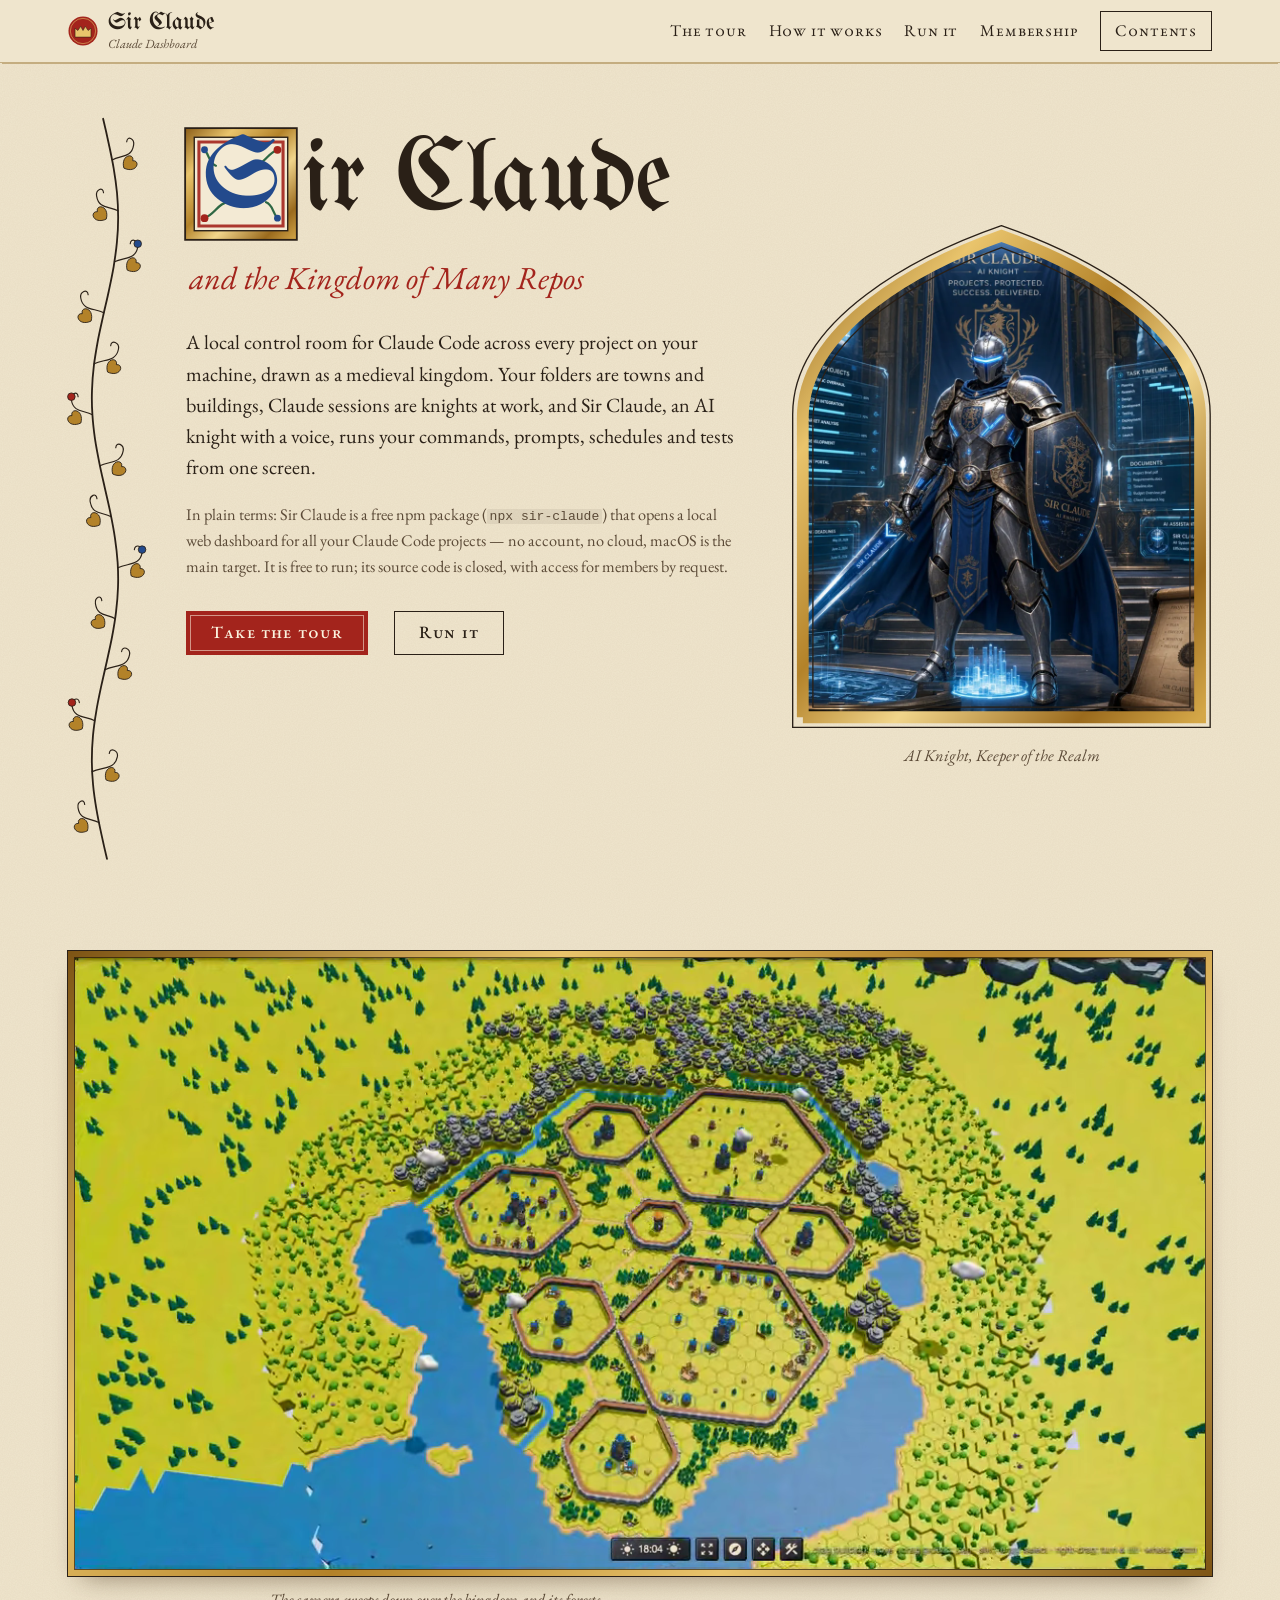
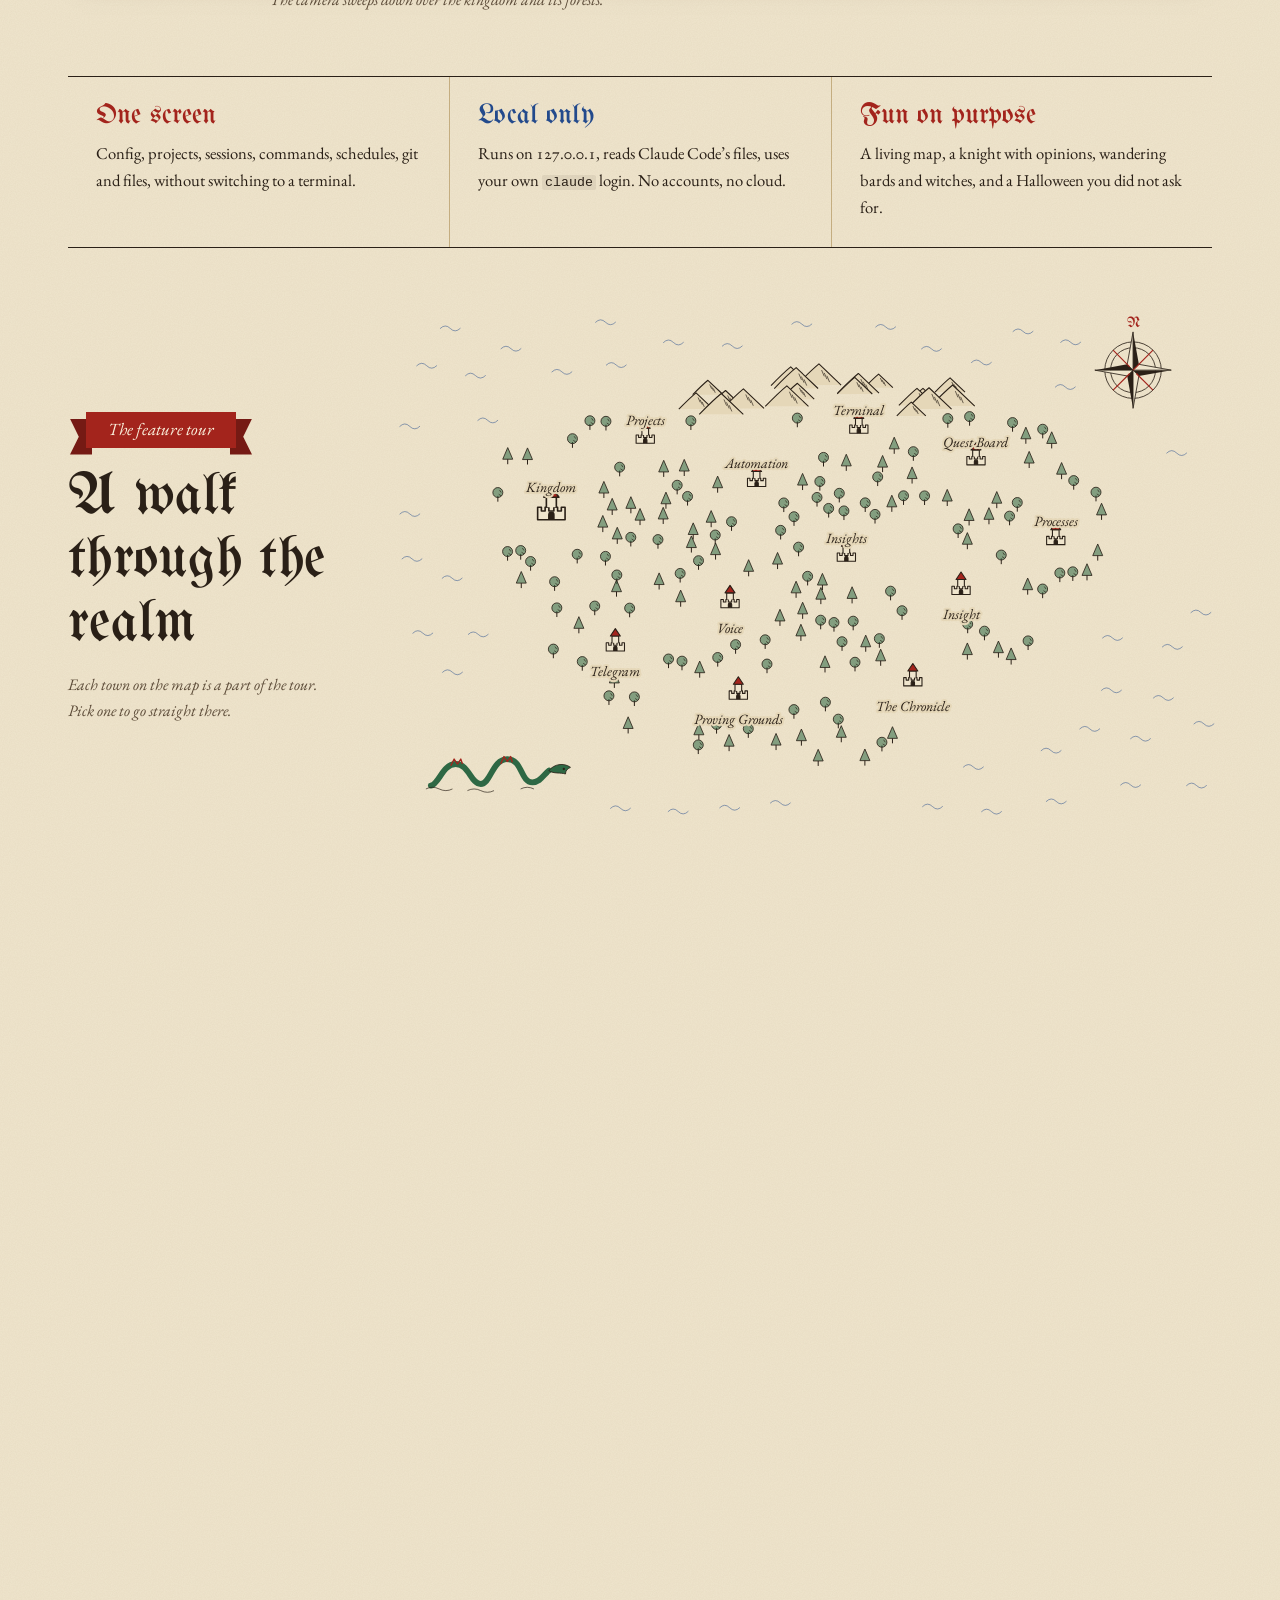
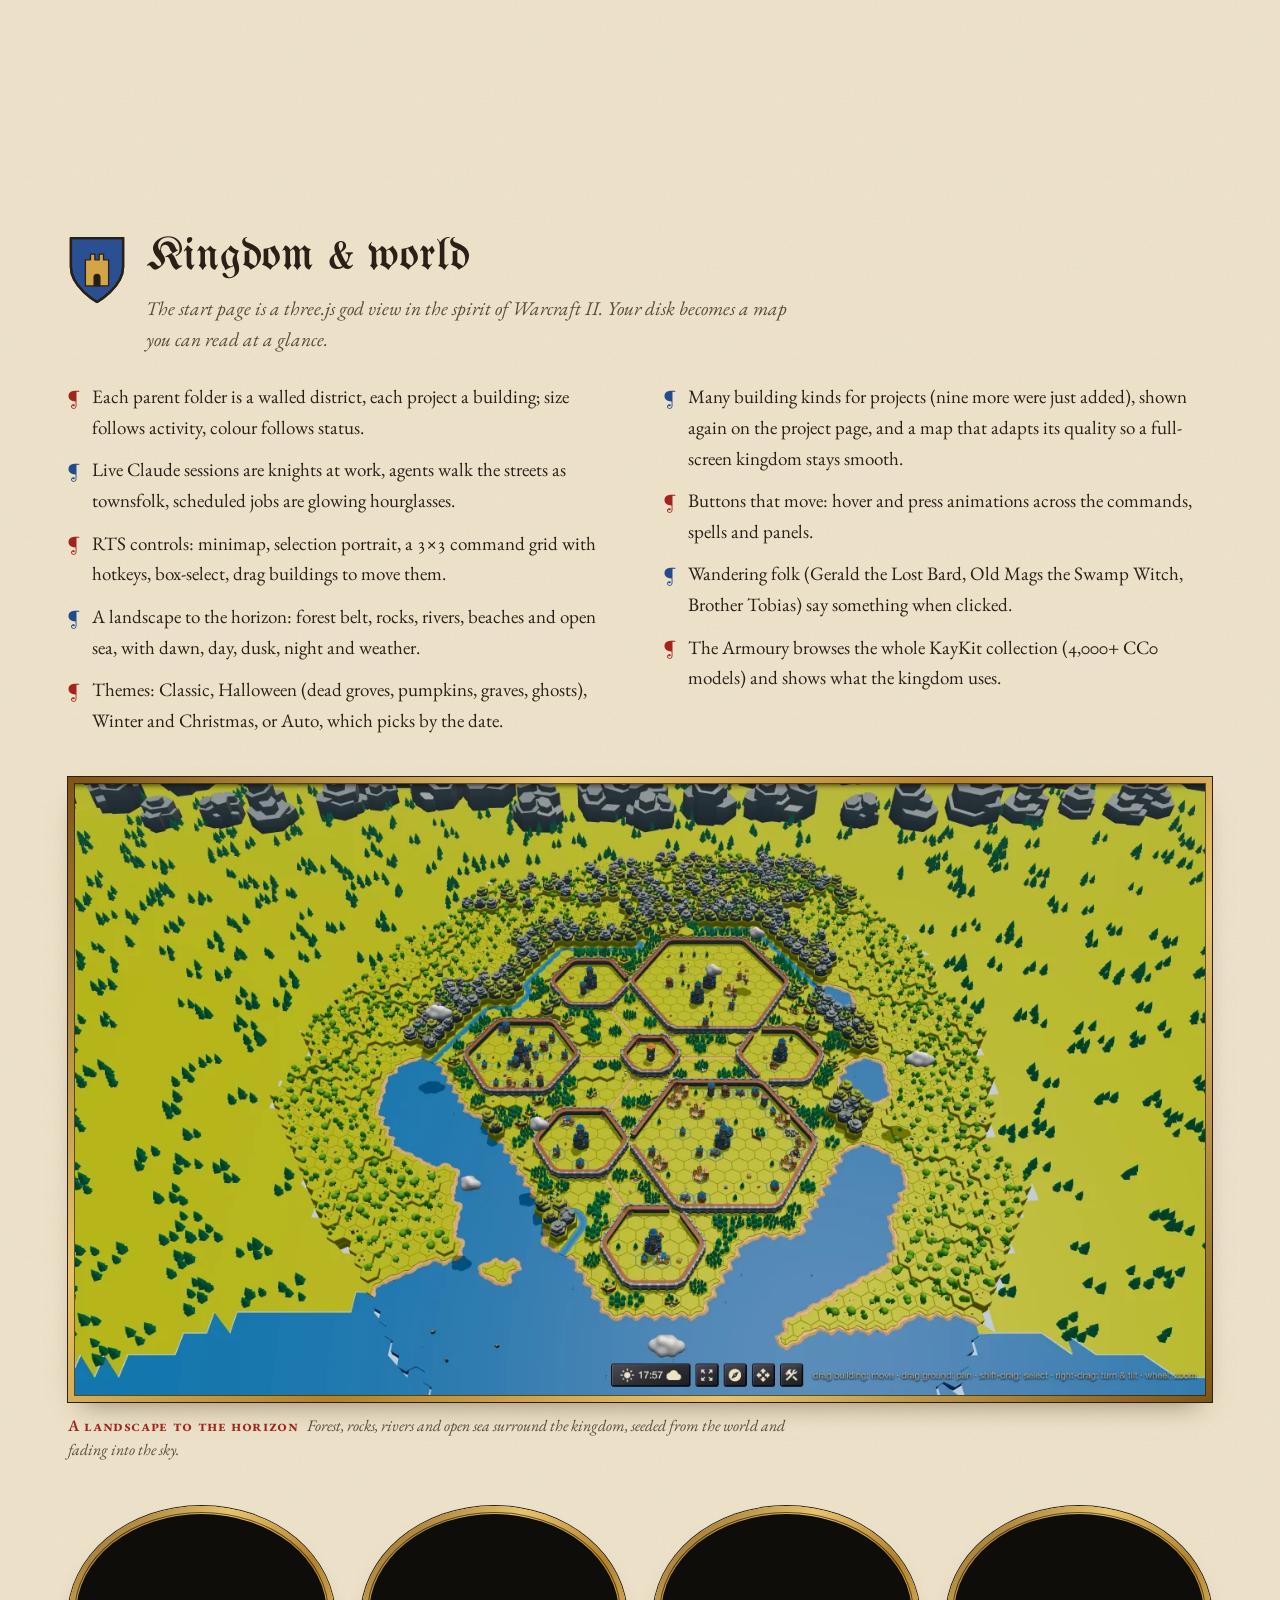
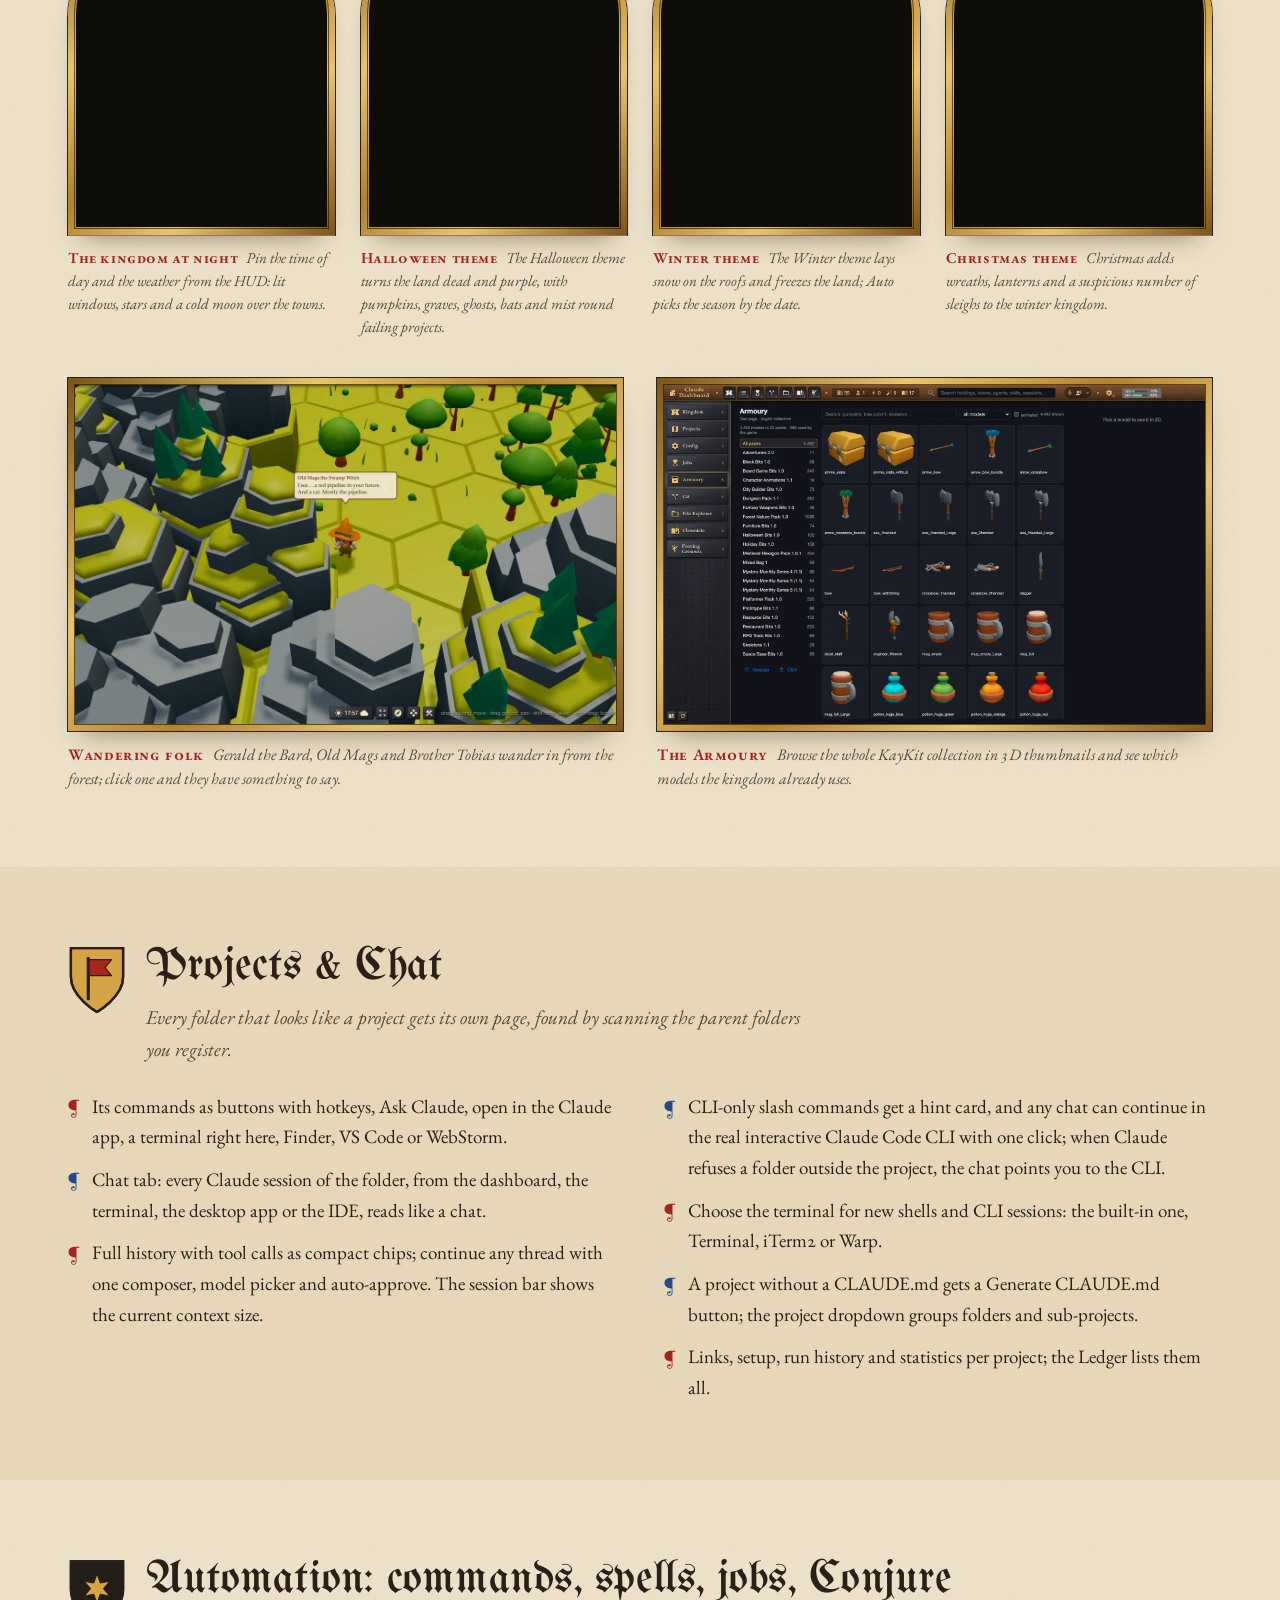
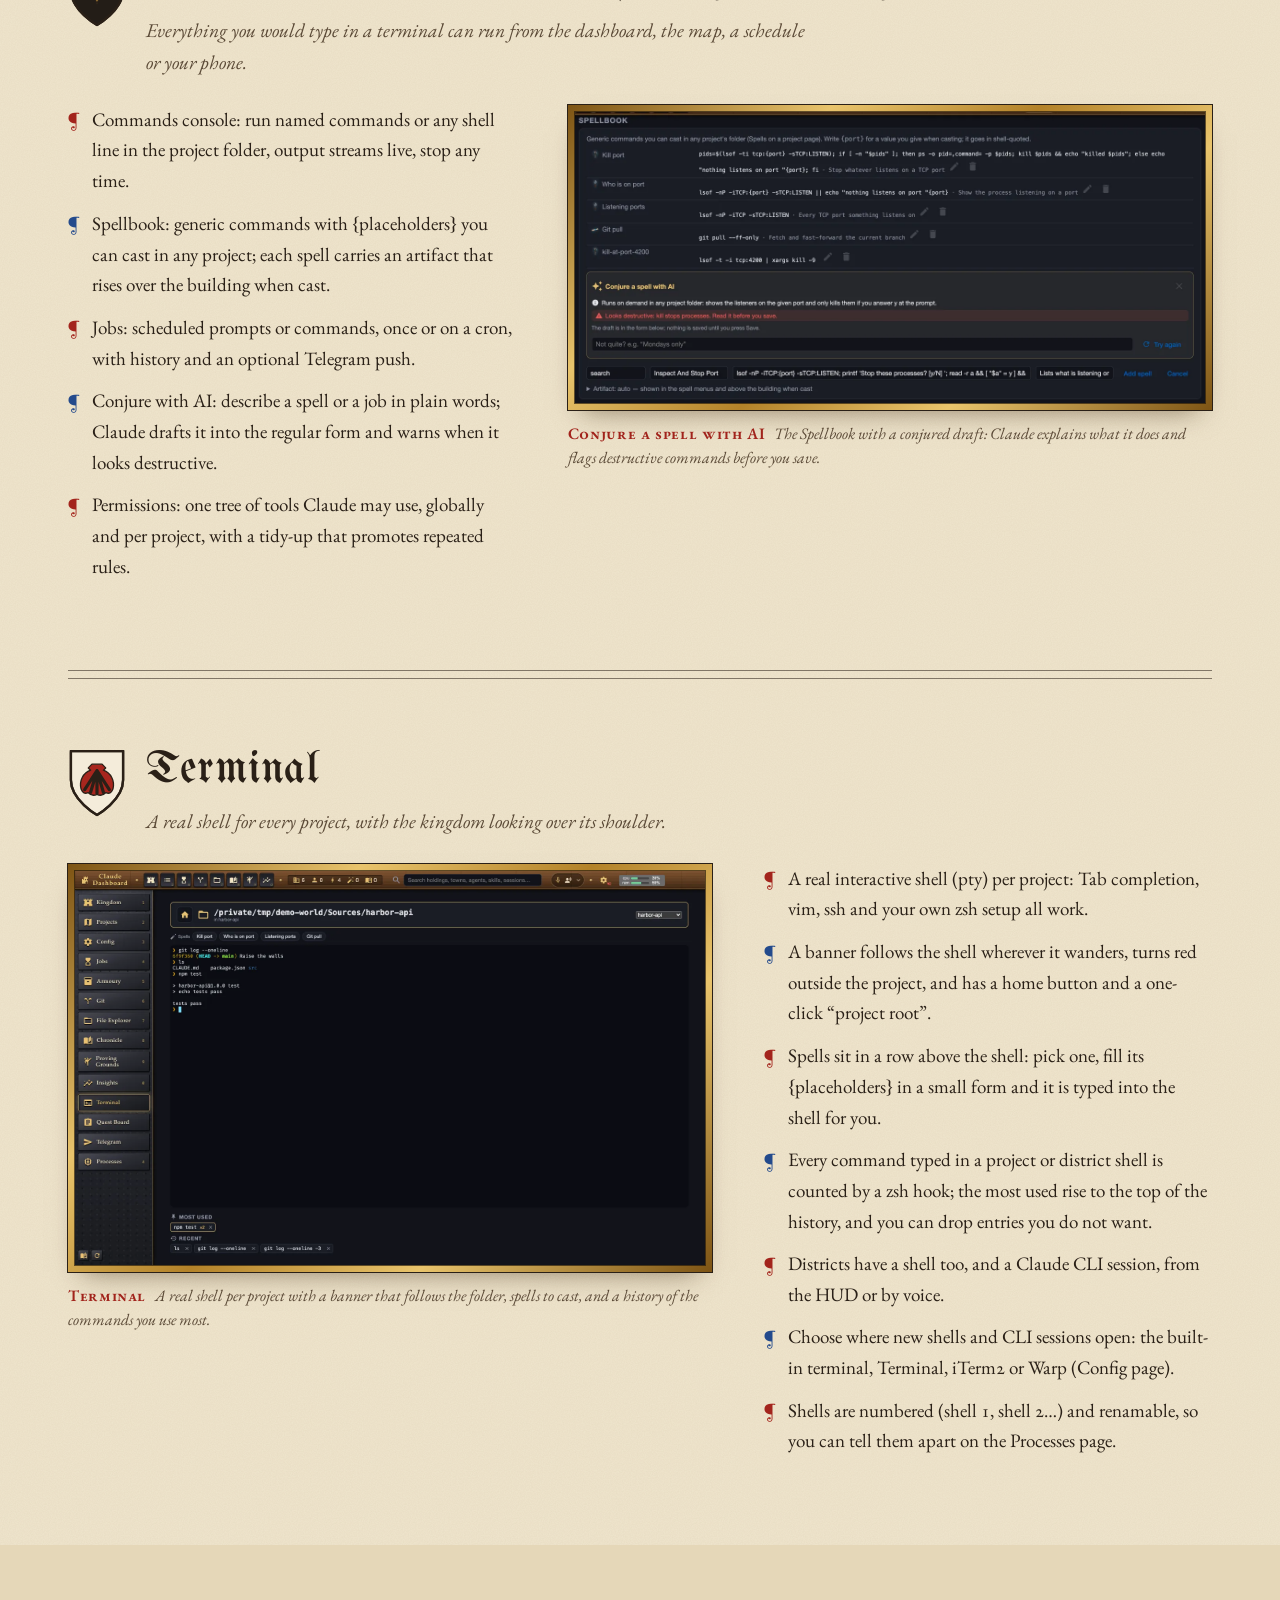
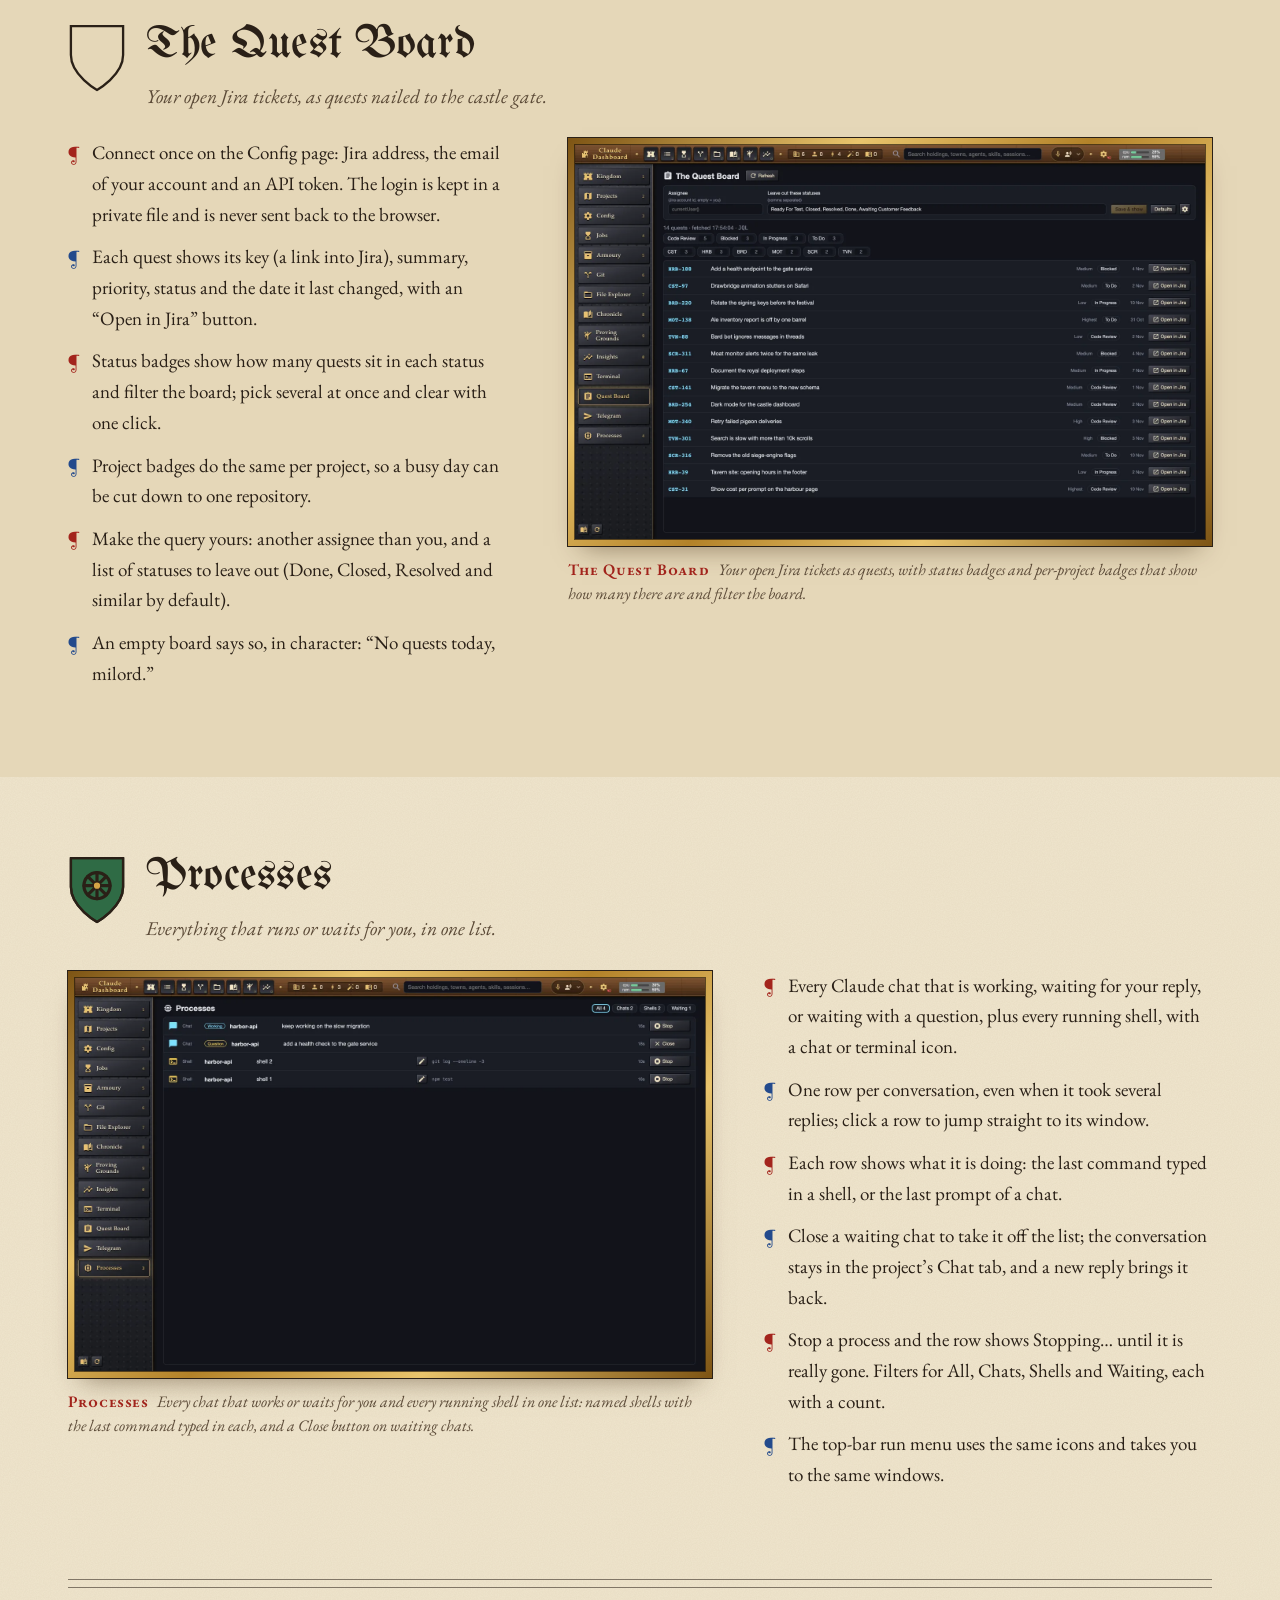
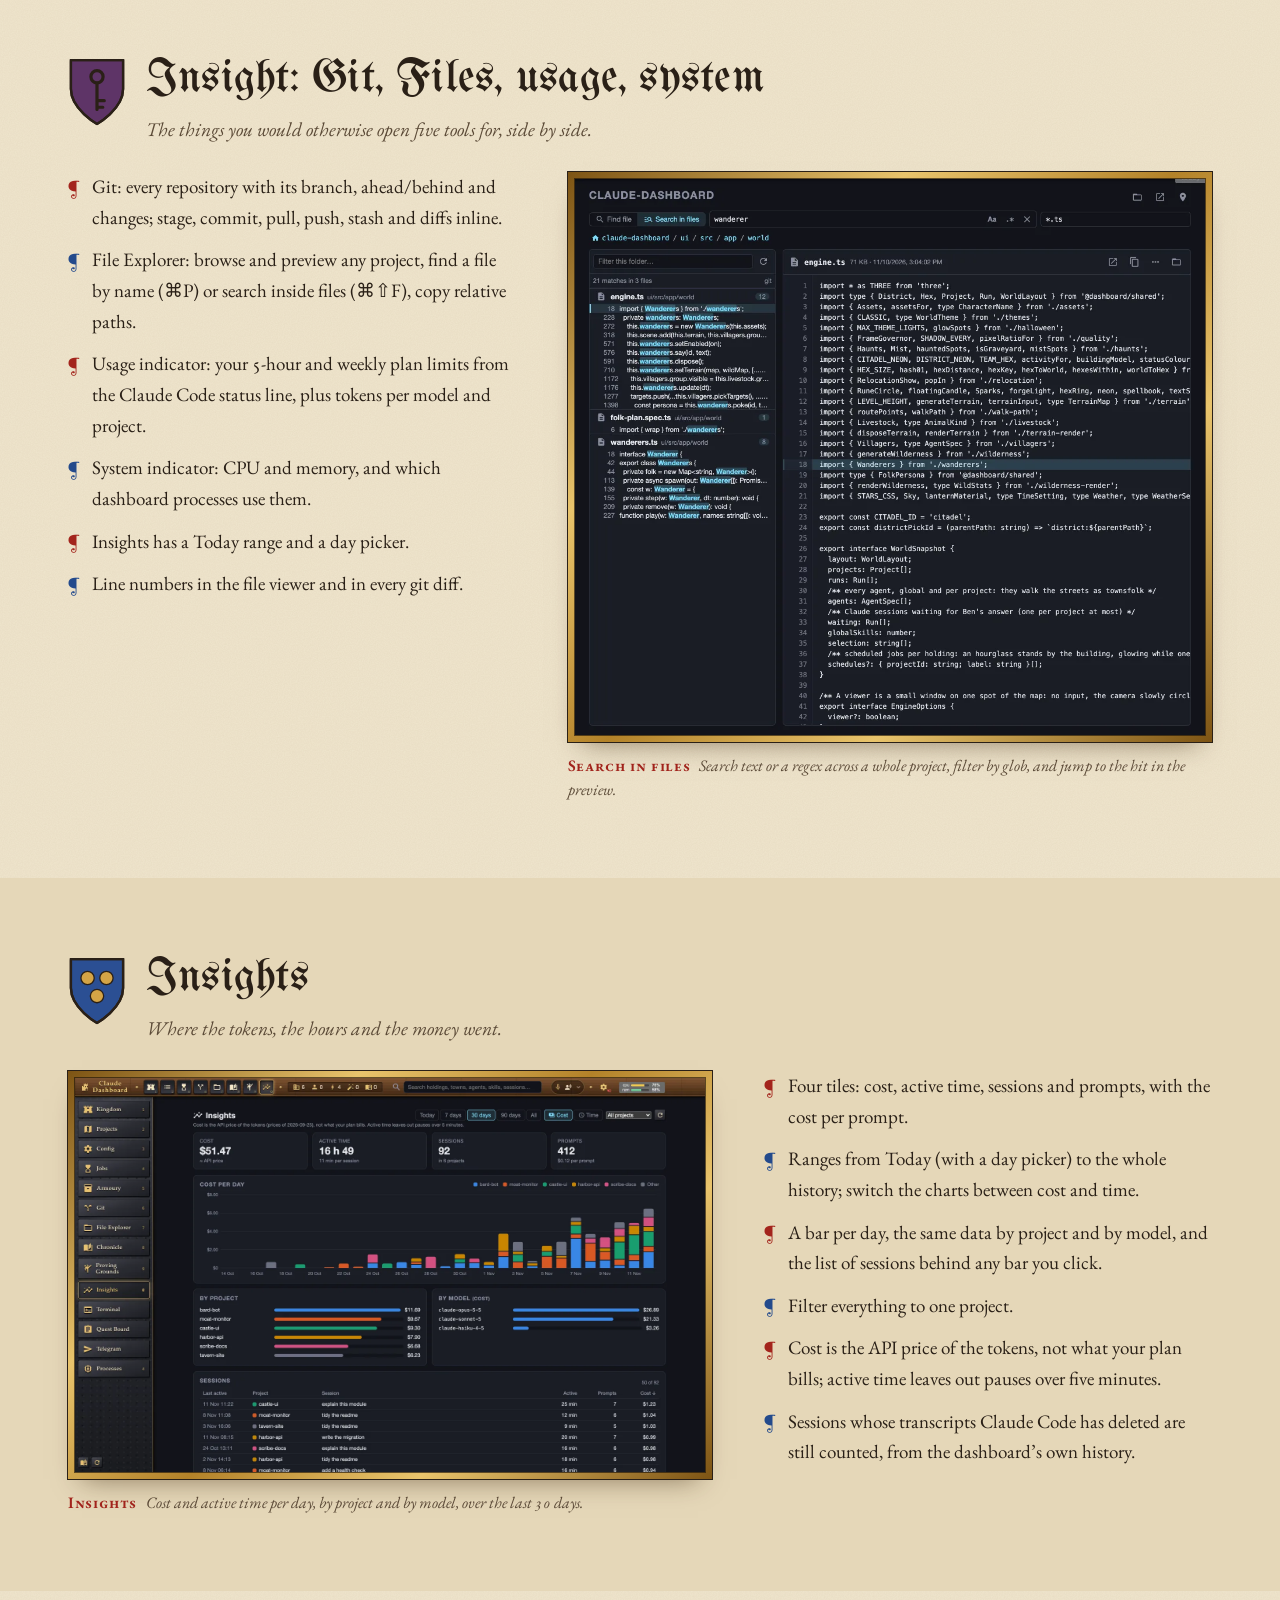
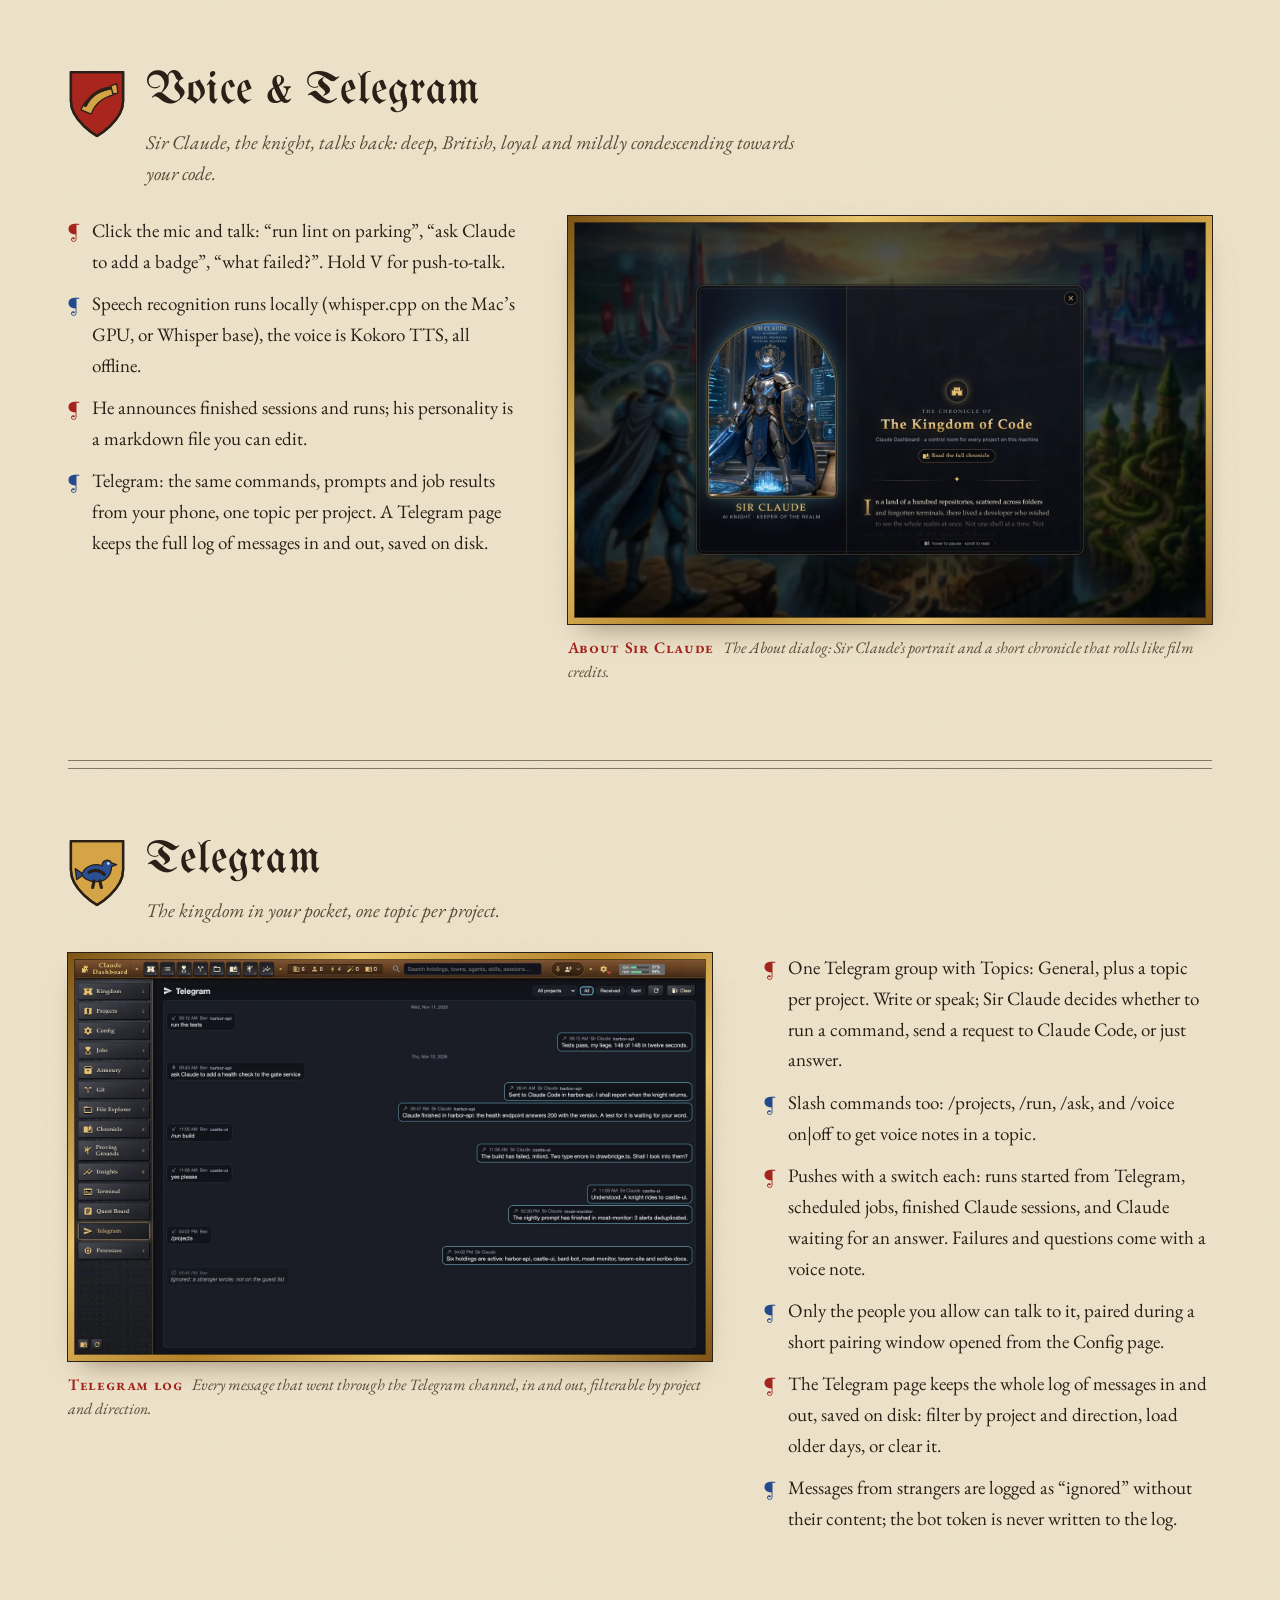
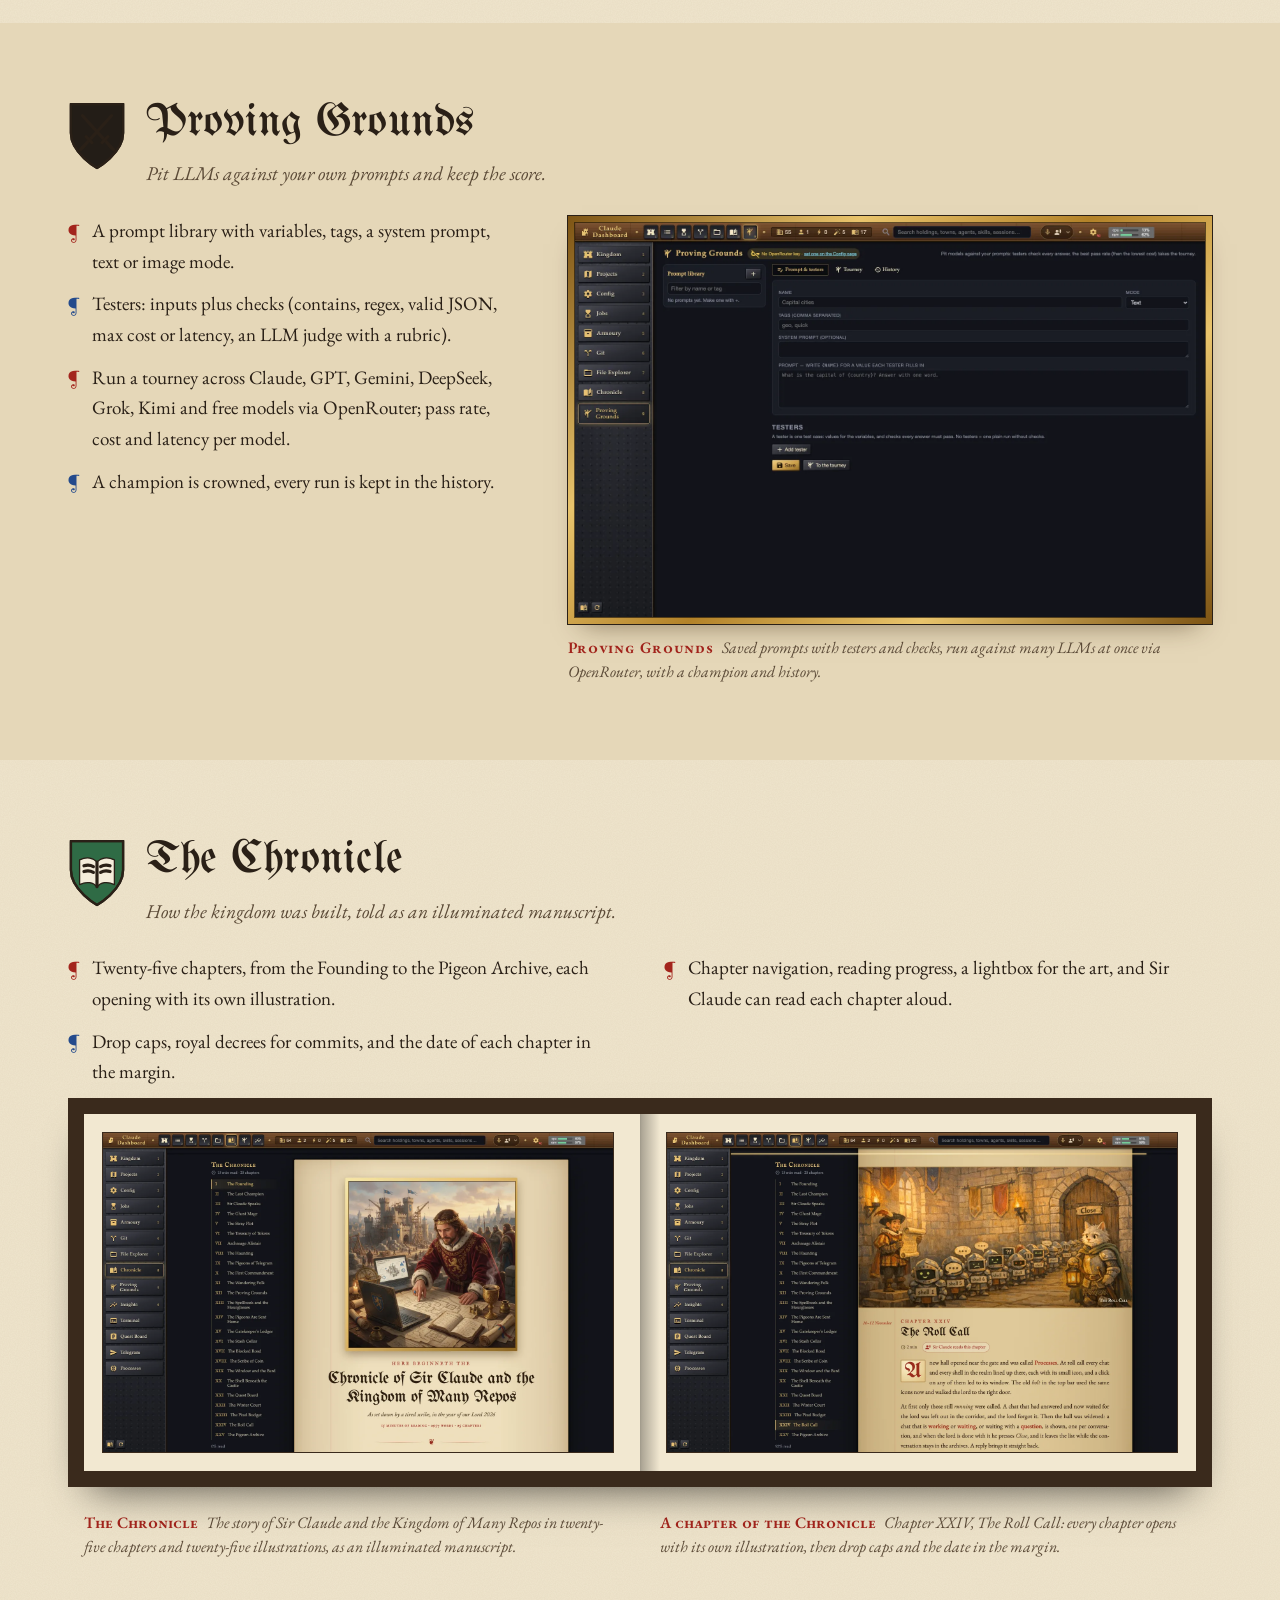
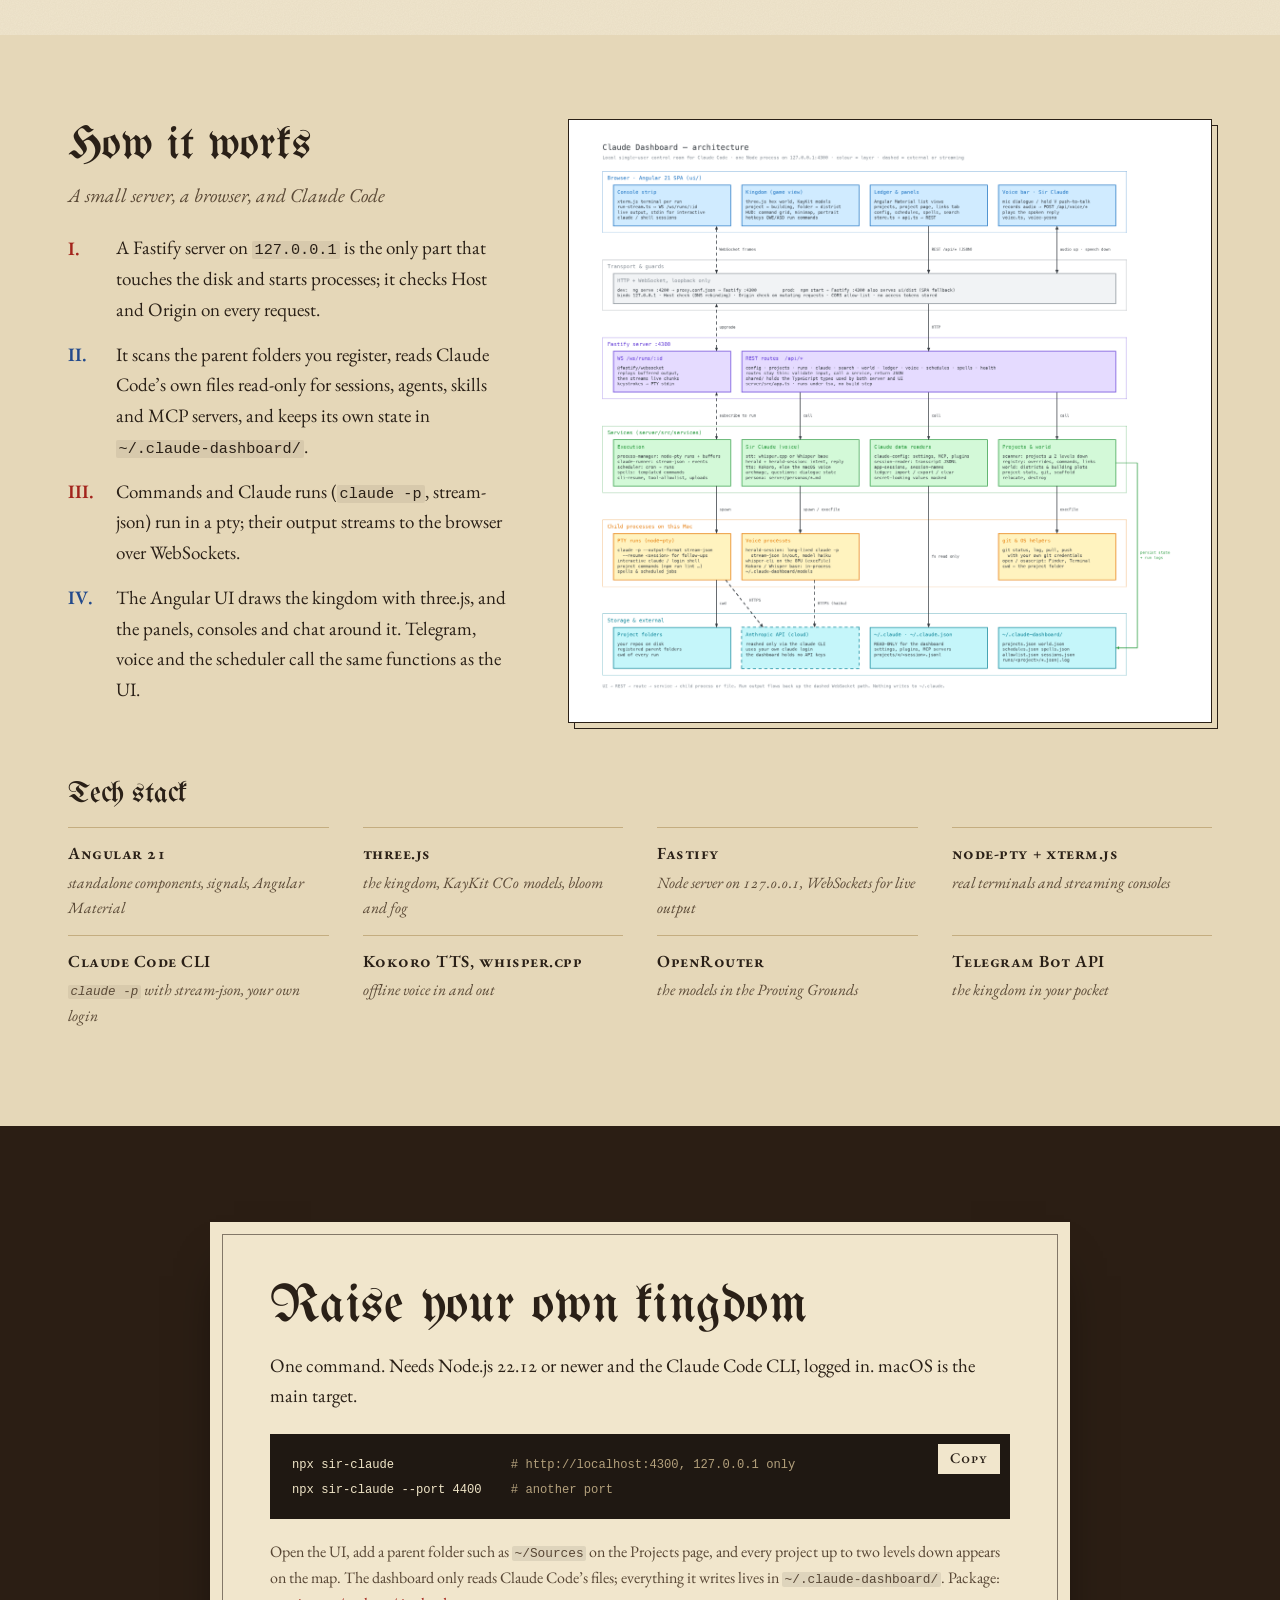
==== index.html @ 517670e6 "Keep the knight portrait fully opaque while it colours in The fade made the largest image count as p" ====
<!doctype html>
<html lang="en">
<head>
<meta charset="utf-8">
<meta name="viewport" content="width=device-width, initial-scale=1, viewport-fit=cover">
<!-- Google Tag Manager -->
<script>(function(w,d,s,l,i){w[l]=w[l]||[];w[l].push({'gtm.start':
new Date().getTime(),event:'gtm.js'});var f=d.getElementsByTagName(s)[0],
j=d.createElement(s),dl=l!='dataLayer'?'&l='+l:'';j.async=true;j.src=
'https://www.googletagmanager.com/gtm.js?id='+i+dl;f.parentNode.insertBefore(j,f);
})(window,document,'script','dataLayer','GTM-P9X2JVQN');</script>
<!-- End Google Tag Manager -->
<title>Sir Claude — A Local Dashboard for Claude Code Projects</title>
<meta name="description" content="Sir Claude is a free local dashboard for Claude Code: manage every project, session, terminal and schedule from one screen, drawn as a medieval kingdom.">
<link rel="canonical" href="https://bc3.github.io/sir-claude-website/">
<link rel="icon" href="favicon.svg" type="image/svg+xml">
<meta property="og:type" content="website">
<meta property="og:title" content="Sir Claude — A Local Dashboard for Claude Code Projects">
<meta property="og:description" content="Sir Claude is a free local dashboard for Claude Code: manage every project, session, terminal and schedule from one screen, drawn as a medieval kingdom.">
<meta property="og:url" content="https://bc3.github.io/sir-claude-website/">
<meta property="og:image" content="https://bc3.github.io/sir-claude-website/img/sir-claude.webp">
<meta property="og:image:width" content="1000">
<meta property="og:image:height" content="1000">
<meta property="og:image:alt" content="Sir Claude, the AI knight, in blue and silver armour">
<meta name="twitter:card" content="summary_large_image">
<meta name="twitter:title" content="Sir Claude — A Local Dashboard for Claude Code Projects">
<meta name="twitter:description" content="Sir Claude is a free local dashboard for Claude Code: manage every project, session, terminal and schedule from one screen, drawn as a medieval kingdom.">
<meta name="twitter:image" content="https://bc3.github.io/sir-claude-website/img/sir-claude.webp">
<script type="application/ld+json">
{
  "@context": "https://schema.org",
  "@graph": [
    {
      "@type": "Organization",
      "@id": "https://bc3.github.io/sir-claude-website/#organization",
      "name": "bc3",
      "url": "https://bc3.github.io/sir-claude-website/",
      "sameAs": [
        "https://github.com/bc3",
        "https://www.instagram.com/sirclaude.dev/"
      ]
    },
    {
      "@type": "Person",
      "@id": "https://bc3.github.io/sir-claude-website/#ben-croughs",
      "name": "Ben Croughs"
    },
    {
      "@type": "WebSite",
      "@id": "https://bc3.github.io/sir-claude-website/#website",
      "url": "https://bc3.github.io/sir-claude-website/",
      "name": "Sir Claude",
      "publisher": { "@id": "https://bc3.github.io/sir-claude-website/#organization" }
    },
    {
      "@type": "SoftwareApplication",
      "name": "Sir Claude",
      "alternateName": "Sir Claude and the Kingdom of Many Repos",
      "url": "https://bc3.github.io/sir-claude-website/",
      "description": "A free, local dashboard for managing every Claude Code project on your machine from one screen, rendered as a browser-based medieval kingdom. Runs on 127.0.0.1 only, with no cloud account required.",
      "applicationCategory": "DeveloperApplication",
      "operatingSystem": "macOS",
      "downloadUrl": "https://www.npmjs.com/package/sir-claude",
      "image": "https://bc3.github.io/sir-claude-website/img/sir-claude.webp",
      "author": { "@id": "https://bc3.github.io/sir-claude-website/#ben-croughs" },
      "publisher": { "@id": "https://bc3.github.io/sir-claude-website/#organization" },
      "offers": {
        "@type": "Offer",
        "price": "0",
        "priceCurrency": "USD",
        "availability": "https://schema.org/InStock"
      }
    }
  ]
}
</script>
<meta name="theme-color" content="#efe5cd" media="(prefers-color-scheme: light)">
<meta name="theme-color" content="#17110b" media="(prefers-color-scheme: dark)">
<link rel="preconnect" href="https://fonts.googleapis.com">
<link rel="preconnect" href="https://fonts.gstatic.com" crossorigin>
<link href="https://fonts.googleapis.com/css2?family=EB+Garamond:ital,wght@0,400;0,500;0,600;1,400&amp;family=UnifrakturMaguntia&amp;display=swap" rel="stylesheet">
<style>
:root {
  --vellum: #efe5cd;
  --vellum-2: #e5d7b8;
  --vellum-3: #dccba6;
  --ink: #2a2017;
  --ink-soft: #5b4a37;
  --red: #a3241c;
  --blue: #234a8c;
  --green: #2e6844;
  --gold: #b38229;
  --gold-hi: #e9c46c;
  --gold-lo: #7d5414;
  --line: #c4ad80;
  --oak: #2b1e14;
  --oak-2: #3a2a1c;
  --code-bg: #1f1812;
  --code-ink: #f1e6c8;
  --code-dim: #b3a07c;
  --plate-shadow: 0 1px 0 rgba(255,255,255,.4), 0 14px 26px -14px rgba(60,38,12,.55);
  color-scheme: light;
}
@media (prefers-color-scheme: dark) {
  :root:not([data-theme="light"]) {
    --vellum: #17110b; --vellum-2: #1f1710; --vellum-3: #2a2016; --ink: #ecdfc2; --ink-soft: #bba985;
    --red: #e3664f; --blue: #93b2e8; --green: #7dbb8f; --gold: #d8aa4c; --gold-hi: #f3d27e; --gold-lo: #8f6418;
    --line: #4b3b26; --oak: #0e0a06; --oak-2: #1a130c; --code-bg: #0c0906;
    --plate-shadow: 0 16px 30px -12px rgba(0,0,0,.8);
    color-scheme: dark;
  }
}
:root[data-theme="dark"] {
  --vellum: #17110b; --vellum-2: #1f1710; --vellum-3: #2a2016; --ink: #ecdfc2; --ink-soft: #bba985;
  --red: #e3664f; --blue: #93b2e8; --green: #7dbb8f; --gold: #d8aa4c; --gold-hi: #f3d27e; --gold-lo: #8f6418;
  --line: #4b3b26; --oak: #0e0a06; --oak-2: #1a130c; --code-bg: #0c0906;
  --plate-shadow: 0 16px 30px -12px rgba(0,0,0,.8);
  color-scheme: dark;
}

*, *::before, *::after { box-sizing: border-box; }
html { scroll-behavior: smooth; scroll-padding-top: 76px; -webkit-text-size-adjust: 100%; }
body {
  margin: 0; color: var(--ink); background-color: var(--vellum);
  /* vellum grain: a tiny SVG noise tile */
  background-image: url("data:image/svg+xml,%3Csvg xmlns='http://www.w3.org/2000/svg' width='180' height='180'%3E%3Cfilter id='n'%3E%3CfeTurbulence type='fractalNoise' baseFrequency='.85' numOctaves='2' stitchTiles='stitch'/%3E%3CfeColorMatrix values='0 0 0 0 .35 0 0 0 0 .25 0 0 0 0 .12 0 0 0 .09 0'/%3E%3C/filter%3E%3Crect width='180' height='180' filter='url(%23n)'/%3E%3C/svg%3E");
  font: 400 19px/1.62 "EB Garamond", Garamond, "Times New Roman", serif;
  font-feature-settings: "kern", "liga", "onum";
  -webkit-font-smoothing: antialiased;
  overflow-x: clip;
}
img, video { max-width: 100%; height: auto; display: block; }
a { color: var(--red); text-decoration-thickness: 1px; text-underline-offset: .18em; }
a:hover { color: var(--blue); }
:focus-visible { outline: 2px solid var(--blue); outline-offset: 3px; }
h1, h2, h3 { margin: 0; font-weight: 400; line-height: 1.08; }
h2 { font-family: "UnifrakturMaguntia", "Old English Text MT", serif; font-size: clamp(2rem, 3.6vw, 2.9rem); letter-spacing: .005em; }
code, pre { font-family: ui-monospace, "SF Mono", Menlo, Consolas, monospace; font-size: .8em; }
:not(pre) > code { background: color-mix(in srgb, var(--ink) 7%, transparent); padding: 0 .2em; border-radius: 2px; }
.wrap { max-width: 1200px; margin: 0 auto; padding: 0 28px; }
.skip { position: absolute; left: 12px; top: -60px; z-index: 50; background: var(--ink); color: var(--vellum); padding: 8px 14px; }
.skip:focus { top: 10px; }

/* ---------- running head ---------- */
.runhead { position: sticky; top: 0; z-index: 20; background: var(--vellum); border-bottom: 1px solid var(--line); box-shadow: 0 3px 0 -2px var(--line); }
.runhead .wrap { display: flex; align-items: center; gap: 24px; height: 62px; }
.brand { display: flex; align-items: center; gap: 10px; color: var(--ink); text-decoration: none; line-height: 1; }
.brand svg { width: 30px; height: 30px; flex: none; }
.brand b { font: 400 1.5rem/1 "UnifrakturMaguntia", serif; display: block; }
.brand small { display: block; font-style: italic; font-size: .78rem; color: var(--ink-soft); margin-top: 3px; }
.runhead nav { margin-left: auto; display: flex; align-items: center; gap: 22px; }
.runhead nav > a { color: var(--ink); text-decoration: none; font-variant: small-caps; letter-spacing: .05em; font-size: 1.02rem; }
.runhead nav > a:hover, .runhead nav > a[aria-current="true"] { color: var(--red); }
.toc { position: relative; }
.toc summary { list-style: none; cursor: pointer; font-variant: small-caps; letter-spacing: .05em; font-size: 1.02rem; padding: 6px 14px; border: 1px solid var(--ink); color: var(--ink); user-select: none; }
.toc summary::-webkit-details-marker { display: none; }
.toc[open] summary, .toc summary:hover { background: var(--ink); color: var(--vellum); }
.toc-panel { position: absolute; right: 0; top: calc(100% + 10px); width: min(560px, calc(100vw - 32px)); background: var(--vellum); border: 1px solid var(--ink); box-shadow: 6px 6px 0 -1px var(--vellum-3), 6px 6px 0 0 var(--ink); padding: 22px 26px 18px; }
.toc-panel p { margin: 0 0 10px; font-family: "UnifrakturMaguntia", serif; font-size: 1.5rem; color: var(--red); }
.toc-panel ul { list-style: none; margin: 0; padding: 0; columns: 2; column-gap: 28px; }
.toc-panel li { break-inside: avoid; }
.toc-panel a { display: block; padding: 4px 0 4px 14px; color: var(--ink); text-decoration: none; position: relative; }
.toc-panel a:hover { color: var(--red); }
.toc-panel a[aria-current="true"] { color: var(--red); }
.toc-panel a[aria-current="true"]::before { content: ""; position: absolute; left: 0; top: .55em; width: 6px; height: .9em; background: var(--red); transform: skewY(-24deg); }

/* ---------- opening folio (hero) ---------- */
.opening { position: relative; overflow: hidden; }
.opening .wrap { position: relative; display: grid; grid-template-columns: 74px minmax(0, 1.2fr) minmax(0, .9fr); gap: 0 44px; padding-top: 64px; padding-bottom: 84px; }
.vine { grid-row: 1 / span 2; width: 74px; height: 100%; min-height: 560px; overflow: visible; }
.v-stem, .v-tendril { fill: none; stroke: var(--ink); stroke-width: 2.2; stroke-linecap: round; }
.v-tendril { stroke-width: 1.4; }
.v-leaf path { fill: var(--gold); stroke: var(--ink); stroke-width: 1; }
.v-berry circle { stroke: var(--ink); stroke-width: 1; }
.b-red { fill: var(--red); } .b-blue { fill: var(--blue); }
.incipit h1 { position: relative; font: 400 clamp(3.4rem, 8vw, 7.4rem)/.92 "UnifrakturMaguntia", serif; letter-spacing: -.005em; display: flex; align-items: flex-start; gap: .08em; margin-left: -.02em; }
.incipit h1 .t { position: relative; padding-top: .08em; }
.incipit h1 .cap { position: absolute; left: -1.151em; top: 0; width: 1.113em; height: 1.113em; display: grid; place-items: center; padding-bottom: .08em; line-height: 1; color: #234a8c; }
.initial { position: relative; flex: none; display: block; width: 1.06em; height: 1.06em; margin-right: -.04em; font-size: 1.05em; line-height: 1; overflow: hidden; }
.initial svg { position: absolute; inset: 0; width: 100%; height: 100%; }
.gild { fill: url(#gold-leaf); }
.initial::after { content: ""; position: absolute; inset: 0; background: linear-gradient(115deg, transparent 30%, rgba(255,250,225,.75) 46%, transparent 62%); transform: translateX(-130%); pointer-events: none; }
.incipit .sub { display: block; font: italic 400 clamp(1.35rem, 2.5vw, 2rem)/1.2 "EB Garamond", serif; color: var(--red); margin: 18px 0 0 .1em; }
.metaphor { font-size: 1.26rem; line-height: 1.55; margin: 30px 0 18px; max-width: 32em; }
.plain { color: var(--ink-soft); font-size: 1.02rem; max-width: 34em; margin: 0 0 30px; }
.cta { display: flex; flex-wrap: wrap; align-items: center; gap: 14px 26px; }
.btn { display: inline-block; padding: 12px 24px 13px; font: 500 1.08rem/1 "EB Garamond", serif; font-variant: small-caps; letter-spacing: .07em; text-decoration: none; color: var(--ink); border: 1px solid var(--ink); background: transparent; cursor: pointer; transition: background .2s, color .2s, transform .2s; }
.btn:hover { background: var(--ink); color: var(--vellum); }
.btn.red { background: #a3241c; border-color: #a3241c; color: #fbf3df; box-shadow: inset 0 0 0 3px #a3241c, inset 0 0 0 4px rgba(251,243,223,.55); }
.btn.red:hover { background: var(--ink); border-color: var(--ink); box-shadow: inset 0 0 0 3px var(--ink), inset 0 0 0 4px rgba(251,243,223,.4); color: #fbf3df; }
.cmd { display: inline-flex; align-items: center; gap: 10px; font-size: 1rem; color: var(--ink-soft); }
.cmd code { font-size: .95rem; color: var(--ink); }
.miniature { grid-column: 3; grid-row: 1 / span 2; align-self: center; margin: 0; justify-self: end; width: min(100%, 430px); }
.arch { position: relative; aspect-ratio: 5 / 6; }
.arch img { position: absolute; inset: 14px; width: calc(100% - 28px); height: calc(100% - 28px); object-fit: cover; object-position: 50% 30%; clip-path: url(#arch-clip); }
.arch .frame { position: absolute; inset: 0; width: 100%; height: 100%; overflow: visible; }
.frame .f-gold { fill: none; stroke: url(#gold-leaf); stroke-width: 7; }
.frame .f-ink { fill: none; stroke: var(--ink); stroke-width: .8; }
.frame .f-dots circle { fill: var(--vellum); stroke: var(--ink); stroke-width: .8; }
.miniature figcaption { text-align: center; font-style: italic; color: var(--ink-soft); margin-top: 14px; font-size: 1.02rem; }
.candle { display: none; }

/* ---------- flyover + three virtues ---------- */
.flyover { margin: 0 auto; }
.flyover .plate { margin: 0; }
.flyover figcaption { text-align: center; }
.virtues { display: grid; grid-template-columns: repeat(3, minmax(0, 1fr)); gap: 0; margin: 64px 0 24px; border-top: 1px solid var(--ink); border-bottom: 1px solid var(--ink); }
.virtues > div { padding: 24px 28px 26px; }
.virtues > div + div { border-left: 1px solid var(--line); }
.virtues h2 { font: 400 1.75rem/1.1 "UnifrakturMaguntia", serif; margin-bottom: 8px; }
.virtues > div:nth-child(2) h2 { color: var(--blue); }
.virtues > div:nth-child(odd) h2 { color: var(--red); }
.virtues p { margin: 0; font-size: 1.04rem; }

/* ---------- plates (screenshots as framed miniatures) ---------- */
.plate { margin: 0; }
.plate > a { display: block; position: relative; padding: 7px; background: linear-gradient(135deg, var(--gold-lo), var(--gold-hi) 28%, var(--gold) 50%, var(--gold-hi) 72%, var(--gold-lo)); box-shadow: var(--plate-shadow); outline: 1px solid var(--ink); outline-offset: 0; }
.plate > a::after { content: ""; position: absolute; inset: 6px; border: 1px solid rgba(30,20,10,.65); pointer-events: none; }
.plate img, .plate video { width: 100%; background: #0f0d0a; }
.plate figcaption { margin-top: 12px; font-size: 1rem; line-height: 1.5; color: var(--ink-soft); font-style: italic; max-width: 46em; }
.plate figcaption strong { font-style: normal; font-weight: 600; font-variant: small-caps; letter-spacing: .04em; color: var(--red); margin-right: .35em; }

/* ---------- the walk (map) ---------- */
.walk { position: relative; }
.walk-stick { display: grid; grid-template-columns: minmax(0, .5fr) minmax(0, 1.5fr); gap: 36px; align-items: center; padding-top: 60px; padding-bottom: 40px; }
.walk h2 { font-size: clamp(2.4rem, 4.6vw, 3.8rem); }
.ribbon { --c: #a3241c; position: relative; display: inline-block; margin: 0 0 18px 18px; padding: 7px 22px 8px; background: var(--c); color: #fbf3df; font-style: italic; font-size: 1.08rem; line-height: 1.2; }
.ribbon::before, .ribbon::after { content: ""; position: absolute; top: 7px; bottom: -7px; width: 22px; background: color-mix(in srgb, var(--c) 72%, #000); z-index: -1; }
.ribbon::before { left: -16px; clip-path: polygon(0 0, 100% 0, 100% 100%, 0 100%, 40% 50%); }
.ribbon::after { right: -16px; clip-path: polygon(0 0, 100% 0, 60% 50%, 100% 100%, 0 100%); }
.ribbon-wrap { position: relative; z-index: 0; display: inline-block; }
.blue-ribbon { --c: #234a8c; }
.walk .hint { margin: 16px 0 0; color: var(--ink-soft); font-style: italic; font-size: 1rem; max-width: 18em; }
.map { width: 100%; height: auto; overflow: visible; font-family: "EB Garamond", serif; }
.m-land { fill: var(--vellum-2); fill-opacity: var(--coast, 1); }
.m-coast { fill: none; stroke: var(--ink); stroke-width: 2; stroke-linejoin: round; stroke-dasharray: 1; stroke-dashoffset: calc(1 - var(--coast, 1)); }
.m-coast-rings path { fill: none; stroke: var(--ink); stroke-width: .7; opacity: calc(.45 * var(--coast, 1)); }
.m-coast-rings path + path { opacity: calc(.22 * var(--coast, 1)); }
.m-sea path { fill: none; stroke: var(--blue); stroke-width: 1.1; stroke-linecap: round; opacity: .55; }
.m-river { fill: none; stroke: var(--blue); stroke-width: 2.4; stroke-linecap: round; stroke-dasharray: 1; stroke-dashoffset: calc(1 - var(--coast, 1)); opacity: .8; }
.m-hills path { fill: var(--vellum-2); stroke: var(--ink); stroke-width: 1.3; stroke-linejoin: round; }
.m-hills .h, .h { fill: none; stroke: var(--ink); stroke-width: .8; }
.m-trees { opacity: var(--trees, 1); }
.t-crown { fill: var(--green); fill-opacity: .55; stroke: var(--ink); stroke-width: 1; }
.t-trunk { stroke: var(--ink); stroke-width: 1.2; }
.m-road { fill: none; stroke: var(--red); stroke-width: 2.6; stroke-dasharray: 7 6; stroke-linecap: round; }
.m-road-reveal { fill: none; stroke: #fff; stroke-width: 12; stroke-dasharray: 1; stroke-dashoffset: calc(1 - var(--road, 1)); }
.m-town use { fill: var(--vellum); stroke: var(--ink); stroke-width: 1.3; stroke-linejoin: round; }
.c-roof { fill: var(--red); }
.c-door { fill: var(--ink); }
.m-town text { font-size: 17px; font-style: italic; fill: var(--ink); text-anchor: middle; stroke: var(--vellum-2); stroke-width: 5px; stroke-linejoin: round; }
.m-town:hover text, .m-town:focus-visible text { fill: var(--red); }
.m-town:focus-visible { outline: none; }
.m-town:focus-visible use { stroke: var(--blue); stroke-width: 2.4; }
.m-rose circle { fill: none; stroke: var(--ink); stroke-width: 1; }
.r-a { fill: var(--ink); } .r-b { fill: var(--vellum); stroke: var(--ink); stroke-width: 1; } .r-c { fill: none; stroke: var(--red); stroke-width: 1.4; }
.m-rose text { font-size: 18px; text-anchor: middle; fill: var(--red); font-family: "UnifrakturMaguntia", serif; }
.s-body { fill: none; stroke: var(--green); stroke-width: 7; stroke-linecap: round; }
.s-head { fill: var(--green); stroke: var(--ink); stroke-width: 1; }
.s-fin { fill: none; stroke: var(--red); stroke-width: 1.6; stroke-linejoin: round; }
.s-eye { fill: var(--ink); }

/* ---------- folios (feature sections) ---------- */
.folio { padding: 76px 0; position: relative; }
.folio + .folio::before { content: ""; position: absolute; top: 0; left: 50%; width: min(1144px, calc(100% - 56px)); transform: translateX(-50%); height: 9px; background:
  linear-gradient(var(--ink), var(--ink)) top / 100% 1px no-repeat,
  linear-gradient(var(--ink), var(--ink)) bottom / 100% 1px no-repeat; opacity: .55; }
.fhead { display: grid; grid-template-columns: 58px minmax(0, 1fr); gap: 4px 20px; align-items: start; margin-bottom: 26px; }
.shield { width: 58px; height: 70px; grid-row: 1 / span 2; margin-top: 2px; overflow: visible; }
.shield .field { stroke: var(--ink); stroke-width: 1.6; }
.shield .charge { stroke: var(--ink); stroke-width: .9; stroke-linejoin: round; }
.shield .line { fill: none; stroke-width: 2.2; stroke-linecap: round; }
.fhead .lead { grid-column: 2; margin: 6px 0 0; font-size: 1.22rem; font-style: italic; color: var(--ink-soft); max-width: 34em; }
.feats { list-style: none; margin: 0; padding: 0; }
.feats li { position: relative; padding-left: 1.25em; margin: 0 0 .62em; }
.feats li::before { content: "¶"; position: absolute; left: 0; top: -.02em; font-weight: 600; color: var(--red); }
.feats li:nth-child(even)::before { color: var(--blue); }
.feats.two { columns: 2 330px; column-gap: 48px; }
.feats.two li { break-inside: avoid; }
.split { display: grid; grid-template-columns: minmax(0, .82fr) minmax(0, 1.18fr); gap: 52px; align-items: start; }
.split.flip { grid-template-columns: minmax(0, 1.18fr) minmax(0, .82fr); }
.split.flip > .plate { order: -1; }
.split > .plate { position: sticky; top: 96px; }
.folio.tinted { background: var(--vellum-2); }
.folio.tinted + .folio::before, .folio.tinted::before { display: none; }

/* kingdom */
.kingdom .feats { margin-bottom: 40px; }
.hours { display: grid; grid-template-columns: repeat(4, minmax(0, 1fr)); gap: 26px; margin: 44px 0 40px; }
.hours .plate > a { border-radius: 50% 50% 0 0 / 34% 34% 0 0; outline: none; padding: 8px; box-shadow: var(--plate-shadow), 0 0 0 1px var(--ink); }
.hours .plate > a::after { border-radius: 50% 50% 0 0 / 32% 32% 0 0; }
.hours .plate img { border-radius: 50% 50% 0 0 / 32% 32% 0 0; aspect-ratio: 4 / 5; object-fit: cover; }
.hours figcaption { font-size: .95rem; }
.pair { display: grid; grid-template-columns: repeat(2, minmax(0, 1fr)); gap: 34px; }
.pair img { aspect-ratio: 16 / 10; object-fit: cover; object-position: top; }

/* projects (text only) */
.projects .feats { columns: 2 330px; column-gap: 48px; }
.projects .feats li { break-inside: avoid; }

/* chronicle: an open book */
.book { position: relative; margin-top: 10px; perspective: 2400px; }
.spread { position: relative; display: grid; grid-template-columns: 1fr 1fr; padding: 16px; background: var(--oak-2); box-shadow: 0 22px 40px -22px rgba(0,0,0,.7); }
.spread::after { content: ""; position: absolute; top: 16px; bottom: 16px; left: 50%; width: 40px; transform: translateX(-50%); background: linear-gradient(90deg, transparent, rgba(0,0,0,.28) 45%, rgba(0,0,0,.34) 50%, rgba(0,0,0,.28) 55%, transparent); pointer-events: none; z-index: 3; }
.page { position: relative; background: #f2e8d1; padding: 18px; min-width: 0; }
.page.left { padding-right: 26px; }
.page.right { padding-left: 26px; }
.page img { width: 100%; border: 1px solid #3a2a1c; }
.book-caps { display: grid; grid-template-columns: 1fr 1fr; gap: 40px; padding: 14px 16px 0; }
.book .cap { margin: 10px 0 0; font-size: 1rem; font-style: italic; color: var(--ink-soft); line-height: 1.5; }
.book .cap strong { font-style: normal; font-weight: 600; font-variant: small-caps; color: var(--red); margin-right: .3em; }
.page a { color: inherit; }
.leaf { position: absolute; top: 16px; bottom: 16px; left: 50%; width: calc(50% - 16px); transform-origin: left center; transform-style: preserve-3d; transform: rotateY(-180deg); z-index: 4; }
.leaf-face { position: absolute; inset: 0; backface-visibility: hidden; -webkit-backface-visibility: hidden; background: #f2e8d1; }
.leaf-front { display: grid; place-items: center; padding: 24px; text-align: center; color: #2a2017; }
.leaf-front .lf-title { font: 400 clamp(2.2rem, 4vw, 3.4rem)/1 "UnifrakturMaguntia", serif; }
.leaf-front .lf-border { position: absolute; inset: 14px; border: 1px solid #2a2017; box-shadow: inset 0 0 0 5px #f2e8d1, inset 0 0 0 6px #a3241c; }
.leaf-back { transform: rotateY(180deg); padding: 18px 26px 18px 18px; }
.leaf-back img { width: 100%; border: 1px solid #3a2a1c; }
.page.under { display: grid; place-items: center; }
.page.under svg { width: 70px; opacity: .5; }

/* how it works */
.how { padding: 84px 0; background: var(--vellum-2); }
.how .split { align-items: center; }
.how h2 { margin-bottom: 8px; }
.how ol { list-style: none; counter-reset: s; margin: 22px 0 0; padding: 0; }
.how ol li { counter-increment: s; position: relative; padding-left: 2.5em; margin-bottom: 14px; }
.how ol li::before { content: counter(s, upper-roman) "."; position: absolute; left: 0; top: .02em; color: var(--red); font-weight: 600; font-variant: small-caps; }
.how ol li:nth-child(even)::before { color: var(--blue); }
.diagram { display: block; background: #fff; padding: 12px; border: 1px solid var(--ink); box-shadow: 6px 6px 0 -1px var(--vellum-2), 6px 6px 0 0 var(--ink); }
.stack-h { margin: 56px 0 18px; font: 400 1.9rem/1 "UnifrakturMaguntia", serif; }
.stack { display: grid; grid-template-columns: repeat(4, minmax(0, 1fr)); gap: 0 34px; margin: 0; }
.stack div { padding: 12px 0 14px; border-top: 1px solid var(--line); }
.stack dt { font-weight: 600; font-variant: small-caps; letter-spacing: .03em; font-size: 1.06rem; }
.stack dd { margin: 2px 0 0; color: var(--ink-soft); font-size: .98rem; font-style: italic; }

/* install: a charter on the oak table */
.install { background: var(--oak); color: #efe3c6; padding: 96px 0 120px; position: relative; }
.charter { position: relative; max-width: 860px; margin: 0 auto; background: #f1e6cc; color: #2a2017; padding: 52px 60px 70px; box-shadow: 0 30px 50px -24px rgba(0,0,0,.9); }
.charter::before { content: ""; position: absolute; inset: 12px; border: 1px solid rgba(42,32,23,.55); pointer-events: none; }
.charter h2 { color: #2a2017; font-size: clamp(2.3rem, 4.4vw, 3.4rem); margin: 4px 0 14px; }
.charter > p { margin: 0 0 16px; }
.charter a { color: #a3241c; }
.charter :not(pre) > code { background: rgba(42,32,23,.09); }
.charter .note { color: #574634; font-size: 1rem; }
.charter .ribbon { margin-bottom: 0; }
.term { position: relative; margin: 22px 0 20px; }
pre { margin: 0; background: var(--code-bg); color: var(--code-ink); padding: 18px 22px; overflow-x: auto; line-height: 1.6; }
pre .c { color: var(--code-dim); }
.copy { position: absolute; top: 10px; right: 10px; font: 500 .92rem/1 "EB Garamond", serif; font-variant: small-caps; letter-spacing: .06em; padding: 7px 12px 8px; background: #f1e6cc; color: #2a2017; border: 0; cursor: pointer; }
.copy:hover { background: #e9c46c; }
details.src { margin-top: 22px; }
details.src summary { cursor: pointer; font-style: italic; color: #574634; }
details.src pre { margin-top: 12px; }
.pendant { position: absolute; left: 50%; bottom: -132px; width: 170px; margin-left: -85px; height: 212px; pointer-events: none; }
.pendant svg { width: 100%; height: 100%; overflow: visible; }
.seal-swing { transform-origin: 60px 0; }
.cord { fill: none; stroke: #2e6844; stroke-width: 3; }
.cord + .cord { stroke: #a3241c; }

/* membership */
.member { padding: 170px 0 96px; text-align: left; }
.member .wrap { display: grid; grid-template-columns: minmax(0, 1fr) minmax(0, 1fr); gap: 44px; align-items: end; }
.member h2 { font-size: clamp(2.4rem, 4.8vw, 3.9rem); margin: 6px 0 0; }
.member p { margin: 0 0 22px; font-size: 1.18rem; max-width: 30em; }
.member .cta { gap: 12px 14px; }

/* colophon */
.colophon { border-top: 1px solid var(--ink); padding: 40px 0 56px; text-align: center; color: var(--ink-soft); font-size: 1rem; }
.colophon .fin { display: block; width: 42px; margin: 0 auto 16px; }
.colophon p { margin: 4px 0; }

/* ---------- responsive ---------- */
@media (max-width: 1100px) {
  .stack { grid-template-columns: repeat(2, minmax(0, 1fr)); }
  .hours { grid-template-columns: repeat(2, minmax(0, 1fr)); }
}
@media (max-width: 900px) {
  body { font-size: 18px; }
  .wrap { padding: 0 20px; }
  .runhead nav > a { display: none; }
  .opening .wrap { grid-template-columns: minmax(0, 1fr); padding-top: 30px; padding-bottom: 56px; }
  .vine { display: none; }
  .miniature { grid-column: 1; grid-row: 1; justify-self: center; width: min(100%, 290px); margin-bottom: 30px; }
  .incipit { grid-column: 1; }
  .metaphor { font-size: 1.14rem; }
  .virtues { grid-template-columns: minmax(0, 1fr); margin-top: 44px; }
  .virtues > div + div { border-left: 0; border-top: 1px solid var(--line); }
  .virtues > div { padding: 20px 4px; }
  .walk-stick { grid-template-columns: minmax(0, 1fr); gap: 20px; padding-top: 56px; padding-bottom: 24px; }
  .m-town text { display: none; }
  .split, .split.flip { grid-template-columns: minmax(0, 1fr); gap: 30px; }
  .split.flip > .plate { order: 0; }
  .split > .plate { position: static; }
  .folio { padding: 56px 0; }
  .fhead { grid-template-columns: 44px minmax(0, 1fr); gap: 2px 14px; }
  .shield { width: 44px; height: 54px; }
  .fhead .lead { grid-column: 1 / -1; font-size: 1.1rem; margin-top: 12px; }
  .pair { grid-template-columns: minmax(0, 1fr); }
  .hours { gap: 18px; }
  .spread { grid-template-columns: minmax(0, 1fr); padding: 10px; }
  .spread::after, .leaf, .page.under { display: none; }
  .page.left, .page.right { padding: 14px; }
  .page.right { border-top: 1px solid #c8b48c; }
  .no-leaf-mobile { order: -1; }
  .book-caps { grid-template-columns: minmax(0, 1fr); gap: 10px; padding: 12px 0 0; }
  .stack { grid-template-columns: minmax(0, 1fr); }
  .install { padding: 64px 0 110px; }
  .charter { padding: 36px 22px 60px; }
  .copy { position: static; display: block; margin: 8px 0 0 auto; }
  .copy[hidden] { display: none; }
  .member { padding: 120px 0 72px; }
  .member .wrap { grid-template-columns: minmax(0, 1fr); gap: 10px; }
}
@media (min-width: 901px) {
  .walk { height: 165vh; }
  .walk-stick { position: sticky; top: max(70px, calc(50vh - 330px)); padding-top: 30px; padding-bottom: 10px; }
  .no-leaf-mobile { display: none; }
}

/* ---------- motion (only when the reader has not asked for less) ---------- */
@media (prefers-reduced-motion: no-preference) {
  .js .v-stem { stroke-dasharray: 1; stroke-dashoffset: 1; animation: ink 2.6s cubic-bezier(.45,.1,.3,1) .2s forwards; }
  .js .v-tendril { stroke-dasharray: 1; stroke-dashoffset: 1; animation: ink .9s ease-out var(--d) forwards; }
  .js .v-leaf path, .js .v-berry circle { transform: scale(0); transform-box: fill-box; transform-origin: 50% 100%; animation: bud .6s cubic-bezier(.3,1.6,.5,1) calc(var(--d) + .25s) forwards; }
  .js .v-berry circle { transform-origin: 50% 50%; }
  .js .initial::after { animation: sheen 1.6s ease-in-out 1.1s 1 forwards; }
  .js .initial .gild-wrap { animation: gild 1.2s ease-out .35s both; }
  .js .incipit h1 .t, .js .incipit .sub { animation: inkin 1.2s ease-out both; }
  .js .incipit .sub { animation-delay: .5s; }
  .js .miniature .f-gold { stroke-dasharray: 1; stroke-dashoffset: 1; animation: ink 2.2s ease-in-out .4s forwards; }
  .js .miniature img { animation: wash 2.4s ease-out .5s both; }

  .js [data-reveal="paint"]:not(.is-in) img { filter: grayscale(1) sepia(.55) contrast(1.15) brightness(1.06); }
  .js [data-reveal="paint"] img { transition: filter 1.6s ease-out .15s; }
  .js .hours .plate:not(.is-in) > a { clip-path: inset(0 0 100% 0); }
  .js .hours .plate > a { transition: clip-path 1.1s cubic-bezier(.6,.05,.25,1) var(--d, 0s); }
  .js .shield:not(.is-in) .field { fill-opacity: 0; }
  .js .shield:not(.is-in) .charge { opacity: 0; transform: translateY(-4px); }
  .js .shield .field { transition: fill-opacity .7s ease-out; }
  .js .shield .charge { transition: opacity .5s ease-out .45s, transform .5s ease-out .45s; }
  .js .shield .outline { stroke-dasharray: 1; stroke-dashoffset: 1; transition: stroke-dashoffset 1s ease-out; }
  .js .shield.is-in .outline { stroke-dashoffset: 0; }
  .js .ribbon-wrap:not(.is-in) .ribbon { clip-path: inset(0 50% 0 50%); }
  .js .ribbon-wrap .ribbon { transition: clip-path .9s cubic-bezier(.6,.05,.25,1); }
  .js .ribbon-wrap:not(.is-in) .ribbon::before { transform: translateX(14px) scaleX(.2); }
  .js .ribbon-wrap:not(.is-in) .ribbon::after { transform: translateX(-14px) scaleX(.2); }
  .js .ribbon-wrap .ribbon::before, .js .ribbon-wrap .ribbon::after { transition: transform .5s ease-out .7s; }
  .js .m-town { opacity: 0; transition: opacity .4s ease-out; }
  .js .m-town.on { opacity: 1; }
  .js .m-town use { transform-box: fill-box; transform-origin: 50% 100%; }
  .js .m-town.on use { animation: rise .55s cubic-bezier(.3,1.5,.5,1); }

  .js .book:not(.is-in) .leaf { transform: rotateY(0deg); }
  .js .book .leaf { transition: transform 1.9s cubic-bezier(.55,.05,.25,1) .35s; }
  .js .book .leaf-front::after { content: ""; position: absolute; inset: 0; background: linear-gradient(90deg, rgba(0,0,0,0), rgba(0,0,0,.25)); opacity: 0; transition: opacity 1s ease-in .4s; pointer-events: none; }
  .js .book.is-in .leaf-front::after { opacity: 1; }

  .js .pendant:not(.is-in) .seal { transform: translateY(-60px) scale(1.7); opacity: 0; }
  .js .pendant:not(.is-in) .cords { opacity: 0; }
  .js .pendant .cords { transition: opacity .4s ease-out .2s; }
  .js .pendant .seal { transform-box: view-box; transform-origin: 60px 104px; transition: transform .38s cubic-bezier(.7,0,.9,.6) .5s, opacity .2s linear .5s; }
  .js .pendant.is-in .seal-swing { animation: swing 2.6s ease-out .95s; }
  .js .pendant.is-in .seal-press { animation: press .5s ease-out .88s; }

  .candle { animation: flicker 5s steps(40) infinite; }
}
.candle { position: absolute; top: -10%; right: -8%; width: 64vw; height: 120%; pointer-events: none; background: radial-gradient(closest-side, rgba(255,170,70,.12), rgba(255,170,70,0)); }
@media (prefers-color-scheme: dark) { :root:not([data-theme="light"]) .candle { display: block; } }
:root[data-theme="dark"] .candle { display: block; }
@media (prefers-reduced-motion: reduce) { html { scroll-behavior: auto; } }

@keyframes ink { to { stroke-dashoffset: 0; } }
@keyframes bud { to { transform: scale(1); } }
@keyframes sheen { from { transform: translateX(-130%); } to { transform: translateX(130%); } }
@keyframes gild { from { opacity: 0; } to { opacity: 1; } }
@keyframes inkin { from { opacity: 0; filter: blur(3px); } to { opacity: 1; filter: blur(0); } }
@keyframes wash { from { filter: grayscale(1) sepia(.6) contrast(1.15); } to { filter: none; } }
@keyframes rise { from { transform: translateY(6px) scale(.6); } to { transform: none; } }
@keyframes swing { 0% { transform: rotate(0); } 20% { transform: rotate(7deg); } 45% { transform: rotate(-4.5deg); } 70% { transform: rotate(2deg); } 100% { transform: rotate(0); } }
@keyframes press { 0% { transform: scale(1); } 35% { transform: scale(.93, .9); } 100% { transform: scale(1); } }
@keyframes flicker { 0%, 100% { opacity: .85; } 12% { opacity: 1; } 19% { opacity: .78; } 33% { opacity: .95; } 47% { opacity: .82; } 61% { opacity: 1; } 74% { opacity: .88; } 88% { opacity: .97; } }
</style>
</head>
<body>
<!-- Google Tag Manager (noscript) -->
<noscript><iframe src="https://www.googletagmanager.com/ns.html?id=GTM-P9X2JVQN"
height="0" width="0" style="display:none;visibility:hidden"></iframe></noscript>
<!-- End Google Tag Manager (noscript) -->
<a class="skip" href="#main">Skip to the content</a>

<svg width="0" height="0" style="position:absolute" aria-hidden="true" focusable="false">
  <defs>
    <linearGradient id="gold-leaf" x1="0" y1="0" x2="1" y2="1">
      <stop offset="0" stop-color="#8a5d17"/><stop offset=".22" stop-color="#e9c46c"/><stop offset=".45" stop-color="#b38229"/><stop offset=".62" stop-color="#f1d58b"/><stop offset=".85" stop-color="#9a6a1d"/><stop offset="1" stop-color="#d4a748"/>
    </linearGradient>
    <clipPath id="arch-clip" clipPathUnits="objectBoundingBox"><path d="M0 1V.36C0 .16 .3 .05 .5 0C.7 .05 1 .16 1 .36V1Z"/></clipPath>
  </defs>
</svg>

<header class="runhead">
  <div class="wrap">
    <a class="brand" href="#top" aria-label="Sir Claude, back to the top">
      <svg viewBox="0 0 64 64" aria-hidden="true"><circle cx="32" cy="32" r="31" fill="#a3241c"/><circle cx="32" cy="32" r="27" fill="none" stroke="#e9c46c" stroke-width="1.2"/><path d="M15 45V26l6 5 6-9 5 9 5-9 6 9 6-5v19z" fill="#e9c46c" stroke="#2a2017" stroke-width="1.2" stroke-linejoin="round"/></svg>
      <span><b>Sir Claude</b><small>Claude Dashboard</small></span>
    </a>
    <nav aria-label="Sections">
      <a href="#tour">The tour</a>
      <a href="#how">How it works</a>
      <a href="#install">Run it</a>
      <a href="#membership">Membership</a>
      <details class="toc">
        <summary>Contents</summary>
        <div class="toc-panel">
          <p>Contents</p>
          <ul>
            <li><a href="#kingdom">Kingdom &amp; world</a></li>
            <li><a href="#projects">Projects &amp; Chat</a></li>
            <li><a href="#automation">Automation</a></li>
            <li><a href="#terminal">Terminal</a></li>
            <li><a href="#quests">Quest Board</a></li>
            <li><a href="#processes">Processes</a></li>
            <li><a href="#insight">Insight</a></li>
            <li><a href="#insights">Insights</a></li>
            <li><a href="#voice">Voice &amp; Telegram</a></li>
            <li><a href="#telegram">Telegram</a></li>
            <li><a href="#proving-grounds">Proving Grounds</a></li>
            <li><a href="#chronicle">The Chronicle</a></li>
            <li><a href="#how">How it works</a></li>
            <li><a href="#install">Run it</a></li>
            <li><a href="#membership">Membership</a></li>
          </ul>
        </div>
      </details>
    </nav>
  </div>
</header>

<section class="opening" id="top" aria-labelledby="title">
  <div class="candle" aria-hidden="true"></div>
  <div class="wrap">
    <svg class="vine" viewBox="0 0 90 900" preserveAspectRatio="xMidYMin slice" aria-hidden="true" focusable="false"><path class="v-stem" d="M42.7 -10C43.9 -5 47.4 10 49.5 20C51.6 30 53.8 40 55.5 50C57.2 60 58.6 70 59.6 80C60.5 90 61 100 61 110C61 120 60.5 130 59.5 140C58.6 150 57.1 160 55.5 170C53.8 180 51.6 190 49.5 200C47.4 210 44.9 220 42.7 230C40.5 240 38.2 250 36.3 260C34.5 270 32.7 280 31.5 290C30.3 300 29.5 310 29.2 320C28.8 330 29 340 29.7 350C30.3 360 31.5 370 32.9 380C34.4 390 36.4 400 38.4 410C40.4 420 42.8 430 45 440C47.3 450 49.7 460 51.7 470C53.7 480 55.7 490 57.1 500C58.6 510 59.7 520 60.4 530C61 540 61.2 550 60.8 560C60.5 570 59.6 580 58.4 590C57.2 600 55.5 610 53.6 620C51.7 630 49.4 640 47.2 650C45 660 42.6 670 40.4 680C38.3 690 36.1 700 34.5 710C32.8 720 31.3 730 30.4 740C29.5 750 29 760 29 770C29 780 29.5 790 30.5 800C31.4 810 32.9 820 34.6 830C36.3 840 38.4 850 40.6 860C42.7 870 46.2 885 47.4 890" pathLength="1"/><path class="v-tendril" d="M53.7 40c10.5 -6 23.5 -2 26.1 -18c1.3 -8 -7.8 -12 -8.4 -4" pathLength="1" style="--d:0.37s"/><path class="v-tendril" d="M60.9 102c-10.4 -6 -23.5 -2 -26.1 -18c-1.3 -8 7.8 -12 8.4 -4" pathLength="1" style="--d:0.48s"/><path class="v-tendril" d="M56.5 164c11.3 -6 25.5 -2 28.3 -18c1.4 -8 -8.5 -12 -9.1 -4" pathLength="1" style="--d:0.59s"/><path class="v-tendril" d="M43.6 226c-11.3 -6 -25.3 -2 -28.1 -18c-1.4 -8 8.4 -12 9 -4" pathLength="1" style="--d:0.70s"/><path class="v-tendril" d="M31.8 288c11.8 -6 26.7 -2 29.6 -18c1.5 -8 -8.9 -12 -9.5 -4" pathLength="1" style="--d:0.81s"/><path class="v-tendril" d="M29.7 350c-10.2 -6 -23 -2 -25.6 -18c-1.3 -8 7.7 -12 8.2 -4" pathLength="1" style="--d:0.92s"/><path class="v-tendril" d="M38.8 412c11.3 -6 25.4 -2 28.3 -18c1.4 -8 -8.5 -12 -9 -4" pathLength="1" style="--d:1.03s"/><path class="v-tendril" d="M52.5 474c-10.2 -6 -22.9 -2 -25.5 -18c-1.3 -8 7.6 -12 8.2 -4" pathLength="1" style="--d:1.14s"/><path class="v-tendril" d="M60.7 536c11.8 -6 26.5 -2 29.4 -18c1.5 -8 -8.8 -12 -9.4 -4" pathLength="1" style="--d:1.25s"/><path class="v-tendril" d="M57.4 598c-9.6 -6 -21.6 -2 -24 -18c-1.2 -8 7.2 -12 7.7 -4" pathLength="1" style="--d:1.36s"/><path class="v-tendril" d="M44.9 660c11.9 -6 26.9 -2 29.9 -18c1.5 -8 -9 -12 -9.6 -4" pathLength="1" style="--d:1.47s"/><path class="v-tendril" d="M32.6 722c-11.1 -6 -25 -2 -27.7 -18c-1.4 -8 8.3 -12 8.9 -4" pathLength="1" style="--d:1.58s"/><path class="v-tendril" d="M29.3 784c12.3 -6 27.6 -2 30.7 -18c1.5 -8 -9.2 -12 -9.8 -4" pathLength="1" style="--d:1.69s"/><path class="v-tendril" d="M37.6 846c-10.2 -6 -22.9 -2 -25.4 -18c-1.3 -8 7.6 -12 8.1 -4" pathLength="1" style="--d:1.80s"/><g class="v-leaf" style="--d:0.77s" transform="translate(68 50) rotate(50)"><path d="M0 0c-7 -3 -11 -10 -7 -15c2 -2 5 -2 7 1c2 -3 5 -3 7 -1c4 5 0 12 -7 15z"/></g><g class="v-leaf" style="--d:0.88s" transform="translate(46.5 112) rotate(-50)"><path d="M0 0c-7 -3 -11 -10 -7 -15c2 -2 5 -2 7 1c2 -3 5 -3 7 -1c4 5 0 12 -7 15z"/></g><g class="v-berry" style="--d:1.19s" transform="translate(84.8 142)"><circle r="4.6" class="b-blue"/></g><g class="v-leaf" style="--d:0.99s" transform="translate(72 174) rotate(50)"><path d="M0 0c-7 -3 -11 -10 -7 -15c2 -2 5 -2 7 1c2 -3 5 -3 7 -1c4 5 0 12 -7 15z"/></g><g class="v-leaf" style="--d:1.10s" transform="translate(28.1 236) rotate(-50)"><path d="M0 0c-7 -3 -11 -10 -7 -15c2 -2 5 -2 7 1c2 -3 5 -3 7 -1c4 5 0 12 -7 15z"/></g><g class="v-leaf" style="--d:1.21s" transform="translate(48.1 298) rotate(50)"><path d="M0 0c-7 -3 -11 -10 -7 -15c2 -2 5 -2 7 1c2 -3 5 -3 7 -1c4 5 0 12 -7 15z"/></g><g class="v-berry" style="--d:1.52s" transform="translate(4.1 328)"><circle r="4.6" class="b-red"/></g><g class="v-leaf" style="--d:1.32s" transform="translate(15.6 360) rotate(-50)"><path d="M0 0c-7 -3 -11 -10 -7 -15c2 -2 5 -2 7 1c2 -3 5 -3 7 -1c4 5 0 12 -7 15z"/></g><g class="v-leaf" style="--d:1.43s" transform="translate(54.4 422) rotate(50)"><path d="M0 0c-7 -3 -11 -10 -7 -15c2 -2 5 -2 7 1c2 -3 5 -3 7 -1c4 5 0 12 -7 15z"/></g><g class="v-leaf" style="--d:1.54s" transform="translate(38.5 484) rotate(-50)"><path d="M0 0c-7 -3 -11 -10 -7 -15c2 -2 5 -2 7 1c2 -3 5 -3 7 -1c4 5 0 12 -7 15z"/></g><g class="v-berry" style="--d:1.85s" transform="translate(90.1 514)"><circle r="4.6" class="b-blue"/></g><g class="v-leaf" style="--d:1.65s" transform="translate(76.9 546) rotate(50)"><path d="M0 0c-7 -3 -11 -10 -7 -15c2 -2 5 -2 7 1c2 -3 5 -3 7 -1c4 5 0 12 -7 15z"/></g><g class="v-leaf" style="--d:1.76s" transform="translate(44.1 608) rotate(-50)"><path d="M0 0c-7 -3 -11 -10 -7 -15c2 -2 5 -2 7 1c2 -3 5 -3 7 -1c4 5 0 12 -7 15z"/></g><g class="v-leaf" style="--d:1.87s" transform="translate(61.4 670) rotate(50)"><path d="M0 0c-7 -3 -11 -10 -7 -15c2 -2 5 -2 7 1c2 -3 5 -3 7 -1c4 5 0 12 -7 15z"/></g><g class="v-berry" style="--d:2.18s" transform="translate(4.8 700)"><circle r="4.6" class="b-red"/></g><g class="v-leaf" style="--d:1.98s" transform="translate(17.3 732) rotate(-50)"><path d="M0 0c-7 -3 -11 -10 -7 -15c2 -2 5 -2 7 1c2 -3 5 -3 7 -1c4 5 0 12 -7 15z"/></g><g class="v-leaf" style="--d:2.09s" transform="translate(46.2 794) rotate(50)"><path d="M0 0c-7 -3 -11 -10 -7 -15c2 -2 5 -2 7 1c2 -3 5 -3 7 -1c4 5 0 12 -7 15z"/></g><g class="v-leaf" style="--d:2.20s" transform="translate(23.6 856) rotate(-50)"><path d="M0 0c-7 -3 -11 -10 -7 -15c2 -2 5 -2 7 1c2 -3 5 -3 7 -1c4 5 0 12 -7 15z"/></g></svg>
    <div class="incipit">
      <h1 id="title"><span class="initial" aria-hidden="true"><svg viewBox="0 0 100 100"><g class="gild-wrap"><rect class="gild" x="1" y="1" width="98" height="98"/><rect x="9" y="9" width="82" height="82" fill="#f3ead4" stroke="#2a2017" stroke-width="1.2"/><path d="M9 9h82v82H9z" fill="none" stroke="#a3241c" stroke-width="3" transform="translate(5 5) scale(.9)" opacity=".9"/><path d="M18 80c10-4 12-14 22-14M82 20c-10 4-12 14-22 14M18 20c5 6 4 12 10 14M82 80c-5-6-4-12-10-14" fill="none" stroke="#2e6844" stroke-width="2" stroke-linecap="round"/><circle cx="18" cy="80" r="3.4" fill="#a3241c"/><circle cx="82" cy="20" r="3.4" fill="#a3241c"/><circle cx="18" cy="20" r="3" fill="#234a8c"/><circle cx="82" cy="80" r="3" fill="#234a8c"/><rect x="1" y="1" width="98" height="98" fill="none" stroke="#2a2017" stroke-width="1.6"/></g></svg></span><span class="t"><span class="cap">S</span>ir Claude</span></h1>
      <p class="sub">and the Kingdom of Many Repos</p>
      <p class="metaphor">A local control room for Claude Code across every project on your machine, drawn as a medieval kingdom. Your folders are towns and buildings, Claude sessions are knights at work, and Sir Claude, an AI knight with a voice, runs your commands, prompts, schedules and tests from one screen.</p>
      <p class="plain">In plain terms: Sir Claude is a free npm package (<code>npx sir-claude</code>) that opens a local web dashboard for all your Claude Code projects — no account, no cloud, macOS is the main target. It is free to run; its source code is closed, with access for members by request.</p>
      <div class="cta">
        <a class="btn red" href="#tour">Take the tour</a>
        <a class="btn" href="#install">Run it</a>
      </div>
    </div>
    <figure class="miniature">
      <div class="arch">
        <img src="img/sir-claude.webp" alt="Sir Claude, the AI knight, in blue and silver armour" width="1000" height="1000" fetchpriority="high">
        <svg class="frame" viewBox="0 0 250 300" preserveAspectRatio="none" aria-hidden="true">
          <path class="f-gold" d="M7 293V115C7 60 80 23 125 7C170 23 243 60 243 115V293Z" pathLength="1"/>
          <path class="f-ink" d="M1 299V113C1 56 76 18 125 1C174 18 249 56 249 113V299Z"/>
          <path class="f-ink" d="M13 287V117C13 64 84 29 125 14C166 29 237 64 237 117V287Z"/>
        </svg>
      </div>
      <figcaption>AI Knight, Keeper of the Realm</figcaption>
    </figure>
  </div>
</section>

<main id="main">
  <div class="wrap">
    <figure class="plate flyover" data-reveal="paint">
      <a href="screenshots/flyover.webm" target="_blank" rel="noopener" aria-label="Open the kingdom flyover video">
        <video class="flyover-video" muted loop playsinline preload="none" poster="screenshots/landscape-day.webp" width="1364" height="738">
          <source src="screenshots/flyover.webm" type="video/webm">
        </video>
      </a>
      <figcaption>The camera sweeps down over the kingdom and its forests.</figcaption>
    </figure>

    <div class="virtues">
      <div><h2>One screen</h2><p>Config, projects, sessions, commands, schedules, git and files, without switching to a terminal.</p></div>
      <div><h2>Local only</h2><p>Runs on 127.0.0.1, reads Claude Code’s files, uses your own <code>claude</code> login. No accounts, no cloud.</p></div>
      <div><h2>Fun on purpose</h2><p>A living map, a knight with opinions, wandering bards and witches, and a Halloween you did not ask for.</p></div>
    </div>
  </div>

  <section class="walk" id="tour" aria-labelledby="tour-h">
    <div class="wrap walk-stick">
      <div>
        <div class="ribbon-wrap" data-reveal><p class="ribbon">The feature tour</p></div>
        <h2 id="tour-h">A walk through the realm</h2>
        <p class="hint">Each town on the map is a part of the tour. Pick one to go straight there.</p>
      </div>
      <svg class="map" viewBox="0 0 1000 640" role="group" aria-labelledby="map-t">
<title id="map-t">A hand-drawn map of the kingdom with a road that visits each part of the tour</title>
<defs>
<symbol id="m-tree" overflow="visible"><path class="t-trunk" d="M0 0v-7"/><circle class="t-crown" cx="0" cy="-11" r="6"/><path class="h" d="M2 -14l2 3M1 -9l3 2"/></symbol>
<symbol id="m-tree2" overflow="visible"><path class="t-crown" d="M0 -20L6 -6H-6Z"/><path class="t-trunk" d="M0 -6v6"/></symbol>
<symbol id="m-castle" overflow="visible"><path class="c-wall" d="M-11 0v-10h3v3h3v-3h3v3h4v-3h3v3h3v-3h3V0Z"/><path class="c-wall" d="M-4 -10v-8h8v8"/><path class="c-roof" d="M-6 -18L0 -27L6 -18Z"/><path class="c-door" d="M-2 0v-4a2 2 0 0 1 4 0v4"/></symbol>
<mask id="m-road-mask" maskUnits="userSpaceOnUse"><path class="m-road-reveal" d="M205 262C223.8 246.7 276.8 176.7 318 170C359.2 163.3 409.2 224 452 222C494.8 220 531 162.3 575 158C619 153.7 676.5 173.7 716 196C755.5 218.3 815 266 812 292C809 318 740 348.7 698 352C656 355.3 606.3 309.3 560 312C513.7 314.7 466.3 350 420 368C373.7 386 280.3 401.7 282 420C283.7 438.3 370.3 471 430 478C489.7 485 605 464.7 640 462" pathLength="1"/></mask>
</defs>
<g class="m-sea"><path d="M840.9 513.7q6 -6 12 0t12 0"/><path d="M945.5 181.8q6 -6 12 0t12 0"/><path d="M868.3 404.3q6 -6 12 0t12 0"/><path d="M22.6 149.7q6 -6 12 0t12 0"/><path d="M940.3 415q6 -6 12 0t12 0"/><path d="M700.9 559.6q6 -6 12 0t12 0"/><path d="M205.7 84.1q6 -6 12 0t12 0"/><path d="M339.9 48.7q6 -6 12 0t12 0"/><path d="M760.6 35.4q6 -6 12 0t12 0"/><path d="M116.5 142.5q6 -6 12 0t12 0"/><path d="M74 445.6q6 -6 12 0t12 0"/><path d="M800.6 601q6 -6 12 0t12 0"/><path d="M929.5 476.5q6 -6 12 0t12 0"/><path d="M494.4 26.6q6 -6 12 0t12 0"/><path d="M710.5 72.8q6 -6 12 0t12 0"/><path d="M71.3 31.8q6 -6 12 0t12 0"/><path d="M73.6 332.4q6 -6 12 0t12 0"/><path d="M969.4 581.9q6 -6 12 0t12 0"/><path d="M258.2 24.4q6 -6 12 0t12 0"/><path d="M890.1 581.2q6 -6 12 0t12 0"/><path d="M974.7 373.7q6 -6 12 0t12 0"/><path d="M144.4 56.2q6 -6 12 0t12 0"/><path d="M811.5 102.3q6 -6 12 0t12 0"/><path d="M105 400q6 -6 12 0t12 0"/><path d="M276.2 609.3q6 -6 12 0t12 0"/><path d="M38.3 398.5q6 -6 12 0t12 0"/><path d="M794.4 539.9q6 -6 12 0t12 0"/><path d="M410.7 53q6 -6 12 0t12 0"/><path d="M978.3 507.7q6 -6 12 0t12 0"/><path d="M407.6 608.6q6 -6 12 0t12 0"/><path d="M345.6 613.1q6 -6 12 0t12 0"/><path d="M25.3 309.1q6 -6 12 0t12 0"/><path d="M650.4 56.4q6 -6 12 0t12 0"/><path d="M651.7 607.2q6 -6 12 0t12 0"/><path d="M43 76.7q6 -6 12 0t12 0"/><path d="M867 467.3q6 -6 12 0t12 0"/><path d="M902 525.5q6 -6 12 0t12 0"/><path d="M468.6 602.9q6 -6 12 0t12 0"/><path d="M817.9 48.5q6 -6 12 0t12 0"/><path d="M595.3 30q6 -6 12 0t12 0"/><path d="M722.7 613.3q6 -6 12 0t12 0"/><path d="M271.1 75.9q6 -6 12 0t12 0"/><path d="M22.7 255.1q6 -6 12 0t12 0"/><path d="M101.7 88.6q6 -6 12 0t12 0"/></g>
<g class="m-coast-rings"><path d="M955.1 318C948 326.4 945.6 334.3 939.2 342C932.7 349.6 926.1 357.2 916.4 363.8C906.6 370.4 891.5 375.9 880.8 381.6C870.1 387.2 858 391.7 852.3 397.8C846.6 404 845.9 410.5 846.4 418.5C846.9 426.5 855.7 437.5 855.4 445.7C855.1 454 850.4 461.5 844.6 468.1C838.8 474.7 830 480.4 820.6 485.2C811.3 490 800.2 494.1 788.6 497.1C777 500.1 763.5 501.6 751.2 503.2C738.8 504.9 724.1 503.4 714.5 506.9C704.9 510.4 699.3 516.1 693.7 524.4C688.2 532.6 686.9 546.3 681.1 556.4C675.2 566.4 668.3 577.6 658.8 584.8C649.4 592 636.2 594.2 624.5 599.5C612.8 604.9 601.6 614.8 588.4 616.7C575.3 618.6 559.5 614.9 545.6 610.8C531.7 606.7 517.9 596.7 505 592C492.1 587.4 480.8 583.9 468.3 583C455.8 582.1 443 585.6 430 586.5C417 587.4 404.3 587.1 390.2 588.5C376.1 589.9 358.2 596.6 345.4 594.9C332.5 593.1 324.2 582.7 313.1 577.9C301.9 573 290 569.8 278.6 565.5C267.3 561.3 254.9 557.9 244.9 552.5C235 547.1 225.6 540.7 219.1 533.1C212.7 525.4 211.3 514.5 206.3 506.6C201.4 498.6 195 492.1 189.5 485.2C183.9 478.2 179.6 471 172.9 464.8C166.2 458.5 157.3 453.5 149.2 447.7C141.1 441.9 128.4 437.1 124.1 430.1C119.9 423.1 122.9 413.7 123.5 405.7C124.1 397.6 127.9 389.3 127.8 381.8C127.6 374.3 126.6 367.5 122.6 360.6C118.7 353.6 109 347.2 103.9 340.2C98.8 333.1 97.7 325.7 92 318C86.2 310.3 74.3 302.2 69.3 293.9C64.4 285.7 67.9 277.9 62.2 268.7C56.6 259.5 40.6 248.5 35.6 238.6C30.7 228.7 28.7 218.1 32.5 209.4C36.3 200.7 48.1 193.4 58.3 186.5C68.4 179.6 80.9 173.4 93.4 168C105.9 162.5 122.5 159.3 133.3 153.7C144 148 149.4 140.5 157.8 134.1C166.2 127.6 174 120.8 183.6 115.1C193.1 109.4 203.5 103.9 215.2 99.9C226.8 95.9 240.2 93.2 253.4 91.1C266.6 89.1 281.6 89.4 294.2 87.5C306.9 85.7 317.8 82.6 329.4 80.2C341 77.8 351.7 73.8 363.9 73.2C376.1 72.6 390.5 76.8 402.6 76.6C414.6 76.4 425.2 75.2 436.3 71.9C447.3 68.6 457.3 61.1 468.8 56.7C480.2 52.3 492.4 49 505 45.5C517.6 41.9 531.3 36.3 544.1 35.7C557 35.1 570.7 37.1 582.2 41.8C593.6 46.4 602.4 58.3 612.9 63.8C623.4 69.3 633.8 72.2 645.1 74.9C656.5 77.6 669.3 77.6 680.9 79.8C692.6 82.1 704.1 84.9 715.1 88.2C726.1 91.6 736.2 96 746.8 100C757.4 104 766.9 108.7 778.6 112.2C790.3 115.7 803.9 117.8 817.1 121C830.2 124.2 846 126.5 857.6 131.2C869.1 136 879.7 142.2 886.2 149.5C892.8 156.8 891.6 167.3 896.9 175.2C902.1 183 909.7 189.5 917.7 196.5C925.8 203.5 935.2 209.9 945 216.9C954.8 223.9 969.5 230.3 976.4 238.2C983.4 246.2 985.9 255.5 986.7 264.4C987.6 273.3 987 282.7 981.7 291.7C976.4 300.6 962.2 309.6 955.1 318Z"/><path d="M976.5 318C969.1 326.8 966.6 335.1 959.9 343.1C953.1 351.1 946.2 359.1 936 366C925.8 372.9 909.9 378.7 898.7 384.6C887.5 390.5 874.9 395.2 868.9 401.6C862.8 408.1 862.1 414.9 862.7 423.3C863.2 431.7 872.4 443.1 872.1 451.8C871.8 460.5 866.8 468.4 860.7 475.3C854.7 482.1 845.4 488.1 835.7 493.2C825.9 498.2 814.3 502.4 802.1 505.6C790 508.7 775.8 510.3 762.9 512C750 513.8 734.5 512.2 724.5 515.9C714.5 519.6 708.6 525.6 702.7 534.2C696.9 542.9 695.5 557.2 689.4 567.7C683.4 578.3 676 590 666.1 597.5C656.3 605.1 642.5 607.4 630.2 612.9C617.9 618.5 606.2 629 592.4 630.9C578.6 632.9 562.1 629.1 547.5 624.7C532.9 620.4 518.5 609.9 505 605.1C491.5 600.2 479.6 596.6 466.5 595.6C453.4 594.7 440.1 598.3 426.4 599.3C412.8 600.2 399.5 599.9 384.7 601.4C370 602.8 351.3 609.9 337.8 608C324.3 606.2 315.6 595.3 303.9 590.2C292.3 585.1 279.7 581.8 267.8 577.3C255.9 572.9 243 569.3 232.6 563.6C222.2 558 212.3 551.3 205.5 543.3C198.8 535.3 197.3 523.9 192.1 515.5C186.9 507.2 180.3 500.4 174.4 493.1C168.6 485.8 164.2 478.3 157.1 471.8C150.1 465.2 140.8 459.9 132.3 453.9C123.7 447.8 110.5 442.8 106 435.5C101.5 428.1 104.7 418.3 105.3 409.8C106 401.4 110 392.7 109.8 384.8C109.7 377 108.6 369.9 104.4 362.6C100.3 355.3 90.2 348.6 84.8 341.2C79.5 333.8 78.4 326.1 72.3 318C66.3 309.9 53.8 301.4 48.6 292.8C43.4 284.2 47 276 41.2 266.4C35.3 256.7 18.5 245.2 13.3 234.8C8.1 224.5 6 213.4 10 204.3C13.9 195.2 26.4 187.5 37 180.2C47.6 173 60.7 166.6 73.8 160.8C86.9 155.1 104.3 151.8 115.6 145.8C126.8 139.9 132.5 132 141.2 125.3C150 118.6 158.2 111.4 168.2 105.4C178.3 99.4 189.2 93.7 201.4 89.5C213.5 85.4 227.6 82.5 241.4 80.3C255.2 78.2 270.9 78.5 284.2 76.6C297.5 74.7 308.8 71.4 321 68.9C333.2 66.4 344.4 62.2 357.2 61.6C370 61 385 65.4 397.7 65.1C410.3 64.9 421.4 63.7 433 60.2C444.6 56.7 455.1 48.9 467.1 44.3C479.1 39.7 491.8 36.2 505 32.5C518.2 28.8 532.5 22.9 546 22.2C559.5 21.6 573.8 23.7 585.8 28.6C597.8 33.5 607 45.9 618 51.7C629 57.5 639.9 60.5 651.8 63.3C663.7 66.1 677.1 66.2 689.3 68.5C701.5 70.8 713.6 73.8 725.1 77.3C736.6 80.8 747.2 85.4 758.3 89.6C769.4 93.8 779.3 98.7 791.6 102.4C803.9 106 818.1 108.3 831.9 111.6C845.7 114.9 862.3 117.4 874.4 122.3C886.4 127.3 897.5 133.8 904.4 141.5C911.2 149.1 910.1 160.1 915.6 168.4C921.1 176.6 929 183.4 937.4 190.7C945.8 198 955.7 204.8 965.9 212.1C976.2 219.4 991.6 226.2 998.9 234.5C1006.2 242.7 1008.8 252.5 1009.7 261.8C1010.6 271.1 1009.9 281.1 1004.4 290.4C998.9 299.8 983.9 309.2 976.5 318Z"/></g>
<path class="m-land" d="M933.7 318C926.9 326 924.6 333.6 918.5 340.8C912.4 348.1 906.1 355.3 896.8 361.6C887.5 367.9 873.1 373.1 862.9 378.5C852.7 383.9 841.2 388.1 835.8 394C830.3 399.9 829.7 406.1 830.2 413.7C830.7 421.3 839 431.8 838.7 439.6C838.4 447.5 833.9 454.7 828.4 461C822.9 467.2 814.5 472.7 805.6 477.2C796.7 481.8 786.1 485.7 775.1 488.5C764.1 491.4 751.2 492.8 739.4 494.4C727.7 496 713.6 494.5 704.5 497.9C695.4 501.3 690.1 506.7 684.8 514.6C679.4 522.4 678.2 535.4 672.7 545C667.1 554.6 660.5 565.3 651.5 572.1C642.5 579 630 581.1 618.8 586.1C607.6 591.2 597 600.7 584.5 602.5C571.9 604.3 556.9 600.8 543.6 596.9C530.4 592.9 517.3 583.4 505 579C492.7 574.6 481.9 571.3 470 570.4C458.1 569.5 446 572.8 433.6 573.7C421.2 574.6 409.1 574.3 395.7 575.6C382.2 576.9 365.2 583.4 353 581.7C340.7 580 332.8 570.1 322.2 565.5C311.6 560.8 300.2 557.8 289.4 553.8C278.6 549.7 266.8 546.5 257.3 541.3C247.9 536.2 238.9 530.1 232.7 522.8C226.6 515.6 225.3 505.2 220.5 497.6C215.8 490 209.8 483.8 204.5 477.2C199.2 470.6 195.1 463.7 188.8 457.8C182.4 451.9 173.9 447 166.1 441.5C158.4 436 146.4 431.5 142.3 424.8C138.2 418.1 141.1 409.2 141.7 401.5C142.2 393.8 145.9 385.9 145.7 378.8C145.6 371.6 144.6 365.2 140.8 358.5C137 351.9 127.9 345.9 123 339.1C118.1 332.3 117.1 325.3 111.7 318C106.2 310.7 94.8 302.9 90.1 295.1C85.3 287.3 88.7 279.8 83.3 271.1C78 262.3 62.7 251.8 58 242.4C53.2 233 51.4 222.9 55 214.6C58.6 206.3 69.9 199.3 79.5 192.7C89.2 186.2 101.1 180.3 113 175.1C124.9 169.9 140.7 166.9 151 161.5C161.2 156.1 166.3 148.9 174.3 142.8C182.3 136.7 189.8 130.1 198.9 124.7C208 119.3 217.9 114.1 229 110.3C240 106.5 252.8 103.9 265.4 101.9C277.9 100 292.2 100.2 304.3 98.5C316.3 96.8 326.7 93.8 337.7 91.5C348.8 89.3 359 85.5 370.6 84.9C382.2 84.3 395.9 88.3 407.4 88.1C418.9 87.9 429 86.8 439.5 83.6C450.1 80.5 459.6 73.4 470.5 69.2C481.4 65 493 61.8 505 58.4C517 55.1 530 49.7 542.3 49.1C554.5 48.5 567.6 50.4 578.5 54.9C589.4 59.4 597.8 70.6 607.8 75.9C617.7 81.2 627.7 83.9 638.5 86.5C649.3 89 661.4 89.1 672.5 91.2C683.6 93.3 694.6 96 705.1 99.2C715.6 102.4 725.2 106.6 735.3 110.4C745.4 114.2 754.4 118.6 765.6 122C776.7 125.3 789.7 127.3 802.2 130.4C814.8 133.4 829.8 135.6 840.8 140.1C851.8 144.6 861.8 150.5 868.1 157.5C874.3 164.5 873.2 174.5 878.2 182C883.2 189.4 890.4 195.7 898.1 202.3C905.7 208.9 914.7 215.1 924 221.7C933.3 228.3 947.4 234.5 954 242C960.6 249.6 963 258.4 963.8 266.9C964.6 275.4 964 284.4 959 292.9C954 301.4 940.4 310 933.7 318Z"/>
<path class="m-coast" d="M933.7 318C926.9 326 924.6 333.6 918.5 340.8C912.4 348.1 906.1 355.3 896.8 361.6C887.5 367.9 873.1 373.1 862.9 378.5C852.7 383.9 841.2 388.1 835.8 394C830.3 399.9 829.7 406.1 830.2 413.7C830.7 421.3 839 431.8 838.7 439.6C838.4 447.5 833.9 454.7 828.4 461C822.9 467.2 814.5 472.7 805.6 477.2C796.7 481.8 786.1 485.7 775.1 488.5C764.1 491.4 751.2 492.8 739.4 494.4C727.7 496 713.6 494.5 704.5 497.9C695.4 501.3 690.1 506.7 684.8 514.6C679.4 522.4 678.2 535.4 672.7 545C667.1 554.6 660.5 565.3 651.5 572.1C642.5 579 630 581.1 618.8 586.1C607.6 591.2 597 600.7 584.5 602.5C571.9 604.3 556.9 600.8 543.6 596.9C530.4 592.9 517.3 583.4 505 579C492.7 574.6 481.9 571.3 470 570.4C458.1 569.5 446 572.8 433.6 573.7C421.2 574.6 409.1 574.3 395.7 575.6C382.2 576.9 365.2 583.4 353 581.7C340.7 580 332.8 570.1 322.2 565.5C311.6 560.8 300.2 557.8 289.4 553.8C278.6 549.7 266.8 546.5 257.3 541.3C247.9 536.2 238.9 530.1 232.7 522.8C226.6 515.6 225.3 505.2 220.5 497.6C215.8 490 209.8 483.8 204.5 477.2C199.2 470.6 195.1 463.7 188.8 457.8C182.4 451.9 173.9 447 166.1 441.5C158.4 436 146.4 431.5 142.3 424.8C138.2 418.1 141.1 409.2 141.7 401.5C142.2 393.8 145.9 385.9 145.7 378.8C145.6 371.6 144.6 365.2 140.8 358.5C137 351.9 127.9 345.9 123 339.1C118.1 332.3 117.1 325.3 111.7 318C106.2 310.7 94.8 302.9 90.1 295.1C85.3 287.3 88.7 279.8 83.3 271.1C78 262.3 62.7 251.8 58 242.4C53.2 233 51.4 222.9 55 214.6C58.6 206.3 69.9 199.3 79.5 192.7C89.2 186.2 101.1 180.3 113 175.1C124.9 169.9 140.7 166.9 151 161.5C161.2 156.1 166.3 148.9 174.3 142.8C182.3 136.7 189.8 130.1 198.9 124.7C208 119.3 217.9 114.1 229 110.3C240 106.5 252.8 103.9 265.4 101.9C277.9 100 292.2 100.2 304.3 98.5C316.3 96.8 326.7 93.8 337.7 91.5C348.8 89.3 359 85.5 370.6 84.9C382.2 84.3 395.9 88.3 407.4 88.1C418.9 87.9 429 86.8 439.5 83.6C450.1 80.5 459.6 73.4 470.5 69.2C481.4 65 493 61.8 505 58.4C517 55.1 530 49.7 542.3 49.1C554.5 48.5 567.6 50.4 578.5 54.9C589.4 59.4 597.8 70.6 607.8 75.9C617.7 81.2 627.7 83.9 638.5 86.5C649.3 89 661.4 89.1 672.5 91.2C683.6 93.3 694.6 96 705.1 99.2C715.6 102.4 725.2 106.6 735.3 110.4C745.4 114.2 754.4 118.6 765.6 122C776.7 125.3 789.7 127.3 802.2 130.4C814.8 133.4 829.8 135.6 840.8 140.1C851.8 144.6 861.8 150.5 868.1 157.5C874.3 164.5 873.2 174.5 878.2 182C883.2 189.4 890.4 195.7 898.1 202.3C905.7 208.9 914.7 215.1 924 221.7C933.3 228.3 947.4 234.5 954 242C960.6 249.6 963 258.4 963.8 266.9C964.6 275.4 964 284.4 959 292.9C954 301.4 940.4 310 933.7 318Z" pathLength="1"/>
<path class="m-river" d="M600 128C602 135 605.3 153 612 170C618.7 187 631.7 214.7 640 230C648.3 245.3 652 256.7 662 262C672 267.3 685 255.7 700 262C715 268.3 737 285.3 752 300C767 314.7 780 333.7 790 350C800 366.3 803.7 384.7 812 398C820.3 411.3 835.3 424.7 840 430" pathLength="1"/>
<g class="m-hills"><path d="M500.2 100Q517.6 82.2 527 74.5Q537.7 84.7 553.7 100"/><path class="h" d="M530.2 81.9l3.2 7.6"/><path class="h" d="M533.4 85.3l3.2 7.6"/><path class="h" d="M536.6 88.8l3.2 7.6"/><path d="M469.3 100.5Q484.7 84.8 493 78Q502.5 87 516.7 100.5"/><path class="h" d="M495.9 84.5l2.8 6.8"/><path class="h" d="M498.7 87.6l2.8 6.8"/><path class="h" d="M501.5 90.7l2.8 6.8"/><path d="M476.5 102.8Q490.1 88.9 497.4 83Q505.7 90.9 518.2 102.8"/><path class="h" d="M499.9 88.7l2.5 5.9"/><path class="h" d="M502.4 91.4l2.5 5.9"/><path class="h" d="M504.9 94.1l2.5 5.9"/><path d="M581.7 103.1Q592.8 91.7 598.8 86.8Q605.7 93.3 616 103.1"/><path class="h" d="M600.9 91.4l2.1 4.9"/><path class="h" d="M603 93.7l2.1 4.9"/><path class="h" d="M605 95.9l2.1 4.9"/><path d="M473.2 104.1Q490.3 86.5 499.6 79Q510.2 89 526 104.1"/><path class="h" d="M502.8 86.2l3.2 7.5"/><path class="h" d="M505.9 89.7l3.2 7.5"/><path class="h" d="M509.1 93.1l3.2 7.5"/><path d="M666.7 108.4Q678.5 96.4 684.8 91.3Q692 98.1 702.8 108.4"/><path class="h" d="M686.9 96.2l2.2 5.1"/><path class="h" d="M689.1 98.5l2.2 5.1"/><path class="h" d="M691.2 100.9l2.2 5.1"/><path d="M549.5 109.6Q565.7 93.1 574.4 86Q584.4 95.5 599.3 109.6"/><path class="h" d="M577.4 92.8l3 7.1"/><path class="h" d="M580.4 96l3 7.1"/><path class="h" d="M583.4 99.3l3 7.1"/><path d="M549 110.7Q562.7 96.7 570.1 90.7Q578.5 98.7 591.2 110.7"/><path class="h" d="M572.6 96.5l2.5 6"/><path class="h" d="M575.1 99.2l2.5 6"/><path class="h" d="M577.7 102l2.5 6"/><path d="M375.1 111.6Q387 99.4 393.4 94.2Q400.8 101.2 411.8 111.6"/><path class="h" d="M395.6 99.2l2.2 5.2"/><path class="h" d="M397.8 101.6l2.2 5.2"/><path class="h" d="M400 104l2.2 5.2"/><path d="M481 116.9Q494.1 103.5 501.1 97.8Q509.2 105.4 521.3 116.9"/><path class="h" d="M503.6 103.3l2.4 5.7"/><path class="h" d="M506 105.9l2.4 5.7"/><path class="h" d="M508.4 108.5l2.4 5.7"/><path d="M634.6 120.6Q646 108.9 652.2 103.9Q659.3 110.6 669.9 120.6"/><path class="h" d="M654.3 108.7l2.1 5"/><path class="h" d="M656.5 111l2.1 5"/><path class="h" d="M658.6 113.3l2.1 5"/><path d="M623.2 124.5Q637.4 110.1 645 103.9Q653.7 112.1 666.7 124.5"/><path class="h" d="M647.6 109.8l2.6 6.2"/><path class="h" d="M650.2 112.6l2.6 6.2"/><path class="h" d="M652.8 115.5l2.6 6.2"/><path d="M661.4 125.2Q678.7 107.5 687.9 99.9Q698.6 110 714.5 125.2"/><path class="h" d="M691.1 107.2l3.2 7.6"/><path class="h" d="M694.3 110.7l3.2 7.6"/><path class="h" d="M697.5 114.1l3.2 7.6"/><path d="M462.4 125.6Q479.3 108.3 488.4 100.9Q498.8 110.8 514.4 125.6"/><path class="h" d="M491.5 108l3.1 7.4"/><path class="h" d="M494.7 111.4l3.1 7.4"/><path class="h" d="M497.8 114.8l3.1 7.4"/><path d="M392.8 127.2Q407 112.7 414.6 106.5Q423.3 114.8 436.3 127.2"/><path class="h" d="M417.2 112.5l2.6 6.2"/><path class="h" d="M419.8 115.3l2.6 6.2"/><path class="h" d="M422.4 118.1l2.6 6.2"/><path d="M411.3 128.1Q427.4 111.6 436.1 104.5Q446 113.9 460.9 128.1"/><path class="h" d="M439 111.3l3 7.1"/><path class="h" d="M442 114.5l3 7.1"/><path class="h" d="M445 117.8l3 7.1"/><path d="M358.4 128.9Q371.9 115.2 379.1 109.3Q387.4 117.2 399.8 128.9"/><path class="h" d="M381.6 114.9l2.5 5.9"/><path class="h" d="M384.1 117.6l2.5 5.9"/><path class="h" d="M386.5 120.3l2.5 5.9"/><path d="M632.5 128.9Q650.1 110.9 659.5 103.2Q670.4 113.5 686.6 128.9"/><path class="h" d="M662.8 110.6l3.2 7.7"/><path class="h" d="M666 114.2l3.2 7.7"/><path class="h" d="M669.3 117.7l3.2 7.7"/><path d="M383 135.2Q400.2 117.6 409.5 110.1Q420.1 120.1 436 135.2"/><path class="h" d="M412.7 117.3l3.2 7.5"/><path class="h" d="M415.8 120.7l3.2 7.5"/><path class="h" d="M419 124.2l3.2 7.5"/><path d="M620.7 137.1Q632 125.5 638.1 120.5Q645.1 127.1 655.6 137.1"/><path class="h" d="M640.2 125.3l2.1 5"/><path class="h" d="M642.3 127.6l2.1 5"/><path class="h" d="M644.4 129.8l2.1 5"/></g>
<g class="m-trees"><use href="#m-tree" x="708.3" y="148.9"/><use href="#m-tree" x="501" y="150.7"/><use href="#m-tree" x="682.1" y="151.3"/><use href="#m-tree" x="251.4" y="153.9"/><use href="#m-tree" x="372.9" y="154"/><use href="#m-tree" x="270.7" y="154.6"/><use href="#m-tree" x="760" y="156.1"/><use href="#m-tree" x="796.3" y="164.1"/><use href="#m-tree2" x="776" y="170.6"/><use href="#m-tree" x="230.4" y="175.5"/><use href="#m-tree2" x="807.1" y="176.2"/><use href="#m-tree2" x="617.6" y="182.7"/><use href="#m-tree" x="640.6" y="191.1"/><use href="#m-tree2" x="152.5" y="195.2"/><use href="#m-tree2" x="176.3" y="195.6"/><use href="#m-tree" x="532.5" y="198"/><use href="#m-tree2" x="780" y="199.8"/><use href="#m-tree2" x="559.9" y="203.2"/><use href="#m-tree2" x="603.6" y="204.7"/><use href="#m-tree2" x="364.9" y="209.4"/><use href="#m-tree" x="287.2" y="209.8"/><use href="#m-tree2" x="340.2" y="210.5"/><use href="#m-tree2" x="819" y="213.2"/><use href="#m-tree2" x="639.1" y="218.5"/><use href="#m-tree" x="597.7" y="221.5"/><use href="#m-tree" x="833.6" y="225.9"/><use href="#m-tree2" x="507.3" y="226.3"/><use href="#m-tree" x="528.1" y="227"/><use href="#m-tree2" x="405.1" y="229.5"/><use href="#m-tree" x="356.4" y="231.5"/><use href="#m-tree2" x="268.2" y="235.9"/><use href="#m-tree" x="860.4" y="239.9"/><use href="#m-tree" x="140.6" y="240.3"/><use href="#m-tree" x="551.5" y="241.2"/><use href="#m-tree" x="628.8" y="244.2"/><use href="#m-tree" x="654.1" y="244.3"/><use href="#m-tree" x="368.9" y="245"/><use href="#m-tree2" x="681.4" y="245.5"/><use href="#m-tree" x="524.7" y="246.2"/><use href="#m-tree2" x="741" y="248.1"/><use href="#m-tree2" x="342.9" y="248.8"/><use href="#m-tree" x="765.7" y="252.3"/><use href="#m-tree2" x="614.7" y="252.5"/><use href="#m-tree" x="582.7" y="252.7"/><use href="#m-tree" x="484.7" y="252.8"/><use href="#m-tree2" x="300.7" y="254.3"/><use href="#m-tree2" x="278.2" y="256.3"/><use href="#m-tree" x="538.7" y="259.4"/><use href="#m-tree2" x="867.1" y="262.2"/><use href="#m-tree" x="557.1" y="262.4"/><use href="#m-tree" x="594.5" y="266.6"/><use href="#m-tree2" x="339.6" y="267.1"/><use href="#m-tree2" x="731.6" y="267.5"/><use href="#m-tree2" x="311.7" y="268.5"/><use href="#m-tree" x="756.4" y="268.7"/><use href="#m-tree2" x="707.7" y="268.9"/><use href="#m-tree" x="497" y="269.4"/><use href="#m-tree2" x="397.3" y="271"/><use href="#m-tree" x="421.8" y="275.4"/><use href="#m-tree2" x="266.9" y="276.9"/><use href="#m-tree" x="694.5" y="284"/><use href="#m-tree2" x="375.7" y="285.8"/><use href="#m-tree" x="480.9" y="285.8"/><use href="#m-tree2" x="284.3" y="291.1"/><use href="#m-tree" x="402.2" y="291.4"/><use href="#m-tree" x="300.6" y="294.2"/><use href="#m-tree" x="333.3" y="296.9"/><use href="#m-tree2" x="705.6" y="297.5"/><use href="#m-tree2" x="373.5" y="301.5"/><use href="#m-tree" x="502.5" y="306"/><use href="#m-tree2" x="402.6" y="310"/><use href="#m-tree" x="168.1" y="310.1"/><use href="#m-tree2" x="862.5" y="311.2"/><use href="#m-tree" x="152.3" y="311.3"/><use href="#m-tree" x="236.1" y="314.6"/><use href="#m-tree" x="746.4" y="315.5"/><use href="#m-tree" x="270.1" y="317.1"/><use href="#m-tree2" x="477.2" y="321.4"/><use href="#m-tree" x="382.1" y="322.3"/><use href="#m-tree" x="180" y="323.3"/><use href="#m-tree2" x="442.4" y="330.1"/><use href="#m-tree2" x="849.6" y="335"/><use href="#m-tree" x="832.5" y="335.7"/><use href="#m-tree" x="816.9" y="337.1"/><use href="#m-tree" x="360" y="337.6"/><use href="#m-tree" x="283.8" y="339.5"/><use href="#m-tree" x="513.4" y="341.1"/><use href="#m-tree2" x="168.8" y="344.3"/><use href="#m-tree2" x="334.7" y="346"/><use href="#m-tree2" x="531.2" y="346.6"/><use href="#m-tree" x="208.9" y="347.6"/><use href="#m-tree2" x="778.2" y="352.2"/><use href="#m-tree2" x="283.4" y="354.6"/><use href="#m-tree2" x="499.5" y="356"/><use href="#m-tree" x="796.2" y="356.4"/><use href="#m-tree" x="613.2" y="359"/><use href="#m-tree2" x="566.9" y="362.7"/><use href="#m-tree2" x="529.3" y="363.6"/><use href="#m-tree2" x="360.6" y="366.7"/><use href="#m-tree" x="257.2" y="376.9"/><use href="#m-tree" x="211.6" y="379.1"/><use href="#m-tree" x="299.2" y="379.4"/><use href="#m-tree2" x="507.4" y="381.3"/><use href="#m-tree" x="627" y="382.5"/><use href="#m-tree2" x="480.1" y="389.8"/><use href="#m-tree" x="529.1" y="393.9"/><use href="#m-tree" x="568.2" y="395.1"/><use href="#m-tree" x="545.1" y="396.7"/><use href="#m-tree" x="706" y="398.6"/><use href="#m-tree2" x="238.1" y="398.7"/><use href="#m-tree" x="726.2" y="407.1"/><use href="#m-tree2" x="505.3" y="407.8"/><use href="#m-tree" x="599.7" y="416.1"/><use href="#m-tree" x="462.3" y="417.5"/><use href="#m-tree" x="778.7" y="418.8"/><use href="#m-tree" x="554.8" y="419.8"/><use href="#m-tree2" x="583.3" y="420.9"/><use href="#m-tree" x="426.7" y="423.3"/><use href="#m-tree2" x="743" y="428"/><use href="#m-tree" x="207.4" y="428.7"/><use href="#m-tree2" x="705.6" y="430.3"/><use href="#m-tree2" x="758.3" y="436.3"/><use href="#m-tree2" x="601.3" y="437.8"/><use href="#m-tree" x="405.2" y="438.8"/><use href="#m-tree" x="346" y="440.6"/><use href="#m-tree" x="362.2" y="443.2"/><use href="#m-tree" x="242.2" y="443.7"/><use href="#m-tree" x="570.4" y="444.5"/><use href="#m-tree2" x="534.3" y="445.8"/><use href="#m-tree" x="464.5" y="446.7"/><use href="#m-tree2" x="383.5" y="452.1"/><use href="#m-tree2" x="280.8" y="464.4"/><use href="#m-tree" x="274.3" y="484.9"/><use href="#m-tree" x="304.9" y="486.2"/><use href="#m-tree" x="534.8" y="492.6"/><use href="#m-tree" x="496.9" y="501.5"/><use href="#m-tree" x="550.3" y="513"/><use href="#m-tree2" x="297.4" y="519.2"/><use href="#m-tree" x="403.8" y="519.4"/><use href="#m-tree" x="442" y="524.5"/><use href="#m-tree2" x="382.5" y="526.8"/><use href="#m-tree2" x="553.9" y="529.8"/><use href="#m-tree2" x="615.5" y="531.1"/><use href="#m-tree2" x="505.9" y="533.9"/><use href="#m-tree2" x="475.4" y="539.2"/><use href="#m-tree2" x="418.9" y="540.5"/><use href="#m-tree" x="602.8" y="540.8"/><use href="#m-tree" x="381.8" y="544"/><use href="#m-tree2" x="582.3" y="557.9"/><use href="#m-tree2" x="526.1" y="558.3"/></g>
<path class="m-road" d="M205 262C223.8 246.7 276.8 176.7 318 170C359.2 163.3 409.2 224 452 222C494.8 220 531 162.3 575 158C619 153.7 676.5 173.7 716 196C755.5 218.3 815 266 812 292C809 318 740 348.7 698 352C656 355.3 606.3 309.3 560 312C513.7 314.7 466.3 350 420 368C373.7 386 280.3 401.7 282 420C283.7 438.3 370.3 471 430 478C489.7 485 605 464.7 640 462" mask="url(#m-road-mask)"/>
<g class="m-towns"><a class="m-town" href="#kingdom" aria-label="Kingdom" data-at="0"><g transform="translate(205 262) scale(1.5)"><use href="#m-castle"/></g><text x="205" y="229" paint-order="stroke">Kingdom</text></a><a class="m-town" href="#projects" aria-label="Projects" data-at="0.088"><g transform="translate(318 170) scale(1)"><use href="#m-castle"/></g><text x="318" y="148" paint-order="stroke">Projects</text></a><a class="m-town" href="#automation" aria-label="Automation" data-at="0.175"><g transform="translate(452 222) scale(1)"><use href="#m-castle"/></g><text x="452" y="200" paint-order="stroke">Automation</text></a><a class="m-town" href="#terminal" aria-label="Terminal" data-at="0.259"><g transform="translate(575 158) scale(1)"><use href="#m-castle"/></g><text x="575" y="136" paint-order="stroke">Terminal</text></a><a class="m-town" href="#quests" aria-label="Quest Board" data-at="0.347"><g transform="translate(716 196) scale(1)"><use href="#m-castle"/></g><text x="716" y="174" paint-order="stroke">Quest Board</text></a><a class="m-town" href="#processes" aria-label="Processes" data-at="0.431"><g transform="translate(812 292) scale(1)"><use href="#m-castle"/></g><text x="812" y="270" paint-order="stroke">Processes</text></a><a class="m-town" href="#insight" aria-label="Insight" data-at="0.511"><g transform="translate(698 352) scale(1)"><use href="#m-castle"/></g><text x="698" y="382" paint-order="stroke">Insight</text></a><a class="m-town" href="#insights" aria-label="Insights" data-at="0.597"><g transform="translate(560 312) scale(1)"><use href="#m-castle"/></g><text x="560" y="290" paint-order="stroke">Insights</text></a><a class="m-town" href="#voice" aria-label="Voice" data-at="0.688"><g transform="translate(420 368) scale(1)"><use href="#m-castle"/></g><text x="420" y="398" paint-order="stroke">Voice</text></a><a class="m-town" href="#telegram" aria-label="Telegram" data-at="0.777"><g transform="translate(282 420) scale(1)"><use href="#m-castle"/></g><text x="282" y="450" paint-order="stroke">Telegram</text></a><a class="m-town" href="#proving-grounds" aria-label="Proving Grounds" data-at="0.874"><g transform="translate(430 478) scale(1)"><use href="#m-castle"/></g><text x="430" y="508" paint-order="stroke">Proving Grounds</text></a><a class="m-town" href="#chronicle" aria-label="The Chronicle" data-at="1"><g transform="translate(640 462) scale(1)"><use href="#m-castle"/></g><text x="640" y="492" paint-order="stroke">The Chronicle</text></a></g>
<g class="m-rose" transform="translate(905 82)"><circle r="34"/><circle r="27"/><path class="r-a" d="M0 -46L7 -7L0 0Z M0 46L-7 7L0 0Z M46 0L7 7L0 0Z M-46 0L-7 -7L0 0Z"/><path class="r-b" d="M0 -46L-7 -7L0 0Z M0 46L7 7L0 0Z M46 0L7 -7L0 0Z M-46 0L-7 7L0 0Z"/><path class="r-c" d="M24 -24L4 -4L0 0Z M-24 24L-4 4Z M24 24L4 4Z M-24 -24L-4 -4Z"/><text y="-52">N</text></g>
<g class="m-serpent" transform="translate(60 560)"><path class="s-body" d="M0 22c10 -2 14 -26 30 -26s18 24 30 24 14 -30 32 -30 16 28 30 28c10 0 14 -10 20 -14"/><path class="s-head" d="M142 4c6 -8 18 -10 26 -4c-4 2 -6 4 -6 8c-6 -2 -14 0 -20 -4z"/><path class="s-fin" d="M24 -2l4 -8l4 6l4 -6l2 6M84 -4l4 -9l4 6l4 -6l2 7"/><circle class="s-eye" cx="160" cy="2" r="1.4"/><path class="h" d="M-6 26q8 -4 16 0t16 0M44 28q8 -4 16 0t16 0M108 26q8 -4 16 0"/></g>
</svg>
    </div>
  </section>

  <section class="folio kingdom" id="kingdom">
    <div class="wrap">
      <header class="fhead">
        <svg class="shield" data-reveal viewBox="0 0 40 48" aria-hidden="true" focusable="false"><path class="field" fill="#2b4f93" d="M2 2H38V22C38 36 20 46 20 46S2 36 2 22Z"/><path class="charge" fill="#d4a446" d="M12 35V17h3.5v-4h3v4h3v-4h3v4H28v18Z"/><path class="charge" fill="#231d17" d="M18 35v-6a2 2 0 0 1 4 0v6Z"/><path class="outline" fill="none" stroke="currentColor" stroke-width="1.6" stroke-linejoin="round" pathLength="1" d="M2 2H38V22C38 36 20 46 20 46S2 36 2 22Z"/></svg>
        <h2>Kingdom &amp; world</h2>
        <p class="lead">The start page is a three.js god view in the spirit of Warcraft II. Your disk becomes a map you can read at a glance.</p>
      </header>
      <ul class="feats two"><li>Each parent folder is a walled district, each project a building; size follows activity, colour follows status.</li><li>Live Claude sessions are knights at work, agents walk the streets as townsfolk, scheduled jobs are glowing hourglasses.</li><li>RTS controls: minimap, selection portrait, a 3×3 command grid with hotkeys, box-select, drag buildings to move them.</li><li>A landscape to the horizon: forest belt, rocks, rivers, beaches and open sea, with dawn, day, dusk, night and weather.</li><li>Themes: Classic, Halloween (dead groves, pumpkins, graves, ghosts), Winter and Christmas, or Auto, which picks by the date.</li><li>Many building kinds for projects (nine more were just added), shown again on the project page, and a map that adapts its quality so a full-screen kingdom stays smooth.</li><li>Buttons that move: hover and press animations across the commands, spells and panels.</li><li>Wandering folk (Gerald the Lost Bard, Old Mags the Swamp Witch, Brother Tobias) say something when clicked.</li><li>The Armoury browses the whole KayKit collection (4,000+ CC0 models) and shows what the kingdom uses.</li></ul>
      <figure class="plate" data-reveal="paint">
          <a href="screenshots/landscape-day.webp" target="_blank" rel="noopener"><img src="screenshots/landscape-day.webp" alt="A landscape to the horizon" width="1364" height="738" loading="lazy" decoding="async"></a>
          <figcaption><strong>A landscape to the horizon</strong> Forest, rocks, rivers and open sea surround the kingdom, seeded from the world and fading into the sky.</figcaption>
        </figure>
      <div class="hours">
        <figure class="plate" data-reveal="paint" style="--d:0s">
          <a href="screenshots/kingdom-night.webp" target="_blank" rel="noopener"><img src="screenshots/kingdom-night.webp" alt="The kingdom at night" width="1364" height="738" loading="lazy" decoding="async"></a>
          <figcaption><strong>The kingdom at night</strong> Pin the time of day and the weather from the HUD: lit windows, stars and a cold moon over the towns.</figcaption>
        </figure>
        <figure class="plate" data-reveal="paint" style="--d:.15s">
          <a href="screenshots/kingdom-halloween.webp" target="_blank" rel="noopener"><img src="screenshots/kingdom-halloween.webp" alt="Halloween theme" width="1364" height="738" loading="lazy" decoding="async"></a>
          <figcaption><strong>Halloween theme</strong> The Halloween theme turns the land dead and purple, with pumpkins, graves, ghosts, bats and mist round failing projects.</figcaption>
        </figure>
        <figure class="plate" data-reveal="paint" style="--d:.3s">
          <a href="screenshots/kingdom-winter.webp" target="_blank" rel="noopener"><img src="screenshots/kingdom-winter.webp" alt="Winter theme" width="1364" height="738" loading="lazy" decoding="async"></a>
          <figcaption><strong>Winter theme</strong> The Winter theme lays snow on the roofs and freezes the land; Auto picks the season by the date.</figcaption>
        </figure>
        <figure class="plate" data-reveal="paint" style="--d:.45s">
          <a href="screenshots/kingdom-christmas.webp" target="_blank" rel="noopener"><img src="screenshots/kingdom-christmas.webp" alt="Christmas theme" width="1364" height="738" loading="lazy" decoding="async"></a>
          <figcaption><strong>Christmas theme</strong> Christmas adds wreaths, lanterns and a suspicious number of sleighs to the winter kingdom.</figcaption>
        </figure>
      </div>
      <div class="pair">
        <figure class="plate" data-reveal="paint">
          <a href="screenshots/folk-bubble.webp" target="_blank" rel="noopener"><img src="screenshots/folk-bubble.webp" alt="Wandering folk" width="1364" height="738" loading="lazy" decoding="async"></a>
          <figcaption><strong>Wandering folk</strong> Gerald the Bard, Old Mags and Brother Tobias wander in from the forest; click one and they have something to say.</figcaption>
        </figure>
        <figure class="plate" data-reveal="paint">
          <a href="screenshots/armoury.webp" target="_blank" rel="noopener"><img src="screenshots/armoury.webp" alt="The Armoury" width="1600" height="1000" loading="lazy" decoding="async"></a>
          <figcaption><strong>The Armoury</strong> Browse the whole KayKit collection in 3D thumbnails and see which models the kingdom already uses.</figcaption>
        </figure>
      </div>
    </div>
  </section>

  <section class="folio tinted projects" id="projects">
    <div class="wrap">
      <header class="fhead">
        <svg class="shield" data-reveal viewBox="0 0 40 48" aria-hidden="true" focusable="false"><path class="field" fill="#d4a446" d="M2 2H38V22C38 36 20 46 20 46S2 36 2 22Z"/><path class="charge line" stroke="#231d17" d="M14 9v28"/><path class="charge" fill="#a8261e" d="M14.5 10H30l-4.5 5.5L30 21H14.5Z"/><path class="outline" fill="none" stroke="currentColor" stroke-width="1.6" stroke-linejoin="round" pathLength="1" d="M2 2H38V22C38 36 20 46 20 46S2 36 2 22Z"/></svg>
        <h2>Projects &amp; Chat</h2>
        <p class="lead">Every folder that looks like a project gets its own page, found by scanning the parent folders you register.</p>
      </header>
      <ul class="feats"><li>Its commands as buttons with hotkeys, Ask Claude, open in the Claude app, a terminal right here, Finder, VS Code or WebStorm.</li><li>Chat tab: every Claude session of the folder, from the dashboard, the terminal, the desktop app or the IDE, reads like a chat.</li><li>Full history with tool calls as compact chips; continue any thread with one composer, model picker and auto-approve. The session bar shows the current context size.</li><li>CLI-only slash commands get a hint card, and any chat can continue in the real interactive Claude Code CLI with one click; when Claude refuses a folder outside the project, the chat points you to the CLI.</li><li>Choose the terminal for new shells and CLI sessions: the built-in one, Terminal, iTerm2 or Warp.</li><li>A project without a CLAUDE.md gets a Generate CLAUDE.md button; the project dropdown groups folders and sub-projects.</li><li>Links, setup, run history and statistics per project; the Ledger lists them all.</li></ul>
    </div>
  </section>

  <section class="folio" id="automation">
    <div class="wrap">
      <header class="fhead">
        <svg class="shield" data-reveal viewBox="0 0 40 48" aria-hidden="true" focusable="false"><path class="field" fill="#231d17" d="M2 2H38V22C38 36 20 46 20 46S2 36 2 22Z"/><path class="charge" fill="#d4a446" d="M20.0 10.5L22.3 17.0L29.1 15.8L24.6 21.0L29.1 26.3L22.3 25.0L20.0 31.5L17.7 25.0L10.9 26.3L15.4 21.0L10.9 15.8L17.7 17.0Z"/><path class="outline" fill="none" stroke="currentColor" stroke-width="1.6" stroke-linejoin="round" pathLength="1" d="M2 2H38V22C38 36 20 46 20 46S2 36 2 22Z"/></svg>
        <h2>Automation: commands, spells, jobs, Conjure</h2>
        <p class="lead">Everything you would type in a terminal can run from the dashboard, the map, a schedule or your phone.</p>
      </header>
      <div class="split">
        <ul class="feats"><li>Commands console: run named commands or any shell line in the project folder, output streams live, stop any time.</li><li>Spellbook: generic commands with {placeholders} you can cast in any project; each spell carries an artifact that rises over the building when cast.</li><li>Jobs: scheduled prompts or commands, once or on a cron, with history and an optional Telegram push.</li><li>Conjure with AI: describe a spell or a job in plain words; Claude drafts it into the regular form and warns when it looks destructive.</li><li>Permissions: one tree of tools Claude may use, globally and per project, with a tidy-up that promotes repeated rules.</li></ul>
        <figure class="plate" data-reveal="paint">
          <a href="screenshots/spellbook-conjure-crop.webp" target="_blank" rel="noopener"><img src="screenshots/spellbook-conjure-crop.webp" alt="Conjure a spell with AI" width="1368" height="632" loading="lazy" decoding="async"></a>
          <figcaption><strong>Conjure a spell with AI</strong> The Spellbook with a conjured draft: Claude explains what it does and flags destructive commands before you save.</figcaption>
        </figure>
      </div>
    </div>
  </section>

  <section class="folio" id="terminal">
    <div class="wrap">
      <header class="fhead">
        <svg class="shield" data-reveal viewBox="0 0 40 48" aria-hidden="true" focusable="false"><path class="field" fill="#f4ecda" d="M2 2H38V22C38 36 20 46 20 46S2 36 2 22Z"/><path class="charge" fill="#a8261e" d="M16.5 11h7l2.5 2.6-1.6 1.6C29.5 17 32.5 22.5 31 28.2Q29.4 32.2 26.2 30.6Q23.3 33.6 20 31.8Q16.7 33.6 13.8 30.6Q10.6 32.2 9 28.2C7.5 22.5 10.5 17 15.6 15.2L14 13.6Z"/><path class="charge line" stroke="#f4ecda" stroke-width="1" d="M20 15.5L11.5 28.6M20 15.5L15.6 30.4M20 15.5V31M20 15.5L24.4 30.4M20 15.5L28.5 28.6"/><path class="outline" fill="none" stroke="currentColor" stroke-width="1.6" stroke-linejoin="round" pathLength="1" d="M2 2H38V22C38 36 20 46 20 46S2 36 2 22Z"/></svg>
        <h2>Terminal</h2>
        <p class="lead">A real shell for every project, with the kingdom looking over its shoulder.</p>
      </header>
      <div class="split flip">
        <ul class="feats"><li>A real interactive shell (pty) per project: Tab completion, vim, ssh and your own zsh setup all work.</li><li>A banner follows the shell wherever it wanders, turns red outside the project, and has a home button and a one-click “project root”.</li><li>Spells sit in a row above the shell: pick one, fill its {placeholders} in a small form and it is typed into the shell for you.</li><li>Every command typed in a project or district shell is counted by a zsh hook; the most used rise to the top of the history, and you can drop entries you do not want.</li><li>Districts have a shell too, and a Claude CLI session, from the HUD or by voice.</li><li>Choose where new shells and CLI sessions open: the built-in terminal, Terminal, iTerm2 or Warp (Config page).</li><li>Shells are numbered (shell 1, shell 2…) and renamable, so you can tell them apart on the Processes page.</li></ul>
        <figure class="plate" data-reveal="paint">
          <a href="screenshots/terminal.webp" target="_blank" rel="noopener"><img src="screenshots/terminal.webp" alt="Terminal" width="1600" height="1000" loading="lazy" decoding="async"></a>
          <figcaption><strong>Terminal</strong> A real shell per project with a banner that follows the folder, spells to cast, and a history of the commands you use most.</figcaption>
        </figure>
      </div>
    </div>
  </section>

  <section class="folio tinted" id="quests">
    <div class="wrap">
      <header class="fhead">
        <svg class="shield" data-reveal viewBox="0 0 40 48" aria-hidden="true" focusable="false"><path class="field" fill="#a8261e" d="M2 2H38V22C38 36 20 46 20 46S2 36 2 22Z"/><path class="charge" fill="#f4ecda" d="M17.5 8h5v9h9v5h-9v15h-5V22h-9v-5h9z"/><path class="outline" fill="none" stroke="currentColor" stroke-width="1.6" stroke-linejoin="round" pathLength="1" d="M2 2H38V22C38 36 20 46 20 46S2 36 2 22Z"/></svg>
        <h2>The Quest Board</h2>
        <p class="lead">Your open Jira tickets, as quests nailed to the castle gate.</p>
      </header>
      <div class="split">
        <ul class="feats"><li>Connect once on the Config page: Jira address, the email of your account and an API token. The login is kept in a private file and is never sent back to the browser.</li><li>Each quest shows its key (a link into Jira), summary, priority, status and the date it last changed, with an “Open in Jira” button.</li><li>Status badges show how many quests sit in each status and filter the board; pick several at once and clear with one click.</li><li>Project badges do the same per project, so a busy day can be cut down to one repository.</li><li>Make the query yours: another assignee than you, and a list of statuses to leave out (Done, Closed, Resolved and similar by default).</li><li>An empty board says so, in character: “No quests today, milord.”</li></ul>
        <figure class="plate" data-reveal="paint">
          <a href="screenshots/quests.webp" target="_blank" rel="noopener"><img src="screenshots/quests.webp" alt="The Quest Board" width="1600" height="1000" loading="lazy" decoding="async"></a>
          <figcaption><strong>The Quest Board</strong> Your open Jira tickets as quests, with status badges and per-project badges that show how many there are and filter the board.</figcaption>
        </figure>
      </div>
    </div>
  </section>

  <section class="folio" id="processes">
    <div class="wrap">
      <header class="fhead">
        <svg class="shield" data-reveal viewBox="0 0 40 48" aria-hidden="true" focusable="false"><path class="field" fill="#2f6b45" d="M2 2H38V22C38 36 20 46 20 46S2 36 2 22Z"/><circle class="charge line" stroke="#d4a446" stroke-width="2.4" cx="20" cy="21" r="9"/><path class="charge line" stroke="#d4a446" stroke-width="1.8" d="M22.5 21.0L29.0 21.0M21.8 22.8L26.4 27.4M20.0 23.5L20.0 30.0M18.2 22.8L13.6 27.4M17.5 21.0L11.0 21.0M18.2 19.2L13.6 14.6M20.0 18.5L20.0 12.0M21.8 19.2L26.4 14.6"/><circle class="charge" fill="#d4a446" cx="20" cy="21" r="2.6"/><path class="outline" fill="none" stroke="currentColor" stroke-width="1.6" stroke-linejoin="round" pathLength="1" d="M2 2H38V22C38 36 20 46 20 46S2 36 2 22Z"/></svg>
        <h2>Processes</h2>
        <p class="lead">Everything that runs or waits for you, in one list.</p>
      </header>
      <div class="split flip">
        <ul class="feats"><li>Every Claude chat that is working, waiting for your reply, or waiting with a question, plus every running shell, with a chat or terminal icon.</li><li>One row per conversation, even when it took several replies; click a row to jump straight to its window.</li><li>Each row shows what it is doing: the last command typed in a shell, or the last prompt of a chat.</li><li>Close a waiting chat to take it off the list; the conversation stays in the project’s Chat tab, and a new reply brings it back.</li><li>Stop a process and the row shows Stopping… until it is really gone. Filters for All, Chats, Shells and Waiting, each with a count.</li><li>The top-bar run menu uses the same icons and takes you to the same windows.</li></ul>
        <figure class="plate" data-reveal="paint">
          <a href="screenshots/processes.webp" target="_blank" rel="noopener"><img src="screenshots/processes.webp" alt="Processes" width="1600" height="1000" loading="lazy" decoding="async"></a>
          <figcaption><strong>Processes</strong> Every chat that works or waits for you and every running shell in one list: named shells with the last command typed in each, and a Close button on waiting chats.</figcaption>
        </figure>
      </div>
    </div>
  </section>

  <section class="folio" id="insight">
    <div class="wrap">
      <header class="fhead">
        <svg class="shield" data-reveal viewBox="0 0 40 48" aria-hidden="true" focusable="false"><path class="field" fill="#5e3467" d="M2 2H38V22C38 36 20 46 20 46S2 36 2 22Z"/><circle class="charge line" stroke="#f4ecda" stroke-width="2.6" cx="20" cy="13.5" r="4.2"/><path class="charge line" stroke="#f4ecda" stroke-width="2.6" d="M20 18v18M20 30h5M20 34.5h4"/><path class="outline" fill="none" stroke="currentColor" stroke-width="1.6" stroke-linejoin="round" pathLength="1" d="M2 2H38V22C38 36 20 46 20 46S2 36 2 22Z"/></svg>
        <h2>Insight: Git, Files, usage, system</h2>
        <p class="lead">The things you would otherwise open five tools for, side by side.</p>
      </header>
      <div class="split">
        <ul class="feats"><li>Git: every repository with its branch, ahead/behind and changes; stage, commit, pull, push, stash and diffs inline.</li><li>File Explorer: browse and preview any project, find a file by name (⌘P) or search inside files (⌘⇧F), copy relative paths.</li><li>Usage indicator: your 5-hour and weekly plan limits from the Claude Code status line, plus tokens per model and project.</li><li>System indicator: CPU and memory, and which dashboard processes use them.</li><li>Insights has a Today range and a day picker.</li><li>Line numbers in the file viewer and in every git diff.</li></ul>
        <figure class="plate" data-reveal="paint">
          <a href="screenshots/files-search-crop.webp" target="_blank" rel="noopener"><img src="screenshots/files-search-crop.webp" alt="Search in files" width="1080" height="952" loading="lazy" decoding="async"></a>
          <figcaption><strong>Search in files</strong> Search text or a regex across a whole project, filter by glob, and jump to the hit in the preview.</figcaption>
        </figure>
      </div>
    </div>
  </section>

  <section class="folio tinted" id="insights">
    <div class="wrap">
      <header class="fhead">
        <svg class="shield" data-reveal viewBox="0 0 40 48" aria-hidden="true" focusable="false"><path class="field" fill="#2b4f93" d="M2 2H38V22C38 36 20 46 20 46S2 36 2 22Z"/><circle class="charge" fill="#d4a446" cx="13.5" cy="15" r="4.6"/><circle class="charge" fill="#d4a446" cx="26.5" cy="15" r="4.6"/><circle class="charge" fill="#d4a446" cx="20" cy="27.5" r="4.6"/><path class="outline" fill="none" stroke="currentColor" stroke-width="1.6" stroke-linejoin="round" pathLength="1" d="M2 2H38V22C38 36 20 46 20 46S2 36 2 22Z"/></svg>
        <h2>Insights</h2>
        <p class="lead">Where the tokens, the hours and the money went.</p>
      </header>
      <div class="split flip">
        <ul class="feats"><li>Four tiles: cost, active time, sessions and prompts, with the cost per prompt.</li><li>Ranges from Today (with a day picker) to the whole history; switch the charts between cost and time.</li><li>A bar per day, the same data by project and by model, and the list of sessions behind any bar you click.</li><li>Filter everything to one project.</li><li>Cost is the API price of the tokens, not what your plan bills; active time leaves out pauses over five minutes.</li><li>Sessions whose transcripts Claude Code has deleted are still counted, from the dashboard’s own history.</li></ul>
        <figure class="plate" data-reveal="paint">
          <a href="screenshots/insights.webp" target="_blank" rel="noopener"><img src="screenshots/insights.webp" alt="Insights" width="1600" height="1000" loading="lazy" decoding="async"></a>
          <figcaption><strong>Insights</strong> Cost and active time per day, by project and by model, over the last 30 days.</figcaption>
        </figure>
      </div>
    </div>
  </section>

  <section class="folio" id="voice">
    <div class="wrap">
      <header class="fhead">
        <svg class="shield" data-reveal viewBox="0 0 40 48" aria-hidden="true" focusable="false"><path class="field" fill="#a8261e" d="M2 2H38V22C38 36 20 46 20 46S2 36 2 22Z"/><path class="charge" fill="#d4a446" d="M9 28c3-9 13-13 21-15l1.5 4.5c-7 2-13 6-15.5 13.5z"/><path class="charge" fill="#d4a446" d="M29.5 11.5l4 -1.5 1 6.5-3.5 .6z"/><path class="charge line" stroke="#d4a446" stroke-width="1.2" d="M12 25c4 -8 10 -11 17-12"/><path class="outline" fill="none" stroke="currentColor" stroke-width="1.6" stroke-linejoin="round" pathLength="1" d="M2 2H38V22C38 36 20 46 20 46S2 36 2 22Z"/></svg>
        <h2>Voice &amp; Telegram</h2>
        <p class="lead">Sir Claude, the knight, talks back: deep, British, loyal and mildly condescending towards your code.</p>
      </header>
      <div class="split">
        <ul class="feats"><li>Click the mic and talk: “run lint on parking”, “ask Claude to add a badge”, “what failed?”. Hold V for push-to-talk.</li><li>Speech recognition runs locally (whisper.cpp on the Mac’s GPU, or Whisper base), the voice is Kokoro TTS, all offline.</li><li>He announces finished sessions and runs; his personality is a markdown file you can edit.</li><li>Telegram: the same commands, prompts and job results from your phone, one topic per project. A Telegram page keeps the full log of messages in and out, saved on disk.</li></ul>
        <figure class="plate" data-reveal="paint">
          <a href="screenshots/about.webp" target="_blank" rel="noopener"><img src="screenshots/about.webp" alt="About Sir Claude" width="1600" height="1000" loading="lazy" decoding="async"></a>
          <figcaption><strong>About Sir Claude</strong> The About dialog: Sir Claude’s portrait and a short chronicle that rolls like film credits.</figcaption>
        </figure>
      </div>
    </div>
  </section>

  <section class="folio" id="telegram">
    <div class="wrap">
      <header class="fhead">
        <svg class="shield" data-reveal viewBox="0 0 40 48" aria-hidden="true" focusable="false"><path class="field" fill="#d4a446" d="M2 2H38V22C38 36 20 46 20 46S2 36 2 22Z"/><path class="charge" fill="#2b4f93" d="M11 25L5 21L6 28.5Z"/><path class="charge" fill="#2b4f93" d="M9.5 25C11.5 19 18.5 17 23.5 19C23.5 15 28.5 14 30 17L33.5 18.2L30 19.6C30 25.5 26 30 20 30C15 30 11 28 9.5 25Z"/><path class="charge line" stroke="#f4ecda" stroke-width="1.1" d="M14.5 23.5C18 21.5 22 22 25 25"/><path class="charge line" stroke="#2b4f93" stroke-width="1.4" d="M18 29.5l-1 4.5M22 29.5l1 4.5"/><circle cx="27.8" cy="17.4" r=".9" fill="#f4ecda"/><path class="outline" fill="none" stroke="currentColor" stroke-width="1.6" stroke-linejoin="round" pathLength="1" d="M2 2H38V22C38 36 20 46 20 46S2 36 2 22Z"/></svg>
        <h2>Telegram</h2>
        <p class="lead">The kingdom in your pocket, one topic per project.</p>
      </header>
      <div class="split flip">
        <ul class="feats"><li>One Telegram group with Topics: General, plus a topic per project. Write or speak; Sir Claude decides whether to run a command, send a request to Claude Code, or just answer.</li><li>Slash commands too: /projects, /run, /ask, and /voice on|off to get voice notes in a topic.</li><li>Pushes with a switch each: runs started from Telegram, scheduled jobs, finished Claude sessions, and Claude waiting for an answer. Failures and questions come with a voice note.</li><li>Only the people you allow can talk to it, paired during a short pairing window opened from the Config page.</li><li>The Telegram page keeps the whole log of messages in and out, saved on disk: filter by project and direction, load older days, or clear it.</li><li>Messages from strangers are logged as “ignored” without their content; the bot token is never written to the log.</li></ul>
        <figure class="plate" data-reveal="paint">
          <a href="screenshots/telegram.webp" target="_blank" rel="noopener"><img src="screenshots/telegram.webp" alt="Telegram log" width="1600" height="1000" loading="lazy" decoding="async"></a>
          <figcaption><strong>Telegram log</strong> Every message that went through the Telegram channel, in and out, filterable by project and direction.</figcaption>
        </figure>
      </div>
    </div>
  </section>

  <section class="folio tinted" id="proving-grounds">
    <div class="wrap">
      <header class="fhead">
        <svg class="shield" data-reveal viewBox="0 0 40 48" aria-hidden="true" focusable="false"><path class="field" fill="#231d17" d="M2 2H38V22C38 36 20 46 20 46S2 36 2 22Z"/><path class="charge line" stroke="#f4ecda" stroke-width="2.2" d="M10 10L30 32M30 10L10 32"/><path class="charge line" stroke="#d4a446" stroke-width="2.4" d="M23.5 28.5l4-4M16.5 28.5l-4-4"/><path class="charge line" stroke="#d4a446" stroke-width="2.6" d="M29 31l2.4 2.4M11 31l-2.4 2.4"/><path class="outline" fill="none" stroke="currentColor" stroke-width="1.6" stroke-linejoin="round" pathLength="1" d="M2 2H38V22C38 36 20 46 20 46S2 36 2 22Z"/></svg>
        <h2>Proving Grounds</h2>
        <p class="lead">Pit LLMs against your own prompts and keep the score.</p>
      </header>
      <div class="split">
        <ul class="feats"><li>A prompt library with variables, tags, a system prompt, text or image mode.</li><li>Testers: inputs plus checks (contains, regex, valid JSON, max cost or latency, an LLM judge with a rubric).</li><li>Run a tourney across Claude, GPT, Gemini, DeepSeek, Grok, Kimi and free models via OpenRouter; pass rate, cost and latency per model.</li><li>A champion is crowned, every run is kept in the history.</li></ul>
        <figure class="plate" data-reveal="paint">
          <a href="screenshots/proving-grounds.webp" target="_blank" rel="noopener"><img src="screenshots/proving-grounds.webp" alt="Proving Grounds" width="1600" height="1000" loading="lazy" decoding="async"></a>
          <figcaption><strong>Proving Grounds</strong> Saved prompts with testers and checks, run against many LLMs at once via OpenRouter, with a champion and history.</figcaption>
        </figure>
      </div>
    </div>
  </section>

  <section class="folio" id="chronicle">
    <div class="wrap">
      <header class="fhead">
        <svg class="shield" data-reveal viewBox="0 0 40 48" aria-hidden="true" focusable="false"><path class="field" fill="#2f6b45" d="M2 2H38V22C38 36 20 46 20 46S2 36 2 22Z"/><path class="charge" fill="#f4ecda" d="M8 15c5-2.5 9.5-1.5 12 1.5 2.5-3 7-4 12-1.5v17c-5-2.5-9.5-1.5-12 1.5-2.5-3-7-4-12-1.5z"/><path class="charge line" stroke="#231d17" stroke-width="1" d="M20 16.5v17M11 19c2.5-.8 4.5-.6 6.5.6M11 23c2.5-.8 4.5-.6 6.5.6M22.5 19.6c2-1.2 4-1.4 6.5-.6M22.5 23.6c2-1.2 4-1.4 6.5-.6"/><path class="outline" fill="none" stroke="currentColor" stroke-width="1.6" stroke-linejoin="round" pathLength="1" d="M2 2H38V22C38 36 20 46 20 46S2 36 2 22Z"/></svg>
        <h2>The Chronicle</h2>
        <p class="lead">How the kingdom was built, told as an illuminated manuscript.</p>
      </header>
      <ul class="feats two"><li>Twenty-five chapters, from the Founding to the Pigeon Archive, each opening with its own illustration.</li><li>Drop caps, royal decrees for commits, and the date of each chapter in the margin.</li><li>Chapter navigation, reading progress, a lightbox for the art, and Sir Claude can read each chapter aloud.</li></ul>
      <div class="book" data-reveal>
        <div class="spread">
          <div class="page left under" aria-hidden="true"><svg viewBox="0 0 60 60"><path d="M30 6c4 10 14 14 24 14-10 4-14 14-14 24-4-10-14-14-24-14 10-4 14-14 14-24z" fill="none" stroke="#2a2017" stroke-width="1.2"/><circle cx="30" cy="30" r="4" fill="#a3241c"/></svg></div>
          <div class="page right">
            <a href="screenshots/chronicle-chapter.webp" target="_blank" rel="noopener"><img src="screenshots/chronicle-chapter.webp" alt="A chapter of the Chronicle" width="1600" height="1000" loading="lazy" decoding="async"></a>
          </div>
          <div class="leaf">
            <div class="leaf-face leaf-front" aria-hidden="true"><span class="lf-border"></span><span class="lf-title">The Chronicle</span></div>
            <div class="leaf-face leaf-back">
              <a href="screenshots/chronicle.webp" target="_blank" rel="noopener"><img src="screenshots/chronicle.webp" alt="The Chronicle" width="1600" height="1000" loading="lazy" decoding="async"></a>
            </div>
          </div>
          <div class="page left no-leaf-mobile">
            <a href="screenshots/chronicle.webp" target="_blank" rel="noopener"><img src="screenshots/chronicle.webp" alt="The Chronicle" width="1600" height="1000" loading="lazy" decoding="async"></a>
          </div>
        </div>
        <div class="book-caps">
          <p class="cap"><strong>The Chronicle</strong> The story of Sir Claude and the Kingdom of Many Repos in twenty-five chapters and twenty-five illustrations, as an illuminated manuscript.</p>
          <p class="cap"><strong>A chapter of the Chronicle</strong> Chapter XXIV, The Roll Call: every chapter opens with its own illustration, then drop caps and the date in the margin.</p>
        </div>
      </div>
    </div>
  </section>

  <section class="how" id="how">
    <div class="wrap">
      <div class="split">
        <div>
          <h2>How it works</h2>
          <p class="lead" style="font-style:italic;color:var(--ink-soft);font-size:1.22rem;margin:0">A small server, a browser, and Claude Code</p>
          <ol>
            <li>A Fastify server on <code>127.0.0.1</code> is the only part that touches the disk and starts processes; it checks Host and Origin on every request.</li>
            <li>It scans the parent folders you register, reads Claude Code’s own files read-only for sessions, agents, skills and MCP servers, and keeps its own state in <code>~/.claude-dashboard/</code>.</li>
            <li>Commands and Claude runs (<code>claude -p</code>, stream-json) run in a pty; their output streams to the browser over WebSockets.</li>
            <li>The Angular UI draws the kingdom with three.js, and the panels, consoles and chat around it. Telegram, voice and the scheduler call the same functions as the UI.</li>
          </ol>
        </div>
        <a class="diagram" href="architecture.png" target="_blank" rel="noopener"><img src="architecture.png" alt="Architecture: browser UI, Fastify server, Claude Code CLI, the file system, Telegram and the voice models" loading="lazy" decoding="async" width="2600" height="2431"></a>
      </div>
      <h3 class="stack-h">Tech stack</h3>
      <dl class="stack">
        <div><dt>Angular 21</dt><dd>standalone components, signals, Angular Material</dd></div>
        <div><dt>three.js</dt><dd>the kingdom, KayKit CC0 models, bloom and fog</dd></div>
        <div><dt>Fastify</dt><dd>Node server on 127.0.0.1, WebSockets for live output</dd></div>
        <div><dt>node-pty + xterm.js</dt><dd>real terminals and streaming consoles</dd></div>
        <div><dt>Claude Code CLI</dt><dd><code>claude -p</code> with stream-json, your own login</dd></div>
        <div><dt>Kokoro TTS, whisper.cpp</dt><dd>offline voice in and out</dd></div>
        <div><dt>OpenRouter</dt><dd>the models in the Proving Grounds</dd></div>
        <div><dt>Telegram Bot API</dt><dd>the kingdom in your pocket</dd></div>
      </dl>
    </div>
  </section>

  <section class="install" id="install">
    <div class="wrap">
      <div class="charter">
        <h2>Raise your own kingdom</h2>
        <p>One command. Needs Node.js 22.12 or newer and the Claude Code CLI, logged in. macOS is the main target.</p>
        <div class="term">
<pre tabindex="0"><code>npx sir-claude                <span class="c"># http://localhost:4300, 127.0.0.1 only</span>
npx sir-claude --port 4400    <span class="c"># another port</span></code></pre>
          <button class="copy" type="button" data-copy="npx sir-claude" hidden>Copy</button>
        </div>
        <p class="note">Open the UI, add a parent folder such as <code>~/Sources</code> on the Projects page, and every project up to two levels down appears on the map. The dashboard only reads Claude Code’s files; everything it writes lives in <code>~/.claude-dashboard/</code>. Package: <a href="https://www.npmjs.com/package/sir-claude">npmjs.com/package/sir-claude</a>.</p>
        <details class="src">
          <summary>Working on the dashboard itself? Run it from a clone</summary>
<pre tabindex="0"><code>npm install          <span class="c"># once; node-pty ships macOS prebuilds</span>
npm run kit          <span class="c"># once; downloads the KayKit models (CC0) for the map</span>
npm run dev          <span class="c"># server on http://127.0.0.1:4300, UI on http://localhost:4200</span>

<span class="c"># optional</span>
brew install whisper-cpp &amp;&amp; npm run voice-models   <span class="c"># the best speech recognition</span>
npm run build &amp;&amp; npm start                          <span class="c"># one port: http://localhost:4300</span>
npm run install-service                            <span class="c"># keep it running as a launchd service</span></code></pre>
        </details>
        <div class="pendant" data-reveal aria-hidden="true">
          <svg viewBox="0 0 120 150">
            <g class="cords"><path class="cord" d="M52 0C50 30 54 60 56 80"/><path class="cord" d="M68 0C70 30 66 60 64 80"/></g>
            <g class="seal-swing"><g class="seal"><g class="seal-press" style="transform-box:fill-box;transform-origin:center">
              <path d="M60 62c13-1 26 6 30 18 5 12 3 26-6 35-8 9-22 12-34 9-12-3-22-12-24-24-2-11 2-22 10-30 7-6 15-8 24-8z" fill="#8f1d17"/>
              <path d="M60 66c11 0 22 6 25 16 4 11 1 22-7 29-8 7-20 9-30 6-10-3-17-11-18-21-1-10 4-19 11-24 6-5 12-6 19-6z" fill="#a8261e"/>
              <circle cx="59" cy="94" r="22" fill="none" stroke="#7a1712" stroke-width="2.2"/>
              <circle cx="59" cy="94" r="18.5" fill="none" stroke="#c2453a" stroke-width=".9" opacity=".8"/>
              <path d="M46 103V88l4.5 4 4.5-7 4 7 4-7 4.5 7 4.5-4v15z" fill="#7a1712" stroke="#c2453a" stroke-width=".7" stroke-linejoin="round"/>
              <path d="M44 74c6-4 14-5 20-3" fill="none" stroke="#d9665a" stroke-width="2" stroke-linecap="round" opacity=".55"/>
            </g></g></g>
          </svg>
        </div>
      </div>
    </div>
  </section>

  <section class="member" id="membership">
    <div class="wrap">
      <div>
        <div class="ribbon-wrap" data-reveal><p class="ribbon blue-ribbon">Join the round table</p></div>
        <h2>Become a member</h2>
      </div>
      <div>
        <p>Sir Claude is closed source, but members get access to the code on GitHub. Send a raven by whichever means you prefer.</p>
        <div class="cta">
          <a class="btn red" href="https://www.instagram.com/sirclaude.dev/">DM on Instagram</a>
          <a class="btn" href="https://github.com/bc3">Find us on GitHub</a>
          <a class="btn" href="mailto:ben.croughs@telenet.be">Send a letter</a>
        </div>
      </div>
    </div>
  </section>
</main>

<footer class="colophon">
  <div class="wrap">
    <svg class="fin" viewBox="0 0 42 20" aria-hidden="true"><path d="M2 10h12M28 10h12" stroke="currentColor" stroke-width="1"/><path d="M21 2c3 4 6 6 10 8-4 2-7 4-10 8-3-4-6-6-10-8 4-2 7-4 10-8z" fill="#a3241c"/></svg>
    <p>Built by Ben Croughs with Claude Code.</p>
    <p>Art: KayKit by Kay Lousberg (CC0). Fonts: UnifrakturMaguntia and EB Garamond.</p>
    <p><a href="llms.txt">llms.txt</a></p>
  </div>
</footer>

<script>
(function () {
  var d = document, root = d.documentElement;
  root.classList.add('js');
  var reduce = window.matchMedia('(prefers-reduced-motion: reduce)').matches;

  // Reveal once, when a piece comes into view.
  var items = d.querySelectorAll('[data-reveal]');
  if (reduce || !('IntersectionObserver' in window)) {
    items.forEach(function (el) { el.classList.add('is-in'); });
  } else {
    var io = new IntersectionObserver(function (entries) {
      entries.forEach(function (e) {
        if (e.isIntersecting) { e.target.classList.add('is-in'); io.unobserve(e.target); }
      });
    }, { rootMargin: '0px 0px -14% 0px', threshold: 0.15 });
    items.forEach(function (el) { io.observe(el); });
  }

  // The map: the coast is inked first, then the road is drawn town by town as you scroll.
  var walk = d.querySelector('.walk'), map = walk && walk.querySelector('.map');
  if (map) {
    var stick = walk.querySelector('.walk-stick');
    var towns = [].slice.call(map.querySelectorAll('.m-town'));
    var clamp = function (v) { return v < 0 ? 0 : v > 1 ? 1 : v; };
    var paint = function (p) {
      var coast = clamp(p / 0.22), road = clamp((p - 0.16) / 0.74);
      map.style.setProperty('--coast', coast.toFixed(4));
      map.style.setProperty('--trees', clamp((p - 0.08) / 0.2).toFixed(3));
      map.style.setProperty('--road', road.toFixed(4));
      towns.forEach(function (t) { t.classList.toggle('on', road >= parseFloat(t.getAttribute('data-at')) - 0.001 && p > 0.12); });
    };
    if (reduce) { paint(1); }
    else {
      var queued = false;
      var update = function () {
        queued = false;
        var r = walk.getBoundingClientRect(), vh = window.innerHeight, p;
        if (getComputedStyle(stick).position === 'sticky') p = -r.top / Math.max(1, r.height - vh);
        else p = (vh * 0.95 - r.top) / (r.height * 1.0);
        paint(clamp(p * 1.08));
      };
      var onScroll = function () { if (!queued) { queued = true; requestAnimationFrame(update); } };
      window.addEventListener('scroll', onScroll, { passive: true });
      window.addEventListener('resize', onScroll);
      update();
    }
  }

  // The flyover only plays while it is on screen, and never for readers who asked for less motion.
  var vid = d.querySelector('.flyover-video');
  if (vid) {
    if (reduce || !('IntersectionObserver' in window)) { vid.setAttribute('controls', ''); }
    else {
      new IntersectionObserver(function (entries) {
        entries.forEach(function (e) {
          if (e.isIntersecting) { if (vid.preload !== 'auto') vid.preload = 'auto'; var pr = vid.play(); if (pr && pr.catch) pr.catch(function () {}); }
          else vid.pause();
        });
      }, { threshold: 0.25 }).observe(vid);
    }
  }

  // Contents: close after a choice, on Escape, or on a click elsewhere; mark the section you are in.
  var toc = d.querySelector('.toc');
  if (toc) {
    toc.addEventListener('click', function (e) { if (e.target.closest('.toc-panel a')) toc.removeAttribute('open'); });
    d.addEventListener('keydown', function (e) { if (e.key === 'Escape' && toc.open) { toc.removeAttribute('open'); toc.querySelector('summary').focus(); } });
    d.addEventListener('click', function (e) { if (toc.open && !toc.contains(e.target)) toc.removeAttribute('open'); });
    var links = [].slice.call(d.querySelectorAll('.runhead a[href^="#"]'));
    var secs = links.map(function (a) { return d.getElementById(a.getAttribute('href').slice(1)); }).filter(Boolean);
    if ('IntersectionObserver' in window) {
      var so = new IntersectionObserver(function (entries) {
        entries.forEach(function (e) {
          if (!e.isIntersecting) return;
          var id = e.target.id;
          links.forEach(function (a) {
            var on = a.getAttribute('href') === '#' + id;
            if (on) a.setAttribute('aria-current', 'true'); else a.removeAttribute('aria-current');
          });
        });
      }, { rootMargin: '-40% 0px -55% 0px' });
      secs.forEach(function (s) { so.observe(s); });
    }
  }

  // Copy the install command.
  var copy = d.querySelector('.copy');
  if (copy && navigator.clipboard) {
    copy.hidden = false;
    copy.addEventListener('click', function () {
      navigator.clipboard.writeText(copy.getAttribute('data-copy')).then(function () {
        copy.textContent = 'Copied';
        setTimeout(function () { copy.textContent = 'Copy'; }, 1800);
      });
    });
  }
})();
</script>
</body>
</html>
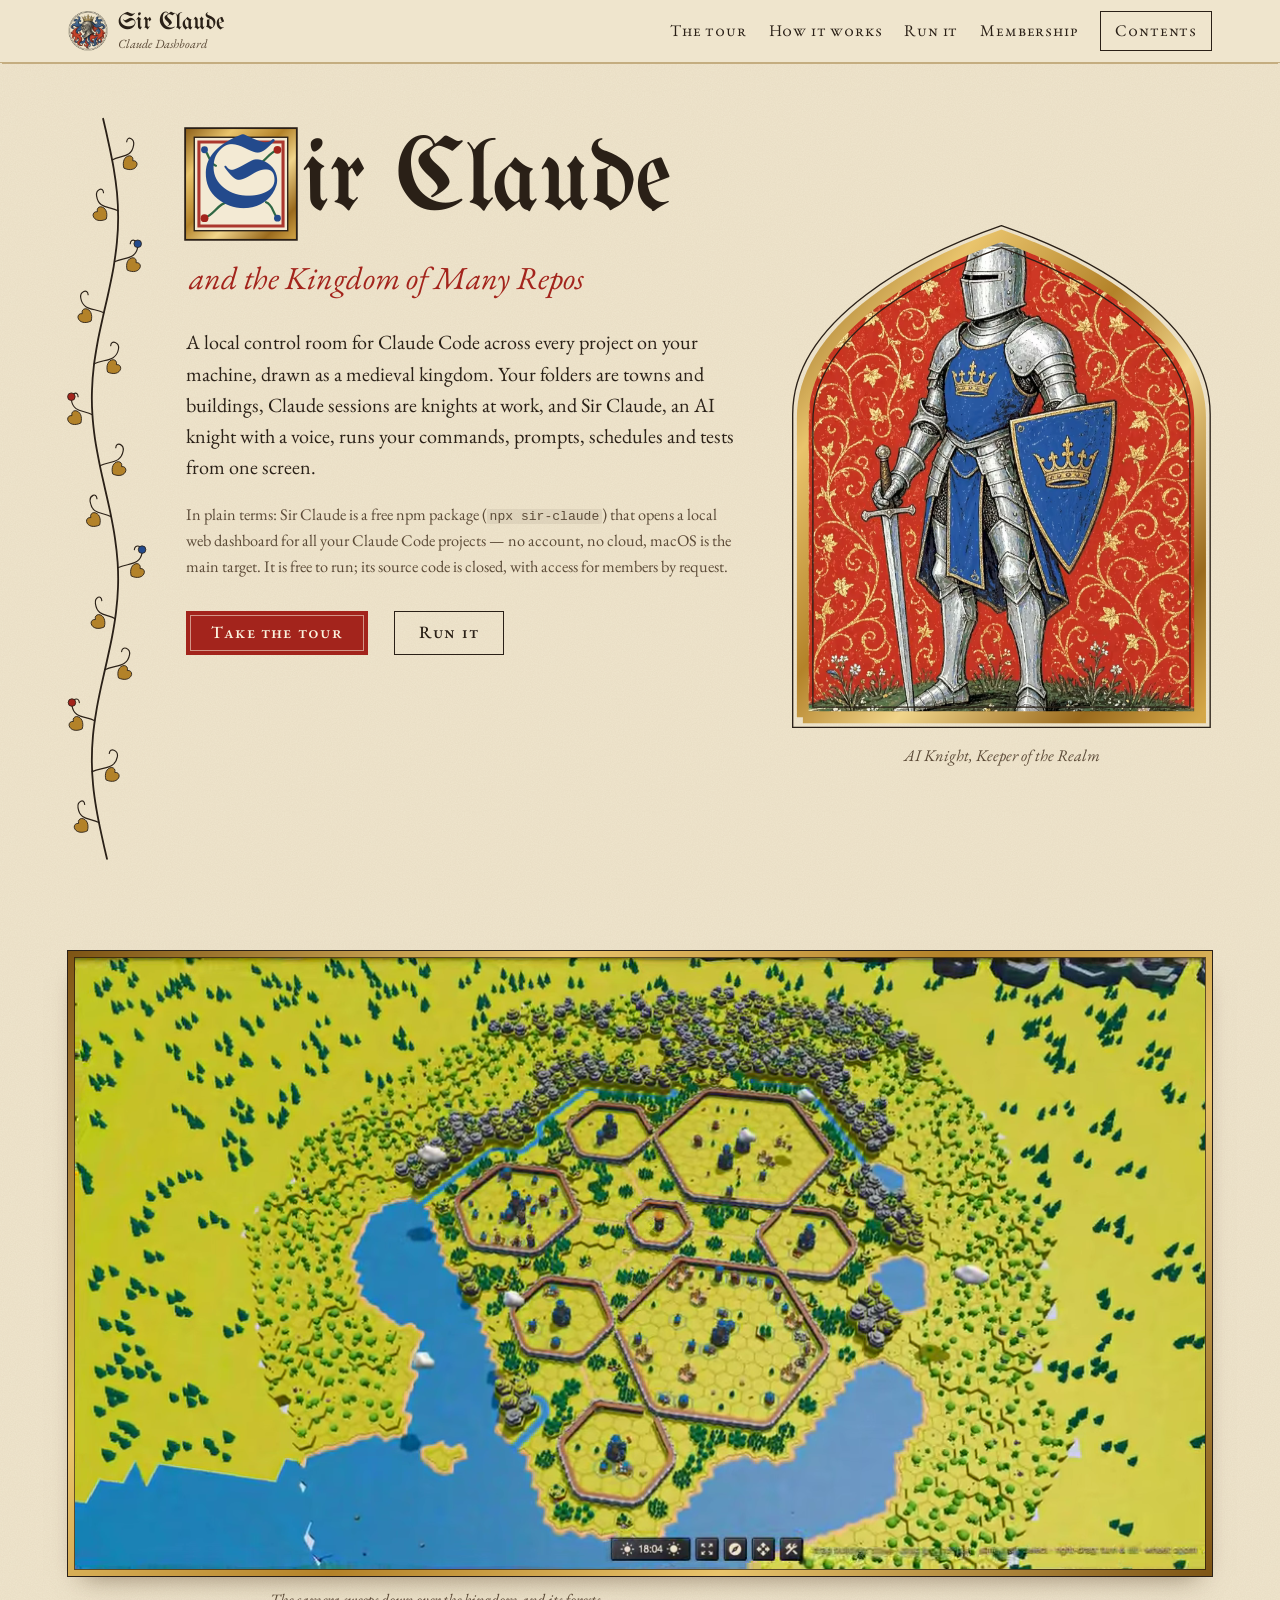
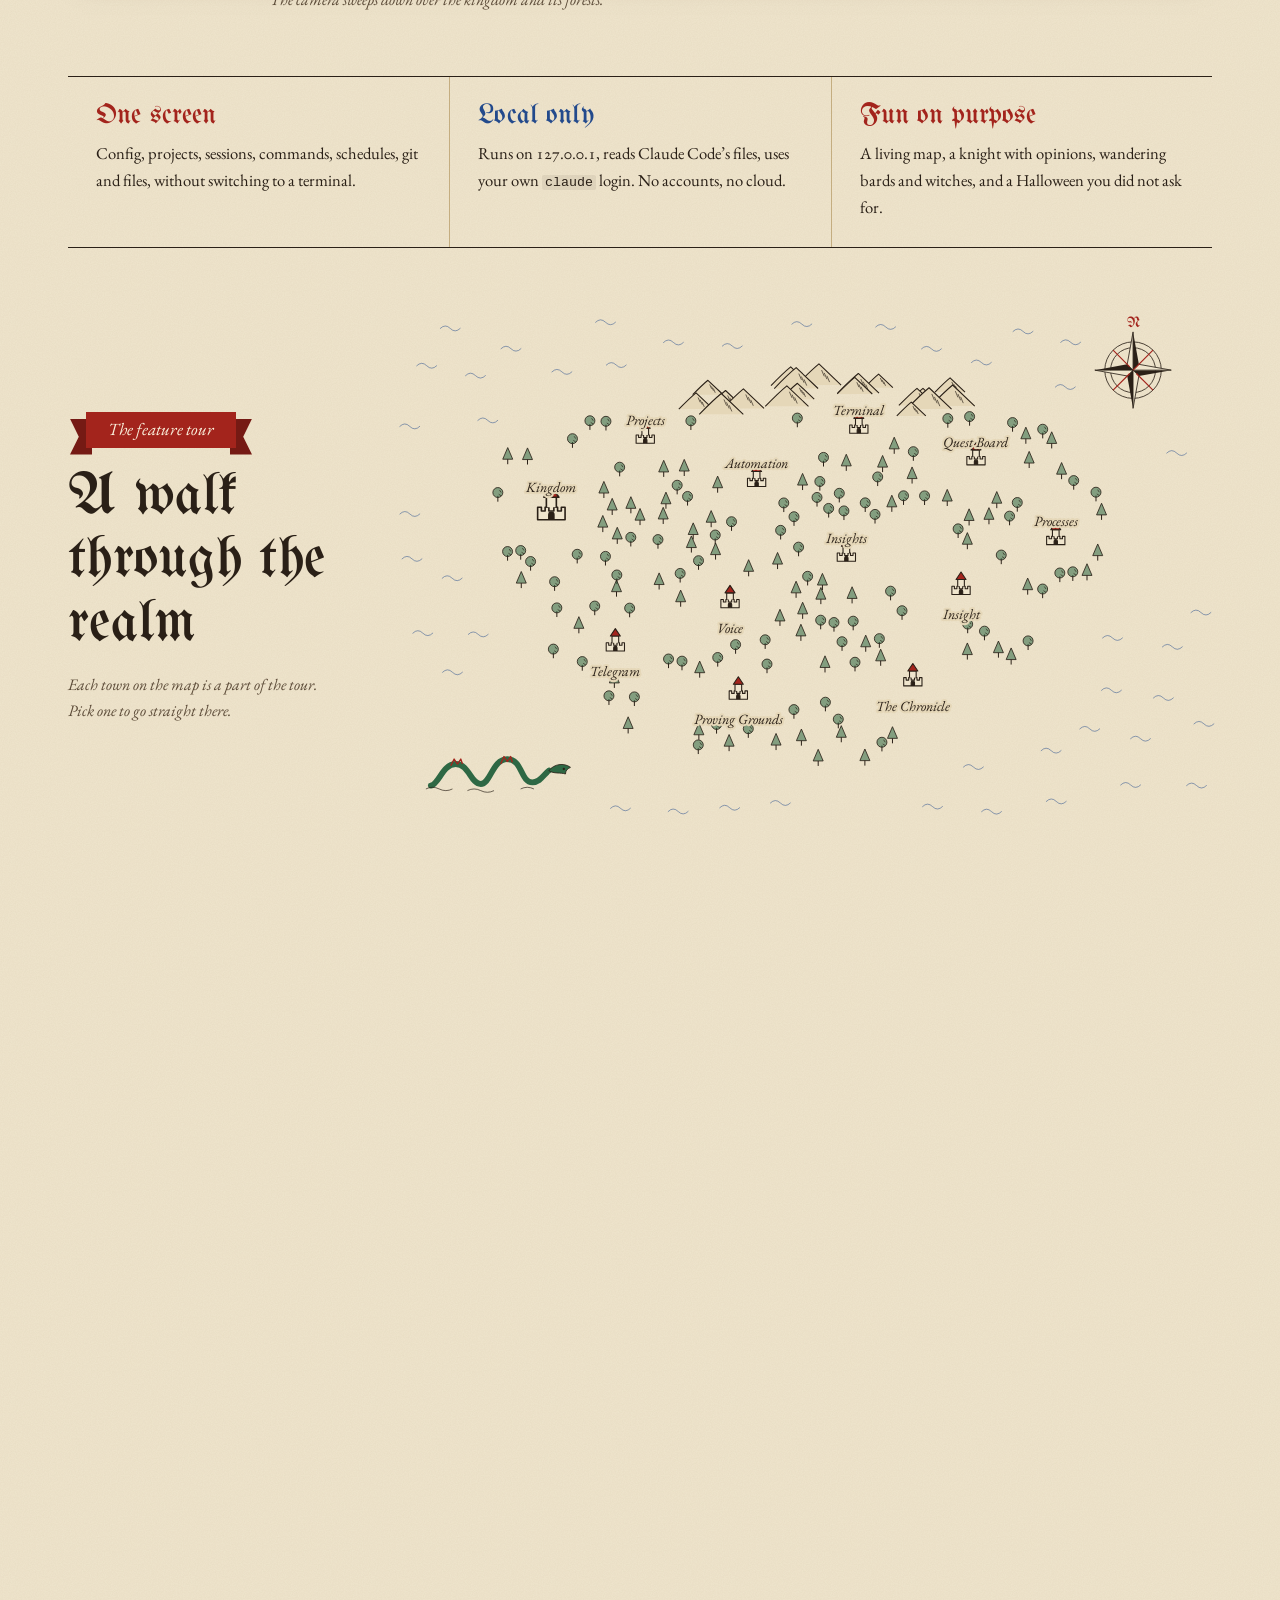
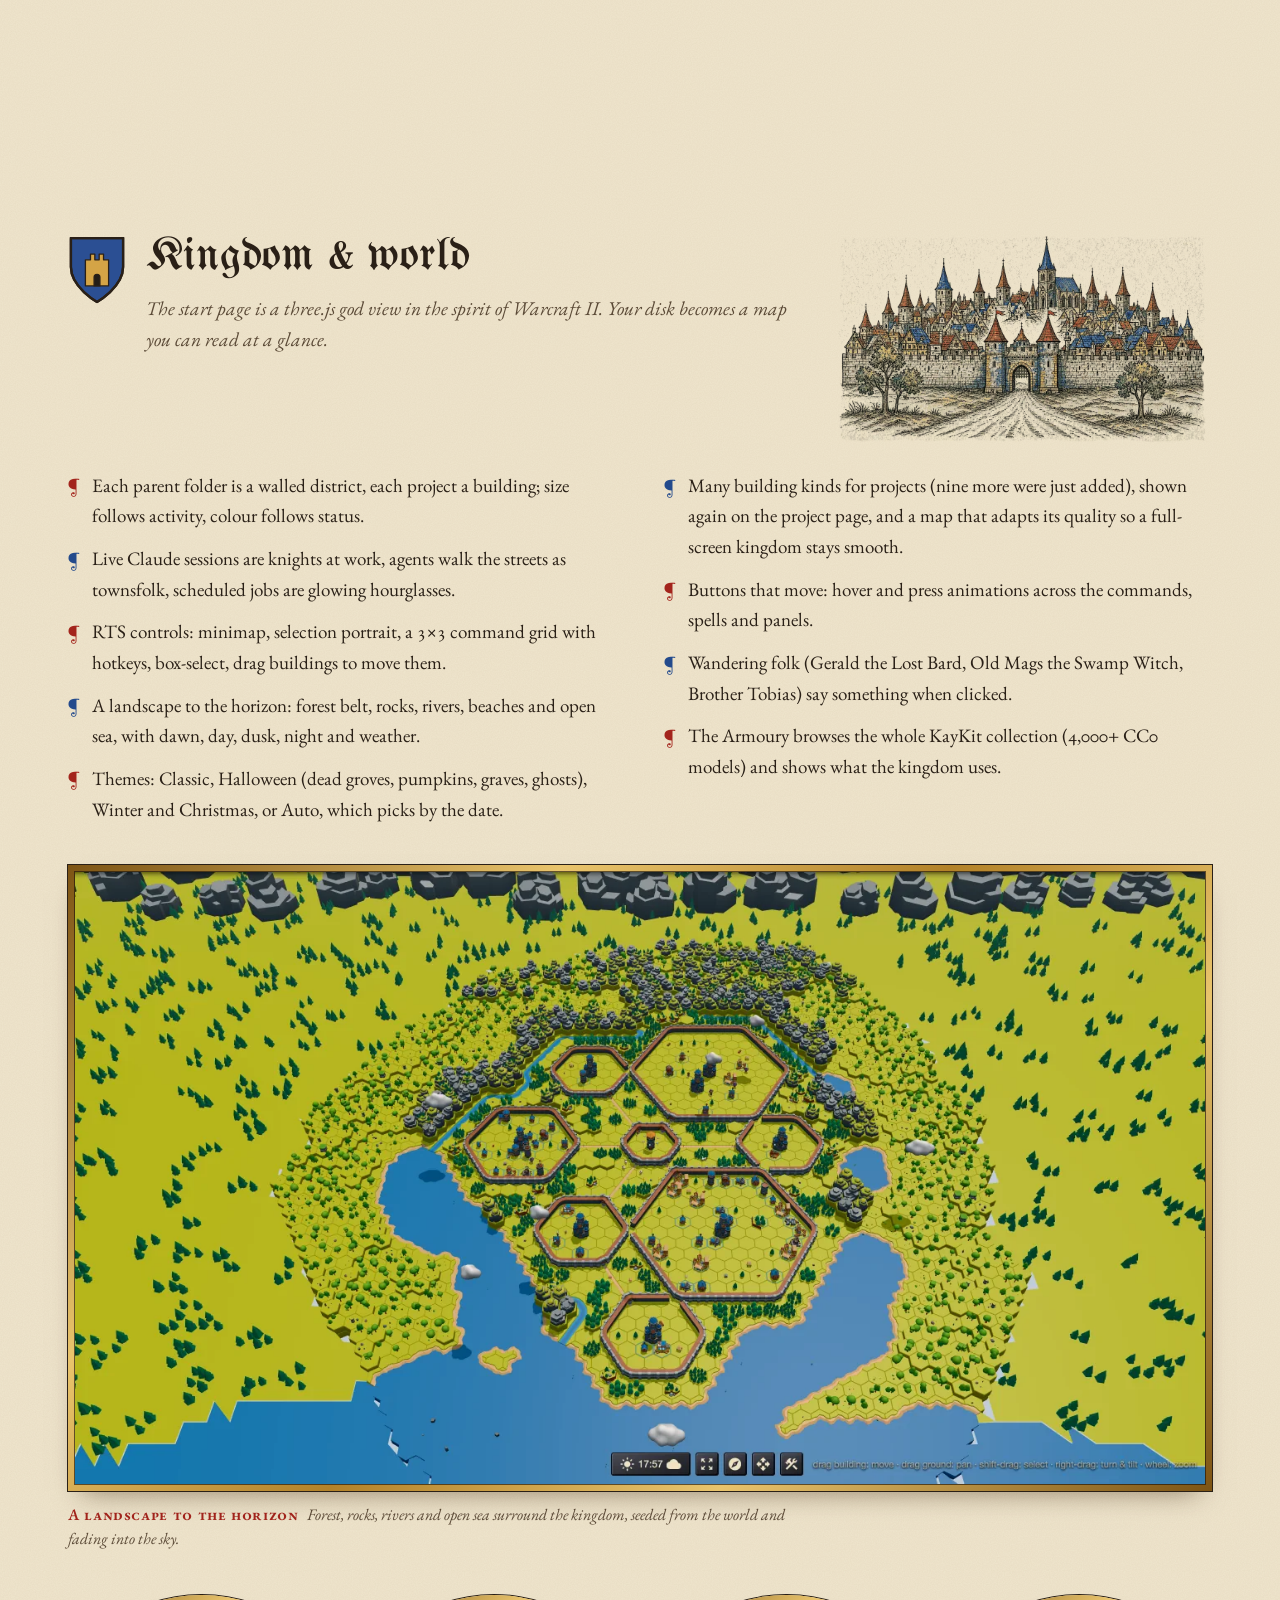
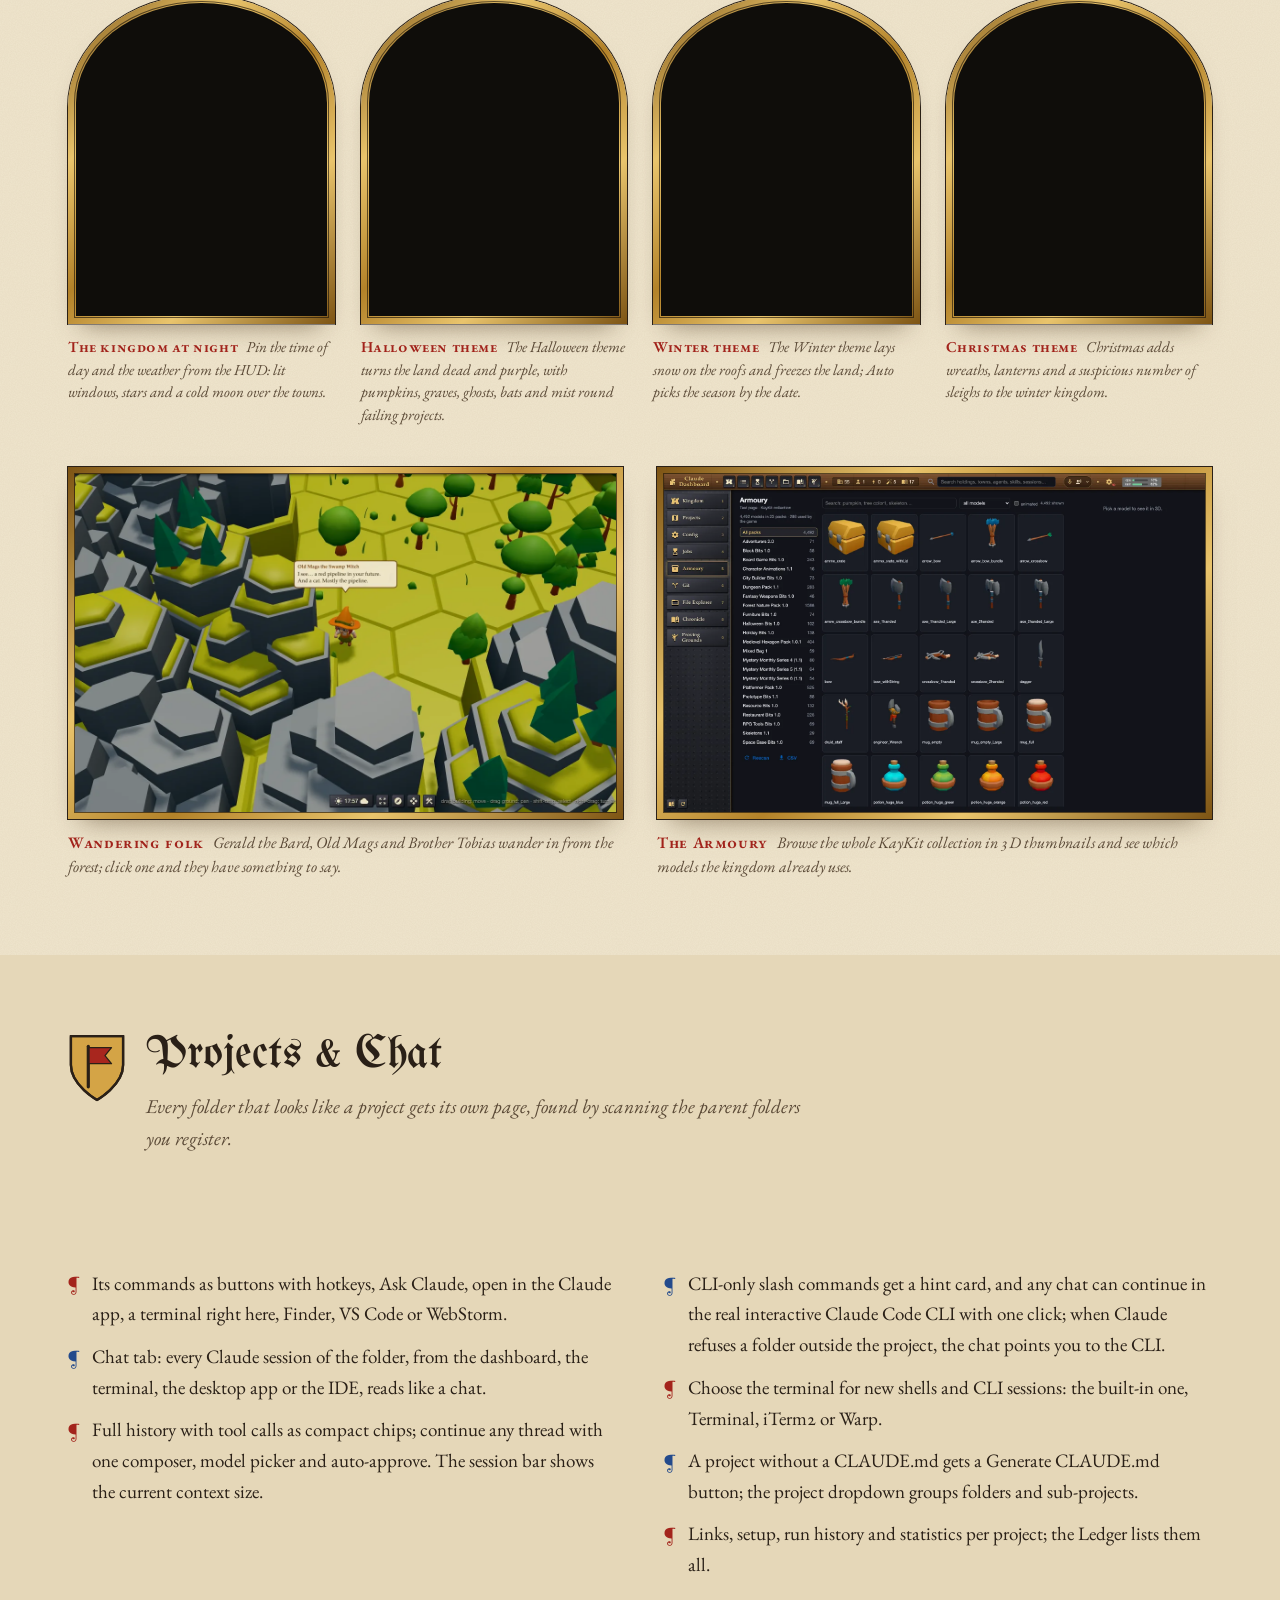
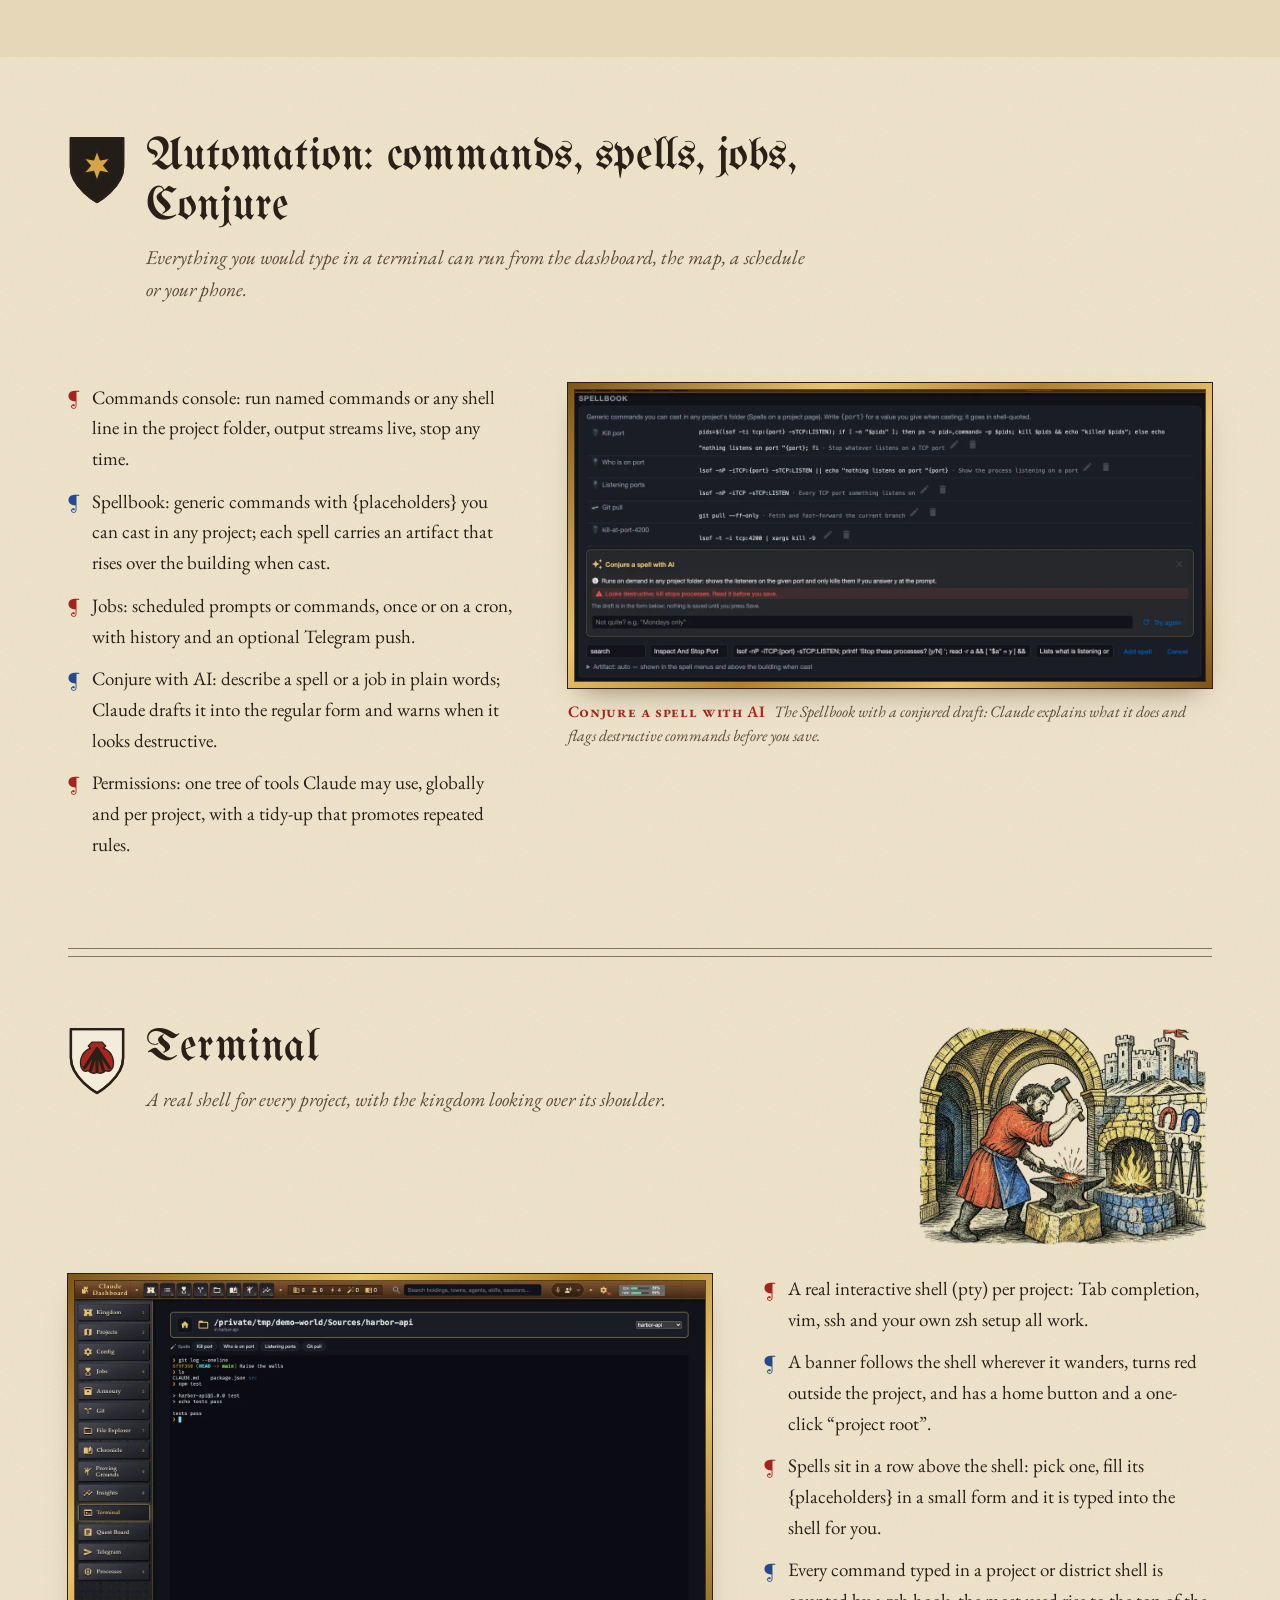
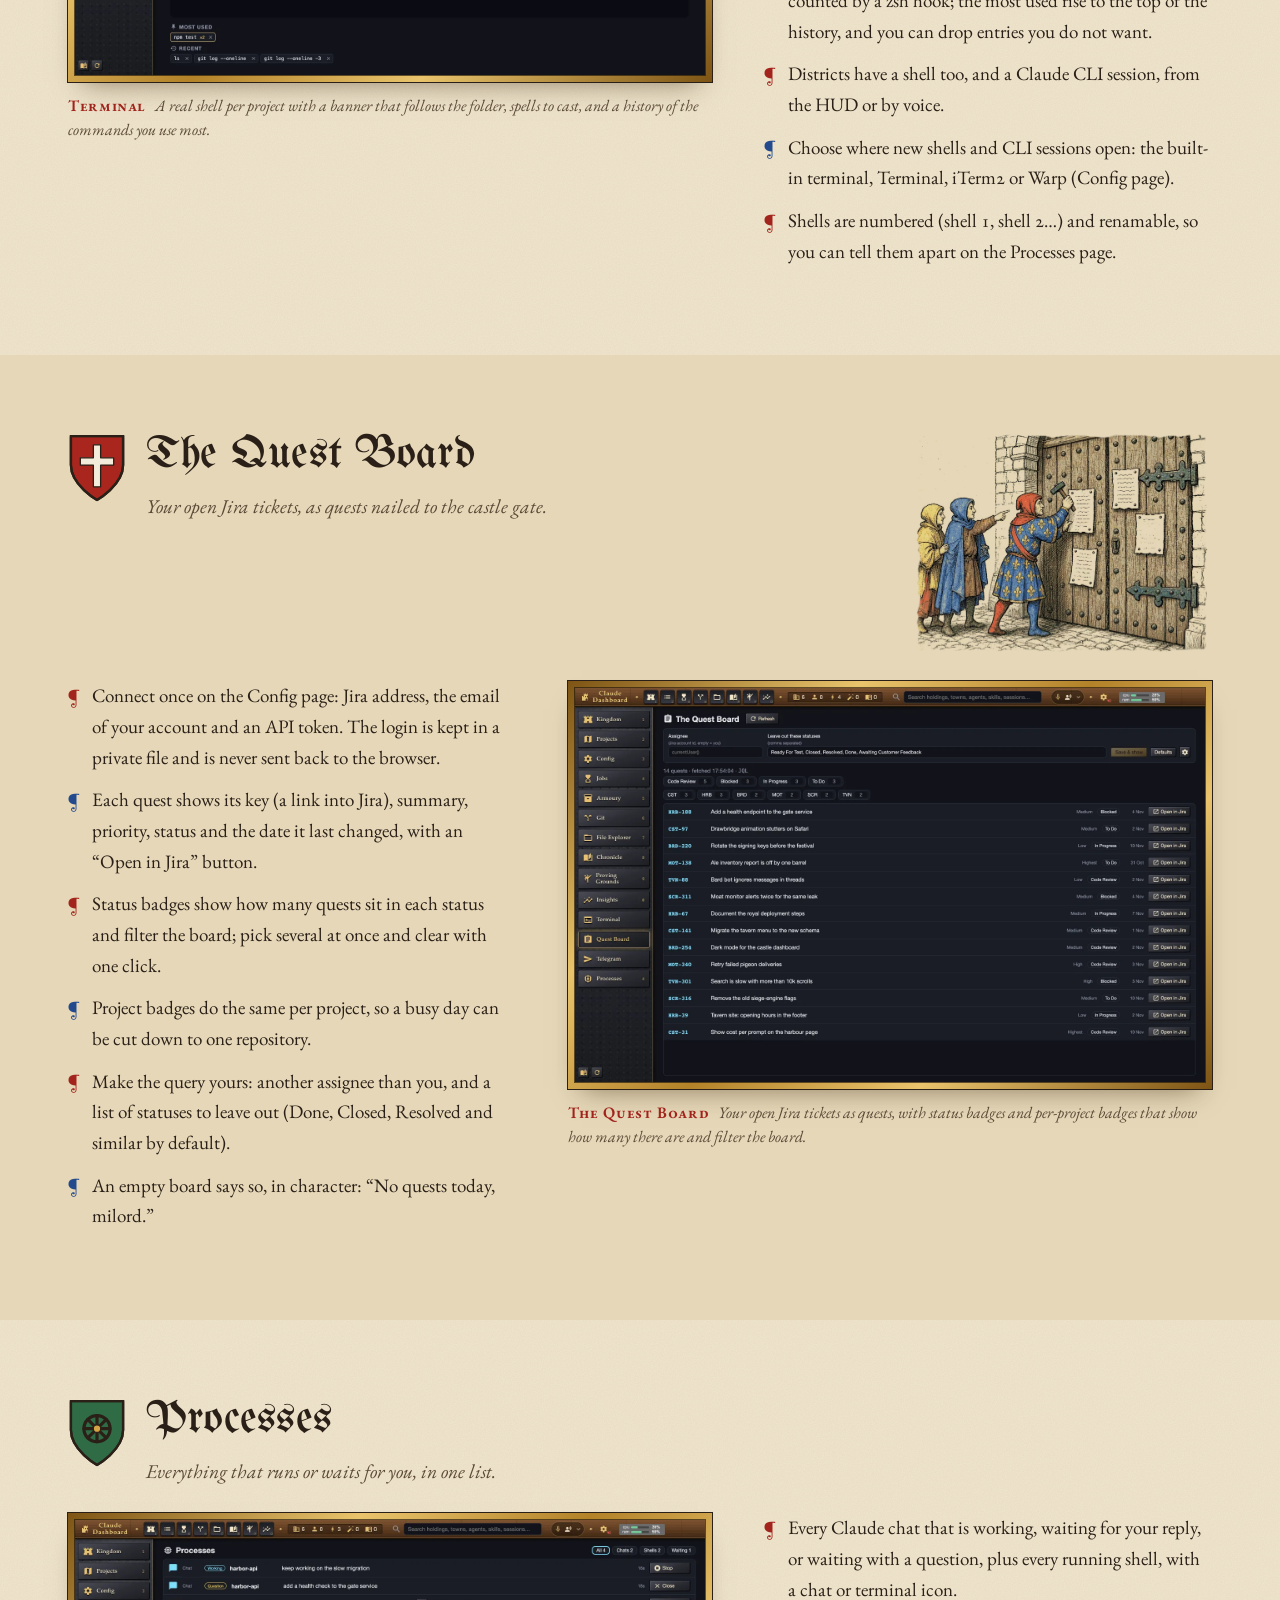
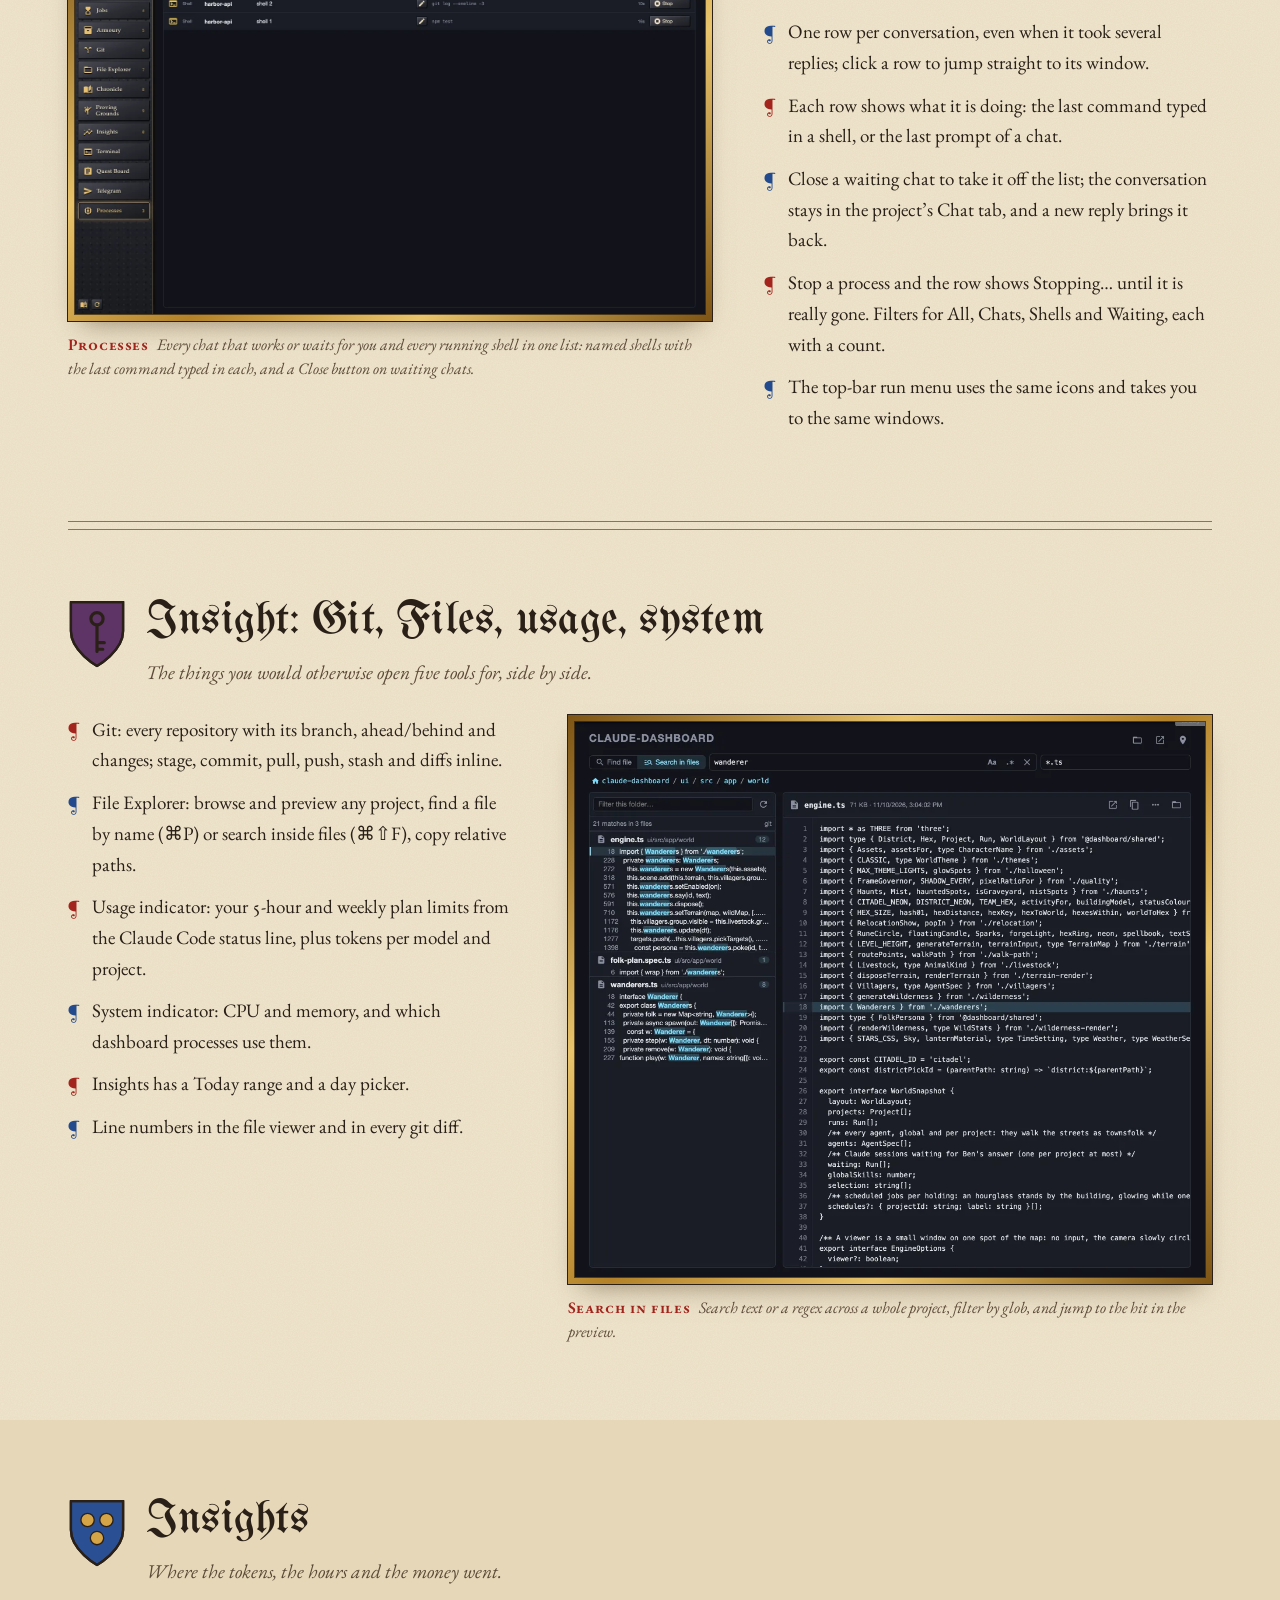
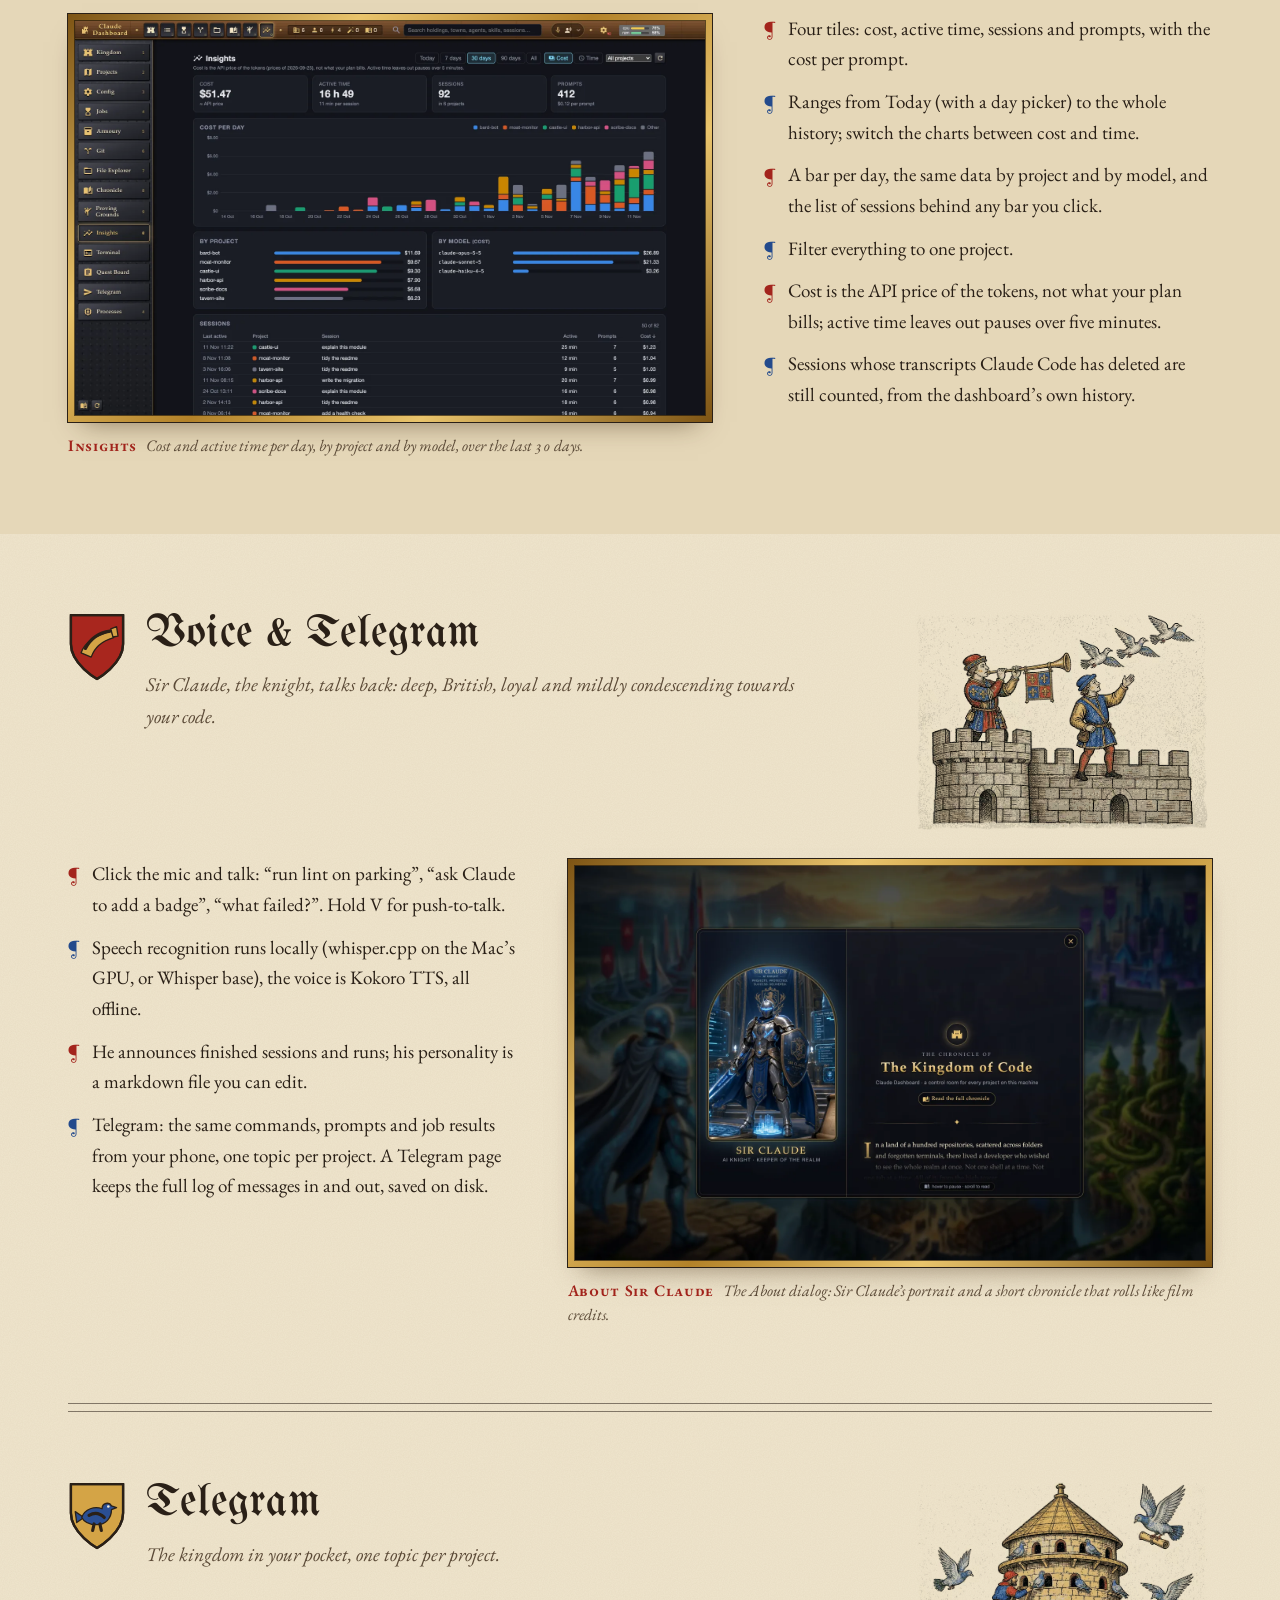
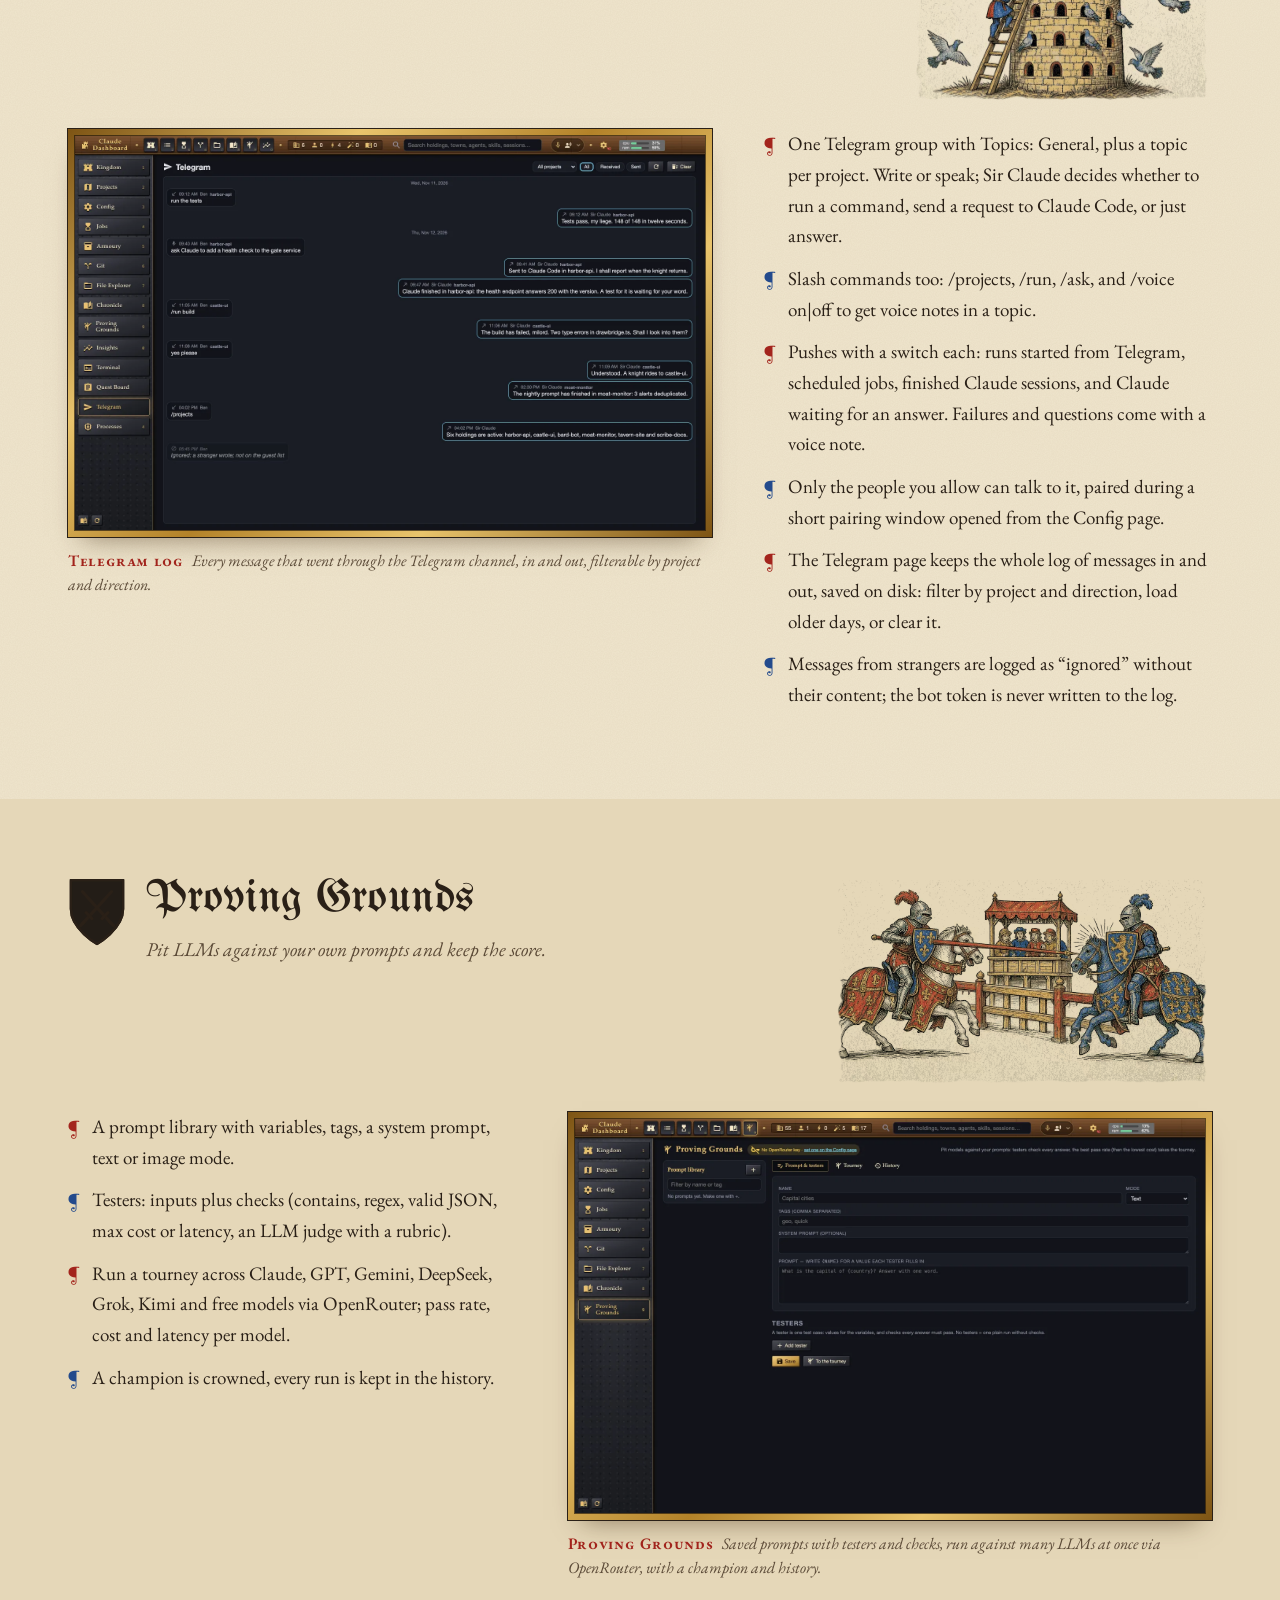
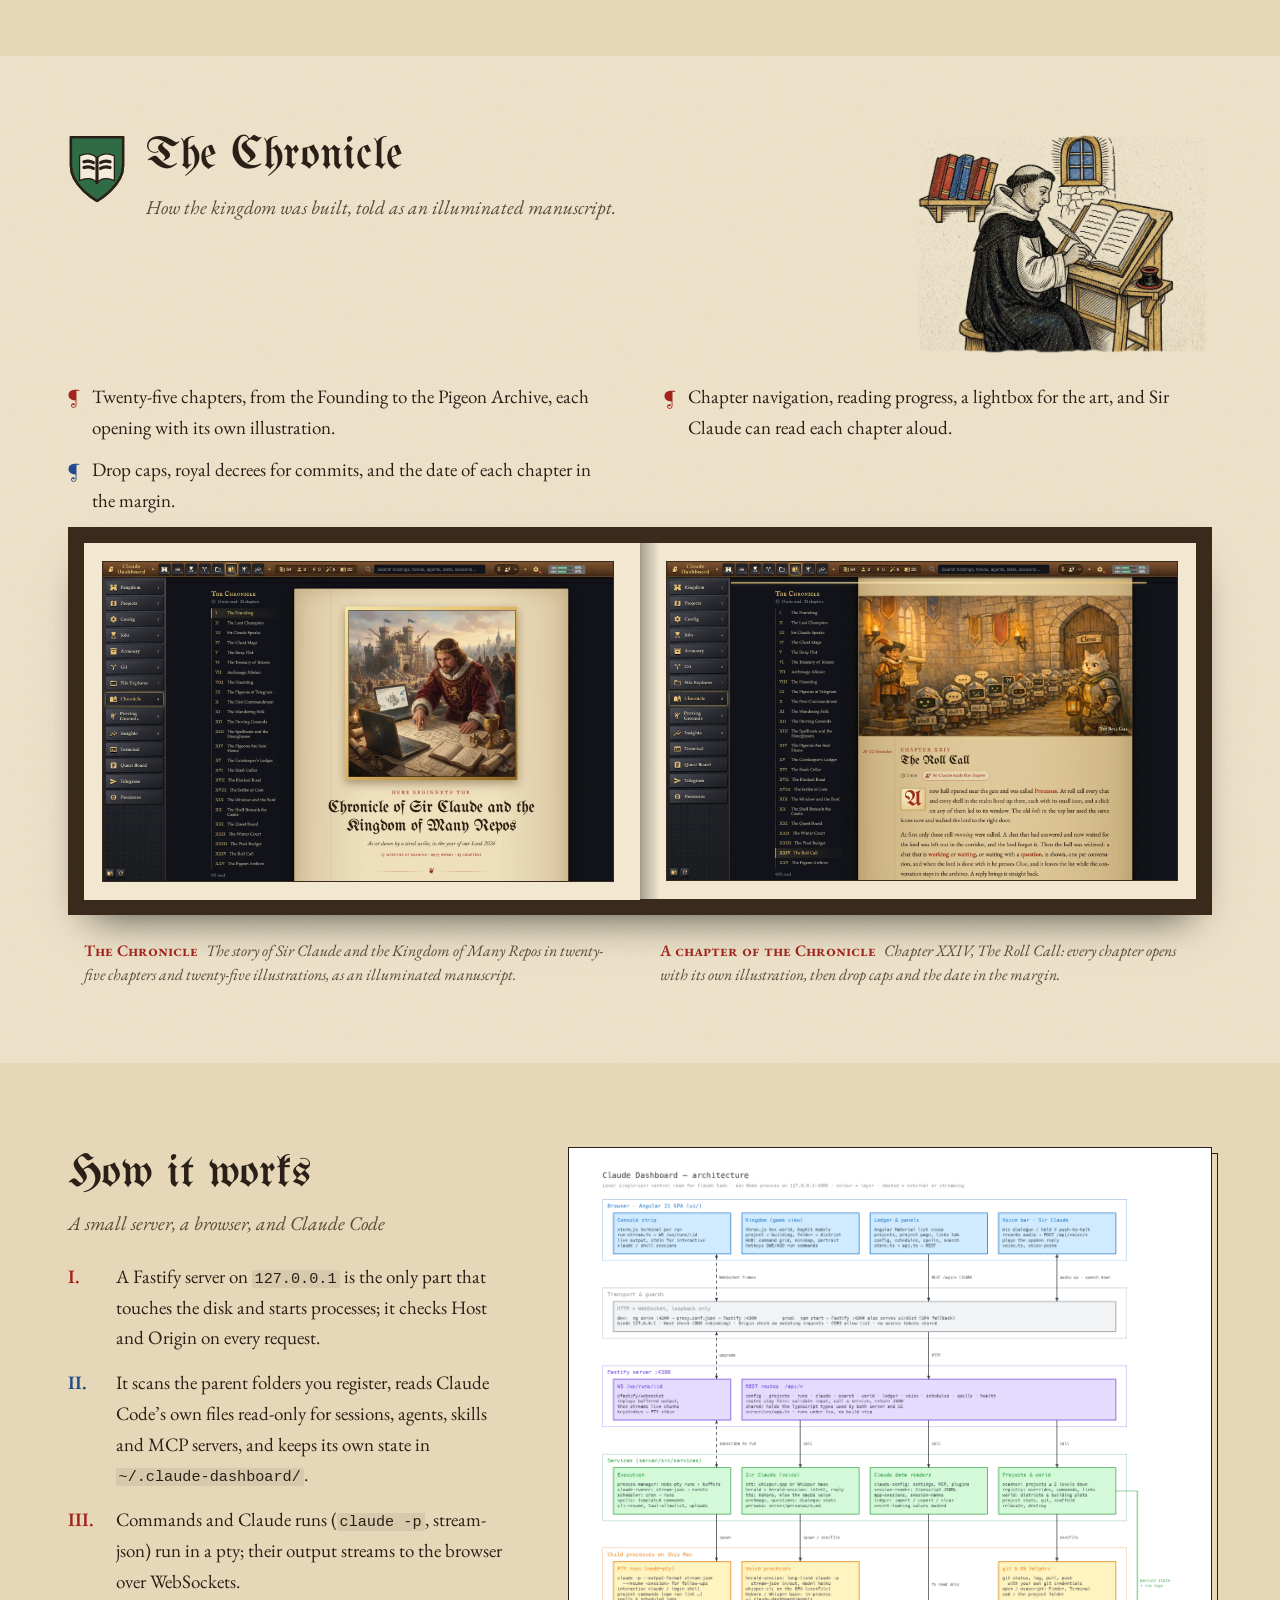
==== commit 4ded0d7a: "Generated period illustrations: hero miniature, emblem and section scenes Woodcut and manuscript-sty" ====
--- a/index.html
+++ b/index.html
@@ -74,12 +74,13 @@
   ]
 }
 </script>
-<meta name="theme-color" content="#efe5cd" media="(prefers-color-scheme: light)">
-<meta name="theme-color" content="#17110b" media="(prefers-color-scheme: dark)">
+<meta name="color-scheme" content="light only">
+<meta name="theme-color" content="#efe5cd">
 <link rel="preconnect" href="https://fonts.googleapis.com">
 <link rel="preconnect" href="https://fonts.gstatic.com" crossorigin>
 <link href="https://fonts.googleapis.com/css2?family=EB+Garamond:ital,wght@0,400;0,500;0,600;1,400&amp;family=UnifrakturMaguntia&amp;display=swap" rel="stylesheet">
 <style>
+
 :root {
   --vellum: #efe5cd;
   --vellum-2: #e5d7b8;
@@ -99,23 +100,7 @@
   --code-ink: #f1e6c8;
   --code-dim: #b3a07c;
   --plate-shadow: 0 1px 0 rgba(255,255,255,.4), 0 14px 26px -14px rgba(60,38,12,.55);
-  color-scheme: light;
-}
-@media (prefers-color-scheme: dark) {
-  :root:not([data-theme="light"]) {
-    --vellum: #17110b; --vellum-2: #1f1710; --vellum-3: #2a2016; --ink: #ecdfc2; --ink-soft: #bba985;
-    --red: #e3664f; --blue: #93b2e8; --green: #7dbb8f; --gold: #d8aa4c; --gold-hi: #f3d27e; --gold-lo: #8f6418;
-    --line: #4b3b26; --oak: #0e0a06; --oak-2: #1a130c; --code-bg: #0c0906;
-    --plate-shadow: 0 16px 30px -12px rgba(0,0,0,.8);
-    color-scheme: dark;
-  }
-}
-:root[data-theme="dark"] {
-  --vellum: #17110b; --vellum-2: #1f1710; --vellum-3: #2a2016; --ink: #ecdfc2; --ink-soft: #bba985;
-  --red: #e3664f; --blue: #93b2e8; --green: #7dbb8f; --gold: #d8aa4c; --gold-hi: #f3d27e; --gold-lo: #8f6418;
-  --line: #4b3b26; --oak: #0e0a06; --oak-2: #1a130c; --code-bg: #0c0906;
-  --plate-shadow: 0 16px 30px -12px rgba(0,0,0,.8);
-  color-scheme: dark;
+  color-scheme: light only;
 }
 
 *, *::before, *::after { box-sizing: border-box; }
@@ -198,7 +183,6 @@
 .frame .f-ink { fill: none; stroke: var(--ink); stroke-width: .8; }
 .frame .f-dots circle { fill: var(--vellum); stroke: var(--ink); stroke-width: .8; }
 .miniature figcaption { text-align: center; font-style: italic; color: var(--ink-soft); margin-top: 14px; font-size: 1.02rem; }
-.candle { display: none; }
 
 /* ---------- flyover + three virtues ---------- */
 .flyover { margin: 0 auto; }
@@ -211,6 +195,18 @@
 .virtues > div:nth-child(2) h2 { color: var(--blue); }
 .virtues > div:nth-child(odd) h2 { color: var(--red); }
 .virtues p { margin: 0; font-size: 1.04rem; }
+
+/* ---------- generated scenes, printed onto the vellum ---------- */
+.scene { margin: 0; }
+.scene img { display: block; width: 100%; height: auto; mix-blend-mode: multiply; }
+.fhead .scene { grid-column: 3; grid-row: 1 / span 3; align-self: center; width: 300px; justify-self: end; }
+.fhead .scene.wide { width: 380px; }
+.fhead:has(.scene) { grid-template-columns: 58px minmax(0, 1fr) auto; column-gap: 20px; }
+.fhead:has(.scene) .lead { grid-column: 2; }
+.charter .headpiece { width: min(100%, 520px); margin: -12px auto 18px; }
+.member .scene { margin-top: 26px; max-width: 520px; }
+.brand .emblem { width: 40px; height: 40px; mix-blend-mode: multiply; flex: none; }
+.colophon .emblem { display: block; width: 92px; height: 92px; margin: 0 auto 14px; mix-blend-mode: multiply; }
 
 /* ---------- plates (screenshots as framed miniatures) ---------- */
 .plate { margin: 0; }
@@ -396,7 +392,11 @@
   .folio { padding: 56px 0; }
   .fhead { grid-template-columns: 44px minmax(0, 1fr); gap: 2px 14px; }
   .shield { width: 44px; height: 54px; }
-  .fhead .lead { grid-column: 1 / -1; font-size: 1.1rem; margin-top: 12px; }
+  .fhead .lead, .fhead:has(.scene) .lead { grid-column: 1 / -1; font-size: 1.1rem; margin-top: 12px; }
+  .fhead:has(.scene) { grid-template-columns: 44px minmax(0, 1fr); }
+  .fhead .scene, .fhead .scene.wide { grid-column: 1 / -1; grid-row: 1; width: min(100%, 440px); justify-self: center; margin-bottom: 14px; }
+  .member .scene { margin: 18px auto 6px; }
+  .fhead:has(.scene) .shield { grid-row: 2; }
   .pair { grid-template-columns: minmax(0, 1fr); }
   .hours { gap: 18px; }
   .spread { grid-template-columns: minmax(0, 1fr); padding: 10px; }
@@ -430,6 +430,8 @@
   .js .incipit h1 .t, .js .incipit .sub { animation: inkin 1.2s ease-out both; }
   .js .incipit .sub { animation-delay: .5s; }
   .js .miniature .f-gold { stroke-dasharray: 1; stroke-dashoffset: 1; animation: ink 2.2s ease-in-out .4s forwards; }
+  .js .scene:not(.is-in) img { clip-path: inset(0 100% 0 0); filter: grayscale(1) contrast(1.5) brightness(1.15); }
+  .js .scene img { transition: clip-path 1.5s cubic-bezier(.5,.1,.3,1), filter 1.6s ease-out 1.1s; }
   .js .miniature img { animation: wash 2.4s ease-out .5s both; }
 
   .js [data-reveal="paint"]:not(.is-in) img { filter: grayscale(1) sepia(.55) contrast(1.15) brightness(1.06); }
@@ -464,11 +466,7 @@
   .js .pendant.is-in .seal-swing { animation: swing 2.6s ease-out .95s; }
   .js .pendant.is-in .seal-press { animation: press .5s ease-out .88s; }
 
-  .candle { animation: flicker 5s steps(40) infinite; }
 }
-.candle { position: absolute; top: -10%; right: -8%; width: 64vw; height: 120%; pointer-events: none; background: radial-gradient(closest-side, rgba(255,170,70,.12), rgba(255,170,70,0)); }
-@media (prefers-color-scheme: dark) { :root:not([data-theme="light"]) .candle { display: block; } }
-:root[data-theme="dark"] .candle { display: block; }
 @media (prefers-reduced-motion: reduce) { html { scroll-behavior: auto; } }
 
 @keyframes ink { to { stroke-dashoffset: 0; } }
@@ -480,7 +478,6 @@
 @keyframes rise { from { transform: translateY(6px) scale(.6); } to { transform: none; } }
 @keyframes swing { 0% { transform: rotate(0); } 20% { transform: rotate(7deg); } 45% { transform: rotate(-4.5deg); } 70% { transform: rotate(2deg); } 100% { transform: rotate(0); } }
 @keyframes press { 0% { transform: scale(1); } 35% { transform: scale(.93, .9); } 100% { transform: scale(1); } }
-@keyframes flicker { 0%, 100% { opacity: .85; } 12% { opacity: 1; } 19% { opacity: .78; } 33% { opacity: .95; } 47% { opacity: .82; } 61% { opacity: 1; } 74% { opacity: .88; } 88% { opacity: .97; } }
 </style>
 </head>
 <body>
@@ -502,7 +499,7 @@
 <header class="runhead">
   <div class="wrap">
     <a class="brand" href="#top" aria-label="Sir Claude, back to the top">
-      <svg viewBox="0 0 64 64" aria-hidden="true"><circle cx="32" cy="32" r="31" fill="#a3241c"/><circle cx="32" cy="32" r="27" fill="none" stroke="#e9c46c" stroke-width="1.2"/><path d="M15 45V26l6 5 6-9 5 9 5-9 6 9 6-5v19z" fill="#e9c46c" stroke="#2a2017" stroke-width="1.2" stroke-linejoin="round"/></svg>
+      <img class="emblem" src="img/art/emblem.webp" alt="" width="256" height="256">
       <span><b>Sir Claude</b><small>Claude Dashboard</small></span>
     </a>
     <nav aria-label="Sections">
@@ -538,7 +535,6 @@
 </header>
 
 <section class="opening" id="top" aria-labelledby="title">
-  <div class="candle" aria-hidden="true"></div>
   <div class="wrap">
     <svg class="vine" viewBox="0 0 90 900" preserveAspectRatio="xMidYMin slice" aria-hidden="true" focusable="false"><path class="v-stem" d="M42.7 -10C43.9 -5 47.4 10 49.5 20C51.6 30 53.8 40 55.5 50C57.2 60 58.6 70 59.6 80C60.5 90 61 100 61 110C61 120 60.5 130 59.5 140C58.6 150 57.1 160 55.5 170C53.8 180 51.6 190 49.5 200C47.4 210 44.9 220 42.7 230C40.5 240 38.2 250 36.3 260C34.5 270 32.7 280 31.5 290C30.3 300 29.5 310 29.2 320C28.8 330 29 340 29.7 350C30.3 360 31.5 370 32.9 380C34.4 390 36.4 400 38.4 410C40.4 420 42.8 430 45 440C47.3 450 49.7 460 51.7 470C53.7 480 55.7 490 57.1 500C58.6 510 59.7 520 60.4 530C61 540 61.2 550 60.8 560C60.5 570 59.6 580 58.4 590C57.2 600 55.5 610 53.6 620C51.7 630 49.4 640 47.2 650C45 660 42.6 670 40.4 680C38.3 690 36.1 700 34.5 710C32.8 720 31.3 730 30.4 740C29.5 750 29 760 29 770C29 780 29.5 790 30.5 800C31.4 810 32.9 820 34.6 830C36.3 840 38.4 850 40.6 860C42.7 870 46.2 885 47.4 890" pathLength="1"/><path class="v-tendril" d="M53.7 40c10.5 -6 23.5 -2 26.1 -18c1.3 -8 -7.8 -12 -8.4 -4" pathLength="1" style="--d:0.37s"/><path class="v-tendril" d="M60.9 102c-10.4 -6 -23.5 -2 -26.1 -18c-1.3 -8 7.8 -12 8.4 -4" pathLength="1" style="--d:0.48s"/><path class="v-tendril" d="M56.5 164c11.3 -6 25.5 -2 28.3 -18c1.4 -8 -8.5 -12 -9.1 -4" pathLength="1" style="--d:0.59s"/><path class="v-tendril" d="M43.6 226c-11.3 -6 -25.3 -2 -28.1 -18c-1.4 -8 8.4 -12 9 -4" pathLength="1" style="--d:0.70s"/><path class="v-tendril" d="M31.8 288c11.8 -6 26.7 -2 29.6 -18c1.5 -8 -8.9 -12 -9.5 -4" pathLength="1" style="--d:0.81s"/><path class="v-tendril" d="M29.7 350c-10.2 -6 -23 -2 -25.6 -18c-1.3 -8 7.7 -12 8.2 -4" pathLength="1" style="--d:0.92s"/><path class="v-tendril" d="M38.8 412c11.3 -6 25.4 -2 28.3 -18c1.4 -8 -8.5 -12 -9 -4" pathLength="1" style="--d:1.03s"/><path class="v-tendril" d="M52.5 474c-10.2 -6 -22.9 -2 -25.5 -18c-1.3 -8 7.6 -12 8.2 -4" pathLength="1" style="--d:1.14s"/><path class="v-tendril" d="M60.7 536c11.8 -6 26.5 -2 29.4 -18c1.5 -8 -8.8 -12 -9.4 -4" pathLength="1" style="--d:1.25s"/><path class="v-tendril" d="M57.4 598c-9.6 -6 -21.6 -2 -24 -18c-1.2 -8 7.2 -12 7.7 -4" pathLength="1" style="--d:1.36s"/><path class="v-tendril" d="M44.9 660c11.9 -6 26.9 -2 29.9 -18c1.5 -8 -9 -12 -9.6 -4" pathLength="1" style="--d:1.47s"/><path class="v-tendril" d="M32.6 722c-11.1 -6 -25 -2 -27.7 -18c-1.4 -8 8.3 -12 8.9 -4" pathLength="1" style="--d:1.58s"/><path class="v-tendril" d="M29.3 784c12.3 -6 27.6 -2 30.7 -18c1.5 -8 -9.2 -12 -9.8 -4" pathLength="1" style="--d:1.69s"/><path class="v-tendril" d="M37.6 846c-10.2 -6 -22.9 -2 -25.4 -18c-1.3 -8 7.6 -12 8.1 -4" pathLength="1" style="--d:1.80s"/><g class="v-leaf" style="--d:0.77s" transform="translate(68 50) rotate(50)"><path d="M0 0c-7 -3 -11 -10 -7 -15c2 -2 5 -2 7 1c2 -3 5 -3 7 -1c4 5 0 12 -7 15z"/></g><g class="v-leaf" style="--d:0.88s" transform="translate(46.5 112) rotate(-50)"><path d="M0 0c-7 -3 -11 -10 -7 -15c2 -2 5 -2 7 1c2 -3 5 -3 7 -1c4 5 0 12 -7 15z"/></g><g class="v-berry" style="--d:1.19s" transform="translate(84.8 142)"><circle r="4.6" class="b-blue"/></g><g class="v-leaf" style="--d:0.99s" transform="translate(72 174) rotate(50)"><path d="M0 0c-7 -3 -11 -10 -7 -15c2 -2 5 -2 7 1c2 -3 5 -3 7 -1c4 5 0 12 -7 15z"/></g><g class="v-leaf" style="--d:1.10s" transform="translate(28.1 236) rotate(-50)"><path d="M0 0c-7 -3 -11 -10 -7 -15c2 -2 5 -2 7 1c2 -3 5 -3 7 -1c4 5 0 12 -7 15z"/></g><g class="v-leaf" style="--d:1.21s" transform="translate(48.1 298) rotate(50)"><path d="M0 0c-7 -3 -11 -10 -7 -15c2 -2 5 -2 7 1c2 -3 5 -3 7 -1c4 5 0 12 -7 15z"/></g><g class="v-berry" style="--d:1.52s" transform="translate(4.1 328)"><circle r="4.6" class="b-red"/></g><g class="v-leaf" style="--d:1.32s" transform="translate(15.6 360) rotate(-50)"><path d="M0 0c-7 -3 -11 -10 -7 -15c2 -2 5 -2 7 1c2 -3 5 -3 7 -1c4 5 0 12 -7 15z"/></g><g class="v-leaf" style="--d:1.43s" transform="translate(54.4 422) rotate(50)"><path d="M0 0c-7 -3 -11 -10 -7 -15c2 -2 5 -2 7 1c2 -3 5 -3 7 -1c4 5 0 12 -7 15z"/></g><g class="v-leaf" style="--d:1.54s" transform="translate(38.5 484) rotate(-50)"><path d="M0 0c-7 -3 -11 -10 -7 -15c2 -2 5 -2 7 1c2 -3 5 -3 7 -1c4 5 0 12 -7 15z"/></g><g class="v-berry" style="--d:1.85s" transform="translate(90.1 514)"><circle r="4.6" class="b-blue"/></g><g class="v-leaf" style="--d:1.65s" transform="translate(76.9 546) rotate(50)"><path d="M0 0c-7 -3 -11 -10 -7 -15c2 -2 5 -2 7 1c2 -3 5 -3 7 -1c4 5 0 12 -7 15z"/></g><g class="v-leaf" style="--d:1.76s" transform="translate(44.1 608) rotate(-50)"><path d="M0 0c-7 -3 -11 -10 -7 -15c2 -2 5 -2 7 1c2 -3 5 -3 7 -1c4 5 0 12 -7 15z"/></g><g class="v-leaf" style="--d:1.87s" transform="translate(61.4 670) rotate(50)"><path d="M0 0c-7 -3 -11 -10 -7 -15c2 -2 5 -2 7 1c2 -3 5 -3 7 -1c4 5 0 12 -7 15z"/></g><g class="v-berry" style="--d:2.18s" transform="translate(4.8 700)"><circle r="4.6" class="b-red"/></g><g class="v-leaf" style="--d:1.98s" transform="translate(17.3 732) rotate(-50)"><path d="M0 0c-7 -3 -11 -10 -7 -15c2 -2 5 -2 7 1c2 -3 5 -3 7 -1c4 5 0 12 -7 15z"/></g><g class="v-leaf" style="--d:2.09s" transform="translate(46.2 794) rotate(50)"><path d="M0 0c-7 -3 -11 -10 -7 -15c2 -2 5 -2 7 1c2 -3 5 -3 7 -1c4 5 0 12 -7 15z"/></g><g class="v-leaf" style="--d:2.20s" transform="translate(23.6 856) rotate(-50)"><path d="M0 0c-7 -3 -11 -10 -7 -15c2 -2 5 -2 7 1c2 -3 5 -3 7 -1c4 5 0 12 -7 15z"/></g></svg>
     <div class="incipit">
@@ -553,7 +549,7 @@
     </div>
     <figure class="miniature">
       <div class="arch">
-        <img src="img/sir-claude.webp" alt="Sir Claude, the AI knight, in blue and silver armour" width="1000" height="1000" fetchpriority="high">
+        <picture><source srcset="img/art/hero-knight.avif" type="image/avif"><img src="img/art/hero-knight.webp" alt="Sir Claude painted as a manuscript miniature: a knight in silver armour with a blue surcoat and shield bearing a gold crown, on a red ground of gold vines" width="640" height="873" fetchpriority="high"></picture>
         <svg class="frame" viewBox="0 0 250 300" preserveAspectRatio="none" aria-hidden="true">
           <path class="f-gold" d="M7 293V115C7 60 80 23 125 7C170 23 243 60 243 115V293Z" pathLength="1"/>
           <path class="f-ink" d="M1 299V113C1 56 76 18 125 1C174 18 249 56 249 113V299Z"/>
@@ -617,6 +613,7 @@
     <div class="wrap">
       <header class="fhead">
         <svg class="shield" data-reveal viewBox="0 0 40 48" aria-hidden="true" focusable="false"><path class="field" fill="#2b4f93" d="M2 2H38V22C38 36 20 46 20 46S2 36 2 22Z"/><path class="charge" fill="#d4a446" d="M12 35V17h3.5v-4h3v4h3v-4h3v4H28v18Z"/><path class="charge" fill="#231d17" d="M18 35v-6a2 2 0 0 1 4 0v6Z"/><path class="outline" fill="none" stroke="currentColor" stroke-width="1.6" stroke-linejoin="round" pathLength="1" d="M2 2H38V22C38 36 20 46 20 46S2 36 2 22Z"/></svg>
+        <figure class="scene wide" data-reveal><picture><source srcset="img/art/town.avif" type="image/avif"><img src="img/art/town.webp" alt="" width="1040" height="579" loading="lazy" decoding="async"></picture></figure>
         <h2>Kingdom &amp; world</h2>
         <p class="lead">The start page is a three.js god view in the spirit of Warcraft II. Your disk becomes a map you can read at a glance.</p>
       </header>
@@ -660,6 +657,7 @@
     <div class="wrap">
       <header class="fhead">
         <svg class="shield" data-reveal viewBox="0 0 40 48" aria-hidden="true" focusable="false"><path class="field" fill="#d4a446" d="M2 2H38V22C38 36 20 46 20 46S2 36 2 22Z"/><path class="charge line" stroke="#231d17" d="M14 9v28"/><path class="charge" fill="#a8261e" d="M14.5 10H30l-4.5 5.5L30 21H14.5Z"/><path class="outline" fill="none" stroke="currentColor" stroke-width="1.6" stroke-linejoin="round" pathLength="1" d="M2 2H38V22C38 36 20 46 20 46S2 36 2 22Z"/></svg>
+        <figure class="scene wide" data-reveal><picture><source srcset="img/art/street.avif" type="image/avif"><img src="img/art/street.webp" alt="" width="1040" height="579" loading="lazy" decoding="async"></picture></figure>
         <h2>Projects &amp; Chat</h2>
         <p class="lead">Every folder that looks like a project gets its own page, found by scanning the parent folders you register.</p>
       </header>
@@ -671,6 +669,7 @@
     <div class="wrap">
       <header class="fhead">
         <svg class="shield" data-reveal viewBox="0 0 40 48" aria-hidden="true" focusable="false"><path class="field" fill="#231d17" d="M2 2H38V22C38 36 20 46 20 46S2 36 2 22Z"/><path class="charge" fill="#d4a446" d="M20.0 10.5L22.3 17.0L29.1 15.8L24.6 21.0L29.1 26.3L22.3 25.0L20.0 31.5L17.7 25.0L10.9 26.3L15.4 21.0L10.9 15.8L17.7 17.0Z"/><path class="outline" fill="none" stroke="currentColor" stroke-width="1.6" stroke-linejoin="round" pathLength="1" d="M2 2H38V22C38 36 20 46 20 46S2 36 2 22Z"/></svg>
+        <figure class="scene" data-reveal><picture><source srcset="img/art/spellbook.avif" type="image/avif"><img src="img/art/spellbook.webp" alt="" width="720" height="537" loading="lazy" decoding="async"></picture></figure>
         <h2>Automation: commands, spells, jobs, Conjure</h2>
         <p class="lead">Everything you would type in a terminal can run from the dashboard, the map, a schedule or your phone.</p>
       </header>
@@ -688,6 +687,7 @@
     <div class="wrap">
       <header class="fhead">
         <svg class="shield" data-reveal viewBox="0 0 40 48" aria-hidden="true" focusable="false"><path class="field" fill="#f4ecda" d="M2 2H38V22C38 36 20 46 20 46S2 36 2 22Z"/><path class="charge" fill="#a8261e" d="M16.5 11h7l2.5 2.6-1.6 1.6C29.5 17 32.5 22.5 31 28.2Q29.4 32.2 26.2 30.6Q23.3 33.6 20 31.8Q16.7 33.6 13.8 30.6Q10.6 32.2 9 28.2C7.5 22.5 10.5 17 15.6 15.2L14 13.6Z"/><path class="charge line" stroke="#f4ecda" stroke-width="1" d="M20 15.5L11.5 28.6M20 15.5L15.6 30.4M20 15.5V31M20 15.5L24.4 30.4M20 15.5L28.5 28.6"/><path class="outline" fill="none" stroke="currentColor" stroke-width="1.6" stroke-linejoin="round" pathLength="1" d="M2 2H38V22C38 36 20 46 20 46S2 36 2 22Z"/></svg>
+        <figure class="scene" data-reveal><picture><source srcset="img/art/forge.avif" type="image/avif"><img src="img/art/forge.webp" alt="" width="720" height="537" loading="lazy" decoding="async"></picture></figure>
         <h2>Terminal</h2>
         <p class="lead">A real shell for every project, with the kingdom looking over its shoulder.</p>
       </header>
@@ -705,6 +705,7 @@
     <div class="wrap">
       <header class="fhead">
         <svg class="shield" data-reveal viewBox="0 0 40 48" aria-hidden="true" focusable="false"><path class="field" fill="#a8261e" d="M2 2H38V22C38 36 20 46 20 46S2 36 2 22Z"/><path class="charge" fill="#f4ecda" d="M17.5 8h5v9h9v5h-9v15h-5V22h-9v-5h9z"/><path class="outline" fill="none" stroke="currentColor" stroke-width="1.6" stroke-linejoin="round" pathLength="1" d="M2 2H38V22C38 36 20 46 20 46S2 36 2 22Z"/></svg>
+        <figure class="scene" data-reveal><picture><source srcset="img/art/quests.avif" type="image/avif"><img src="img/art/quests.webp" alt="" width="720" height="537" loading="lazy" decoding="async"></picture></figure>
         <h2>The Quest Board</h2>
         <p class="lead">Your open Jira tickets, as quests nailed to the castle gate.</p>
       </header>
@@ -773,6 +774,7 @@
     <div class="wrap">
       <header class="fhead">
         <svg class="shield" data-reveal viewBox="0 0 40 48" aria-hidden="true" focusable="false"><path class="field" fill="#a8261e" d="M2 2H38V22C38 36 20 46 20 46S2 36 2 22Z"/><path class="charge" fill="#d4a446" d="M9 28c3-9 13-13 21-15l1.5 4.5c-7 2-13 6-15.5 13.5z"/><path class="charge" fill="#d4a446" d="M29.5 11.5l4 -1.5 1 6.5-3.5 .6z"/><path class="charge line" stroke="#d4a446" stroke-width="1.2" d="M12 25c4 -8 10 -11 17-12"/><path class="outline" fill="none" stroke="currentColor" stroke-width="1.6" stroke-linejoin="round" pathLength="1" d="M2 2H38V22C38 36 20 46 20 46S2 36 2 22Z"/></svg>
+        <figure class="scene" data-reveal><picture><source srcset="img/art/herald.avif" type="image/avif"><img src="img/art/herald.webp" alt="" width="720" height="537" loading="lazy" decoding="async"></picture></figure>
         <h2>Voice &amp; Telegram</h2>
         <p class="lead">Sir Claude, the knight, talks back: deep, British, loyal and mildly condescending towards your code.</p>
       </header>
@@ -790,6 +792,7 @@
     <div class="wrap">
       <header class="fhead">
         <svg class="shield" data-reveal viewBox="0 0 40 48" aria-hidden="true" focusable="false"><path class="field" fill="#d4a446" d="M2 2H38V22C38 36 20 46 20 46S2 36 2 22Z"/><path class="charge" fill="#2b4f93" d="M11 25L5 21L6 28.5Z"/><path class="charge" fill="#2b4f93" d="M9.5 25C11.5 19 18.5 17 23.5 19C23.5 15 28.5 14 30 17L33.5 18.2L30 19.6C30 25.5 26 30 20 30C15 30 11 28 9.5 25Z"/><path class="charge line" stroke="#f4ecda" stroke-width="1.1" d="M14.5 23.5C18 21.5 22 22 25 25"/><path class="charge line" stroke="#2b4f93" stroke-width="1.4" d="M18 29.5l-1 4.5M22 29.5l1 4.5"/><circle cx="27.8" cy="17.4" r=".9" fill="#f4ecda"/><path class="outline" fill="none" stroke="currentColor" stroke-width="1.6" stroke-linejoin="round" pathLength="1" d="M2 2H38V22C38 36 20 46 20 46S2 36 2 22Z"/></svg>
+        <figure class="scene" data-reveal><picture><source srcset="img/art/dovecote.avif" type="image/avif"><img src="img/art/dovecote.webp" alt="" width="720" height="537" loading="lazy" decoding="async"></picture></figure>
         <h2>Telegram</h2>
         <p class="lead">The kingdom in your pocket, one topic per project.</p>
       </header>
@@ -807,6 +810,7 @@
     <div class="wrap">
       <header class="fhead">
         <svg class="shield" data-reveal viewBox="0 0 40 48" aria-hidden="true" focusable="false"><path class="field" fill="#231d17" d="M2 2H38V22C38 36 20 46 20 46S2 36 2 22Z"/><path class="charge line" stroke="#f4ecda" stroke-width="2.2" d="M10 10L30 32M30 10L10 32"/><path class="charge line" stroke="#d4a446" stroke-width="2.4" d="M23.5 28.5l4-4M16.5 28.5l-4-4"/><path class="charge line" stroke="#d4a446" stroke-width="2.6" d="M29 31l2.4 2.4M11 31l-2.4 2.4"/><path class="outline" fill="none" stroke="currentColor" stroke-width="1.6" stroke-linejoin="round" pathLength="1" d="M2 2H38V22C38 36 20 46 20 46S2 36 2 22Z"/></svg>
+        <figure class="scene wide" data-reveal><picture><source srcset="img/art/tourney.avif" type="image/avif"><img src="img/art/tourney.webp" alt="" width="1040" height="579" loading="lazy" decoding="async"></picture></figure>
         <h2>Proving Grounds</h2>
         <p class="lead">Pit LLMs against your own prompts and keep the score.</p>
       </header>
@@ -824,6 +828,7 @@
     <div class="wrap">
       <header class="fhead">
         <svg class="shield" data-reveal viewBox="0 0 40 48" aria-hidden="true" focusable="false"><path class="field" fill="#2f6b45" d="M2 2H38V22C38 36 20 46 20 46S2 36 2 22Z"/><path class="charge" fill="#f4ecda" d="M8 15c5-2.5 9.5-1.5 12 1.5 2.5-3 7-4 12-1.5v17c-5-2.5-9.5-1.5-12 1.5-2.5-3-7-4-12-1.5z"/><path class="charge line" stroke="#231d17" stroke-width="1" d="M20 16.5v17M11 19c2.5-.8 4.5-.6 6.5.6M11 23c2.5-.8 4.5-.6 6.5.6M22.5 19.6c2-1.2 4-1.4 6.5-.6M22.5 23.6c2-1.2 4-1.4 6.5-.6"/><path class="outline" fill="none" stroke="currentColor" stroke-width="1.6" stroke-linejoin="round" pathLength="1" d="M2 2H38V22C38 36 20 46 20 46S2 36 2 22Z"/></svg>
+        <figure class="scene" data-reveal><picture><source srcset="img/art/scriptorium.avif" type="image/avif"><img src="img/art/scriptorium.webp" alt="" width="720" height="537" loading="lazy" decoding="async"></picture></figure>
         <h2>The Chronicle</h2>
         <p class="lead">How the kingdom was built, told as an illuminated manuscript.</p>
       </header>
@@ -884,6 +889,7 @@
   <section class="install" id="install">
     <div class="wrap">
       <div class="charter">
+        <figure class="scene headpiece" data-reveal><picture><source srcset="img/art/road.avif" type="image/avif"><img src="img/art/road.webp" alt="" width="1040" height="579" loading="lazy" decoding="async"></picture></figure>
         <h2>Raise your own kingdom</h2>
         <p>One command. Needs Node.js 22.12 or newer and the Claude Code CLI, logged in. macOS is the main target.</p>
         <div class="term">
@@ -925,6 +931,7 @@
       <div>
         <div class="ribbon-wrap" data-reveal><p class="ribbon blue-ribbon">Join the round table</p></div>
         <h2>Become a member</h2>
+        <figure class="scene wide" data-reveal><picture><source srcset="img/art/roundtable.avif" type="image/avif"><img src="img/art/roundtable.webp" alt="" width="1040" height="579" loading="lazy" decoding="async"></picture></figure>
       </div>
       <div>
         <p>Sir Claude is closed source, but members get access to the code on GitHub. Send a raven by whichever means you prefer.</p>
@@ -941,8 +948,10 @@
 <footer class="colophon">
   <div class="wrap">
     <svg class="fin" viewBox="0 0 42 20" aria-hidden="true"><path d="M2 10h12M28 10h12" stroke="currentColor" stroke-width="1"/><path d="M21 2c3 4 6 6 10 8-4 2-7 4-10 8-3-4-6-6-10-8 4-2 7-4 10-8z" fill="#a3241c"/></svg>
+    <img class="emblem" src="img/art/emblem.webp" alt="" width="256" height="256" loading="lazy" decoding="async">
     <p>Built by Ben Croughs with Claude Code.</p>
     <p>Art: KayKit by Kay Lousberg (CC0). Fonts: UnifrakturMaguntia and EB Garamond.</p>
+    <p>The knight, the emblem and the scenes on this page are generated images, recoloured and trimmed to sit on the vellum.</p>
     <p><a href="llms.txt">llms.txt</a></p>
   </div>
 </footer>
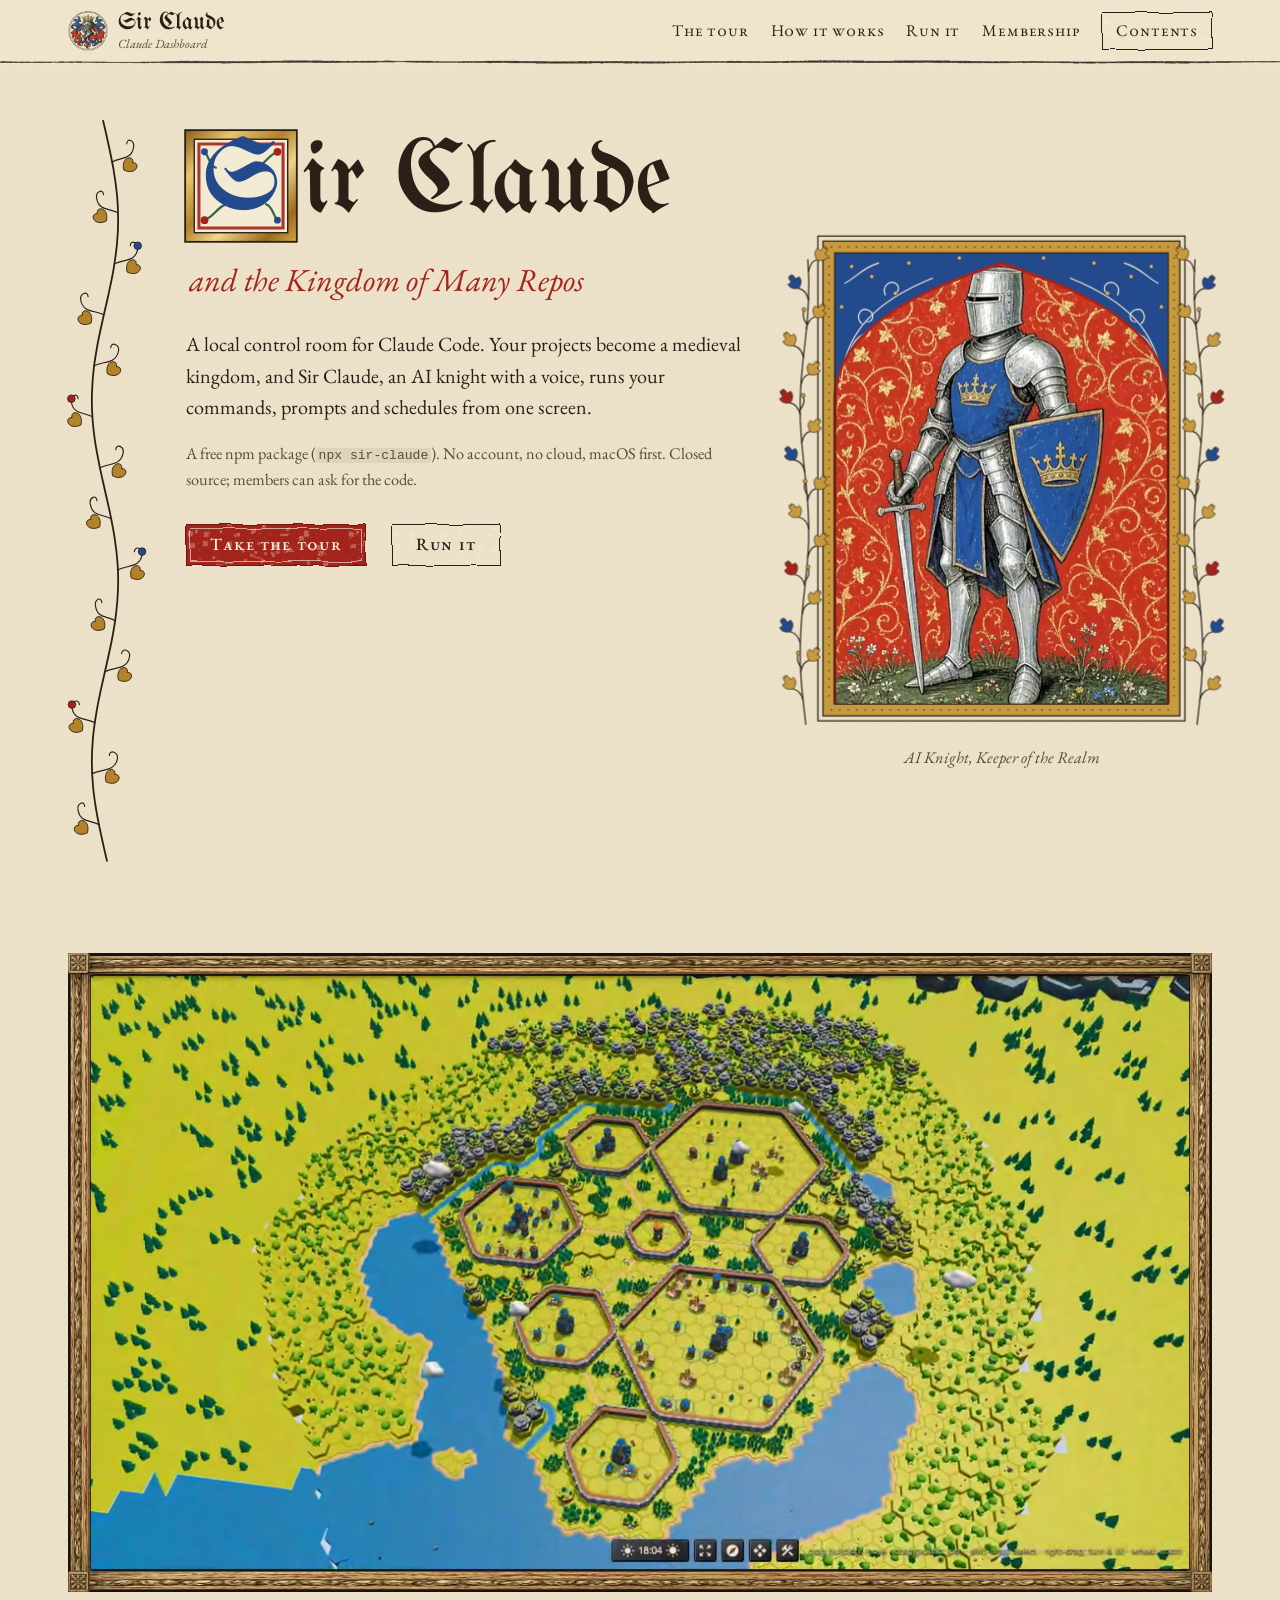
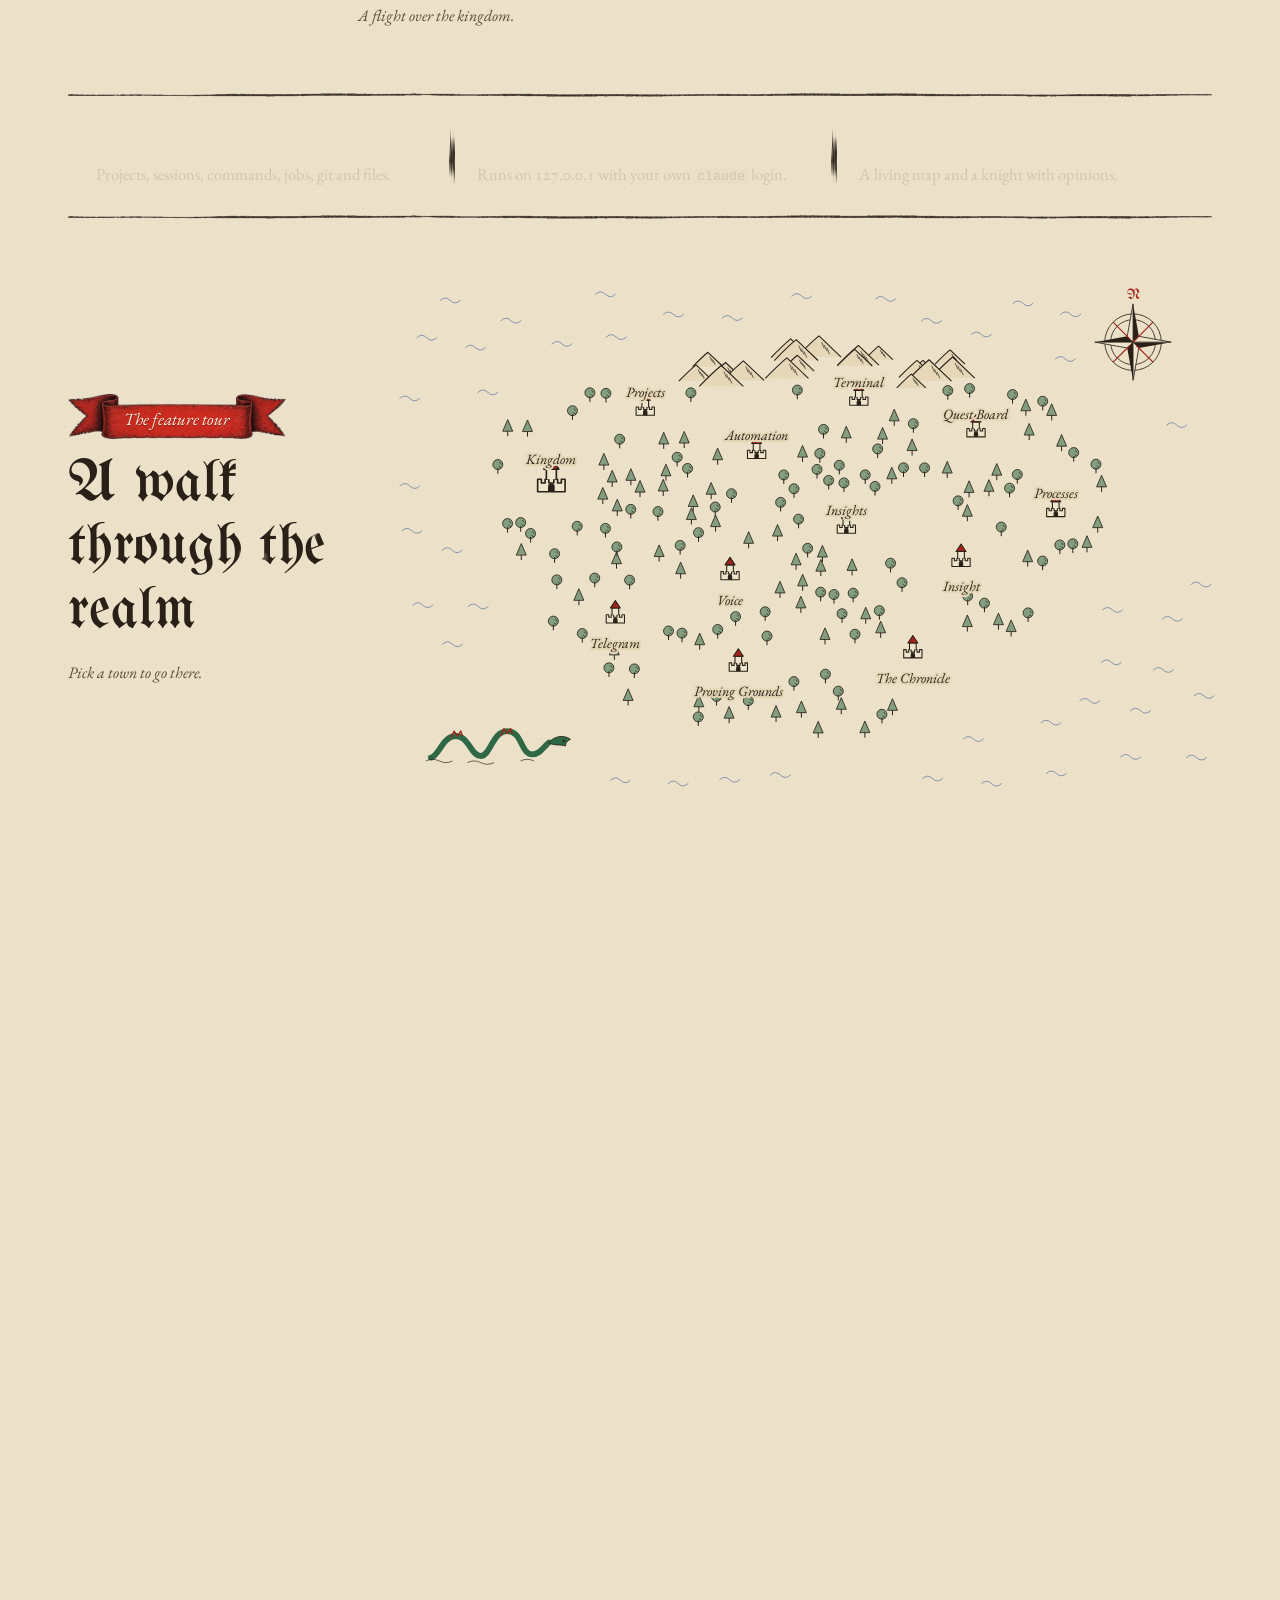
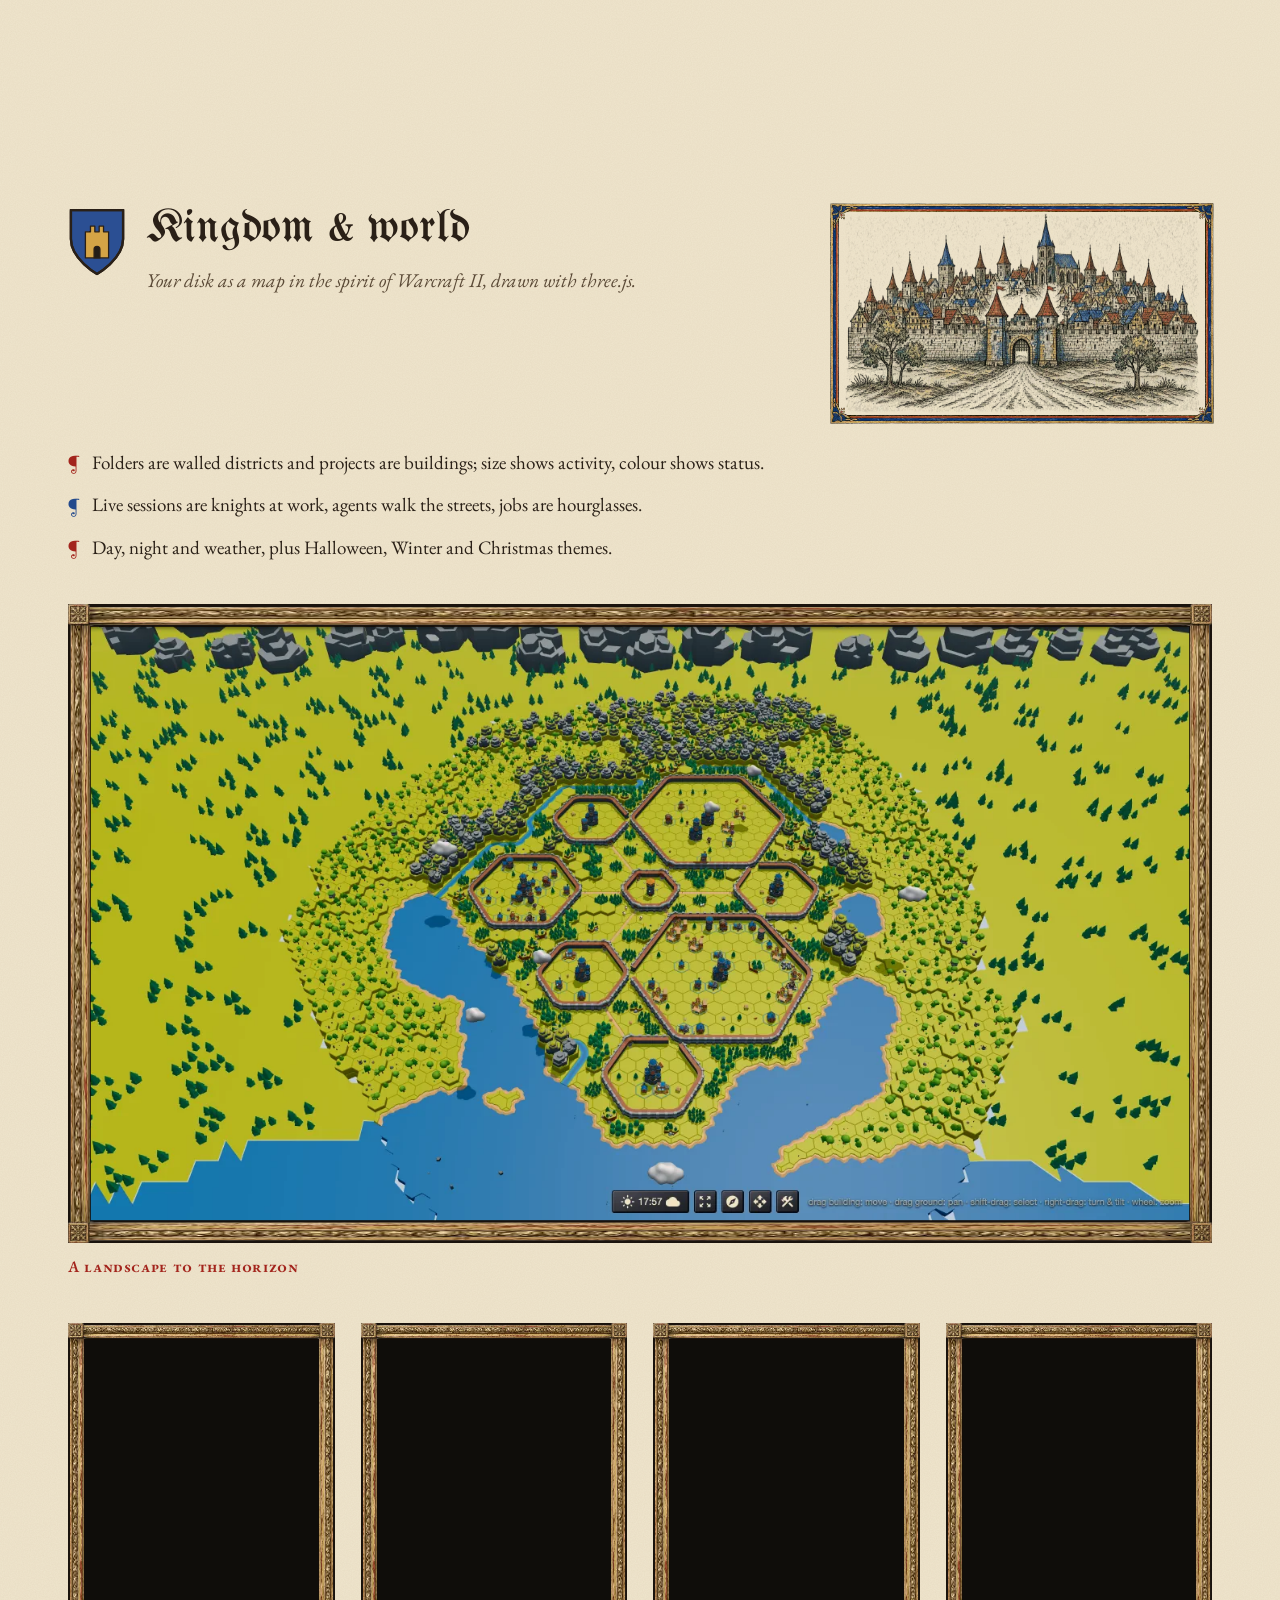
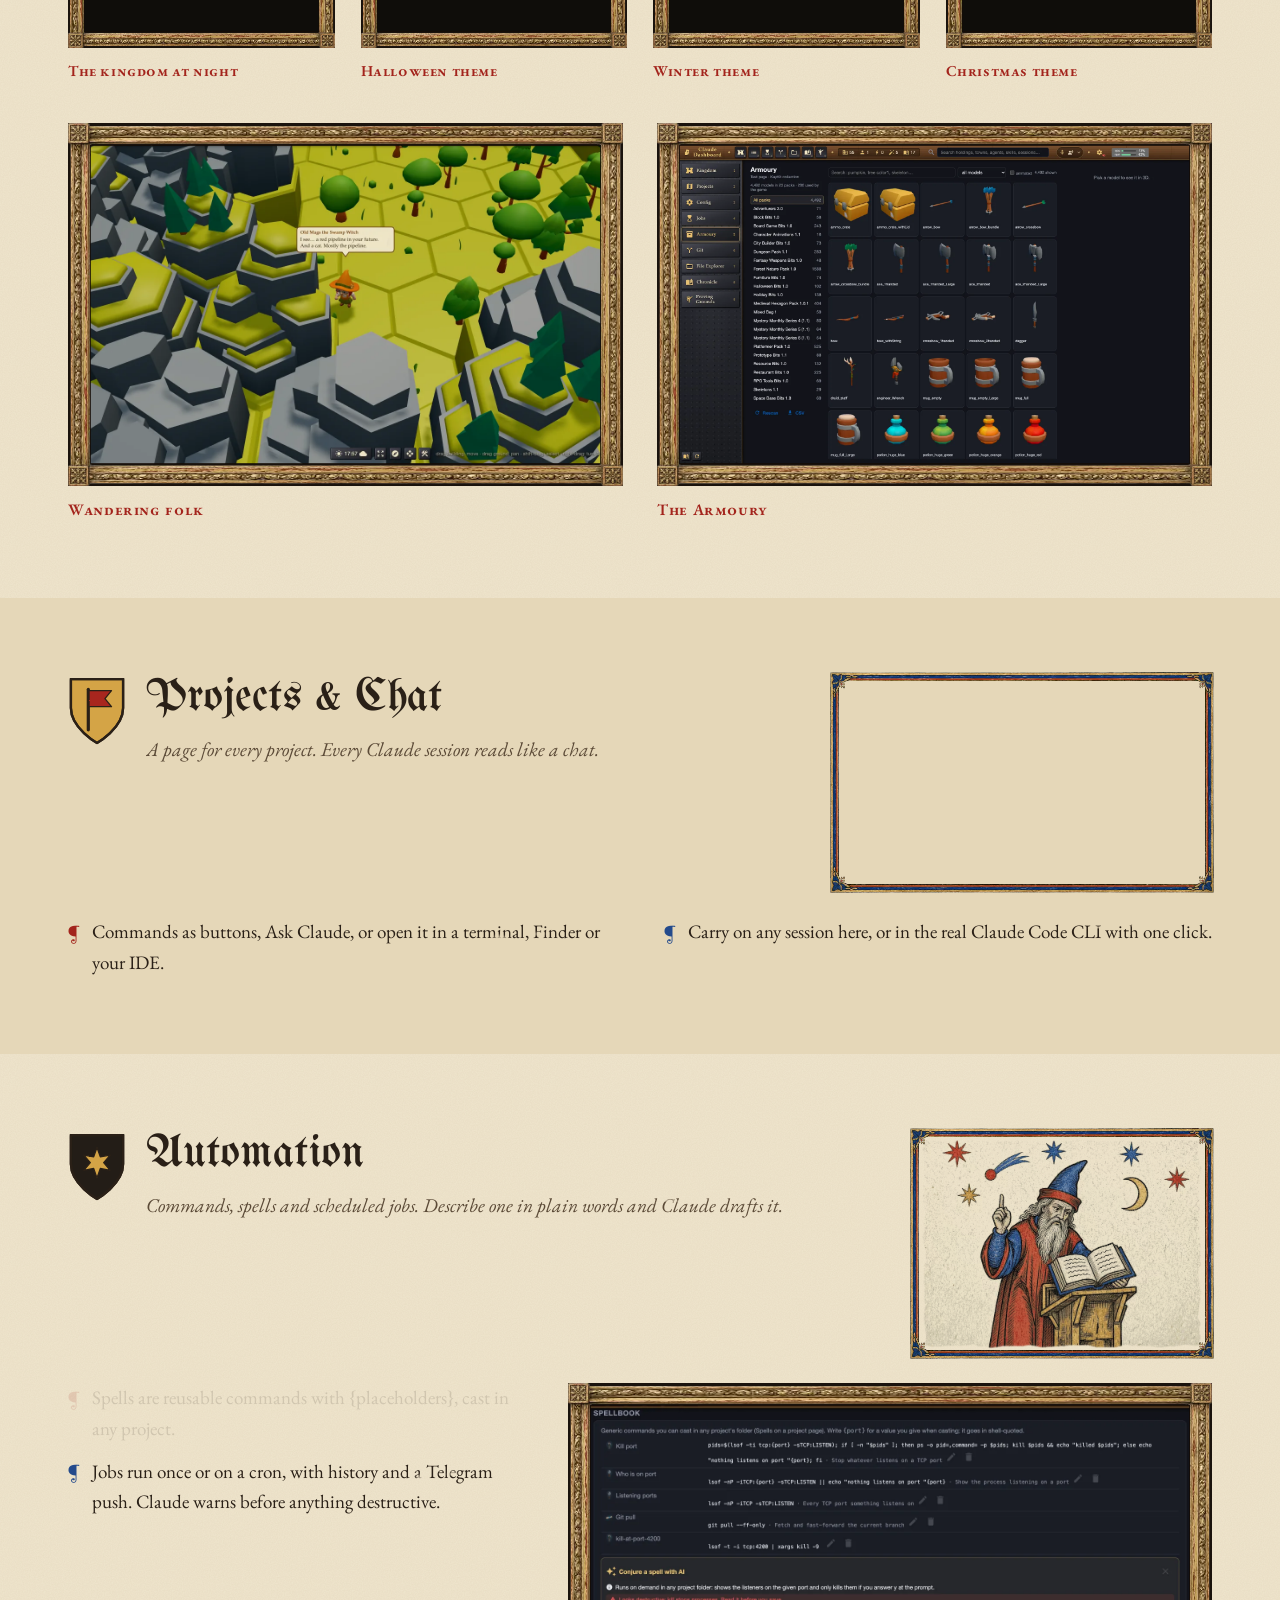
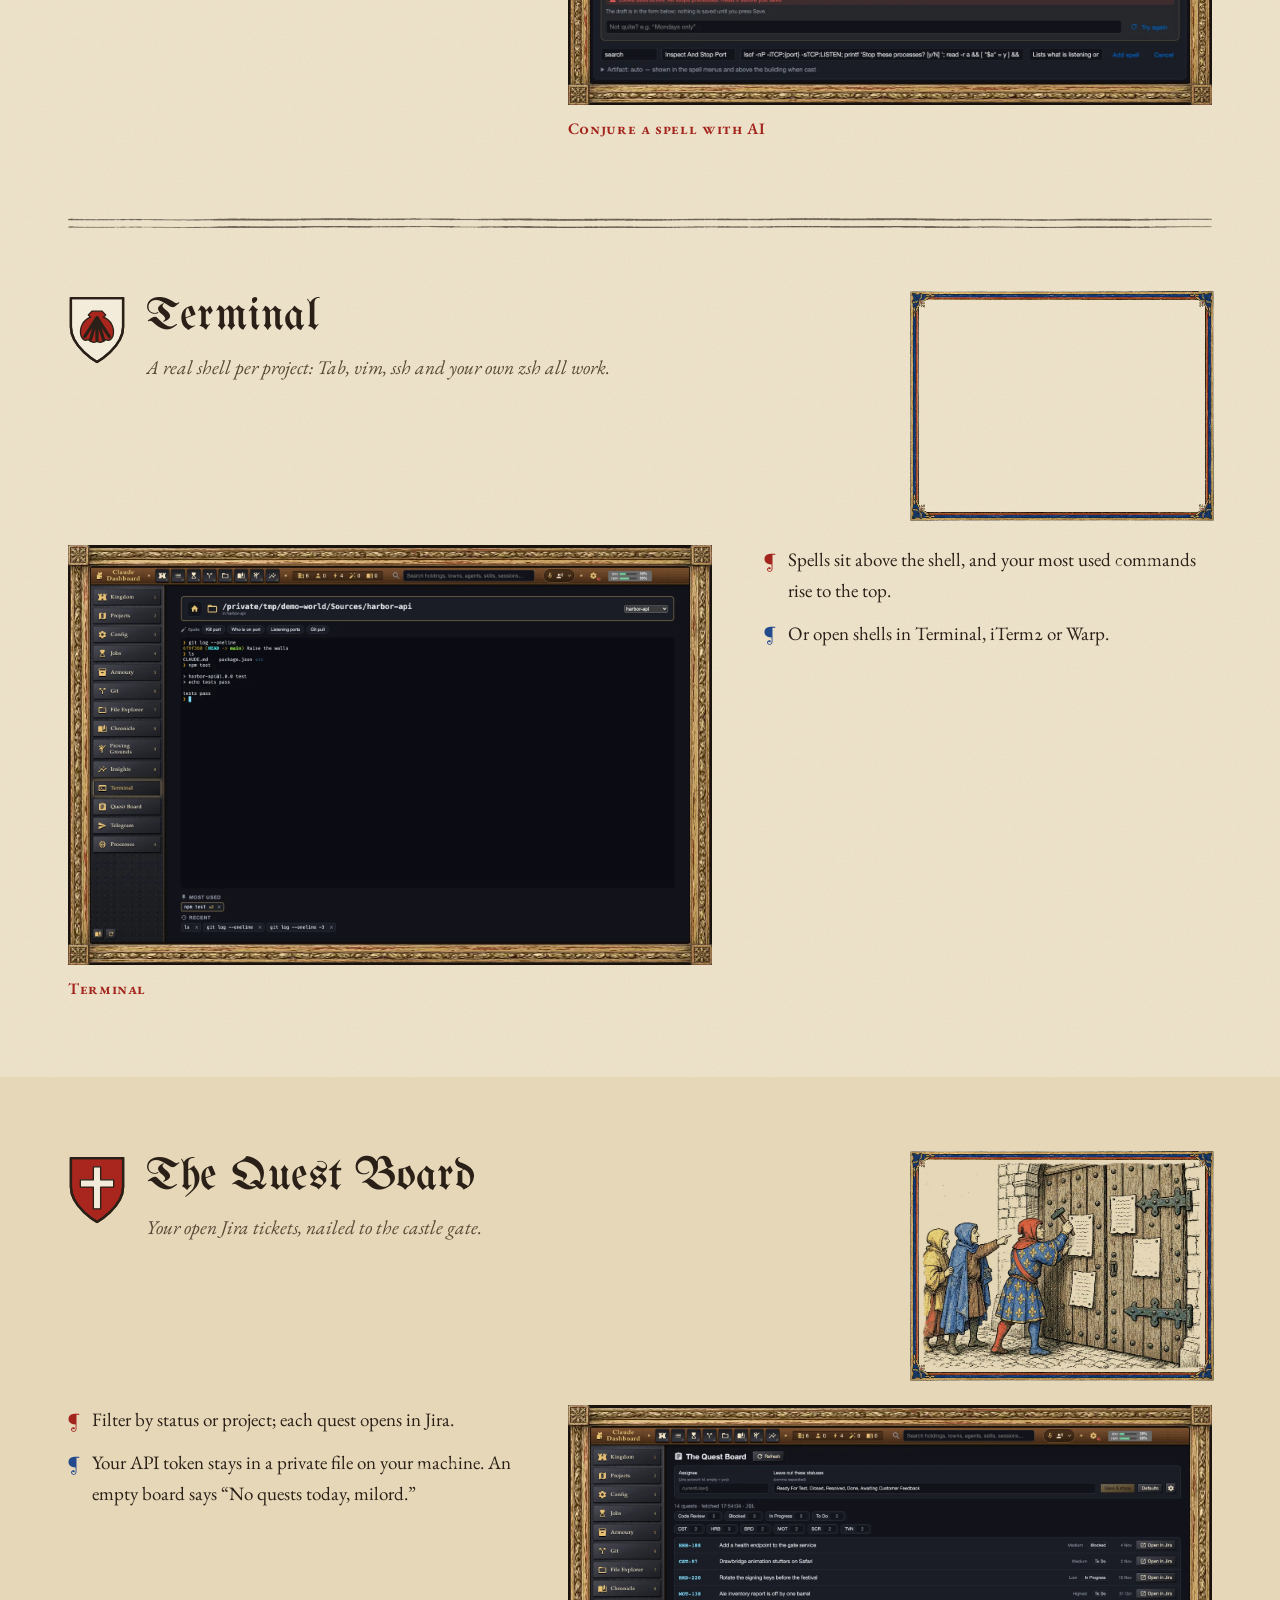
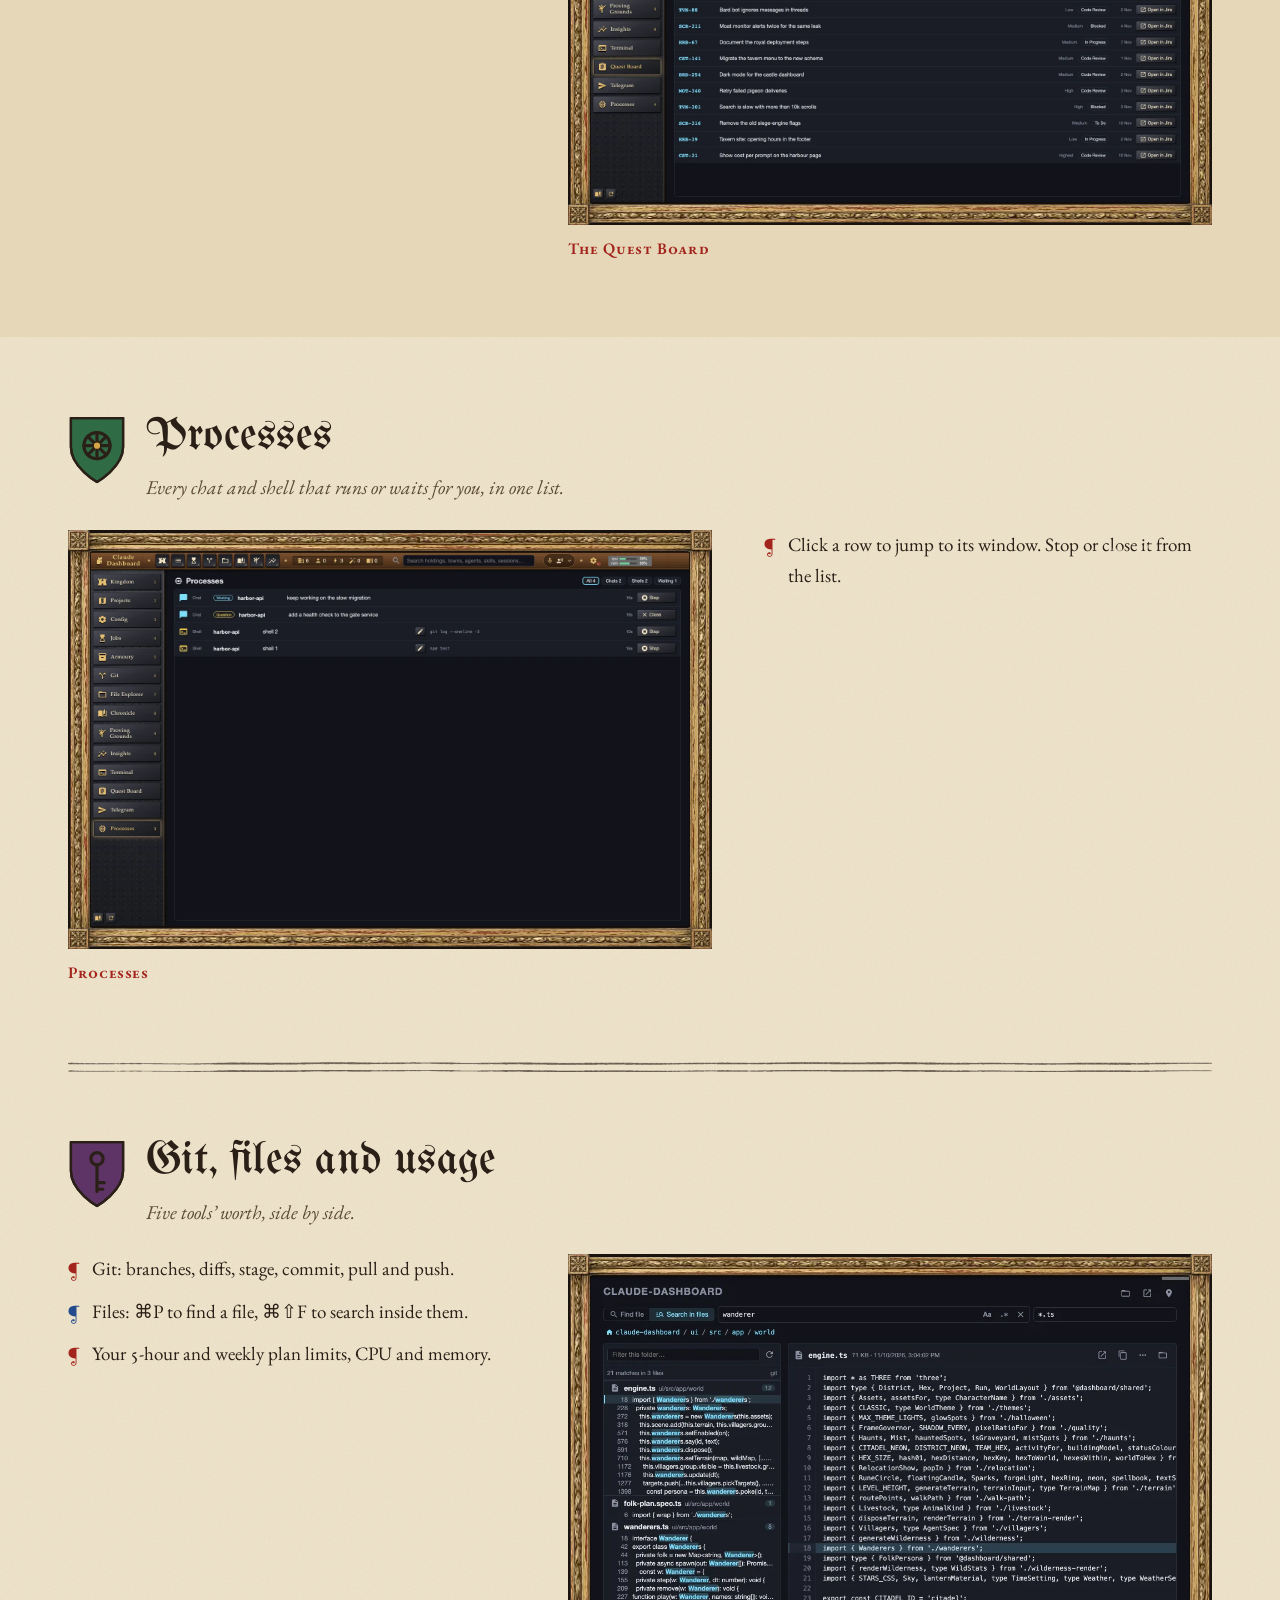
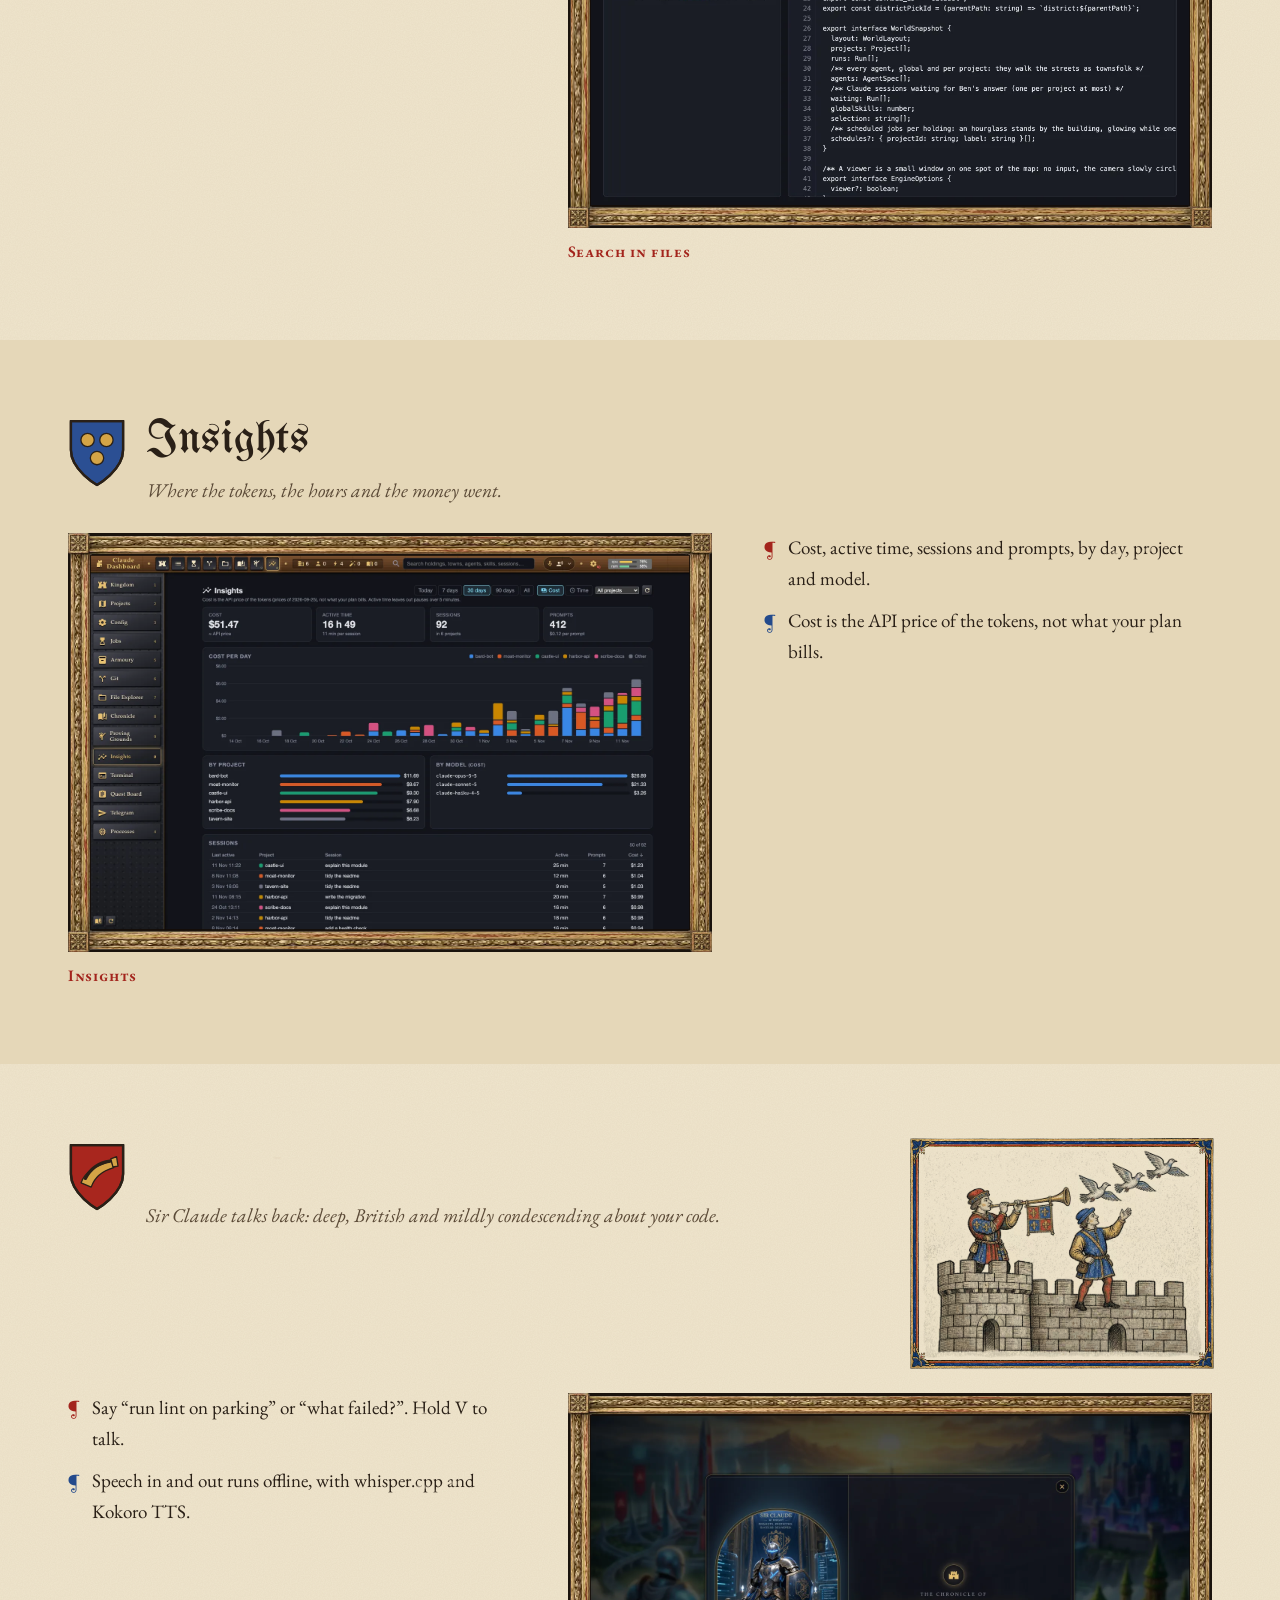
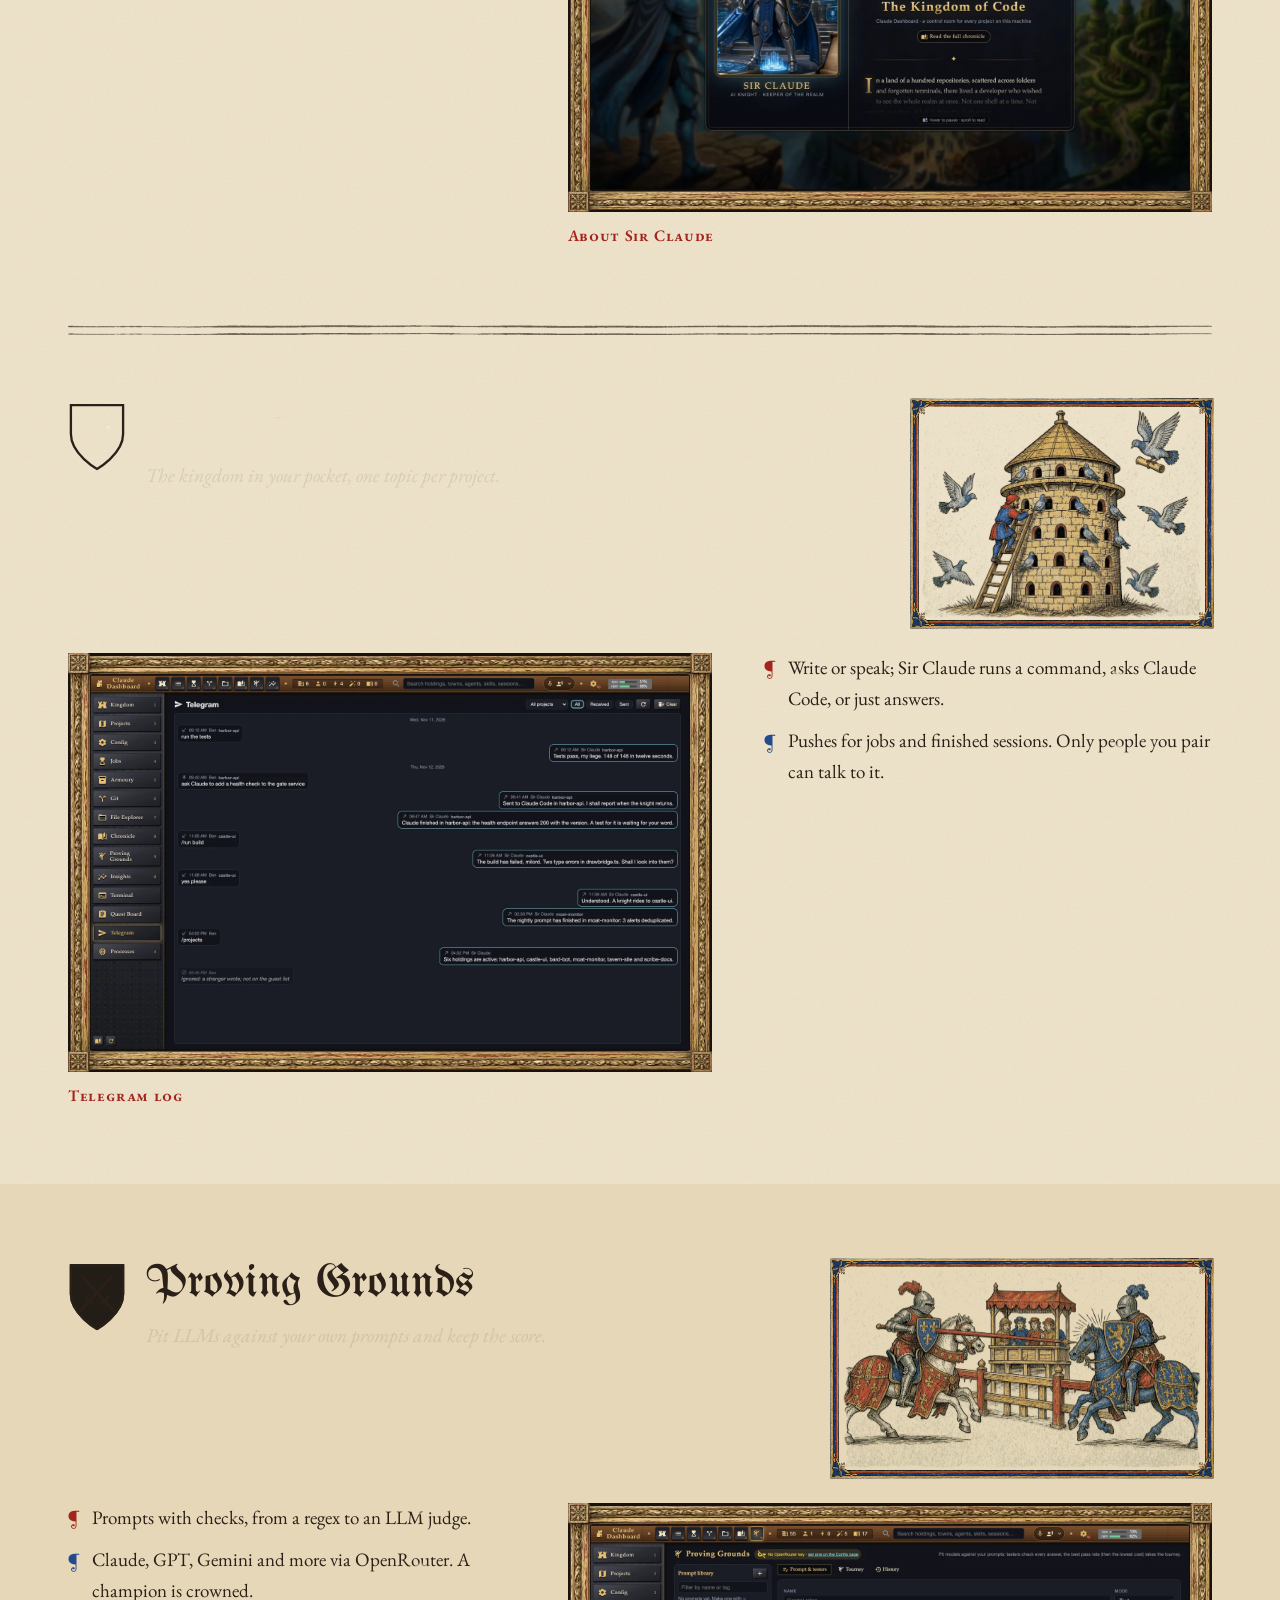
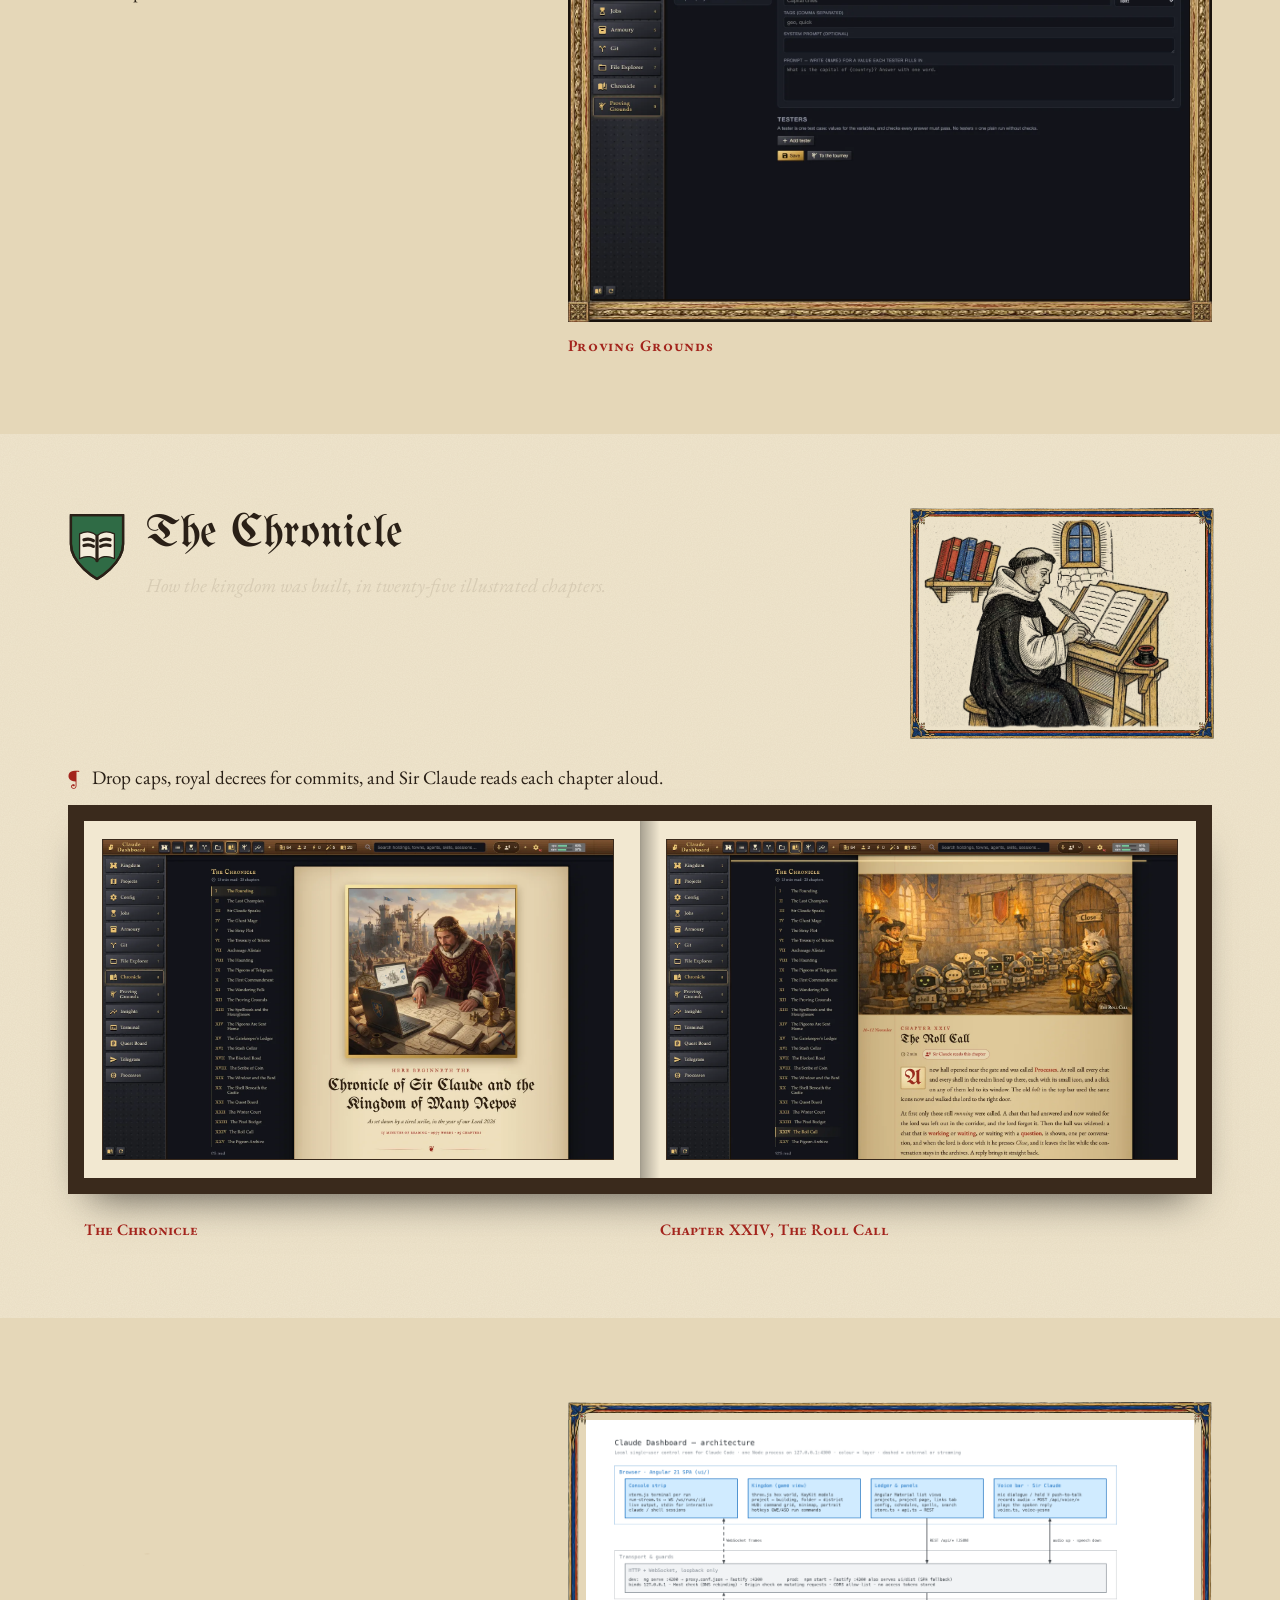
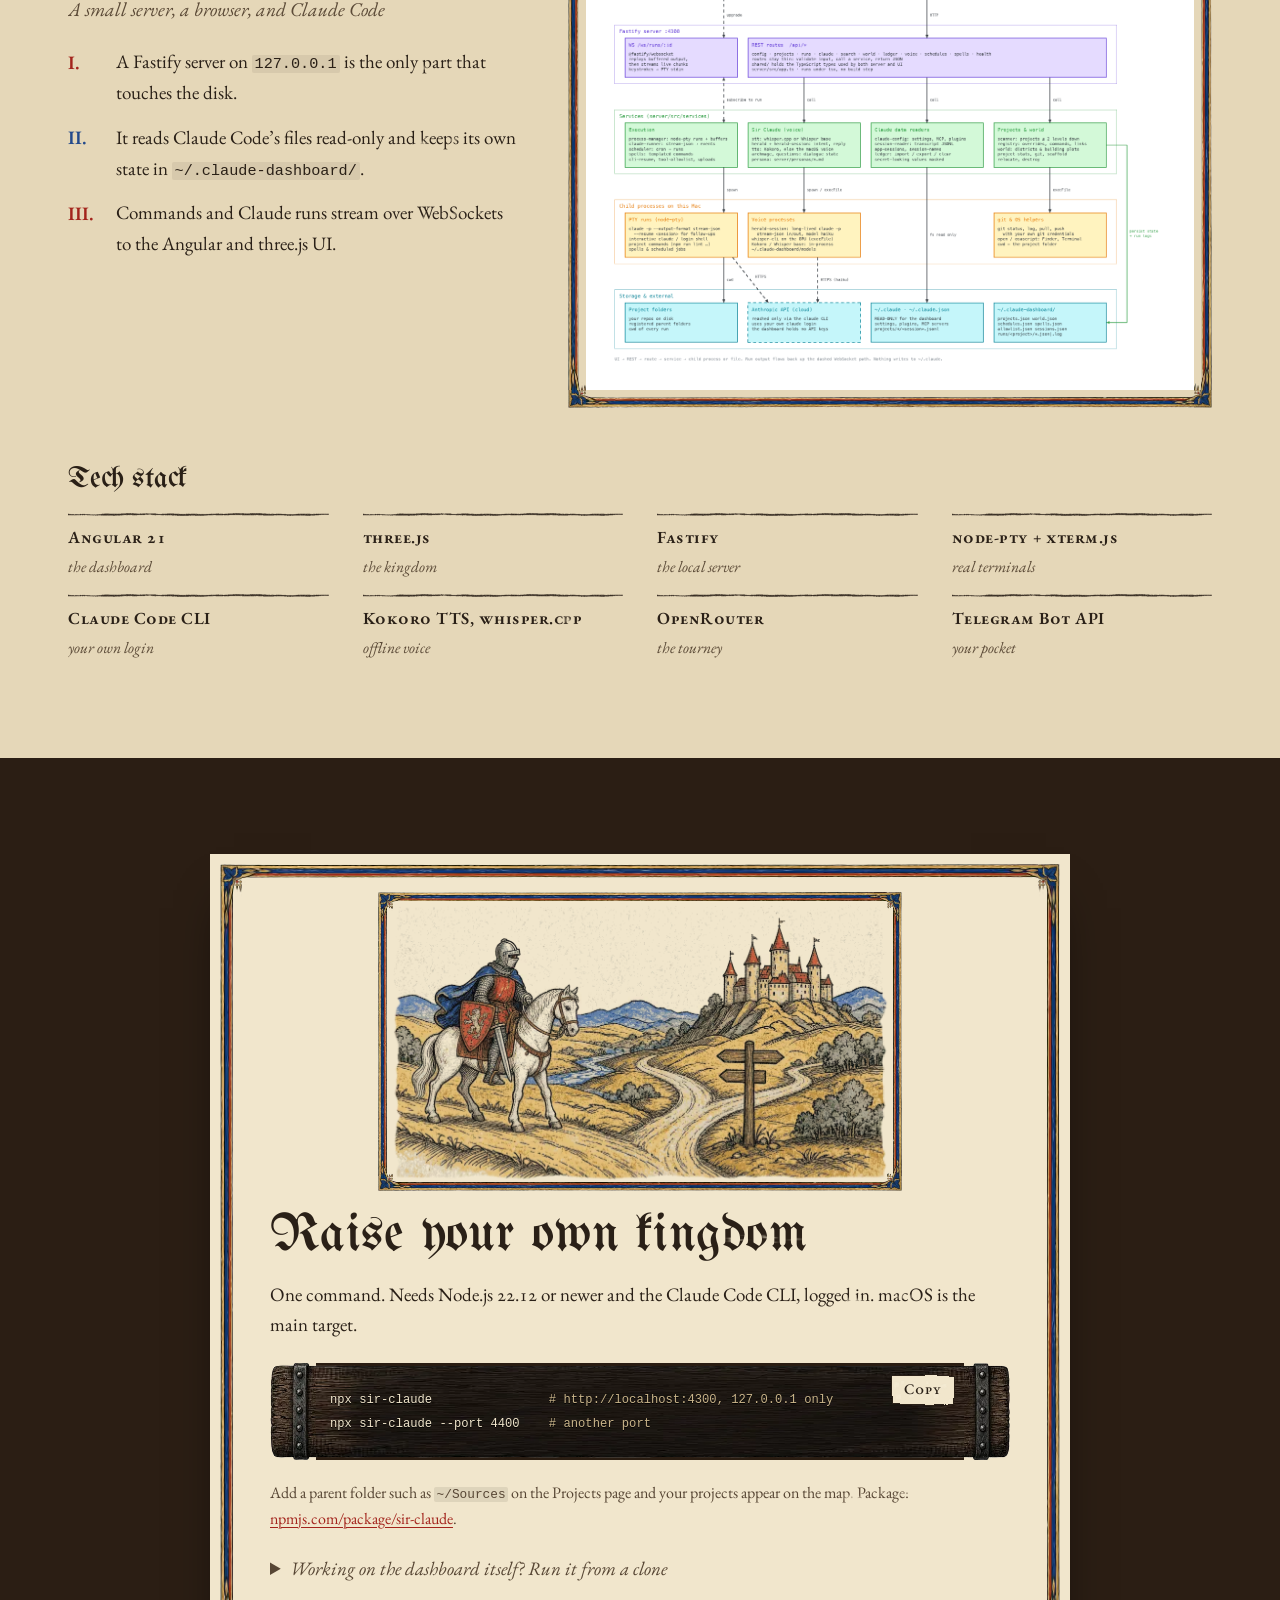
==== commit 69285d2e: "Hero frame drawn by an illuminator; worn period UI; ink-on-vellum text; copy cut by more than half -" ====
--- a/index.html
+++ b/index.html
@@ -74,6 +74,7 @@
   ]
 }
 </script>
+<link rel="preload" as="image" imagesrcset="img/art/hero-knight-420.avif 420w, img/art/hero-knight.avif 640w" imagesizes="(max-width: 900px) 230px, 340px" type="image/avif" fetchpriority="high">
 <meta name="color-scheme" content="light only">
 <meta name="theme-color" content="#efe5cd">
 <link rel="preconnect" href="https://fonts.googleapis.com">
@@ -82,6 +83,7 @@
 <style>
 
 :root {
+  --late-bg: transparent;
   --vellum: #efe5cd;
   --vellum-2: #e5d7b8;
   --vellum-3: #dccba6;
@@ -127,7 +129,7 @@
 .skip:focus { top: 10px; }
 
 /* ---------- running head ---------- */
-.runhead { position: sticky; top: 0; z-index: 20; background: var(--vellum); border-bottom: 1px solid var(--line); box-shadow: 0 3px 0 -2px var(--line); }
+.runhead { position: sticky; top: 0; z-index: 20; background: var(--vellum) url(img/ui/rule.webp) left bottom / 100% 6px no-repeat; padding-bottom: 3px; }
 .runhead .wrap { display: flex; align-items: center; gap: 24px; height: 62px; }
 .brand { display: flex; align-items: center; gap: 10px; color: var(--ink); text-decoration: none; line-height: 1; }
 .brand svg { width: 30px; height: 30px; flex: none; }
@@ -137,17 +139,18 @@
 .runhead nav > a { color: var(--ink); text-decoration: none; font-variant: small-caps; letter-spacing: .05em; font-size: 1.02rem; }
 .runhead nav > a:hover, .runhead nav > a[aria-current="true"] { color: var(--red); }
 .toc { position: relative; }
-.toc summary { list-style: none; cursor: pointer; font-variant: small-caps; letter-spacing: .05em; font-size: 1.02rem; padding: 6px 14px; border: 1px solid var(--ink); color: var(--ink); user-select: none; }
+.toc summary { list-style: none; cursor: pointer; font-variant: small-caps; letter-spacing: .05em; font-size: 1.02rem; padding: 6px 14px; color: var(--ink); user-select: none; position: relative; isolation: isolate; }
 .toc summary::-webkit-details-marker { display: none; }
-.toc[open] summary, .toc summary:hover { background: var(--ink); color: var(--vellum); }
-.toc-panel { position: absolute; right: 0; top: calc(100% + 10px); width: min(560px, calc(100vw - 32px)); background: var(--vellum); border: 1px solid var(--ink); box-shadow: 6px 6px 0 -1px var(--vellum-3), 6px 6px 0 0 var(--ink); padding: 22px 26px 18px; }
+.toc[open] summary, .toc summary:hover { color: var(--vellum); }
+.toc[open] summary::before, .toc summary:hover::before { background-color: var(--ink); }
+.toc-panel { position: absolute; right: 0; top: calc(100% + 10px); width: min(560px, calc(100vw - 32px)); background: var(--vellum); background-clip: padding-box; border: 16px solid transparent; border-image: var(--late-off, url(img/ui/frame-illum.webp) 52 / 16px stretch); padding: 10px 14px 8px; }
 .toc-panel p { margin: 0 0 10px; font-family: "UnifrakturMaguntia", serif; font-size: 1.5rem; color: var(--red); }
 .toc-panel ul { list-style: none; margin: 0; padding: 0; columns: 2; column-gap: 28px; }
 .toc-panel li { break-inside: avoid; }
 .toc-panel a { display: block; padding: 4px 0 4px 14px; color: var(--ink); text-decoration: none; position: relative; }
 .toc-panel a:hover { color: var(--red); }
 .toc-panel a[aria-current="true"] { color: var(--red); }
-.toc-panel a[aria-current="true"]::before { content: ""; position: absolute; left: 0; top: .55em; width: 6px; height: .9em; background: var(--red); transform: skewY(-24deg); }
+.toc-panel a[aria-current="true"]::before { content: "¶"; position: absolute; left: -2px; top: 4px; color: var(--red); font-weight: 600; }
 
 /* ---------- opening folio (hero) ---------- */
 .opening { position: relative; overflow: hidden; }
@@ -169,35 +172,52 @@
 .metaphor { font-size: 1.26rem; line-height: 1.55; margin: 30px 0 18px; max-width: 32em; }
 .plain { color: var(--ink-soft); font-size: 1.02rem; max-width: 34em; margin: 0 0 30px; }
 .cta { display: flex; flex-wrap: wrap; align-items: center; gap: 14px 26px; }
-.btn { display: inline-block; padding: 12px 24px 13px; font: 500 1.08rem/1 "EB Garamond", serif; font-variant: small-caps; letter-spacing: .07em; text-decoration: none; color: var(--ink); border: 1px solid var(--ink); background: transparent; cursor: pointer; transition: background .2s, color .2s, transform .2s; }
-.btn:hover { background: var(--ink); color: var(--vellum); }
-.btn.red { background: #a3241c; border-color: #a3241c; color: #fbf3df; box-shadow: inset 0 0 0 3px #a3241c, inset 0 0 0 4px rgba(251,243,223,.55); }
-.btn.red:hover { background: var(--ink); border-color: var(--ink); box-shadow: inset 0 0 0 3px var(--ink), inset 0 0 0 4px rgba(251,243,223,.4); color: #fbf3df; }
+.btn { position: relative; isolation: isolate; display: inline-block; padding: 12px 24px 13px; font: 500 1.08rem/1 "EB Garamond", serif; font-variant: small-caps; letter-spacing: .07em; text-decoration: none; color: var(--ink); border: 0; background: none; cursor: pointer; transition: color .2s; }
+.btn::before, .toc summary::before, .copy::before { content: ""; position: absolute; inset: 0; z-index: -1; background: transparent url(img/ui/worn.webp) 0 0 / 160px; border: 1.8px solid var(--ink); filter: url(#rough); transition: background-color .2s; }
+.btn:hover { color: var(--vellum); }
+.btn:hover::before { background-color: var(--ink); }
+.btn.red { color: #fbf3df; }
+.btn.red::before { background-color: #a3241c; border-color: #6e1610; }
+.btn.red::after { content: ""; position: absolute; inset: 4px; z-index: -1; border: 1px solid rgba(251,243,223,.6); filter: url(#rough); }
+.btn.red:hover::before { background-color: var(--ink); border-color: var(--ink); }
 .cmd { display: inline-flex; align-items: center; gap: 10px; font-size: 1rem; color: var(--ink-soft); }
 .cmd code { font-size: .95rem; color: var(--ink); }
 .miniature { grid-column: 3; grid-row: 1 / span 2; align-self: center; margin: 0; justify-self: end; width: min(100%, 430px); }
 .arch { position: relative; aspect-ratio: 5 / 6; }
-.arch img { position: absolute; inset: 14px; width: calc(100% - 28px); height: calc(100% - 28px); object-fit: cover; object-position: 50% 30%; clip-path: url(#arch-clip); }
-.arch .frame { position: absolute; inset: 0; width: 100%; height: 100%; overflow: visible; }
-.frame .f-gold { fill: none; stroke: url(#gold-leaf); stroke-width: 7; }
-.frame .f-ink { fill: none; stroke: var(--ink); stroke-width: .8; }
-.frame .f-dots circle { fill: var(--vellum); stroke: var(--ink); stroke-width: .8; }
+.arch picture { position: absolute; left: 10.4%; top: 7.333%; width: 79.2%; height: 87.333%; clip-path: url(#arch-clip); overflow: hidden; }
+.arch img { transform: translateY(calc(var(--hp, 0) * 18px)) scale(1.05); will-change: transform; display: block; width: 100%; height: 100%; object-fit: cover; object-position: 50% 22%; }
+.arch .frame { position: absolute; inset: 0; width: 100%; height: 100%; overflow: visible; pointer-events: none; }
+.h-gold { fill: #c79a3e; }
+.h-pounce { fill: none; stroke: #7d561a; stroke-width: 1.1; stroke-linecap: round; stroke-dasharray: 0 5; opacity: .75; }
+.h-burnish { fill: #fbeab0; opacity: 0; mix-blend-mode: soft-light; }
+.h-lapis { fill: #234a8c; }
+.h-pen path { fill: none; stroke: #f3ead4; stroke-width: .7; stroke-linecap: round; }
+.h-gdot circle { fill: #e2c27a; stroke: #5b3f12; stroke-width: .3; }
+.h-red { fill: none; stroke: #a3241c; stroke-width: 1.7; }
+.h-rule path { fill: none; stroke: #2a2017; stroke-width: .75; stroke-linejoin: miter; }
+.h-ivy path { fill: none; stroke: #2a2017; stroke-width: .7; stroke-linecap: round; }
+.h-ivy .h-leaf { stroke: #2a2017; stroke-width: .35; fill: #c79a3e; }
+.h-ivy .h-leaf.b { fill: #234a8c; }
+.h-ivy .h-leaf.r { fill: #a3241c; }
+.h-berry { fill: #c79a3e; stroke: #2a2017; stroke-width: .3; }
 .miniature figcaption { text-align: center; font-style: italic; color: var(--ink-soft); margin-top: 14px; font-size: 1.02rem; }
 
 /* ---------- flyover + three virtues ---------- */
 .flyover { margin: 0 auto; }
 .flyover .plate { margin: 0; }
 .flyover figcaption { text-align: center; }
-.virtues { display: grid; grid-template-columns: repeat(3, minmax(0, 1fr)); gap: 0; margin: 64px 0 24px; border-top: 1px solid var(--ink); border-bottom: 1px solid var(--ink); }
+.virtues { display: grid; grid-template-columns: repeat(3, minmax(0, 1fr)); gap: 0; margin: 64px 0 24px; background: url(img/ui/rule.webp) left top / 100% 6px no-repeat, url(img/ui/rule.webp) left bottom / 100% 6px no-repeat; padding: 6px 0; }
 .virtues > div { padding: 24px 28px 26px; }
-.virtues > div + div { border-left: 1px solid var(--line); }
+.virtues > div + div { background: url(img/ui/rule.webp) left center / 6px 70% no-repeat; }
 .virtues h2 { font: 400 1.75rem/1.1 "UnifrakturMaguntia", serif; margin-bottom: 8px; }
 .virtues > div:nth-child(2) h2 { color: var(--blue); }
 .virtues > div:nth-child(odd) h2 { color: var(--red); }
 .virtues p { margin: 0; font-size: 1.04rem; }
 
 /* ---------- generated scenes, printed onto the vellum ---------- */
-.scene { margin: 0; }
+.scene { margin: 0; position: relative; }
+.scene::after { content: ""; position: absolute; inset: -2px; border: 15px solid transparent; border-image: var(--late-off, url(img/ui/frame-illum.webp) 52 / 15px stretch); pointer-events: none; }
+.scene picture { display: block; padding: 6px; }
 .scene img { display: block; width: 100%; height: auto; mix-blend-mode: multiply; }
 .fhead .scene { grid-column: 3; grid-row: 1 / span 3; align-self: center; width: 300px; justify-self: end; }
 .fhead .scene.wide { width: 380px; }
@@ -210,8 +230,8 @@
 
 /* ---------- plates (screenshots as framed miniatures) ---------- */
 .plate { margin: 0; }
-.plate > a { display: block; position: relative; padding: 7px; background: linear-gradient(135deg, var(--gold-lo), var(--gold-hi) 28%, var(--gold) 50%, var(--gold-hi) 72%, var(--gold-lo)); box-shadow: var(--plate-shadow); outline: 1px solid var(--ink); outline-offset: 0; }
-.plate > a::after { content: ""; position: absolute; inset: 6px; border: 1px solid rgba(30,20,10,.65); pointer-events: none; }
+.plate > a { display: block; position: relative; border: 22px solid transparent; border-image: var(--late-off, url(img/ui/frame-gilt.webp) 60 / 22px stretch); background: #1a130d; }
+.plate > a::after { content: ""; position: absolute; inset: 0; box-shadow: inset 0 0 0 1px rgba(20,12,6,.8); pointer-events: none; }
 .plate img, .plate video { width: 100%; background: #0f0d0a; }
 .plate figcaption { margin-top: 12px; font-size: 1rem; line-height: 1.5; color: var(--ink-soft); font-style: italic; max-width: 46em; }
 .plate figcaption strong { font-style: normal; font-weight: 600; font-variant: small-caps; letter-spacing: .04em; color: var(--red); margin-right: .35em; }
@@ -220,12 +240,9 @@
 .walk { position: relative; }
 .walk-stick { display: grid; grid-template-columns: minmax(0, .5fr) minmax(0, 1.5fr); gap: 36px; align-items: center; padding-top: 60px; padding-bottom: 40px; }
 .walk h2 { font-size: clamp(2.4rem, 4.6vw, 3.8rem); }
-.ribbon { --c: #a3241c; position: relative; display: inline-block; margin: 0 0 18px 18px; padding: 7px 22px 8px; background: var(--c); color: #fbf3df; font-style: italic; font-size: 1.08rem; line-height: 1.2; }
-.ribbon::before, .ribbon::after { content: ""; position: absolute; top: 7px; bottom: -7px; width: 22px; background: color-mix(in srgb, var(--c) 72%, #000); z-index: -1; }
-.ribbon::before { left: -16px; clip-path: polygon(0 0, 100% 0, 100% 100%, 0 100%, 40% 50%); }
-.ribbon::after { right: -16px; clip-path: polygon(0 0, 100% 0, 60% 50%, 100% 100%, 0 100%); }
+.ribbon { --img: url(img/ui/ribbon-red.webp); position: relative; display: inline-block; margin: 0 0 14px; padding: 15px 6px 9px; border-style: solid; border-width: 0 50px; border-color: transparent; border-image: var(--late-off, var(--img) 0 124 fill / 0 50px stretch); background-color: var(--late-bg, transparent); color: #fbf3df; font-style: italic; font-size: 1.08rem; line-height: 1.2; text-shadow: 0 1px 0 rgba(60,10,6,.6); }
 .ribbon-wrap { position: relative; z-index: 0; display: inline-block; }
-.blue-ribbon { --c: #234a8c; }
+.blue-ribbon { --img: url(img/ui/ribbon-blue.webp); text-shadow: 0 1px 0 rgba(8,20,50,.6); }
 .walk .hint { margin: 16px 0 0; color: var(--ink-soft); font-style: italic; font-size: 1rem; max-width: 18em; }
 .map { width: 100%; height: auto; overflow: visible; font-family: "EB Garamond", serif; }
 .m-land { fill: var(--vellum-2); fill-opacity: var(--coast, 1); }
@@ -258,11 +275,9 @@
 
 /* ---------- folios (feature sections) ---------- */
 .folio { padding: 76px 0; position: relative; }
-.folio + .folio::before { content: ""; position: absolute; top: 0; left: 50%; width: min(1144px, calc(100% - 56px)); transform: translateX(-50%); height: 9px; background:
-  linear-gradient(var(--ink), var(--ink)) top / 100% 1px no-repeat,
-  linear-gradient(var(--ink), var(--ink)) bottom / 100% 1px no-repeat; opacity: .55; }
+.folio + .folio::before { content: ""; position: absolute; top: 0; left: 50%; width: min(1144px, calc(100% - 56px)); transform: translateX(-50%); height: 12px; background: url(img/ui/rule.webp) left top / 100% 5px no-repeat, url(img/ui/rule.webp) right bottom / 100% 4px no-repeat; opacity: .75; }
 .fhead { display: grid; grid-template-columns: 58px minmax(0, 1fr); gap: 4px 20px; align-items: start; margin-bottom: 26px; }
-.shield { width: 58px; height: 70px; grid-row: 1 / span 2; margin-top: 2px; overflow: visible; }
+.shield { filter: url(#worn-edge); width: 58px; height: 70px; grid-row: 1 / span 2; margin-top: 2px; overflow: visible; }
 .shield .field { stroke: var(--ink); stroke-width: 1.6; }
 .shield .charge { stroke: var(--ink); stroke-width: .9; stroke-linejoin: round; }
 .shield .line { fill: none; stroke-width: 2.2; stroke-linecap: round; }
@@ -283,9 +298,9 @@
 /* kingdom */
 .kingdom .feats { margin-bottom: 40px; }
 .hours { display: grid; grid-template-columns: repeat(4, minmax(0, 1fr)); gap: 26px; margin: 44px 0 40px; }
-.hours .plate > a { border-radius: 50% 50% 0 0 / 34% 34% 0 0; outline: none; padding: 8px; box-shadow: var(--plate-shadow), 0 0 0 1px var(--ink); }
-.hours .plate > a::after { border-radius: 50% 50% 0 0 / 32% 32% 0 0; }
-.hours .plate img { border-radius: 50% 50% 0 0 / 32% 32% 0 0; aspect-ratio: 4 / 5; object-fit: cover; }
+.hours .plate > a { border-width: 16px; border-image-width: 16px; }
+
+.hours .plate img { aspect-ratio: 4 / 5; object-fit: cover; }
 .hours figcaption { font-size: .95rem; }
 .pair { display: grid; grid-template-columns: repeat(2, minmax(0, 1fr)); gap: 34px; }
 .pair img { aspect-ratio: 16 / 10; object-fit: cover; object-position: top; }
@@ -310,7 +325,7 @@
 .leaf-face { position: absolute; inset: 0; backface-visibility: hidden; -webkit-backface-visibility: hidden; background: #f2e8d1; }
 .leaf-front { display: grid; place-items: center; padding: 24px; text-align: center; color: #2a2017; }
 .leaf-front .lf-title { font: 400 clamp(2.2rem, 4vw, 3.4rem)/1 "UnifrakturMaguntia", serif; }
-.leaf-front .lf-border { position: absolute; inset: 14px; border: 1px solid #2a2017; box-shadow: inset 0 0 0 5px #f2e8d1, inset 0 0 0 6px #a3241c; }
+.leaf-front .lf-border { position: absolute; inset: 14px; border: 18px solid transparent; border-image: var(--late-off, url(img/ui/frame-illum.webp) 52 / 18px stretch); }
 .leaf-back { transform: rotateY(180deg); padding: 18px 26px 18px 18px; }
 .leaf-back img { width: 100%; border: 1px solid #3a2a1c; }
 .page.under { display: grid; place-items: center; }
@@ -320,21 +335,22 @@
 .how { padding: 84px 0; background: var(--vellum-2); }
 .how .split { align-items: center; }
 .how h2 { margin-bottom: 8px; }
+.how-lead { font-style: italic; color: var(--ink-soft); font-size: 1.22rem; margin: 0; }
 .how ol { list-style: none; counter-reset: s; margin: 22px 0 0; padding: 0; }
 .how ol li { counter-increment: s; position: relative; padding-left: 2.5em; margin-bottom: 14px; }
 .how ol li::before { content: counter(s, upper-roman) "."; position: absolute; left: 0; top: .02em; color: var(--red); font-weight: 600; font-variant: small-caps; }
 .how ol li:nth-child(even)::before { color: var(--blue); }
-.diagram { display: block; background: #fff; padding: 12px; border: 1px solid var(--ink); box-shadow: 6px 6px 0 -1px var(--vellum-2), 6px 6px 0 0 var(--ink); }
+.diagram { display: block; background: #fff; background-clip: padding-box; padding: 8px; border: 18px solid transparent; border-image: var(--late-off, url(img/ui/frame-illum.webp) 52 / 18px stretch); }
 .stack-h { margin: 56px 0 18px; font: 400 1.9rem/1 "UnifrakturMaguntia", serif; }
 .stack { display: grid; grid-template-columns: repeat(4, minmax(0, 1fr)); gap: 0 34px; margin: 0; }
-.stack div { padding: 12px 0 14px; border-top: 1px solid var(--line); }
+.stack div { padding: 12px 0 14px; background: url(img/ui/rule.webp) left top / 100% 5px no-repeat; }
 .stack dt { font-weight: 600; font-variant: small-caps; letter-spacing: .03em; font-size: 1.06rem; }
 .stack dd { margin: 2px 0 0; color: var(--ink-soft); font-size: .98rem; font-style: italic; }
 
 /* install: a charter on the oak table */
 .install { background: var(--oak); color: #efe3c6; padding: 96px 0 120px; position: relative; }
 .charter { position: relative; max-width: 860px; margin: 0 auto; background: #f1e6cc; color: #2a2017; padding: 52px 60px 70px; box-shadow: 0 30px 50px -24px rgba(0,0,0,.9); }
-.charter::before { content: ""; position: absolute; inset: 12px; border: 1px solid rgba(42,32,23,.55); pointer-events: none; }
+.charter::before { content: ""; position: absolute; inset: 10px; border: 22px solid transparent; border-image: var(--late-off, url(img/ui/frame-illum.webp) 52 / 22px stretch); pointer-events: none; }
 .charter h2 { color: #2a2017; font-size: clamp(2.3rem, 4.4vw, 3.4rem); margin: 4px 0 14px; }
 .charter > p { margin: 0 0 16px; }
 .charter a { color: #a3241c; }
@@ -343,27 +359,28 @@
 .charter .ribbon { margin-bottom: 0; }
 .term { position: relative; margin: 22px 0 20px; }
 pre { margin: 0; background: var(--code-bg); color: var(--code-ink); padding: 18px 22px; overflow-x: auto; line-height: 1.6; }
+.charter pre { background: #2a1d12; background-clip: padding-box; color: #f1e6cc; border-style: solid; border-color: #2a1d12; border-width: 0 46px; border-image: var(--late-off, url(img/ui/oak.webp) 0 96 fill / 0 46px stretch); padding: 24px 14px; text-shadow: 0 1px 0 #000; }
+.charter pre .c { color: #c9b48a; }
 pre .c { color: var(--code-dim); }
-.copy { position: absolute; top: 10px; right: 10px; font: 500 .92rem/1 "EB Garamond", serif; font-variant: small-caps; letter-spacing: .06em; padding: 7px 12px 8px; background: #f1e6cc; color: #2a2017; border: 0; cursor: pointer; }
-.copy:hover { background: #e9c46c; }
+.copy { position: absolute; top: 12px; right: 56px; isolation: isolate; font: 500 .92rem/1 "EB Garamond", serif; font-variant: small-caps; letter-spacing: .06em; padding: 7px 12px 8px; background: none; color: #2a2017; border: 0; cursor: pointer; }
+.copy::before { background-color: #f1e6cc; }
+.copy:hover::before { background-color: #e9c46c; }
 details.src { margin-top: 22px; }
 details.src summary { cursor: pointer; font-style: italic; color: #574634; }
 details.src pre { margin-top: 12px; }
-.pendant { position: absolute; left: 50%; bottom: -132px; width: 170px; margin-left: -85px; height: 212px; pointer-events: none; }
-.pendant svg { width: 100%; height: 100%; overflow: visible; }
-.seal-swing { transform-origin: 60px 0; }
-.cord { fill: none; stroke: #2e6844; stroke-width: 3; }
-.cord + .cord { stroke: #a3241c; }
+.pendant { position: absolute; left: 50%; bottom: -150px; width: 132px; margin-left: -66px; pointer-events: none; }
+.seal-img { display: block; width: 100%; height: auto; }
+.seal-swing { display: block; transform-origin: 50% 0; }
 
 /* membership */
 .member { padding: 170px 0 96px; text-align: left; }
-.member .wrap { display: grid; grid-template-columns: minmax(0, 1fr) minmax(0, 1fr); gap: 44px; align-items: end; }
+.member .wrap { display: grid; grid-template-columns: minmax(0, 1fr) minmax(0, 1fr); gap: 44px; align-items: center; }
 .member h2 { font-size: clamp(2.4rem, 4.8vw, 3.9rem); margin: 6px 0 0; }
 .member p { margin: 0 0 22px; font-size: 1.18rem; max-width: 30em; }
 .member .cta { gap: 12px 14px; }
 
 /* colophon */
-.colophon { border-top: 1px solid var(--ink); padding: 40px 0 56px; text-align: center; color: var(--ink-soft); font-size: 1rem; }
+.colophon { background: url(img/ui/rule.webp) left top / 100% 6px no-repeat; padding: 40px 0 56px; text-align: center; color: var(--ink-soft); font-size: 1rem; }
 .colophon .fin { display: block; width: 42px; margin: 0 auto 16px; }
 .colophon p { margin: 4px 0; }
 
@@ -407,8 +424,12 @@
   .book-caps { grid-template-columns: minmax(0, 1fr); gap: 10px; padding: 12px 0 0; }
   .stack { grid-template-columns: minmax(0, 1fr); }
   .install { padding: 64px 0 110px; }
-  .charter { padding: 36px 22px 60px; }
-  .copy { position: static; display: block; margin: 8px 0 0 auto; }
+  .charter { padding: 38px 30px 64px; }
+  .charter::before { inset: 6px; border-width: 14px; border-image-width: 14px; }
+  .copy { position: relative; display: block; margin: 10px 0 0 auto; right: auto; top: auto; }
+  .plate > a { border-width: 14px; border-image-width: 14px; }
+  .charter pre { border-width: 0 30px; border-image-width: 0 30px; padding: 20px 10px; }
+  .ribbon { border-width: 0 42px; border-image-width: 0 42px; }
   .copy[hidden] { display: none; }
   .member { padding: 120px 0 72px; }
   .member .wrap { grid-template-columns: minmax(0, 1fr); gap: 10px; }
@@ -418,6 +439,10 @@
   .walk-stick { position: sticky; top: max(70px, calc(50vh - 330px)); padding-top: 30px; padding-bottom: 10px; }
   .no-leaf-mobile { display: none; }
 }
+
+html.js:not(.late) { --late-off: none; }
+html.js:not(.late) .ribbon { background-color: #a3241c; }
+html.js:not(.late) .blue-ribbon { background-color: #234a8c; }
 
 /* ---------- motion (only when the reader has not asked for less) ---------- */
 @media (prefers-reduced-motion: no-preference) {
@@ -429,10 +454,32 @@
   .js .initial .gild-wrap { animation: gild 1.2s ease-out .35s both; }
   .js .incipit h1 .t, .js .incipit .sub { animation: inkin 1.2s ease-out both; }
   .js .incipit .sub { animation-delay: .5s; }
-  .js .miniature .f-gold { stroke-dasharray: 1; stroke-dashoffset: 1; animation: ink 2.2s ease-in-out .4s forwards; }
+  /* writing: headings are penned left to right in fresh iron-gall ink that darkens as it dries;
+     other text surfaces from a faint ghost like a palimpsest, soaking in through blotches. Once each. */
+  .js .ink-pen, .js .ink-soak { -webkit-mask-repeat: no-repeat; mask-repeat: no-repeat; -webkit-mask-size: 300% 100%; mask-size: 300% 100%; -webkit-mask-position: 0 0; mask-position: 0 0; }
+  .js .ink-pen { -webkit-mask-image: url(img/ui/pen.webp); mask-image: url(img/ui/pen.webp); transition: -webkit-mask-position 1.5s cubic-bezier(.55,.1,.35,1), mask-position 1.5s cubic-bezier(.55,.1,.35,1), color 2.8s ease-out .9s; }
+  .js .ink-pen:not(.is-in) { -webkit-mask-position: 100% 0; mask-position: 100% 0; color: #8a4a22; }
+  .js .ink-soak { -webkit-mask-image: url(img/ui/soak.webp); mask-image: url(img/ui/soak.webp); transition: -webkit-mask-position 2.2s cubic-bezier(.4,.1,.3,1) var(--dl, .2s), mask-position 2.2s cubic-bezier(.4,.1,.3,1) var(--dl, .2s), filter 1.4s ease-out calc(var(--dl, .2s) + .4s); }
+  .js .ink-soak:not(.is-in) { -webkit-mask-position: 100% 0; mask-position: 100% 0; filter: blur(.7px); }
+  .js .ink-soak.is-in { filter: none; }
+  /* hero miniature: the illuminator rules the frame in ink, lays the gold, paints the lapis and penwork,
+     burnishes the gold once, and the ivy grows up the margins. Then it stays still. */
+  .js .h-rule path, .js .h-red, .js .h-pen path, .js .h-ivy path { stroke-dasharray: 1; stroke-dashoffset: 1; }
+  .js .h-rule path { animation: ink 1.1s cubic-bezier(.5,.05,.3,1) .15s forwards; }
+  .js .h-rule path:nth-child(2) { animation-delay: .35s; }
+  .js .h-rule path:nth-child(3) { animation-delay: .55s; }
+  .js .h-red { animation: ink 1.2s cubic-bezier(.5,.05,.3,1) .7s forwards; }
+  .js .h-gold, .js .h-pounce { opacity: 0; animation: lay .7s ease-out 1.05s forwards; }
+  .js .h-pounce { animation-delay: 1.5s; }
+  .js .h-lapis { opacity: 0; animation: lay .6s ease-out 1.35s forwards; }
+  .js .h-gdot { opacity: 0; animation: lay .4s ease-out 2.1s forwards; }
+  .js .h-pen path { animation: ink .9s ease-out 1.75s forwards; }
+  .js .h-burnish { animation: burnish 1.5s cubic-bezier(.45,.05,.35,1) 2.25s 1 both; }
+  .js .h-ivy path { animation: ink 1.3s ease-out calc(1.2s + var(--t) * 1.4s) forwards; }
+  .js .h-leaf, .js .h-berry { transform: scale(0); transform-box: fill-box; transform-origin: 50% 100%; animation: bud .5s cubic-bezier(.3,1.5,.5,1) calc(1.5s + var(--t) * 1.5s) forwards; }
+  .js .h-berry { transform-origin: 50% 50%; }
   .js .scene:not(.is-in) img { clip-path: inset(0 100% 0 0); filter: grayscale(1) contrast(1.5) brightness(1.15); }
   .js .scene img { transition: clip-path 1.5s cubic-bezier(.5,.1,.3,1), filter 1.6s ease-out 1.1s; }
-  .js .miniature img { animation: wash 2.4s ease-out .5s both; }
 
   .js [data-reveal="paint"]:not(.is-in) img { filter: grayscale(1) sepia(.55) contrast(1.15) brightness(1.06); }
   .js [data-reveal="paint"] img { transition: filter 1.6s ease-out .15s; }
@@ -446,9 +493,6 @@
   .js .shield.is-in .outline { stroke-dashoffset: 0; }
   .js .ribbon-wrap:not(.is-in) .ribbon { clip-path: inset(0 50% 0 50%); }
   .js .ribbon-wrap .ribbon { transition: clip-path .9s cubic-bezier(.6,.05,.25,1); }
-  .js .ribbon-wrap:not(.is-in) .ribbon::before { transform: translateX(14px) scaleX(.2); }
-  .js .ribbon-wrap:not(.is-in) .ribbon::after { transform: translateX(-14px) scaleX(.2); }
-  .js .ribbon-wrap .ribbon::before, .js .ribbon-wrap .ribbon::after { transition: transform .5s ease-out .7s; }
   .js .m-town { opacity: 0; transition: opacity .4s ease-out; }
   .js .m-town.on { opacity: 1; }
   .js .m-town use { transform-box: fill-box; transform-origin: 50% 100%; }
@@ -459,16 +503,20 @@
   .js .book .leaf-front::after { content: ""; position: absolute; inset: 0; background: linear-gradient(90deg, rgba(0,0,0,0), rgba(0,0,0,.25)); opacity: 0; transition: opacity 1s ease-in .4s; pointer-events: none; }
   .js .book.is-in .leaf-front::after { opacity: 1; }
 
-  .js .pendant:not(.is-in) .seal { transform: translateY(-60px) scale(1.7); opacity: 0; }
-  .js .pendant:not(.is-in) .cords { opacity: 0; }
-  .js .pendant .cords { transition: opacity .4s ease-out .2s; }
-  .js .pendant .seal { transform-box: view-box; transform-origin: 60px 104px; transition: transform .38s cubic-bezier(.7,0,.9,.6) .5s, opacity .2s linear .5s; }
-  .js .pendant.is-in .seal-swing { animation: swing 2.6s ease-out .95s; }
-  .js .pendant.is-in .seal-press { animation: press .5s ease-out .88s; }
-
+  .js .pendant:not(.is-in) .seal-img { transform: translateY(-46px) scale(1.25); opacity: 0; }
+  .js .pendant .seal-img { transform-origin: 50% 70%; transition: transform .42s cubic-bezier(.7,0,.9,.6) .3s, opacity .25s linear .3s; }
+  .js .pendant.is-in .seal-swing { animation: swing 2.6s ease-out .75s; }
+
+}
+@media (prefers-reduced-motion: no-preference) and (max-width: 900px) {
+  /* phones: the frame is ruled and gilded, the ivy is simply there */
+  .js .h-ivy path, .js .h-leaf, .js .h-berry { animation: none; stroke-dashoffset: 0; transform: none; }
+  .js .h-burnish { animation: none; }
 }
 @media (prefers-reduced-motion: reduce) { html { scroll-behavior: auto; } }
 
+@keyframes lay { to { opacity: 1; } }
+@keyframes burnish { 0% { opacity: 0; transform: translateX(0); } 15% { opacity: .9; } 85% { opacity: .9; } 100% { opacity: 0; transform: translateX(380px); } }
 @keyframes ink { to { stroke-dashoffset: 0; } }
 @keyframes bud { to { transform: scale(1); } }
 @keyframes sheen { from { transform: translateX(-130%); } to { transform: translateX(130%); } }
@@ -492,7 +540,17 @@
     <linearGradient id="gold-leaf" x1="0" y1="0" x2="1" y2="1">
       <stop offset="0" stop-color="#8a5d17"/><stop offset=".22" stop-color="#e9c46c"/><stop offset=".45" stop-color="#b38229"/><stop offset=".62" stop-color="#f1d58b"/><stop offset=".85" stop-color="#9a6a1d"/><stop offset="1" stop-color="#d4a748"/>
     </linearGradient>
-    <clipPath id="arch-clip" clipPathUnits="objectBoundingBox"><path d="M0 1V.36C0 .16 .3 .05 .5 0C.7 .05 1 .16 1 .36V1Z"/></clipPath>
+    <clipPath id="arch-clip" clipPathUnits="objectBoundingBox"><path d="M0 1V.313C0 .13 .323 .046 .5 0C.677 .046 1 .13 1 .313V1Z"/></clipPath>
+    <filter id="rough" x="-6%" y="-20%" width="112%" height="140%" color-interpolation-filters="sRGB">
+      <feTurbulence type="fractalNoise" baseFrequency=".04" numOctaves="2" seed="4" result="lo"/>
+      <feDisplacementMap in="SourceGraphic" in2="lo" scale="5" xChannelSelector="R" yChannelSelector="G" result="w"/>
+      <feTurbulence type="fractalNoise" baseFrequency=".8" numOctaves="1" seed="9" result="hi"/>
+      <feDisplacementMap in="w" in2="hi" scale="1.1" xChannelSelector="R" yChannelSelector="G"/>
+    </filter>
+    <filter id="worn-edge" x="-4%" y="-4%" width="108%" height="108%" color-interpolation-filters="sRGB">
+      <feTurbulence type="fractalNoise" baseFrequency=".7" numOctaves="1" seed="3" result="hi"/>
+      <feDisplacementMap in="SourceGraphic" in2="hi" scale="1.6" xChannelSelector="R" yChannelSelector="G"/>
+    </filter>
   </defs>
 </svg>
 
@@ -540,8 +598,8 @@
     <div class="incipit">
       <h1 id="title"><span class="initial" aria-hidden="true"><svg viewBox="0 0 100 100"><g class="gild-wrap"><rect class="gild" x="1" y="1" width="98" height="98"/><rect x="9" y="9" width="82" height="82" fill="#f3ead4" stroke="#2a2017" stroke-width="1.2"/><path d="M9 9h82v82H9z" fill="none" stroke="#a3241c" stroke-width="3" transform="translate(5 5) scale(.9)" opacity=".9"/><path d="M18 80c10-4 12-14 22-14M82 20c-10 4-12 14-22 14M18 20c5 6 4 12 10 14M82 80c-5-6-4-12-10-14" fill="none" stroke="#2e6844" stroke-width="2" stroke-linecap="round"/><circle cx="18" cy="80" r="3.4" fill="#a3241c"/><circle cx="82" cy="20" r="3.4" fill="#a3241c"/><circle cx="18" cy="20" r="3" fill="#234a8c"/><circle cx="82" cy="80" r="3" fill="#234a8c"/><rect x="1" y="1" width="98" height="98" fill="none" stroke="#2a2017" stroke-width="1.6"/></g></svg></span><span class="t"><span class="cap">S</span>ir Claude</span></h1>
       <p class="sub">and the Kingdom of Many Repos</p>
-      <p class="metaphor">A local control room for Claude Code across every project on your machine, drawn as a medieval kingdom. Your folders are towns and buildings, Claude sessions are knights at work, and Sir Claude, an AI knight with a voice, runs your commands, prompts, schedules and tests from one screen.</p>
-      <p class="plain">In plain terms: Sir Claude is a free npm package (<code>npx sir-claude</code>) that opens a local web dashboard for all your Claude Code projects — no account, no cloud, macOS is the main target. It is free to run; its source code is closed, with access for members by request.</p>
+      <p class="metaphor">A local control room for Claude Code. Your projects become a medieval kingdom, and Sir Claude, an AI knight with a voice, runs your commands, prompts and schedules from one screen.</p>
+      <p class="plain">A free npm package (<code>npx sir-claude</code>). No account, no cloud, macOS first. Closed source; members can ask for the code.</p>
       <div class="cta">
         <a class="btn red" href="#tour">Take the tour</a>
         <a class="btn" href="#install">Run it</a>
@@ -549,12 +607,8 @@
     </div>
     <figure class="miniature">
       <div class="arch">
-        <picture><source srcset="img/art/hero-knight.avif" type="image/avif"><img src="img/art/hero-knight.webp" alt="Sir Claude painted as a manuscript miniature: a knight in silver armour with a blue surcoat and shield bearing a gold crown, on a red ground of gold vines" width="640" height="873" fetchpriority="high"></picture>
-        <svg class="frame" viewBox="0 0 250 300" preserveAspectRatio="none" aria-hidden="true">
-          <path class="f-gold" d="M7 293V115C7 60 80 23 125 7C170 23 243 60 243 115V293Z" pathLength="1"/>
-          <path class="f-ink" d="M1 299V113C1 56 76 18 125 1C174 18 249 56 249 113V299Z"/>
-          <path class="f-ink" d="M13 287V117C13 64 84 29 125 14C166 29 237 64 237 117V287Z"/>
-        </svg>
+        <picture><source srcset="img/art/hero-knight-420.avif 420w, img/art/hero-knight.avif 640w" sizes="(max-width: 900px) 230px, 340px" type="image/avif"><img src="img/art/hero-knight.webp" srcset="img/art/hero-knight-420.webp 420w, img/art/hero-knight.webp 640w" sizes="(max-width: 900px) 230px, 340px" alt="Sir Claude painted as a manuscript miniature: a knight in silver armour with a blue surcoat and shield bearing a gold crown, on a red ground of gold vines" width="640" height="873" fetchpriority="high"></picture>
+        <svg class="frame" viewBox="0 0 250 300" aria-hidden="true" focusable="false"><defs><path id="h-lf" d="M0 0c-2.6-1-4.4-3.4-3.6-5.6c.9.3 1.8.2 2.4-.4c-.6-1.2-.2-2.6.9-3.2c.5 1 .9 1.1 .3 1.1c.6 0 .3-.1.8-1.1c1.1.6 1.5 2 .9 3.2c.6.6 1.5.7 2.4.4c.8 2.2-1 4.6-3.6 5.6z"/><clipPath id="h-gold-clip"><path d="M19 9H231V291H19ZM26 16V284H224V16Z" clip-rule="evenodd"/></clipPath></defs><path class="h-gold" d="M19 9H231V291H19ZM26 16V284H224V16Z" fill-rule="evenodd"/><path class="h-pounce" d="M24 12.5H226M24 287.5H226M22.5 19V283M227.5 19V283"/><g clip-path="url(#h-gold-clip)"><path class="h-burnish" d="M-60 -20h26l-90 340h-26z"/></g><path class="h-lapis" d="M26 16H224V104C224 56 160 34 125 22C90 34 26 56 26 104Z"/><g class="h-pen"><path d="M30 92C32 62 52 44 84 31" pathLength="1"/><path d="M42 58c-4-4 -1-10 4-8c4 2 3 7 -1 7" pathLength="1"/><path d="M56 41c-2-5 2-9 6-7c3 2 2 6 -1 6" pathLength="1"/><path d="M32 34c6-3 10-9 20-12" pathLength="1"/><path d="M35 76c1-6 4-10 9-12" pathLength="1"/><path d="M220 92C218 62 198 44 166 31" pathLength="1"/><path d="M208 58c4-4 1-10 -4-8c-4 2 -3 7 1 7" pathLength="1"/><path d="M194 41c2-5 -2-9 -6-7c-3 2 -2 6 1 6" pathLength="1"/><path d="M218 34c-6-3 -10-9 -20-12" pathLength="1"/><path d="M215 76c-1-6 -4-10 -9-12" pathLength="1"/></g><g class="h-gdot"><circle cx="36" cy="24" r="1.1"/><circle cx="214" cy="24" r="1.1"/><circle cx="70" cy="22" r="1.1"/><circle cx="180" cy="22" r="1.1"/><circle cx="100" cy="19" r="1.1"/><circle cx="150" cy="19" r="1.1"/><circle cx="30" cy="48" r="1.1"/><circle cx="220" cy="48" r="1.1"/><circle cx="48" cy="30" r="1.1"/><circle cx="202" cy="30" r="1.1"/><circle cx="40" cy="88" r="1.1"/><circle cx="210" cy="88" r="1.1"/><circle cx="62" cy="40" r="1.1"/><circle cx="188" cy="40" r="1.1"/></g><path class="h-red" d="M26 284V104C26 56 90 34 125 22C160 34 224 56 224 104V284" pathLength="1"/><g class="h-rule"><path d="M16 6H234V294H16Z" pathLength="1"/><path d="M19 9H231V291H19Z" pathLength="1"/><path d="M26 16H224V284H26Z" pathLength="1"/></g><g class="h-ivy"><path d="M8.8 296 7.4 284 6.2 272 5.5 260 5.5 248 6.1 236 7.2 224 8.5 212 9.7 200 10.5 188 10.5 176 9.9 164 8.8 152 7.5 140 6.3 128 5.5 116 5.4 104 6 92 7.1 80 8.5 68 9.7 56 10.4 44 10.6 32 10 20" pathLength="1" style="--t:0.00"/><path d="M7.2 282Q6 276 1.2 275" pathLength="1" style="--t:0.05"/><path d="M5.8 265Q6.8 259 10.8 258" pathLength="1" style="--t:0.11"/><path d="M5.8 262c-1.5-2 -2.5-5 -1.5-8" pathLength="1" style="--t:0.11"/><path d="M5.5 248Q4.3 242 -0.5 241" pathLength="1" style="--t:0.18"/><path d="M6.5 231Q7.5 225 11.5 224" pathLength="1" style="--t:0.24"/><path d="M8.3 214Q7.1 208 2.3 207" pathLength="1" style="--t:0.30"/><path d="M8.3 211c1.8-2 3-5 1.8-8" pathLength="1" style="--t:0.30"/><path d="M10 197Q11 191 15 190" pathLength="1" style="--t:0.37"/><path d="M10.6 180Q9.4 174 4.6 173" pathLength="1" style="--t:0.43"/><path d="M9.9 163Q10.9 157 14.9 156" pathLength="1" style="--t:0.49"/><path d="M9.9 160c-1.5-2 -2.5-5 -1.5-8" pathLength="1" style="--t:0.49"/><path d="M8.2 146Q7 140 2.2 139" pathLength="1" style="--t:0.56"/><path d="M6.4 129Q7.4 123 11.4 122" pathLength="1" style="--t:0.62"/><path d="M5.4 112Q4.2 106 -0.6 105" pathLength="1" style="--t:0.68"/><path d="M5.4 109c1.8-2 3-5 1.8-8" pathLength="1" style="--t:0.68"/><path d="M5.8 95Q6.8 89 10.8 88" pathLength="1" style="--t:0.74"/><path d="M7.4 78Q6.2 72 1.4 71" pathLength="1" style="--t:0.81"/><path d="M9.2 61Q10.2 55 14.2 54" pathLength="1" style="--t:0.87"/><path d="M9.2 58c-1.5-2 -2.5-5 -1.5-8" pathLength="1" style="--t:0.87"/><path d="M10.4 44Q9.2 38 4.4 37" pathLength="1" style="--t:0.93"/><path d="M10.4 27Q11.4 21 15.4 20" pathLength="1" style="--t:1.00"/><path d="M241.2 296 242.6 284 243.8 272 244.5 260 244.5 248 243.9 236 242.8 224 241.5 212 240.3 200 239.5 188 239.5 176 240.1 164 241.2 152 242.5 140 243.7 128 244.5 116 244.6 104 244 92 242.9 80 241.5 68 240.3 56 239.6 44 239.4 32 240 20" pathLength="1" style="--t:0.00"/><path d="M242.8 282Q244 276 248.8 275" pathLength="1" style="--t:0.05"/><path d="M244.2 265Q243.2 259 239.2 258" pathLength="1" style="--t:0.11"/><path d="M244.2 262c1.5-2 2.5-5 1.5-8" pathLength="1" style="--t:0.11"/><path d="M244.5 248Q245.7 242 250.5 241" pathLength="1" style="--t:0.18"/><path d="M243.5 231Q242.5 225 238.5 224" pathLength="1" style="--t:0.24"/><path d="M241.7 214Q242.9 208 247.7 207" pathLength="1" style="--t:0.30"/><path d="M241.7 211c-1.8-2 -3-5 -1.8-8" pathLength="1" style="--t:0.30"/><path d="M240 197Q239 191 235 190" pathLength="1" style="--t:0.37"/><path d="M239.4 180Q240.6 174 245.4 173" pathLength="1" style="--t:0.43"/><path d="M240.1 163Q239.1 157 235.1 156" pathLength="1" style="--t:0.49"/><path d="M240.1 160c1.5-2 2.5-5 1.5-8" pathLength="1" style="--t:0.49"/><path d="M241.8 146Q243 140 247.8 139" pathLength="1" style="--t:0.56"/><path d="M243.6 129Q242.6 123 238.6 122" pathLength="1" style="--t:0.62"/><path d="M244.6 112Q245.8 106 250.6 105" pathLength="1" style="--t:0.68"/><path d="M244.6 109c-1.8-2 -3-5 -1.8-8" pathLength="1" style="--t:0.68"/><path d="M244.2 95Q243.2 89 239.2 88" pathLength="1" style="--t:0.74"/><path d="M242.6 78Q243.8 72 248.6 71" pathLength="1" style="--t:0.81"/><path d="M240.8 61Q239.8 55 235.8 54" pathLength="1" style="--t:0.87"/><path d="M240.8 58c1.5-2 2.5-5 1.5-8" pathLength="1" style="--t:0.87"/><path d="M239.6 44Q240.8 38 245.6 37" pathLength="1" style="--t:0.93"/><path d="M239.6 27Q238.6 21 234.6 20" pathLength="1" style="--t:1.00"/><g transform="translate(1.2 275) rotate(-35)"><use class="h-leaf g" style="--t:0.05" href="#h-lf"/></g><g transform="translate(10.8 258) rotate(35)"><use class="h-leaf g" style="--t:0.11" href="#h-lf"/></g><g transform="translate(4.3 253.6)"><circle class="h-berry" style="--t:0.11" r="1.2"/></g><g transform="translate(-0.5 241) rotate(-35)"><use class="h-leaf b" style="--t:0.18" href="#h-lf"/></g><g transform="translate(11.5 224) rotate(35)"><use class="h-leaf g" style="--t:0.24" href="#h-lf"/></g><g transform="translate(2.3 207) rotate(-35)"><use class="h-leaf r" style="--t:0.30" href="#h-lf"/></g><g transform="translate(10.1 202.6)"><circle class="h-berry" style="--t:0.30" r="1.2"/></g><g transform="translate(15 190) rotate(35)"><use class="h-leaf g" style="--t:0.37" href="#h-lf"/></g><g transform="translate(4.6 173) rotate(-35)"><use class="h-leaf g" style="--t:0.43" href="#h-lf"/></g><g transform="translate(14.9 156) rotate(35)"><use class="h-leaf g" style="--t:0.49" href="#h-lf"/></g><g transform="translate(8.4 151.6)"><circle class="h-berry" style="--t:0.49" r="1.2"/></g><g transform="translate(2.2 139) rotate(-35)"><use class="h-leaf b" style="--t:0.56" href="#h-lf"/></g><g transform="translate(11.4 122) rotate(35)"><use class="h-leaf g" style="--t:0.62" href="#h-lf"/></g><g transform="translate(-0.6 105) rotate(-35)"><use class="h-leaf r" style="--t:0.68" href="#h-lf"/></g><g transform="translate(7.2 100.6)"><circle class="h-berry" style="--t:0.68" r="1.2"/></g><g transform="translate(10.8 88) rotate(35)"><use class="h-leaf g" style="--t:0.74" href="#h-lf"/></g><g transform="translate(1.4 71) rotate(-35)"><use class="h-leaf g" style="--t:0.81" href="#h-lf"/></g><g transform="translate(14.2 54) rotate(35)"><use class="h-leaf g" style="--t:0.87" href="#h-lf"/></g><g transform="translate(7.7 49.6)"><circle class="h-berry" style="--t:0.87" r="1.2"/></g><g transform="translate(4.4 37) rotate(-35)"><use class="h-leaf b" style="--t:0.93" href="#h-lf"/></g><g transform="translate(15.4 20) rotate(35)"><use class="h-leaf g" style="--t:1.00" href="#h-lf"/></g><g transform="translate(248.8 275) rotate(35)"><use class="h-leaf g" style="--t:0.05" href="#h-lf"/></g><g transform="translate(239.2 258) rotate(-35)"><use class="h-leaf g" style="--t:0.11" href="#h-lf"/></g><g transform="translate(245.7 253.6)"><circle class="h-berry" style="--t:0.11" r="1.2"/></g><g transform="translate(250.5 241) rotate(35)"><use class="h-leaf b" style="--t:0.18" href="#h-lf"/></g><g transform="translate(238.5 224) rotate(-35)"><use class="h-leaf g" style="--t:0.24" href="#h-lf"/></g><g transform="translate(247.7 207) rotate(35)"><use class="h-leaf r" style="--t:0.30" href="#h-lf"/></g><g transform="translate(239.9 202.6)"><circle class="h-berry" style="--t:0.30" r="1.2"/></g><g transform="translate(235 190) rotate(-35)"><use class="h-leaf g" style="--t:0.37" href="#h-lf"/></g><g transform="translate(245.4 173) rotate(35)"><use class="h-leaf g" style="--t:0.43" href="#h-lf"/></g><g transform="translate(235.1 156) rotate(-35)"><use class="h-leaf g" style="--t:0.49" href="#h-lf"/></g><g transform="translate(241.6 151.6)"><circle class="h-berry" style="--t:0.49" r="1.2"/></g><g transform="translate(247.8 139) rotate(35)"><use class="h-leaf b" style="--t:0.56" href="#h-lf"/></g><g transform="translate(238.6 122) rotate(-35)"><use class="h-leaf g" style="--t:0.62" href="#h-lf"/></g><g transform="translate(250.6 105) rotate(35)"><use class="h-leaf r" style="--t:0.68" href="#h-lf"/></g><g transform="translate(242.8 100.6)"><circle class="h-berry" style="--t:0.68" r="1.2"/></g><g transform="translate(239.2 88) rotate(-35)"><use class="h-leaf g" style="--t:0.74" href="#h-lf"/></g><g transform="translate(248.6 71) rotate(35)"><use class="h-leaf g" style="--t:0.81" href="#h-lf"/></g><g transform="translate(235.8 54) rotate(-35)"><use class="h-leaf g" style="--t:0.87" href="#h-lf"/></g><g transform="translate(242.3 49.6)"><circle class="h-berry" style="--t:0.87" r="1.2"/></g><g transform="translate(245.6 37) rotate(35)"><use class="h-leaf b" style="--t:0.93" href="#h-lf"/></g><g transform="translate(234.6 20) rotate(-35)"><use class="h-leaf g" style="--t:1.00" href="#h-lf"/></g></g></svg>
       </div>
       <figcaption>AI Knight, Keeper of the Realm</figcaption>
     </figure>
@@ -569,13 +623,13 @@
           <source src="screenshots/flyover.webm" type="video/webm">
         </video>
       </a>
-      <figcaption>The camera sweeps down over the kingdom and its forests.</figcaption>
+      <figcaption>A flight over the kingdom.</figcaption>
     </figure>
 
     <div class="virtues">
-      <div><h2>One screen</h2><p>Config, projects, sessions, commands, schedules, git and files, without switching to a terminal.</p></div>
-      <div><h2>Local only</h2><p>Runs on 127.0.0.1, reads Claude Code’s files, uses your own <code>claude</code> login. No accounts, no cloud.</p></div>
-      <div><h2>Fun on purpose</h2><p>A living map, a knight with opinions, wandering bards and witches, and a Halloween you did not ask for.</p></div>
+      <div><h2>One screen</h2><p>Projects, sessions, commands, jobs, git and files.</p></div>
+      <div><h2>Local only</h2><p>Runs on 127.0.0.1 with your own <code>claude</code> login.</p></div>
+      <div><h2>Fun on purpose</h2><p>A living map and a knight with opinions.</p></div>
     </div>
   </div>
 
@@ -584,7 +638,7 @@
       <div>
         <div class="ribbon-wrap" data-reveal><p class="ribbon">The feature tour</p></div>
         <h2 id="tour-h">A walk through the realm</h2>
-        <p class="hint">Each town on the map is a part of the tour. Pick one to go straight there.</p>
+        <p class="hint">Pick a town to go there.</p>
       </div>
       <svg class="map" viewBox="0 0 1000 640" role="group" aria-labelledby="map-t">
 <title id="map-t">A hand-drawn map of the kingdom with a road that visits each part of the tour</title>
@@ -615,39 +669,39 @@
         <svg class="shield" data-reveal viewBox="0 0 40 48" aria-hidden="true" focusable="false"><path class="field" fill="#2b4f93" d="M2 2H38V22C38 36 20 46 20 46S2 36 2 22Z"/><path class="charge" fill="#d4a446" d="M12 35V17h3.5v-4h3v4h3v-4h3v4H28v18Z"/><path class="charge" fill="#231d17" d="M18 35v-6a2 2 0 0 1 4 0v6Z"/><path class="outline" fill="none" stroke="currentColor" stroke-width="1.6" stroke-linejoin="round" pathLength="1" d="M2 2H38V22C38 36 20 46 20 46S2 36 2 22Z"/></svg>
         <figure class="scene wide" data-reveal><picture><source srcset="img/art/town.avif" type="image/avif"><img src="img/art/town.webp" alt="" width="1040" height="579" loading="lazy" decoding="async"></picture></figure>
         <h2>Kingdom &amp; world</h2>
-        <p class="lead">The start page is a three.js god view in the spirit of Warcraft II. Your disk becomes a map you can read at a glance.</p>
+        <p class="lead">Your disk as a map in the spirit of Warcraft II, drawn with three.js.</p>
       </header>
-      <ul class="feats two"><li>Each parent folder is a walled district, each project a building; size follows activity, colour follows status.</li><li>Live Claude sessions are knights at work, agents walk the streets as townsfolk, scheduled jobs are glowing hourglasses.</li><li>RTS controls: minimap, selection portrait, a 3×3 command grid with hotkeys, box-select, drag buildings to move them.</li><li>A landscape to the horizon: forest belt, rocks, rivers, beaches and open sea, with dawn, day, dusk, night and weather.</li><li>Themes: Classic, Halloween (dead groves, pumpkins, graves, ghosts), Winter and Christmas, or Auto, which picks by the date.</li><li>Many building kinds for projects (nine more were just added), shown again on the project page, and a map that adapts its quality so a full-screen kingdom stays smooth.</li><li>Buttons that move: hover and press animations across the commands, spells and panels.</li><li>Wandering folk (Gerald the Lost Bard, Old Mags the Swamp Witch, Brother Tobias) say something when clicked.</li><li>The Armoury browses the whole KayKit collection (4,000+ CC0 models) and shows what the kingdom uses.</li></ul>
+      <ul class="feats"><li>Folders are walled districts and projects are buildings; size shows activity, colour shows status.</li><li>Live sessions are knights at work, agents walk the streets, jobs are hourglasses.</li><li>Day, night and weather, plus Halloween, Winter and Christmas themes.</li></ul>
       <figure class="plate" data-reveal="paint">
           <a href="screenshots/landscape-day.webp" target="_blank" rel="noopener"><img src="screenshots/landscape-day.webp" alt="A landscape to the horizon" width="1364" height="738" loading="lazy" decoding="async"></a>
-          <figcaption><strong>A landscape to the horizon</strong> Forest, rocks, rivers and open sea surround the kingdom, seeded from the world and fading into the sky.</figcaption>
+          <figcaption><strong>A landscape to the horizon</strong> </figcaption>
         </figure>
       <div class="hours">
         <figure class="plate" data-reveal="paint" style="--d:0s">
           <a href="screenshots/kingdom-night.webp" target="_blank" rel="noopener"><img src="screenshots/kingdom-night.webp" alt="The kingdom at night" width="1364" height="738" loading="lazy" decoding="async"></a>
-          <figcaption><strong>The kingdom at night</strong> Pin the time of day and the weather from the HUD: lit windows, stars and a cold moon over the towns.</figcaption>
+          <figcaption><strong>The kingdom at night</strong> </figcaption>
         </figure>
         <figure class="plate" data-reveal="paint" style="--d:.15s">
           <a href="screenshots/kingdom-halloween.webp" target="_blank" rel="noopener"><img src="screenshots/kingdom-halloween.webp" alt="Halloween theme" width="1364" height="738" loading="lazy" decoding="async"></a>
-          <figcaption><strong>Halloween theme</strong> The Halloween theme turns the land dead and purple, with pumpkins, graves, ghosts, bats and mist round failing projects.</figcaption>
+          <figcaption><strong>Halloween theme</strong> </figcaption>
         </figure>
         <figure class="plate" data-reveal="paint" style="--d:.3s">
           <a href="screenshots/kingdom-winter.webp" target="_blank" rel="noopener"><img src="screenshots/kingdom-winter.webp" alt="Winter theme" width="1364" height="738" loading="lazy" decoding="async"></a>
-          <figcaption><strong>Winter theme</strong> The Winter theme lays snow on the roofs and freezes the land; Auto picks the season by the date.</figcaption>
+          <figcaption><strong>Winter theme</strong> </figcaption>
         </figure>
         <figure class="plate" data-reveal="paint" style="--d:.45s">
           <a href="screenshots/kingdom-christmas.webp" target="_blank" rel="noopener"><img src="screenshots/kingdom-christmas.webp" alt="Christmas theme" width="1364" height="738" loading="lazy" decoding="async"></a>
-          <figcaption><strong>Christmas theme</strong> Christmas adds wreaths, lanterns and a suspicious number of sleighs to the winter kingdom.</figcaption>
+          <figcaption><strong>Christmas theme</strong> </figcaption>
         </figure>
       </div>
       <div class="pair">
         <figure class="plate" data-reveal="paint">
           <a href="screenshots/folk-bubble.webp" target="_blank" rel="noopener"><img src="screenshots/folk-bubble.webp" alt="Wandering folk" width="1364" height="738" loading="lazy" decoding="async"></a>
-          <figcaption><strong>Wandering folk</strong> Gerald the Bard, Old Mags and Brother Tobias wander in from the forest; click one and they have something to say.</figcaption>
+          <figcaption><strong>Wandering folk</strong> </figcaption>
         </figure>
         <figure class="plate" data-reveal="paint">
           <a href="screenshots/armoury.webp" target="_blank" rel="noopener"><img src="screenshots/armoury.webp" alt="The Armoury" width="1600" height="1000" loading="lazy" decoding="async"></a>
-          <figcaption><strong>The Armoury</strong> Browse the whole KayKit collection in 3D thumbnails and see which models the kingdom already uses.</figcaption>
+          <figcaption><strong>The Armoury</strong> </figcaption>
         </figure>
       </div>
     </div>
@@ -659,9 +713,9 @@
         <svg class="shield" data-reveal viewBox="0 0 40 48" aria-hidden="true" focusable="false"><path class="field" fill="#d4a446" d="M2 2H38V22C38 36 20 46 20 46S2 36 2 22Z"/><path class="charge line" stroke="#231d17" d="M14 9v28"/><path class="charge" fill="#a8261e" d="M14.5 10H30l-4.5 5.5L30 21H14.5Z"/><path class="outline" fill="none" stroke="currentColor" stroke-width="1.6" stroke-linejoin="round" pathLength="1" d="M2 2H38V22C38 36 20 46 20 46S2 36 2 22Z"/></svg>
         <figure class="scene wide" data-reveal><picture><source srcset="img/art/street.avif" type="image/avif"><img src="img/art/street.webp" alt="" width="1040" height="579" loading="lazy" decoding="async"></picture></figure>
         <h2>Projects &amp; Chat</h2>
-        <p class="lead">Every folder that looks like a project gets its own page, found by scanning the parent folders you register.</p>
+        <p class="lead">A page for every project. Every Claude session reads like a chat.</p>
       </header>
-      <ul class="feats"><li>Its commands as buttons with hotkeys, Ask Claude, open in the Claude app, a terminal right here, Finder, VS Code or WebStorm.</li><li>Chat tab: every Claude session of the folder, from the dashboard, the terminal, the desktop app or the IDE, reads like a chat.</li><li>Full history with tool calls as compact chips; continue any thread with one composer, model picker and auto-approve. The session bar shows the current context size.</li><li>CLI-only slash commands get a hint card, and any chat can continue in the real interactive Claude Code CLI with one click; when Claude refuses a folder outside the project, the chat points you to the CLI.</li><li>Choose the terminal for new shells and CLI sessions: the built-in one, Terminal, iTerm2 or Warp.</li><li>A project without a CLAUDE.md gets a Generate CLAUDE.md button; the project dropdown groups folders and sub-projects.</li><li>Links, setup, run history and statistics per project; the Ledger lists them all.</li></ul>
+      <ul class="feats"><li>Commands as buttons, Ask Claude, or open it in a terminal, Finder or your IDE.</li><li>Carry on any session here, or in the real Claude Code CLI with one click.</li></ul>
     </div>
   </section>
 
@@ -670,14 +724,14 @@
       <header class="fhead">
         <svg class="shield" data-reveal viewBox="0 0 40 48" aria-hidden="true" focusable="false"><path class="field" fill="#231d17" d="M2 2H38V22C38 36 20 46 20 46S2 36 2 22Z"/><path class="charge" fill="#d4a446" d="M20.0 10.5L22.3 17.0L29.1 15.8L24.6 21.0L29.1 26.3L22.3 25.0L20.0 31.5L17.7 25.0L10.9 26.3L15.4 21.0L10.9 15.8L17.7 17.0Z"/><path class="outline" fill="none" stroke="currentColor" stroke-width="1.6" stroke-linejoin="round" pathLength="1" d="M2 2H38V22C38 36 20 46 20 46S2 36 2 22Z"/></svg>
         <figure class="scene" data-reveal><picture><source srcset="img/art/spellbook.avif" type="image/avif"><img src="img/art/spellbook.webp" alt="" width="720" height="537" loading="lazy" decoding="async"></picture></figure>
-        <h2>Automation: commands, spells, jobs, Conjure</h2>
-        <p class="lead">Everything you would type in a terminal can run from the dashboard, the map, a schedule or your phone.</p>
+        <h2>Automation</h2>
+        <p class="lead">Commands, spells and scheduled jobs. Describe one in plain words and Claude drafts it.</p>
       </header>
       <div class="split">
-        <ul class="feats"><li>Commands console: run named commands or any shell line in the project folder, output streams live, stop any time.</li><li>Spellbook: generic commands with {placeholders} you can cast in any project; each spell carries an artifact that rises over the building when cast.</li><li>Jobs: scheduled prompts or commands, once or on a cron, with history and an optional Telegram push.</li><li>Conjure with AI: describe a spell or a job in plain words; Claude drafts it into the regular form and warns when it looks destructive.</li><li>Permissions: one tree of tools Claude may use, globally and per project, with a tidy-up that promotes repeated rules.</li></ul>
+        <ul class="feats"><li>Spells are reusable commands with {placeholders}, cast in any project.</li><li>Jobs run once or on a cron, with history and a Telegram push. Claude warns before anything destructive.</li></ul>
         <figure class="plate" data-reveal="paint">
           <a href="screenshots/spellbook-conjure-crop.webp" target="_blank" rel="noopener"><img src="screenshots/spellbook-conjure-crop.webp" alt="Conjure a spell with AI" width="1368" height="632" loading="lazy" decoding="async"></a>
-          <figcaption><strong>Conjure a spell with AI</strong> The Spellbook with a conjured draft: Claude explains what it does and flags destructive commands before you save.</figcaption>
+          <figcaption><strong>Conjure a spell with AI</strong> </figcaption>
         </figure>
       </div>
     </div>
@@ -689,13 +743,13 @@
         <svg class="shield" data-reveal viewBox="0 0 40 48" aria-hidden="true" focusable="false"><path class="field" fill="#f4ecda" d="M2 2H38V22C38 36 20 46 20 46S2 36 2 22Z"/><path class="charge" fill="#a8261e" d="M16.5 11h7l2.5 2.6-1.6 1.6C29.5 17 32.5 22.5 31 28.2Q29.4 32.2 26.2 30.6Q23.3 33.6 20 31.8Q16.7 33.6 13.8 30.6Q10.6 32.2 9 28.2C7.5 22.5 10.5 17 15.6 15.2L14 13.6Z"/><path class="charge line" stroke="#f4ecda" stroke-width="1" d="M20 15.5L11.5 28.6M20 15.5L15.6 30.4M20 15.5V31M20 15.5L24.4 30.4M20 15.5L28.5 28.6"/><path class="outline" fill="none" stroke="currentColor" stroke-width="1.6" stroke-linejoin="round" pathLength="1" d="M2 2H38V22C38 36 20 46 20 46S2 36 2 22Z"/></svg>
         <figure class="scene" data-reveal><picture><source srcset="img/art/forge.avif" type="image/avif"><img src="img/art/forge.webp" alt="" width="720" height="537" loading="lazy" decoding="async"></picture></figure>
         <h2>Terminal</h2>
-        <p class="lead">A real shell for every project, with the kingdom looking over its shoulder.</p>
+        <p class="lead">A real shell per project: Tab, vim, ssh and your own zsh all work.</p>
       </header>
       <div class="split flip">
-        <ul class="feats"><li>A real interactive shell (pty) per project: Tab completion, vim, ssh and your own zsh setup all work.</li><li>A banner follows the shell wherever it wanders, turns red outside the project, and has a home button and a one-click “project root”.</li><li>Spells sit in a row above the shell: pick one, fill its {placeholders} in a small form and it is typed into the shell for you.</li><li>Every command typed in a project or district shell is counted by a zsh hook; the most used rise to the top of the history, and you can drop entries you do not want.</li><li>Districts have a shell too, and a Claude CLI session, from the HUD or by voice.</li><li>Choose where new shells and CLI sessions open: the built-in terminal, Terminal, iTerm2 or Warp (Config page).</li><li>Shells are numbered (shell 1, shell 2…) and renamable, so you can tell them apart on the Processes page.</li></ul>
+        <ul class="feats"><li>Spells sit above the shell, and your most used commands rise to the top.</li><li>Or open shells in Terminal, iTerm2 or Warp.</li></ul>
         <figure class="plate" data-reveal="paint">
           <a href="screenshots/terminal.webp" target="_blank" rel="noopener"><img src="screenshots/terminal.webp" alt="Terminal" width="1600" height="1000" loading="lazy" decoding="async"></a>
-          <figcaption><strong>Terminal</strong> A real shell per project with a banner that follows the folder, spells to cast, and a history of the commands you use most.</figcaption>
+          <figcaption><strong>Terminal</strong> </figcaption>
         </figure>
       </div>
     </div>
@@ -707,13 +761,13 @@
         <svg class="shield" data-reveal viewBox="0 0 40 48" aria-hidden="true" focusable="false"><path class="field" fill="#a8261e" d="M2 2H38V22C38 36 20 46 20 46S2 36 2 22Z"/><path class="charge" fill="#f4ecda" d="M17.5 8h5v9h9v5h-9v15h-5V22h-9v-5h9z"/><path class="outline" fill="none" stroke="currentColor" stroke-width="1.6" stroke-linejoin="round" pathLength="1" d="M2 2H38V22C38 36 20 46 20 46S2 36 2 22Z"/></svg>
         <figure class="scene" data-reveal><picture><source srcset="img/art/quests.avif" type="image/avif"><img src="img/art/quests.webp" alt="" width="720" height="537" loading="lazy" decoding="async"></picture></figure>
         <h2>The Quest Board</h2>
-        <p class="lead">Your open Jira tickets, as quests nailed to the castle gate.</p>
+        <p class="lead">Your open Jira tickets, nailed to the castle gate.</p>
       </header>
       <div class="split">
-        <ul class="feats"><li>Connect once on the Config page: Jira address, the email of your account and an API token. The login is kept in a private file and is never sent back to the browser.</li><li>Each quest shows its key (a link into Jira), summary, priority, status and the date it last changed, with an “Open in Jira” button.</li><li>Status badges show how many quests sit in each status and filter the board; pick several at once and clear with one click.</li><li>Project badges do the same per project, so a busy day can be cut down to one repository.</li><li>Make the query yours: another assignee than you, and a list of statuses to leave out (Done, Closed, Resolved and similar by default).</li><li>An empty board says so, in character: “No quests today, milord.”</li></ul>
+        <ul class="feats"><li>Filter by status or project; each quest opens in Jira.</li><li>Your API token stays in a private file on your machine. An empty board says “No quests today, milord.”</li></ul>
         <figure class="plate" data-reveal="paint">
           <a href="screenshots/quests.webp" target="_blank" rel="noopener"><img src="screenshots/quests.webp" alt="The Quest Board" width="1600" height="1000" loading="lazy" decoding="async"></a>
-          <figcaption><strong>The Quest Board</strong> Your open Jira tickets as quests, with status badges and per-project badges that show how many there are and filter the board.</figcaption>
+          <figcaption><strong>The Quest Board</strong> </figcaption>
         </figure>
       </div>
     </div>
@@ -724,13 +778,13 @@
       <header class="fhead">
         <svg class="shield" data-reveal viewBox="0 0 40 48" aria-hidden="true" focusable="false"><path class="field" fill="#2f6b45" d="M2 2H38V22C38 36 20 46 20 46S2 36 2 22Z"/><circle class="charge line" stroke="#d4a446" stroke-width="2.4" cx="20" cy="21" r="9"/><path class="charge line" stroke="#d4a446" stroke-width="1.8" d="M22.5 21.0L29.0 21.0M21.8 22.8L26.4 27.4M20.0 23.5L20.0 30.0M18.2 22.8L13.6 27.4M17.5 21.0L11.0 21.0M18.2 19.2L13.6 14.6M20.0 18.5L20.0 12.0M21.8 19.2L26.4 14.6"/><circle class="charge" fill="#d4a446" cx="20" cy="21" r="2.6"/><path class="outline" fill="none" stroke="currentColor" stroke-width="1.6" stroke-linejoin="round" pathLength="1" d="M2 2H38V22C38 36 20 46 20 46S2 36 2 22Z"/></svg>
         <h2>Processes</h2>
-        <p class="lead">Everything that runs or waits for you, in one list.</p>
+        <p class="lead">Every chat and shell that runs or waits for you, in one list.</p>
       </header>
       <div class="split flip">
-        <ul class="feats"><li>Every Claude chat that is working, waiting for your reply, or waiting with a question, plus every running shell, with a chat or terminal icon.</li><li>One row per conversation, even when it took several replies; click a row to jump straight to its window.</li><li>Each row shows what it is doing: the last command typed in a shell, or the last prompt of a chat.</li><li>Close a waiting chat to take it off the list; the conversation stays in the project’s Chat tab, and a new reply brings it back.</li><li>Stop a process and the row shows Stopping… until it is really gone. Filters for All, Chats, Shells and Waiting, each with a count.</li><li>The top-bar run menu uses the same icons and takes you to the same windows.</li></ul>
+        <ul class="feats"><li>Click a row to jump to its window. Stop or close it from the list.</li></ul>
         <figure class="plate" data-reveal="paint">
           <a href="screenshots/processes.webp" target="_blank" rel="noopener"><img src="screenshots/processes.webp" alt="Processes" width="1600" height="1000" loading="lazy" decoding="async"></a>
-          <figcaption><strong>Processes</strong> Every chat that works or waits for you and every running shell in one list: named shells with the last command typed in each, and a Close button on waiting chats.</figcaption>
+          <figcaption><strong>Processes</strong> </figcaption>
         </figure>
       </div>
     </div>
@@ -740,14 +794,14 @@
     <div class="wrap">
       <header class="fhead">
         <svg class="shield" data-reveal viewBox="0 0 40 48" aria-hidden="true" focusable="false"><path class="field" fill="#5e3467" d="M2 2H38V22C38 36 20 46 20 46S2 36 2 22Z"/><circle class="charge line" stroke="#f4ecda" stroke-width="2.6" cx="20" cy="13.5" r="4.2"/><path class="charge line" stroke="#f4ecda" stroke-width="2.6" d="M20 18v18M20 30h5M20 34.5h4"/><path class="outline" fill="none" stroke="currentColor" stroke-width="1.6" stroke-linejoin="round" pathLength="1" d="M2 2H38V22C38 36 20 46 20 46S2 36 2 22Z"/></svg>
-        <h2>Insight: Git, Files, usage, system</h2>
-        <p class="lead">The things you would otherwise open five tools for, side by side.</p>
+        <h2>Git, files and usage</h2>
+        <p class="lead">Five tools’ worth, side by side.</p>
       </header>
       <div class="split">
-        <ul class="feats"><li>Git: every repository with its branch, ahead/behind and changes; stage, commit, pull, push, stash and diffs inline.</li><li>File Explorer: browse and preview any project, find a file by name (⌘P) or search inside files (⌘⇧F), copy relative paths.</li><li>Usage indicator: your 5-hour and weekly plan limits from the Claude Code status line, plus tokens per model and project.</li><li>System indicator: CPU and memory, and which dashboard processes use them.</li><li>Insights has a Today range and a day picker.</li><li>Line numbers in the file viewer and in every git diff.</li></ul>
+        <ul class="feats"><li>Git: branches, diffs, stage, commit, pull and push.</li><li>Files: ⌘P to find a file, ⌘⇧F to search inside them.</li><li>Your 5-hour and weekly plan limits, CPU and memory.</li></ul>
         <figure class="plate" data-reveal="paint">
           <a href="screenshots/files-search-crop.webp" target="_blank" rel="noopener"><img src="screenshots/files-search-crop.webp" alt="Search in files" width="1080" height="952" loading="lazy" decoding="async"></a>
-          <figcaption><strong>Search in files</strong> Search text or a regex across a whole project, filter by glob, and jump to the hit in the preview.</figcaption>
+          <figcaption><strong>Search in files</strong> </figcaption>
         </figure>
       </div>
     </div>
@@ -761,10 +815,10 @@
         <p class="lead">Where the tokens, the hours and the money went.</p>
       </header>
       <div class="split flip">
-        <ul class="feats"><li>Four tiles: cost, active time, sessions and prompts, with the cost per prompt.</li><li>Ranges from Today (with a day picker) to the whole history; switch the charts between cost and time.</li><li>A bar per day, the same data by project and by model, and the list of sessions behind any bar you click.</li><li>Filter everything to one project.</li><li>Cost is the API price of the tokens, not what your plan bills; active time leaves out pauses over five minutes.</li><li>Sessions whose transcripts Claude Code has deleted are still counted, from the dashboard’s own history.</li></ul>
+        <ul class="feats"><li>Cost, active time, sessions and prompts, by day, project and model.</li><li>Cost is the API price of the tokens, not what your plan bills.</li></ul>
         <figure class="plate" data-reveal="paint">
           <a href="screenshots/insights.webp" target="_blank" rel="noopener"><img src="screenshots/insights.webp" alt="Insights" width="1600" height="1000" loading="lazy" decoding="async"></a>
-          <figcaption><strong>Insights</strong> Cost and active time per day, by project and by model, over the last 30 days.</figcaption>
+          <figcaption><strong>Insights</strong> </figcaption>
         </figure>
       </div>
     </div>
@@ -776,13 +830,13 @@
         <svg class="shield" data-reveal viewBox="0 0 40 48" aria-hidden="true" focusable="false"><path class="field" fill="#a8261e" d="M2 2H38V22C38 36 20 46 20 46S2 36 2 22Z"/><path class="charge" fill="#d4a446" d="M9 28c3-9 13-13 21-15l1.5 4.5c-7 2-13 6-15.5 13.5z"/><path class="charge" fill="#d4a446" d="M29.5 11.5l4 -1.5 1 6.5-3.5 .6z"/><path class="charge line" stroke="#d4a446" stroke-width="1.2" d="M12 25c4 -8 10 -11 17-12"/><path class="outline" fill="none" stroke="currentColor" stroke-width="1.6" stroke-linejoin="round" pathLength="1" d="M2 2H38V22C38 36 20 46 20 46S2 36 2 22Z"/></svg>
         <figure class="scene" data-reveal><picture><source srcset="img/art/herald.avif" type="image/avif"><img src="img/art/herald.webp" alt="" width="720" height="537" loading="lazy" decoding="async"></picture></figure>
         <h2>Voice &amp; Telegram</h2>
-        <p class="lead">Sir Claude, the knight, talks back: deep, British, loyal and mildly condescending towards your code.</p>
+        <p class="lead">Sir Claude talks back: deep, British and mildly condescending about your code.</p>
       </header>
       <div class="split">
-        <ul class="feats"><li>Click the mic and talk: “run lint on parking”, “ask Claude to add a badge”, “what failed?”. Hold V for push-to-talk.</li><li>Speech recognition runs locally (whisper.cpp on the Mac’s GPU, or Whisper base), the voice is Kokoro TTS, all offline.</li><li>He announces finished sessions and runs; his personality is a markdown file you can edit.</li><li>Telegram: the same commands, prompts and job results from your phone, one topic per project. A Telegram page keeps the full log of messages in and out, saved on disk.</li></ul>
+        <ul class="feats"><li>Say “run lint on parking” or “what failed?”. Hold V to talk.</li><li>Speech in and out runs offline, with whisper.cpp and Kokoro TTS.</li></ul>
         <figure class="plate" data-reveal="paint">
           <a href="screenshots/about.webp" target="_blank" rel="noopener"><img src="screenshots/about.webp" alt="About Sir Claude" width="1600" height="1000" loading="lazy" decoding="async"></a>
-          <figcaption><strong>About Sir Claude</strong> The About dialog: Sir Claude’s portrait and a short chronicle that rolls like film credits.</figcaption>
+          <figcaption><strong>About Sir Claude</strong> </figcaption>
         </figure>
       </div>
     </div>
@@ -797,10 +851,10 @@
         <p class="lead">The kingdom in your pocket, one topic per project.</p>
       </header>
       <div class="split flip">
-        <ul class="feats"><li>One Telegram group with Topics: General, plus a topic per project. Write or speak; Sir Claude decides whether to run a command, send a request to Claude Code, or just answer.</li><li>Slash commands too: /projects, /run, /ask, and /voice on|off to get voice notes in a topic.</li><li>Pushes with a switch each: runs started from Telegram, scheduled jobs, finished Claude sessions, and Claude waiting for an answer. Failures and questions come with a voice note.</li><li>Only the people you allow can talk to it, paired during a short pairing window opened from the Config page.</li><li>The Telegram page keeps the whole log of messages in and out, saved on disk: filter by project and direction, load older days, or clear it.</li><li>Messages from strangers are logged as “ignored” without their content; the bot token is never written to the log.</li></ul>
+        <ul class="feats"><li>Write or speak; Sir Claude runs a command, asks Claude Code, or just answers.</li><li>Pushes for jobs and finished sessions. Only people you pair can talk to it.</li></ul>
         <figure class="plate" data-reveal="paint">
           <a href="screenshots/telegram.webp" target="_blank" rel="noopener"><img src="screenshots/telegram.webp" alt="Telegram log" width="1600" height="1000" loading="lazy" decoding="async"></a>
-          <figcaption><strong>Telegram log</strong> Every message that went through the Telegram channel, in and out, filterable by project and direction.</figcaption>
+          <figcaption><strong>Telegram log</strong> </figcaption>
         </figure>
       </div>
     </div>
@@ -815,10 +869,10 @@
         <p class="lead">Pit LLMs against your own prompts and keep the score.</p>
       </header>
       <div class="split">
-        <ul class="feats"><li>A prompt library with variables, tags, a system prompt, text or image mode.</li><li>Testers: inputs plus checks (contains, regex, valid JSON, max cost or latency, an LLM judge with a rubric).</li><li>Run a tourney across Claude, GPT, Gemini, DeepSeek, Grok, Kimi and free models via OpenRouter; pass rate, cost and latency per model.</li><li>A champion is crowned, every run is kept in the history.</li></ul>
+        <ul class="feats"><li>Prompts with checks, from a regex to an LLM judge.</li><li>Claude, GPT, Gemini and more via OpenRouter. A champion is crowned.</li></ul>
         <figure class="plate" data-reveal="paint">
           <a href="screenshots/proving-grounds.webp" target="_blank" rel="noopener"><img src="screenshots/proving-grounds.webp" alt="Proving Grounds" width="1600" height="1000" loading="lazy" decoding="async"></a>
-          <figcaption><strong>Proving Grounds</strong> Saved prompts with testers and checks, run against many LLMs at once via OpenRouter, with a champion and history.</figcaption>
+          <figcaption><strong>Proving Grounds</strong> </figcaption>
         </figure>
       </div>
     </div>
@@ -830,9 +884,9 @@
         <svg class="shield" data-reveal viewBox="0 0 40 48" aria-hidden="true" focusable="false"><path class="field" fill="#2f6b45" d="M2 2H38V22C38 36 20 46 20 46S2 36 2 22Z"/><path class="charge" fill="#f4ecda" d="M8 15c5-2.5 9.5-1.5 12 1.5 2.5-3 7-4 12-1.5v17c-5-2.5-9.5-1.5-12 1.5-2.5-3-7-4-12-1.5z"/><path class="charge line" stroke="#231d17" stroke-width="1" d="M20 16.5v17M11 19c2.5-.8 4.5-.6 6.5.6M11 23c2.5-.8 4.5-.6 6.5.6M22.5 19.6c2-1.2 4-1.4 6.5-.6M22.5 23.6c2-1.2 4-1.4 6.5-.6"/><path class="outline" fill="none" stroke="currentColor" stroke-width="1.6" stroke-linejoin="round" pathLength="1" d="M2 2H38V22C38 36 20 46 20 46S2 36 2 22Z"/></svg>
         <figure class="scene" data-reveal><picture><source srcset="img/art/scriptorium.avif" type="image/avif"><img src="img/art/scriptorium.webp" alt="" width="720" height="537" loading="lazy" decoding="async"></picture></figure>
         <h2>The Chronicle</h2>
-        <p class="lead">How the kingdom was built, told as an illuminated manuscript.</p>
+        <p class="lead">How the kingdom was built, in twenty-five illustrated chapters.</p>
       </header>
-      <ul class="feats two"><li>Twenty-five chapters, from the Founding to the Pigeon Archive, each opening with its own illustration.</li><li>Drop caps, royal decrees for commits, and the date of each chapter in the margin.</li><li>Chapter navigation, reading progress, a lightbox for the art, and Sir Claude can read each chapter aloud.</li></ul>
+      <ul class="feats"><li>Drop caps, royal decrees for commits, and Sir Claude reads each chapter aloud.</li></ul>
       <div class="book" data-reveal>
         <div class="spread">
           <div class="page left under" aria-hidden="true"><svg viewBox="0 0 60 60"><path d="M30 6c4 10 14 14 24 14-10 4-14 14-14 24-4-10-14-14-24-14 10-4 14-14 14-24z" fill="none" stroke="#2a2017" stroke-width="1.2"/><circle cx="30" cy="30" r="4" fill="#a3241c"/></svg></div>
@@ -850,8 +904,8 @@
           </div>
         </div>
         <div class="book-caps">
-          <p class="cap"><strong>The Chronicle</strong> The story of Sir Claude and the Kingdom of Many Repos in twenty-five chapters and twenty-five illustrations, as an illuminated manuscript.</p>
-          <p class="cap"><strong>A chapter of the Chronicle</strong> Chapter XXIV, The Roll Call: every chapter opens with its own illustration, then drop caps and the date in the margin.</p>
+          <p class="cap"><strong>The Chronicle</strong></p>
+          <p class="cap"><strong>Chapter XXIV, The Roll Call</strong></p>
         </div>
       </div>
     </div>
@@ -862,26 +916,25 @@
       <div class="split">
         <div>
           <h2>How it works</h2>
-          <p class="lead" style="font-style:italic;color:var(--ink-soft);font-size:1.22rem;margin:0">A small server, a browser, and Claude Code</p>
+          <p class="lead how-lead">A small server, a browser, and Claude Code</p>
           <ol>
-            <li>A Fastify server on <code>127.0.0.1</code> is the only part that touches the disk and starts processes; it checks Host and Origin on every request.</li>
-            <li>It scans the parent folders you register, reads Claude Code’s own files read-only for sessions, agents, skills and MCP servers, and keeps its own state in <code>~/.claude-dashboard/</code>.</li>
-            <li>Commands and Claude runs (<code>claude -p</code>, stream-json) run in a pty; their output streams to the browser over WebSockets.</li>
-            <li>The Angular UI draws the kingdom with three.js, and the panels, consoles and chat around it. Telegram, voice and the scheduler call the same functions as the UI.</li>
+            <li>A Fastify server on <code>127.0.0.1</code> is the only part that touches the disk.</li>
+            <li>It reads Claude Code’s files read-only and keeps its own state in <code>~/.claude-dashboard/</code>.</li>
+            <li>Commands and Claude runs stream over WebSockets to the Angular and three.js UI.</li>
           </ol>
         </div>
         <a class="diagram" href="architecture.png" target="_blank" rel="noopener"><img src="architecture.png" alt="Architecture: browser UI, Fastify server, Claude Code CLI, the file system, Telegram and the voice models" loading="lazy" decoding="async" width="2600" height="2431"></a>
       </div>
       <h3 class="stack-h">Tech stack</h3>
       <dl class="stack">
-        <div><dt>Angular 21</dt><dd>standalone components, signals, Angular Material</dd></div>
-        <div><dt>three.js</dt><dd>the kingdom, KayKit CC0 models, bloom and fog</dd></div>
-        <div><dt>Fastify</dt><dd>Node server on 127.0.0.1, WebSockets for live output</dd></div>
-        <div><dt>node-pty + xterm.js</dt><dd>real terminals and streaming consoles</dd></div>
-        <div><dt>Claude Code CLI</dt><dd><code>claude -p</code> with stream-json, your own login</dd></div>
-        <div><dt>Kokoro TTS, whisper.cpp</dt><dd>offline voice in and out</dd></div>
-        <div><dt>OpenRouter</dt><dd>the models in the Proving Grounds</dd></div>
-        <div><dt>Telegram Bot API</dt><dd>the kingdom in your pocket</dd></div>
+        <div><dt>Angular 21</dt><dd>the dashboard</dd></div>
+        <div><dt>three.js</dt><dd>the kingdom</dd></div>
+        <div><dt>Fastify</dt><dd>the local server</dd></div>
+        <div><dt>node-pty + xterm.js</dt><dd>real terminals</dd></div>
+        <div><dt>Claude Code CLI</dt><dd>your own login</dd></div>
+        <div><dt>Kokoro TTS, whisper.cpp</dt><dd>offline voice</dd></div>
+        <div><dt>OpenRouter</dt><dd>the tourney</dd></div>
+        <div><dt>Telegram Bot API</dt><dd>your pocket</dd></div>
       </dl>
     </div>
   </section>
@@ -897,7 +950,7 @@
 npx sir-claude --port 4400    <span class="c"># another port</span></code></pre>
           <button class="copy" type="button" data-copy="npx sir-claude" hidden>Copy</button>
         </div>
-        <p class="note">Open the UI, add a parent folder such as <code>~/Sources</code> on the Projects page, and every project up to two levels down appears on the map. The dashboard only reads Claude Code’s files; everything it writes lives in <code>~/.claude-dashboard/</code>. Package: <a href="https://www.npmjs.com/package/sir-claude">npmjs.com/package/sir-claude</a>.</p>
+        <p class="note">Add a parent folder such as <code>~/Sources</code> on the Projects page and your projects appear on the map. Package: <a href="https://www.npmjs.com/package/sir-claude">npmjs.com/package/sir-claude</a>.</p>
         <details class="src">
           <summary>Working on the dashboard itself? Run it from a clone</summary>
 <pre tabindex="0"><code>npm install          <span class="c"># once; node-pty ships macOS prebuilds</span>
@@ -909,19 +962,7 @@
 npm run build &amp;&amp; npm start                          <span class="c"># one port: http://localhost:4300</span>
 npm run install-service                            <span class="c"># keep it running as a launchd service</span></code></pre>
         </details>
-        <div class="pendant" data-reveal aria-hidden="true">
-          <svg viewBox="0 0 120 150">
-            <g class="cords"><path class="cord" d="M52 0C50 30 54 60 56 80"/><path class="cord" d="M68 0C70 30 66 60 64 80"/></g>
-            <g class="seal-swing"><g class="seal"><g class="seal-press" style="transform-box:fill-box;transform-origin:center">
-              <path d="M60 62c13-1 26 6 30 18 5 12 3 26-6 35-8 9-22 12-34 9-12-3-22-12-24-24-2-11 2-22 10-30 7-6 15-8 24-8z" fill="#8f1d17"/>
-              <path d="M60 66c11 0 22 6 25 16 4 11 1 22-7 29-8 7-20 9-30 6-10-3-17-11-18-21-1-10 4-19 11-24 6-5 12-6 19-6z" fill="#a8261e"/>
-              <circle cx="59" cy="94" r="22" fill="none" stroke="#7a1712" stroke-width="2.2"/>
-              <circle cx="59" cy="94" r="18.5" fill="none" stroke="#c2453a" stroke-width=".9" opacity=".8"/>
-              <path d="M46 103V88l4.5 4 4.5-7 4 7 4-7 4.5 7 4.5-4v15z" fill="#7a1712" stroke="#c2453a" stroke-width=".7" stroke-linejoin="round"/>
-              <path d="M44 74c6-4 14-5 20-3" fill="none" stroke="#d9665a" stroke-width="2" stroke-linecap="round" opacity=".55"/>
-            </g></g></g>
-          </svg>
-        </div>
+        <div class="pendant" data-reveal aria-hidden="true"><span class="seal-swing"><img class="seal-img" src="img/ui/seal.webp" alt="" width="360" height="526" loading="lazy" decoding="async"></span></div>
       </div>
     </div>
   </section>
@@ -934,7 +975,7 @@
         <figure class="scene wide" data-reveal><picture><source srcset="img/art/roundtable.avif" type="image/avif"><img src="img/art/roundtable.webp" alt="" width="1040" height="579" loading="lazy" decoding="async"></picture></figure>
       </div>
       <div>
-        <p>Sir Claude is closed source, but members get access to the code on GitHub. Send a raven by whichever means you prefer.</p>
+        <p>Members get the code on GitHub. Send a raven.</p>
         <div class="cta">
           <a class="btn red" href="https://www.instagram.com/sirclaude.dev/">DM on Instagram</a>
           <a class="btn" href="https://github.com/bc3">Find us on GitHub</a>
@@ -951,7 +992,7 @@
     <img class="emblem" src="img/art/emblem.webp" alt="" width="256" height="256" loading="lazy" decoding="async">
     <p>Built by Ben Croughs with Claude Code.</p>
     <p>Art: KayKit by Kay Lousberg (CC0). Fonts: UnifrakturMaguntia and EB Garamond.</p>
-    <p>The knight, the emblem and the scenes on this page are generated images, recoloured and trimmed to sit on the vellum.</p>
+    <p>Pictures, frames, ribbon and seal: generated images, recoloured for the vellum.</p>
     <p><a href="llms.txt">llms.txt</a></p>
   </div>
 </footer>
@@ -962,18 +1003,36 @@
   root.classList.add('js');
   var reduce = window.matchMedia('(prefers-reduced-motion: reduce)').matches;
 
+  var io = null;
   // Reveal once, when a piece comes into view.
   var items = d.querySelectorAll('[data-reveal]');
   if (reduce || !('IntersectionObserver' in window)) {
     items.forEach(function (el) { el.classList.add('is-in'); });
   } else {
-    var io = new IntersectionObserver(function (entries) {
+    io = new IntersectionObserver(function (entries) {
       entries.forEach(function (e) {
         if (e.isIntersecting) { e.target.classList.add('is-in'); io.unobserve(e.target); }
       });
     }, { rootMargin: '0px 0px -14% 0px', threshold: 0.15 });
     items.forEach(function (el) { io.observe(el); });
   }
+
+  // Writing: headings are penned, other text soaks into the vellum (see CSS). Tagged here so
+  // without JS, or with reduced motion, everything is simply on the page.
+  var inkUp = function () {
+    if (reduce || !('IntersectionObserver' in window)) return;
+    var tag = function (sel, cls) { d.querySelectorAll(sel).forEach(function (el) { if (el.getBoundingClientRect().top < window.innerHeight) return; el.classList.add(cls); el.setAttribute('data-reveal', ''); if (io) io.observe(el); }); };
+    tag('.incipit .sub, main h2, .charter h2, .member h2, .book-caps strong', 'ink-pen');
+    tag('.fhead .lead, .how-lead, .virtues p, .walk .hint, .charter > p, .member p, .stack div, .how ol li', 'ink-soak');
+    d.querySelectorAll('.feats').forEach(function (ul) {
+      if (ul.getBoundingClientRect().top < window.innerHeight) return;
+      [].forEach.call(ul.children, function (li, i) { li.classList.add('ink-soak'); if (io) io.observe(li); li.setAttribute('data-reveal', ''); li.style.setProperty('--dl', (0.15 + i * 0.22).toFixed(2) + 's'); });
+    });
+  };
+
+  // The frames, ribbons and oak load after the page itself, so the knight paints first.
+  var late = function () { root.classList.add('late'); inkUp(); };
+  if (d.readyState === 'complete') late(); else window.addEventListener('load', late);
 
   // The map: the coast is inked first, then the road is drawn town by town as you scroll.
   var walk = d.querySelector('.walk'), map = walk && walk.querySelector('.map');
@@ -1005,6 +1064,14 @@
     }
   }
 
+  // The knight sits a little deeper than his frame as the page scrolls (wide screens only).
+  var mini = d.querySelector('.miniature');
+  if (mini && !reduce && window.matchMedia('(min-width: 901px)').matches) {
+    var hq = false;
+    var hp = function () { hq = false; var y = window.scrollY; if (y < 900) mini.style.setProperty('--hp', Math.min(1, y / 700).toFixed(3)); };
+    window.addEventListener('scroll', function () { if (!hq) { hq = true; requestAnimationFrame(hp); } }, { passive: true });
+  }
+
   // The flyover only plays while it is on screen, and never for readers who asked for less motion.
   var vid = d.querySelector('.flyover-video');
   if (vid) {
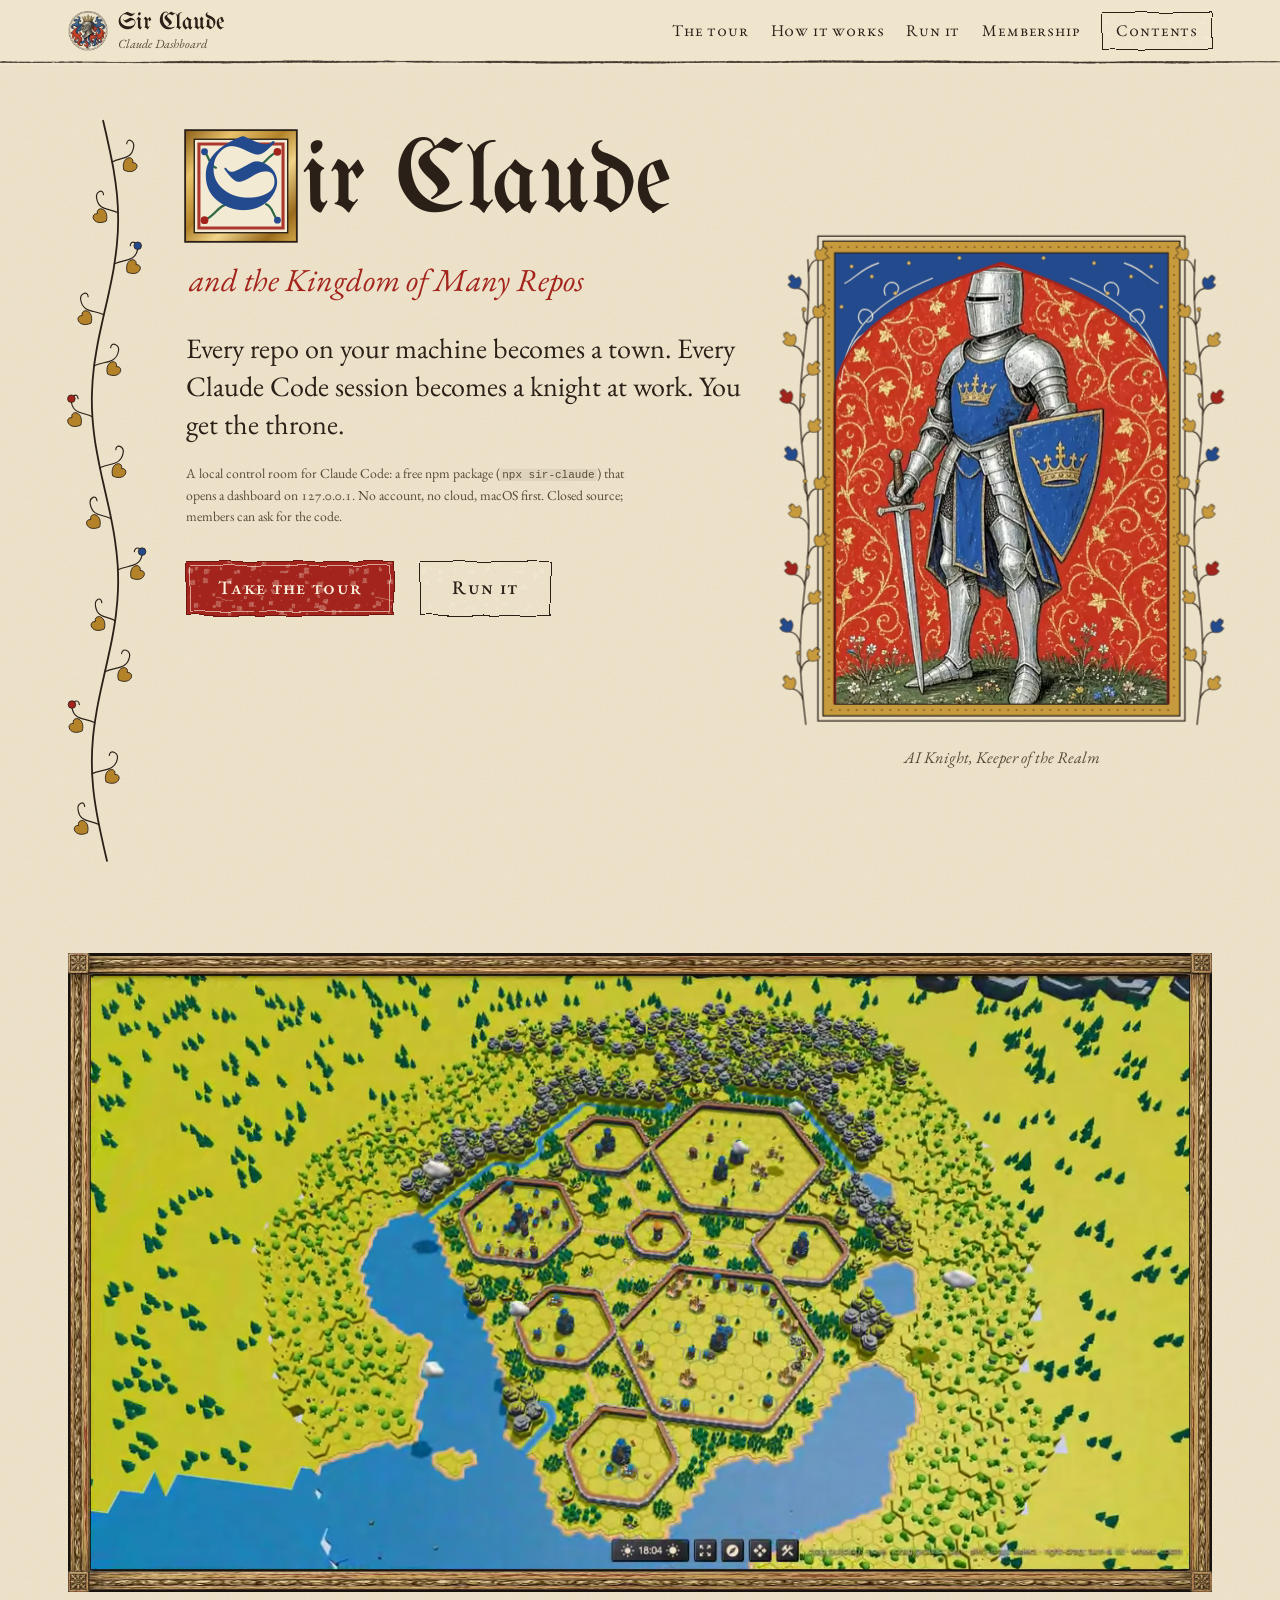
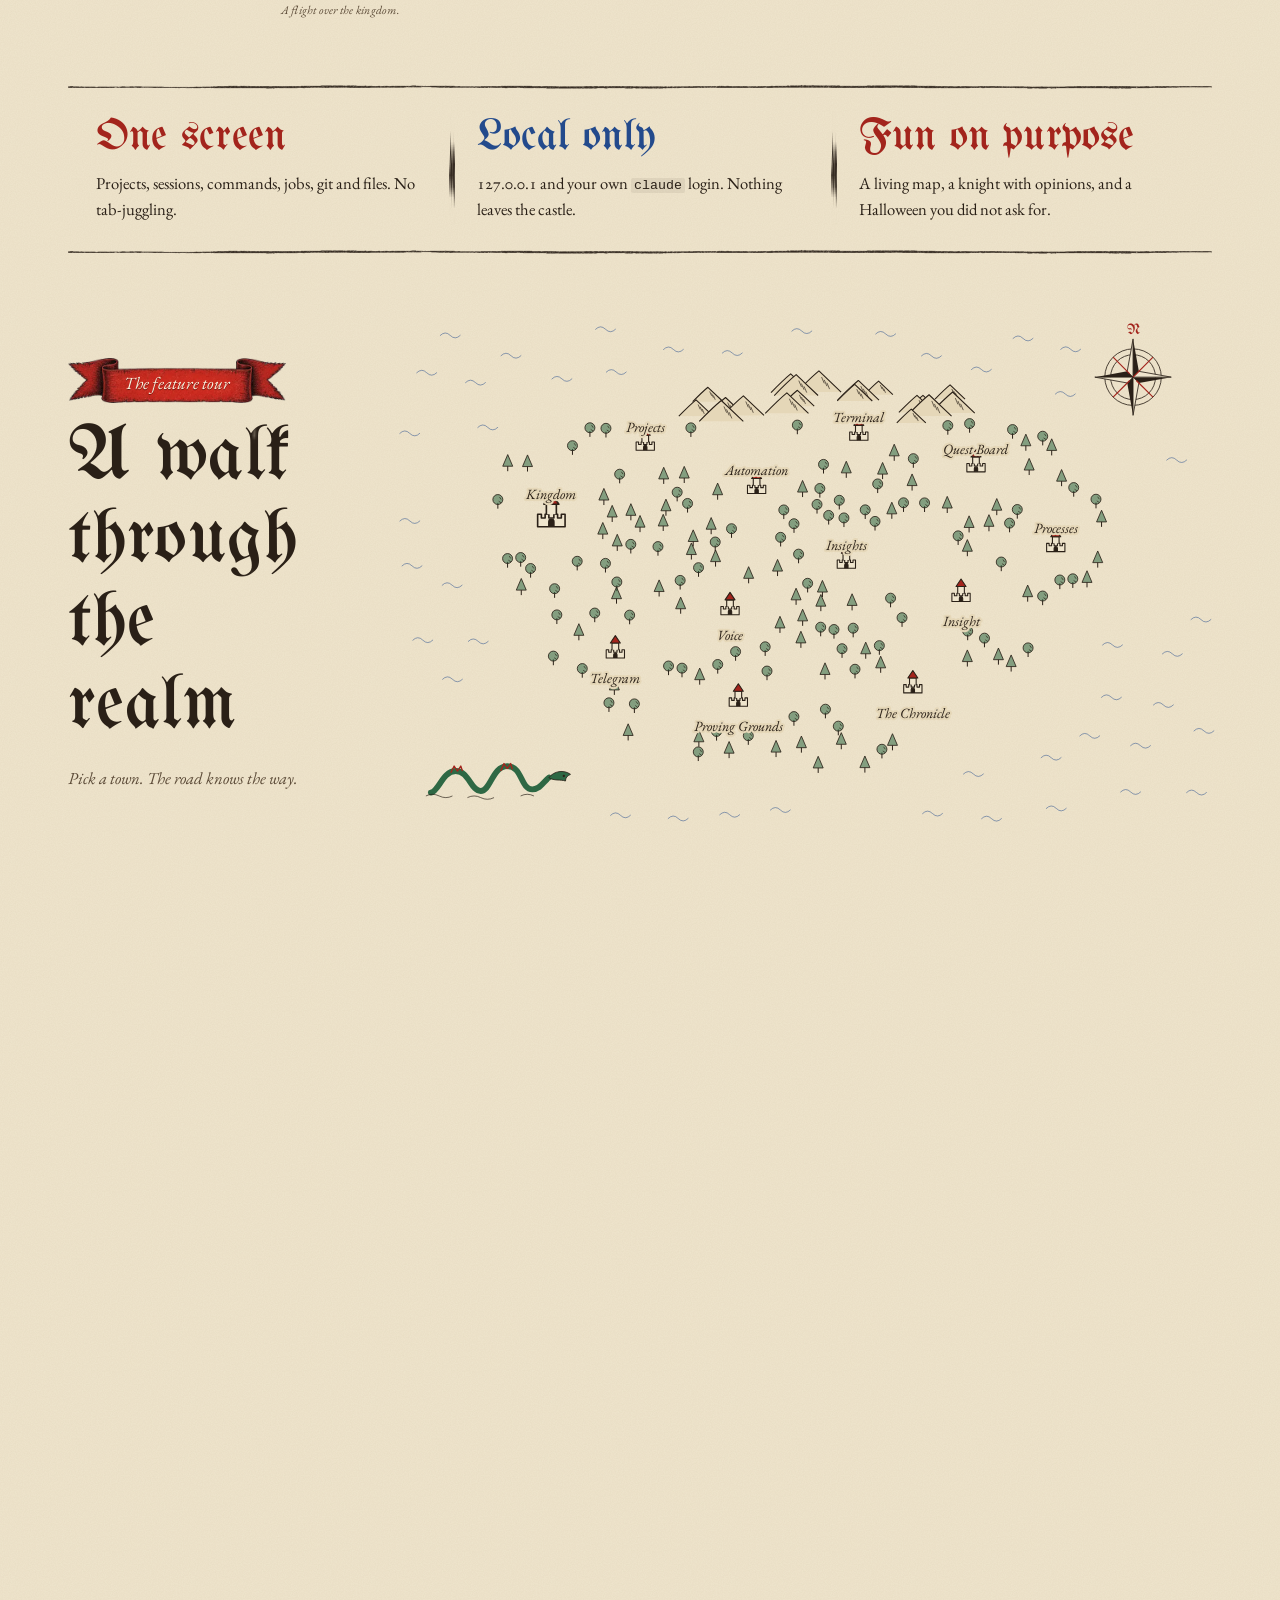
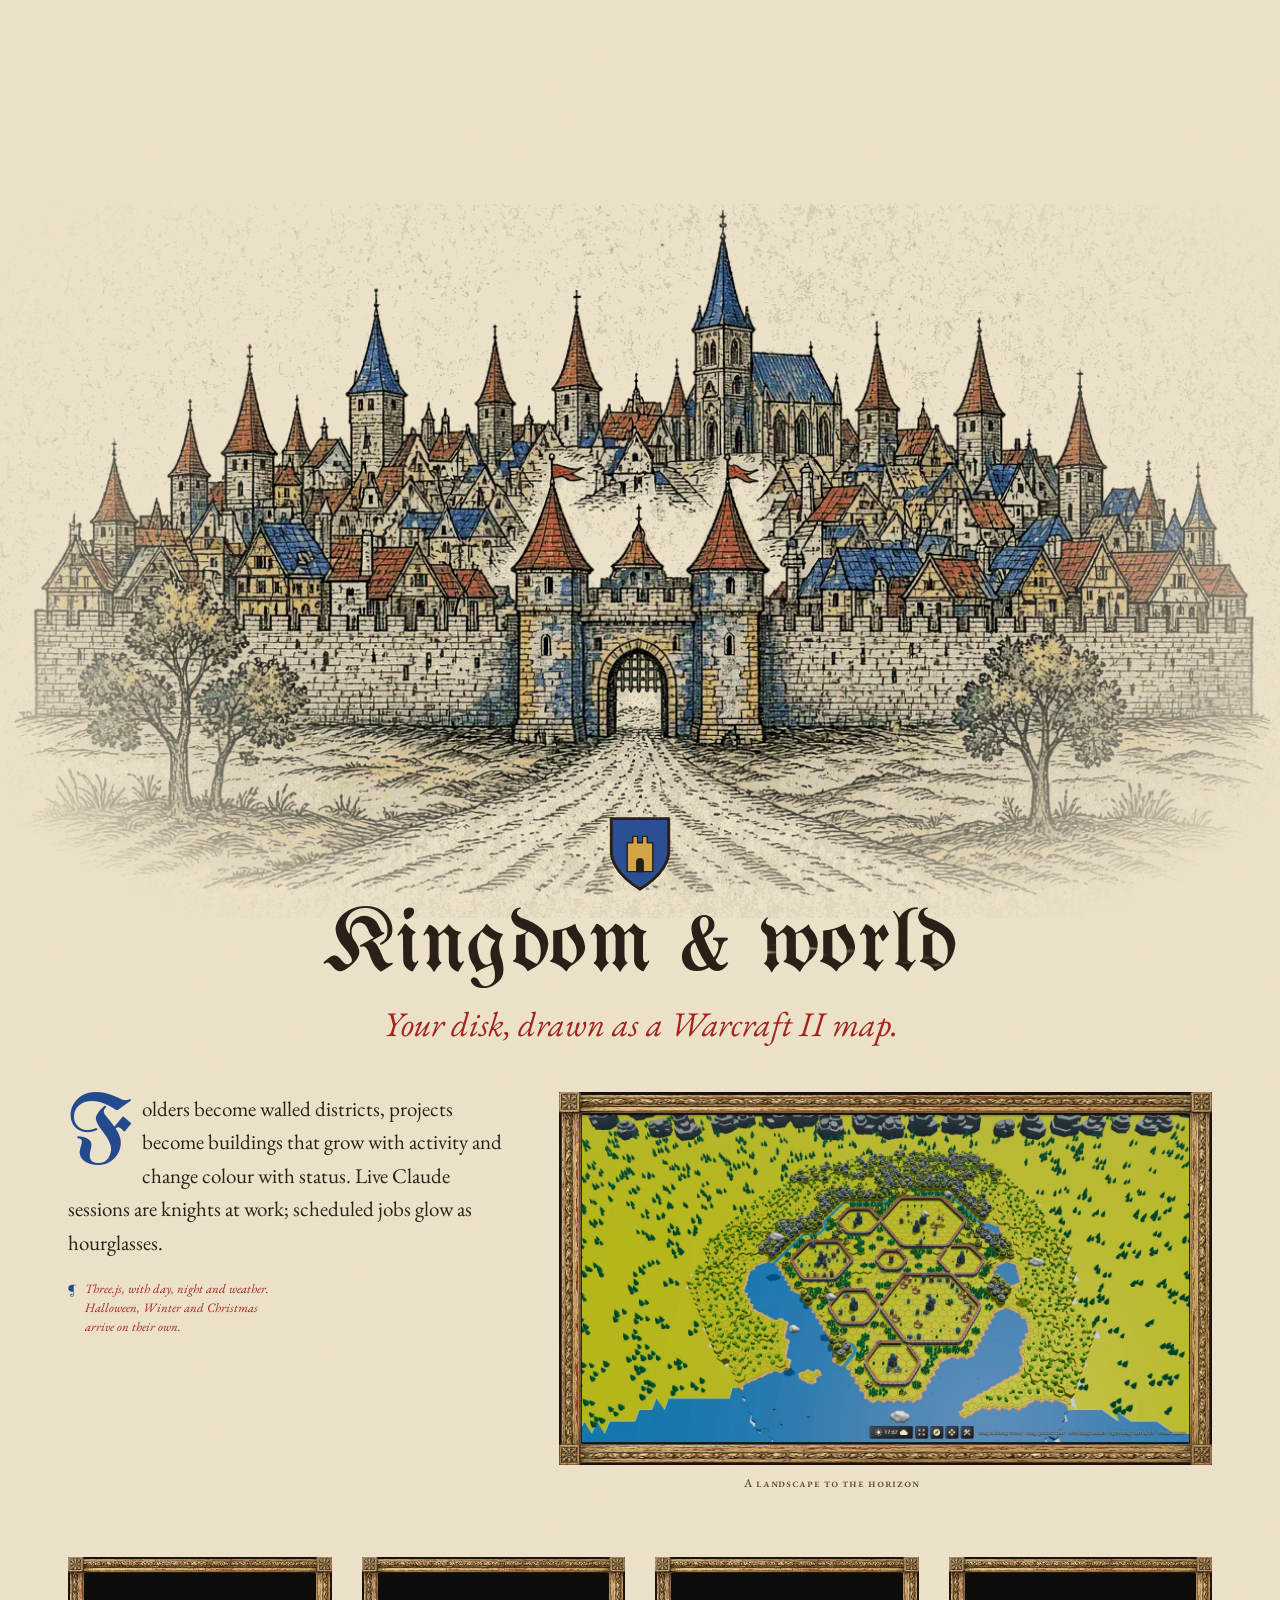
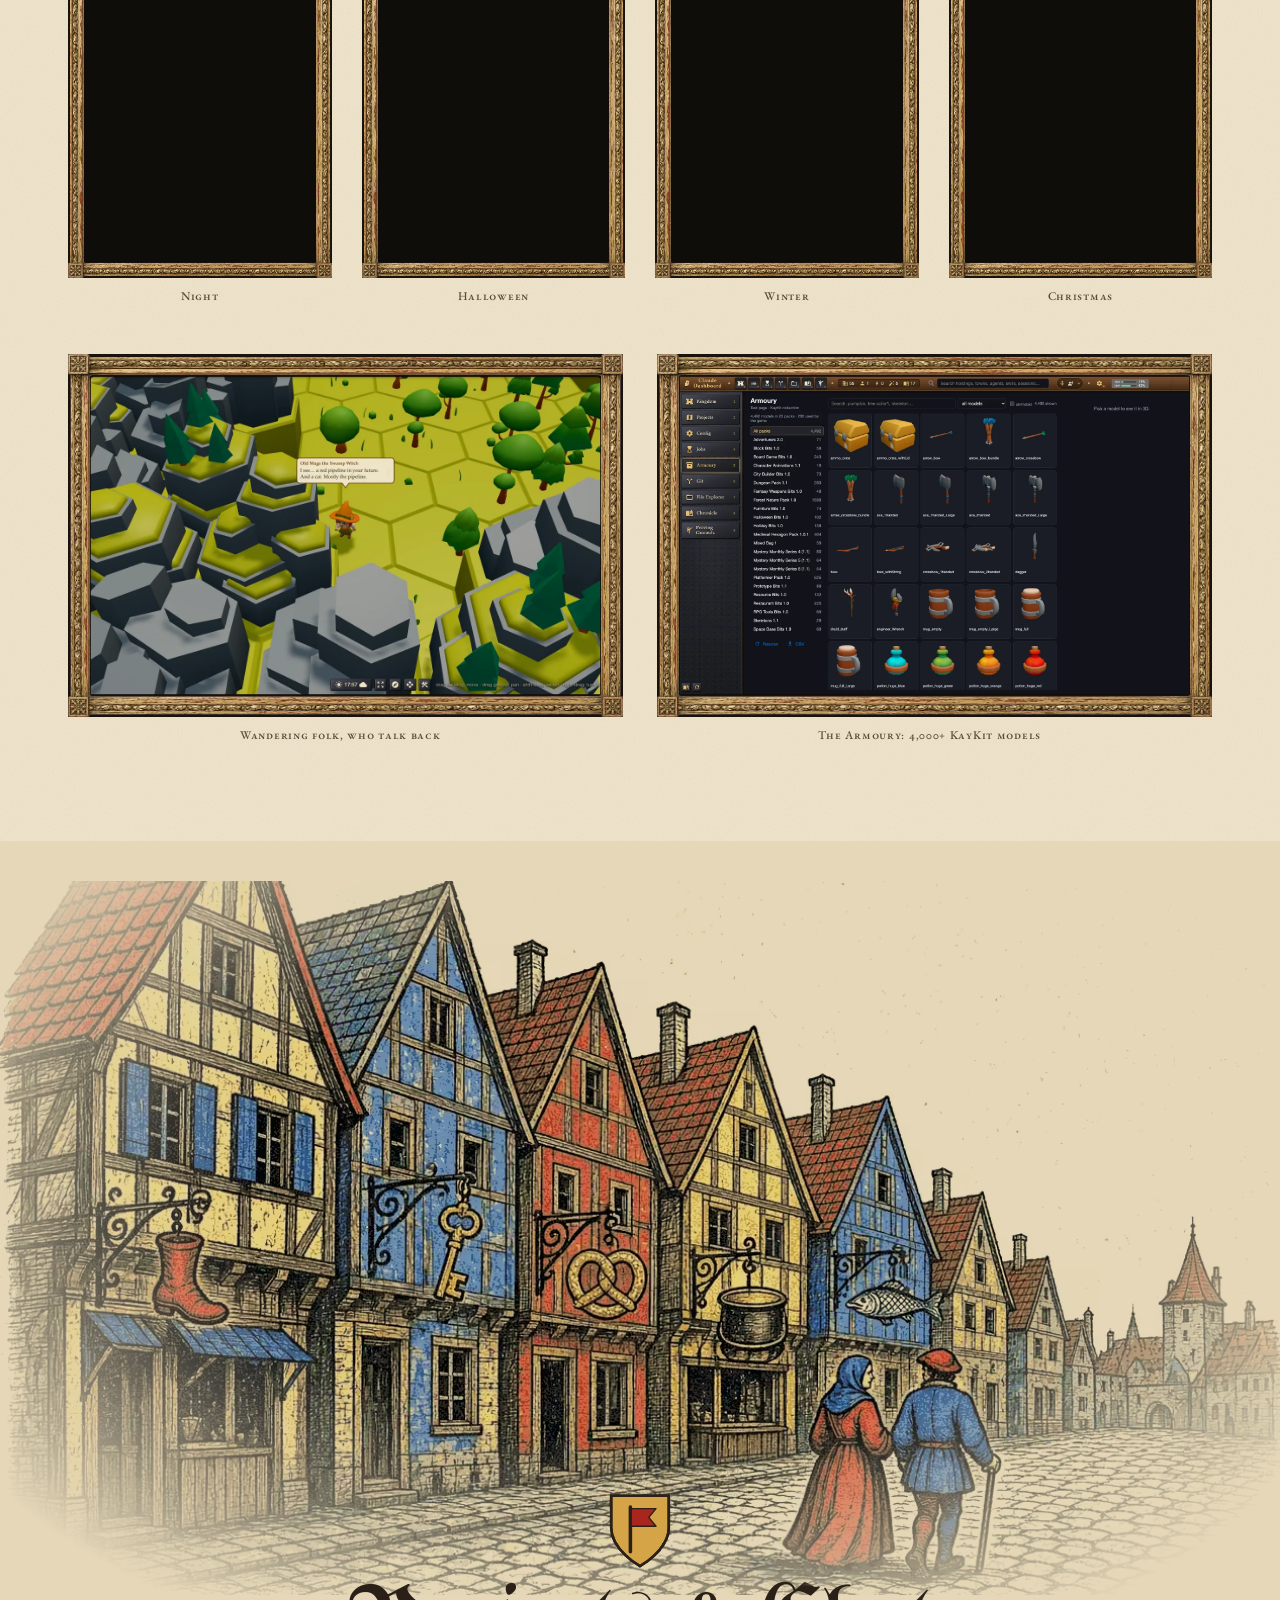
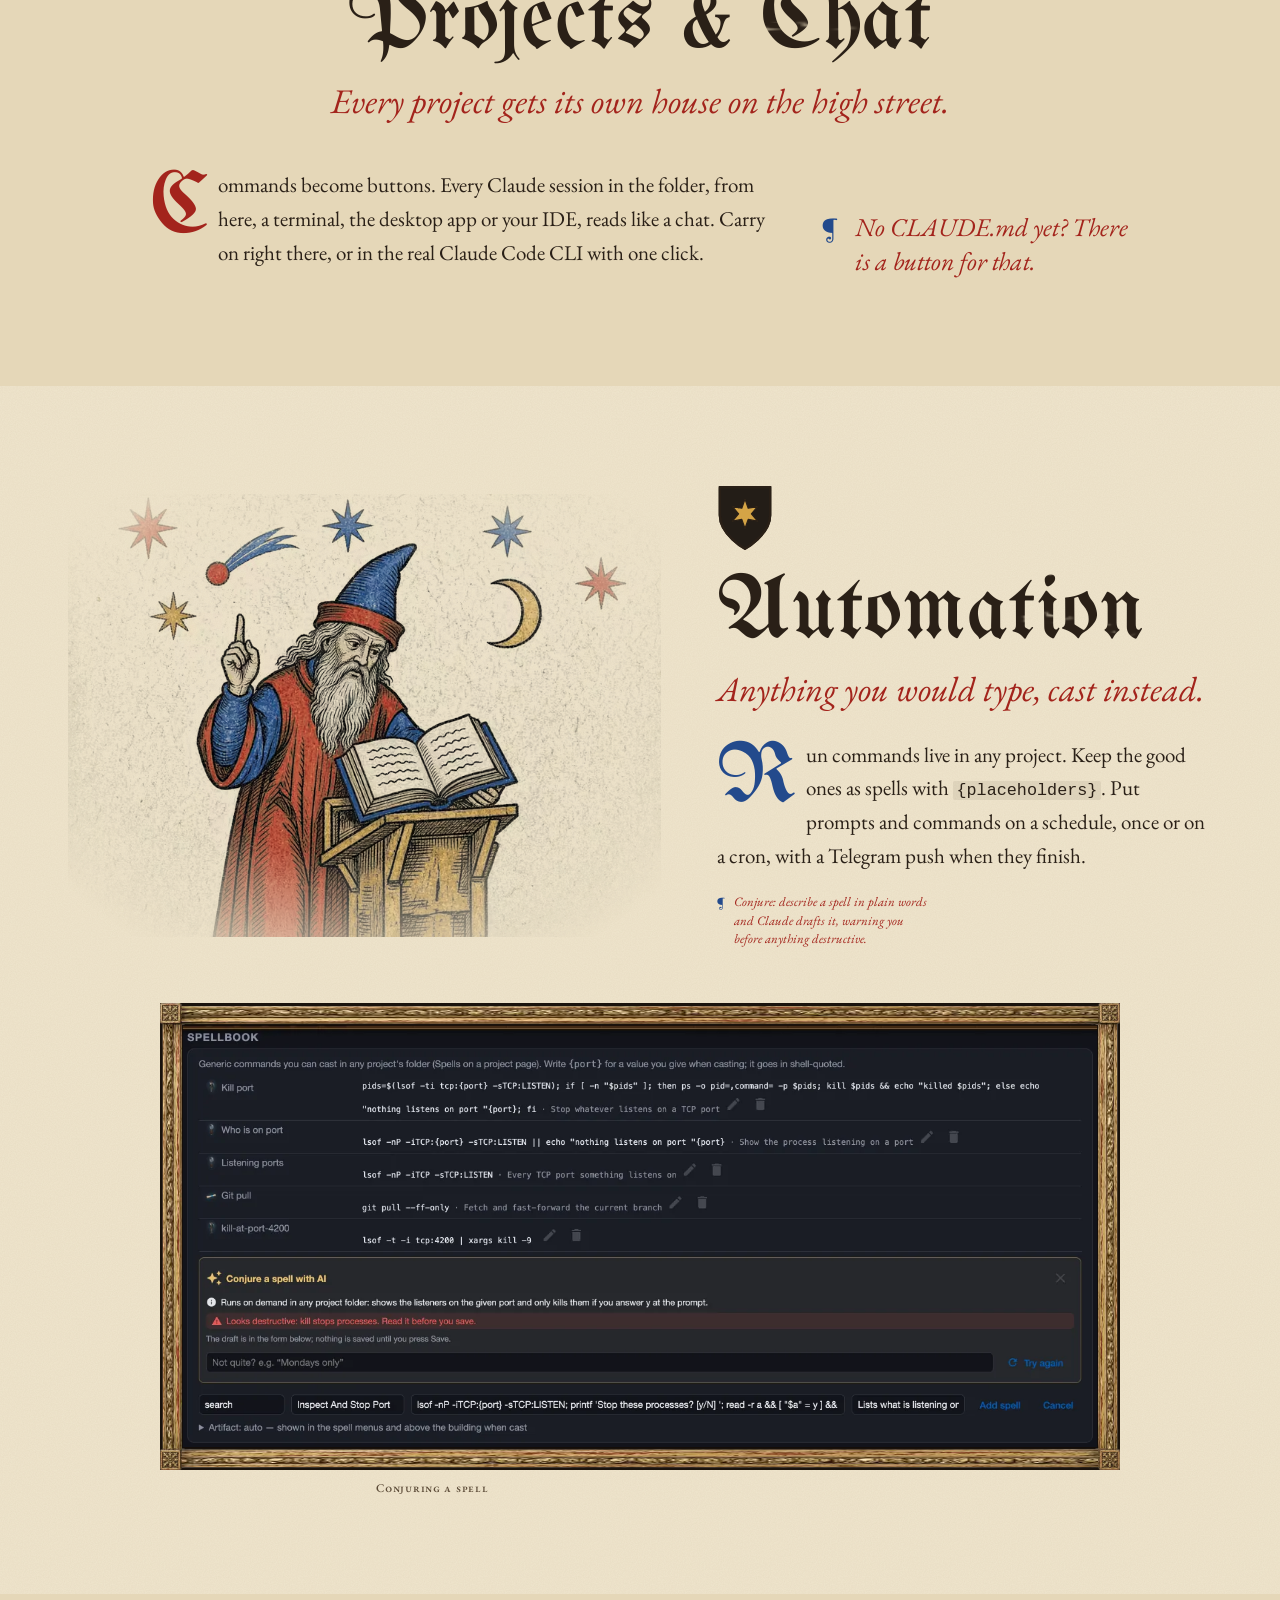
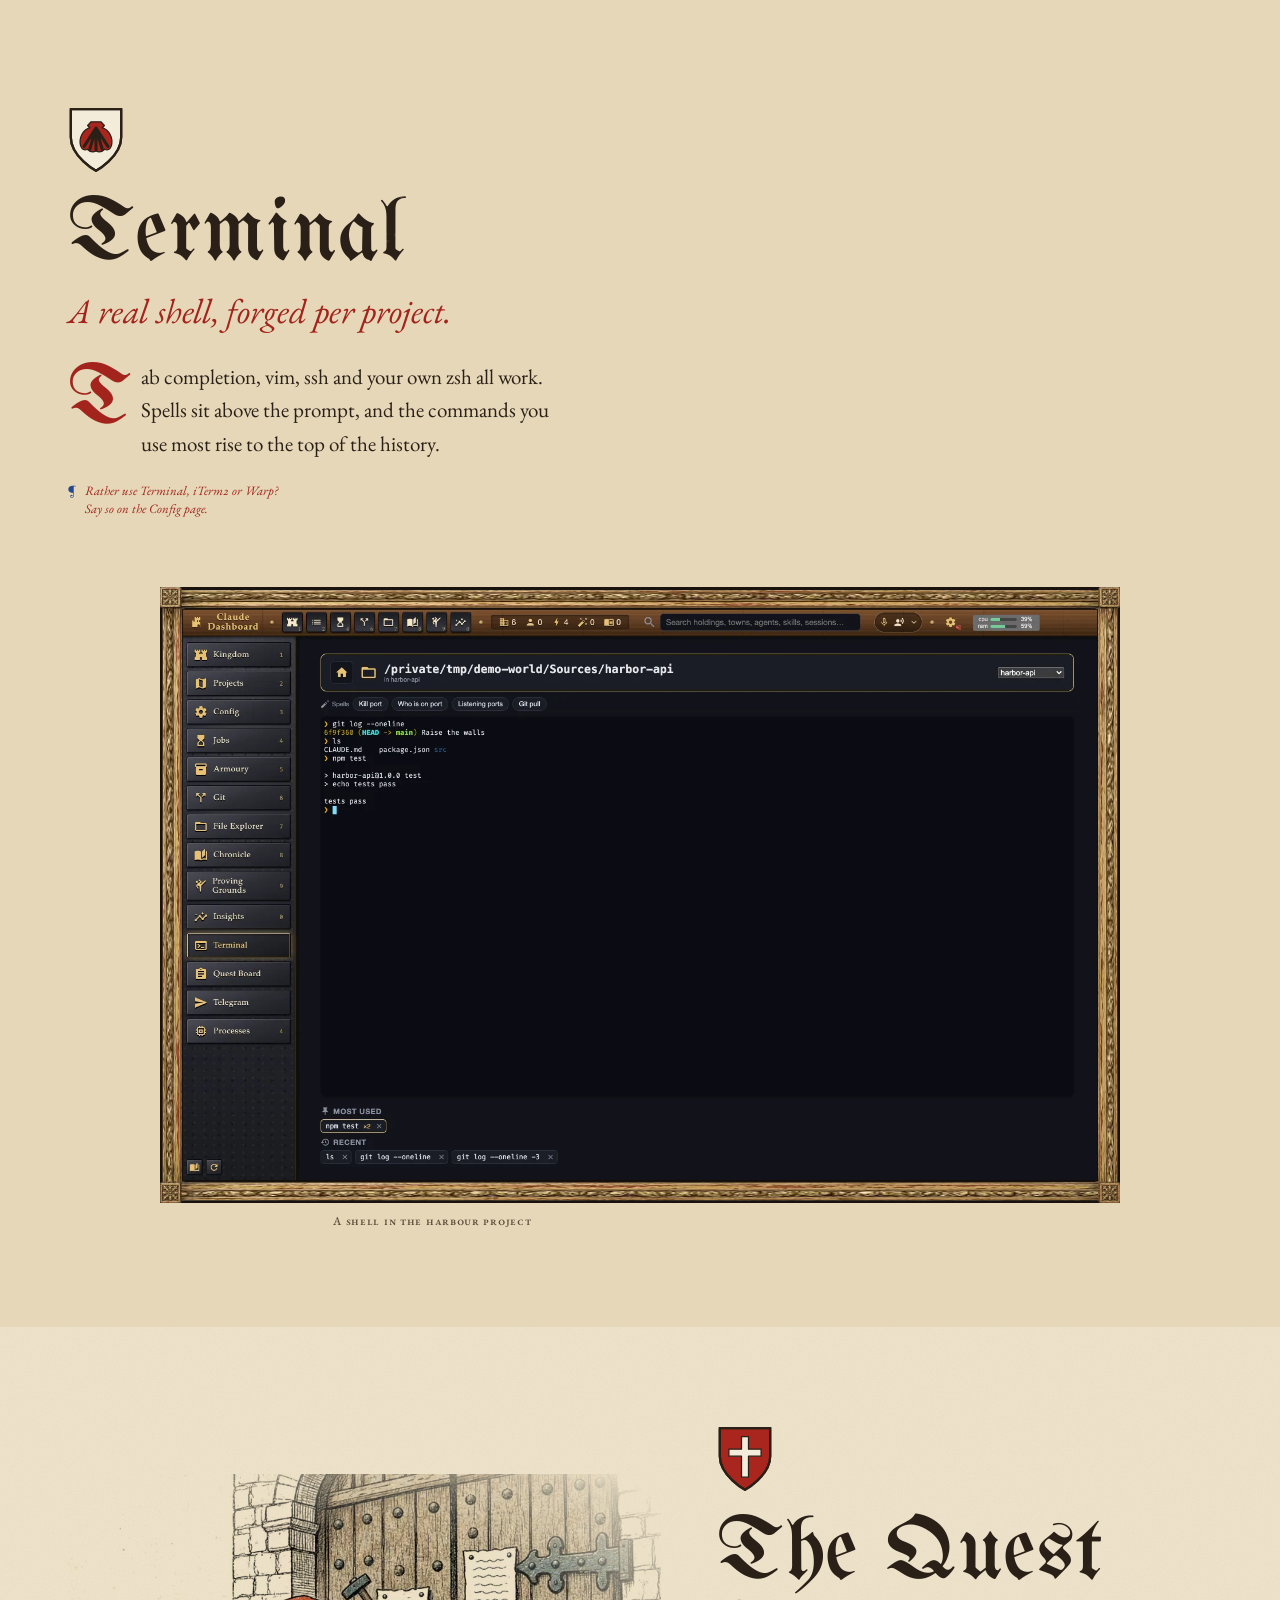
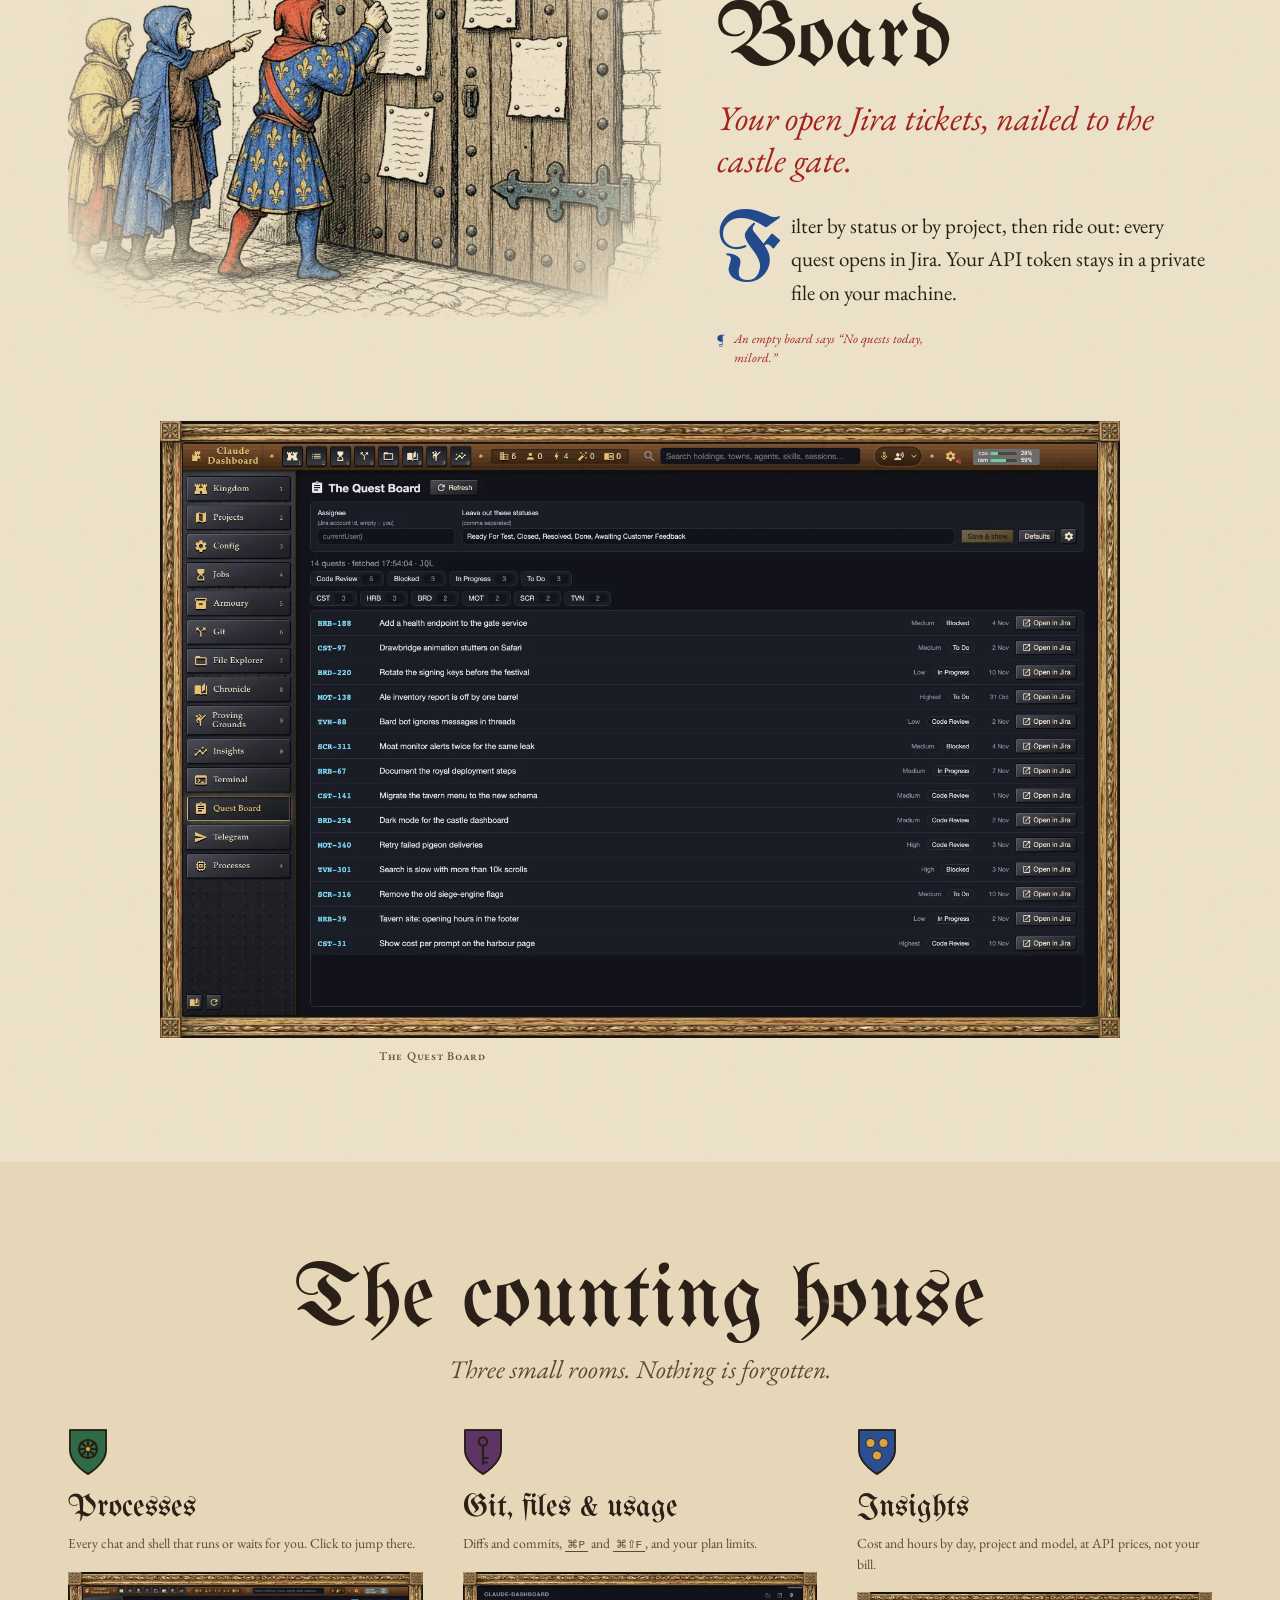
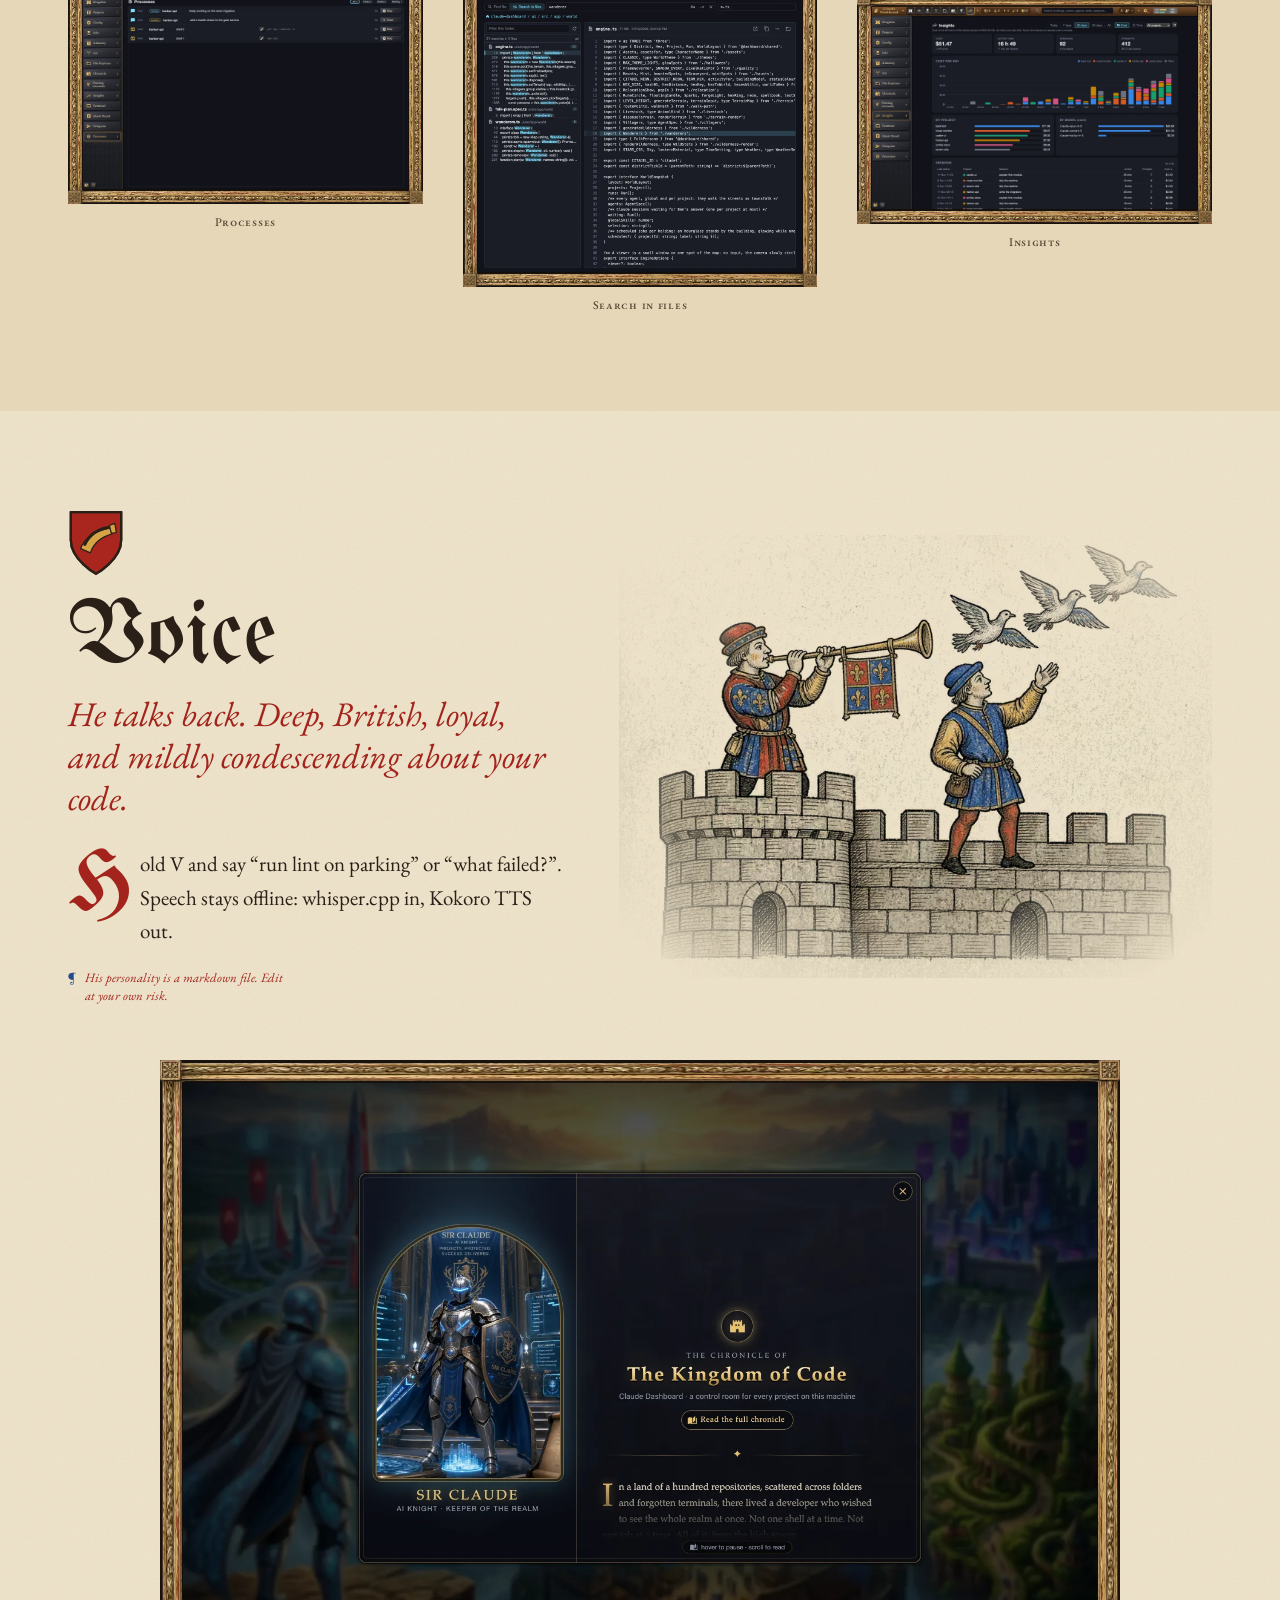
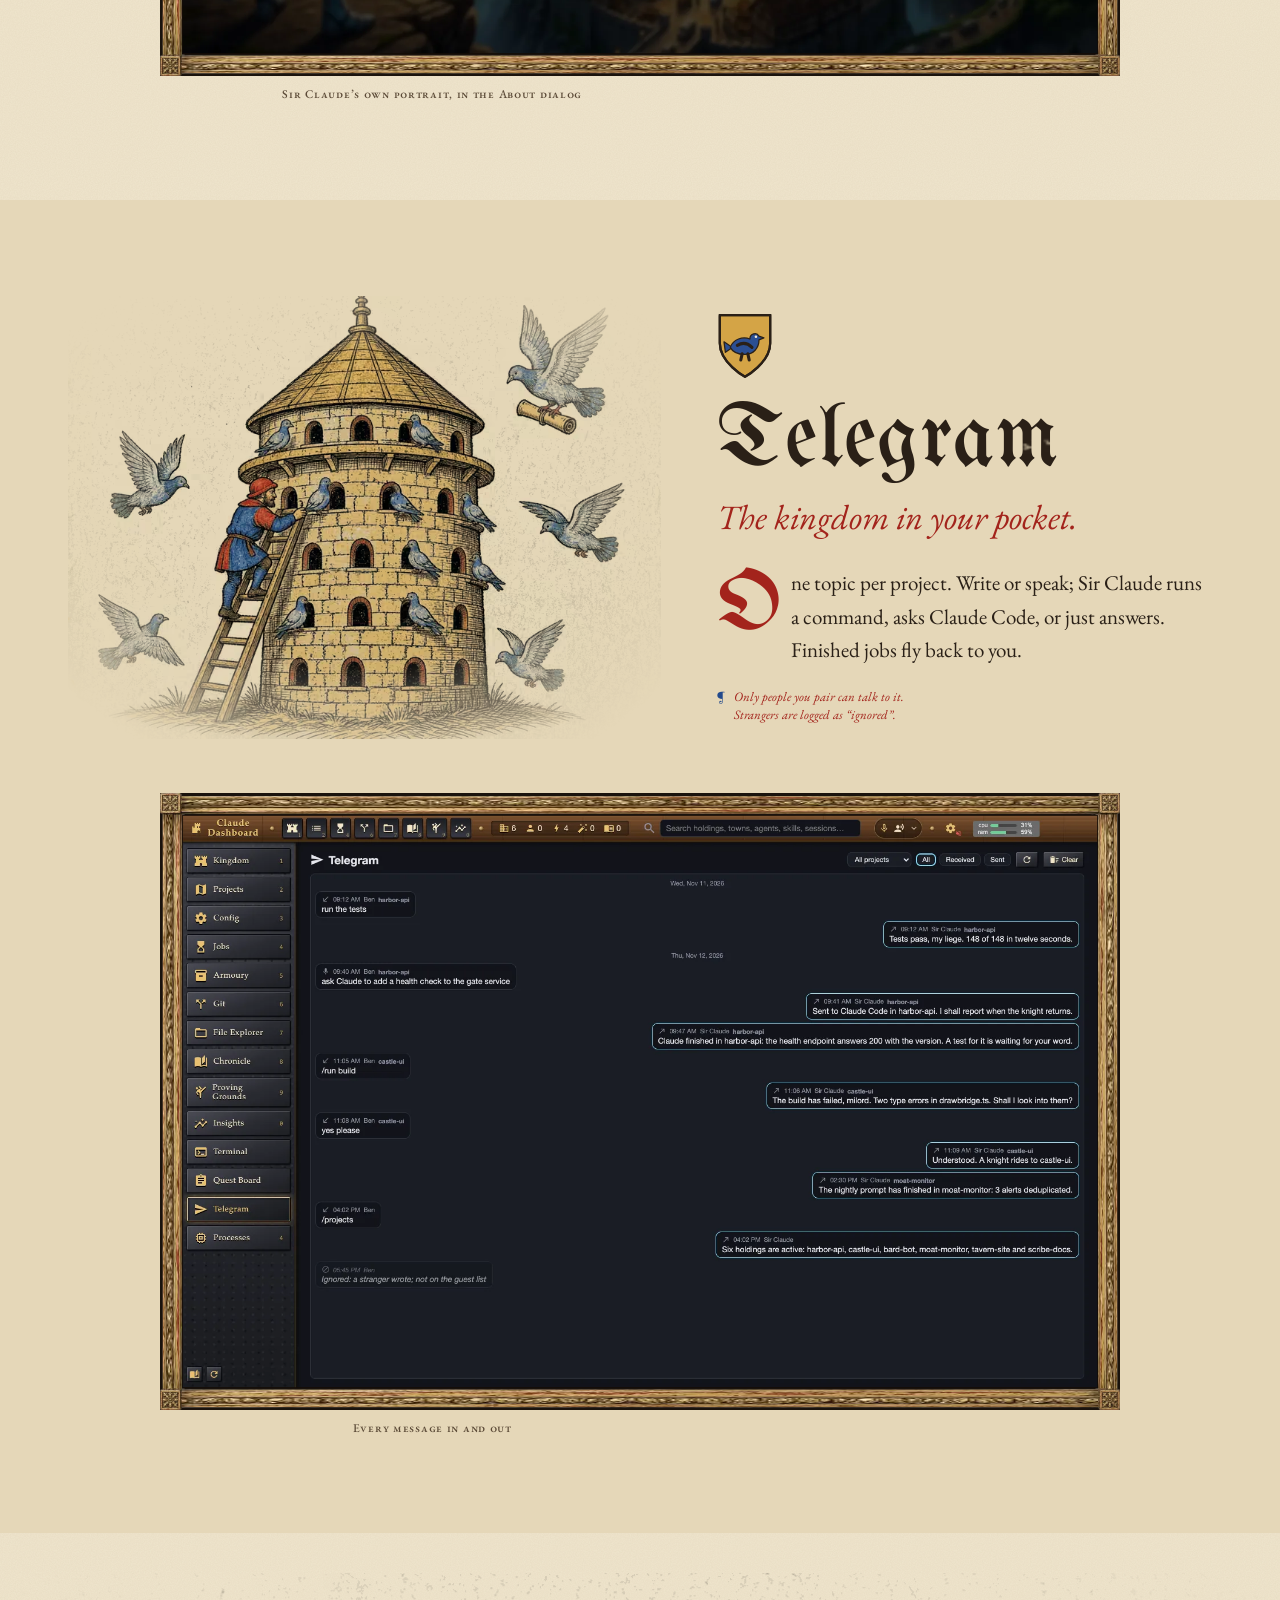
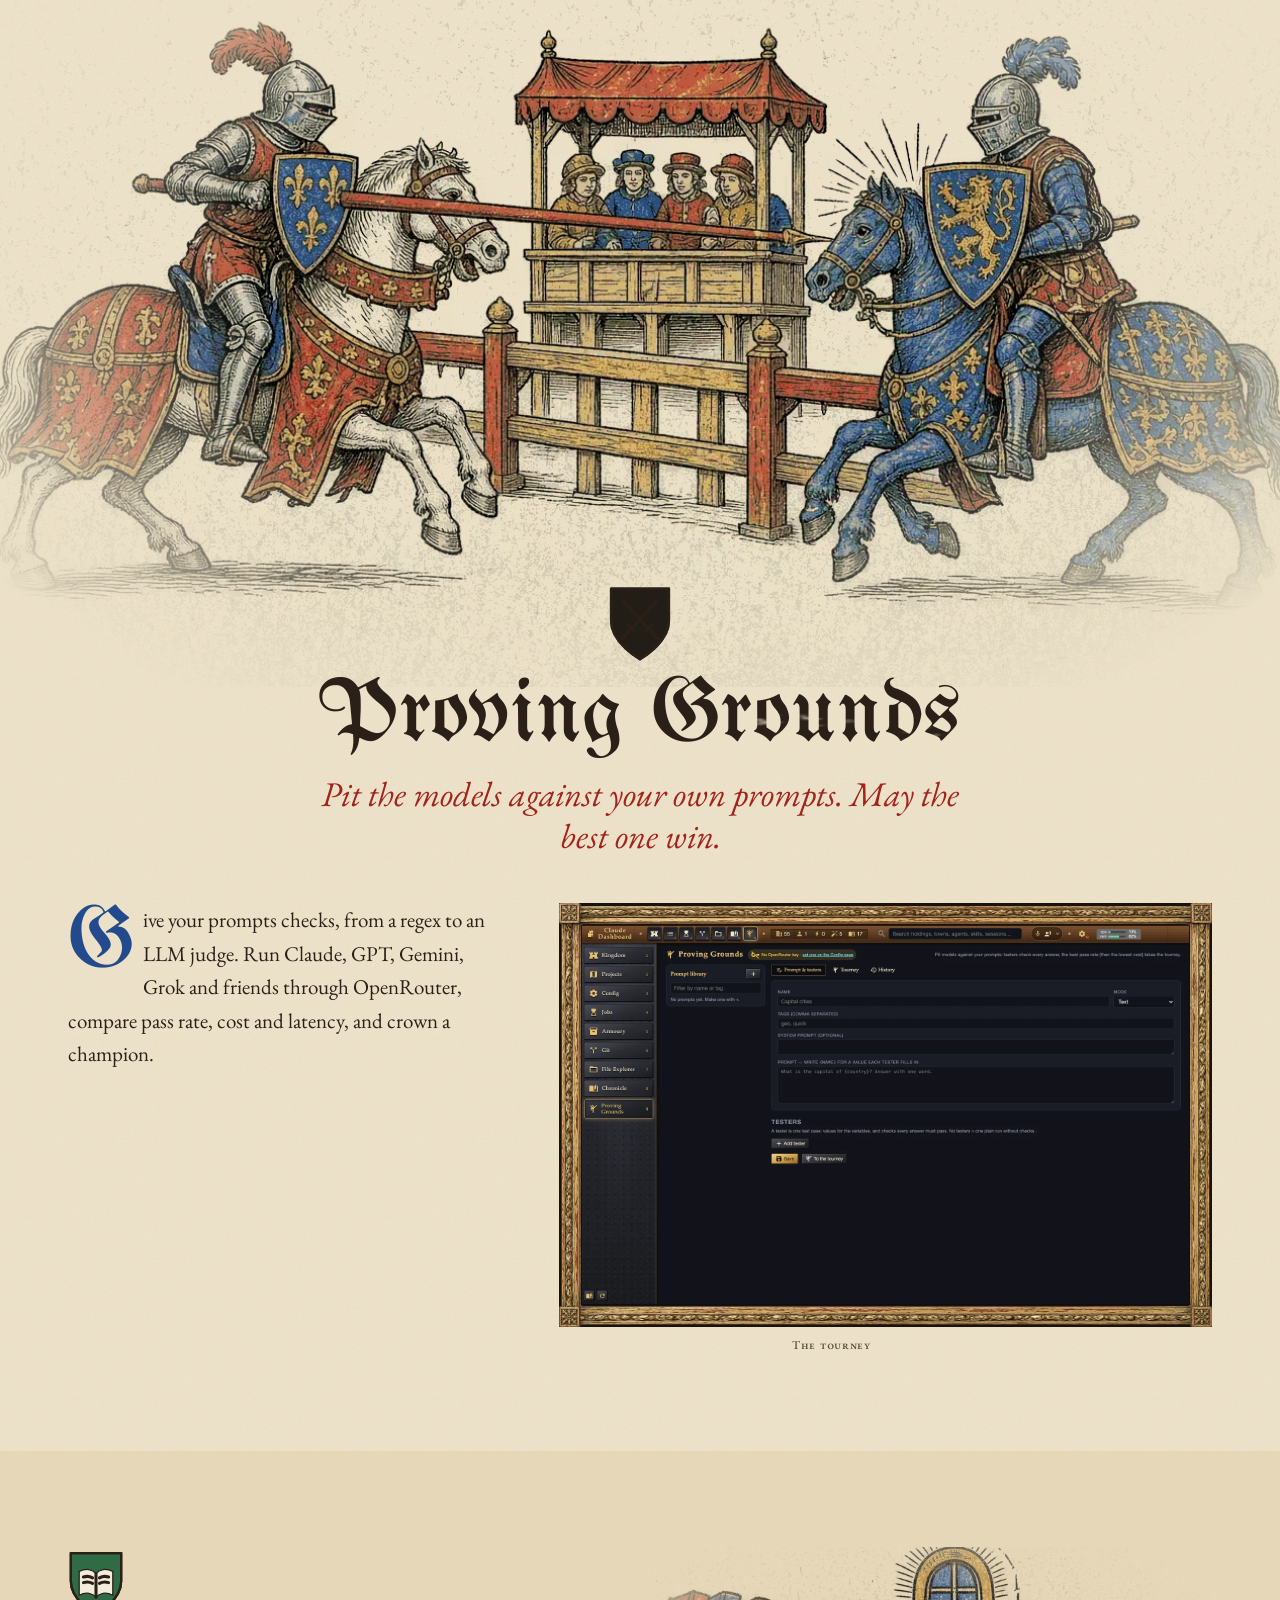
==== commit 44ac64ed: "Quieter text, bigger type and art, a leather-bound Chronicle - Body text and bullets are readable at" ====
--- a/index.html
+++ b/index.html
@@ -11,21 +11,21 @@
 })(window,document,'script','dataLayer','GTM-P9X2JVQN');</script>
 <!-- End Google Tag Manager -->
 <title>Sir Claude — A Local Dashboard for Claude Code Projects</title>
-<meta name="description" content="Sir Claude is a free local dashboard for Claude Code: manage every project, session, terminal and schedule from one screen, drawn as a medieval kingdom.">
-<link rel="canonical" href="https://bc3.github.io/sir-claude-website/">
-<link rel="icon" href="favicon.svg" type="image/svg+xml">
-<meta property="og:type" content="website">
-<meta property="og:title" content="Sir Claude — A Local Dashboard for Claude Code Projects">
-<meta property="og:description" content="Sir Claude is a free local dashboard for Claude Code: manage every project, session, terminal and schedule from one screen, drawn as a medieval kingdom.">
-<meta property="og:url" content="https://bc3.github.io/sir-claude-website/">
-<meta property="og:image" content="https://bc3.github.io/sir-claude-website/img/sir-claude.webp">
-<meta property="og:image:width" content="1000">
-<meta property="og:image:height" content="1000">
-<meta property="og:image:alt" content="Sir Claude, the AI knight, in blue and silver armour">
-<meta name="twitter:card" content="summary_large_image">
-<meta name="twitter:title" content="Sir Claude — A Local Dashboard for Claude Code Projects">
-<meta name="twitter:description" content="Sir Claude is a free local dashboard for Claude Code: manage every project, session, terminal and schedule from one screen, drawn as a medieval kingdom.">
-<meta name="twitter:image" content="https://bc3.github.io/sir-claude-website/img/sir-claude.webp">
+<meta name="description" content="Sir Claude is a free local dashboard for Claude Code: manage every project, session, terminal and schedule from one screen, drawn as a medieval kingdom." />
+<link rel="canonical" href="https://bc3.github.io/sir-claude-website/" />
+<link rel="icon" href="favicon.svg" type="image/svg+xml" />
+<meta property="og:type" content="website" />
+<meta property="og:title" content="Sir Claude — A Local Dashboard for Claude Code Projects" />
+<meta property="og:description" content="Sir Claude is a free local dashboard for Claude Code: manage every project, session, terminal and schedule from one screen, drawn as a medieval kingdom." />
+<meta property="og:url" content="https://bc3.github.io/sir-claude-website/" />
+<meta property="og:image" content="https://bc3.github.io/sir-claude-website/img/sir-claude.webp" />
+<meta property="og:image:width" content="1000" />
+<meta property="og:image:height" content="1000" />
+<meta property="og:image:alt" content="Sir Claude, the AI knight, in blue and silver armour" />
+<meta name="twitter:card" content="summary_large_image" />
+<meta name="twitter:title" content="Sir Claude — A Local Dashboard for Claude Code Projects" />
+<meta name="twitter:description" content="Sir Claude is a free local dashboard for Claude Code: manage every project, session, terminal and schedule from one screen, drawn as a medieval kingdom." />
+<meta name="twitter:image" content="https://bc3.github.io/sir-claude-website/img/sir-claude.webp" />
 <script type="application/ld+json">
 {
   "@context": "https://schema.org",
@@ -111,7 +111,7 @@
   margin: 0; color: var(--ink); background-color: var(--vellum);
   /* vellum grain: a tiny SVG noise tile */
   background-image: url("data:image/svg+xml,%3Csvg xmlns='http://www.w3.org/2000/svg' width='180' height='180'%3E%3Cfilter id='n'%3E%3CfeTurbulence type='fractalNoise' baseFrequency='.85' numOctaves='2' stitchTiles='stitch'/%3E%3CfeColorMatrix values='0 0 0 0 .35 0 0 0 0 .25 0 0 0 0 .12 0 0 0 .09 0'/%3E%3C/filter%3E%3Crect width='180' height='180' filter='url(%23n)'/%3E%3C/svg%3E");
-  font: 400 19px/1.62 "EB Garamond", Garamond, "Times New Roman", serif;
+  font: 400 21px/1.6 "EB Garamond", Garamond, "Times New Roman", serif;
   font-feature-settings: "kern", "liga", "onum";
   -webkit-font-smoothing: antialiased;
   overflow-x: clip;
@@ -169,10 +169,10 @@
 .gild { fill: url(#gold-leaf); }
 .initial::after { content: ""; position: absolute; inset: 0; background: linear-gradient(115deg, transparent 30%, rgba(255,250,225,.75) 46%, transparent 62%); transform: translateX(-130%); pointer-events: none; }
 .incipit .sub { display: block; font: italic 400 clamp(1.35rem, 2.5vw, 2rem)/1.2 "EB Garamond", serif; color: var(--red); margin: 18px 0 0 .1em; }
-.metaphor { font-size: 1.26rem; line-height: 1.55; margin: 30px 0 18px; max-width: 32em; }
-.plain { color: var(--ink-soft); font-size: 1.02rem; max-width: 34em; margin: 0 0 30px; }
+.metaphor { font-size: clamp(1.5rem, 2.2vw, 1.95rem); line-height: 1.35; margin: 30px 0 20px; max-width: 22em; }
+.plain { color: var(--ink-soft); font-size: .86rem; line-height: 1.55; max-width: 34em; margin: 0 0 34px; }
 .cta { display: flex; flex-wrap: wrap; align-items: center; gap: 14px 26px; }
-.btn { position: relative; isolation: isolate; display: inline-block; padding: 12px 24px 13px; font: 500 1.08rem/1 "EB Garamond", serif; font-variant: small-caps; letter-spacing: .07em; text-decoration: none; color: var(--ink); border: 0; background: none; cursor: pointer; transition: color .2s; }
+.btn { position: relative; isolation: isolate; display: inline-block; padding: 17px 32px 18px; font: 500 1.2rem/1 "EB Garamond", serif; font-variant: small-caps; letter-spacing: .07em; text-decoration: none; color: var(--ink); border: 0; background: none; cursor: pointer; transition: color .2s; }
 .btn::before, .toc summary::before, .copy::before { content: ""; position: absolute; inset: 0; z-index: -1; background: transparent url(img/ui/worn.webp) 0 0 / 160px; border: 1.8px solid var(--ink); filter: url(#rough); transition: background-color .2s; }
 .btn:hover { color: var(--vellum); }
 .btn:hover::before { background-color: var(--ink); }
@@ -309,28 +309,6 @@
 .projects .feats { columns: 2 330px; column-gap: 48px; }
 .projects .feats li { break-inside: avoid; }
 
-/* chronicle: an open book */
-.book { position: relative; margin-top: 10px; perspective: 2400px; }
-.spread { position: relative; display: grid; grid-template-columns: 1fr 1fr; padding: 16px; background: var(--oak-2); box-shadow: 0 22px 40px -22px rgba(0,0,0,.7); }
-.spread::after { content: ""; position: absolute; top: 16px; bottom: 16px; left: 50%; width: 40px; transform: translateX(-50%); background: linear-gradient(90deg, transparent, rgba(0,0,0,.28) 45%, rgba(0,0,0,.34) 50%, rgba(0,0,0,.28) 55%, transparent); pointer-events: none; z-index: 3; }
-.page { position: relative; background: #f2e8d1; padding: 18px; min-width: 0; }
-.page.left { padding-right: 26px; }
-.page.right { padding-left: 26px; }
-.page img { width: 100%; border: 1px solid #3a2a1c; }
-.book-caps { display: grid; grid-template-columns: 1fr 1fr; gap: 40px; padding: 14px 16px 0; }
-.book .cap { margin: 10px 0 0; font-size: 1rem; font-style: italic; color: var(--ink-soft); line-height: 1.5; }
-.book .cap strong { font-style: normal; font-weight: 600; font-variant: small-caps; color: var(--red); margin-right: .3em; }
-.page a { color: inherit; }
-.leaf { position: absolute; top: 16px; bottom: 16px; left: 50%; width: calc(50% - 16px); transform-origin: left center; transform-style: preserve-3d; transform: rotateY(-180deg); z-index: 4; }
-.leaf-face { position: absolute; inset: 0; backface-visibility: hidden; -webkit-backface-visibility: hidden; background: #f2e8d1; }
-.leaf-front { display: grid; place-items: center; padding: 24px; text-align: center; color: #2a2017; }
-.leaf-front .lf-title { font: 400 clamp(2.2rem, 4vw, 3.4rem)/1 "UnifrakturMaguntia", serif; }
-.leaf-front .lf-border { position: absolute; inset: 14px; border: 18px solid transparent; border-image: var(--late-off, url(img/ui/frame-illum.webp) 52 / 18px stretch); }
-.leaf-back { transform: rotateY(180deg); padding: 18px 26px 18px 18px; }
-.leaf-back img { width: 100%; border: 1px solid #3a2a1c; }
-.page.under { display: grid; place-items: center; }
-.page.under svg { width: 70px; opacity: .5; }
-
 /* how it works */
 .how { padding: 84px 0; background: var(--vellum-2); }
 .how .split { align-items: center; }
@@ -416,12 +394,6 @@
   .fhead:has(.scene) .shield { grid-row: 2; }
   .pair { grid-template-columns: minmax(0, 1fr); }
   .hours { gap: 18px; }
-  .spread { grid-template-columns: minmax(0, 1fr); padding: 10px; }
-  .spread::after, .leaf, .page.under { display: none; }
-  .page.left, .page.right { padding: 14px; }
-  .page.right { border-top: 1px solid #c8b48c; }
-  .no-leaf-mobile { order: -1; }
-  .book-caps { grid-template-columns: minmax(0, 1fr); gap: 10px; padding: 12px 0 0; }
   .stack { grid-template-columns: minmax(0, 1fr); }
   .install { padding: 64px 0 110px; }
   .charter { padding: 38px 30px 64px; }
@@ -437,7 +409,97 @@
 @media (min-width: 901px) {
   .walk { height: 165vh; }
   .walk-stick { position: sticky; top: max(70px, calc(50vh - 330px)); padding-top: 30px; padding-bottom: 10px; }
-  .no-leaf-mobile { display: none; }
+}
+
+
+/* ---------- v3: big pictures, big type, rhythm ---------- */
+.folio { padding: 96px 0; }
+.art { margin: 0; position: relative; }
+.art img { width: 100%; height: auto; mix-blend-mode: multiply;
+  -webkit-mask-image: radial-gradient(ellipse 64% 66% at 50% 48%, #000 52%, rgba(0,0,0,.45) 78%, transparent 100%);
+  mask-image: radial-gradient(ellipse 64% 66% at 50% 48%, #000 52%, rgba(0,0,0,.45) 78%, transparent 100%); }
+.chapter { padding-top: 40px; }
+.art.wide { max-width: 1340px; margin: 0 auto; }
+.art.wide img { -webkit-mask-image: radial-gradient(ellipse 62% 70% at 50% 44%, #000 50%, rgba(0,0,0,.45) 78%, transparent 100%); mask-image: radial-gradient(ellipse 62% 70% at 50% 44%, #000 50%, rgba(0,0,0,.45) 78%, transparent 100%); }
+.chead { position: relative; z-index: 1; text-align: center; margin: clamp(-120px, -8vw, -40px) auto 46px; max-width: 980px; }
+.chead .shield { display: block; margin: 0 auto 10px; width: 64px; height: 78px; }
+.chapter h2, .spread h2, .ledger-h { font-size: clamp(3.2rem, 7vw, 6.4rem); line-height: .98; }
+.statement { font-style: italic; font-size: clamp(1.55rem, 2.7vw, 2.35rem); line-height: 1.22; color: var(--red); margin: .35em auto 0; max-width: 20em; }
+.small-st { font-size: clamp(1.3rem, 2vw, 1.7rem); color: var(--ink-soft); }
+.cols { display: grid; grid-template-columns: minmax(0, .8fr) minmax(0, 1.2fr); gap: 56px; align-items: start; }
+.cols.narrow { grid-template-columns: minmax(0, 1.6fr) minmax(0, .8fr); max-width: 980px; margin: 0 auto; align-items: center; }
+.body p { margin: 0 0 1em; }
+.dropcap::first-letter { float: left; font-family: "UnifrakturMaguntia", serif; font-size: 4.1em; line-height: .82; padding: .06em .1em 0 0; color: var(--blue); }
+.tinted .dropcap::first-letter, .spread.flip .dropcap::first-letter { color: var(--red); }
+.marg { font-size: .8rem; line-height: 1.45; font-style: italic; color: var(--red); max-width: 17em; padding-left: 1.3em; position: relative; margin: 1.2em 0 0; }
+.marg::before { content: "¶"; position: absolute; left: 0; top: -.05em; font-style: normal; font-weight: 600; color: var(--blue); }
+.big-marg { font-size: clamp(1.3rem, 2vw, 1.6rem); line-height: 1.3; max-width: 12em; }
+.sgrid { display: grid; grid-template-columns: minmax(0, 1.2fr) minmax(0, 1fr); gap: 40px 56px; align-items: center; margin-bottom: 54px; }
+.spread.flip .sgrid { grid-template-columns: minmax(0, 1fr) minmax(0, 1.2fr); }
+.spread.flip .sgrid > .art { order: 2; }
+.stext .shield { width: 56px; height: 68px; margin-bottom: 8px; }
+.stext .statement { margin: .3em 0 .8em; }
+.spread > .wrap > .plate { max-width: 960px; margin: 0 auto; }
+.plate figcaption { font-size: .74rem; letter-spacing: .02em; text-align: center; margin-top: 10px; }
+.plate figcaption strong { font-weight: 500; font-variant: small-caps; letter-spacing: .06em; color: var(--ink-soft); margin: 0; }
+.hours { margin: 64px 0 48px; gap: 30px; }
+.ledger { text-align: center; }
+.ledger .statement { margin-bottom: 40px; }
+.ledger-cols { display: grid; grid-template-columns: repeat(3, minmax(0, 1fr)); gap: 40px; text-align: left; }
+.ledger-cols .shield { width: 40px; height: 48px; }
+.ledger-cols h3 { font: 400 2rem/1.05 "UnifrakturMaguntia", serif; margin: 6px 0 8px; }
+.ledger-cols p { font-size: .86rem; line-height: 1.5; margin: 0 0 18px; color: var(--ink-soft); }
+.ledger-cols .plate > a { border-width: 14px; border-image-width: 14px; }
+kbd { font: .8em ui-monospace, Menlo, monospace; padding: 0 .25em; border-bottom: 1px solid var(--ink-soft); }
+.charter { max-width: 940px; }
+.charter .art.headpiece { width: calc(100% + 40px); margin: -24px -20px 8px; }
+.charter pre { font-size: 1.05rem; }
+.charter h2 { font-size: clamp(2.8rem, 6vw, 4.8rem); }
+.member { padding-top: 190px; text-align: center; }
+.member .wrap { display: block; }
+.member .chead { margin-top: clamp(-120px, -8vw, -40px); }
+.member .cta { justify-content: center; }
+.raven { margin: 0 0 22px; font-style: italic; }
+.how h2 { font-size: clamp(3rem, 6vw, 5rem); }
+.virtues h2 { font-size: clamp(2.1rem, 3.4vw, 2.8rem); }
+.walk h2 { font-size: clamp(3rem, 6vw, 5.2rem); }
+.walk .hint { font-size: 1.05rem; }
+
+/* chronicle: a leather-bound codex */
+.book { margin-top: 10px; perspective: 2600px; }
+.codex { position: relative; max-width: 1100px; margin: 0 auto; }
+.codex-img { width: 100%; height: auto; filter: drop-shadow(0 18px 22px rgba(42,26,12,.35)); }
+.pg { position: absolute; top: 6.07%; height: 69.4%; display: grid; place-items: center; padding: 3%; }
+.pg-l { left: 11.14%; width: 34.4%; }
+.pg-r { left: 50.17%; width: 33.83%; }
+.pg img { width: 100%; box-shadow: 0 0 0 1px rgba(42,32,23,.55), 0 6px 14px -8px rgba(42,32,23,.6); }
+.pg-l .no-leaf { display: none; }
+.pg-orn { width: 34%; aspect-ratio: 1; opacity: .4; background: radial-gradient(circle, #a3241c 0 7%, transparent 8%), conic-gradient(from 45deg, transparent 0 20%, transparent 0); }
+.leaf { position: absolute; top: 6.07%; height: 69.4%; left: 47.85%; width: 36.14%; transform-origin: left center; transform-style: preserve-3d; transform: rotateY(-180deg); z-index: 4; }
+.leaf-face { position: absolute; inset: 0 0 0 6.4%; backface-visibility: hidden; -webkit-backface-visibility: hidden; background: #efe2c4 url(img/art/parchment.webp) center / cover; }
+.leaf-front { -webkit-mask-image: radial-gradient(ellipse 72% 70% at 50% 50%, #000 62%, transparent 100%); mask-image: radial-gradient(ellipse 72% 70% at 50% 50%, #000 62%, transparent 100%); display: grid; place-content: center; gap: 12px; padding: 8%; text-align: center; color: #2a2017; }
+.leaf-front .lf-title { font: 400 clamp(1.8rem, 4vw, 3.6rem)/1 "UnifrakturMaguntia", serif; color: #a3241c; }
+.leaf-front .lf-sub { font-style: italic; font-size: clamp(.8rem, 1.3vw, 1.05rem); color: #574634; }
+.leaf-back { transform: rotateY(180deg); inset: 0 6.4% 0 0; background: none; display: grid; place-items: center; padding: 3%; }
+.leaf-back img { width: 100%; box-shadow: 0 0 0 1px rgba(42,32,23,.55); }
+.book-caps { display: grid; grid-template-columns: 1fr 1fr; gap: 40px; max-width: 840px; margin: 6px auto 0; padding: 0; }
+.book .cap { margin: 0; text-align: center; font-size: .76rem; font-variant: small-caps; letter-spacing: .06em; font-style: normal; color: var(--ink-soft); }
+
+@media (max-width: 900px) {
+  body { font-size: 19px; }
+  .folio { padding: 64px 0; }
+  .chapter { padding-top: 24px; }
+  .art.wide { width: 128vw; max-width: none; margin-left: -14vw; }
+  .folio, .member { overflow-x: clip; }
+  .chead { margin-top: -30px; margin-bottom: 30px; }
+  .cols, .cols.narrow, .sgrid, .spread.flip .sgrid { grid-template-columns: minmax(0, 1fr); gap: 26px; }
+  .spread.flip .sgrid > .art { order: 0; }
+  .sgrid > .art { margin: 0 -20px; }
+  .ledger-cols { grid-template-columns: minmax(0, 1fr); gap: 46px; }
+  .member { padding-top: 150px; }
+  .charter .art.headpiece { width: calc(100% + 24px); margin: -18px -12px 6px; }
+  .charter pre { font-size: .9rem; }
+  .book-caps { gap: 12px; }
 }
 
 html.js:not(.late) { --late-off: none; }
@@ -454,14 +516,11 @@
   .js .initial .gild-wrap { animation: gild 1.2s ease-out .35s both; }
   .js .incipit h1 .t, .js .incipit .sub { animation: inkin 1.2s ease-out both; }
   .js .incipit .sub { animation-delay: .5s; }
-  /* writing: headings are penned left to right in fresh iron-gall ink that darkens as it dries;
-     other text surfaces from a faint ghost like a palimpsest, soaking in through blotches. Once each. */
-  .js .ink-pen, .js .ink-soak { -webkit-mask-repeat: no-repeat; mask-repeat: no-repeat; -webkit-mask-size: 300% 100%; mask-size: 300% 100%; -webkit-mask-position: 0 0; mask-position: 0 0; }
-  .js .ink-pen { -webkit-mask-image: url(img/ui/pen.webp); mask-image: url(img/ui/pen.webp); transition: -webkit-mask-position 1.5s cubic-bezier(.55,.1,.35,1), mask-position 1.5s cubic-bezier(.55,.1,.35,1), color 2.8s ease-out .9s; }
-  .js .ink-pen:not(.is-in) { -webkit-mask-position: 100% 0; mask-position: 100% 0; color: #8a4a22; }
-  .js .ink-soak { -webkit-mask-image: url(img/ui/soak.webp); mask-image: url(img/ui/soak.webp); transition: -webkit-mask-position 2.2s cubic-bezier(.4,.1,.3,1) var(--dl, .2s), mask-position 2.2s cubic-bezier(.4,.1,.3,1) var(--dl, .2s), filter 1.4s ease-out calc(var(--dl, .2s) + .4s); }
-  .js .ink-soak:not(.is-in) { -webkit-mask-position: 100% 0; mask-position: 100% 0; filter: blur(.7px); }
-  .js .ink-soak.is-in { filter: none; }
+  /* major headings are penned in quickly, once */
+  .js .ink-h { -webkit-mask-image: url(img/ui/pen.webp); mask-image: url(img/ui/pen.webp); -webkit-mask-size: 300% 100%; mask-size: 300% 100%; -webkit-mask-repeat: no-repeat; mask-repeat: no-repeat; -webkit-mask-position: 0 0; mask-position: 0 0; transition: -webkit-mask-position .85s cubic-bezier(.5,.1,.3,1), mask-position .85s cubic-bezier(.5,.1,.3,1); }
+  .js .ink-h:not(.is-in) { -webkit-mask-position: 100% 0; mask-position: 100% 0; }
+  .js .art:not(.is-in) img { opacity: 0; transform: translateY(14px); }
+  .js .art img { transition: opacity 1.1s ease-out, transform 1.4s cubic-bezier(.2,.7,.2,1); }
   /* hero miniature: the illuminator rules the frame in ink, lays the gold, paints the lapis and penwork,
      burnishes the gold once, and the ivy grows up the margins. Then it stays still. */
   .js .h-rule path, .js .h-red, .js .h-pen path, .js .h-ivy path { stroke-dasharray: 1; stroke-dashoffset: 1; }
@@ -478,8 +537,6 @@
   .js .h-ivy path { animation: ink 1.3s ease-out calc(1.2s + var(--t) * 1.4s) forwards; }
   .js .h-leaf, .js .h-berry { transform: scale(0); transform-box: fill-box; transform-origin: 50% 100%; animation: bud .5s cubic-bezier(.3,1.5,.5,1) calc(1.5s + var(--t) * 1.5s) forwards; }
   .js .h-berry { transform-origin: 50% 50%; }
-  .js .scene:not(.is-in) img { clip-path: inset(0 100% 0 0); filter: grayscale(1) contrast(1.5) brightness(1.15); }
-  .js .scene img { transition: clip-path 1.5s cubic-bezier(.5,.1,.3,1), filter 1.6s ease-out 1.1s; }
 
   .js [data-reveal="paint"]:not(.is-in) img { filter: grayscale(1) sepia(.55) contrast(1.15) brightness(1.06); }
   .js [data-reveal="paint"] img { transition: filter 1.6s ease-out .15s; }
@@ -578,7 +635,7 @@
             <li><a href="#processes">Processes</a></li>
             <li><a href="#insight">Insight</a></li>
             <li><a href="#insights">Insights</a></li>
-            <li><a href="#voice">Voice &amp; Telegram</a></li>
+            <li><a href="#voice">Voice</a></li>
             <li><a href="#telegram">Telegram</a></li>
             <li><a href="#proving-grounds">Proving Grounds</a></li>
             <li><a href="#chronicle">The Chronicle</a></li>
@@ -598,8 +655,8 @@
     <div class="incipit">
       <h1 id="title"><span class="initial" aria-hidden="true"><svg viewBox="0 0 100 100"><g class="gild-wrap"><rect class="gild" x="1" y="1" width="98" height="98"/><rect x="9" y="9" width="82" height="82" fill="#f3ead4" stroke="#2a2017" stroke-width="1.2"/><path d="M9 9h82v82H9z" fill="none" stroke="#a3241c" stroke-width="3" transform="translate(5 5) scale(.9)" opacity=".9"/><path d="M18 80c10-4 12-14 22-14M82 20c-10 4-12 14-22 14M18 20c5 6 4 12 10 14M82 80c-5-6-4-12-10-14" fill="none" stroke="#2e6844" stroke-width="2" stroke-linecap="round"/><circle cx="18" cy="80" r="3.4" fill="#a3241c"/><circle cx="82" cy="20" r="3.4" fill="#a3241c"/><circle cx="18" cy="20" r="3" fill="#234a8c"/><circle cx="82" cy="80" r="3" fill="#234a8c"/><rect x="1" y="1" width="98" height="98" fill="none" stroke="#2a2017" stroke-width="1.6"/></g></svg></span><span class="t"><span class="cap">S</span>ir Claude</span></h1>
       <p class="sub">and the Kingdom of Many Repos</p>
-      <p class="metaphor">A local control room for Claude Code. Your projects become a medieval kingdom, and Sir Claude, an AI knight with a voice, runs your commands, prompts and schedules from one screen.</p>
-      <p class="plain">A free npm package (<code>npx sir-claude</code>). No account, no cloud, macOS first. Closed source; members can ask for the code.</p>
+      <p class="metaphor">Every repo on your machine becomes a town. Every Claude Code session becomes a knight at work. You get the throne.</p>
+      <p class="plain">A local control room for Claude Code: a free npm package (<code>npx sir-claude</code>) that opens a dashboard on 127.0.0.1. No account, no cloud, macOS first. Closed source; members can ask for the code.</p>
       <div class="cta">
         <a class="btn red" href="#tour">Take the tour</a>
         <a class="btn" href="#install">Run it</a>
@@ -627,9 +684,9 @@
     </figure>
 
     <div class="virtues">
-      <div><h2>One screen</h2><p>Projects, sessions, commands, jobs, git and files.</p></div>
-      <div><h2>Local only</h2><p>Runs on 127.0.0.1 with your own <code>claude</code> login.</p></div>
-      <div><h2>Fun on purpose</h2><p>A living map and a knight with opinions.</p></div>
+      <div><h2>One screen</h2><p>Projects, sessions, commands, jobs, git and files. No tab-juggling.</p></div>
+      <div><h2>Local only</h2><p>127.0.0.1 and your own <code>claude</code> login. Nothing leaves the castle.</p></div>
+      <div><h2>Fun on purpose</h2><p>A living map, a knight with opinions, and a Halloween you did not ask for.</p></div>
     </div>
   </div>
 
@@ -637,8 +694,8 @@
     <div class="wrap walk-stick">
       <div>
         <div class="ribbon-wrap" data-reveal><p class="ribbon">The feature tour</p></div>
-        <h2 id="tour-h">A walk through the realm</h2>
-        <p class="hint">Pick a town to go there.</p>
+        <h2 id="tour-h" class="ink-h">A walk through the realm</h2>
+        <p class="hint">Pick a town. The road knows the way.</p>
       </div>
       <svg class="map" viewBox="0 0 1000 640" role="group" aria-labelledby="map-t">
 <title id="map-t">A hand-drawn map of the kingdom with a road that visits each part of the tour</title>
@@ -663,249 +720,253 @@
     </div>
   </section>
 
-  <section class="folio kingdom" id="kingdom">
-    <div class="wrap">
-      <header class="fhead">
+  <section class="folio chapter" id="kingdom">
+    <figure class="art wide" data-reveal><picture><source type="image/avif" srcset="img/art/town-800.avif 800w, img/art/town.avif 1266w" sizes="(max-width: 900px) 100vw, min(100vw, 1266px)"><img src="img/art/town.webp" srcset="img/art/town-800.webp 800w, img/art/town.webp 1266w" sizes="(max-width: 900px) 100vw, min(100vw, 1266px)" alt="" width="1266" height="706" loading="lazy" decoding="async"></picture></figure>
+    <div class="wrap">
+      <header class="chead">
         <svg class="shield" data-reveal viewBox="0 0 40 48" aria-hidden="true" focusable="false"><path class="field" fill="#2b4f93" d="M2 2H38V22C38 36 20 46 20 46S2 36 2 22Z"/><path class="charge" fill="#d4a446" d="M12 35V17h3.5v-4h3v4h3v-4h3v4H28v18Z"/><path class="charge" fill="#231d17" d="M18 35v-6a2 2 0 0 1 4 0v6Z"/><path class="outline" fill="none" stroke="currentColor" stroke-width="1.6" stroke-linejoin="round" pathLength="1" d="M2 2H38V22C38 36 20 46 20 46S2 36 2 22Z"/></svg>
-        <figure class="scene wide" data-reveal><picture><source srcset="img/art/town.avif" type="image/avif"><img src="img/art/town.webp" alt="" width="1040" height="579" loading="lazy" decoding="async"></picture></figure>
-        <h2>Kingdom &amp; world</h2>
-        <p class="lead">Your disk as a map in the spirit of Warcraft II, drawn with three.js.</p>
+        <h2 class="ink-h">Kingdom &amp; world</h2>
+        <p class="statement">Your disk, drawn as a Warcraft II map.</p>
       </header>
-      <ul class="feats"><li>Folders are walled districts and projects are buildings; size shows activity, colour shows status.</li><li>Live sessions are knights at work, agents walk the streets, jobs are hourglasses.</li><li>Day, night and weather, plus Halloween, Winter and Christmas themes.</li></ul>
-      <figure class="plate" data-reveal="paint">
+      <div class="cols">
+        <div class="body">
+          <p class="dropcap">Folders become walled districts, projects become buildings that grow with activity and change colour with status. Live Claude sessions are knights at work; scheduled jobs glow as hourglasses.</p>
+          <p class="marg">Three.js, with day, night and weather. Halloween, Winter and Christmas arrive on their own.</p>
+        </div>
+        <figure class="plate" data-reveal="paint">
           <a href="screenshots/landscape-day.webp" target="_blank" rel="noopener"><img src="screenshots/landscape-day.webp" alt="A landscape to the horizon" width="1364" height="738" loading="lazy" decoding="async"></a>
           <figcaption><strong>A landscape to the horizon</strong> </figcaption>
         </figure>
+      </div>
       <div class="hours">
         <figure class="plate" data-reveal="paint" style="--d:0s">
-          <a href="screenshots/kingdom-night.webp" target="_blank" rel="noopener"><img src="screenshots/kingdom-night.webp" alt="The kingdom at night" width="1364" height="738" loading="lazy" decoding="async"></a>
-          <figcaption><strong>The kingdom at night</strong> </figcaption>
+          <a href="screenshots/kingdom-night.webp" target="_blank" rel="noopener"><img src="screenshots/kingdom-night.webp" alt="Night" width="1364" height="738" loading="lazy" decoding="async"></a>
+          <figcaption><strong>Night</strong> </figcaption>
         </figure>
         <figure class="plate" data-reveal="paint" style="--d:.15s">
-          <a href="screenshots/kingdom-halloween.webp" target="_blank" rel="noopener"><img src="screenshots/kingdom-halloween.webp" alt="Halloween theme" width="1364" height="738" loading="lazy" decoding="async"></a>
-          <figcaption><strong>Halloween theme</strong> </figcaption>
+          <a href="screenshots/kingdom-halloween.webp" target="_blank" rel="noopener"><img src="screenshots/kingdom-halloween.webp" alt="Halloween" width="1364" height="738" loading="lazy" decoding="async"></a>
+          <figcaption><strong>Halloween</strong> </figcaption>
         </figure>
         <figure class="plate" data-reveal="paint" style="--d:.3s">
-          <a href="screenshots/kingdom-winter.webp" target="_blank" rel="noopener"><img src="screenshots/kingdom-winter.webp" alt="Winter theme" width="1364" height="738" loading="lazy" decoding="async"></a>
-          <figcaption><strong>Winter theme</strong> </figcaption>
+          <a href="screenshots/kingdom-winter.webp" target="_blank" rel="noopener"><img src="screenshots/kingdom-winter.webp" alt="Winter" width="1364" height="738" loading="lazy" decoding="async"></a>
+          <figcaption><strong>Winter</strong> </figcaption>
         </figure>
         <figure class="plate" data-reveal="paint" style="--d:.45s">
-          <a href="screenshots/kingdom-christmas.webp" target="_blank" rel="noopener"><img src="screenshots/kingdom-christmas.webp" alt="Christmas theme" width="1364" height="738" loading="lazy" decoding="async"></a>
-          <figcaption><strong>Christmas theme</strong> </figcaption>
+          <a href="screenshots/kingdom-christmas.webp" target="_blank" rel="noopener"><img src="screenshots/kingdom-christmas.webp" alt="Christmas" width="1364" height="738" loading="lazy" decoding="async"></a>
+          <figcaption><strong>Christmas</strong> </figcaption>
         </figure>
       </div>
       <div class="pair">
         <figure class="plate" data-reveal="paint">
-          <a href="screenshots/folk-bubble.webp" target="_blank" rel="noopener"><img src="screenshots/folk-bubble.webp" alt="Wandering folk" width="1364" height="738" loading="lazy" decoding="async"></a>
-          <figcaption><strong>Wandering folk</strong> </figcaption>
+          <a href="screenshots/folk-bubble.webp" target="_blank" rel="noopener"><img src="screenshots/folk-bubble.webp" alt="Wandering folk, who talk back" width="1364" height="738" loading="lazy" decoding="async"></a>
+          <figcaption><strong>Wandering folk, who talk back</strong> </figcaption>
         </figure>
         <figure class="plate" data-reveal="paint">
-          <a href="screenshots/armoury.webp" target="_blank" rel="noopener"><img src="screenshots/armoury.webp" alt="The Armoury" width="1600" height="1000" loading="lazy" decoding="async"></a>
-          <figcaption><strong>The Armoury</strong> </figcaption>
-        </figure>
-      </div>
-    </div>
-  </section>
-
-  <section class="folio tinted projects" id="projects">
-    <div class="wrap">
-      <header class="fhead">
+          <a href="screenshots/armoury.webp" target="_blank" rel="noopener"><img src="screenshots/armoury.webp" alt="The Armoury: 4,000+ KayKit models" width="1600" height="1000" loading="lazy" decoding="async"></a>
+          <figcaption><strong>The Armoury: 4,000+ KayKit models</strong> </figcaption>
+        </figure>
+      </div>
+    </div>
+  </section>
+
+  <section class="folio chapter tinted" id="projects">
+    <figure class="art wide" data-reveal><picture><source type="image/avif" srcset="img/art/street-800.avif 800w, img/art/street.avif 1266w" sizes="(max-width: 900px) 100vw, min(100vw, 1266px)"><img src="img/art/street.webp" srcset="img/art/street-800.webp 800w, img/art/street.webp 1266w" sizes="(max-width: 900px) 100vw, min(100vw, 1266px)" alt="" width="1266" height="706" loading="lazy" decoding="async"></picture></figure>
+    <div class="wrap">
+      <header class="chead">
         <svg class="shield" data-reveal viewBox="0 0 40 48" aria-hidden="true" focusable="false"><path class="field" fill="#d4a446" d="M2 2H38V22C38 36 20 46 20 46S2 36 2 22Z"/><path class="charge line" stroke="#231d17" d="M14 9v28"/><path class="charge" fill="#a8261e" d="M14.5 10H30l-4.5 5.5L30 21H14.5Z"/><path class="outline" fill="none" stroke="currentColor" stroke-width="1.6" stroke-linejoin="round" pathLength="1" d="M2 2H38V22C38 36 20 46 20 46S2 36 2 22Z"/></svg>
-        <figure class="scene wide" data-reveal><picture><source srcset="img/art/street.avif" type="image/avif"><img src="img/art/street.webp" alt="" width="1040" height="579" loading="lazy" decoding="async"></picture></figure>
-        <h2>Projects &amp; Chat</h2>
-        <p class="lead">A page for every project. Every Claude session reads like a chat.</p>
+        <h2 class="ink-h">Projects &amp; Chat</h2>
+        <p class="statement">Every project gets its own house on the high street.</p>
       </header>
-      <ul class="feats"><li>Commands as buttons, Ask Claude, or open it in a terminal, Finder or your IDE.</li><li>Carry on any session here, or in the real Claude Code CLI with one click.</li></ul>
-    </div>
-  </section>
-
-  <section class="folio" id="automation">
-    <div class="wrap">
-      <header class="fhead">
-        <svg class="shield" data-reveal viewBox="0 0 40 48" aria-hidden="true" focusable="false"><path class="field" fill="#231d17" d="M2 2H38V22C38 36 20 46 20 46S2 36 2 22Z"/><path class="charge" fill="#d4a446" d="M20.0 10.5L22.3 17.0L29.1 15.8L24.6 21.0L29.1 26.3L22.3 25.0L20.0 31.5L17.7 25.0L10.9 26.3L15.4 21.0L10.9 15.8L17.7 17.0Z"/><path class="outline" fill="none" stroke="currentColor" stroke-width="1.6" stroke-linejoin="round" pathLength="1" d="M2 2H38V22C38 36 20 46 20 46S2 36 2 22Z"/></svg>
-        <figure class="scene" data-reveal><picture><source srcset="img/art/spellbook.avif" type="image/avif"><img src="img/art/spellbook.webp" alt="" width="720" height="537" loading="lazy" decoding="async"></picture></figure>
-        <h2>Automation</h2>
-        <p class="lead">Commands, spells and scheduled jobs. Describe one in plain words and Claude drafts it.</p>
-      </header>
-      <div class="split">
-        <ul class="feats"><li>Spells are reusable commands with {placeholders}, cast in any project.</li><li>Jobs run once or on a cron, with history and a Telegram push. Claude warns before anything destructive.</li></ul>
-        <figure class="plate" data-reveal="paint">
-          <a href="screenshots/spellbook-conjure-crop.webp" target="_blank" rel="noopener"><img src="screenshots/spellbook-conjure-crop.webp" alt="Conjure a spell with AI" width="1368" height="632" loading="lazy" decoding="async"></a>
-          <figcaption><strong>Conjure a spell with AI</strong> </figcaption>
-        </figure>
-      </div>
-    </div>
-  </section>
-
-  <section class="folio" id="terminal">
-    <div class="wrap">
-      <header class="fhead">
-        <svg class="shield" data-reveal viewBox="0 0 40 48" aria-hidden="true" focusable="false"><path class="field" fill="#f4ecda" d="M2 2H38V22C38 36 20 46 20 46S2 36 2 22Z"/><path class="charge" fill="#a8261e" d="M16.5 11h7l2.5 2.6-1.6 1.6C29.5 17 32.5 22.5 31 28.2Q29.4 32.2 26.2 30.6Q23.3 33.6 20 31.8Q16.7 33.6 13.8 30.6Q10.6 32.2 9 28.2C7.5 22.5 10.5 17 15.6 15.2L14 13.6Z"/><path class="charge line" stroke="#f4ecda" stroke-width="1" d="M20 15.5L11.5 28.6M20 15.5L15.6 30.4M20 15.5V31M20 15.5L24.4 30.4M20 15.5L28.5 28.6"/><path class="outline" fill="none" stroke="currentColor" stroke-width="1.6" stroke-linejoin="round" pathLength="1" d="M2 2H38V22C38 36 20 46 20 46S2 36 2 22Z"/></svg>
-        <figure class="scene" data-reveal><picture><source srcset="img/art/forge.avif" type="image/avif"><img src="img/art/forge.webp" alt="" width="720" height="537" loading="lazy" decoding="async"></picture></figure>
-        <h2>Terminal</h2>
-        <p class="lead">A real shell per project: Tab, vim, ssh and your own zsh all work.</p>
-      </header>
-      <div class="split flip">
-        <ul class="feats"><li>Spells sit above the shell, and your most used commands rise to the top.</li><li>Or open shells in Terminal, iTerm2 or Warp.</li></ul>
-        <figure class="plate" data-reveal="paint">
-          <a href="screenshots/terminal.webp" target="_blank" rel="noopener"><img src="screenshots/terminal.webp" alt="Terminal" width="1600" height="1000" loading="lazy" decoding="async"></a>
-          <figcaption><strong>Terminal</strong> </figcaption>
-        </figure>
-      </div>
-    </div>
-  </section>
-
-  <section class="folio tinted" id="quests">
-    <div class="wrap">
-      <header class="fhead">
-        <svg class="shield" data-reveal viewBox="0 0 40 48" aria-hidden="true" focusable="false"><path class="field" fill="#a8261e" d="M2 2H38V22C38 36 20 46 20 46S2 36 2 22Z"/><path class="charge" fill="#f4ecda" d="M17.5 8h5v9h9v5h-9v15h-5V22h-9v-5h9z"/><path class="outline" fill="none" stroke="currentColor" stroke-width="1.6" stroke-linejoin="round" pathLength="1" d="M2 2H38V22C38 36 20 46 20 46S2 36 2 22Z"/></svg>
-        <figure class="scene" data-reveal><picture><source srcset="img/art/quests.avif" type="image/avif"><img src="img/art/quests.webp" alt="" width="720" height="537" loading="lazy" decoding="async"></picture></figure>
-        <h2>The Quest Board</h2>
-        <p class="lead">Your open Jira tickets, nailed to the castle gate.</p>
-      </header>
-      <div class="split">
-        <ul class="feats"><li>Filter by status or project; each quest opens in Jira.</li><li>Your API token stays in a private file on your machine. An empty board says “No quests today, milord.”</li></ul>
-        <figure class="plate" data-reveal="paint">
+      <div class="cols narrow">
+        <div class="body">
+          <p class="dropcap">Commands become buttons. Every Claude session in the folder, from here, a terminal, the desktop app or your IDE, reads like a chat. Carry on right there, or in the real Claude Code CLI with one click.</p>
+        </div>
+        <p class="marg big-marg">No CLAUDE.md yet? There is a button for that.</p>
+      </div>
+    </div>
+  </section>
+
+  <section class="folio spread" id="automation">
+    <div class="wrap">
+      <div class="sgrid">
+        <figure class="art half" data-reveal><picture><source type="image/avif" srcset="img/art/spellbook-800.avif 800w, img/art/spellbook.avif 1136w" sizes="(max-width: 900px) 100vw, 620px"><img src="img/art/spellbook.webp" srcset="img/art/spellbook-800.webp 800w, img/art/spellbook.webp 1136w" sizes="(max-width: 900px) 100vw, 620px" alt="" width="1136" height="848" loading="lazy" decoding="async"></picture></figure>
+        <div class="stext">
+          <svg class="shield" data-reveal viewBox="0 0 40 48" aria-hidden="true" focusable="false"><path class="field" fill="#231d17" d="M2 2H38V22C38 36 20 46 20 46S2 36 2 22Z"/><path class="charge" fill="#d4a446" d="M20.0 10.5L22.3 17.0L29.1 15.8L24.6 21.0L29.1 26.3L22.3 25.0L20.0 31.5L17.7 25.0L10.9 26.3L15.4 21.0L10.9 15.8L17.7 17.0Z"/><path class="outline" fill="none" stroke="currentColor" stroke-width="1.6" stroke-linejoin="round" pathLength="1" d="M2 2H38V22C38 36 20 46 20 46S2 36 2 22Z"/></svg>
+          <h2 class="ink-h">Automation</h2>
+          <p class="statement">Anything you would type, cast instead.</p>
+          <p class="dropcap">Run commands live in any project. Keep the good ones as spells with <code>{placeholders}</code>. Put prompts and commands on a schedule, once or on a cron, with a Telegram push when they finish.</p>
+          <p class="marg">Conjure: describe a spell in plain words and Claude drafts it, warning you before anything destructive.</p>
+        </div>
+      </div>
+      <figure class="plate" data-reveal="paint">
+          <a href="screenshots/spellbook-conjure-crop.webp" target="_blank" rel="noopener"><img src="screenshots/spellbook-conjure-crop.webp" alt="Conjuring a spell" width="1368" height="632" loading="lazy" decoding="async"></a>
+          <figcaption><strong>Conjuring a spell</strong> </figcaption>
+        </figure>
+    </div>
+  </section>
+
+  <section class="folio spread flip tinted" id="terminal">
+    <div class="wrap">
+      <div class="sgrid">
+        <figure class="art half" data-reveal><picture><source type="image/avif" srcset="img/art/forge-800.avif 800w, img/art/forge.avif 1136w" sizes="(max-width: 900px) 100vw, 620px"><img src="img/art/forge.webp" srcset="img/art/forge-800.webp 800w, img/art/forge.webp 1136w" sizes="(max-width: 900px) 100vw, 620px" alt="" width="1136" height="848" loading="lazy" decoding="async"></picture></figure>
+        <div class="stext">
+          <svg class="shield" data-reveal viewBox="0 0 40 48" aria-hidden="true" focusable="false"><path class="field" fill="#f4ecda" d="M2 2H38V22C38 36 20 46 20 46S2 36 2 22Z"/><path class="charge" fill="#a8261e" d="M16.5 11h7l2.5 2.6-1.6 1.6C29.5 17 32.5 22.5 31 28.2Q29.4 32.2 26.2 30.6Q23.3 33.6 20 31.8Q16.7 33.6 13.8 30.6Q10.6 32.2 9 28.2C7.5 22.5 10.5 17 15.6 15.2L14 13.6Z"/><path class="charge line" stroke="#f4ecda" stroke-width="1" d="M20 15.5L11.5 28.6M20 15.5L15.6 30.4M20 15.5V31M20 15.5L24.4 30.4M20 15.5L28.5 28.6"/><path class="outline" fill="none" stroke="currentColor" stroke-width="1.6" stroke-linejoin="round" pathLength="1" d="M2 2H38V22C38 36 20 46 20 46S2 36 2 22Z"/></svg>
+          <h2 class="ink-h">Terminal</h2>
+          <p class="statement">A real shell, forged per project.</p>
+          <p class="dropcap">Tab completion, vim, ssh and your own zsh all work. Spells sit above the prompt, and the commands you use most rise to the top of the history.</p>
+          <p class="marg">Rather use Terminal, iTerm2 or Warp? Say so on the Config page.</p>
+        </div>
+      </div>
+      <figure class="plate" data-reveal="paint">
+          <a href="screenshots/terminal.webp" target="_blank" rel="noopener"><img src="screenshots/terminal.webp" alt="A shell in the harbour project" width="1600" height="1000" loading="lazy" decoding="async"></a>
+          <figcaption><strong>A shell in the harbour project</strong> </figcaption>
+        </figure>
+    </div>
+  </section>
+
+  <section class="folio spread" id="quests">
+    <div class="wrap">
+      <div class="sgrid">
+        <figure class="art half" data-reveal><picture><source type="image/avif" srcset="img/art/quests-800.avif 800w, img/art/quests.avif 1136w" sizes="(max-width: 900px) 100vw, 620px"><img src="img/art/quests.webp" srcset="img/art/quests-800.webp 800w, img/art/quests.webp 1136w" sizes="(max-width: 900px) 100vw, 620px" alt="" width="1136" height="848" loading="lazy" decoding="async"></picture></figure>
+        <div class="stext">
+          <svg class="shield" data-reveal viewBox="0 0 40 48" aria-hidden="true" focusable="false"><path class="field" fill="#a8261e" d="M2 2H38V22C38 36 20 46 20 46S2 36 2 22Z"/><path class="charge" fill="#f4ecda" d="M17.5 8h5v9h9v5h-9v15h-5V22h-9v-5h9z"/><path class="outline" fill="none" stroke="currentColor" stroke-width="1.6" stroke-linejoin="round" pathLength="1" d="M2 2H38V22C38 36 20 46 20 46S2 36 2 22Z"/></svg>
+          <h2 class="ink-h">The Quest Board</h2>
+          <p class="statement">Your open Jira tickets, nailed to the castle gate.</p>
+          <p class="dropcap">Filter by status or by project, then ride out: every quest opens in Jira. Your API token stays in a private file on your machine.</p>
+          <p class="marg">An empty board says “No quests today, milord.”</p>
+        </div>
+      </div>
+      <figure class="plate" data-reveal="paint">
           <a href="screenshots/quests.webp" target="_blank" rel="noopener"><img src="screenshots/quests.webp" alt="The Quest Board" width="1600" height="1000" loading="lazy" decoding="async"></a>
           <figcaption><strong>The Quest Board</strong> </figcaption>
         </figure>
-      </div>
-    </div>
-  </section>
-
-  <section class="folio" id="processes">
-    <div class="wrap">
-      <header class="fhead">
-        <svg class="shield" data-reveal viewBox="0 0 40 48" aria-hidden="true" focusable="false"><path class="field" fill="#2f6b45" d="M2 2H38V22C38 36 20 46 20 46S2 36 2 22Z"/><circle class="charge line" stroke="#d4a446" stroke-width="2.4" cx="20" cy="21" r="9"/><path class="charge line" stroke="#d4a446" stroke-width="1.8" d="M22.5 21.0L29.0 21.0M21.8 22.8L26.4 27.4M20.0 23.5L20.0 30.0M18.2 22.8L13.6 27.4M17.5 21.0L11.0 21.0M18.2 19.2L13.6 14.6M20.0 18.5L20.0 12.0M21.8 19.2L26.4 14.6"/><circle class="charge" fill="#d4a446" cx="20" cy="21" r="2.6"/><path class="outline" fill="none" stroke="currentColor" stroke-width="1.6" stroke-linejoin="round" pathLength="1" d="M2 2H38V22C38 36 20 46 20 46S2 36 2 22Z"/></svg>
-        <h2>Processes</h2>
-        <p class="lead">Every chat and shell that runs or waits for you, in one list.</p>
-      </header>
-      <div class="split flip">
-        <ul class="feats"><li>Click a row to jump to its window. Stop or close it from the list.</li></ul>
-        <figure class="plate" data-reveal="paint">
+    </div>
+  </section>
+
+  <div class="folio ledger tinted">
+    <div class="wrap">
+      <h2 class="ink-h ledger-h">The counting house</h2>
+      <p class="statement small-st">Three small rooms. Nothing is forgotten.</p>
+      <div class="ledger-cols">
+        <section id="processes">
+          <svg class="shield" data-reveal viewBox="0 0 40 48" aria-hidden="true" focusable="false"><path class="field" fill="#2f6b45" d="M2 2H38V22C38 36 20 46 20 46S2 36 2 22Z"/><circle class="charge line" stroke="#d4a446" stroke-width="2.4" cx="20" cy="21" r="9"/><path class="charge line" stroke="#d4a446" stroke-width="1.8" d="M22.5 21.0L29.0 21.0M21.8 22.8L26.4 27.4M20.0 23.5L20.0 30.0M18.2 22.8L13.6 27.4M17.5 21.0L11.0 21.0M18.2 19.2L13.6 14.6M20.0 18.5L20.0 12.0M21.8 19.2L26.4 14.6"/><circle class="charge" fill="#d4a446" cx="20" cy="21" r="2.6"/><path class="outline" fill="none" stroke="currentColor" stroke-width="1.6" stroke-linejoin="round" pathLength="1" d="M2 2H38V22C38 36 20 46 20 46S2 36 2 22Z"/></svg>
+          <h3>Processes</h3>
+          <p>Every chat and shell that runs or waits for you. Click to jump there.</p>
+          <figure class="plate" data-reveal="paint">
           <a href="screenshots/processes.webp" target="_blank" rel="noopener"><img src="screenshots/processes.webp" alt="Processes" width="1600" height="1000" loading="lazy" decoding="async"></a>
           <figcaption><strong>Processes</strong> </figcaption>
         </figure>
-      </div>
-    </div>
-  </section>
-
-  <section class="folio" id="insight">
-    <div class="wrap">
-      <header class="fhead">
-        <svg class="shield" data-reveal viewBox="0 0 40 48" aria-hidden="true" focusable="false"><path class="field" fill="#5e3467" d="M2 2H38V22C38 36 20 46 20 46S2 36 2 22Z"/><circle class="charge line" stroke="#f4ecda" stroke-width="2.6" cx="20" cy="13.5" r="4.2"/><path class="charge line" stroke="#f4ecda" stroke-width="2.6" d="M20 18v18M20 30h5M20 34.5h4"/><path class="outline" fill="none" stroke="currentColor" stroke-width="1.6" stroke-linejoin="round" pathLength="1" d="M2 2H38V22C38 36 20 46 20 46S2 36 2 22Z"/></svg>
-        <h2>Git, files and usage</h2>
-        <p class="lead">Five tools’ worth, side by side.</p>
-      </header>
-      <div class="split">
-        <ul class="feats"><li>Git: branches, diffs, stage, commit, pull and push.</li><li>Files: ⌘P to find a file, ⌘⇧F to search inside them.</li><li>Your 5-hour and weekly plan limits, CPU and memory.</li></ul>
-        <figure class="plate" data-reveal="paint">
+        </section>
+        <section id="insight">
+          <svg class="shield" data-reveal viewBox="0 0 40 48" aria-hidden="true" focusable="false"><path class="field" fill="#5e3467" d="M2 2H38V22C38 36 20 46 20 46S2 36 2 22Z"/><circle class="charge line" stroke="#f4ecda" stroke-width="2.6" cx="20" cy="13.5" r="4.2"/><path class="charge line" stroke="#f4ecda" stroke-width="2.6" d="M20 18v18M20 30h5M20 34.5h4"/><path class="outline" fill="none" stroke="currentColor" stroke-width="1.6" stroke-linejoin="round" pathLength="1" d="M2 2H38V22C38 36 20 46 20 46S2 36 2 22Z"/></svg>
+          <h3>Git, files &amp; usage</h3>
+          <p>Diffs and commits, <kbd>⌘P</kbd> and <kbd>⌘⇧F</kbd>, and your plan limits.</p>
+          <figure class="plate" data-reveal="paint">
           <a href="screenshots/files-search-crop.webp" target="_blank" rel="noopener"><img src="screenshots/files-search-crop.webp" alt="Search in files" width="1080" height="952" loading="lazy" decoding="async"></a>
           <figcaption><strong>Search in files</strong> </figcaption>
         </figure>
-      </div>
-    </div>
-  </section>
-
-  <section class="folio tinted" id="insights">
-    <div class="wrap">
-      <header class="fhead">
-        <svg class="shield" data-reveal viewBox="0 0 40 48" aria-hidden="true" focusable="false"><path class="field" fill="#2b4f93" d="M2 2H38V22C38 36 20 46 20 46S2 36 2 22Z"/><circle class="charge" fill="#d4a446" cx="13.5" cy="15" r="4.6"/><circle class="charge" fill="#d4a446" cx="26.5" cy="15" r="4.6"/><circle class="charge" fill="#d4a446" cx="20" cy="27.5" r="4.6"/><path class="outline" fill="none" stroke="currentColor" stroke-width="1.6" stroke-linejoin="round" pathLength="1" d="M2 2H38V22C38 36 20 46 20 46S2 36 2 22Z"/></svg>
-        <h2>Insights</h2>
-        <p class="lead">Where the tokens, the hours and the money went.</p>
-      </header>
-      <div class="split flip">
-        <ul class="feats"><li>Cost, active time, sessions and prompts, by day, project and model.</li><li>Cost is the API price of the tokens, not what your plan bills.</li></ul>
-        <figure class="plate" data-reveal="paint">
+        </section>
+        <section id="insights">
+          <svg class="shield" data-reveal viewBox="0 0 40 48" aria-hidden="true" focusable="false"><path class="field" fill="#2b4f93" d="M2 2H38V22C38 36 20 46 20 46S2 36 2 22Z"/><circle class="charge" fill="#d4a446" cx="13.5" cy="15" r="4.6"/><circle class="charge" fill="#d4a446" cx="26.5" cy="15" r="4.6"/><circle class="charge" fill="#d4a446" cx="20" cy="27.5" r="4.6"/><path class="outline" fill="none" stroke="currentColor" stroke-width="1.6" stroke-linejoin="round" pathLength="1" d="M2 2H38V22C38 36 20 46 20 46S2 36 2 22Z"/></svg>
+          <h3>Insights</h3>
+          <p>Cost and hours by day, project and model, at API prices, not your bill.</p>
+          <figure class="plate" data-reveal="paint">
           <a href="screenshots/insights.webp" target="_blank" rel="noopener"><img src="screenshots/insights.webp" alt="Insights" width="1600" height="1000" loading="lazy" decoding="async"></a>
           <figcaption><strong>Insights</strong> </figcaption>
         </figure>
-      </div>
-    </div>
-  </section>
-
-  <section class="folio" id="voice">
-    <div class="wrap">
-      <header class="fhead">
-        <svg class="shield" data-reveal viewBox="0 0 40 48" aria-hidden="true" focusable="false"><path class="field" fill="#a8261e" d="M2 2H38V22C38 36 20 46 20 46S2 36 2 22Z"/><path class="charge" fill="#d4a446" d="M9 28c3-9 13-13 21-15l1.5 4.5c-7 2-13 6-15.5 13.5z"/><path class="charge" fill="#d4a446" d="M29.5 11.5l4 -1.5 1 6.5-3.5 .6z"/><path class="charge line" stroke="#d4a446" stroke-width="1.2" d="M12 25c4 -8 10 -11 17-12"/><path class="outline" fill="none" stroke="currentColor" stroke-width="1.6" stroke-linejoin="round" pathLength="1" d="M2 2H38V22C38 36 20 46 20 46S2 36 2 22Z"/></svg>
-        <figure class="scene" data-reveal><picture><source srcset="img/art/herald.avif" type="image/avif"><img src="img/art/herald.webp" alt="" width="720" height="537" loading="lazy" decoding="async"></picture></figure>
-        <h2>Voice &amp; Telegram</h2>
-        <p class="lead">Sir Claude talks back: deep, British and mildly condescending about your code.</p>
+        </section>
+      </div>
+    </div>
+  </div>
+
+  <section class="folio spread flip" id="voice">
+    <div class="wrap">
+      <div class="sgrid">
+        <figure class="art half" data-reveal><picture><source type="image/avif" srcset="img/art/herald-800.avif 800w, img/art/herald.avif 1136w" sizes="(max-width: 900px) 100vw, 620px"><img src="img/art/herald.webp" srcset="img/art/herald-800.webp 800w, img/art/herald.webp 1136w" sizes="(max-width: 900px) 100vw, 620px" alt="" width="1136" height="848" loading="lazy" decoding="async"></picture></figure>
+        <div class="stext">
+          <svg class="shield" data-reveal viewBox="0 0 40 48" aria-hidden="true" focusable="false"><path class="field" fill="#a8261e" d="M2 2H38V22C38 36 20 46 20 46S2 36 2 22Z"/><path class="charge" fill="#d4a446" d="M9 28c3-9 13-13 21-15l1.5 4.5c-7 2-13 6-15.5 13.5z"/><path class="charge" fill="#d4a446" d="M29.5 11.5l4 -1.5 1 6.5-3.5 .6z"/><path class="charge line" stroke="#d4a446" stroke-width="1.2" d="M12 25c4 -8 10 -11 17-12"/><path class="outline" fill="none" stroke="currentColor" stroke-width="1.6" stroke-linejoin="round" pathLength="1" d="M2 2H38V22C38 36 20 46 20 46S2 36 2 22Z"/></svg>
+          <h2 class="ink-h">Voice</h2>
+          <p class="statement">He talks back. Deep, British, loyal, and mildly condescending about your code.</p>
+          <p class="dropcap">Hold V and say “run lint on parking” or “what failed?”. Speech stays offline: whisper.cpp in, Kokoro TTS out.</p>
+          <p class="marg">His personality is a markdown file. Edit at your own risk.</p>
+        </div>
+      </div>
+      <figure class="plate" data-reveal="paint">
+          <a href="screenshots/about.webp" target="_blank" rel="noopener"><img src="screenshots/about.webp" alt="Sir Claude’s own portrait, in the About dialog" width="1600" height="1000" loading="lazy" decoding="async"></a>
+          <figcaption><strong>Sir Claude’s own portrait, in the About dialog</strong> </figcaption>
+        </figure>
+    </div>
+  </section>
+
+  <section class="folio spread tinted" id="telegram">
+    <div class="wrap">
+      <div class="sgrid">
+        <figure class="art half" data-reveal><picture><source type="image/avif" srcset="img/art/dovecote-800.avif 800w, img/art/dovecote.avif 1136w" sizes="(max-width: 900px) 100vw, 620px"><img src="img/art/dovecote.webp" srcset="img/art/dovecote-800.webp 800w, img/art/dovecote.webp 1136w" sizes="(max-width: 900px) 100vw, 620px" alt="" width="1136" height="848" loading="lazy" decoding="async"></picture></figure>
+        <div class="stext">
+          <svg class="shield" data-reveal viewBox="0 0 40 48" aria-hidden="true" focusable="false"><path class="field" fill="#d4a446" d="M2 2H38V22C38 36 20 46 20 46S2 36 2 22Z"/><path class="charge" fill="#2b4f93" d="M11 25L5 21L6 28.5Z"/><path class="charge" fill="#2b4f93" d="M9.5 25C11.5 19 18.5 17 23.5 19C23.5 15 28.5 14 30 17L33.5 18.2L30 19.6C30 25.5 26 30 20 30C15 30 11 28 9.5 25Z"/><path class="charge line" stroke="#f4ecda" stroke-width="1.1" d="M14.5 23.5C18 21.5 22 22 25 25"/><path class="charge line" stroke="#2b4f93" stroke-width="1.4" d="M18 29.5l-1 4.5M22 29.5l1 4.5"/><circle cx="27.8" cy="17.4" r=".9" fill="#f4ecda"/><path class="outline" fill="none" stroke="currentColor" stroke-width="1.6" stroke-linejoin="round" pathLength="1" d="M2 2H38V22C38 36 20 46 20 46S2 36 2 22Z"/></svg>
+          <h2 class="ink-h">Telegram</h2>
+          <p class="statement">The kingdom in your pocket.</p>
+          <p class="dropcap">One topic per project. Write or speak; Sir Claude runs a command, asks Claude Code, or just answers. Finished jobs fly back to you.</p>
+          <p class="marg">Only people you pair can talk to it. Strangers are logged as “ignored”.</p>
+        </div>
+      </div>
+      <figure class="plate" data-reveal="paint">
+          <a href="screenshots/telegram.webp" target="_blank" rel="noopener"><img src="screenshots/telegram.webp" alt="Every message in and out" width="1600" height="1000" loading="lazy" decoding="async"></a>
+          <figcaption><strong>Every message in and out</strong> </figcaption>
+        </figure>
+    </div>
+  </section>
+
+  <section class="folio chapter" id="proving-grounds">
+    <figure class="art wide" data-reveal><picture><source type="image/avif" srcset="img/art/tourney-800.avif 800w, img/art/tourney.avif 1266w" sizes="(max-width: 900px) 100vw, min(100vw, 1266px)"><img src="img/art/tourney.webp" srcset="img/art/tourney-800.webp 800w, img/art/tourney.webp 1266w" sizes="(max-width: 900px) 100vw, min(100vw, 1266px)" alt="" width="1266" height="706" loading="lazy" decoding="async"></picture></figure>
+    <div class="wrap">
+      <header class="chead">
+        <svg class="shield" data-reveal viewBox="0 0 40 48" aria-hidden="true" focusable="false"><path class="field" fill="#231d17" d="M2 2H38V22C38 36 20 46 20 46S2 36 2 22Z"/><path class="charge line" stroke="#f4ecda" stroke-width="2.2" d="M10 10L30 32M30 10L10 32"/><path class="charge line" stroke="#d4a446" stroke-width="2.4" d="M23.5 28.5l4-4M16.5 28.5l-4-4"/><path class="charge line" stroke="#d4a446" stroke-width="2.6" d="M29 31l2.4 2.4M11 31l-2.4 2.4"/><path class="outline" fill="none" stroke="currentColor" stroke-width="1.6" stroke-linejoin="round" pathLength="1" d="M2 2H38V22C38 36 20 46 20 46S2 36 2 22Z"/></svg>
+        <h2 class="ink-h">Proving Grounds</h2>
+        <p class="statement">Pit the models against your own prompts. May the best one win.</p>
       </header>
-      <div class="split">
-        <ul class="feats"><li>Say “run lint on parking” or “what failed?”. Hold V to talk.</li><li>Speech in and out runs offline, with whisper.cpp and Kokoro TTS.</li></ul>
+      <div class="cols">
+        <div class="body">
+          <p class="dropcap">Give your prompts checks, from a regex to an LLM judge. Run Claude, GPT, Gemini, Grok and friends through OpenRouter, compare pass rate, cost and latency, and crown a champion.</p>
+        </div>
         <figure class="plate" data-reveal="paint">
-          <a href="screenshots/about.webp" target="_blank" rel="noopener"><img src="screenshots/about.webp" alt="About Sir Claude" width="1600" height="1000" loading="lazy" decoding="async"></a>
-          <figcaption><strong>About Sir Claude</strong> </figcaption>
-        </figure>
-      </div>
-    </div>
-  </section>
-
-  <section class="folio" id="telegram">
-    <div class="wrap">
-      <header class="fhead">
-        <svg class="shield" data-reveal viewBox="0 0 40 48" aria-hidden="true" focusable="false"><path class="field" fill="#d4a446" d="M2 2H38V22C38 36 20 46 20 46S2 36 2 22Z"/><path class="charge" fill="#2b4f93" d="M11 25L5 21L6 28.5Z"/><path class="charge" fill="#2b4f93" d="M9.5 25C11.5 19 18.5 17 23.5 19C23.5 15 28.5 14 30 17L33.5 18.2L30 19.6C30 25.5 26 30 20 30C15 30 11 28 9.5 25Z"/><path class="charge line" stroke="#f4ecda" stroke-width="1.1" d="M14.5 23.5C18 21.5 22 22 25 25"/><path class="charge line" stroke="#2b4f93" stroke-width="1.4" d="M18 29.5l-1 4.5M22 29.5l1 4.5"/><circle cx="27.8" cy="17.4" r=".9" fill="#f4ecda"/><path class="outline" fill="none" stroke="currentColor" stroke-width="1.6" stroke-linejoin="round" pathLength="1" d="M2 2H38V22C38 36 20 46 20 46S2 36 2 22Z"/></svg>
-        <figure class="scene" data-reveal><picture><source srcset="img/art/dovecote.avif" type="image/avif"><img src="img/art/dovecote.webp" alt="" width="720" height="537" loading="lazy" decoding="async"></picture></figure>
-        <h2>Telegram</h2>
-        <p class="lead">The kingdom in your pocket, one topic per project.</p>
-      </header>
-      <div class="split flip">
-        <ul class="feats"><li>Write or speak; Sir Claude runs a command, asks Claude Code, or just answers.</li><li>Pushes for jobs and finished sessions. Only people you pair can talk to it.</li></ul>
-        <figure class="plate" data-reveal="paint">
-          <a href="screenshots/telegram.webp" target="_blank" rel="noopener"><img src="screenshots/telegram.webp" alt="Telegram log" width="1600" height="1000" loading="lazy" decoding="async"></a>
-          <figcaption><strong>Telegram log</strong> </figcaption>
-        </figure>
-      </div>
-    </div>
-  </section>
-
-  <section class="folio tinted" id="proving-grounds">
-    <div class="wrap">
-      <header class="fhead">
-        <svg class="shield" data-reveal viewBox="0 0 40 48" aria-hidden="true" focusable="false"><path class="field" fill="#231d17" d="M2 2H38V22C38 36 20 46 20 46S2 36 2 22Z"/><path class="charge line" stroke="#f4ecda" stroke-width="2.2" d="M10 10L30 32M30 10L10 32"/><path class="charge line" stroke="#d4a446" stroke-width="2.4" d="M23.5 28.5l4-4M16.5 28.5l-4-4"/><path class="charge line" stroke="#d4a446" stroke-width="2.6" d="M29 31l2.4 2.4M11 31l-2.4 2.4"/><path class="outline" fill="none" stroke="currentColor" stroke-width="1.6" stroke-linejoin="round" pathLength="1" d="M2 2H38V22C38 36 20 46 20 46S2 36 2 22Z"/></svg>
-        <figure class="scene wide" data-reveal><picture><source srcset="img/art/tourney.avif" type="image/avif"><img src="img/art/tourney.webp" alt="" width="1040" height="579" loading="lazy" decoding="async"></picture></figure>
-        <h2>Proving Grounds</h2>
-        <p class="lead">Pit LLMs against your own prompts and keep the score.</p>
-      </header>
-      <div class="split">
-        <ul class="feats"><li>Prompts with checks, from a regex to an LLM judge.</li><li>Claude, GPT, Gemini and more via OpenRouter. A champion is crowned.</li></ul>
-        <figure class="plate" data-reveal="paint">
-          <a href="screenshots/proving-grounds.webp" target="_blank" rel="noopener"><img src="screenshots/proving-grounds.webp" alt="Proving Grounds" width="1600" height="1000" loading="lazy" decoding="async"></a>
-          <figcaption><strong>Proving Grounds</strong> </figcaption>
-        </figure>
-      </div>
-    </div>
-  </section>
-
-  <section class="folio" id="chronicle">
-    <div class="wrap">
-      <header class="fhead">
-        <svg class="shield" data-reveal viewBox="0 0 40 48" aria-hidden="true" focusable="false"><path class="field" fill="#2f6b45" d="M2 2H38V22C38 36 20 46 20 46S2 36 2 22Z"/><path class="charge" fill="#f4ecda" d="M8 15c5-2.5 9.5-1.5 12 1.5 2.5-3 7-4 12-1.5v17c-5-2.5-9.5-1.5-12 1.5-2.5-3-7-4-12-1.5z"/><path class="charge line" stroke="#231d17" stroke-width="1" d="M20 16.5v17M11 19c2.5-.8 4.5-.6 6.5.6M11 23c2.5-.8 4.5-.6 6.5.6M22.5 19.6c2-1.2 4-1.4 6.5-.6M22.5 23.6c2-1.2 4-1.4 6.5-.6"/><path class="outline" fill="none" stroke="currentColor" stroke-width="1.6" stroke-linejoin="round" pathLength="1" d="M2 2H38V22C38 36 20 46 20 46S2 36 2 22Z"/></svg>
-        <figure class="scene" data-reveal><picture><source srcset="img/art/scriptorium.avif" type="image/avif"><img src="img/art/scriptorium.webp" alt="" width="720" height="537" loading="lazy" decoding="async"></picture></figure>
-        <h2>The Chronicle</h2>
-        <p class="lead">How the kingdom was built, in twenty-five illustrated chapters.</p>
-      </header>
-      <ul class="feats"><li>Drop caps, royal decrees for commits, and Sir Claude reads each chapter aloud.</li></ul>
+          <a href="screenshots/proving-grounds.webp" target="_blank" rel="noopener"><img src="screenshots/proving-grounds.webp" alt="The tourney" width="1600" height="1000" loading="lazy" decoding="async"></a>
+          <figcaption><strong>The tourney</strong> </figcaption>
+        </figure>
+      </div>
+    </div>
+  </section>
+
+  <section class="folio spread flip tinted" id="chronicle">
+    <div class="wrap">
+      <div class="sgrid">
+        <figure class="art half" data-reveal><picture><source type="image/avif" srcset="img/art/scriptorium-800.avif 800w, img/art/scriptorium.avif 1136w" sizes="(max-width: 900px) 100vw, 620px"><img src="img/art/scriptorium.webp" srcset="img/art/scriptorium-800.webp 800w, img/art/scriptorium.webp 1136w" sizes="(max-width: 900px) 100vw, 620px" alt="" width="1136" height="848" loading="lazy" decoding="async"></picture></figure>
+        <div class="stext">
+          <svg class="shield" data-reveal viewBox="0 0 40 48" aria-hidden="true" focusable="false"><path class="field" fill="#2f6b45" d="M2 2H38V22C38 36 20 46 20 46S2 36 2 22Z"/><path class="charge" fill="#f4ecda" d="M8 15c5-2.5 9.5-1.5 12 1.5 2.5-3 7-4 12-1.5v17c-5-2.5-9.5-1.5-12 1.5-2.5-3-7-4-12-1.5z"/><path class="charge line" stroke="#231d17" stroke-width="1" d="M20 16.5v17M11 19c2.5-.8 4.5-.6 6.5.6M11 23c2.5-.8 4.5-.6 6.5.6M22.5 19.6c2-1.2 4-1.4 6.5-.6M22.5 23.6c2-1.2 4-1.4 6.5-.6"/><path class="outline" fill="none" stroke="currentColor" stroke-width="1.6" stroke-linejoin="round" pathLength="1" d="M2 2H38V22C38 36 20 46 20 46S2 36 2 22Z"/></svg>
+          <h2 class="ink-h">The Chronicle</h2>
+          <p class="statement">How the kingdom was built, in twenty-five illustrated chapters.</p>
+          <p class="marg">Drop caps, royal decrees for commits, and Sir Claude will read any chapter aloud.</p>
+        </div>
+      </div>
       <div class="book" data-reveal>
-        <div class="spread">
-          <div class="page left under" aria-hidden="true"><svg viewBox="0 0 60 60"><path d="M30 6c4 10 14 14 24 14-10 4-14 14-14 24-4-10-14-14-24-14 10-4 14-14 14-24z" fill="none" stroke="#2a2017" stroke-width="1.2"/><circle cx="30" cy="30" r="4" fill="#a3241c"/></svg></div>
-          <div class="page right">
+        <div class="codex">
+          <picture><source srcset="img/art/codex.avif" type="image/avif"><img class="codex-img" src="img/art/codex.webp" alt="" width="1212" height="692" loading="lazy" decoding="async"></picture>
+          <div class="pg pg-l"><span class="pg-orn" aria-hidden="true"></span>
+            <a class="no-leaf" href="screenshots/chronicle.webp" target="_blank" rel="noopener"><img src="screenshots/chronicle.webp" alt="The Chronicle" width="1600" height="1000" loading="lazy" decoding="async"></a>
+          </div>
+          <div class="pg pg-r">
             <a href="screenshots/chronicle-chapter.webp" target="_blank" rel="noopener"><img src="screenshots/chronicle-chapter.webp" alt="A chapter of the Chronicle" width="1600" height="1000" loading="lazy" decoding="async"></a>
           </div>
           <div class="leaf">
-            <div class="leaf-face leaf-front" aria-hidden="true"><span class="lf-border"></span><span class="lf-title">The Chronicle</span></div>
+            <div class="leaf-face leaf-front" aria-hidden="true"><span class="lf-title">The Chronicle</span><span class="lf-sub">of Sir Claude and the Kingdom of Many Repos</span></div>
             <div class="leaf-face leaf-back">
               <a href="screenshots/chronicle.webp" target="_blank" rel="noopener"><img src="screenshots/chronicle.webp" alt="The Chronicle" width="1600" height="1000" loading="lazy" decoding="async"></a>
             </div>
           </div>
-          <div class="page left no-leaf-mobile">
-            <a href="screenshots/chronicle.webp" target="_blank" rel="noopener"><img src="screenshots/chronicle.webp" alt="The Chronicle" width="1600" height="1000" loading="lazy" decoding="async"></a>
-          </div>
         </div>
         <div class="book-caps">
-          <p class="cap"><strong>The Chronicle</strong></p>
-          <p class="cap"><strong>Chapter XXIV, The Roll Call</strong></p>
+          <p class="cap">The Chronicle, opened</p>
+          <p class="cap">Chapter XXIV, The Roll Call</p>
         </div>
       </div>
     </div>
@@ -915,8 +976,8 @@
     <div class="wrap">
       <div class="split">
         <div>
-          <h2>How it works</h2>
-          <p class="lead how-lead">A small server, a browser, and Claude Code</p>
+          <h2 class="ink-h">How it works</h2>
+          <p class="statement small-st">A small server, a browser, and Claude Code. That is the whole siege engine.</p>
           <ol>
             <li>A Fastify server on <code>127.0.0.1</code> is the only part that touches the disk.</li>
             <li>It reads Claude Code’s files read-only and keeps its own state in <code>~/.claude-dashboard/</code>.</li>
@@ -942,15 +1003,15 @@
   <section class="install" id="install">
     <div class="wrap">
       <div class="charter">
-        <figure class="scene headpiece" data-reveal><picture><source srcset="img/art/road.avif" type="image/avif"><img src="img/art/road.webp" alt="" width="1040" height="579" loading="lazy" decoding="async"></picture></figure>
-        <h2>Raise your own kingdom</h2>
-        <p>One command. Needs Node.js 22.12 or newer and the Claude Code CLI, logged in. macOS is the main target.</p>
+        <figure class="art headpiece" data-reveal><picture><source type="image/avif" srcset="img/art/road-800.avif 800w, img/art/road.avif 1266w" sizes="(max-width: 900px) 90vw, 760px"><img src="img/art/road.webp" srcset="img/art/road-800.webp 800w, img/art/road.webp 1266w" sizes="(max-width: 900px) 90vw, 760px" alt="" width="1266" height="706" loading="lazy" decoding="async"></picture></figure>
+        <h2 class="ink-h">Raise your own kingdom</h2>
+        <p class="statement small-st">One command. Bring Node.js 22.12 or newer and a logged-in Claude Code CLI. macOS is the main target.</p>
         <div class="term">
 <pre tabindex="0"><code>npx sir-claude                <span class="c"># http://localhost:4300, 127.0.0.1 only</span>
 npx sir-claude --port 4400    <span class="c"># another port</span></code></pre>
           <button class="copy" type="button" data-copy="npx sir-claude" hidden>Copy</button>
         </div>
-        <p class="note">Add a parent folder such as <code>~/Sources</code> on the Projects page and your projects appear on the map. Package: <a href="https://www.npmjs.com/package/sir-claude">npmjs.com/package/sir-claude</a>.</p>
+        <p class="note">Then add a parent folder such as <code>~/Sources</code> on the Projects page and watch the map fill up. Package: <a href="https://www.npmjs.com/package/sir-claude">npmjs.com/package/sir-claude</a>.</p>
         <details class="src">
           <summary>Working on the dashboard itself? Run it from a clone</summary>
 <pre tabindex="0"><code>npm install          <span class="c"># once; node-pty ships macOS prebuilds</span>
@@ -967,20 +1028,19 @@
     </div>
   </section>
 
-  <section class="member" id="membership">
-    <div class="wrap">
-      <div>
+  <section class="member chapter" id="membership">
+    <figure class="art wide" data-reveal><picture><source type="image/avif" srcset="img/art/roundtable-800.avif 800w, img/art/roundtable.avif 1266w" sizes="(max-width: 900px) 100vw, min(100vw, 1266px)"><img src="img/art/roundtable.webp" srcset="img/art/roundtable-800.webp 800w, img/art/roundtable.webp 1266w" sizes="(max-width: 900px) 100vw, min(100vw, 1266px)" alt="" width="1266" height="706" loading="lazy" decoding="async"></picture></figure>
+    <div class="wrap">
+      <header class="chead">
         <div class="ribbon-wrap" data-reveal><p class="ribbon blue-ribbon">Join the round table</p></div>
-        <h2>Become a member</h2>
-        <figure class="scene wide" data-reveal><picture><source srcset="img/art/roundtable.avif" type="image/avif"><img src="img/art/roundtable.webp" alt="" width="1040" height="579" loading="lazy" decoding="async"></picture></figure>
-      </div>
-      <div>
-        <p>Members get the code on GitHub. Send a raven.</p>
-        <div class="cta">
+        <h2 class="ink-h">Become a member</h2>
+        <p class="statement">Sir Claude is closed source. Members get the code on GitHub.</p>
+      </header>
+      <p class="raven">Send a raven:</p>
+      <div class="cta">
           <a class="btn red" href="https://www.instagram.com/sirclaude.dev/">DM on Instagram</a>
           <a class="btn" href="https://github.com/bc3">Find us on GitHub</a>
           <a class="btn" href="mailto:ben.croughs@telenet.be">Send a letter</a>
-        </div>
       </div>
     </div>
   </section>
@@ -992,7 +1052,7 @@
     <img class="emblem" src="img/art/emblem.webp" alt="" width="256" height="256" loading="lazy" decoding="async">
     <p>Built by Ben Croughs with Claude Code.</p>
     <p>Art: KayKit by Kay Lousberg (CC0). Fonts: UnifrakturMaguntia and EB Garamond.</p>
-    <p>Pictures, frames, ribbon and seal: generated images, recoloured for the vellum.</p>
+    <p>Pictures, frames, seal and book are generated images.</p>
     <p><a href="llms.txt">llms.txt</a></p>
   </div>
 </footer>
@@ -1005,7 +1065,7 @@
 
   var io = null;
   // Reveal once, when a piece comes into view.
-  var items = d.querySelectorAll('[data-reveal]');
+  var items = d.querySelectorAll('[data-reveal], .ink-h');
   if (reduce || !('IntersectionObserver' in window)) {
     items.forEach(function (el) { el.classList.add('is-in'); });
   } else {
@@ -1017,21 +1077,8 @@
     items.forEach(function (el) { io.observe(el); });
   }
 
-  // Writing: headings are penned, other text soaks into the vellum (see CSS). Tagged here so
-  // without JS, or with reduced motion, everything is simply on the page.
-  var inkUp = function () {
-    if (reduce || !('IntersectionObserver' in window)) return;
-    var tag = function (sel, cls) { d.querySelectorAll(sel).forEach(function (el) { if (el.getBoundingClientRect().top < window.innerHeight) return; el.classList.add(cls); el.setAttribute('data-reveal', ''); if (io) io.observe(el); }); };
-    tag('.incipit .sub, main h2, .charter h2, .member h2, .book-caps strong', 'ink-pen');
-    tag('.fhead .lead, .how-lead, .virtues p, .walk .hint, .charter > p, .member p, .stack div, .how ol li', 'ink-soak');
-    d.querySelectorAll('.feats').forEach(function (ul) {
-      if (ul.getBoundingClientRect().top < window.innerHeight) return;
-      [].forEach.call(ul.children, function (li, i) { li.classList.add('ink-soak'); if (io) io.observe(li); li.setAttribute('data-reveal', ''); li.style.setProperty('--dl', (0.15 + i * 0.22).toFixed(2) + 's'); });
-    });
-  };
-
   // The frames, ribbons and oak load after the page itself, so the knight paints first.
-  var late = function () { root.classList.add('late'); inkUp(); };
+  var late = function () { root.classList.add('late'); };
   if (d.readyState === 'complete') late(); else window.addEventListener('load', late);
 
   // The map: the coast is inked first, then the road is drawn town by town as you scroll.
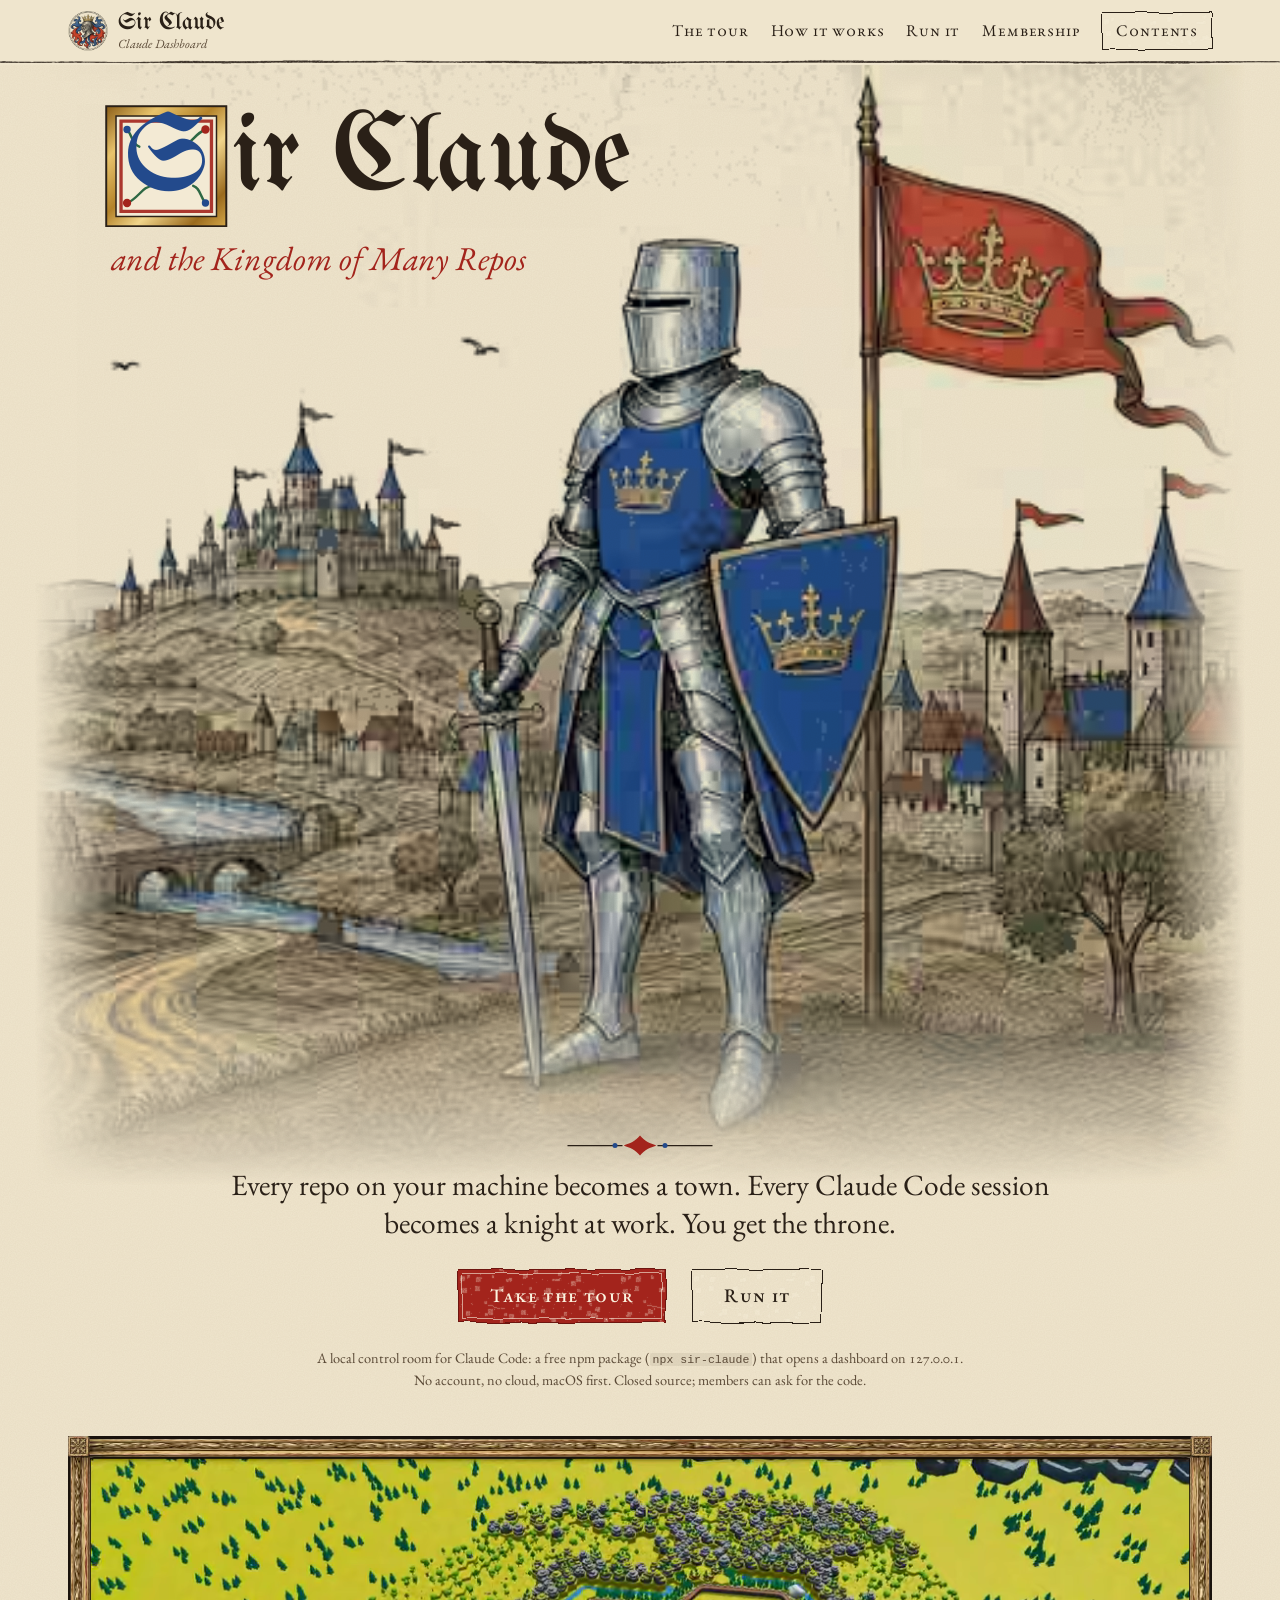
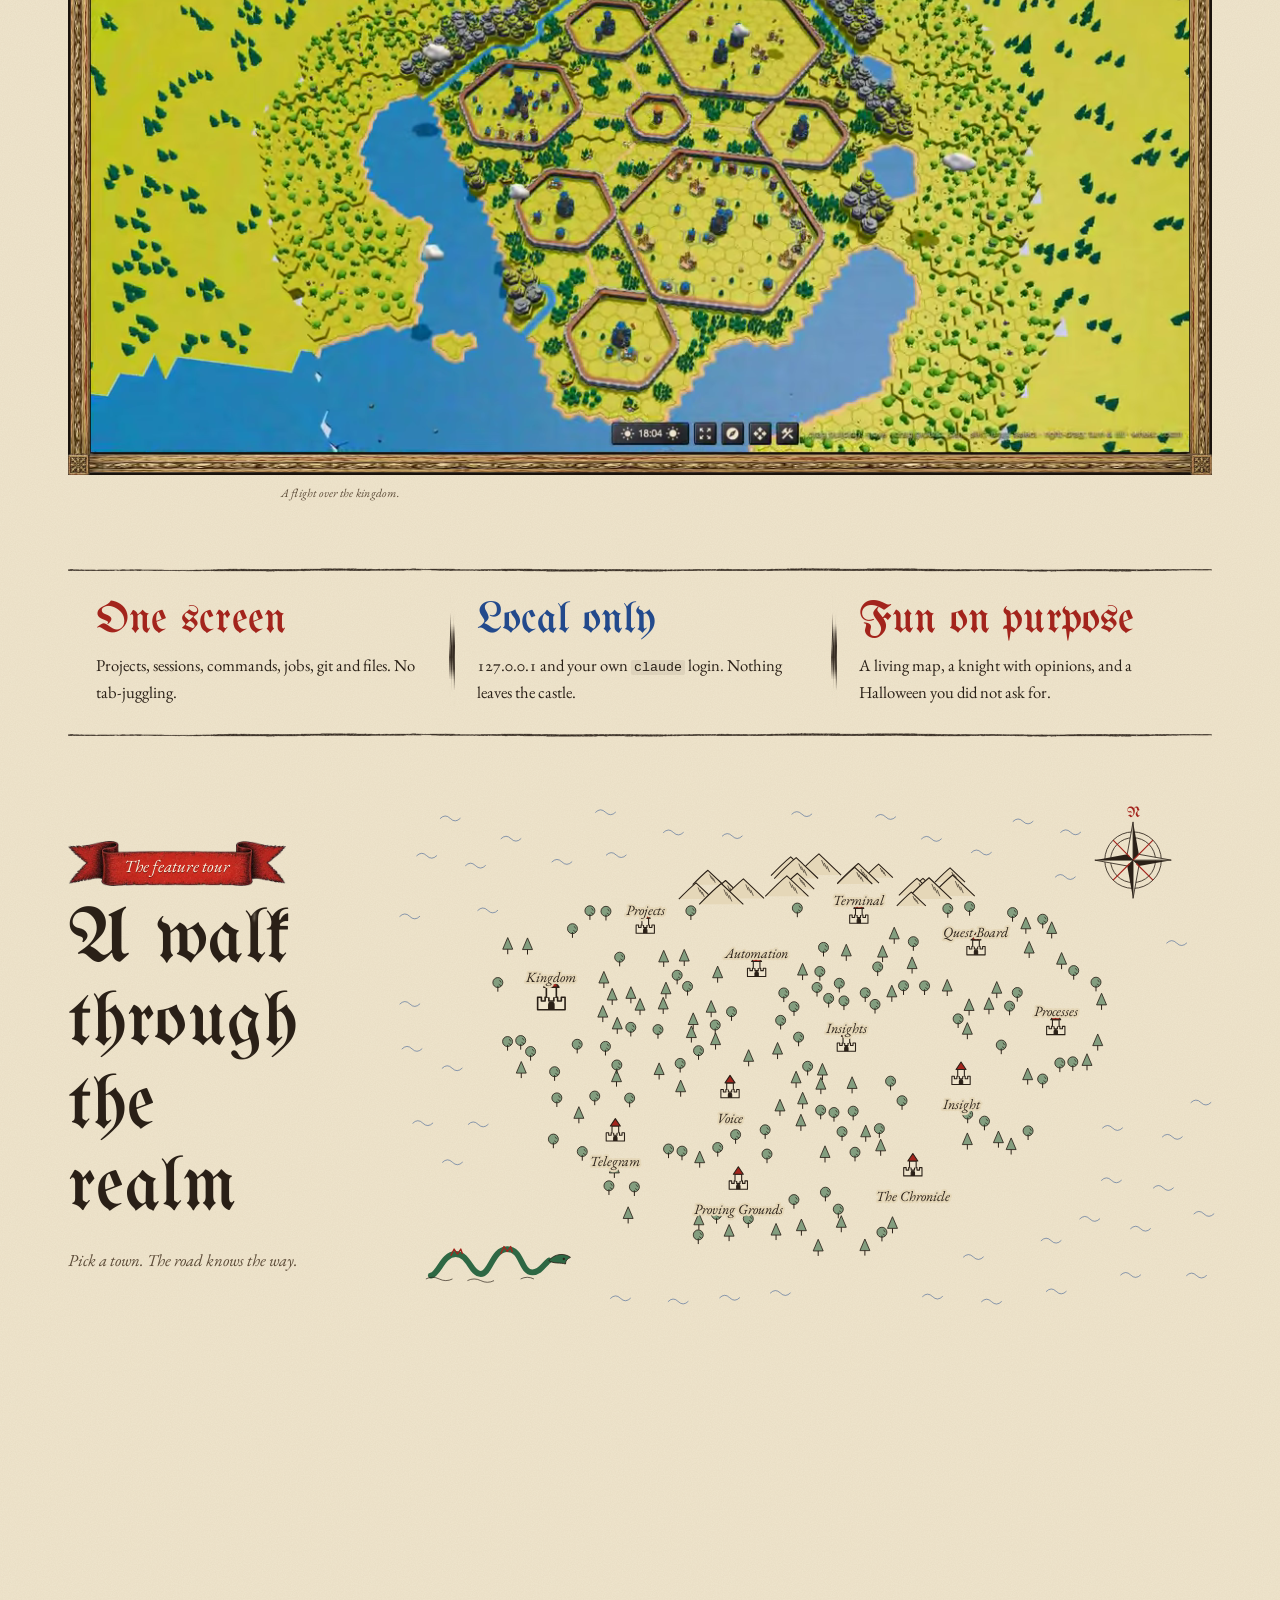
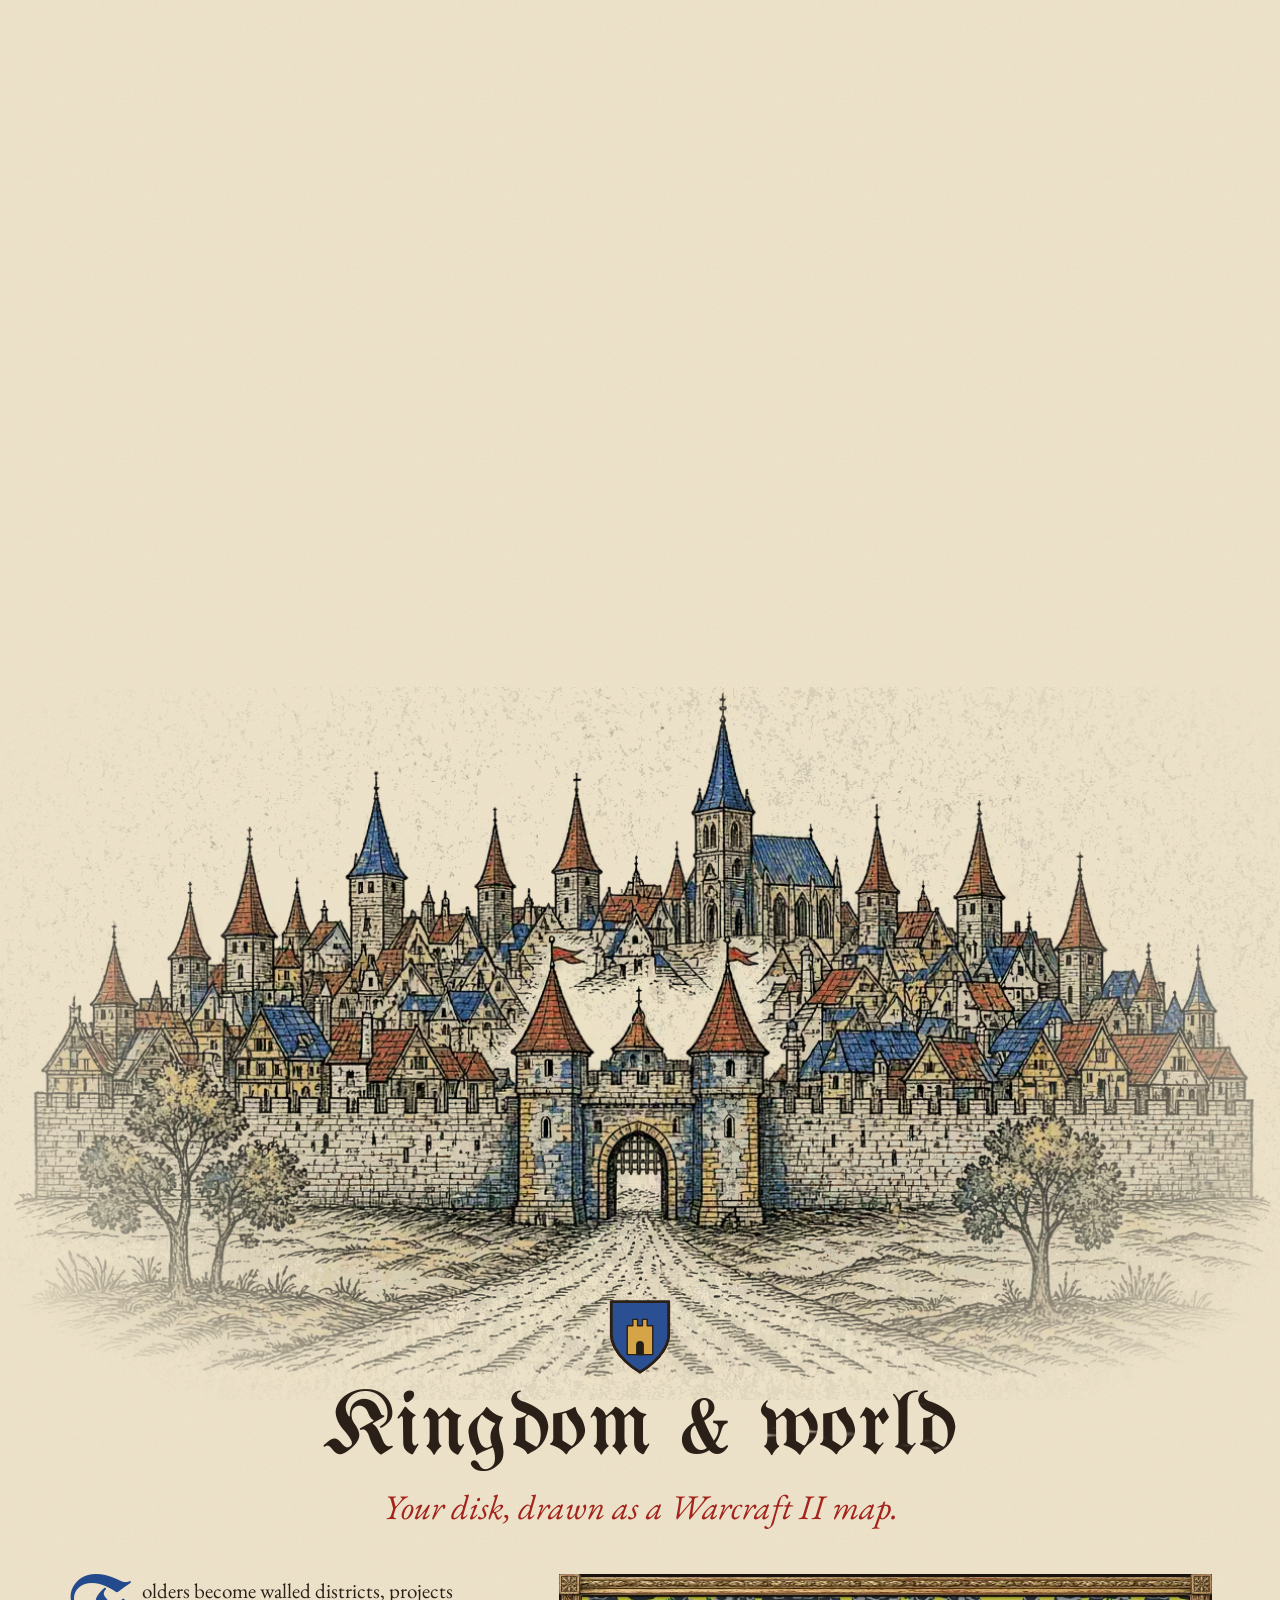
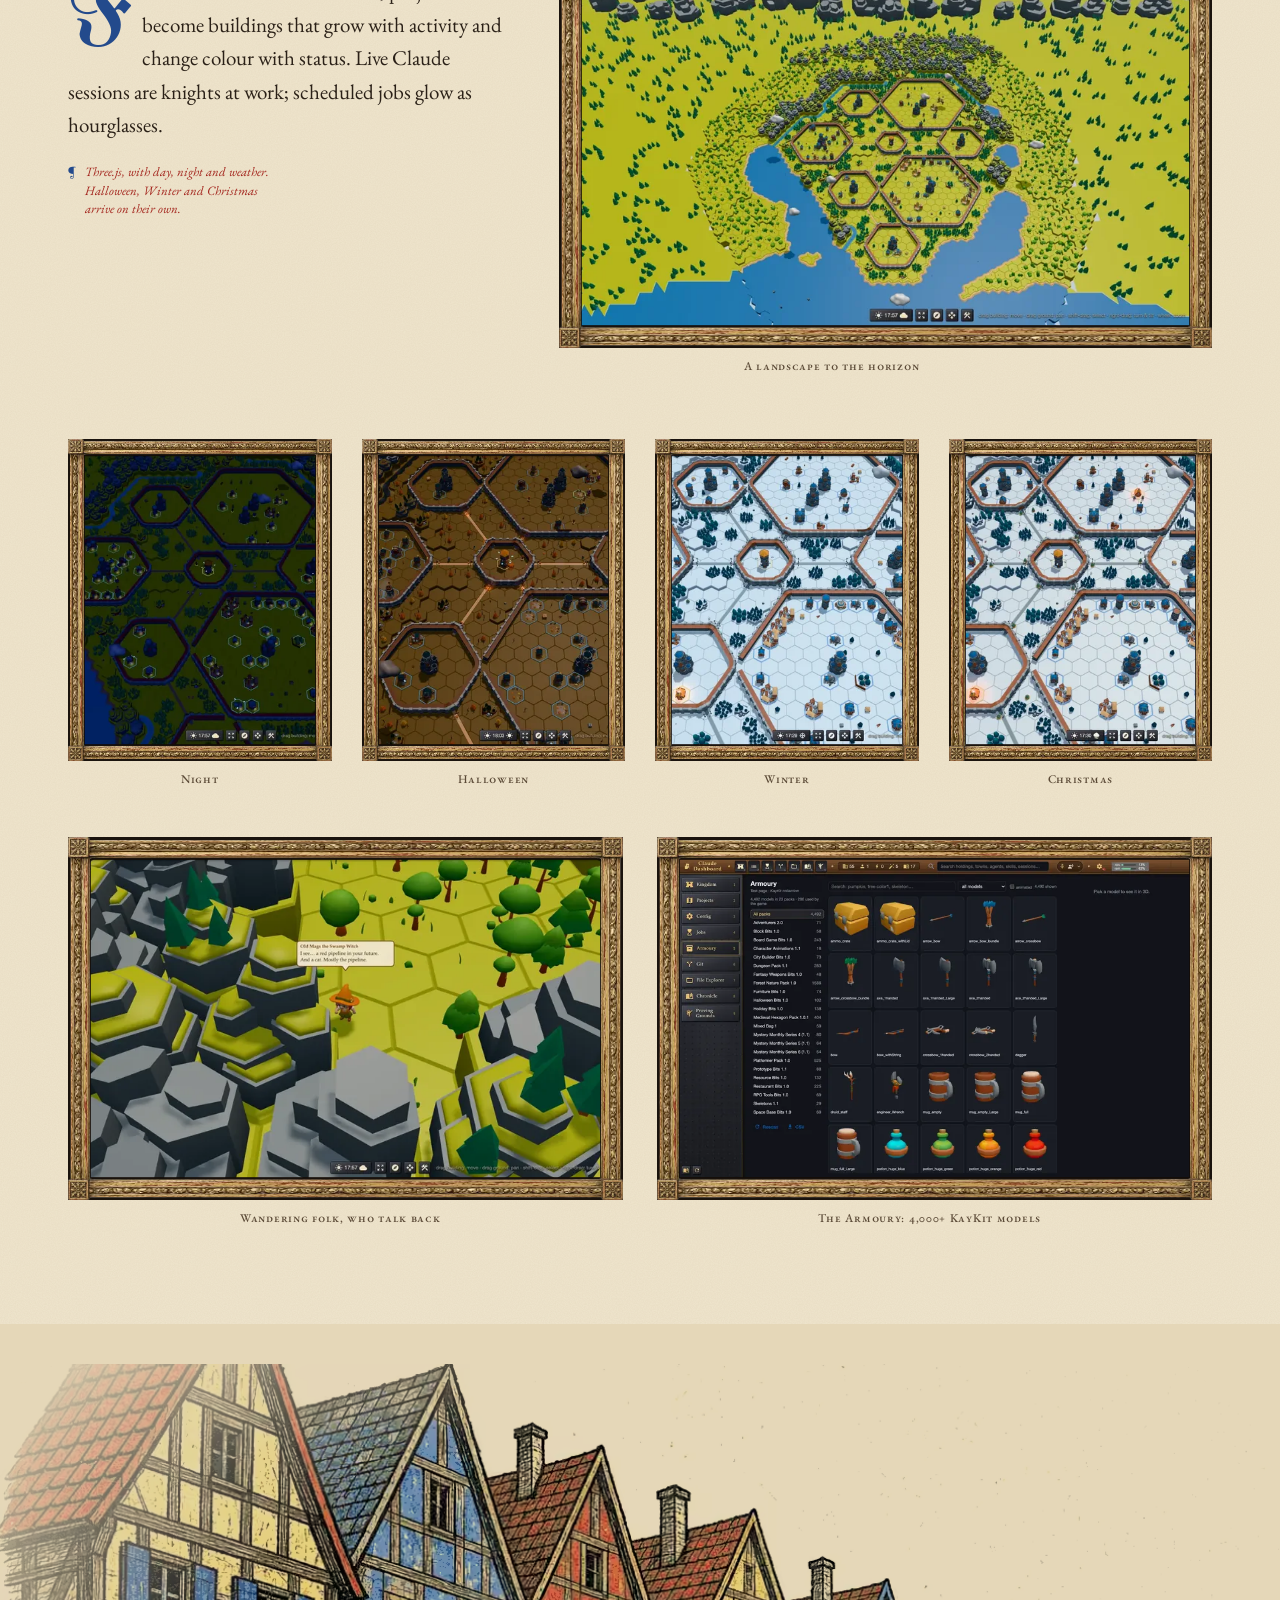
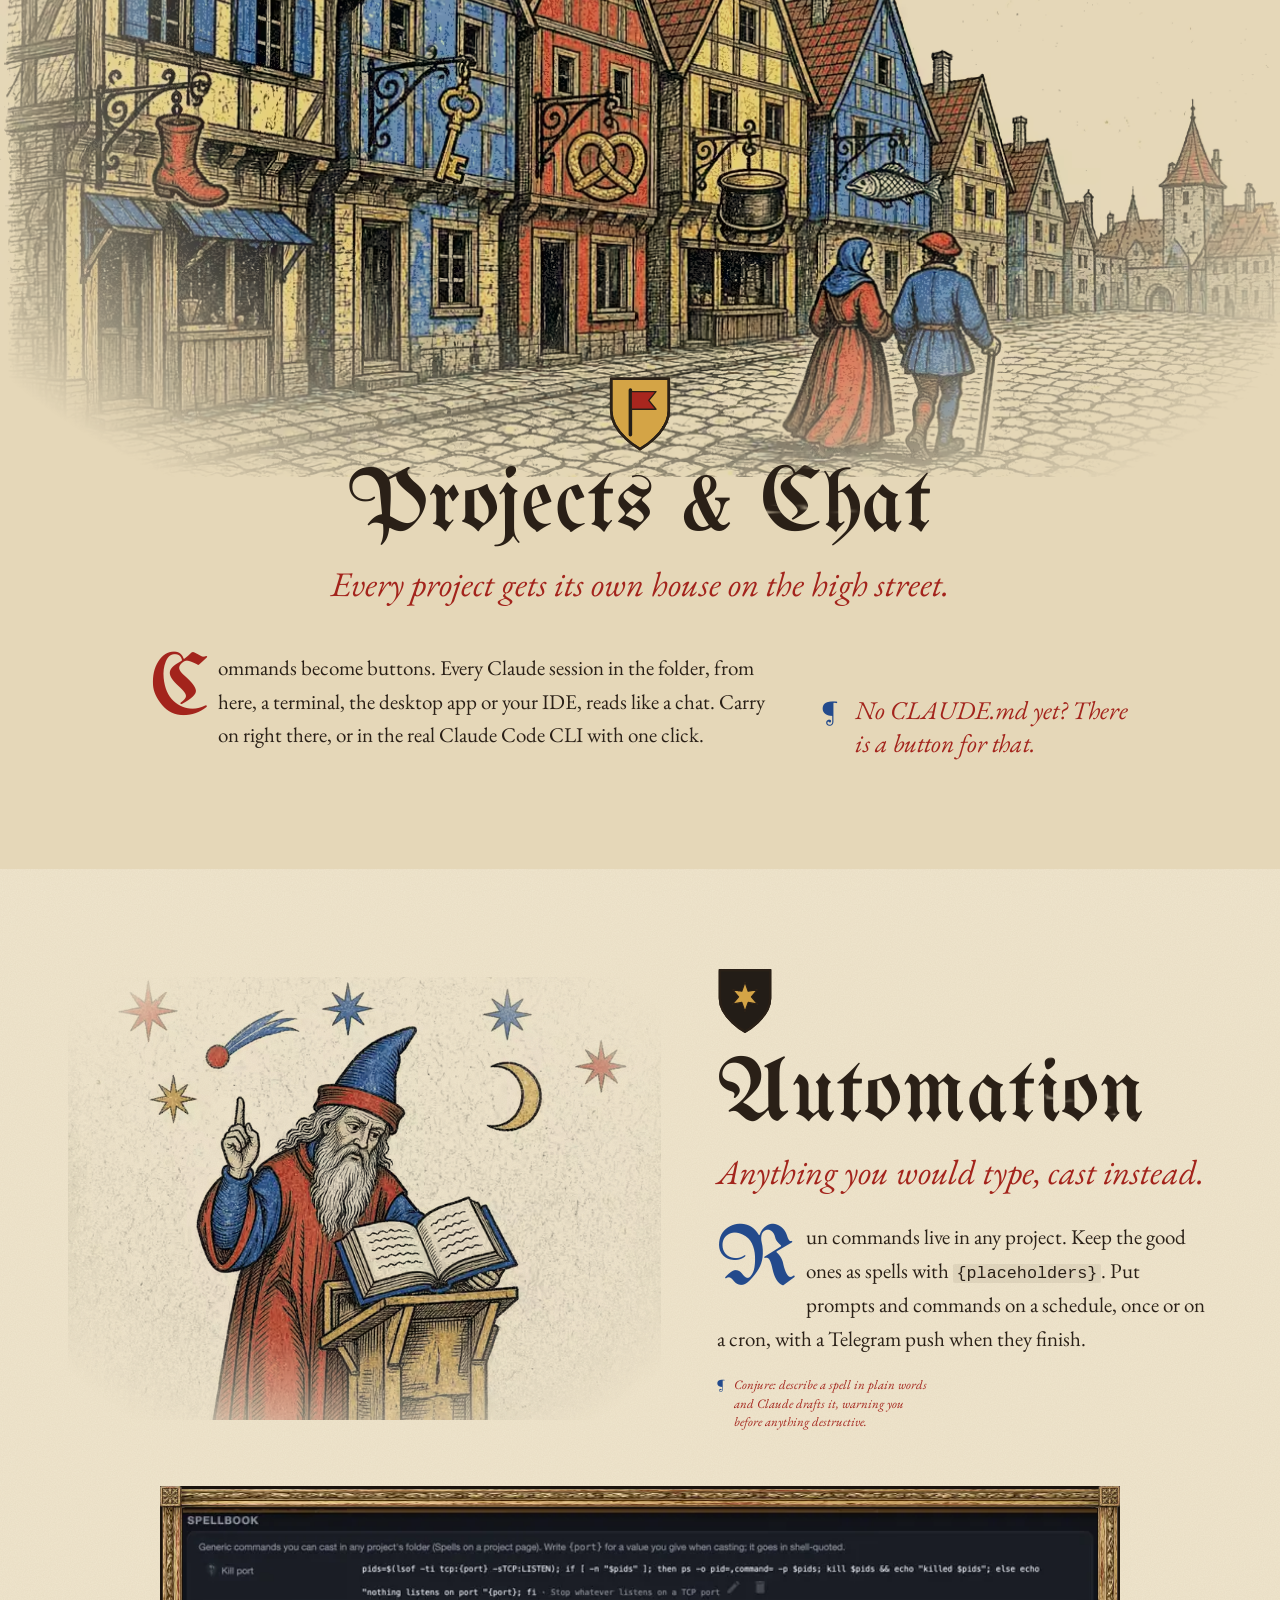
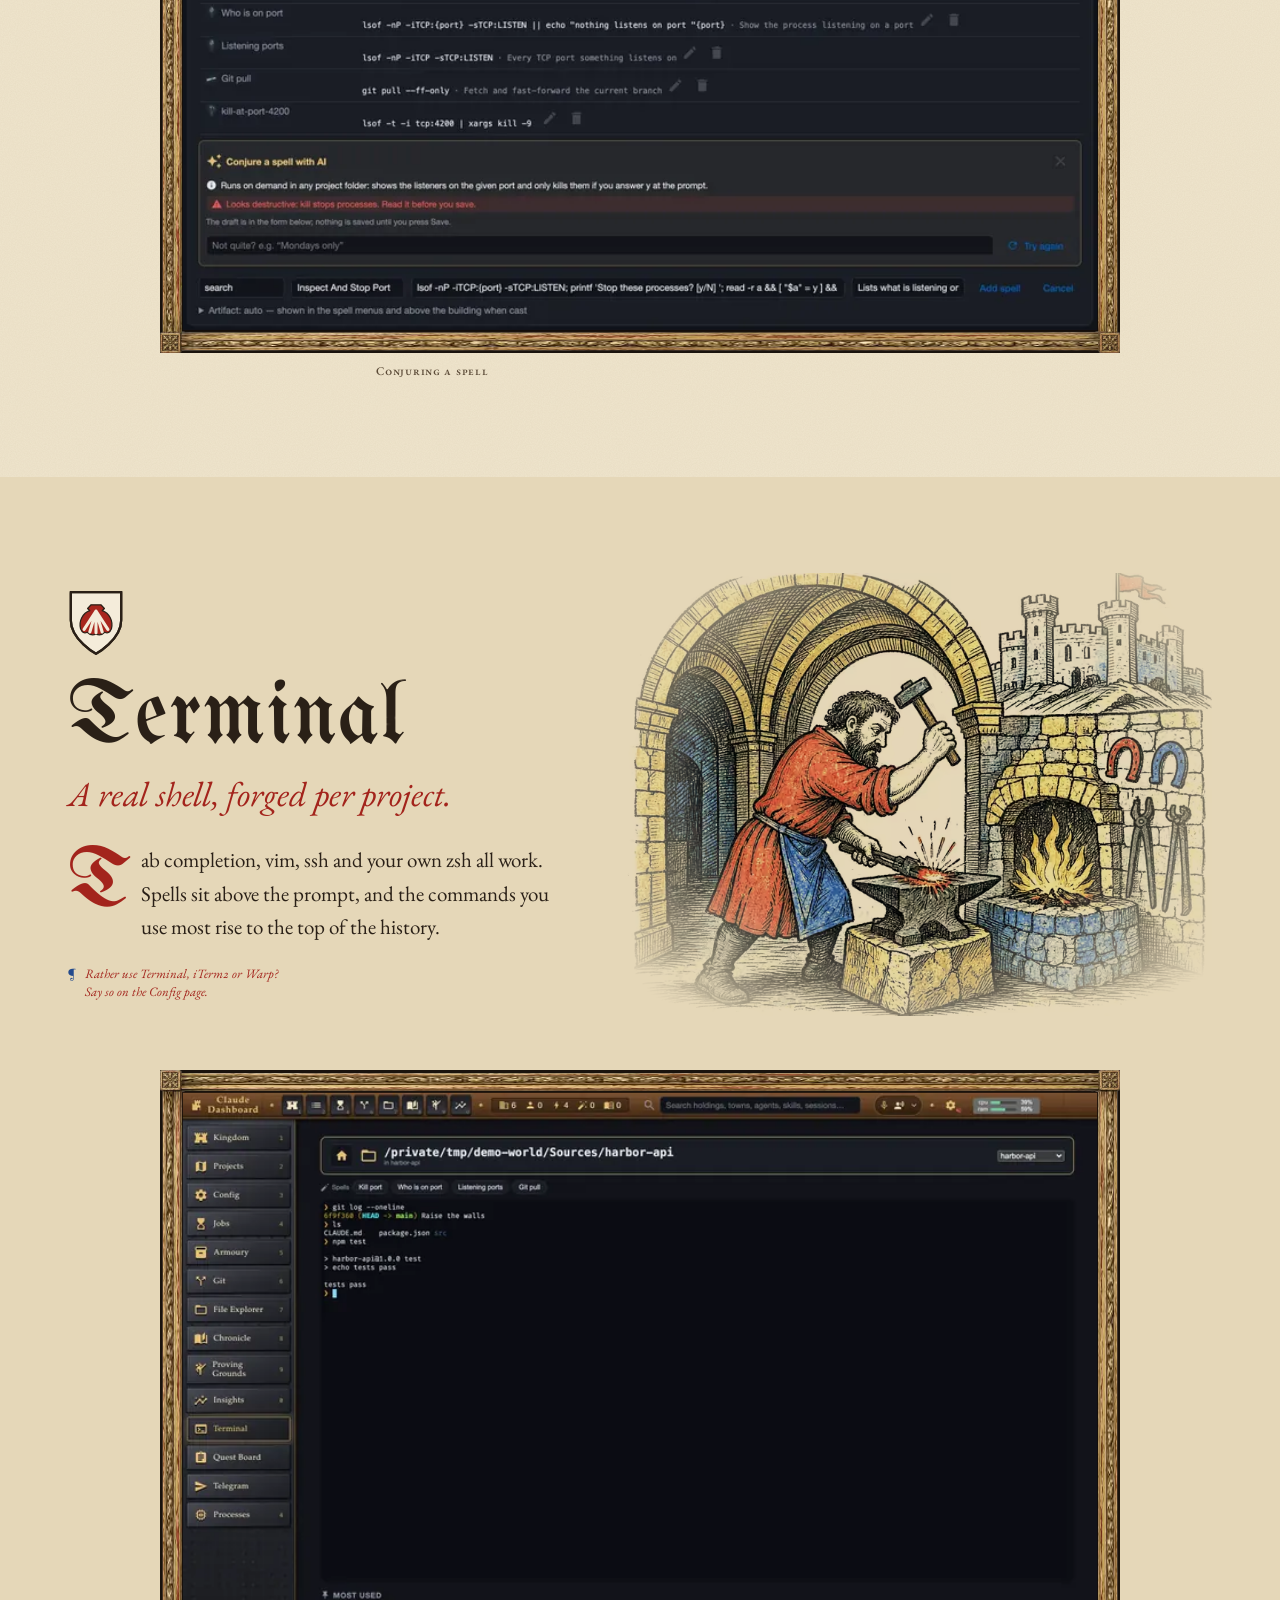
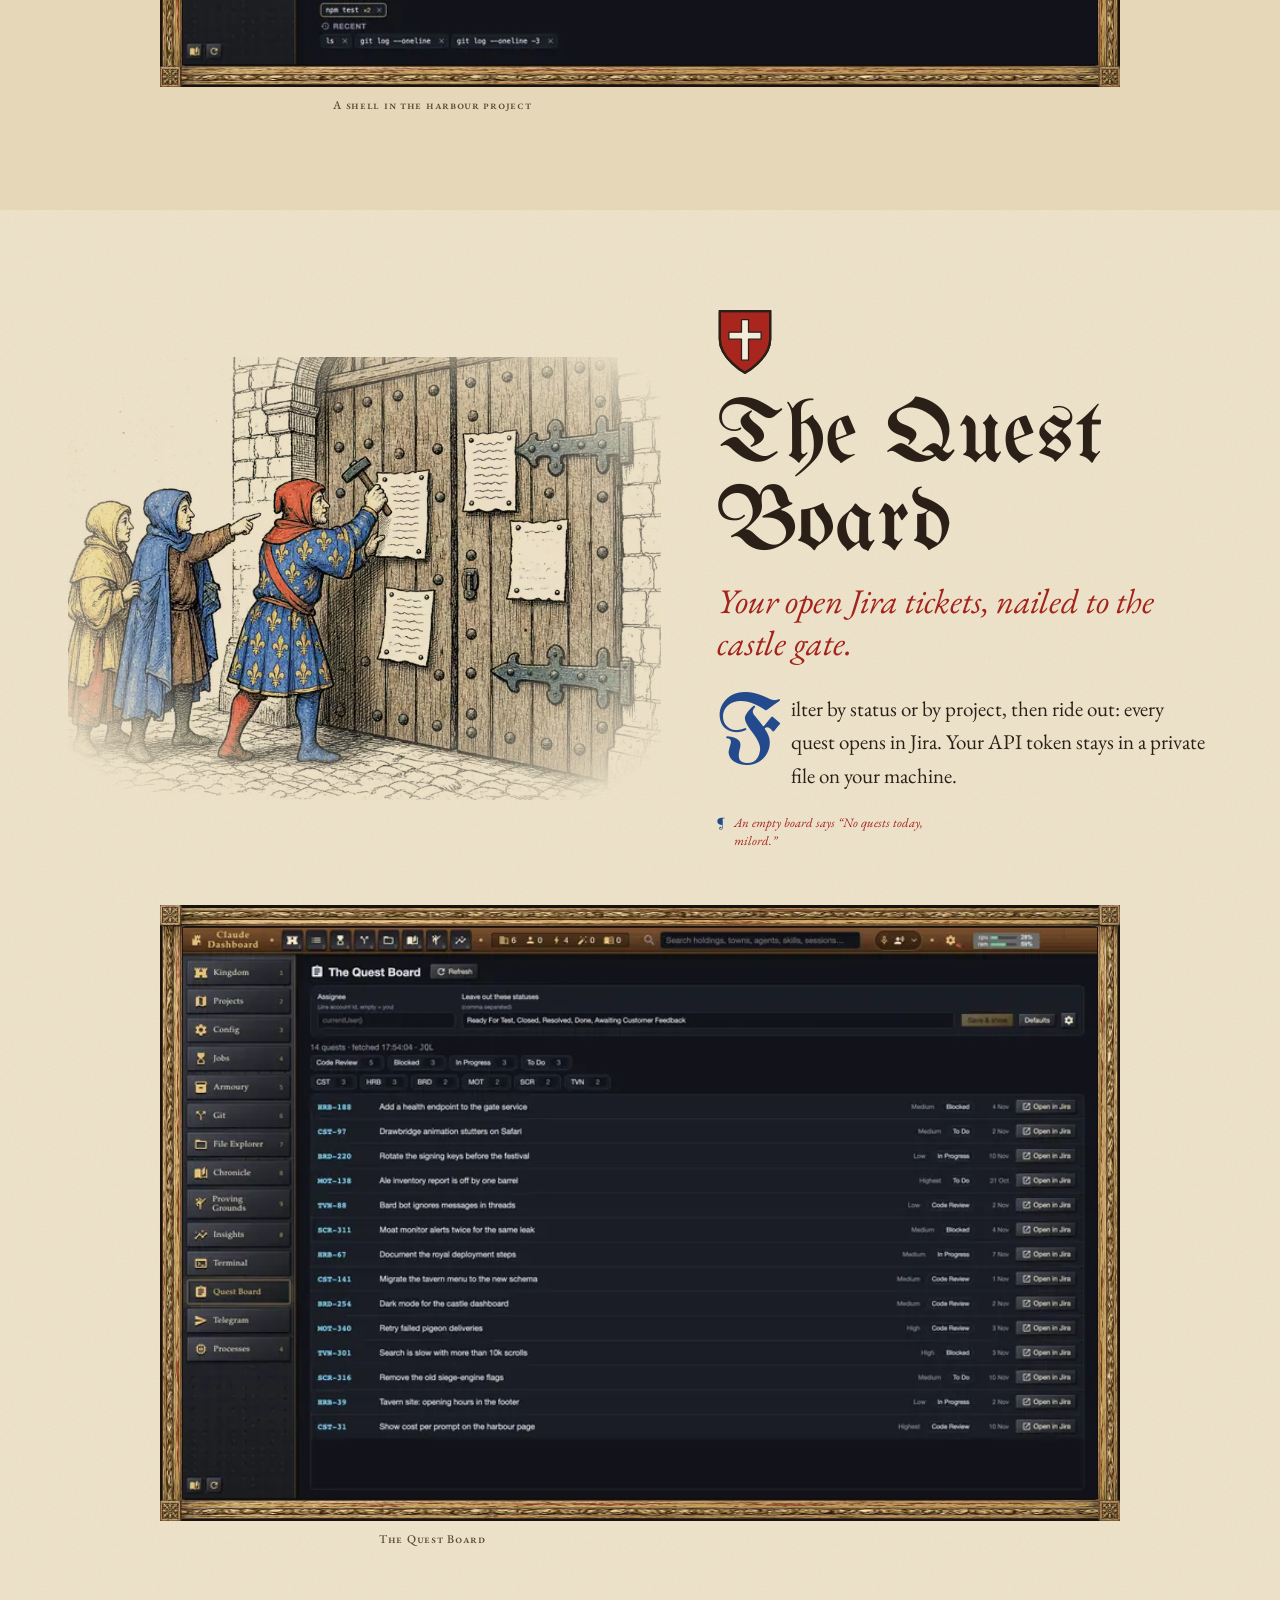
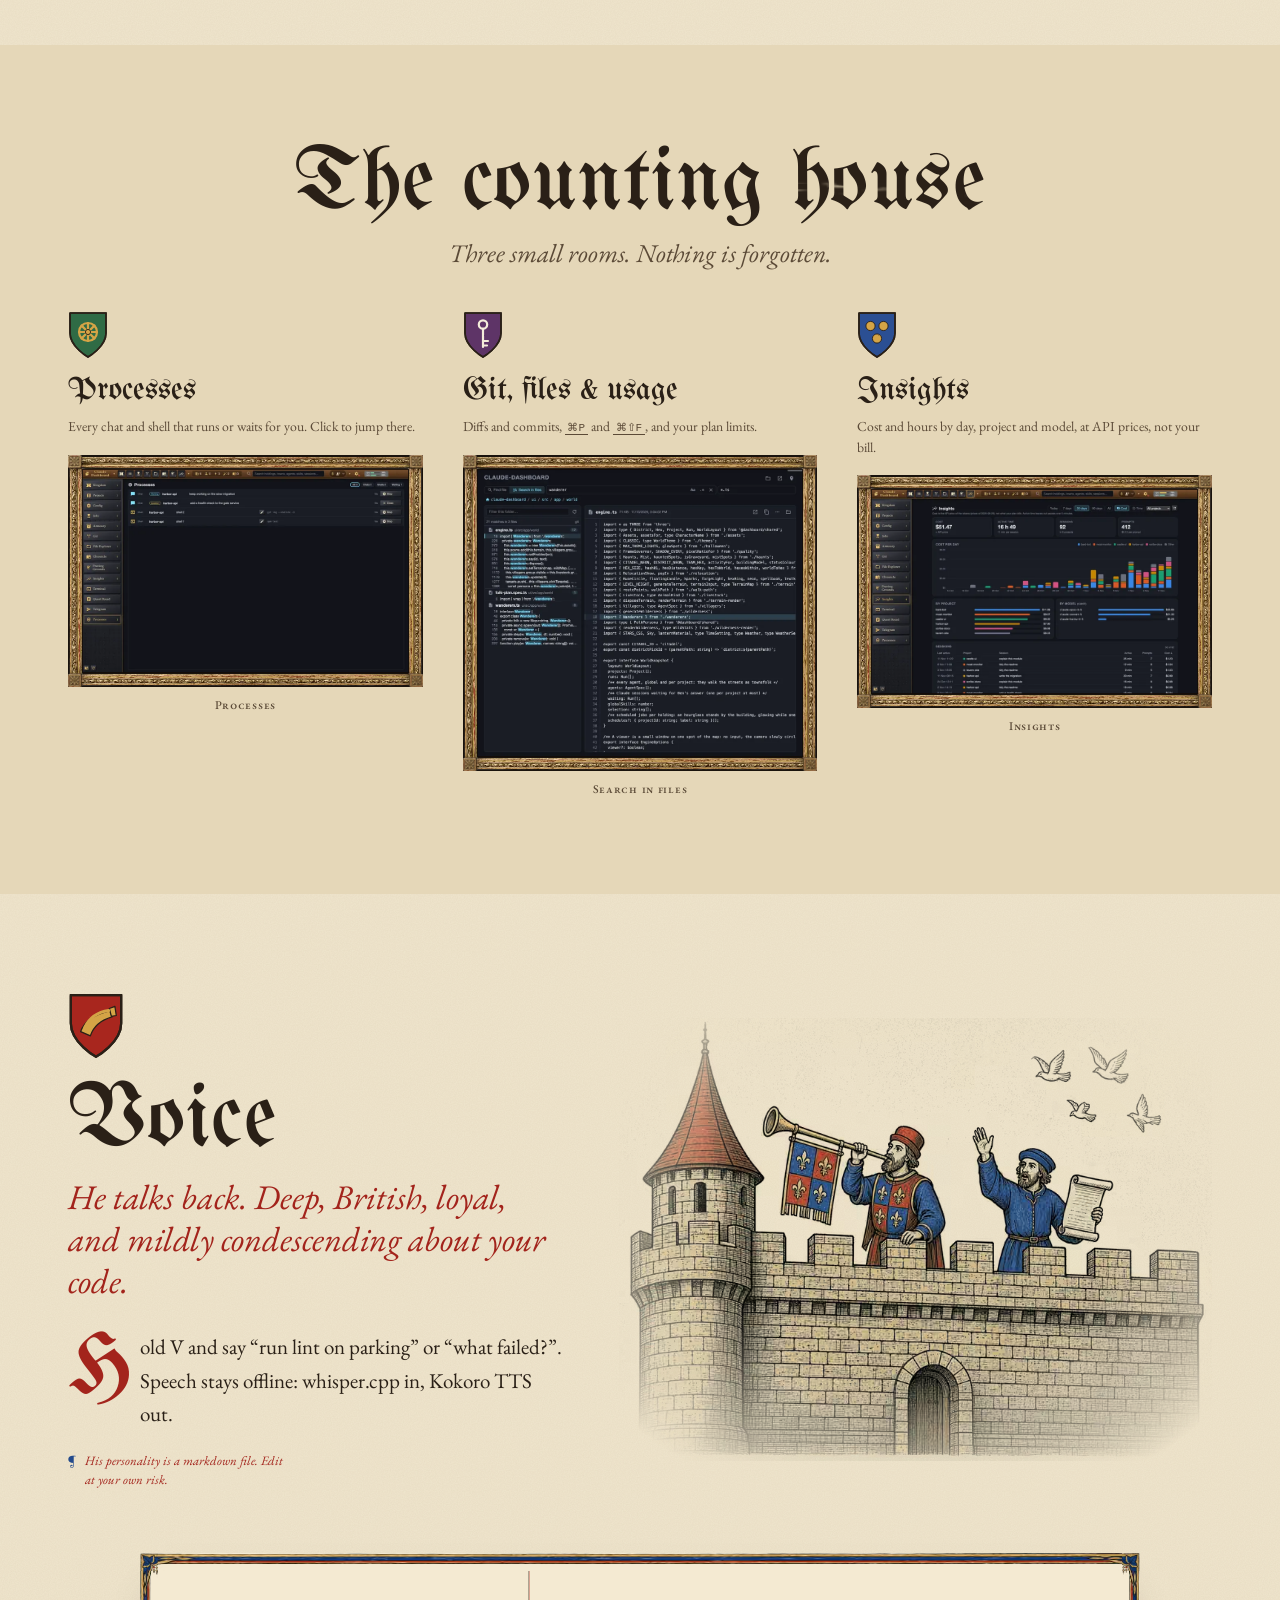
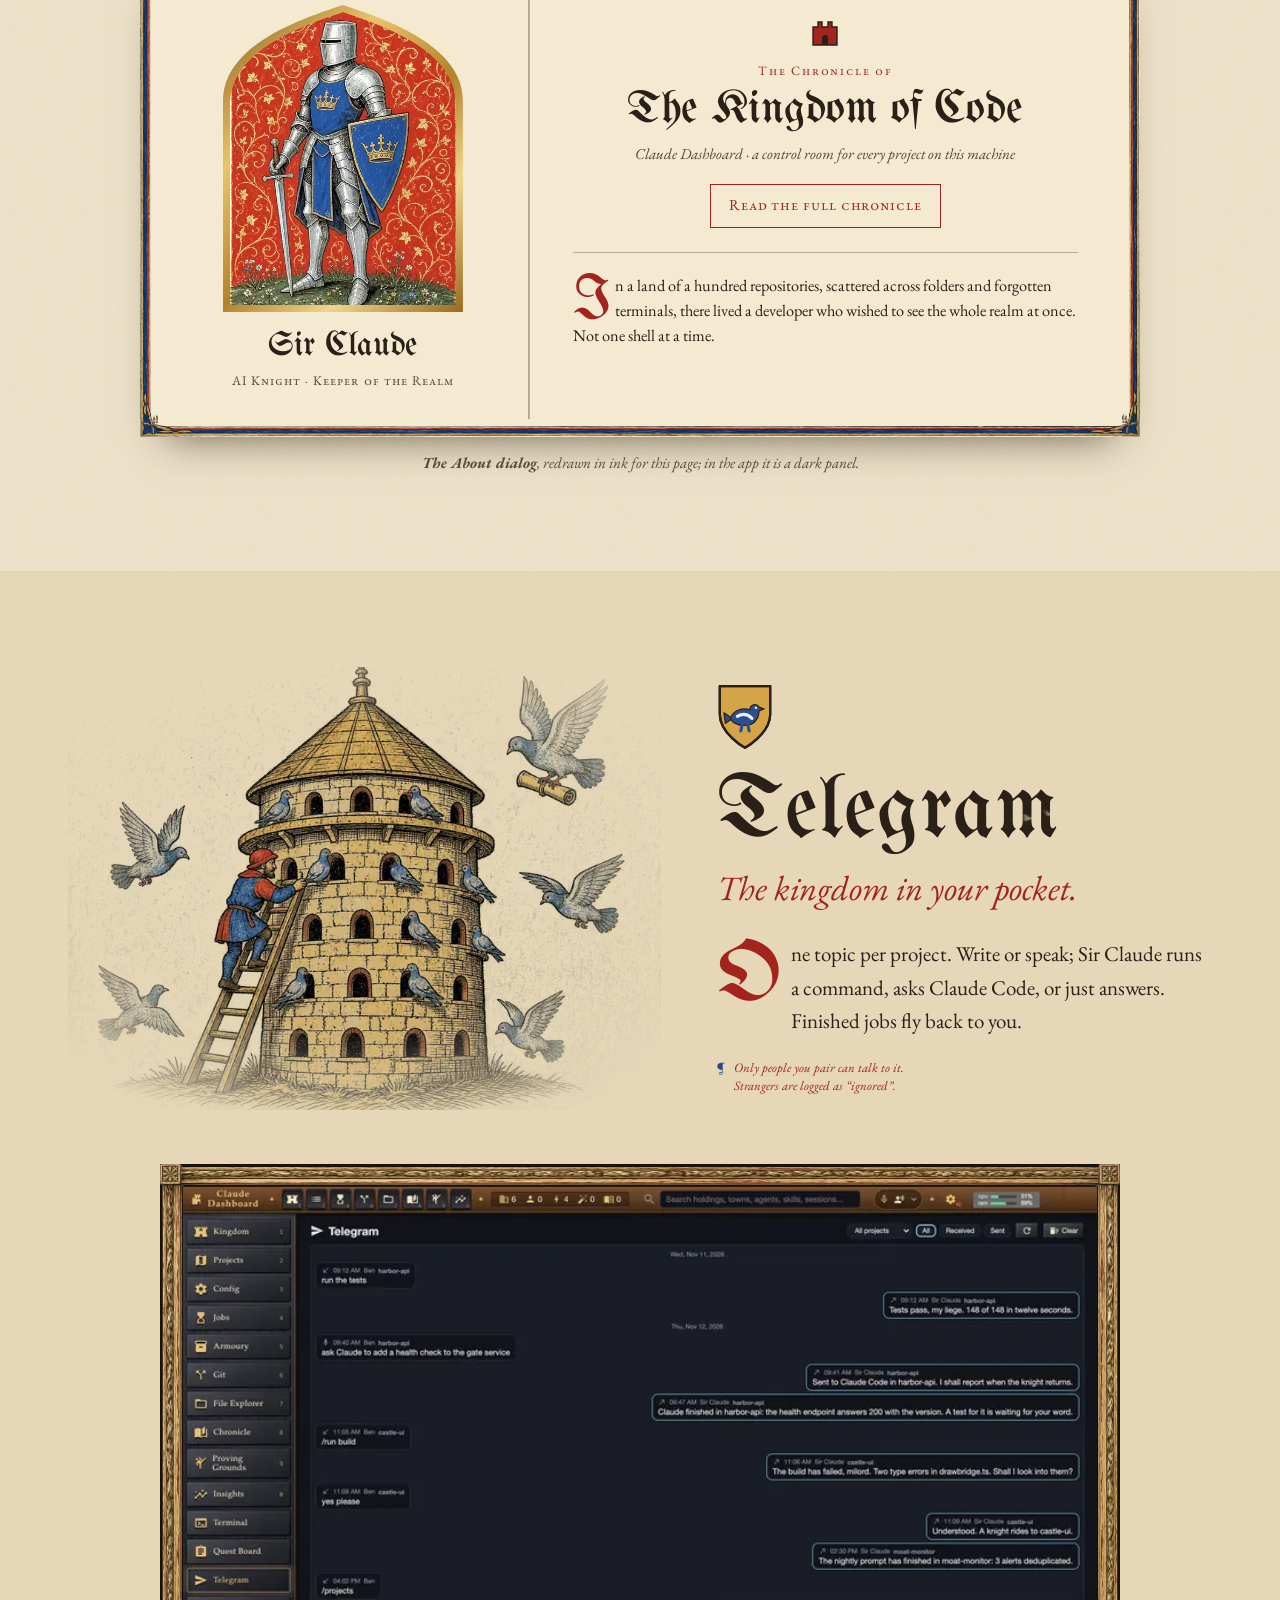
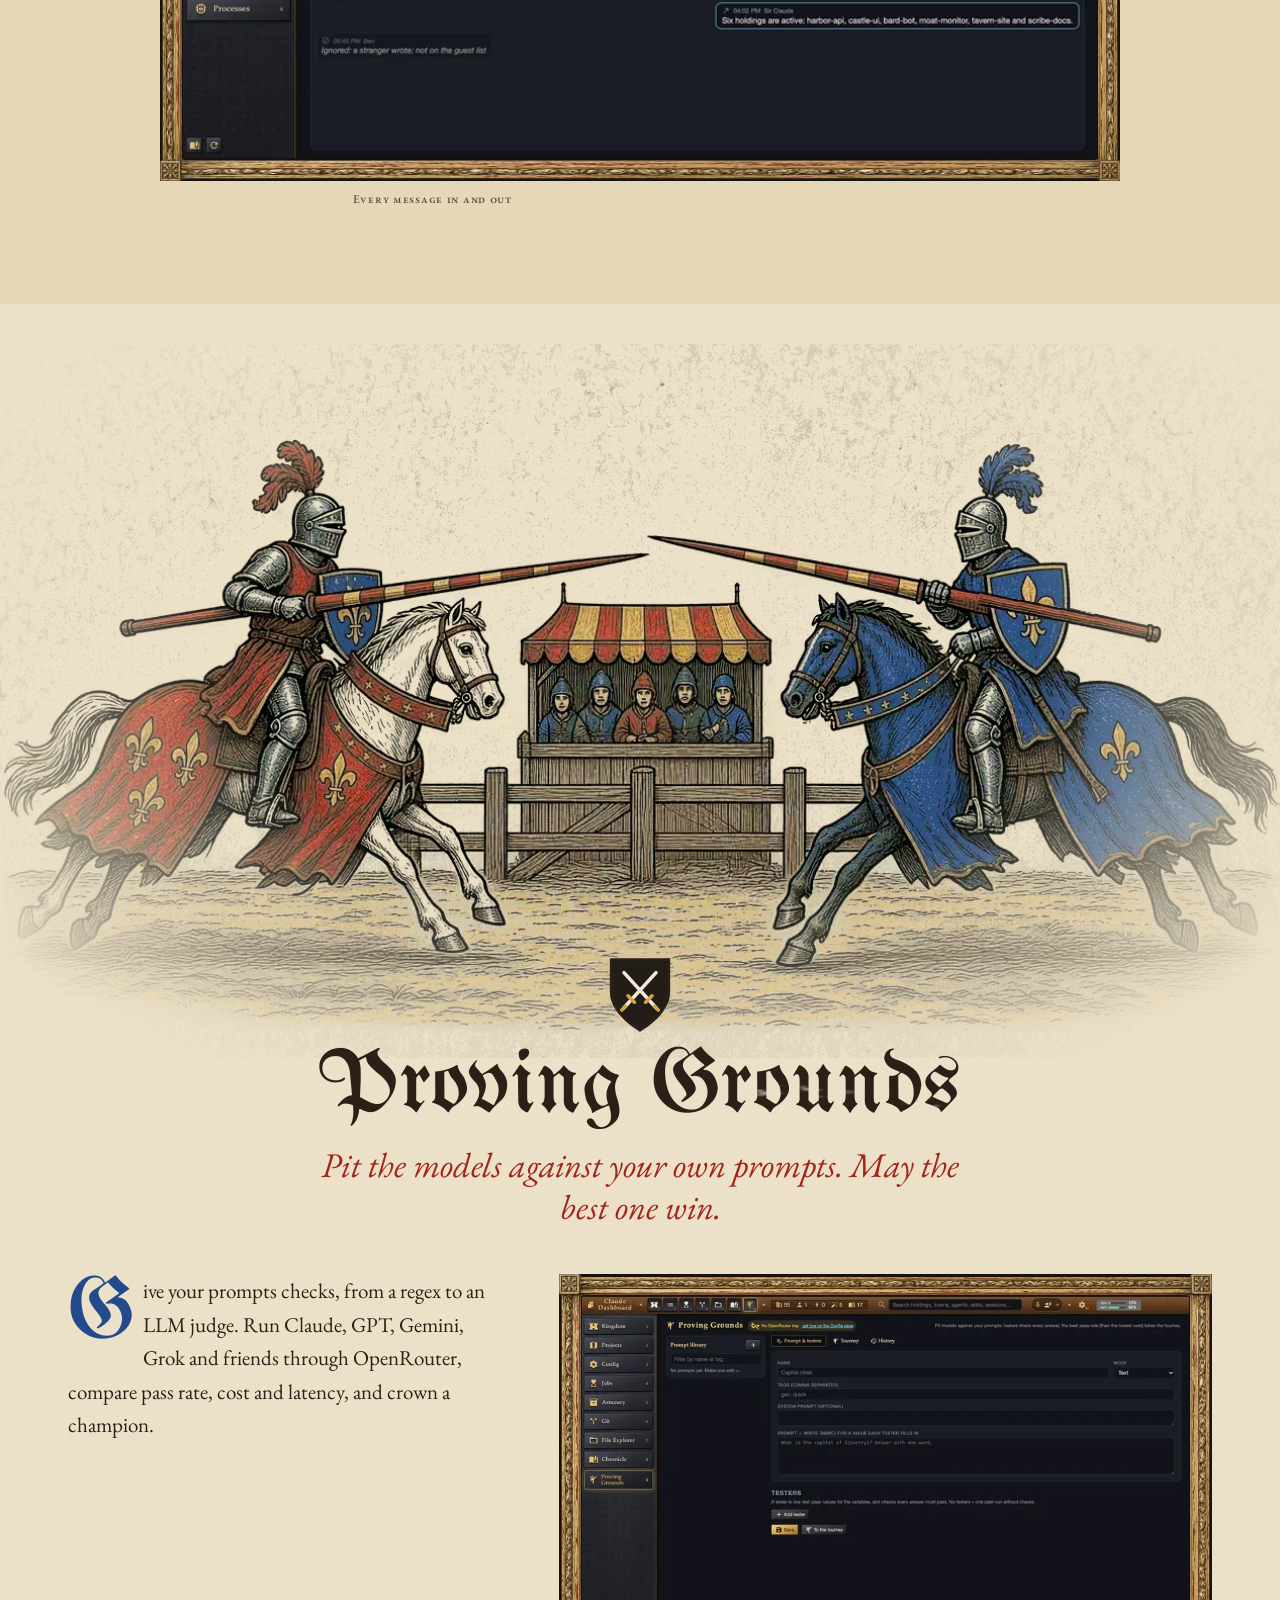
==== commit 59cf4439: "Frontispiece hero, pressed seal, real codex folios, sound herald and joust - Hero: an art-first fron" ====
--- a/index.html
+++ b/index.html
@@ -74,7 +74,8 @@
   ]
 }
 </script>
-<link rel="preload" as="image" imagesrcset="img/art/hero-knight-420.avif 420w, img/art/hero-knight.avif 640w" imagesizes="(max-width: 900px) 230px, 340px" type="image/avif" fetchpriority="high">
+<link rel="preload" as="image" media="(max-width: 700px)" imagesrcset="img/art/frontispiece-m-480.avif 480w, img/art/frontispiece-m.avif 766w" imagesizes="100vw" type="image/avif" fetchpriority="high">
+<link rel="preload" as="image" media="(min-width: 701px)" imagesrcset="img/art/frontispiece-960.avif 960w, img/art/frontispiece.avif 1276w" imagesizes="min(100vw, 1440px)" type="image/avif" fetchpriority="high">
 <meta name="color-scheme" content="light only">
 <meta name="theme-color" content="#efe5cd">
 <link rel="preconnect" href="https://fonts.googleapis.com">
@@ -154,21 +155,14 @@
 
 /* ---------- opening folio (hero) ---------- */
 .opening { position: relative; overflow: hidden; }
-.opening .wrap { position: relative; display: grid; grid-template-columns: 74px minmax(0, 1.2fr) minmax(0, .9fr); gap: 0 44px; padding-top: 64px; padding-bottom: 84px; }
-.vine { grid-row: 1 / span 2; width: 74px; height: 100%; min-height: 560px; overflow: visible; }
-.v-stem, .v-tendril { fill: none; stroke: var(--ink); stroke-width: 2.2; stroke-linecap: round; }
-.v-tendril { stroke-width: 1.4; }
-.v-leaf path { fill: var(--gold); stroke: var(--ink); stroke-width: 1; }
-.v-berry circle { stroke: var(--ink); stroke-width: 1; }
-.b-red { fill: var(--red); } .b-blue { fill: var(--blue); }
-.incipit h1 { position: relative; font: 400 clamp(3.4rem, 8vw, 7.4rem)/.92 "UnifrakturMaguntia", serif; letter-spacing: -.005em; display: flex; align-items: flex-start; gap: .08em; margin-left: -.02em; }
-.incipit h1 .t { position: relative; padding-top: .08em; }
-.incipit h1 .cap { position: absolute; left: -1.151em; top: 0; width: 1.113em; height: 1.113em; display: grid; place-items: center; padding-bottom: .08em; line-height: 1; color: #234a8c; }
+.fronti-title h1 { position: relative; font: 400 clamp(3.4rem, 8vw, 7.4rem)/.92 "UnifrakturMaguntia", serif; letter-spacing: -.005em; display: flex; align-items: flex-start; gap: .08em; margin-left: -.02em; }
+.fronti-title h1 .t { position: relative; padding-top: .08em; }
+.fronti-title h1 .cap { position: absolute; left: -1.151em; top: 0; width: 1.113em; height: 1.113em; display: grid; place-items: center; padding-bottom: .08em; line-height: 1; color: #234a8c; }
 .initial { position: relative; flex: none; display: block; width: 1.06em; height: 1.06em; margin-right: -.04em; font-size: 1.05em; line-height: 1; overflow: hidden; }
 .initial svg { position: absolute; inset: 0; width: 100%; height: 100%; }
 .gild { fill: url(#gold-leaf); }
 .initial::after { content: ""; position: absolute; inset: 0; background: linear-gradient(115deg, transparent 30%, rgba(255,250,225,.75) 46%, transparent 62%); transform: translateX(-130%); pointer-events: none; }
-.incipit .sub { display: block; font: italic 400 clamp(1.35rem, 2.5vw, 2rem)/1.2 "EB Garamond", serif; color: var(--red); margin: 18px 0 0 .1em; }
+.fronti-title .sub { display: block; font: italic 400 clamp(1.35rem, 2.5vw, 2rem)/1.2 "EB Garamond", serif; color: var(--red); margin: 18px 0 0 .1em; }
 .metaphor { font-size: clamp(1.5rem, 2.2vw, 1.95rem); line-height: 1.35; margin: 30px 0 20px; max-width: 22em; }
 .plain { color: var(--ink-soft); font-size: .86rem; line-height: 1.55; max-width: 34em; margin: 0 0 34px; }
 .cta { display: flex; flex-wrap: wrap; align-items: center; gap: 14px 26px; }
@@ -182,25 +176,6 @@
 .btn.red:hover::before { background-color: var(--ink); border-color: var(--ink); }
 .cmd { display: inline-flex; align-items: center; gap: 10px; font-size: 1rem; color: var(--ink-soft); }
 .cmd code { font-size: .95rem; color: var(--ink); }
-.miniature { grid-column: 3; grid-row: 1 / span 2; align-self: center; margin: 0; justify-self: end; width: min(100%, 430px); }
-.arch { position: relative; aspect-ratio: 5 / 6; }
-.arch picture { position: absolute; left: 10.4%; top: 7.333%; width: 79.2%; height: 87.333%; clip-path: url(#arch-clip); overflow: hidden; }
-.arch img { transform: translateY(calc(var(--hp, 0) * 18px)) scale(1.05); will-change: transform; display: block; width: 100%; height: 100%; object-fit: cover; object-position: 50% 22%; }
-.arch .frame { position: absolute; inset: 0; width: 100%; height: 100%; overflow: visible; pointer-events: none; }
-.h-gold { fill: #c79a3e; }
-.h-pounce { fill: none; stroke: #7d561a; stroke-width: 1.1; stroke-linecap: round; stroke-dasharray: 0 5; opacity: .75; }
-.h-burnish { fill: #fbeab0; opacity: 0; mix-blend-mode: soft-light; }
-.h-lapis { fill: #234a8c; }
-.h-pen path { fill: none; stroke: #f3ead4; stroke-width: .7; stroke-linecap: round; }
-.h-gdot circle { fill: #e2c27a; stroke: #5b3f12; stroke-width: .3; }
-.h-red { fill: none; stroke: #a3241c; stroke-width: 1.7; }
-.h-rule path { fill: none; stroke: #2a2017; stroke-width: .75; stroke-linejoin: miter; }
-.h-ivy path { fill: none; stroke: #2a2017; stroke-width: .7; stroke-linecap: round; }
-.h-ivy .h-leaf { stroke: #2a2017; stroke-width: .35; fill: #c79a3e; }
-.h-ivy .h-leaf.b { fill: #234a8c; }
-.h-ivy .h-leaf.r { fill: #a3241c; }
-.h-berry { fill: #c79a3e; stroke: #2a2017; stroke-width: .3; }
-.miniature figcaption { text-align: center; font-style: italic; color: var(--ink-soft); margin-top: 14px; font-size: 1.02rem; }
 
 /* ---------- flyover + three virtues ---------- */
 .flyover { margin: 0 auto; }
@@ -279,7 +254,7 @@
 .fhead { display: grid; grid-template-columns: 58px minmax(0, 1fr); gap: 4px 20px; align-items: start; margin-bottom: 26px; }
 .shield { filter: url(#worn-edge); width: 58px; height: 70px; grid-row: 1 / span 2; margin-top: 2px; overflow: visible; }
 .shield .field { stroke: var(--ink); stroke-width: 1.6; }
-.shield .charge { stroke: var(--ink); stroke-width: .9; stroke-linejoin: round; }
+.shield .charge:not(.line) { stroke: var(--ink); stroke-width: .9; stroke-linejoin: round; }
 .shield .line { fill: none; stroke-width: 2.2; stroke-linecap: round; }
 .fhead .lead { grid-column: 2; margin: 6px 0 0; font-size: 1.22rem; font-style: italic; color: var(--ink-soft); max-width: 34em; }
 .feats { list-style: none; margin: 0; padding: 0; }
@@ -346,9 +321,6 @@
 details.src { margin-top: 22px; }
 details.src summary { cursor: pointer; font-style: italic; color: #574634; }
 details.src pre { margin-top: 12px; }
-.pendant { position: absolute; left: 50%; bottom: -150px; width: 132px; margin-left: -66px; pointer-events: none; }
-.seal-img { display: block; width: 100%; height: auto; }
-.seal-swing { display: block; transform-origin: 50% 0; }
 
 /* membership */
 .member { padding: 170px 0 96px; text-align: left; }
@@ -371,10 +343,6 @@
   body { font-size: 18px; }
   .wrap { padding: 0 20px; }
   .runhead nav > a { display: none; }
-  .opening .wrap { grid-template-columns: minmax(0, 1fr); padding-top: 30px; padding-bottom: 56px; }
-  .vine { display: none; }
-  .miniature { grid-column: 1; grid-row: 1; justify-self: center; width: min(100%, 290px); margin-bottom: 30px; }
-  .incipit { grid-column: 1; }
   .metaphor { font-size: 1.14rem; }
   .virtues { grid-template-columns: minmax(0, 1fr); margin-top: 44px; }
   .virtues > div + div { border-left: 0; border-top: 1px solid var(--line); }
@@ -469,21 +437,12 @@
 .book { margin-top: 10px; perspective: 2600px; }
 .codex { position: relative; max-width: 1100px; margin: 0 auto; }
 .codex-img { width: 100%; height: auto; filter: drop-shadow(0 18px 22px rgba(42,26,12,.35)); }
-.pg { position: absolute; top: 6.07%; height: 69.4%; display: grid; place-items: center; padding: 3%; }
-.pg-l { left: 11.14%; width: 34.4%; }
-.pg-r { left: 50.17%; width: 33.83%; }
-.pg img { width: 100%; box-shadow: 0 0 0 1px rgba(42,32,23,.55), 0 6px 14px -8px rgba(42,32,23,.6); }
-.pg-l .no-leaf { display: none; }
-.pg-orn { width: 34%; aspect-ratio: 1; opacity: .4; background: radial-gradient(circle, #a3241c 0 7%, transparent 8%), conic-gradient(from 45deg, transparent 0 20%, transparent 0); }
 .leaf { position: absolute; top: 6.07%; height: 69.4%; left: 47.85%; width: 36.14%; transform-origin: left center; transform-style: preserve-3d; transform: rotateY(-180deg); z-index: 4; }
 .leaf-face { position: absolute; inset: 0 0 0 6.4%; backface-visibility: hidden; -webkit-backface-visibility: hidden; background: #efe2c4 url(img/art/parchment.webp) center / cover; }
 .leaf-front { -webkit-mask-image: radial-gradient(ellipse 72% 70% at 50% 50%, #000 62%, transparent 100%); mask-image: radial-gradient(ellipse 72% 70% at 50% 50%, #000 62%, transparent 100%); display: grid; place-content: center; gap: 12px; padding: 8%; text-align: center; color: #2a2017; }
 .leaf-front .lf-title { font: 400 clamp(1.8rem, 4vw, 3.6rem)/1 "UnifrakturMaguntia", serif; color: #a3241c; }
 .leaf-front .lf-sub { font-style: italic; font-size: clamp(.8rem, 1.3vw, 1.05rem); color: #574634; }
 .leaf-back { transform: rotateY(180deg); inset: 0 6.4% 0 0; background: none; display: grid; place-items: center; padding: 3%; }
-.leaf-back img { width: 100%; box-shadow: 0 0 0 1px rgba(42,32,23,.55); }
-.book-caps { display: grid; grid-template-columns: 1fr 1fr; gap: 40px; max-width: 840px; margin: 6px auto 0; padding: 0; }
-.book .cap { margin: 0; text-align: center; font-size: .76rem; font-variant: small-caps; letter-spacing: .06em; font-style: normal; color: var(--ink-soft); }
 
 @media (max-width: 900px) {
   body { font-size: 19px; }
@@ -499,49 +458,109 @@
   .member { padding-top: 150px; }
   .charter .art.headpiece { width: calc(100% + 24px); margin: -18px -12px 6px; }
   .charter pre { font-size: .9rem; }
-  .book-caps { gap: 12px; }
 }
 
 html.js:not(.late) { --late-off: none; }
 html.js:not(.late) .ribbon { background-color: #a3241c; }
 html.js:not(.late) .blue-ribbon { background-color: #234a8c; }
 
+
+/* ---------- v4: the frontispiece (hero) ---------- */
+.opening { position: relative; padding-bottom: 40px; }
+.fronti { position: relative; max-width: clamp(1000px, calc((100svh - 220px) * 1.78), 1440px); margin: 0 auto; }
+.fronti-art { display: block; }
+.fronti-art img { display: block; width: 100%; height: auto; mix-blend-mode: multiply;
+  -webkit-mask-image: linear-gradient(to right, transparent 0, #000 7%, #000 93%, transparent 100%), linear-gradient(to bottom, #000 80%, transparent 99%); -webkit-mask-composite: source-in; mask-image: linear-gradient(to right, transparent 0, #000 7%, #000 93%, transparent 100%), linear-gradient(to bottom, #000 80%, transparent 99%); mask-composite: intersect; }
+.fronti-title { position: absolute; left: 6%; top: 3.5%; max-width: 54%; }
+.fronti-title h1 { font-size: clamp(4.4rem, 8.6vw, 9rem); line-height: .86; color: #2a2017; }
+.fronti-title .sub { font-size: clamp(1.5rem, 2.6vw, 2.5rem); margin-top: 12px; }
+.plinth { position: relative; z-index: 2; max-width: 980px; margin: -64px auto 0; padding: 0 40px 4px; text-align: center; }
+.plinth-orn { display: block; width: 150px; margin: 0 auto 8px; }
+.plinth .metaphor { font-size: clamp(1.45rem, 2.3vw, 2.1rem); line-height: 1.3; margin: 0 auto 26px; max-width: 30em; }
+.plinth .cta { justify-content: center; }
+.plinth .plain { margin: 24px auto 0; max-width: 46em; font-size: .9rem; }
+
+/* ---------- v4: Voice, the About dialog redrawn ---------- */
+.showcase { margin: 64px auto 0; max-width: 1000px; }
+.sc-card { display: grid; grid-template-columns: minmax(0, 5fr) minmax(0, 8fr); background: #f4ead2; color: #2a2017; border: 18px solid transparent; border-image: var(--late-off, url(img/ui/frame-illum.webp) 52 / 18px stretch); box-shadow: 0 24px 40px -26px rgba(42,26,12,.7); }
+.sc-left { padding: 34px 26px 28px; text-align: center; border-right: 1px solid rgba(42,32,23,.35); box-shadow: 1px 0 0 rgba(163,36,28,.35); }
+.sc-arch { position: relative; width: min(100%, 240px); aspect-ratio: 5 / 6.4; margin: 0 auto; padding: 7px; background: linear-gradient(135deg, #8a5d17, #e9c46c 30%, #b38229 55%, #f1d58b 75%, #9a6a1d); clip-path: url(#arch-clip); }
+.sc-arch picture, .sc-arch img { display: block; width: 100%; height: 100%; object-fit: cover; object-position: 50% 18%; clip-path: url(#arch-clip); }
+.sc-name { font: 400 2.1rem/1 "UnifrakturMaguntia", serif; margin: 18px 0 6px; color: #2a2017; }
+.sc-title { margin: 0; font-size: .82rem; font-variant: small-caps; letter-spacing: .08em; color: #574634; }
+.sc-right { padding: 40px 44px 34px; display: flex; flex-direction: column; align-items: center; text-align: center; }
+.sc-tower { width: 40px; height: 40px; }
+.sc-pre { margin: 10px 0 0; font-size: .8rem; font-variant: small-caps; letter-spacing: .14em; color: #a3241c; }
+.sc-h { margin: 4px 0 8px; font: 400 clamp(2rem, 3.6vw, 3rem)/1.05 "UnifrakturMaguntia", serif; color: #2a2017; }
+.sc-sub { margin: 0 0 18px; font-style: italic; font-size: .95rem; color: #574634; }
+.sc-btn { display: inline-block; padding: 8px 18px 9px; border: 1.4px solid #a3241c; color: #a3241c; font-variant: small-caps; letter-spacing: .06em; font-size: .95rem; }
+.sc-tale { margin: 24px 0 0; padding-top: 20px; border-top: 1px solid rgba(42,32,23,.3); text-align: left; font-size: 1.02rem; line-height: 1.55; }
+.sc-tale::first-letter { float: left; font: 400 3.4em/.8 "UnifrakturMaguntia", serif; color: #a3241c; padding: .06em .08em 0 0; }
+.showcase figcaption { text-align: center; margin-top: 14px; font-style: italic; color: var(--ink-soft); font-size: .95rem; }
+
+/* ---------- v4: the codex, laid out like real folios ---------- */
+.codex { --u: min(11px, calc((100vw - 56px) / 100)); }
+.pg { position: absolute; top: 6.07%; height: 69.4%; }
+.pg-r { left: 50.17%; width: 33.83%; }
+.leaf-back { transform: rotateY(180deg); inset: 0 6.4% 0 0; background: none; }
+.page { position: absolute; top: 7%; bottom: 8%; display: flex; flex-direction: column; align-items: center; justify-content: center; text-align: center; color: #2a2017; }
+.pg-r .page { left: 11.3%; right: 8.9%; }
+.leaf-back .page { left: 2.9%; right: 17.3%; }
+.rh { align-self: stretch; display: flex; justify-content: space-between; margin: 0 0 calc(var(--u) * 3.2); padding-bottom: calc(var(--u) * .5); border-bottom: 1px solid rgba(163,36,28,.55); font-size: clamp(6px, calc(var(--u) * 1.05), 12px); font-variant: small-caps; letter-spacing: .1em; color: #a3241c; line-height: 1.2; }
+.rh span + span { font-style: italic; font-variant: normal; letter-spacing: .02em; color: #574634; }
+.fplate { position: relative; display: block; width: 100%; padding: calc(var(--u) * .32); background: linear-gradient(135deg, #8a5d17, #e9c46c 30%, #b38229 55%, #f1d58b 75%, #9a6a1d); border: 1px solid #2a2017; outline: 1px solid rgba(163,36,28,.75); outline-offset: calc(var(--u) * .36); }
+.fplate img { display: block; width: 100%; height: auto; outline: 1px solid #2a2017; filter: sepia(.12) saturate(.92); }
+.fplate::after { content: ""; position: absolute; inset: 0; pointer-events: none; }
+.pg-r .fplate { transform: perspective(calc(var(--u) * 70)) rotateY(-5deg); transform-origin: 100% 50%; }
+.pg-r .fplate::after { background: linear-gradient(to right, rgba(42,26,12,.55), rgba(42,26,12,.18) 10%, transparent 22%, transparent 88%, rgba(255,248,230,.08)); }
+.leaf-back .fplate { transform: perspective(calc(var(--u) * 70)) rotateY(5deg); transform-origin: 0 50%; }
+.leaf-back .fplate::after { background: linear-gradient(to left, rgba(42,26,12,.55), rgba(42,26,12,.18) 10%, transparent 22%, transparent 88%, rgba(255,248,230,.08)); }
+.fcap { margin: calc(var(--u) * 2.6) 0 0; font: 400 clamp(9px, calc(var(--u) * 1.9), 21px)/1.1 "UnifrakturMaguntia", serif; color: #a3241c; }
+.fnote { margin: calc(var(--u) * .7) 0 0; font-style: italic; font-size: clamp(6px, calc(var(--u) * 1.12), 13px); line-height: 1.3; color: #574634; }
+.fleur { width: calc(var(--u) * 6); margin-top: calc(var(--u) * 1.1); }
+
+/* ---------- v4: the seal hangs from cords tucked under the charter ---------- */
+.charter-wrap { position: relative; max-width: 940px; margin: 0 auto; }
+.charter-wrap .charter { position: relative; z-index: 1; }
+.install { padding-bottom: 190px; }
+.pendant { position: absolute; z-index: 0; left: 50%; top: calc(100% - 24px); width: 128px; margin-left: -64px; pointer-events: none; }
+.seal-img { display: block; width: 100%; height: auto; filter: drop-shadow(0 4px 3px rgba(42,26,12,.45)); transform-origin: 50% 72%; }
+
+@media (max-width: 700px) {
+  .opening { padding-bottom: 26px; }
+  .fronti { display: flex; flex-direction: column; max-width: none; }
+  .fronti-title { position: relative; order: -1; left: auto; top: auto; max-width: none; padding: 22px 20px 0; text-align: center; z-index: 1; }
+  .fronti-title h1 { font-size: clamp(2.8rem, 15vw, 4.6rem); justify-content: center; }
+  .fronti-title .sub { font-size: 1.32rem; margin-top: 6px; }
+  .fronti-art { margin-top: -34px; }
+  .fronti-art img { max-height: none; min-height: 0; -webkit-mask-image: linear-gradient(to bottom, #000 80%, transparent 100%); mask-image: linear-gradient(to bottom, #000 80%, transparent 100%); }
+  .plinth { margin-top: -40px; padding: 18px 20px 0; }
+  .plinth .metaphor { font-size: 1.3rem; }
+  .plinth .cta .btn { flex: 1 1 auto; text-align: center; }
+  .sc-card { grid-template-columns: minmax(0, 1fr); border-width: 12px; border-image-width: 12px; }
+  .sc-left { border-right: 0; box-shadow: none; border-bottom: 1px solid rgba(42,32,23,.35); padding: 26px 18px 20px; }
+  .sc-arch { width: 62%; }
+  .sc-right { padding: 26px 20px 24px; }
+  .install { padding-bottom: 170px; }
+  .pendant { width: 108px; margin-left: -54px; top: calc(100% - 20px); }
+}
+@media (max-width: 900px) {
+  .book { margin-left: -20px; margin-right: -20px; }
+  .codex { width: 118vw; margin-left: calc(50% - 59vw); --u: 1.18vw; }
+}
+
 /* ---------- motion (only when the reader has not asked for less) ---------- */
 @media (prefers-reduced-motion: no-preference) {
-  .js .v-stem { stroke-dasharray: 1; stroke-dashoffset: 1; animation: ink 2.6s cubic-bezier(.45,.1,.3,1) .2s forwards; }
-  .js .v-tendril { stroke-dasharray: 1; stroke-dashoffset: 1; animation: ink .9s ease-out var(--d) forwards; }
-  .js .v-leaf path, .js .v-berry circle { transform: scale(0); transform-box: fill-box; transform-origin: 50% 100%; animation: bud .6s cubic-bezier(.3,1.6,.5,1) calc(var(--d) + .25s) forwards; }
-  .js .v-berry circle { transform-origin: 50% 50%; }
   .js .initial::after { animation: sheen 1.6s ease-in-out 1.1s 1 forwards; }
   .js .initial .gild-wrap { animation: gild 1.2s ease-out .35s both; }
-  .js .incipit h1 .t, .js .incipit .sub { animation: inkin 1.2s ease-out both; }
-  .js .incipit .sub { animation-delay: .5s; }
+  .js .fronti-title h1 .t, .js .fronti-title .sub { animation: inkin 1.2s ease-out both; }
+  .js .fronti-title .sub { animation-delay: .5s; }
   /* major headings are penned in quickly, once */
   .js .ink-h { -webkit-mask-image: url(img/ui/pen.webp); mask-image: url(img/ui/pen.webp); -webkit-mask-size: 300% 100%; mask-size: 300% 100%; -webkit-mask-repeat: no-repeat; mask-repeat: no-repeat; -webkit-mask-position: 0 0; mask-position: 0 0; transition: -webkit-mask-position .85s cubic-bezier(.5,.1,.3,1), mask-position .85s cubic-bezier(.5,.1,.3,1); }
   .js .ink-h:not(.is-in) { -webkit-mask-position: 100% 0; mask-position: 100% 0; }
-  .js .art:not(.is-in) img { opacity: 0; transform: translateY(14px); }
-  .js .art img { transition: opacity 1.1s ease-out, transform 1.4s cubic-bezier(.2,.7,.2,1); }
-  /* hero miniature: the illuminator rules the frame in ink, lays the gold, paints the lapis and penwork,
-     burnishes the gold once, and the ivy grows up the margins. Then it stays still. */
-  .js .h-rule path, .js .h-red, .js .h-pen path, .js .h-ivy path { stroke-dasharray: 1; stroke-dashoffset: 1; }
-  .js .h-rule path { animation: ink 1.1s cubic-bezier(.5,.05,.3,1) .15s forwards; }
-  .js .h-rule path:nth-child(2) { animation-delay: .35s; }
-  .js .h-rule path:nth-child(3) { animation-delay: .55s; }
-  .js .h-red { animation: ink 1.2s cubic-bezier(.5,.05,.3,1) .7s forwards; }
-  .js .h-gold, .js .h-pounce { opacity: 0; animation: lay .7s ease-out 1.05s forwards; }
-  .js .h-pounce { animation-delay: 1.5s; }
-  .js .h-lapis { opacity: 0; animation: lay .6s ease-out 1.35s forwards; }
-  .js .h-gdot { opacity: 0; animation: lay .4s ease-out 2.1s forwards; }
-  .js .h-pen path { animation: ink .9s ease-out 1.75s forwards; }
-  .js .h-burnish { animation: burnish 1.5s cubic-bezier(.45,.05,.35,1) 2.25s 1 both; }
-  .js .h-ivy path { animation: ink 1.3s ease-out calc(1.2s + var(--t) * 1.4s) forwards; }
-  .js .h-leaf, .js .h-berry { transform: scale(0); transform-box: fill-box; transform-origin: 50% 100%; animation: bud .5s cubic-bezier(.3,1.5,.5,1) calc(1.5s + var(--t) * 1.5s) forwards; }
-  .js .h-berry { transform-origin: 50% 50%; }
 
   .js [data-reveal="paint"]:not(.is-in) img { filter: grayscale(1) sepia(.55) contrast(1.15) brightness(1.06); }
   .js [data-reveal="paint"] img { transition: filter 1.6s ease-out .15s; }
-  .js .hours .plate:not(.is-in) > a { clip-path: inset(0 0 100% 0); }
-  .js .hours .plate > a { transition: clip-path 1.1s cubic-bezier(.6,.05,.25,1) var(--d, 0s); }
   .js .shield:not(.is-in) .field { fill-opacity: 0; }
   .js .shield:not(.is-in) .charge { opacity: 0; transform: translateY(-4px); }
   .js .shield .field { transition: fill-opacity .7s ease-out; }
@@ -555,20 +574,16 @@
   .js .m-town use { transform-box: fill-box; transform-origin: 50% 100%; }
   .js .m-town.on use { animation: rise .55s cubic-bezier(.3,1.5,.5,1); }
 
+  .js .pendant:not(.is-in) .seal-img { opacity: 0; transform: translateY(-14px) scale(1.07); }
+  .js .pendant.is-in .seal-img { animation: stamp .55s cubic-bezier(.55,0,.4,1) .2s both; }
+  .js .book:not(.is-in) .pg-r .page { opacity: 0; }
+  .js .book .pg-r .page { transition: opacity .25s linear .4s; }
   .js .book:not(.is-in) .leaf { transform: rotateY(0deg); }
   .js .book .leaf { transition: transform 1.9s cubic-bezier(.55,.05,.25,1) .35s; }
   .js .book .leaf-front::after { content: ""; position: absolute; inset: 0; background: linear-gradient(90deg, rgba(0,0,0,0), rgba(0,0,0,.25)); opacity: 0; transition: opacity 1s ease-in .4s; pointer-events: none; }
   .js .book.is-in .leaf-front::after { opacity: 1; }
 
-  .js .pendant:not(.is-in) .seal-img { transform: translateY(-46px) scale(1.25); opacity: 0; }
-  .js .pendant .seal-img { transform-origin: 50% 70%; transition: transform .42s cubic-bezier(.7,0,.9,.6) .3s, opacity .25s linear .3s; }
-  .js .pendant.is-in .seal-swing { animation: swing 2.6s ease-out .75s; }
-
-}
-@media (prefers-reduced-motion: no-preference) and (max-width: 900px) {
-  /* phones: the frame is ruled and gilded, the ivy is simply there */
-  .js .h-ivy path, .js .h-leaf, .js .h-berry { animation: none; stroke-dashoffset: 0; transform: none; }
-  .js .h-burnish { animation: none; }
+
 }
 @media (prefers-reduced-motion: reduce) { html { scroll-behavior: auto; } }
 
@@ -581,8 +596,7 @@
 @keyframes inkin { from { opacity: 0; filter: blur(3px); } to { opacity: 1; filter: blur(0); } }
 @keyframes wash { from { filter: grayscale(1) sepia(.6) contrast(1.15); } to { filter: none; } }
 @keyframes rise { from { transform: translateY(6px) scale(.6); } to { transform: none; } }
-@keyframes swing { 0% { transform: rotate(0); } 20% { transform: rotate(7deg); } 45% { transform: rotate(-4.5deg); } 70% { transform: rotate(2deg); } 100% { transform: rotate(0); } }
-@keyframes press { 0% { transform: scale(1); } 35% { transform: scale(.93, .9); } 100% { transform: scale(1); } }
+@keyframes stamp { 0% { opacity: 0; transform: translateY(-14px) scale(1.07); filter: drop-shadow(0 22px 14px rgba(42,26,12,.28)); } 20% { opacity: 1; } 62% { transform: translateY(0) scale(.975, .965); filter: drop-shadow(0 2px 1px rgba(42,26,12,.55)); } 100% { transform: none; filter: drop-shadow(0 4px 3px rgba(42,26,12,.45)); } }
 </style>
 </head>
 <body>
@@ -650,25 +664,26 @@
 </header>
 
 <section class="opening" id="top" aria-labelledby="title">
-  <div class="wrap">
-    <svg class="vine" viewBox="0 0 90 900" preserveAspectRatio="xMidYMin slice" aria-hidden="true" focusable="false"><path class="v-stem" d="M42.7 -10C43.9 -5 47.4 10 49.5 20C51.6 30 53.8 40 55.5 50C57.2 60 58.6 70 59.6 80C60.5 90 61 100 61 110C61 120 60.5 130 59.5 140C58.6 150 57.1 160 55.5 170C53.8 180 51.6 190 49.5 200C47.4 210 44.9 220 42.7 230C40.5 240 38.2 250 36.3 260C34.5 270 32.7 280 31.5 290C30.3 300 29.5 310 29.2 320C28.8 330 29 340 29.7 350C30.3 360 31.5 370 32.9 380C34.4 390 36.4 400 38.4 410C40.4 420 42.8 430 45 440C47.3 450 49.7 460 51.7 470C53.7 480 55.7 490 57.1 500C58.6 510 59.7 520 60.4 530C61 540 61.2 550 60.8 560C60.5 570 59.6 580 58.4 590C57.2 600 55.5 610 53.6 620C51.7 630 49.4 640 47.2 650C45 660 42.6 670 40.4 680C38.3 690 36.1 700 34.5 710C32.8 720 31.3 730 30.4 740C29.5 750 29 760 29 770C29 780 29.5 790 30.5 800C31.4 810 32.9 820 34.6 830C36.3 840 38.4 850 40.6 860C42.7 870 46.2 885 47.4 890" pathLength="1"/><path class="v-tendril" d="M53.7 40c10.5 -6 23.5 -2 26.1 -18c1.3 -8 -7.8 -12 -8.4 -4" pathLength="1" style="--d:0.37s"/><path class="v-tendril" d="M60.9 102c-10.4 -6 -23.5 -2 -26.1 -18c-1.3 -8 7.8 -12 8.4 -4" pathLength="1" style="--d:0.48s"/><path class="v-tendril" d="M56.5 164c11.3 -6 25.5 -2 28.3 -18c1.4 -8 -8.5 -12 -9.1 -4" pathLength="1" style="--d:0.59s"/><path class="v-tendril" d="M43.6 226c-11.3 -6 -25.3 -2 -28.1 -18c-1.4 -8 8.4 -12 9 -4" pathLength="1" style="--d:0.70s"/><path class="v-tendril" d="M31.8 288c11.8 -6 26.7 -2 29.6 -18c1.5 -8 -8.9 -12 -9.5 -4" pathLength="1" style="--d:0.81s"/><path class="v-tendril" d="M29.7 350c-10.2 -6 -23 -2 -25.6 -18c-1.3 -8 7.7 -12 8.2 -4" pathLength="1" style="--d:0.92s"/><path class="v-tendril" d="M38.8 412c11.3 -6 25.4 -2 28.3 -18c1.4 -8 -8.5 -12 -9 -4" pathLength="1" style="--d:1.03s"/><path class="v-tendril" d="M52.5 474c-10.2 -6 -22.9 -2 -25.5 -18c-1.3 -8 7.6 -12 8.2 -4" pathLength="1" style="--d:1.14s"/><path class="v-tendril" d="M60.7 536c11.8 -6 26.5 -2 29.4 -18c1.5 -8 -8.8 -12 -9.4 -4" pathLength="1" style="--d:1.25s"/><path class="v-tendril" d="M57.4 598c-9.6 -6 -21.6 -2 -24 -18c-1.2 -8 7.2 -12 7.7 -4" pathLength="1" style="--d:1.36s"/><path class="v-tendril" d="M44.9 660c11.9 -6 26.9 -2 29.9 -18c1.5 -8 -9 -12 -9.6 -4" pathLength="1" style="--d:1.47s"/><path class="v-tendril" d="M32.6 722c-11.1 -6 -25 -2 -27.7 -18c-1.4 -8 8.3 -12 8.9 -4" pathLength="1" style="--d:1.58s"/><path class="v-tendril" d="M29.3 784c12.3 -6 27.6 -2 30.7 -18c1.5 -8 -9.2 -12 -9.8 -4" pathLength="1" style="--d:1.69s"/><path class="v-tendril" d="M37.6 846c-10.2 -6 -22.9 -2 -25.4 -18c-1.3 -8 7.6 -12 8.1 -4" pathLength="1" style="--d:1.80s"/><g class="v-leaf" style="--d:0.77s" transform="translate(68 50) rotate(50)"><path d="M0 0c-7 -3 -11 -10 -7 -15c2 -2 5 -2 7 1c2 -3 5 -3 7 -1c4 5 0 12 -7 15z"/></g><g class="v-leaf" style="--d:0.88s" transform="translate(46.5 112) rotate(-50)"><path d="M0 0c-7 -3 -11 -10 -7 -15c2 -2 5 -2 7 1c2 -3 5 -3 7 -1c4 5 0 12 -7 15z"/></g><g class="v-berry" style="--d:1.19s" transform="translate(84.8 142)"><circle r="4.6" class="b-blue"/></g><g class="v-leaf" style="--d:0.99s" transform="translate(72 174) rotate(50)"><path d="M0 0c-7 -3 -11 -10 -7 -15c2 -2 5 -2 7 1c2 -3 5 -3 7 -1c4 5 0 12 -7 15z"/></g><g class="v-leaf" style="--d:1.10s" transform="translate(28.1 236) rotate(-50)"><path d="M0 0c-7 -3 -11 -10 -7 -15c2 -2 5 -2 7 1c2 -3 5 -3 7 -1c4 5 0 12 -7 15z"/></g><g class="v-leaf" style="--d:1.21s" transform="translate(48.1 298) rotate(50)"><path d="M0 0c-7 -3 -11 -10 -7 -15c2 -2 5 -2 7 1c2 -3 5 -3 7 -1c4 5 0 12 -7 15z"/></g><g class="v-berry" style="--d:1.52s" transform="translate(4.1 328)"><circle r="4.6" class="b-red"/></g><g class="v-leaf" style="--d:1.32s" transform="translate(15.6 360) rotate(-50)"><path d="M0 0c-7 -3 -11 -10 -7 -15c2 -2 5 -2 7 1c2 -3 5 -3 7 -1c4 5 0 12 -7 15z"/></g><g class="v-leaf" style="--d:1.43s" transform="translate(54.4 422) rotate(50)"><path d="M0 0c-7 -3 -11 -10 -7 -15c2 -2 5 -2 7 1c2 -3 5 -3 7 -1c4 5 0 12 -7 15z"/></g><g class="v-leaf" style="--d:1.54s" transform="translate(38.5 484) rotate(-50)"><path d="M0 0c-7 -3 -11 -10 -7 -15c2 -2 5 -2 7 1c2 -3 5 -3 7 -1c4 5 0 12 -7 15z"/></g><g class="v-berry" style="--d:1.85s" transform="translate(90.1 514)"><circle r="4.6" class="b-blue"/></g><g class="v-leaf" style="--d:1.65s" transform="translate(76.9 546) rotate(50)"><path d="M0 0c-7 -3 -11 -10 -7 -15c2 -2 5 -2 7 1c2 -3 5 -3 7 -1c4 5 0 12 -7 15z"/></g><g class="v-leaf" style="--d:1.76s" transform="translate(44.1 608) rotate(-50)"><path d="M0 0c-7 -3 -11 -10 -7 -15c2 -2 5 -2 7 1c2 -3 5 -3 7 -1c4 5 0 12 -7 15z"/></g><g class="v-leaf" style="--d:1.87s" transform="translate(61.4 670) rotate(50)"><path d="M0 0c-7 -3 -11 -10 -7 -15c2 -2 5 -2 7 1c2 -3 5 -3 7 -1c4 5 0 12 -7 15z"/></g><g class="v-berry" style="--d:2.18s" transform="translate(4.8 700)"><circle r="4.6" class="b-red"/></g><g class="v-leaf" style="--d:1.98s" transform="translate(17.3 732) rotate(-50)"><path d="M0 0c-7 -3 -11 -10 -7 -15c2 -2 5 -2 7 1c2 -3 5 -3 7 -1c4 5 0 12 -7 15z"/></g><g class="v-leaf" style="--d:2.09s" transform="translate(46.2 794) rotate(50)"><path d="M0 0c-7 -3 -11 -10 -7 -15c2 -2 5 -2 7 1c2 -3 5 -3 7 -1c4 5 0 12 -7 15z"/></g><g class="v-leaf" style="--d:2.20s" transform="translate(23.6 856) rotate(-50)"><path d="M0 0c-7 -3 -11 -10 -7 -15c2 -2 5 -2 7 1c2 -3 5 -3 7 -1c4 5 0 12 -7 15z"/></g></svg>
-    <div class="incipit">
+  <div class="fronti">
+    <picture class="fronti-art">
+      <source media="(max-width: 700px)" type="image/avif" srcset="img/art/frontispiece-m-480.avif 480w, img/art/frontispiece-m.avif 766w" sizes="100vw">
+      <source media="(max-width: 700px)" type="image/webp" srcset="img/art/frontispiece-m-480.webp 480w, img/art/frontispiece-m.webp 766w" sizes="100vw">
+      <source type="image/avif" srcset="img/art/frontispiece-960.avif 960w, img/art/frontispiece.avif 1276w" sizes="min(100vw, 1440px)">
+      <img src="img/art/frontispiece.webp" srcset="img/art/frontispiece-960.webp 960w, img/art/frontispiece.webp 1276w" sizes="min(100vw, 1440px)" alt="Sir Claude in silver armour and a blue surcoat with a gold crown stands on a ridge beside his crowned red banner, looking over a valley of walled towns, a river and a castle on the far hill" width="1276" height="716" fetchpriority="high" decoding="sync">
+    </picture>
+    <div class="fronti-title">
       <h1 id="title"><span class="initial" aria-hidden="true"><svg viewBox="0 0 100 100"><g class="gild-wrap"><rect class="gild" x="1" y="1" width="98" height="98"/><rect x="9" y="9" width="82" height="82" fill="#f3ead4" stroke="#2a2017" stroke-width="1.2"/><path d="M9 9h82v82H9z" fill="none" stroke="#a3241c" stroke-width="3" transform="translate(5 5) scale(.9)" opacity=".9"/><path d="M18 80c10-4 12-14 22-14M82 20c-10 4-12 14-22 14M18 20c5 6 4 12 10 14M82 80c-5-6-4-12-10-14" fill="none" stroke="#2e6844" stroke-width="2" stroke-linecap="round"/><circle cx="18" cy="80" r="3.4" fill="#a3241c"/><circle cx="82" cy="20" r="3.4" fill="#a3241c"/><circle cx="18" cy="20" r="3" fill="#234a8c"/><circle cx="82" cy="80" r="3" fill="#234a8c"/><rect x="1" y="1" width="98" height="98" fill="none" stroke="#2a2017" stroke-width="1.6"/></g></svg></span><span class="t"><span class="cap">S</span>ir Claude</span></h1>
       <p class="sub">and the Kingdom of Many Repos</p>
-      <p class="metaphor">Every repo on your machine becomes a town. Every Claude Code session becomes a knight at work. You get the throne.</p>
-      <p class="plain">A local control room for Claude Code: a free npm package (<code>npx sir-claude</code>) that opens a dashboard on 127.0.0.1. No account, no cloud, macOS first. Closed source; members can ask for the code.</p>
-      <div class="cta">
+    </div>
+  </div>
+  <div class="plinth">
+    <svg class="plinth-orn" viewBox="0 0 120 20" aria-hidden="true"><path d="M2 10h44M74 10h44" stroke="#2a2017" stroke-width="1"/><path d="M60 2c4 5 8 6 13 8-5 2-9 3-13 8-4-5-8-6-13-8 5-2 9-3 13-8z" fill="#a3241c"/><circle cx="40" cy="10" r="2" fill="#234a8c"/><circle cx="80" cy="10" r="2" fill="#234a8c"/></svg>
+    <p class="metaphor">Every repo on your machine becomes a town. Every Claude Code session becomes a knight at work. You get the throne.</p>
+    <div class="cta">
         <a class="btn red" href="#tour">Take the tour</a>
         <a class="btn" href="#install">Run it</a>
       </div>
-    </div>
-    <figure class="miniature">
-      <div class="arch">
-        <picture><source srcset="img/art/hero-knight-420.avif 420w, img/art/hero-knight.avif 640w" sizes="(max-width: 900px) 230px, 340px" type="image/avif"><img src="img/art/hero-knight.webp" srcset="img/art/hero-knight-420.webp 420w, img/art/hero-knight.webp 640w" sizes="(max-width: 900px) 230px, 340px" alt="Sir Claude painted as a manuscript miniature: a knight in silver armour with a blue surcoat and shield bearing a gold crown, on a red ground of gold vines" width="640" height="873" fetchpriority="high"></picture>
-        <svg class="frame" viewBox="0 0 250 300" aria-hidden="true" focusable="false"><defs><path id="h-lf" d="M0 0c-2.6-1-4.4-3.4-3.6-5.6c.9.3 1.8.2 2.4-.4c-.6-1.2-.2-2.6.9-3.2c.5 1 .9 1.1 .3 1.1c.6 0 .3-.1.8-1.1c1.1.6 1.5 2 .9 3.2c.6.6 1.5.7 2.4.4c.8 2.2-1 4.6-3.6 5.6z"/><clipPath id="h-gold-clip"><path d="M19 9H231V291H19ZM26 16V284H224V16Z" clip-rule="evenodd"/></clipPath></defs><path class="h-gold" d="M19 9H231V291H19ZM26 16V284H224V16Z" fill-rule="evenodd"/><path class="h-pounce" d="M24 12.5H226M24 287.5H226M22.5 19V283M227.5 19V283"/><g clip-path="url(#h-gold-clip)"><path class="h-burnish" d="M-60 -20h26l-90 340h-26z"/></g><path class="h-lapis" d="M26 16H224V104C224 56 160 34 125 22C90 34 26 56 26 104Z"/><g class="h-pen"><path d="M30 92C32 62 52 44 84 31" pathLength="1"/><path d="M42 58c-4-4 -1-10 4-8c4 2 3 7 -1 7" pathLength="1"/><path d="M56 41c-2-5 2-9 6-7c3 2 2 6 -1 6" pathLength="1"/><path d="M32 34c6-3 10-9 20-12" pathLength="1"/><path d="M35 76c1-6 4-10 9-12" pathLength="1"/><path d="M220 92C218 62 198 44 166 31" pathLength="1"/><path d="M208 58c4-4 1-10 -4-8c-4 2 -3 7 1 7" pathLength="1"/><path d="M194 41c2-5 -2-9 -6-7c-3 2 -2 6 1 6" pathLength="1"/><path d="M218 34c-6-3 -10-9 -20-12" pathLength="1"/><path d="M215 76c-1-6 -4-10 -9-12" pathLength="1"/></g><g class="h-gdot"><circle cx="36" cy="24" r="1.1"/><circle cx="214" cy="24" r="1.1"/><circle cx="70" cy="22" r="1.1"/><circle cx="180" cy="22" r="1.1"/><circle cx="100" cy="19" r="1.1"/><circle cx="150" cy="19" r="1.1"/><circle cx="30" cy="48" r="1.1"/><circle cx="220" cy="48" r="1.1"/><circle cx="48" cy="30" r="1.1"/><circle cx="202" cy="30" r="1.1"/><circle cx="40" cy="88" r="1.1"/><circle cx="210" cy="88" r="1.1"/><circle cx="62" cy="40" r="1.1"/><circle cx="188" cy="40" r="1.1"/></g><path class="h-red" d="M26 284V104C26 56 90 34 125 22C160 34 224 56 224 104V284" pathLength="1"/><g class="h-rule"><path d="M16 6H234V294H16Z" pathLength="1"/><path d="M19 9H231V291H19Z" pathLength="1"/><path d="M26 16H224V284H26Z" pathLength="1"/></g><g class="h-ivy"><path d="M8.8 296 7.4 284 6.2 272 5.5 260 5.5 248 6.1 236 7.2 224 8.5 212 9.7 200 10.5 188 10.5 176 9.9 164 8.8 152 7.5 140 6.3 128 5.5 116 5.4 104 6 92 7.1 80 8.5 68 9.7 56 10.4 44 10.6 32 10 20" pathLength="1" style="--t:0.00"/><path d="M7.2 282Q6 276 1.2 275" pathLength="1" style="--t:0.05"/><path d="M5.8 265Q6.8 259 10.8 258" pathLength="1" style="--t:0.11"/><path d="M5.8 262c-1.5-2 -2.5-5 -1.5-8" pathLength="1" style="--t:0.11"/><path d="M5.5 248Q4.3 242 -0.5 241" pathLength="1" style="--t:0.18"/><path d="M6.5 231Q7.5 225 11.5 224" pathLength="1" style="--t:0.24"/><path d="M8.3 214Q7.1 208 2.3 207" pathLength="1" style="--t:0.30"/><path d="M8.3 211c1.8-2 3-5 1.8-8" pathLength="1" style="--t:0.30"/><path d="M10 197Q11 191 15 190" pathLength="1" style="--t:0.37"/><path d="M10.6 180Q9.4 174 4.6 173" pathLength="1" style="--t:0.43"/><path d="M9.9 163Q10.9 157 14.9 156" pathLength="1" style="--t:0.49"/><path d="M9.9 160c-1.5-2 -2.5-5 -1.5-8" pathLength="1" style="--t:0.49"/><path d="M8.2 146Q7 140 2.2 139" pathLength="1" style="--t:0.56"/><path d="M6.4 129Q7.4 123 11.4 122" pathLength="1" style="--t:0.62"/><path d="M5.4 112Q4.2 106 -0.6 105" pathLength="1" style="--t:0.68"/><path d="M5.4 109c1.8-2 3-5 1.8-8" pathLength="1" style="--t:0.68"/><path d="M5.8 95Q6.8 89 10.8 88" pathLength="1" style="--t:0.74"/><path d="M7.4 78Q6.2 72 1.4 71" pathLength="1" style="--t:0.81"/><path d="M9.2 61Q10.2 55 14.2 54" pathLength="1" style="--t:0.87"/><path d="M9.2 58c-1.5-2 -2.5-5 -1.5-8" pathLength="1" style="--t:0.87"/><path d="M10.4 44Q9.2 38 4.4 37" pathLength="1" style="--t:0.93"/><path d="M10.4 27Q11.4 21 15.4 20" pathLength="1" style="--t:1.00"/><path d="M241.2 296 242.6 284 243.8 272 244.5 260 244.5 248 243.9 236 242.8 224 241.5 212 240.3 200 239.5 188 239.5 176 240.1 164 241.2 152 242.5 140 243.7 128 244.5 116 244.6 104 244 92 242.9 80 241.5 68 240.3 56 239.6 44 239.4 32 240 20" pathLength="1" style="--t:0.00"/><path d="M242.8 282Q244 276 248.8 275" pathLength="1" style="--t:0.05"/><path d="M244.2 265Q243.2 259 239.2 258" pathLength="1" style="--t:0.11"/><path d="M244.2 262c1.5-2 2.5-5 1.5-8" pathLength="1" style="--t:0.11"/><path d="M244.5 248Q245.7 242 250.5 241" pathLength="1" style="--t:0.18"/><path d="M243.5 231Q242.5 225 238.5 224" pathLength="1" style="--t:0.24"/><path d="M241.7 214Q242.9 208 247.7 207" pathLength="1" style="--t:0.30"/><path d="M241.7 211c-1.8-2 -3-5 -1.8-8" pathLength="1" style="--t:0.30"/><path d="M240 197Q239 191 235 190" pathLength="1" style="--t:0.37"/><path d="M239.4 180Q240.6 174 245.4 173" pathLength="1" style="--t:0.43"/><path d="M240.1 163Q239.1 157 235.1 156" pathLength="1" style="--t:0.49"/><path d="M240.1 160c1.5-2 2.5-5 1.5-8" pathLength="1" style="--t:0.49"/><path d="M241.8 146Q243 140 247.8 139" pathLength="1" style="--t:0.56"/><path d="M243.6 129Q242.6 123 238.6 122" pathLength="1" style="--t:0.62"/><path d="M244.6 112Q245.8 106 250.6 105" pathLength="1" style="--t:0.68"/><path d="M244.6 109c-1.8-2 -3-5 -1.8-8" pathLength="1" style="--t:0.68"/><path d="M244.2 95Q243.2 89 239.2 88" pathLength="1" style="--t:0.74"/><path d="M242.6 78Q243.8 72 248.6 71" pathLength="1" style="--t:0.81"/><path d="M240.8 61Q239.8 55 235.8 54" pathLength="1" style="--t:0.87"/><path d="M240.8 58c1.5-2 2.5-5 1.5-8" pathLength="1" style="--t:0.87"/><path d="M239.6 44Q240.8 38 245.6 37" pathLength="1" style="--t:0.93"/><path d="M239.6 27Q238.6 21 234.6 20" pathLength="1" style="--t:1.00"/><g transform="translate(1.2 275) rotate(-35)"><use class="h-leaf g" style="--t:0.05" href="#h-lf"/></g><g transform="translate(10.8 258) rotate(35)"><use class="h-leaf g" style="--t:0.11" href="#h-lf"/></g><g transform="translate(4.3 253.6)"><circle class="h-berry" style="--t:0.11" r="1.2"/></g><g transform="translate(-0.5 241) rotate(-35)"><use class="h-leaf b" style="--t:0.18" href="#h-lf"/></g><g transform="translate(11.5 224) rotate(35)"><use class="h-leaf g" style="--t:0.24" href="#h-lf"/></g><g transform="translate(2.3 207) rotate(-35)"><use class="h-leaf r" style="--t:0.30" href="#h-lf"/></g><g transform="translate(10.1 202.6)"><circle class="h-berry" style="--t:0.30" r="1.2"/></g><g transform="translate(15 190) rotate(35)"><use class="h-leaf g" style="--t:0.37" href="#h-lf"/></g><g transform="translate(4.6 173) rotate(-35)"><use class="h-leaf g" style="--t:0.43" href="#h-lf"/></g><g transform="translate(14.9 156) rotate(35)"><use class="h-leaf g" style="--t:0.49" href="#h-lf"/></g><g transform="translate(8.4 151.6)"><circle class="h-berry" style="--t:0.49" r="1.2"/></g><g transform="translate(2.2 139) rotate(-35)"><use class="h-leaf b" style="--t:0.56" href="#h-lf"/></g><g transform="translate(11.4 122) rotate(35)"><use class="h-leaf g" style="--t:0.62" href="#h-lf"/></g><g transform="translate(-0.6 105) rotate(-35)"><use class="h-leaf r" style="--t:0.68" href="#h-lf"/></g><g transform="translate(7.2 100.6)"><circle class="h-berry" style="--t:0.68" r="1.2"/></g><g transform="translate(10.8 88) rotate(35)"><use class="h-leaf g" style="--t:0.74" href="#h-lf"/></g><g transform="translate(1.4 71) rotate(-35)"><use class="h-leaf g" style="--t:0.81" href="#h-lf"/></g><g transform="translate(14.2 54) rotate(35)"><use class="h-leaf g" style="--t:0.87" href="#h-lf"/></g><g transform="translate(7.7 49.6)"><circle class="h-berry" style="--t:0.87" r="1.2"/></g><g transform="translate(4.4 37) rotate(-35)"><use class="h-leaf b" style="--t:0.93" href="#h-lf"/></g><g transform="translate(15.4 20) rotate(35)"><use class="h-leaf g" style="--t:1.00" href="#h-lf"/></g><g transform="translate(248.8 275) rotate(35)"><use class="h-leaf g" style="--t:0.05" href="#h-lf"/></g><g transform="translate(239.2 258) rotate(-35)"><use class="h-leaf g" style="--t:0.11" href="#h-lf"/></g><g transform="translate(245.7 253.6)"><circle class="h-berry" style="--t:0.11" r="1.2"/></g><g transform="translate(250.5 241) rotate(35)"><use class="h-leaf b" style="--t:0.18" href="#h-lf"/></g><g transform="translate(238.5 224) rotate(-35)"><use class="h-leaf g" style="--t:0.24" href="#h-lf"/></g><g transform="translate(247.7 207) rotate(35)"><use class="h-leaf r" style="--t:0.30" href="#h-lf"/></g><g transform="translate(239.9 202.6)"><circle class="h-berry" style="--t:0.30" r="1.2"/></g><g transform="translate(235 190) rotate(-35)"><use class="h-leaf g" style="--t:0.37" href="#h-lf"/></g><g transform="translate(245.4 173) rotate(35)"><use class="h-leaf g" style="--t:0.43" href="#h-lf"/></g><g transform="translate(235.1 156) rotate(-35)"><use class="h-leaf g" style="--t:0.49" href="#h-lf"/></g><g transform="translate(241.6 151.6)"><circle class="h-berry" style="--t:0.49" r="1.2"/></g><g transform="translate(247.8 139) rotate(35)"><use class="h-leaf b" style="--t:0.56" href="#h-lf"/></g><g transform="translate(238.6 122) rotate(-35)"><use class="h-leaf g" style="--t:0.62" href="#h-lf"/></g><g transform="translate(250.6 105) rotate(35)"><use class="h-leaf r" style="--t:0.68" href="#h-lf"/></g><g transform="translate(242.8 100.6)"><circle class="h-berry" style="--t:0.68" r="1.2"/></g><g transform="translate(239.2 88) rotate(-35)"><use class="h-leaf g" style="--t:0.74" href="#h-lf"/></g><g transform="translate(248.6 71) rotate(35)"><use class="h-leaf g" style="--t:0.81" href="#h-lf"/></g><g transform="translate(235.8 54) rotate(-35)"><use class="h-leaf g" style="--t:0.87" href="#h-lf"/></g><g transform="translate(242.3 49.6)"><circle class="h-berry" style="--t:0.87" r="1.2"/></g><g transform="translate(245.6 37) rotate(35)"><use class="h-leaf b" style="--t:0.93" href="#h-lf"/></g><g transform="translate(234.6 20) rotate(-35)"><use class="h-leaf g" style="--t:1.00" href="#h-lf"/></g></g></svg>
-      </div>
-      <figcaption>AI Knight, Keeper of the Realm</figcaption>
-    </figure>
+    <p class="plain">A local control room for Claude Code: a free npm package (<code>npx sir-claude</code>) that opens a dashboard on 127.0.0.1. No account, no cloud, macOS first. Closed source; members can ask for the code.</p>
   </div>
 </section>
 
@@ -676,7 +691,7 @@
   <div class="wrap">
     <figure class="plate flyover" data-reveal="paint">
       <a href="screenshots/flyover.webm" target="_blank" rel="noopener" aria-label="Open the kingdom flyover video">
-        <video class="flyover-video" muted loop playsinline preload="none" poster="screenshots/landscape-day.webp" width="1364" height="738">
+        <video class="flyover-video" muted loop playsinline preload="none" poster="screenshots/landscape-day-800.webp" width="1364" height="738">
           <source src="screenshots/flyover.webm" type="video/webm">
         </video>
       </a>
@@ -721,7 +736,7 @@
   </section>
 
   <section class="folio chapter" id="kingdom">
-    <figure class="art wide" data-reveal><picture><source type="image/avif" srcset="img/art/town-800.avif 800w, img/art/town.avif 1266w" sizes="(max-width: 900px) 100vw, min(100vw, 1266px)"><img src="img/art/town.webp" srcset="img/art/town-800.webp 800w, img/art/town.webp 1266w" sizes="(max-width: 900px) 100vw, min(100vw, 1266px)" alt="" width="1266" height="706" loading="lazy" decoding="async"></picture></figure>
+    <figure class="art wide" data-reveal><picture><source type="image/avif" srcset="img/art/town-800.avif 800w, img/art/town.avif 1266w" sizes="(max-width: 900px) 100vw, min(100vw, 1266px)"><img src="img/art/town.webp" srcset="img/art/town-800.webp 800w, img/art/town.webp 1266w" sizes="(max-width: 900px) 100vw, min(100vw, 1266px)" alt="" width="1266" height="706" loading="eager" fetchpriority="low" decoding="async"></picture></figure>
     <div class="wrap">
       <header class="chead">
         <svg class="shield" data-reveal viewBox="0 0 40 48" aria-hidden="true" focusable="false"><path class="field" fill="#2b4f93" d="M2 2H38V22C38 36 20 46 20 46S2 36 2 22Z"/><path class="charge" fill="#d4a446" d="M12 35V17h3.5v-4h3v4h3v-4h3v4H28v18Z"/><path class="charge" fill="#231d17" d="M18 35v-6a2 2 0 0 1 4 0v6Z"/><path class="outline" fill="none" stroke="currentColor" stroke-width="1.6" stroke-linejoin="round" pathLength="1" d="M2 2H38V22C38 36 20 46 20 46S2 36 2 22Z"/></svg>
@@ -734,35 +749,35 @@
           <p class="marg">Three.js, with day, night and weather. Halloween, Winter and Christmas arrive on their own.</p>
         </div>
         <figure class="plate" data-reveal="paint">
-          <a href="screenshots/landscape-day.webp" target="_blank" rel="noopener"><img src="screenshots/landscape-day.webp" alt="A landscape to the horizon" width="1364" height="738" loading="lazy" decoding="async"></a>
+          <a href="screenshots/landscape-day.webp" target="_blank" rel="noopener"><img src="screenshots/landscape-day.webp" srcset="screenshots/landscape-day-800.webp 800w, screenshots/landscape-day.webp 1364w" sizes="(max-width: 900px) 100vw, 720px" alt="A landscape to the horizon" width="1364" height="738" loading="eager" fetchpriority="low" decoding="async"></a>
           <figcaption><strong>A landscape to the horizon</strong> </figcaption>
         </figure>
       </div>
       <div class="hours">
         <figure class="plate" data-reveal="paint" style="--d:0s">
-          <a href="screenshots/kingdom-night.webp" target="_blank" rel="noopener"><img src="screenshots/kingdom-night.webp" alt="Night" width="1364" height="738" loading="lazy" decoding="async"></a>
+          <a href="screenshots/kingdom-night.webp" target="_blank" rel="noopener"><img src="screenshots/kingdom-night.webp" srcset="screenshots/kingdom-night-800.webp 800w, screenshots/kingdom-night.webp 1364w" sizes="(max-width: 900px) 100vw, 720px" alt="Night" width="1364" height="738" loading="lazy" decoding="async"></a>
           <figcaption><strong>Night</strong> </figcaption>
         </figure>
         <figure class="plate" data-reveal="paint" style="--d:.15s">
-          <a href="screenshots/kingdom-halloween.webp" target="_blank" rel="noopener"><img src="screenshots/kingdom-halloween.webp" alt="Halloween" width="1364" height="738" loading="lazy" decoding="async"></a>
+          <a href="screenshots/kingdom-halloween.webp" target="_blank" rel="noopener"><img src="screenshots/kingdom-halloween.webp" srcset="screenshots/kingdom-halloween-800.webp 800w, screenshots/kingdom-halloween.webp 1364w" sizes="(max-width: 900px) 100vw, 720px" alt="Halloween" width="1364" height="738" loading="lazy" decoding="async"></a>
           <figcaption><strong>Halloween</strong> </figcaption>
         </figure>
         <figure class="plate" data-reveal="paint" style="--d:.3s">
-          <a href="screenshots/kingdom-winter.webp" target="_blank" rel="noopener"><img src="screenshots/kingdom-winter.webp" alt="Winter" width="1364" height="738" loading="lazy" decoding="async"></a>
+          <a href="screenshots/kingdom-winter.webp" target="_blank" rel="noopener"><img src="screenshots/kingdom-winter.webp" srcset="screenshots/kingdom-winter-800.webp 800w, screenshots/kingdom-winter.webp 1364w" sizes="(max-width: 900px) 100vw, 720px" alt="Winter" width="1364" height="738" loading="lazy" decoding="async"></a>
           <figcaption><strong>Winter</strong> </figcaption>
         </figure>
         <figure class="plate" data-reveal="paint" style="--d:.45s">
-          <a href="screenshots/kingdom-christmas.webp" target="_blank" rel="noopener"><img src="screenshots/kingdom-christmas.webp" alt="Christmas" width="1364" height="738" loading="lazy" decoding="async"></a>
+          <a href="screenshots/kingdom-christmas.webp" target="_blank" rel="noopener"><img src="screenshots/kingdom-christmas.webp" srcset="screenshots/kingdom-christmas-800.webp 800w, screenshots/kingdom-christmas.webp 1364w" sizes="(max-width: 900px) 100vw, 720px" alt="Christmas" width="1364" height="738" loading="lazy" decoding="async"></a>
           <figcaption><strong>Christmas</strong> </figcaption>
         </figure>
       </div>
       <div class="pair">
         <figure class="plate" data-reveal="paint">
-          <a href="screenshots/folk-bubble.webp" target="_blank" rel="noopener"><img src="screenshots/folk-bubble.webp" alt="Wandering folk, who talk back" width="1364" height="738" loading="lazy" decoding="async"></a>
+          <a href="screenshots/folk-bubble.webp" target="_blank" rel="noopener"><img src="screenshots/folk-bubble.webp" srcset="screenshots/folk-bubble-800.webp 800w, screenshots/folk-bubble.webp 1364w" sizes="(max-width: 900px) 100vw, 720px" alt="Wandering folk, who talk back" width="1364" height="738" loading="lazy" decoding="async"></a>
           <figcaption><strong>Wandering folk, who talk back</strong> </figcaption>
         </figure>
         <figure class="plate" data-reveal="paint">
-          <a href="screenshots/armoury.webp" target="_blank" rel="noopener"><img src="screenshots/armoury.webp" alt="The Armoury: 4,000+ KayKit models" width="1600" height="1000" loading="lazy" decoding="async"></a>
+          <a href="screenshots/armoury.webp" target="_blank" rel="noopener"><img src="screenshots/armoury.webp" srcset="screenshots/armoury-800.webp 800w, screenshots/armoury.webp 1600w" sizes="(max-width: 900px) 100vw, 720px" alt="The Armoury: 4,000+ KayKit models" width="1600" height="1000" loading="lazy" decoding="async"></a>
           <figcaption><strong>The Armoury: 4,000+ KayKit models</strong> </figcaption>
         </figure>
       </div>
@@ -799,7 +814,7 @@
         </div>
       </div>
       <figure class="plate" data-reveal="paint">
-          <a href="screenshots/spellbook-conjure-crop.webp" target="_blank" rel="noopener"><img src="screenshots/spellbook-conjure-crop.webp" alt="Conjuring a spell" width="1368" height="632" loading="lazy" decoding="async"></a>
+          <a href="screenshots/spellbook-conjure-crop.webp" target="_blank" rel="noopener"><img src="screenshots/spellbook-conjure-crop.webp" srcset="screenshots/spellbook-conjure-crop-800.webp 800w, screenshots/spellbook-conjure-crop.webp 1368w" sizes="(max-width: 900px) 100vw, 720px" alt="Conjuring a spell" width="1368" height="632" loading="lazy" decoding="async"></a>
           <figcaption><strong>Conjuring a spell</strong> </figcaption>
         </figure>
     </div>
@@ -818,7 +833,7 @@
         </div>
       </div>
       <figure class="plate" data-reveal="paint">
-          <a href="screenshots/terminal.webp" target="_blank" rel="noopener"><img src="screenshots/terminal.webp" alt="A shell in the harbour project" width="1600" height="1000" loading="lazy" decoding="async"></a>
+          <a href="screenshots/terminal.webp" target="_blank" rel="noopener"><img src="screenshots/terminal.webp" srcset="screenshots/terminal-800.webp 800w, screenshots/terminal.webp 1600w" sizes="(max-width: 900px) 100vw, 720px" alt="A shell in the harbour project" width="1600" height="1000" loading="lazy" decoding="async"></a>
           <figcaption><strong>A shell in the harbour project</strong> </figcaption>
         </figure>
     </div>
@@ -837,7 +852,7 @@
         </div>
       </div>
       <figure class="plate" data-reveal="paint">
-          <a href="screenshots/quests.webp" target="_blank" rel="noopener"><img src="screenshots/quests.webp" alt="The Quest Board" width="1600" height="1000" loading="lazy" decoding="async"></a>
+          <a href="screenshots/quests.webp" target="_blank" rel="noopener"><img src="screenshots/quests.webp" srcset="screenshots/quests-800.webp 800w, screenshots/quests.webp 1600w" sizes="(max-width: 900px) 100vw, 720px" alt="The Quest Board" width="1600" height="1000" loading="lazy" decoding="async"></a>
           <figcaption><strong>The Quest Board</strong> </figcaption>
         </figure>
     </div>
@@ -853,7 +868,7 @@
           <h3>Processes</h3>
           <p>Every chat and shell that runs or waits for you. Click to jump there.</p>
           <figure class="plate" data-reveal="paint">
-          <a href="screenshots/processes.webp" target="_blank" rel="noopener"><img src="screenshots/processes.webp" alt="Processes" width="1600" height="1000" loading="lazy" decoding="async"></a>
+          <a href="screenshots/processes.webp" target="_blank" rel="noopener"><img src="screenshots/processes.webp" srcset="screenshots/processes-800.webp 800w, screenshots/processes.webp 1600w" sizes="(max-width: 900px) 100vw, 720px" alt="Processes" width="1600" height="1000" loading="lazy" decoding="async"></a>
           <figcaption><strong>Processes</strong> </figcaption>
         </figure>
         </section>
@@ -862,7 +877,7 @@
           <h3>Git, files &amp; usage</h3>
           <p>Diffs and commits, <kbd>⌘P</kbd> and <kbd>⌘⇧F</kbd>, and your plan limits.</p>
           <figure class="plate" data-reveal="paint">
-          <a href="screenshots/files-search-crop.webp" target="_blank" rel="noopener"><img src="screenshots/files-search-crop.webp" alt="Search in files" width="1080" height="952" loading="lazy" decoding="async"></a>
+          <a href="screenshots/files-search-crop.webp" target="_blank" rel="noopener"><img src="screenshots/files-search-crop.webp" srcset="screenshots/files-search-crop-800.webp 800w, screenshots/files-search-crop.webp 1080w" sizes="(max-width: 900px) 100vw, 720px" alt="Search in files" width="1080" height="952" loading="lazy" decoding="async"></a>
           <figcaption><strong>Search in files</strong> </figcaption>
         </figure>
         </section>
@@ -871,7 +886,7 @@
           <h3>Insights</h3>
           <p>Cost and hours by day, project and model, at API prices, not your bill.</p>
           <figure class="plate" data-reveal="paint">
-          <a href="screenshots/insights.webp" target="_blank" rel="noopener"><img src="screenshots/insights.webp" alt="Insights" width="1600" height="1000" loading="lazy" decoding="async"></a>
+          <a href="screenshots/insights.webp" target="_blank" rel="noopener"><img src="screenshots/insights.webp" srcset="screenshots/insights-800.webp 800w, screenshots/insights.webp 1600w" sizes="(max-width: 900px) 100vw, 720px" alt="Insights" width="1600" height="1000" loading="lazy" decoding="async"></a>
           <figcaption><strong>Insights</strong> </figcaption>
         </figure>
         </section>
@@ -891,10 +906,24 @@
           <p class="marg">His personality is a markdown file. Edit at your own risk.</p>
         </div>
       </div>
-      <figure class="plate" data-reveal="paint">
-          <a href="screenshots/about.webp" target="_blank" rel="noopener"><img src="screenshots/about.webp" alt="Sir Claude’s own portrait, in the About dialog" width="1600" height="1000" loading="lazy" decoding="async"></a>
-          <figcaption><strong>Sir Claude’s own portrait, in the About dialog</strong> </figcaption>
-        </figure>
+      <figure class="showcase" data-reveal>
+        <div class="sc-card">
+          <div class="sc-left">
+            <div class="sc-arch"><picture><source type="image/avif" srcset="img/art/hero-knight-420.avif 420w, img/art/hero-knight.avif 640w" sizes="(max-width: 900px) 46vw, 240px"><img src="img/art/hero-knight-420.webp" srcset="img/art/hero-knight-420.webp 420w, img/art/hero-knight.webp 640w" sizes="(max-width: 900px) 46vw, 240px" alt="Sir Claude painted as a manuscript miniature: a knight in silver armour with a blue surcoat and a shield bearing a gold crown" width="640" height="873" loading="lazy" decoding="async"></picture></div>
+            <p class="sc-name">Sir Claude</p>
+            <p class="sc-title">AI Knight · Keeper of the Realm</p>
+          </div>
+          <div class="sc-right">
+            <svg class="sc-tower" viewBox="0 0 40 40" aria-hidden="true"><path d="M8 34V16h5v-5h4v5h6v-5h4v5h5v18Z" fill="#a3241c" stroke="#2a2017" stroke-width="1.4"/><path d="M17 34v-7a3 3 0 0 1 6 0v7Z" fill="#2a2017"/></svg>
+            <p class="sc-pre">The Chronicle of</p>
+            <p class="sc-h">The Kingdom of Code</p>
+            <p class="sc-sub">Claude Dashboard · a control room for every project on this machine</p>
+            <span class="sc-btn">Read the full chronicle</span>
+            <p class="sc-tale">In a land of a hundred repositories, scattered across folders and forgotten terminals, there lived a developer who wished to see the whole realm at once. Not one shell at a time.</p>
+          </div>
+        </div>
+        <figcaption><strong>The About dialog</strong>, redrawn in ink for this page; in the app it is a dark panel.</figcaption>
+      </figure>
     </div>
   </section>
 
@@ -911,7 +940,7 @@
         </div>
       </div>
       <figure class="plate" data-reveal="paint">
-          <a href="screenshots/telegram.webp" target="_blank" rel="noopener"><img src="screenshots/telegram.webp" alt="Every message in and out" width="1600" height="1000" loading="lazy" decoding="async"></a>
+          <a href="screenshots/telegram.webp" target="_blank" rel="noopener"><img src="screenshots/telegram.webp" srcset="screenshots/telegram-800.webp 800w, screenshots/telegram.webp 1600w" sizes="(max-width: 900px) 100vw, 720px" alt="Every message in and out" width="1600" height="1000" loading="lazy" decoding="async"></a>
           <figcaption><strong>Every message in and out</strong> </figcaption>
         </figure>
     </div>
@@ -930,7 +959,7 @@
           <p class="dropcap">Give your prompts checks, from a regex to an LLM judge. Run Claude, GPT, Gemini, Grok and friends through OpenRouter, compare pass rate, cost and latency, and crown a champion.</p>
         </div>
         <figure class="plate" data-reveal="paint">
-          <a href="screenshots/proving-grounds.webp" target="_blank" rel="noopener"><img src="screenshots/proving-grounds.webp" alt="The tourney" width="1600" height="1000" loading="lazy" decoding="async"></a>
+          <a href="screenshots/proving-grounds.webp" target="_blank" rel="noopener"><img src="screenshots/proving-grounds.webp" srcset="screenshots/proving-grounds-800.webp 800w, screenshots/proving-grounds.webp 1600w" sizes="(max-width: 900px) 100vw, 720px" alt="The tourney" width="1600" height="1000" loading="lazy" decoding="async"></a>
           <figcaption><strong>The tourney</strong> </figcaption>
         </figure>
       </div>
@@ -951,22 +980,15 @@
       <div class="book" data-reveal>
         <div class="codex">
           <picture><source srcset="img/art/codex.avif" type="image/avif"><img class="codex-img" src="img/art/codex.webp" alt="" width="1212" height="692" loading="lazy" decoding="async"></picture>
-          <div class="pg pg-l"><span class="pg-orn" aria-hidden="true"></span>
-            <a class="no-leaf" href="screenshots/chronicle.webp" target="_blank" rel="noopener"><img src="screenshots/chronicle.webp" alt="The Chronicle" width="1600" height="1000" loading="lazy" decoding="async"></a>
-          </div>
           <div class="pg pg-r">
-            <a href="screenshots/chronicle-chapter.webp" target="_blank" rel="noopener"><img src="screenshots/chronicle-chapter.webp" alt="A chapter of the Chronicle" width="1600" height="1000" loading="lazy" decoding="async"></a>
+            <div class="page"><p class="rh"><span>Chapter XXIV</span><span>fol. xxiv</span></p><a class="fplate" href="screenshots/chronicle-chapter.webp" target="_blank" rel="noopener"><img src="screenshots/chronicle-chapter.webp" srcset="screenshots/chronicle-chapter-800.webp 800w, screenshots/chronicle-chapter.webp 1600w" sizes="(max-width: 900px) 40vw, 340px" alt="A chapter of the Chronicle: The Roll Call" width="1600" height="1000" loading="lazy" decoding="async"></a><p class="fcap">The Roll Call</p><p class="fnote">Each chapter opens with its own picture and a drop cap.</p><svg class="fleur" viewBox="0 0 60 12" aria-hidden="true"><path d="M2 6h20M38 6h20" stroke="#2a2017" stroke-width=".8"/><path d="M30 1c2.4 3 4.8 3.6 7.8 5-3 1.4-5.4 2-7.8 5-2.4-3-4.8-3.6-7.8-5 3-1.4 5.4-2 7.8-5z" fill="#a3241c"/></svg></div>
           </div>
           <div class="leaf">
             <div class="leaf-face leaf-front" aria-hidden="true"><span class="lf-title">The Chronicle</span><span class="lf-sub">of Sir Claude and the Kingdom of Many Repos</span></div>
             <div class="leaf-face leaf-back">
-              <a href="screenshots/chronicle.webp" target="_blank" rel="noopener"><img src="screenshots/chronicle.webp" alt="The Chronicle" width="1600" height="1000" loading="lazy" decoding="async"></a>
+              <div class="page"><p class="rh"><span>The Chronicle</span><span>fol. i</span></p><a class="fplate" href="screenshots/chronicle.webp" target="_blank" rel="noopener"><img src="screenshots/chronicle.webp" srcset="screenshots/chronicle-800.webp 800w, screenshots/chronicle.webp 1600w" sizes="(max-width: 900px) 40vw, 340px" alt="The Chronicle: its title page and table of chapters" width="1600" height="1000" loading="lazy" decoding="async"></a><p class="fcap">Here beginneth the Chronicle</p><p class="fnote">The title page and the table of chapters.</p><svg class="fleur" viewBox="0 0 60 12" aria-hidden="true"><path d="M2 6h20M38 6h20" stroke="#2a2017" stroke-width=".8"/><path d="M30 1c2.4 3 4.8 3.6 7.8 5-3 1.4-5.4 2-7.8 5-2.4-3-4.8-3.6-7.8-5 3-1.4 5.4-2 7.8-5z" fill="#a3241c"/></svg></div>
             </div>
           </div>
-        </div>
-        <div class="book-caps">
-          <p class="cap">The Chronicle, opened</p>
-          <p class="cap">Chapter XXIV, The Roll Call</p>
         </div>
       </div>
     </div>
@@ -1002,6 +1024,7 @@
 
   <section class="install" id="install">
     <div class="wrap">
+      <div class="charter-wrap">
       <div class="charter">
         <figure class="art headpiece" data-reveal><picture><source type="image/avif" srcset="img/art/road-800.avif 800w, img/art/road.avif 1266w" sizes="(max-width: 900px) 90vw, 760px"><img src="img/art/road.webp" srcset="img/art/road-800.webp 800w, img/art/road.webp 1266w" sizes="(max-width: 900px) 90vw, 760px" alt="" width="1266" height="706" loading="lazy" decoding="async"></picture></figure>
         <h2 class="ink-h">Raise your own kingdom</h2>
@@ -1023,7 +1046,8 @@
 npm run build &amp;&amp; npm start                          <span class="c"># one port: http://localhost:4300</span>
 npm run install-service                            <span class="c"># keep it running as a launchd service</span></code></pre>
         </details>
-        <div class="pendant" data-reveal aria-hidden="true"><span class="seal-swing"><img class="seal-img" src="img/ui/seal.webp" alt="" width="360" height="526" loading="lazy" decoding="async"></span></div>
+      </div>
+        <div class="pendant" data-reveal aria-hidden="true"><img class="seal-img" src="img/ui/seal.webp" alt="" width="360" height="526" loading="lazy" decoding="async"></div>
       </div>
     </div>
   </section>
@@ -1111,14 +1135,6 @@
     }
   }
 
-  // The knight sits a little deeper than his frame as the page scrolls (wide screens only).
-  var mini = d.querySelector('.miniature');
-  if (mini && !reduce && window.matchMedia('(min-width: 901px)').matches) {
-    var hq = false;
-    var hp = function () { hq = false; var y = window.scrollY; if (y < 900) mini.style.setProperty('--hp', Math.min(1, y / 700).toFixed(3)); };
-    window.addEventListener('scroll', function () { if (!hq) { hq = true; requestAnimationFrame(hp); } }, { passive: true });
-  }
-
   // The flyover only plays while it is on screen, and never for readers who asked for less motion.
   var vid = d.querySelector('.flyover-video');
   if (vid) {
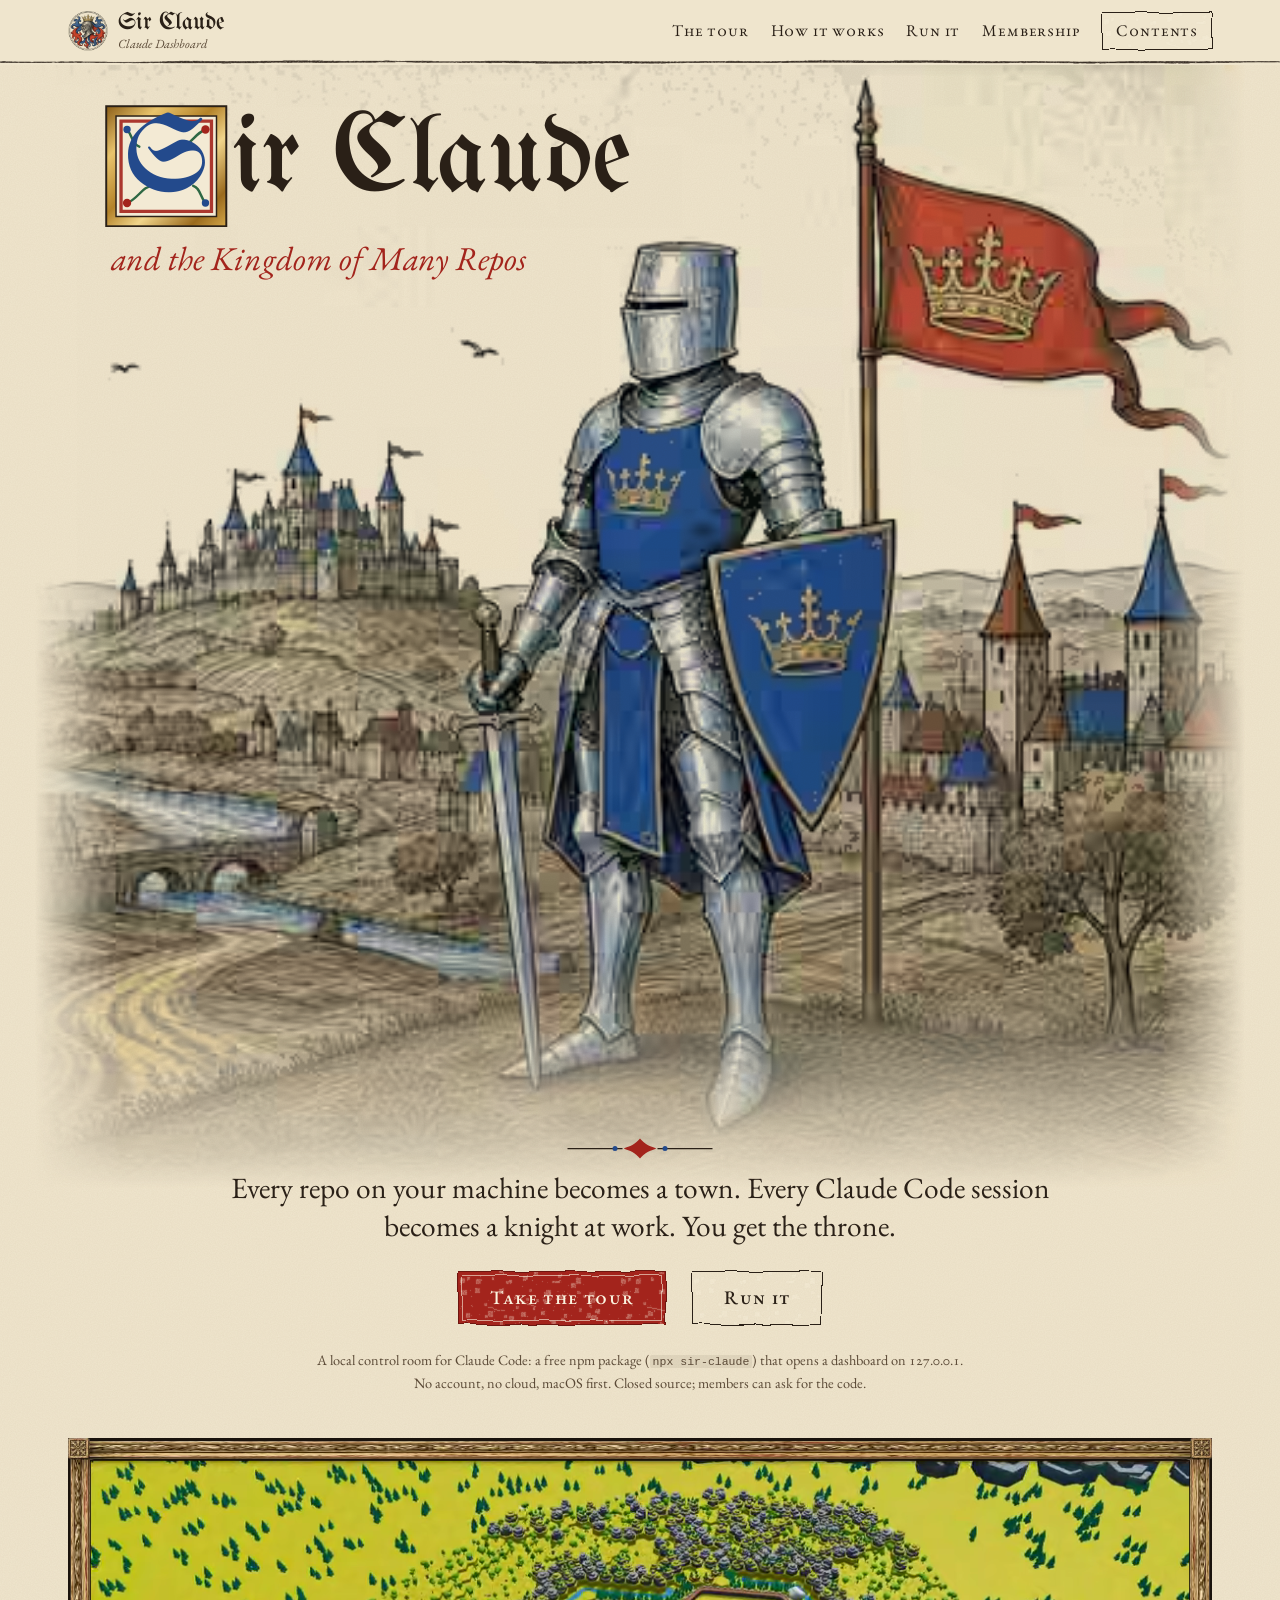
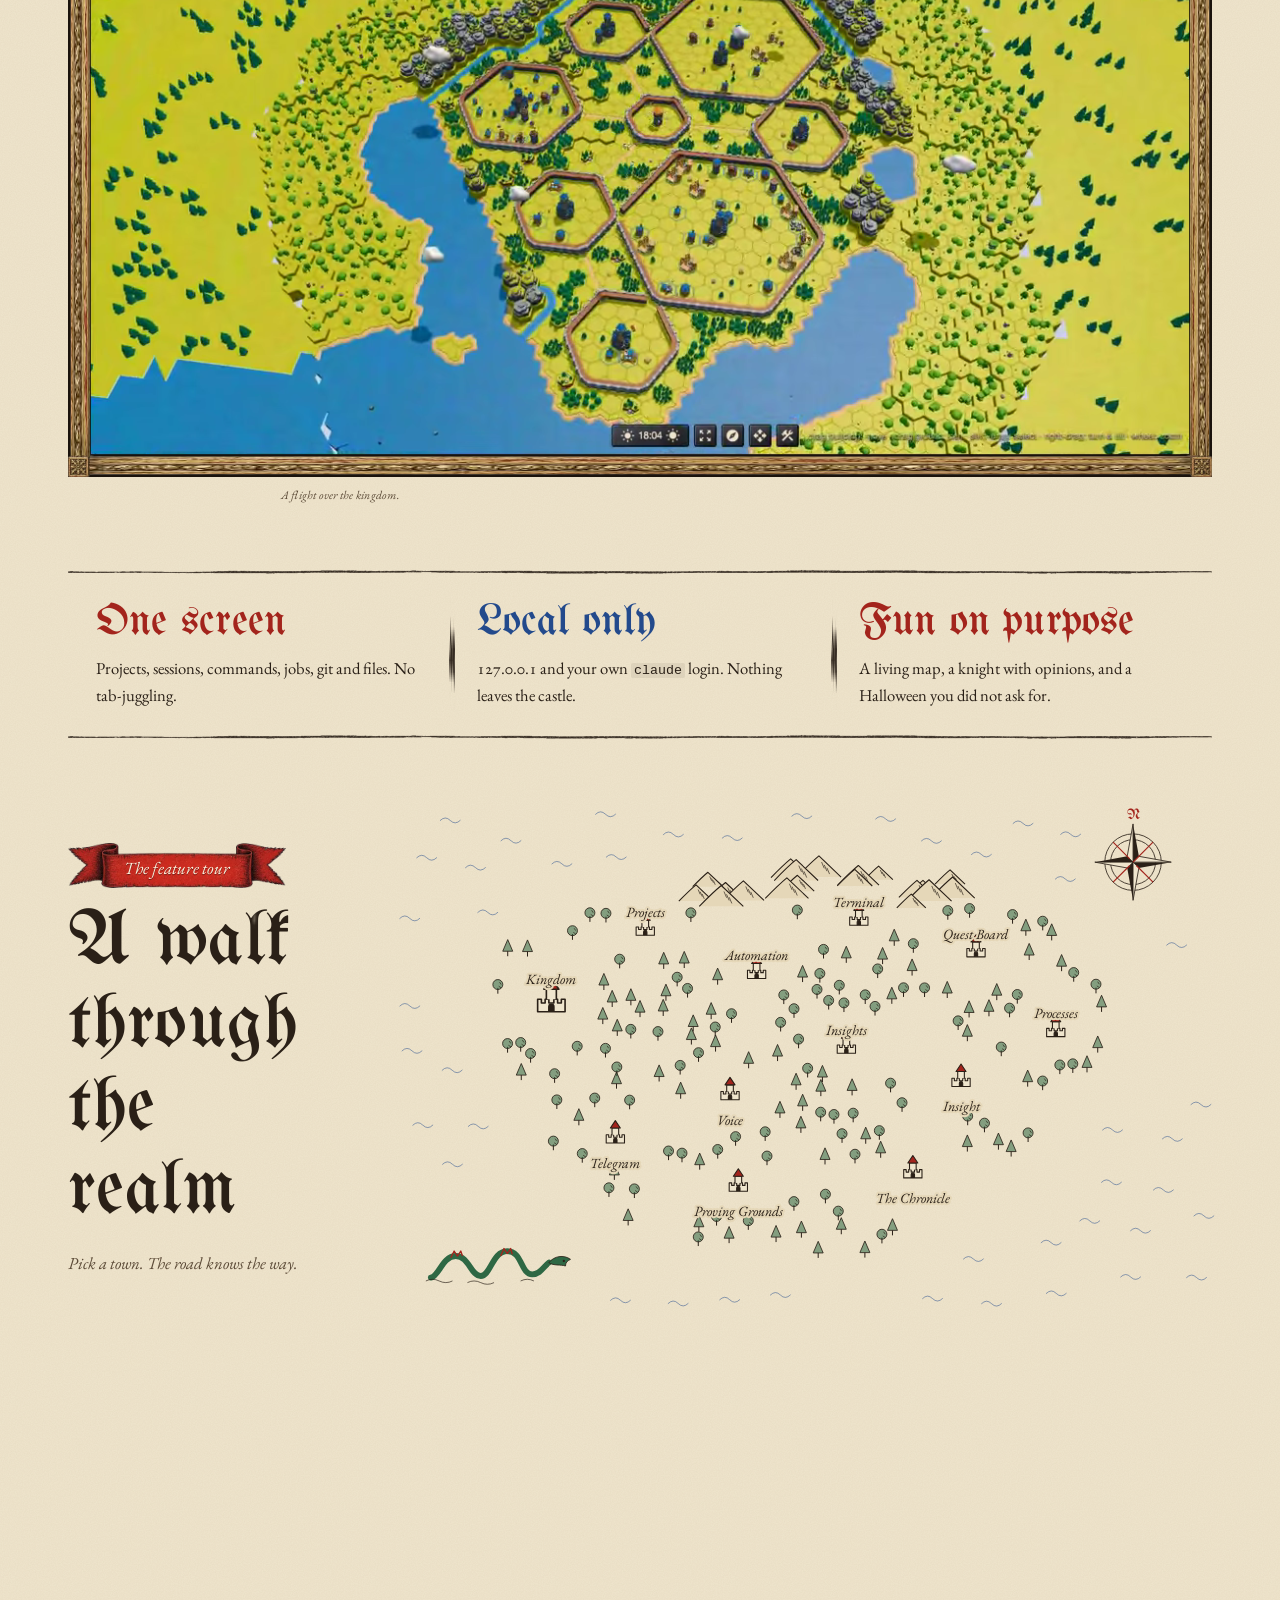
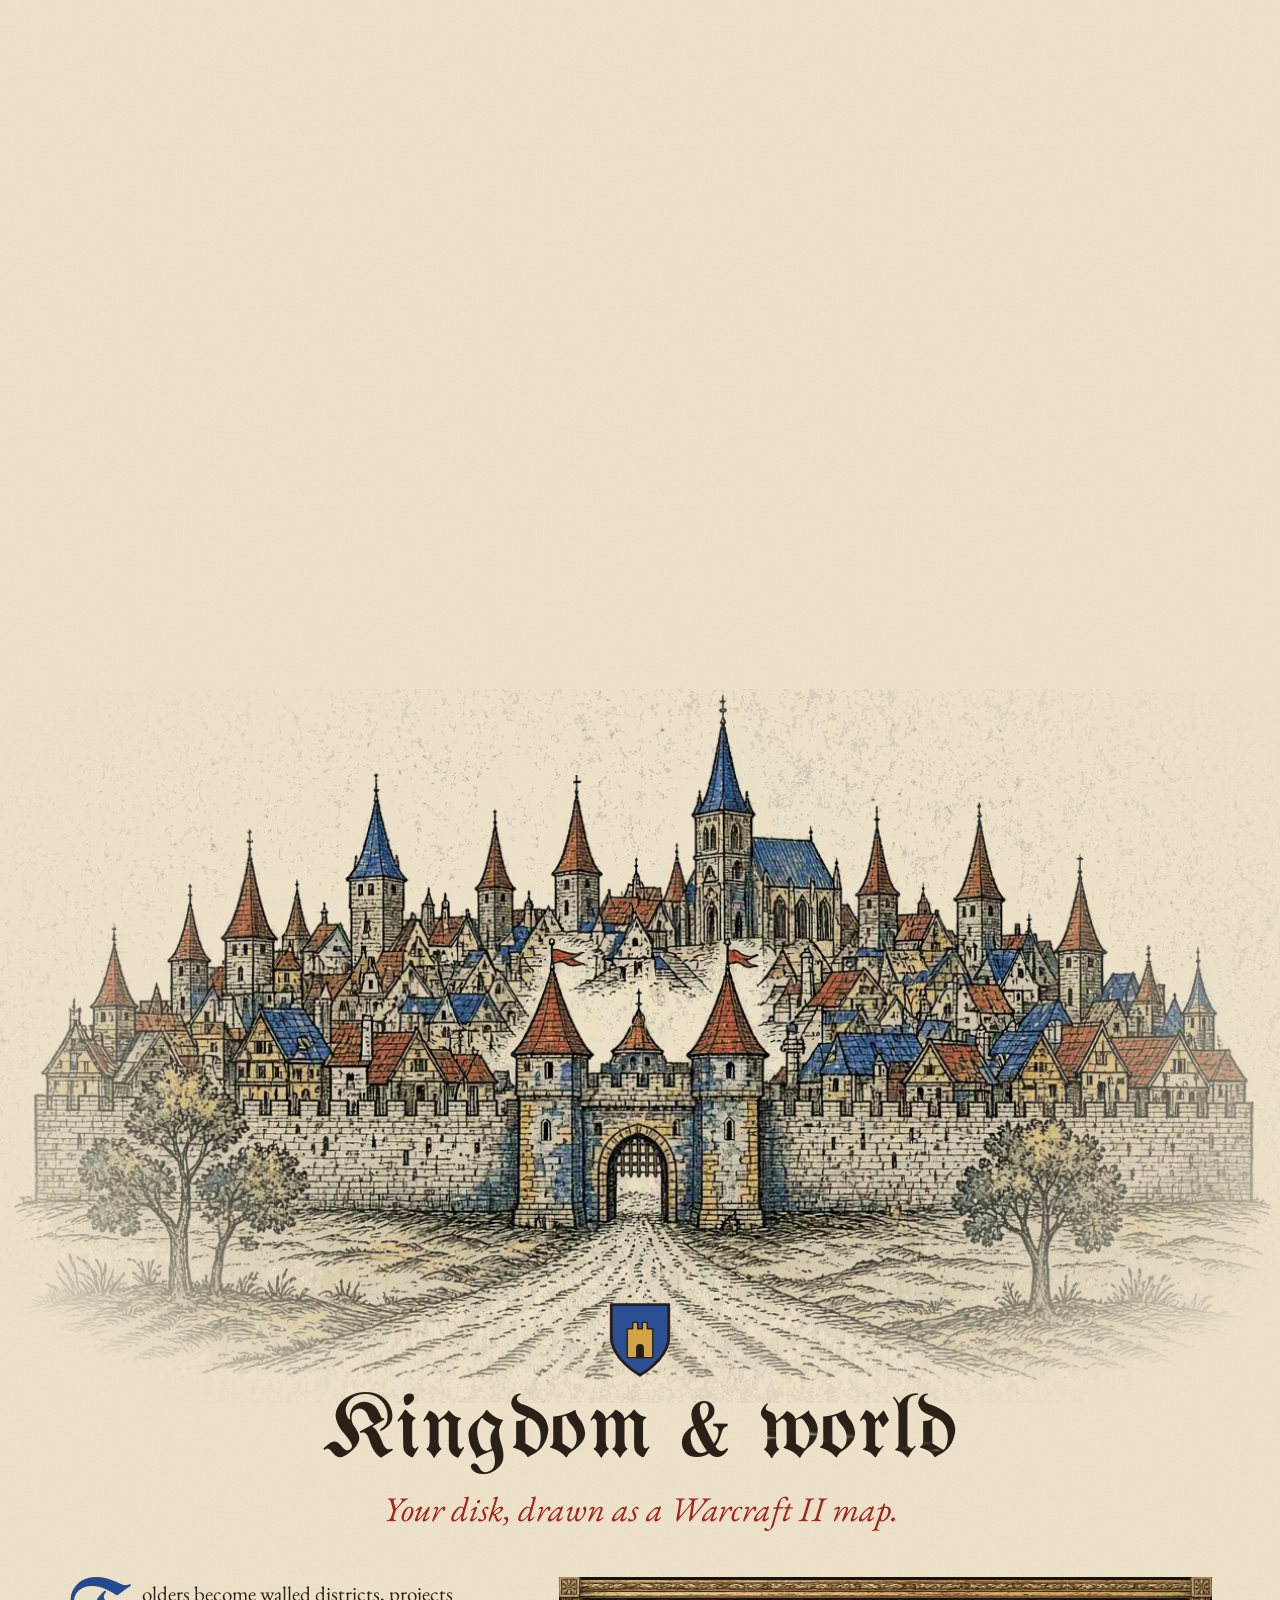
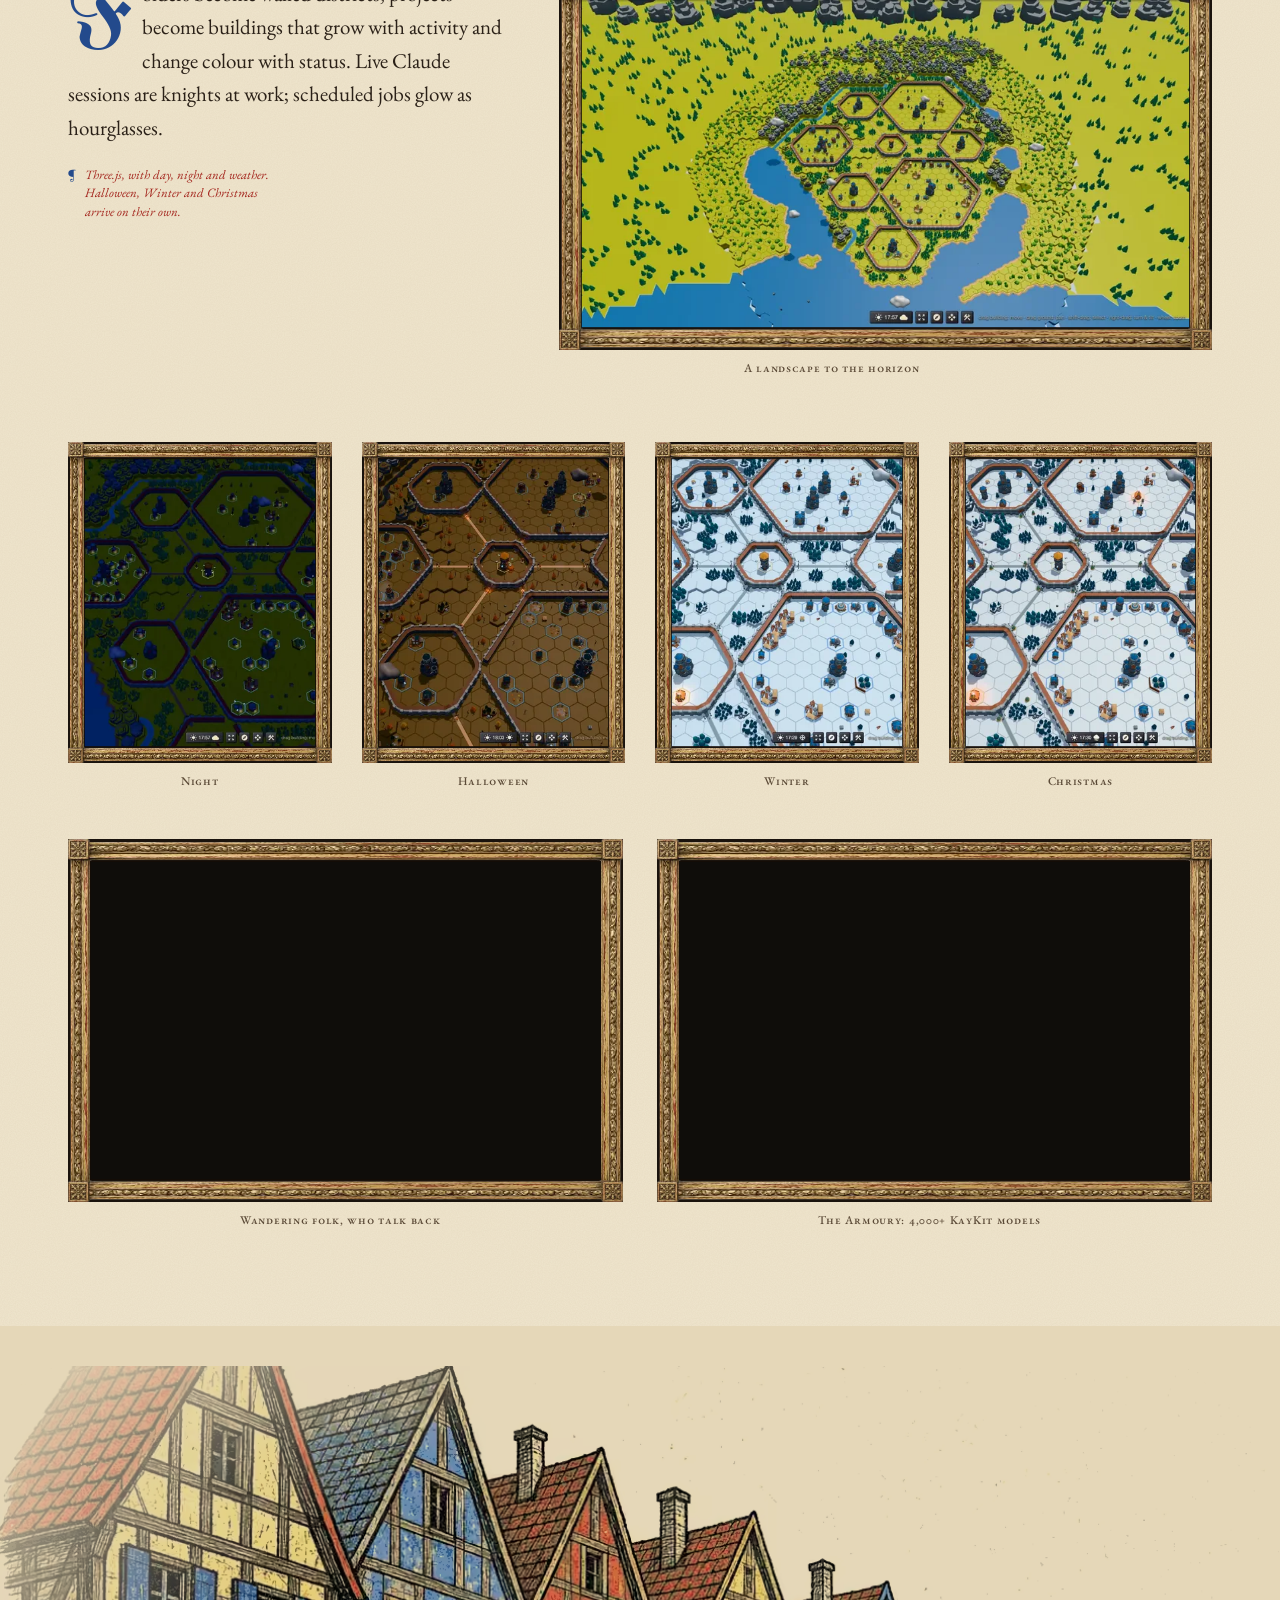
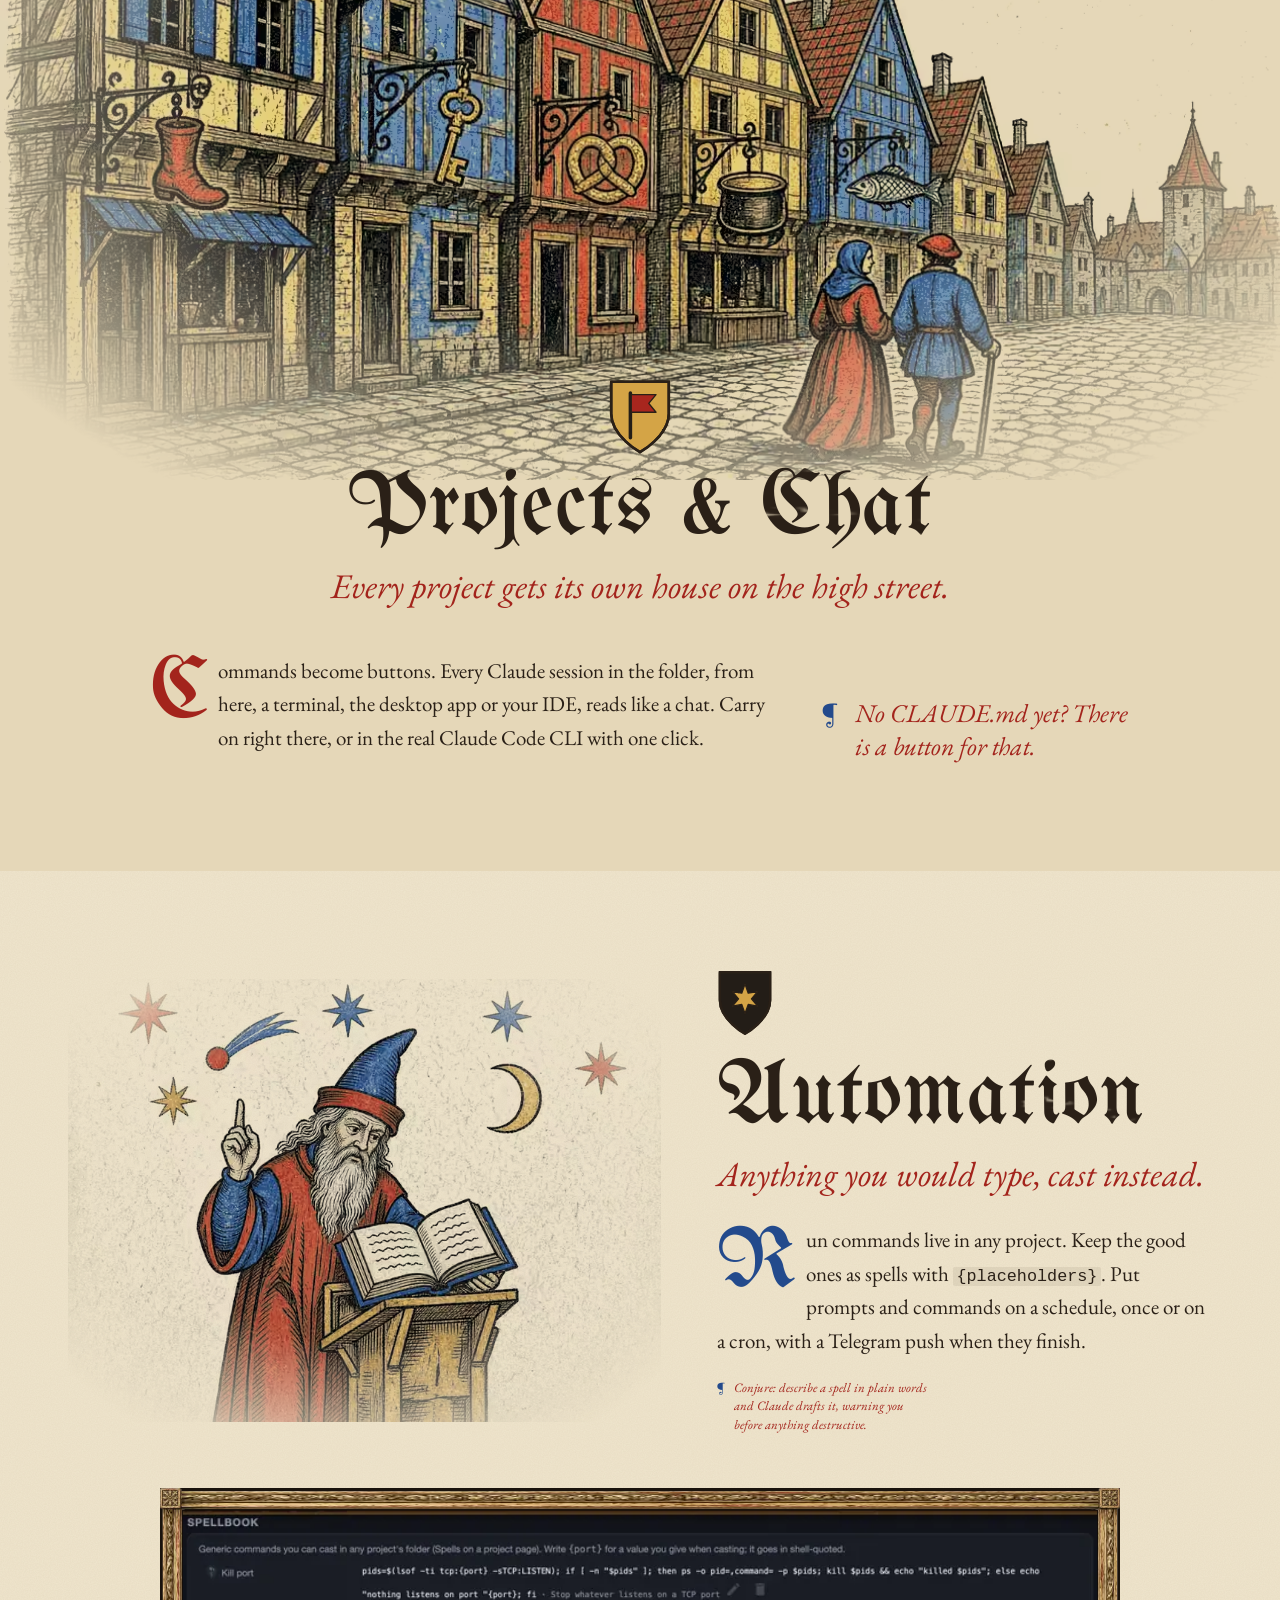
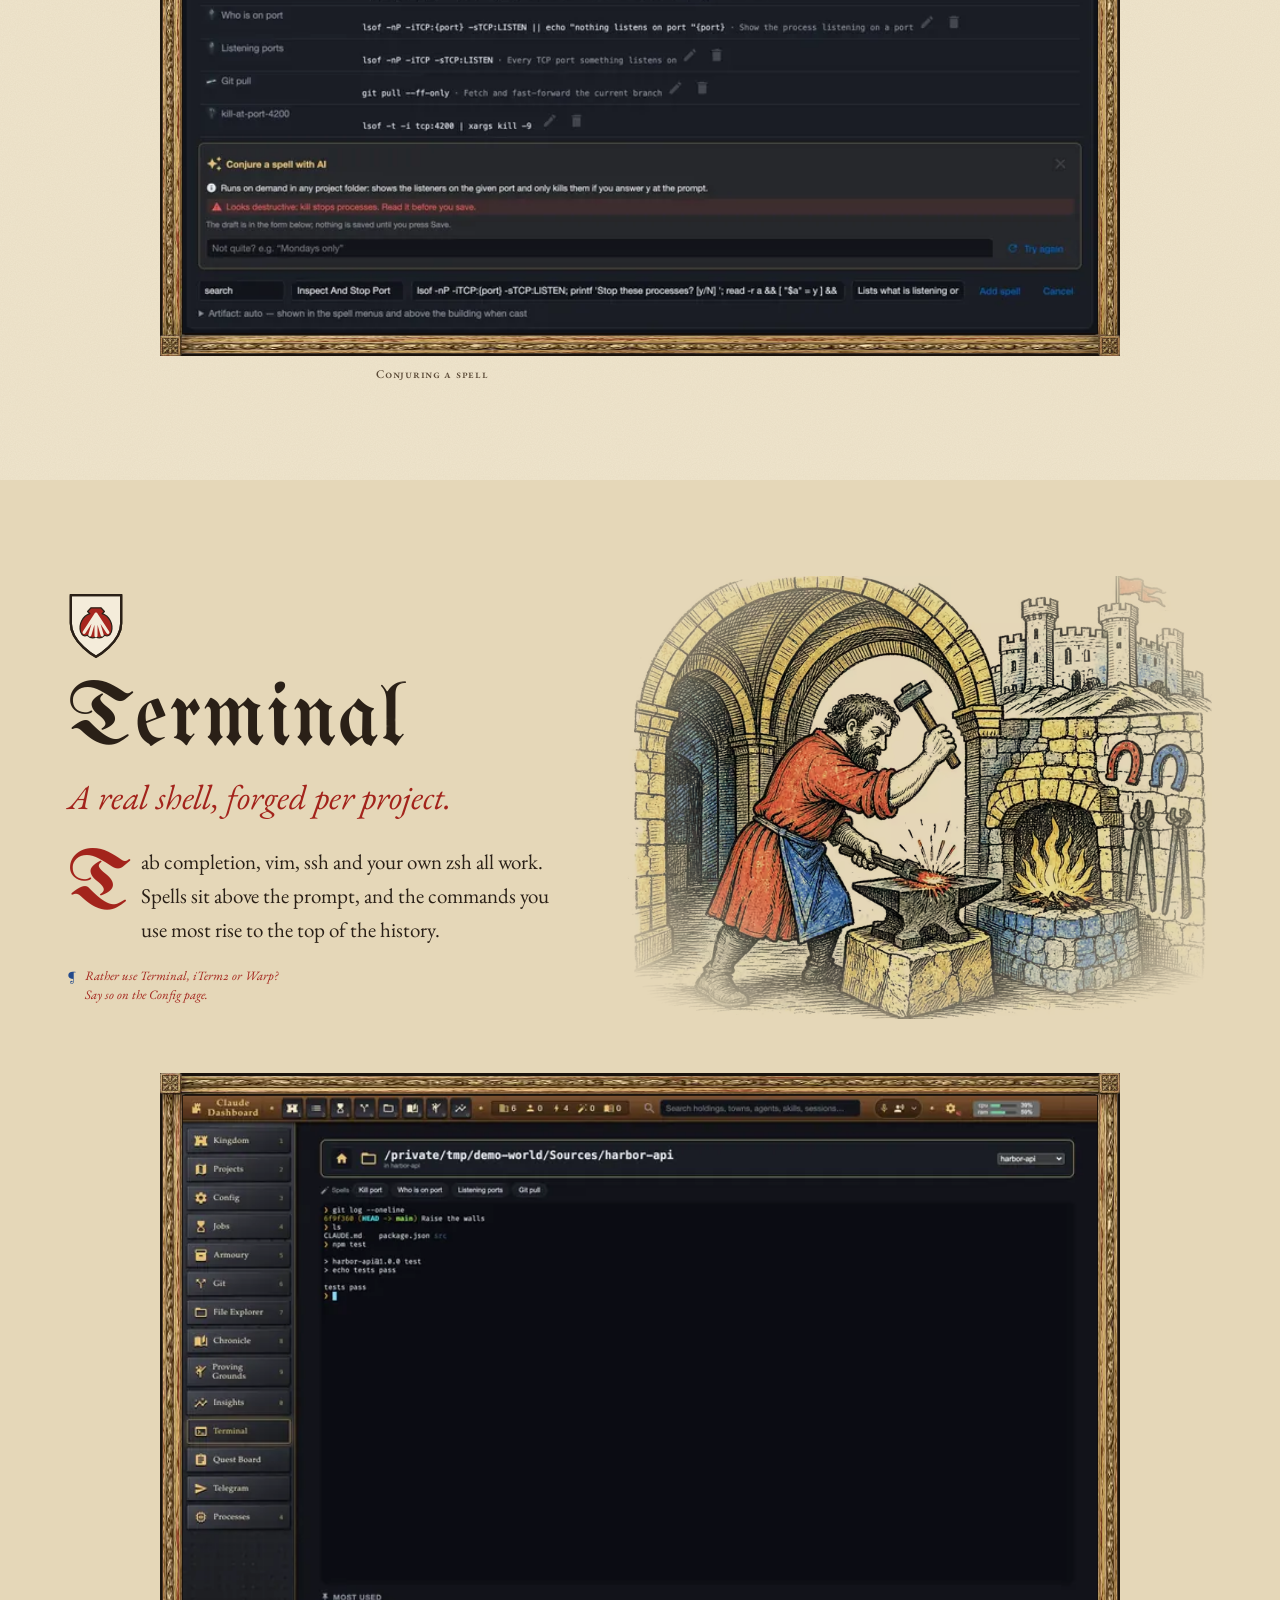
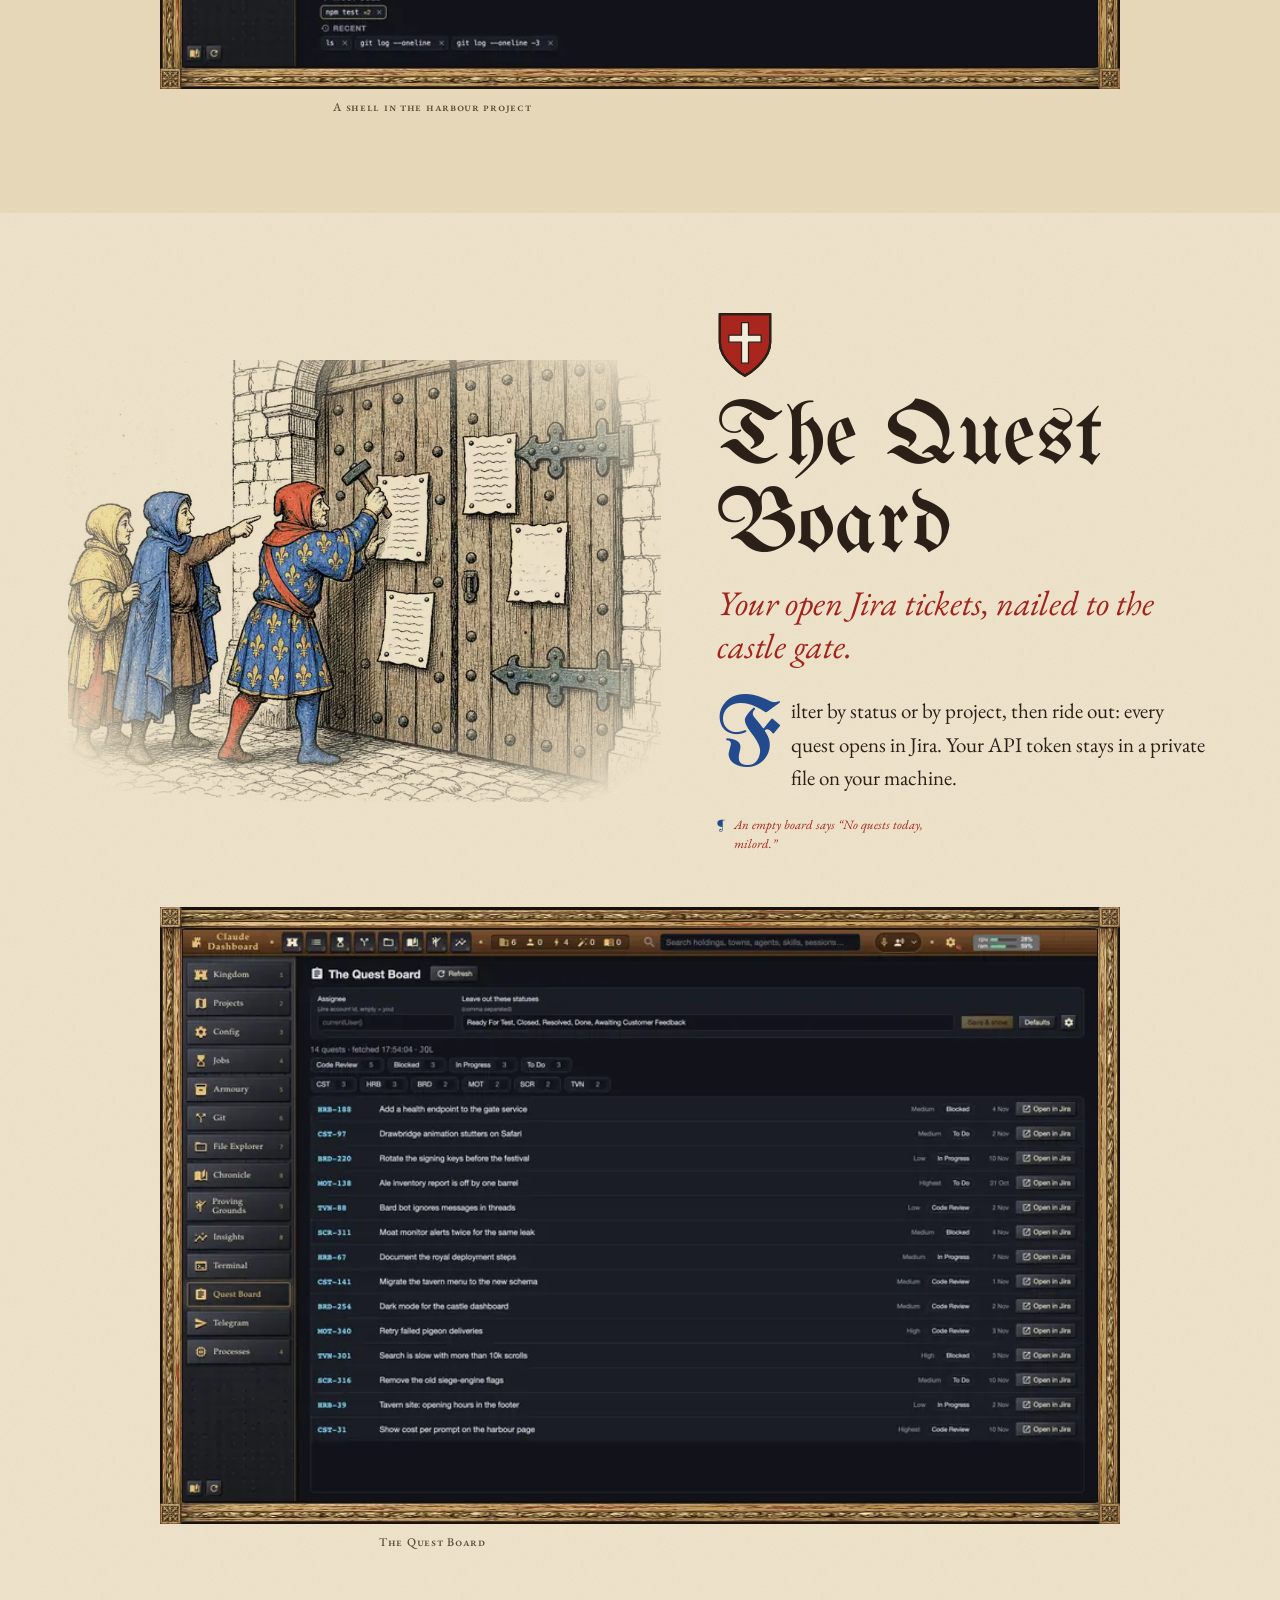
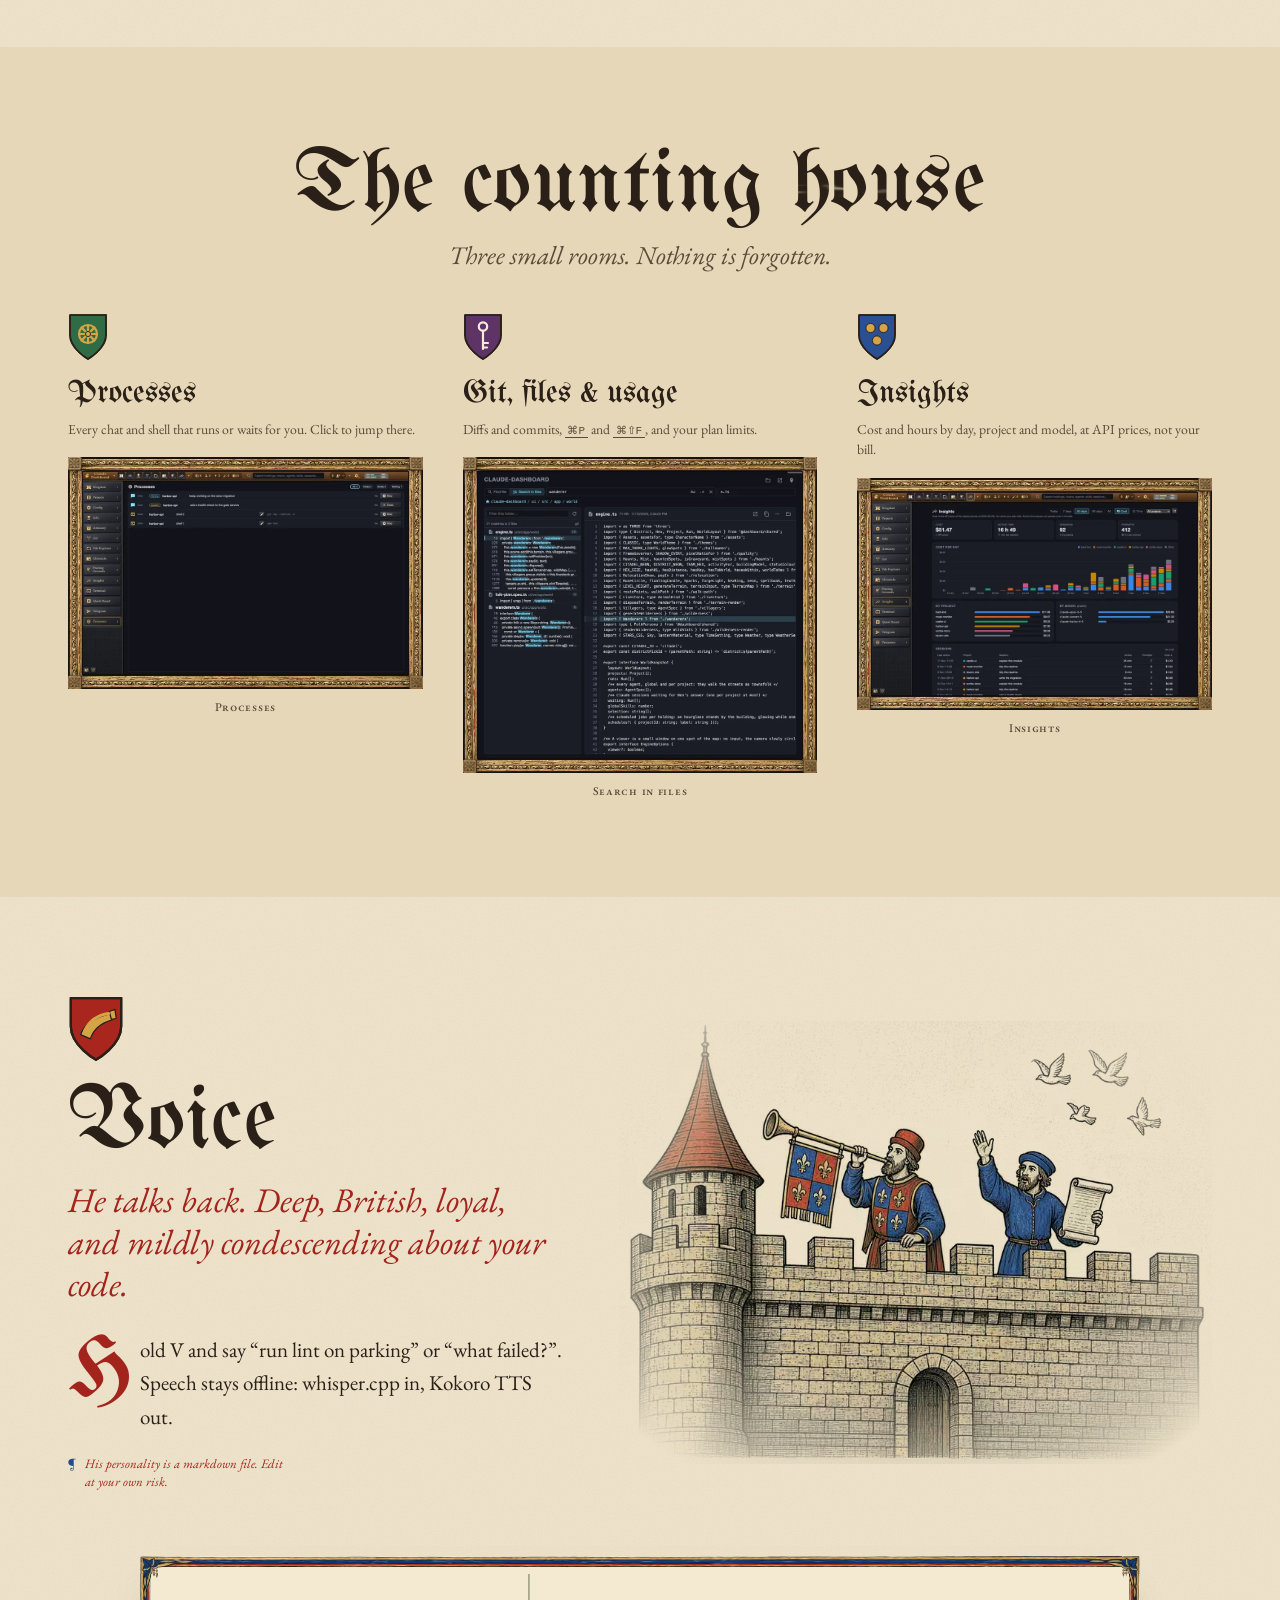
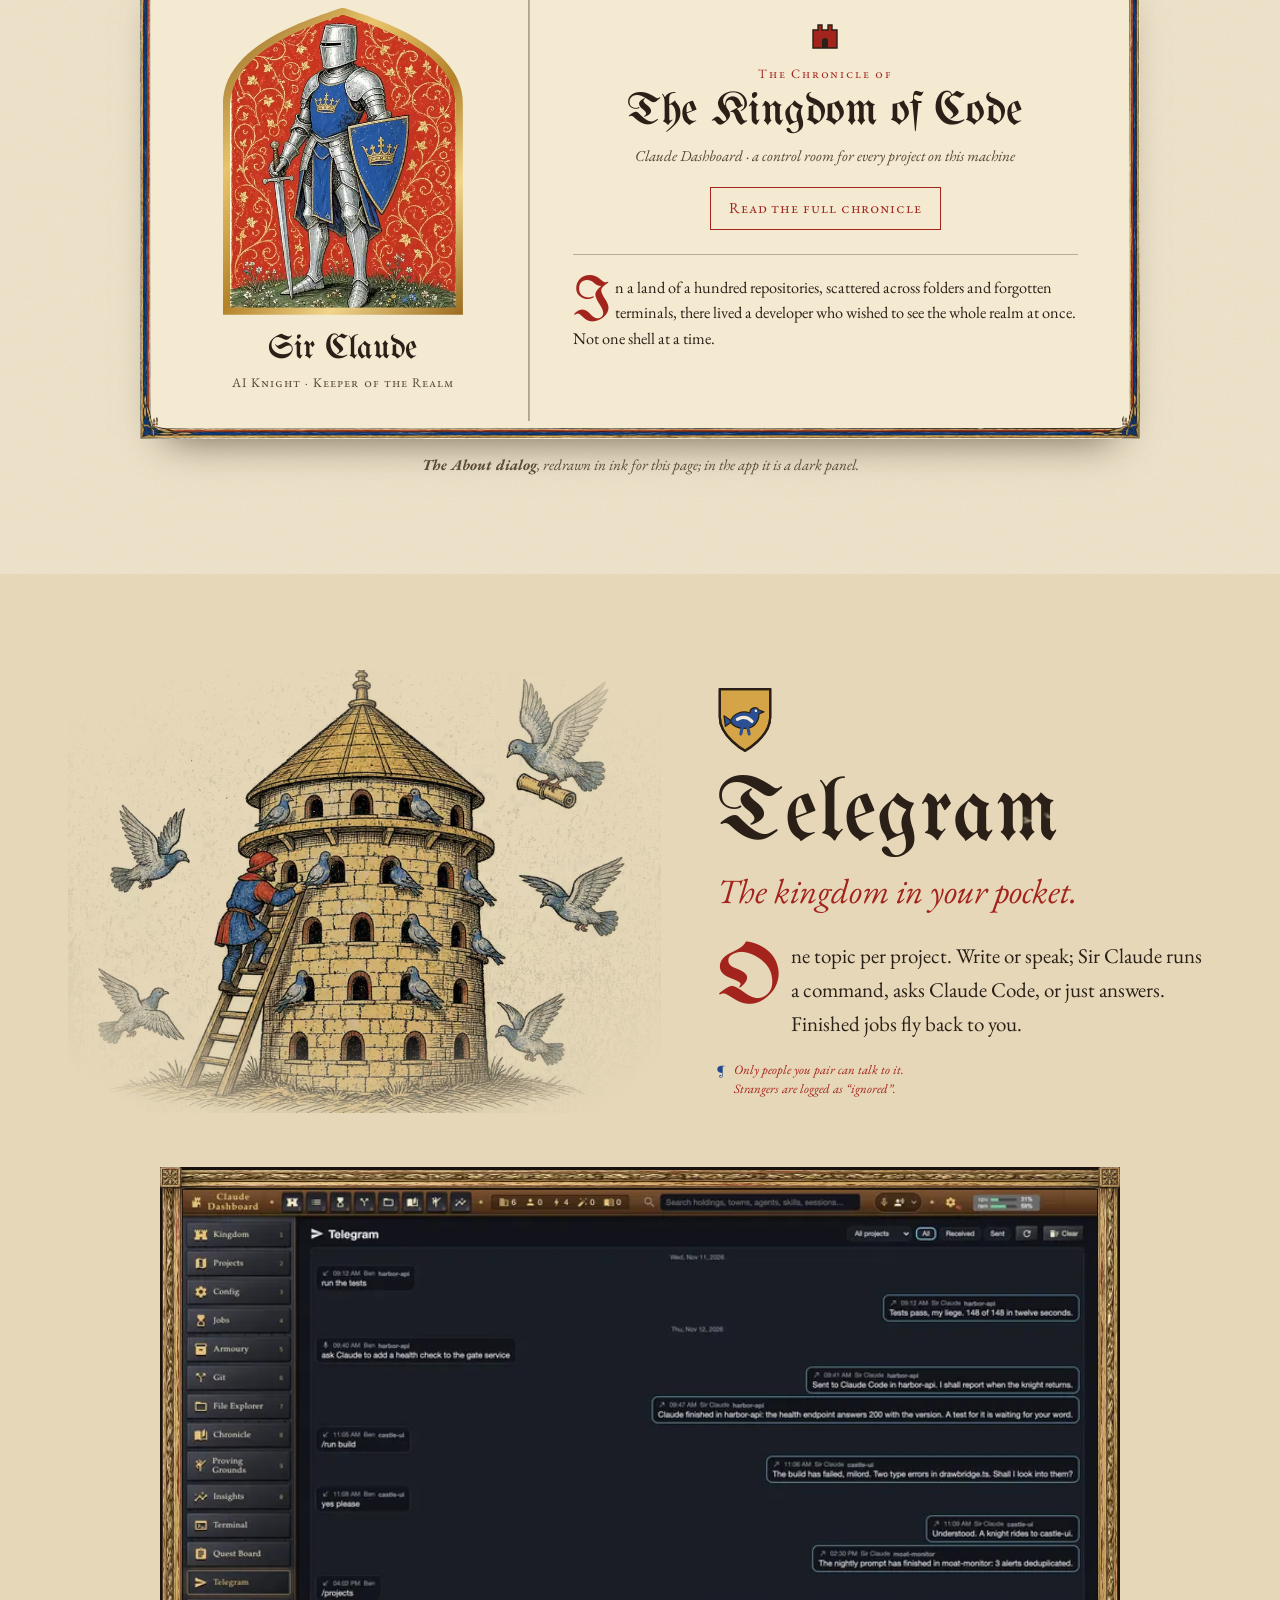
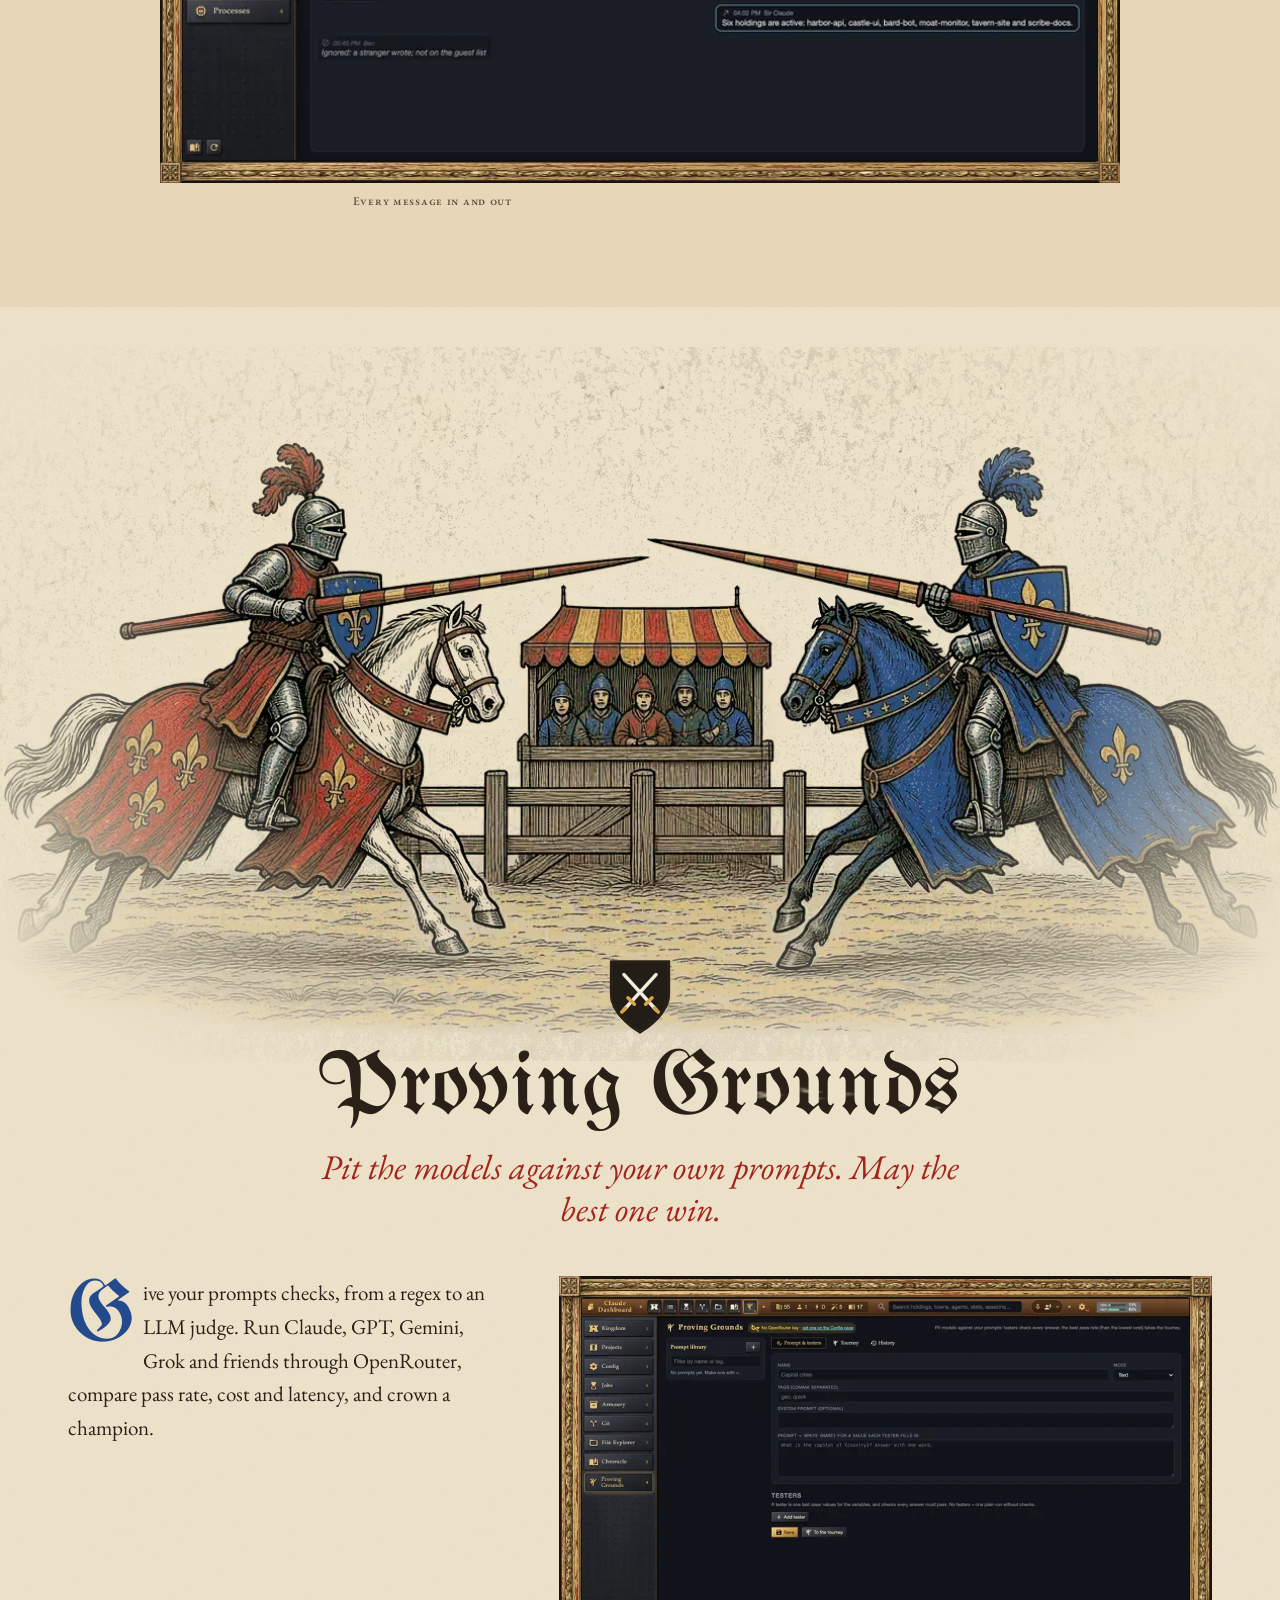
==== commit 795ed26c: "v5: moving frontispiece (cinemagraph loop over the still) and the Chronicle printed onto the codex p" ====
--- a/index.html
+++ b/index.html
@@ -74,8 +74,8 @@
   ]
 }
 </script>
-<link rel="preload" as="image" media="(max-width: 700px)" imagesrcset="img/art/frontispiece-m-480.avif 480w, img/art/frontispiece-m.avif 766w" imagesizes="100vw" type="image/avif" fetchpriority="high">
-<link rel="preload" as="image" media="(min-width: 701px)" imagesrcset="img/art/frontispiece-960.avif 960w, img/art/frontispiece.avif 1276w" imagesizes="min(100vw, 1440px)" type="image/avif" fetchpriority="high">
+<link rel="preload" as="image" media="(max-width: 700px)" imagesrcset="img/art/frontispiece-m-480.avif 480w, img/art/frontispiece-m.avif 768w" imagesizes="100vw" type="image/avif" fetchpriority="high">
+<link rel="preload" as="image" media="(min-width: 701px)" imagesrcset="img/art/frontispiece-960.avif 960w, img/art/frontispiece.avif 1280w" imagesizes="min(100vw, 1440px)" type="image/avif" fetchpriority="high">
 <meta name="color-scheme" content="light only">
 <meta name="theme-color" content="#efe5cd">
 <link rel="preconnect" href="https://fonts.googleapis.com">
@@ -469,8 +469,13 @@
 .opening { position: relative; padding-bottom: 40px; }
 .fronti { position: relative; max-width: clamp(1000px, calc((100svh - 220px) * 1.78), 1440px); margin: 0 auto; }
 .fronti-art { display: block; }
-.fronti-art img { display: block; width: 100%; height: auto; mix-blend-mode: multiply;
+.fronti-art img, .fronti-loop { display: block; width: 100%; height: auto; mix-blend-mode: multiply;
   -webkit-mask-image: linear-gradient(to right, transparent 0, #000 7%, #000 93%, transparent 100%), linear-gradient(to bottom, #000 80%, transparent 99%); -webkit-mask-composite: source-in; mask-image: linear-gradient(to right, transparent 0, #000 7%, #000 93%, transparent 100%), linear-gradient(to bottom, #000 80%, transparent 99%); mask-composite: intersect; }
+.fronti-media { position: relative; }
+/* Video frame 0 is the poster pixel for pixel, so the swap is instant: a cross-fade of two multiplied layers would darken mid-way. */
+.fronti-loop { position: absolute; inset: 0; height: 100%; object-fit: cover; object-position: 100% 50%; opacity: 0; pointer-events: none; }
+.fronti-media.on .fronti-loop { opacity: 1; }
+.fronti-media.on .fronti-art img { opacity: 0; }
 .fronti-title { position: absolute; left: 6%; top: 3.5%; max-width: 54%; }
 .fronti-title h1 { font-size: clamp(4.4rem, 8.6vw, 9rem); line-height: .86; color: #2a2017; }
 .fronti-title .sub { font-size: clamp(1.5rem, 2.6vw, 2.5rem); margin-top: 12px; }
@@ -503,21 +508,22 @@
 .pg { position: absolute; top: 6.07%; height: 69.4%; }
 .pg-r { left: 50.17%; width: 33.83%; }
 .leaf-back { transform: rotateY(180deg); inset: 0 6.4% 0 0; background: none; }
-.page { position: absolute; top: 7%; bottom: 8%; display: flex; flex-direction: column; align-items: center; justify-content: center; text-align: center; color: #2a2017; }
-.pg-r .page { left: 11.3%; right: 8.9%; }
-.leaf-back .page { left: 2.9%; right: 17.3%; }
-.rh { align-self: stretch; display: flex; justify-content: space-between; margin: 0 0 calc(var(--u) * 3.2); padding-bottom: calc(var(--u) * .5); border-bottom: 1px solid rgba(163,36,28,.55); font-size: clamp(6px, calc(var(--u) * 1.05), 12px); font-variant: small-caps; letter-spacing: .1em; color: #a3241c; line-height: 1.2; }
-.rh span + span { font-style: italic; font-variant: normal; letter-spacing: .02em; color: #574634; }
-.fplate { position: relative; display: block; width: 100%; padding: calc(var(--u) * .32); background: linear-gradient(135deg, #8a5d17, #e9c46c 30%, #b38229 55%, #f1d58b 75%, #9a6a1d); border: 1px solid #2a2017; outline: 1px solid rgba(163,36,28,.75); outline-offset: calc(var(--u) * .36); }
-.fplate img { display: block; width: 100%; height: auto; outline: 1px solid #2a2017; filter: sepia(.12) saturate(.92); }
-.fplate::after { content: ""; position: absolute; inset: 0; pointer-events: none; }
-.pg-r .fplate { transform: perspective(calc(var(--u) * 70)) rotateY(-5deg); transform-origin: 100% 50%; }
-.pg-r .fplate::after { background: linear-gradient(to right, rgba(42,26,12,.55), rgba(42,26,12,.18) 10%, transparent 22%, transparent 88%, rgba(255,248,230,.08)); }
-.leaf-back .fplate { transform: perspective(calc(var(--u) * 70)) rotateY(5deg); transform-origin: 0 50%; }
-.leaf-back .fplate::after { background: linear-gradient(to left, rgba(42,26,12,.55), rgba(42,26,12,.18) 10%, transparent 22%, transparent 88%, rgba(255,248,230,.08)); }
-.fcap { margin: calc(var(--u) * 2.6) 0 0; font: 400 clamp(9px, calc(var(--u) * 1.9), 21px)/1.1 "UnifrakturMaguntia", serif; color: #a3241c; }
-.fnote { margin: calc(var(--u) * .7) 0 0; font-style: italic; font-size: clamp(6px, calc(var(--u) * 1.12), 13px); line-height: 1.3; color: #574634; }
-.fleur { width: calc(var(--u) * 6); margin-top: calc(var(--u) * 1.1); }
+/* v5: the two Chronicle pages are printed on the vellum. folio-L/R are baked from the codex's own page
+   (art multiplied in, grain and foxing through the ink, the gutter shadow and the page curl), so they are
+   the book itself, not a picture laid on it. Only the running heads and captions are live text. */
+.cfolio { position: absolute; inset: 0; display: block; }
+.cfolio img { display: block; width: 100%; height: 100%; }
+.leaf-back { padding: 0; display: block; }
+.page { position: absolute; inset: 0; pointer-events: none; color: #2a2017; }
+.pg-r .page { --x0: 18%; --x1: 8.8%; mix-blend-mode: multiply; }
+.leaf-back .page { --x0: 9%; --x1: 22.7%; }
+.rh, .foot { position: absolute; left: var(--x0); right: var(--x1); -webkit-mask-image: url(img/art/ink-wear.png); mask-image: url(img/art/ink-wear.png); -webkit-mask-size: calc(var(--u) * 12); mask-size: calc(var(--u) * 12); }
+.rh { top: 4.4%; display: flex; justify-content: space-between; margin: 0; padding-bottom: calc(var(--u) * .45); border-bottom: 1px solid rgba(140,32,24,.5); font-size: clamp(6px, calc(var(--u) * 1.05), 12px); font-variant: small-caps; letter-spacing: .1em; color: #8c2018; line-height: 1.2; opacity: .9; }
+.rh span + span { font-style: italic; font-variant: normal; letter-spacing: .02em; color: #4a3a2a; }
+.foot { top: 81%; text-align: center; opacity: .9; }
+.pg-r .foot { top: 80.6%; }
+.fcap { margin: 0; font: 400 clamp(9px, calc(var(--u) * 1.9), 21px)/1.1 "UnifrakturMaguntia", serif; color: #8c2018; }
+.fnote { margin: calc(var(--u) * .55) 0 0; font-style: italic; font-size: clamp(6px, calc(var(--u) * 1.05), 12px); line-height: 1.3; color: #4a3a2a; }
 
 /* ---------- v4: the seal hangs from cords tucked under the charter ---------- */
 .charter-wrap { position: relative; max-width: 940px; margin: 0 auto; }
@@ -532,8 +538,8 @@
   .fronti-title { position: relative; order: -1; left: auto; top: auto; max-width: none; padding: 22px 20px 0; text-align: center; z-index: 1; }
   .fronti-title h1 { font-size: clamp(2.8rem, 15vw, 4.6rem); justify-content: center; }
   .fronti-title .sub { font-size: 1.32rem; margin-top: 6px; }
-  .fronti-art { margin-top: -34px; }
-  .fronti-art img { max-height: none; min-height: 0; -webkit-mask-image: linear-gradient(to bottom, #000 80%, transparent 100%); mask-image: linear-gradient(to bottom, #000 80%, transparent 100%); }
+  .fronti-media { margin-top: -6px; }
+  .fronti-art img, .fronti-loop { max-height: none; min-height: 0; -webkit-mask-image: linear-gradient(to bottom, transparent 0, #000 7%, #000 80%, transparent 100%); mask-image: linear-gradient(to bottom, transparent 0, #000 7%, #000 80%, transparent 100%); }
   .plinth { margin-top: -40px; padding: 18px 20px 0; }
   .plinth .metaphor { font-size: 1.3rem; }
   .plinth .cta .btn { flex: 1 1 auto; text-align: center; }
@@ -576,8 +582,8 @@
 
   .js .pendant:not(.is-in) .seal-img { opacity: 0; transform: translateY(-14px) scale(1.07); }
   .js .pendant.is-in .seal-img { animation: stamp .55s cubic-bezier(.55,0,.4,1) .2s both; }
-  .js .book:not(.is-in) .pg-r .page { opacity: 0; }
-  .js .book .pg-r .page { transition: opacity .25s linear .4s; }
+  .js .book:not(.is-in) .pg-r { opacity: 0; }
+  .js .book .pg-r { transition: opacity .25s linear .4s; }
   .js .book:not(.is-in) .leaf { transform: rotateY(0deg); }
   .js .book .leaf { transition: transform 1.9s cubic-bezier(.55,.05,.25,1) .35s; }
   .js .book .leaf-front::after { content: ""; position: absolute; inset: 0; background: linear-gradient(90deg, rgba(0,0,0,0), rgba(0,0,0,.25)); opacity: 0; transition: opacity 1s ease-in .4s; pointer-events: none; }
@@ -665,12 +671,15 @@
 
 <section class="opening" id="top" aria-labelledby="title">
   <div class="fronti">
+    <div class="fronti-media">
     <picture class="fronti-art">
-      <source media="(max-width: 700px)" type="image/avif" srcset="img/art/frontispiece-m-480.avif 480w, img/art/frontispiece-m.avif 766w" sizes="100vw">
-      <source media="(max-width: 700px)" type="image/webp" srcset="img/art/frontispiece-m-480.webp 480w, img/art/frontispiece-m.webp 766w" sizes="100vw">
-      <source type="image/avif" srcset="img/art/frontispiece-960.avif 960w, img/art/frontispiece.avif 1276w" sizes="min(100vw, 1440px)">
-      <img src="img/art/frontispiece.webp" srcset="img/art/frontispiece-960.webp 960w, img/art/frontispiece.webp 1276w" sizes="min(100vw, 1440px)" alt="Sir Claude in silver armour and a blue surcoat with a gold crown stands on a ridge beside his crowned red banner, looking over a valley of walled towns, a river and a castle on the far hill" width="1276" height="716" fetchpriority="high" decoding="sync">
+      <source media="(max-width: 700px)" type="image/avif" srcset="img/art/frontispiece-m-480.avif 480w, img/art/frontispiece-m.avif 768w" sizes="100vw">
+      <source media="(max-width: 700px)" type="image/webp" srcset="img/art/frontispiece-m-480.webp 480w, img/art/frontispiece-m.webp 768w" sizes="100vw">
+      <source type="image/avif" srcset="img/art/frontispiece-960.avif 960w, img/art/frontispiece.avif 1280w" sizes="min(100vw, 1440px)">
+      <img src="img/art/frontispiece.webp" srcset="img/art/frontispiece-960.webp 960w, img/art/frontispiece.webp 1280w" sizes="min(100vw, 1440px)" alt="Sir Claude in silver armour and a blue surcoat with a gold crown stands on a ridge beside his crowned red banner, looking over a valley of walled towns, a river and a castle on the far hill" width="1280" height="720" fetchpriority="high" decoding="sync">
     </picture>
+    <video class="fronti-loop" data-src="img/art/frontispiece-loop.mp4" muted loop playsinline preload="none" aria-hidden="true" tabindex="-1" width="1280" height="720"></video>
+    </div>
     <div class="fronti-title">
       <h1 id="title"><span class="initial" aria-hidden="true"><svg viewBox="0 0 100 100"><g class="gild-wrap"><rect class="gild" x="1" y="1" width="98" height="98"/><rect x="9" y="9" width="82" height="82" fill="#f3ead4" stroke="#2a2017" stroke-width="1.2"/><path d="M9 9h82v82H9z" fill="none" stroke="#a3241c" stroke-width="3" transform="translate(5 5) scale(.9)" opacity=".9"/><path d="M18 80c10-4 12-14 22-14M82 20c-10 4-12 14-22 14M18 20c5 6 4 12 10 14M82 80c-5-6-4-12-10-14" fill="none" stroke="#2e6844" stroke-width="2" stroke-linecap="round"/><circle cx="18" cy="80" r="3.4" fill="#a3241c"/><circle cx="82" cy="20" r="3.4" fill="#a3241c"/><circle cx="18" cy="20" r="3" fill="#234a8c"/><circle cx="82" cy="80" r="3" fill="#234a8c"/><rect x="1" y="1" width="98" height="98" fill="none" stroke="#2a2017" stroke-width="1.6"/></g></svg></span><span class="t"><span class="cap">S</span>ir Claude</span></h1>
       <p class="sub">and the Kingdom of Many Repos</p>
@@ -981,12 +990,14 @@
         <div class="codex">
           <picture><source srcset="img/art/codex.avif" type="image/avif"><img class="codex-img" src="img/art/codex.webp" alt="" width="1212" height="692" loading="lazy" decoding="async"></picture>
           <div class="pg pg-r">
-            <div class="page"><p class="rh"><span>Chapter XXIV</span><span>fol. xxiv</span></p><a class="fplate" href="screenshots/chronicle-chapter.webp" target="_blank" rel="noopener"><img src="screenshots/chronicle-chapter.webp" srcset="screenshots/chronicle-chapter-800.webp 800w, screenshots/chronicle-chapter.webp 1600w" sizes="(max-width: 900px) 40vw, 340px" alt="A chapter of the Chronicle: The Roll Call" width="1600" height="1000" loading="lazy" decoding="async"></a><p class="fcap">The Roll Call</p><p class="fnote">Each chapter opens with its own picture and a drop cap.</p><svg class="fleur" viewBox="0 0 60 12" aria-hidden="true"><path d="M2 6h20M38 6h20" stroke="#2a2017" stroke-width=".8"/><path d="M30 1c2.4 3 4.8 3.6 7.8 5-3 1.4-5.4 2-7.8 5-2.4-3-4.8-3.6-7.8-5 3-1.4 5.4-2 7.8-5z" fill="#a3241c"/></svg></div>
+            <a class="cfolio" href="screenshots/chronicle-chapter.webp" target="_blank" rel="noopener"><img src="img/art/folio-R.webp" srcset="img/art/folio-R-410.webp 410w, img/art/folio-R.webp 820w" sizes="(max-width: 900px) 40vw, 372px" alt="Chapter XXIV of the Chronicle, The Roll Call: its picture, heading and opening lines, cropped from the app’s Chronicle view" width="820" height="960" loading="lazy" decoding="async"></a>
+            <div class="page" aria-hidden="true"><p class="rh"><span>Chapter XXIV</span><span>fol. xxiv</span></p><div class="foot"><p class="fcap">A chapter opening</p><p class="fnote">Picture and drop cap, cropped from the app’s Chronicle view</p></div></div>
           </div>
           <div class="leaf">
             <div class="leaf-face leaf-front" aria-hidden="true"><span class="lf-title">The Chronicle</span><span class="lf-sub">of Sir Claude and the Kingdom of Many Repos</span></div>
             <div class="leaf-face leaf-back">
-              <div class="page"><p class="rh"><span>The Chronicle</span><span>fol. i</span></p><a class="fplate" href="screenshots/chronicle.webp" target="_blank" rel="noopener"><img src="screenshots/chronicle.webp" srcset="screenshots/chronicle-800.webp 800w, screenshots/chronicle.webp 1600w" sizes="(max-width: 900px) 40vw, 340px" alt="The Chronicle: its title page and table of chapters" width="1600" height="1000" loading="lazy" decoding="async"></a><p class="fcap">Here beginneth the Chronicle</p><p class="fnote">The title page and the table of chapters.</p><svg class="fleur" viewBox="0 0 60 12" aria-hidden="true"><path d="M2 6h20M38 6h20" stroke="#2a2017" stroke-width=".8"/><path d="M30 1c2.4 3 4.8 3.6 7.8 5-3 1.4-5.4 2-7.8 5-2.4-3-4.8-3.6-7.8-5 3-1.4 5.4-2 7.8-5z" fill="#a3241c"/></svg></div>
+              <a class="cfolio" href="screenshots/chronicle.webp" target="_blank" rel="noopener"><img src="img/art/folio-L.webp" srcset="img/art/folio-L-410.webp 410w, img/art/folio-L.webp 820w" sizes="(max-width: 900px) 40vw, 372px" alt="The Chronicle’s title page: Here beginneth the Chronicle of Sir Claude and the Kingdom of Many Repos, cropped from the app’s Chronicle view" width="820" height="960" loading="lazy" decoding="async"></a>
+              <div class="page" aria-hidden="true"><p class="rh"><span>The Chronicle</span><span>fol. i</span></p><div class="foot"><p class="fcap">The title page</p><p class="fnote">Cropped from the app’s Chronicle view</p></div></div>
             </div>
           </div>
         </div>
@@ -1135,6 +1146,28 @@
     }
   }
 
+  // The frontispiece comes alive once the page has loaded: the banner ripples and birds cross the sky.
+  // The still picture stays underneath and is the same frame, so the loop takes over without a visible change.
+  var fv = d.querySelector('.fronti-loop');
+  var saveData = navigator.connection && navigator.connection.saveData;
+  if (fv && !reduce && !saveData && 'IntersectionObserver' in window) {
+    var heroIn = true, started = false;
+    var play = function () { var pr = fv.play(); if (pr && pr.catch) pr.catch(function () {}); };
+    var start = function () {
+      if (started) return; started = true;
+      fv.addEventListener('playing', function () { requestAnimationFrame(function () { fv.parentNode.classList.add('on'); }); }, { once: true });
+      fv.addEventListener('canplay', function () { if (heroIn) play(); }, { once: true });
+      fv.preload = 'auto'; fv.src = fv.getAttribute('data-src');
+    };
+    new IntersectionObserver(function (entries) {
+      heroIn = entries[0].isIntersecting;
+      if (!started) return;
+      if (heroIn) play(); else fv.pause();
+    }).observe(fv);
+    var kick = function () { setTimeout(start, 400); };
+    if (d.readyState === 'complete') kick(); else window.addEventListener('load', kick);
+  }
+
   // The flyover only plays while it is on screen, and never for readers who asked for less motion.
   var vid = d.querySelector('.flyover-video');
   if (vid) {
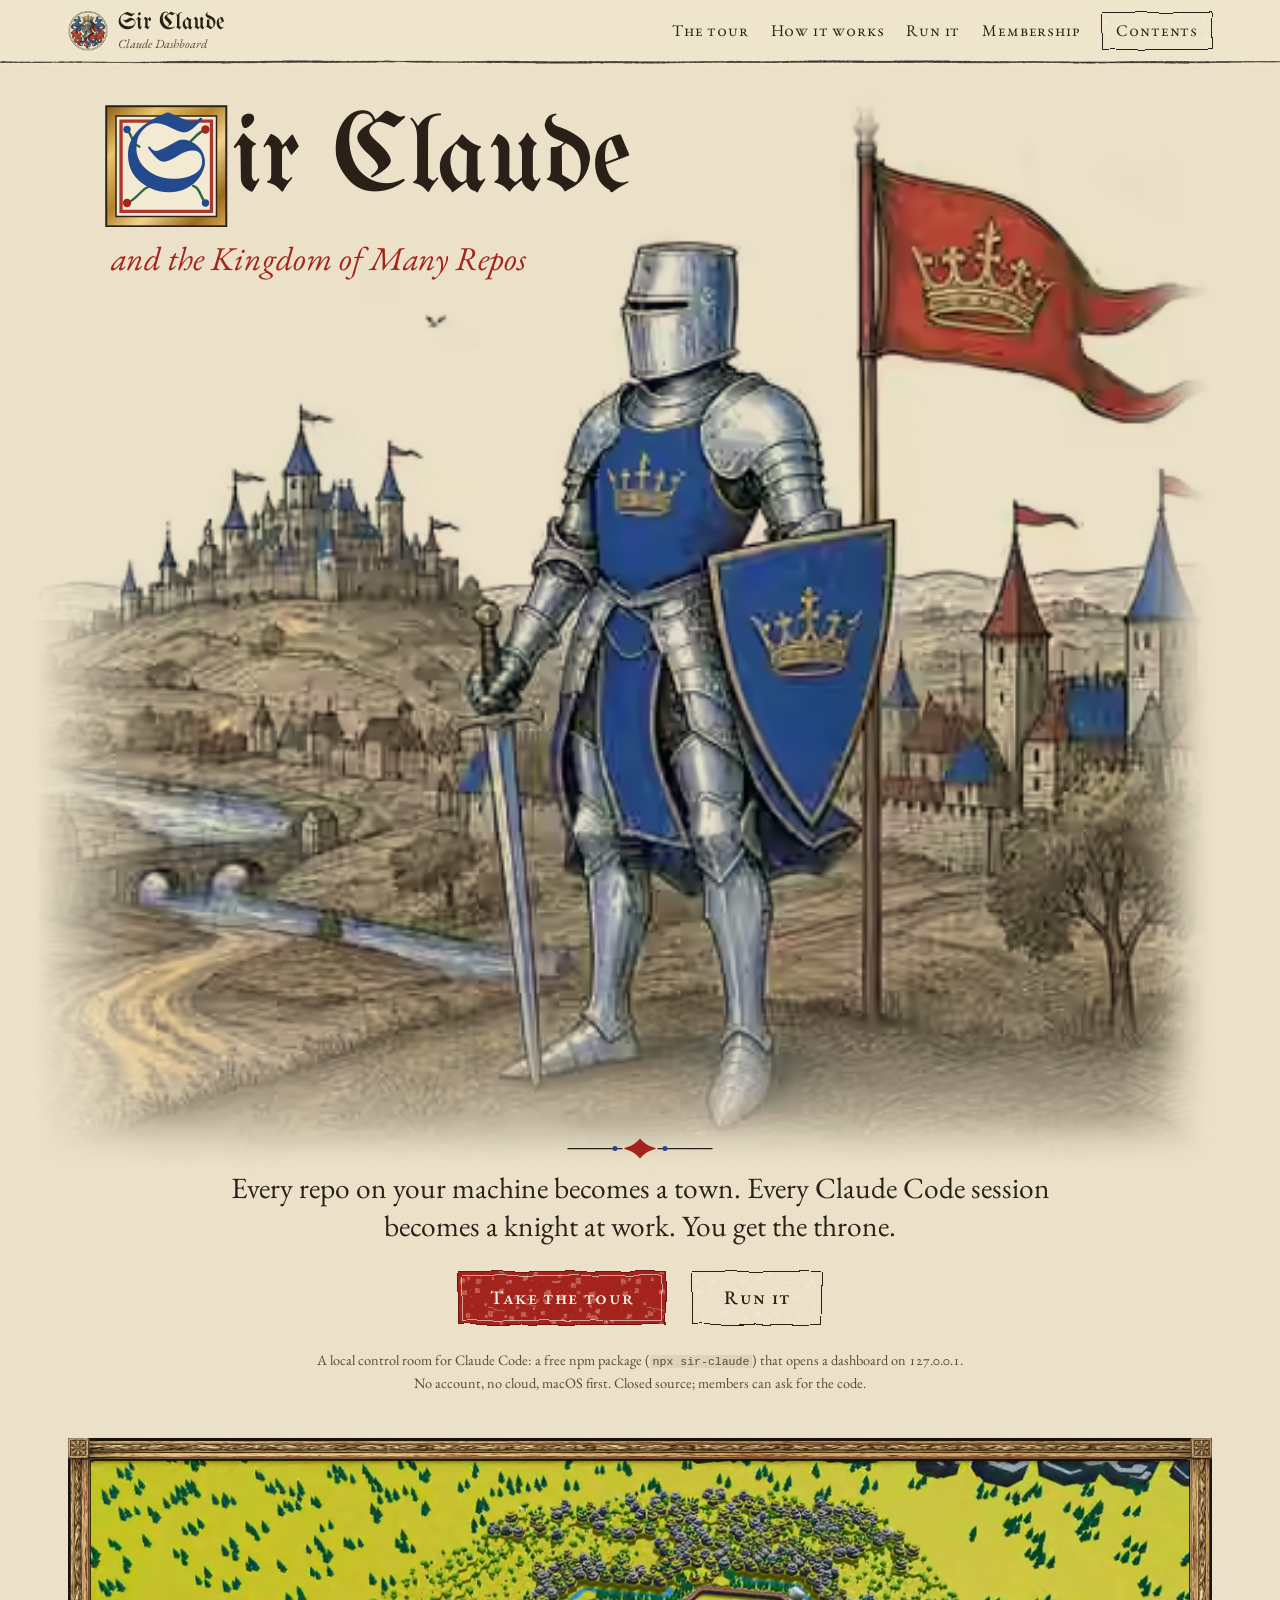
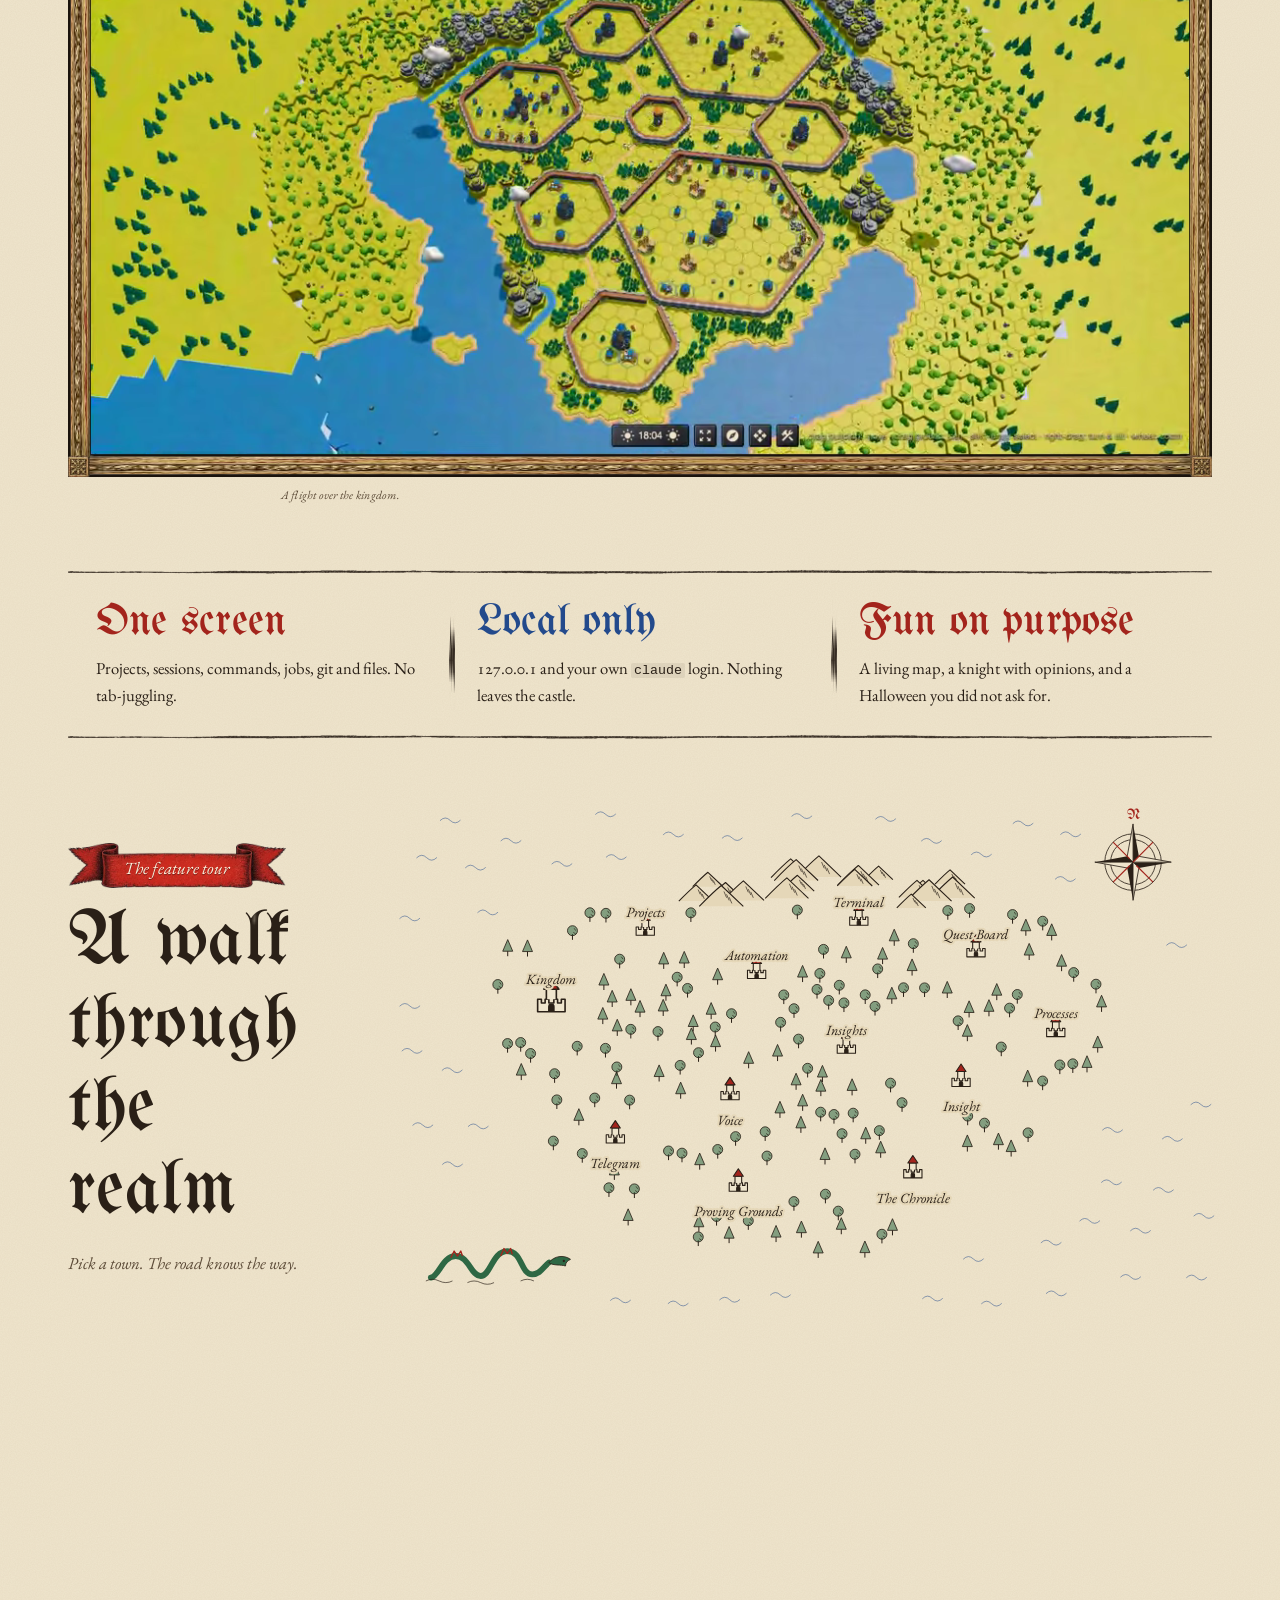
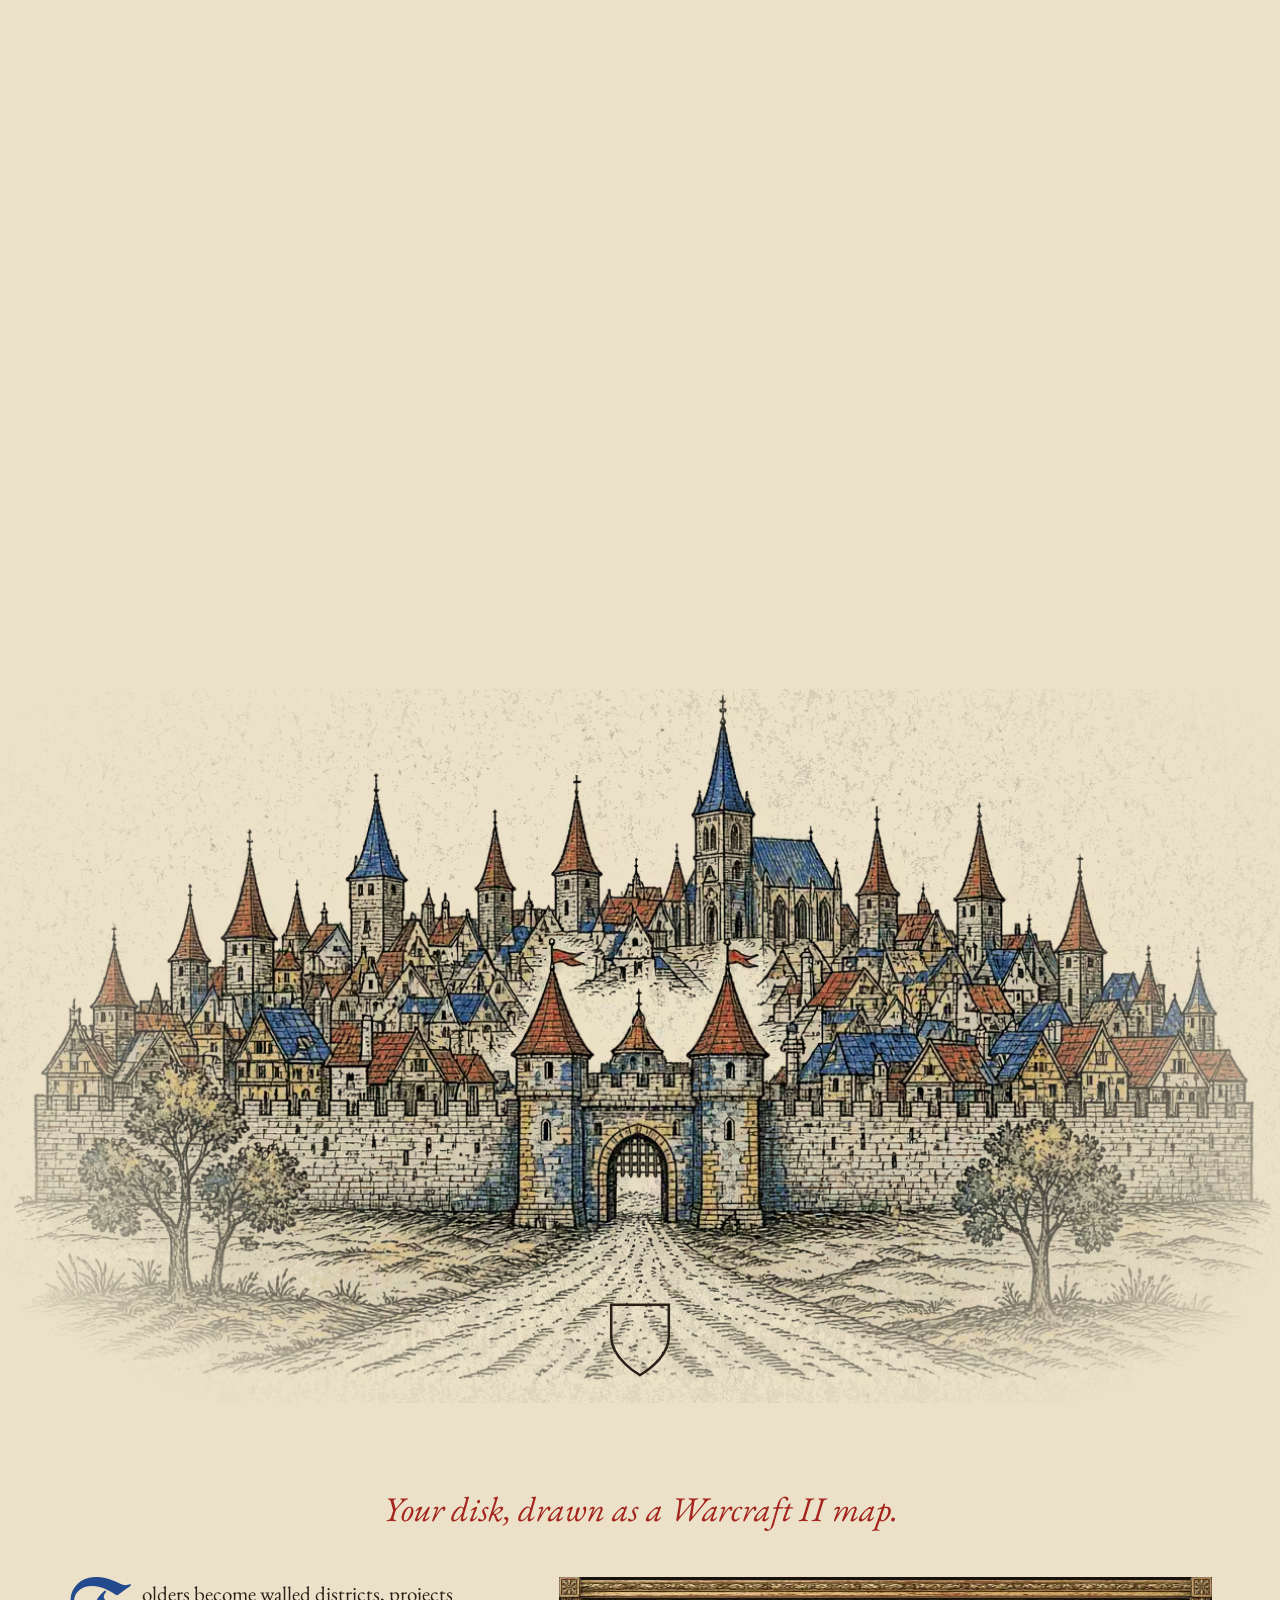
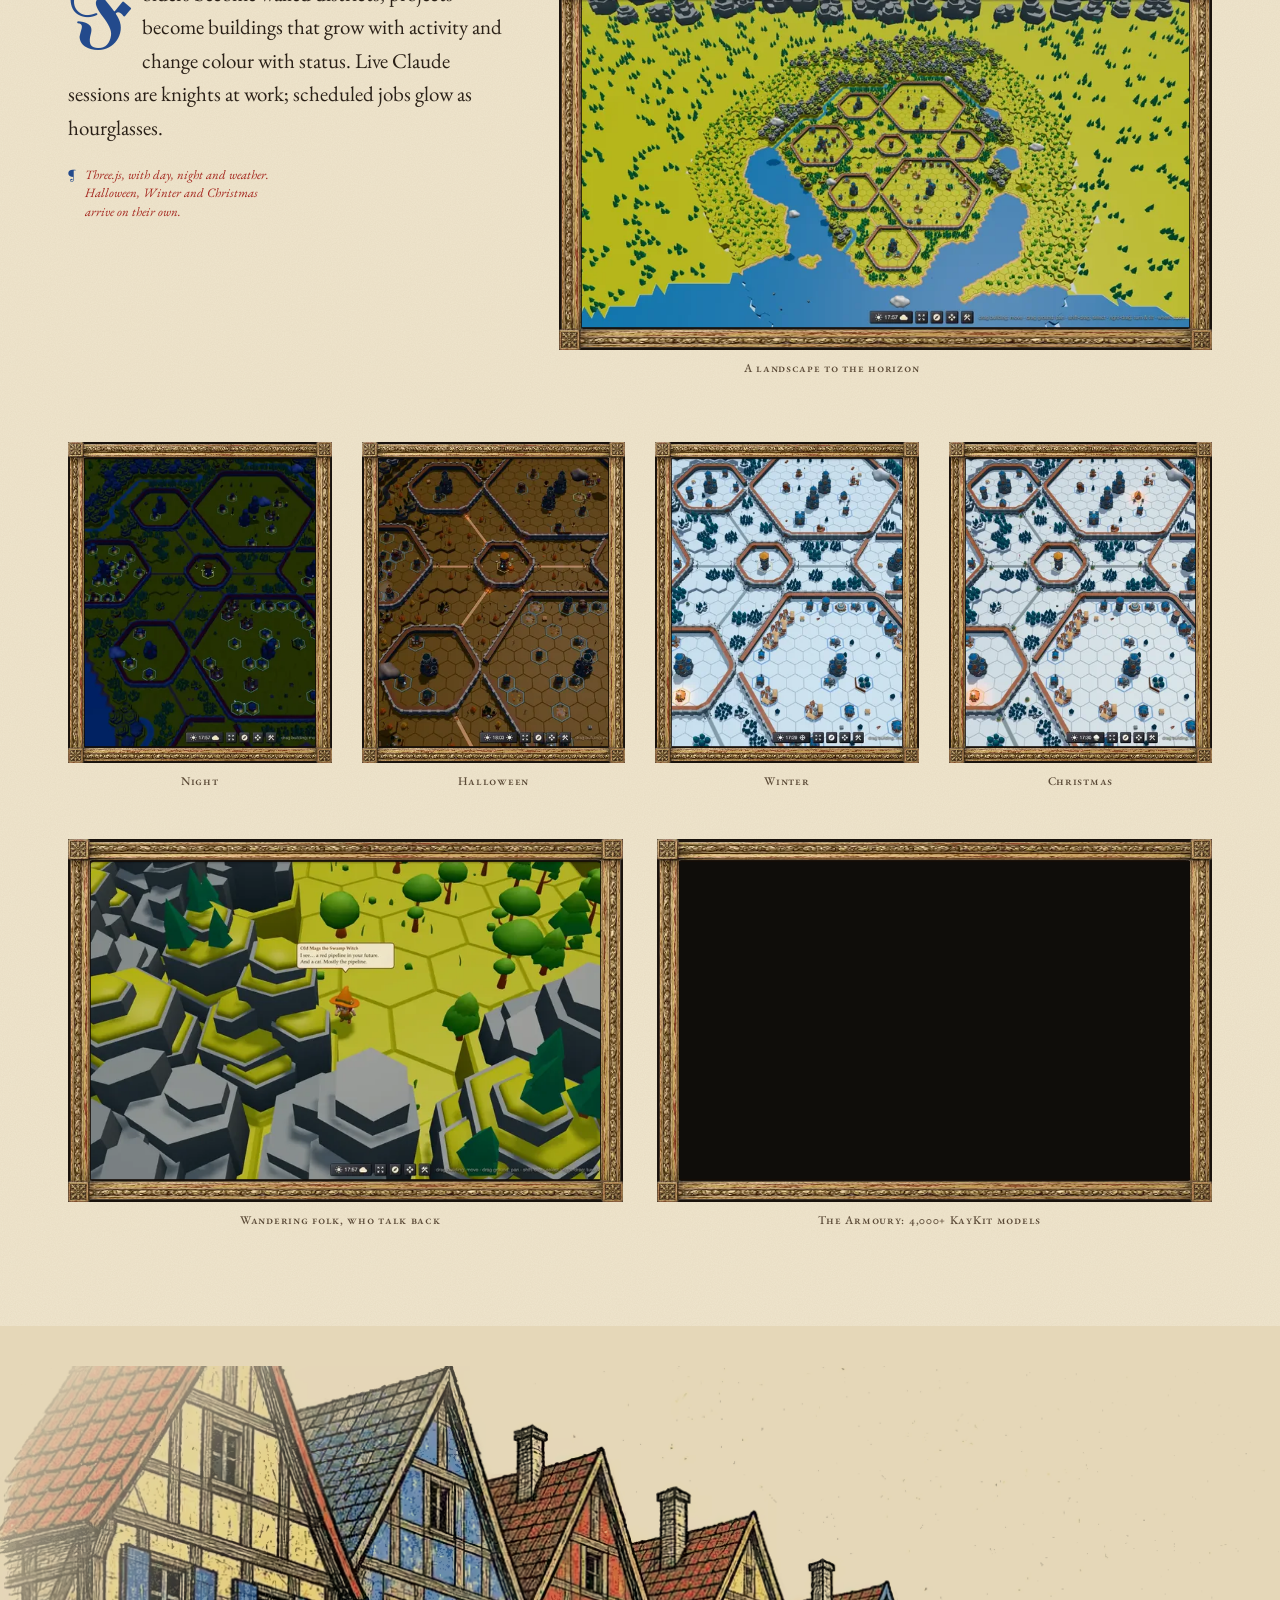
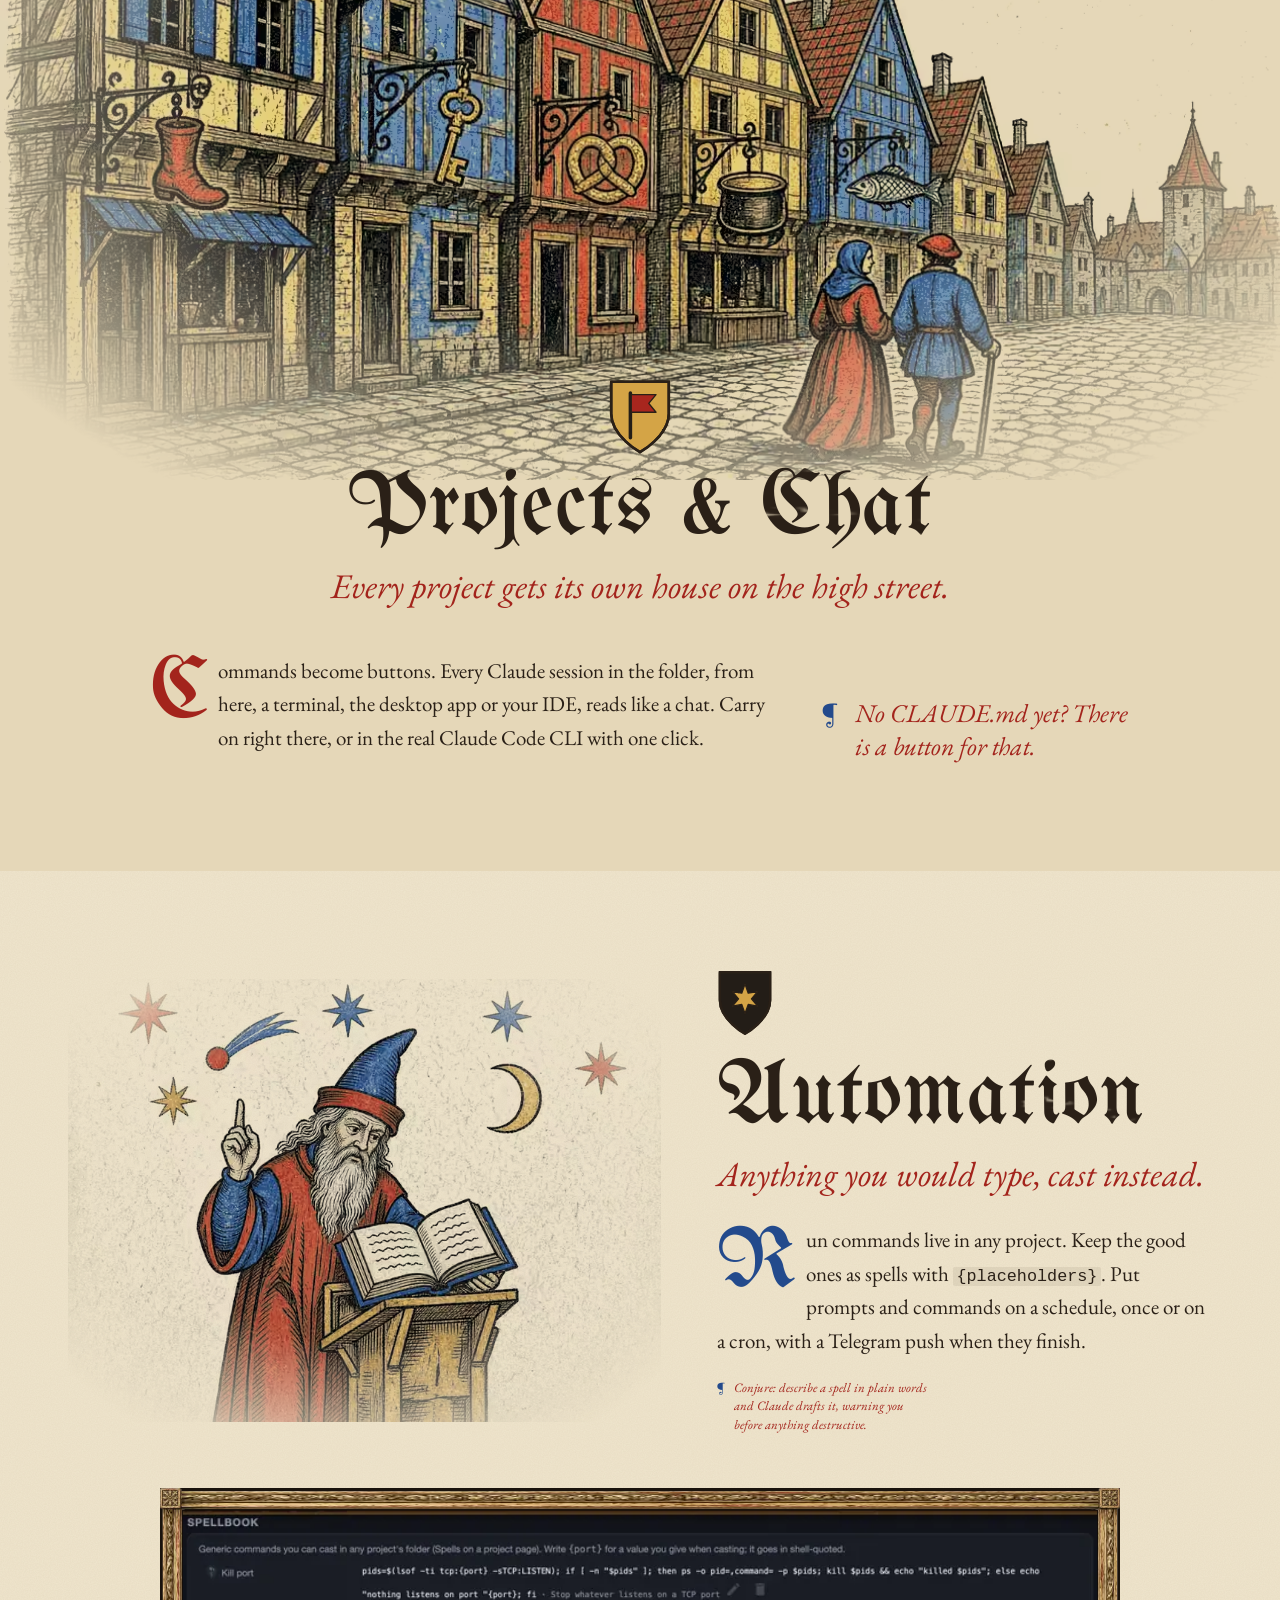
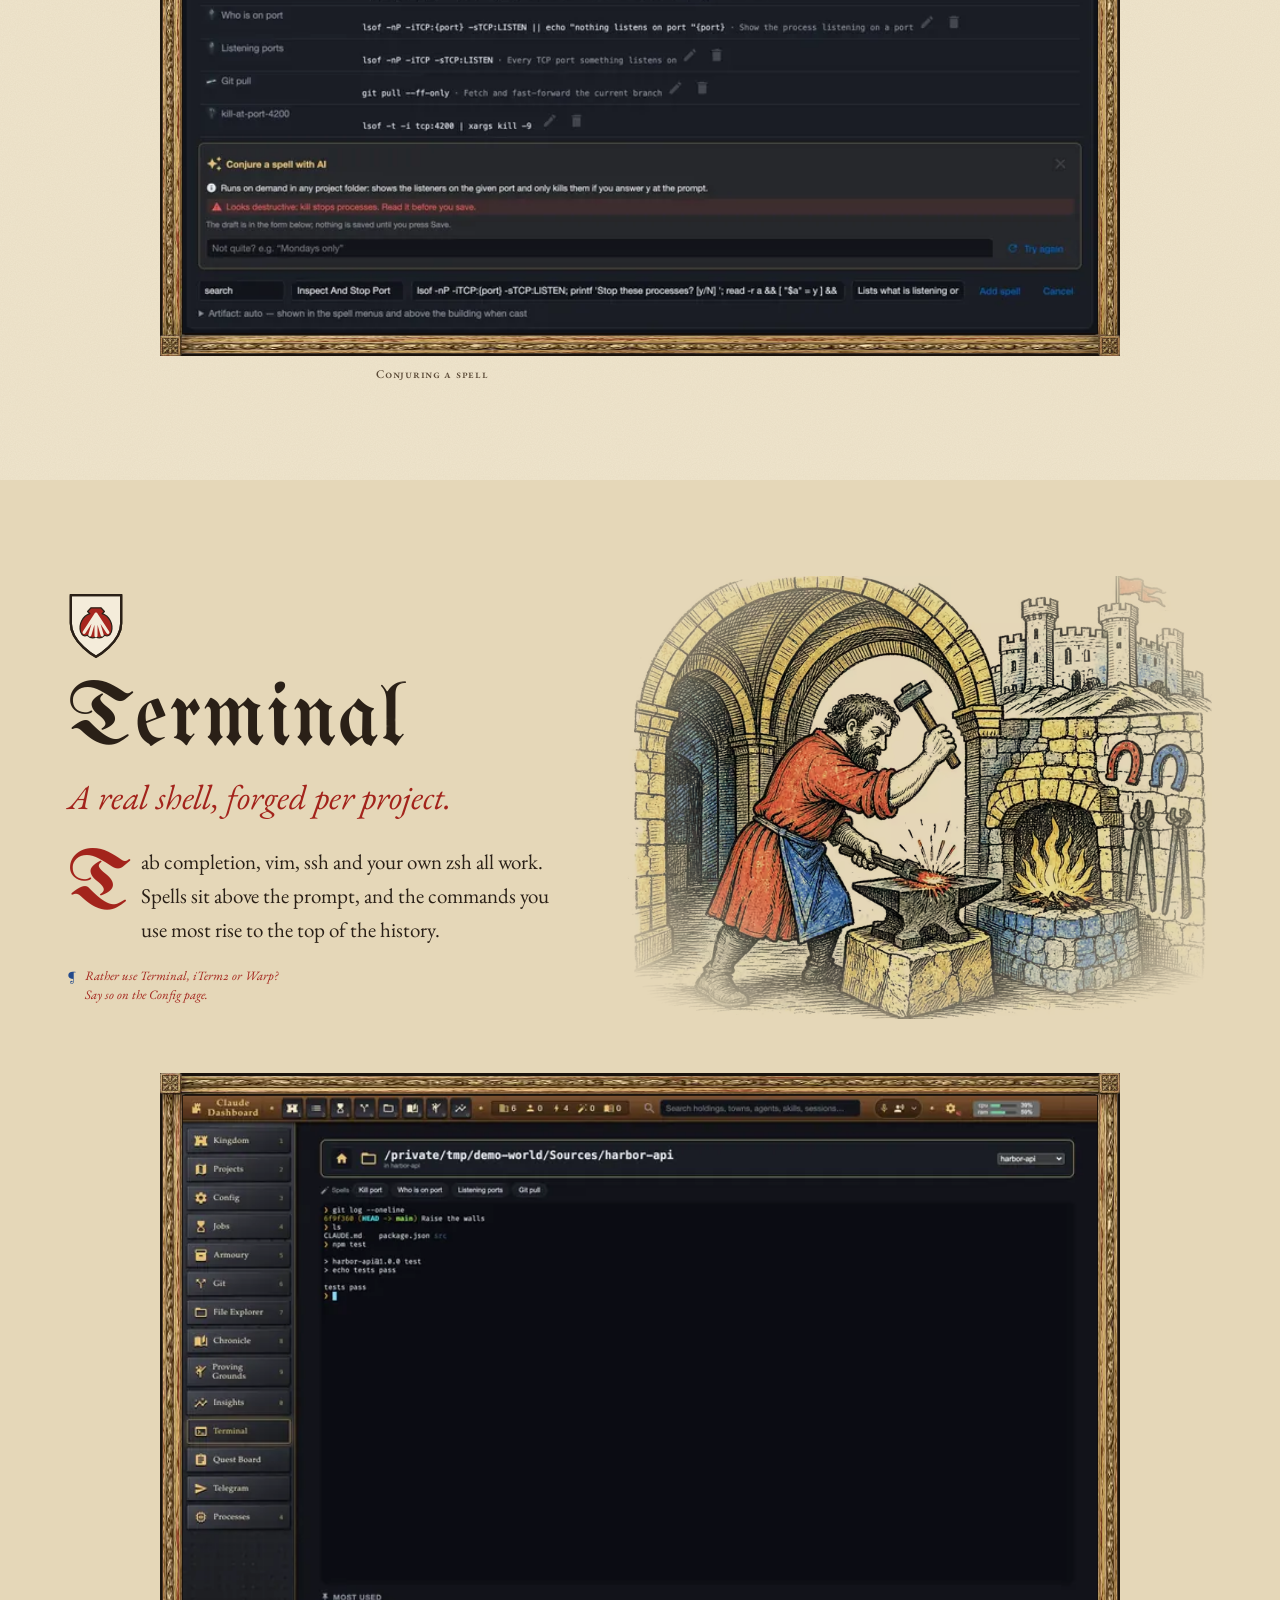
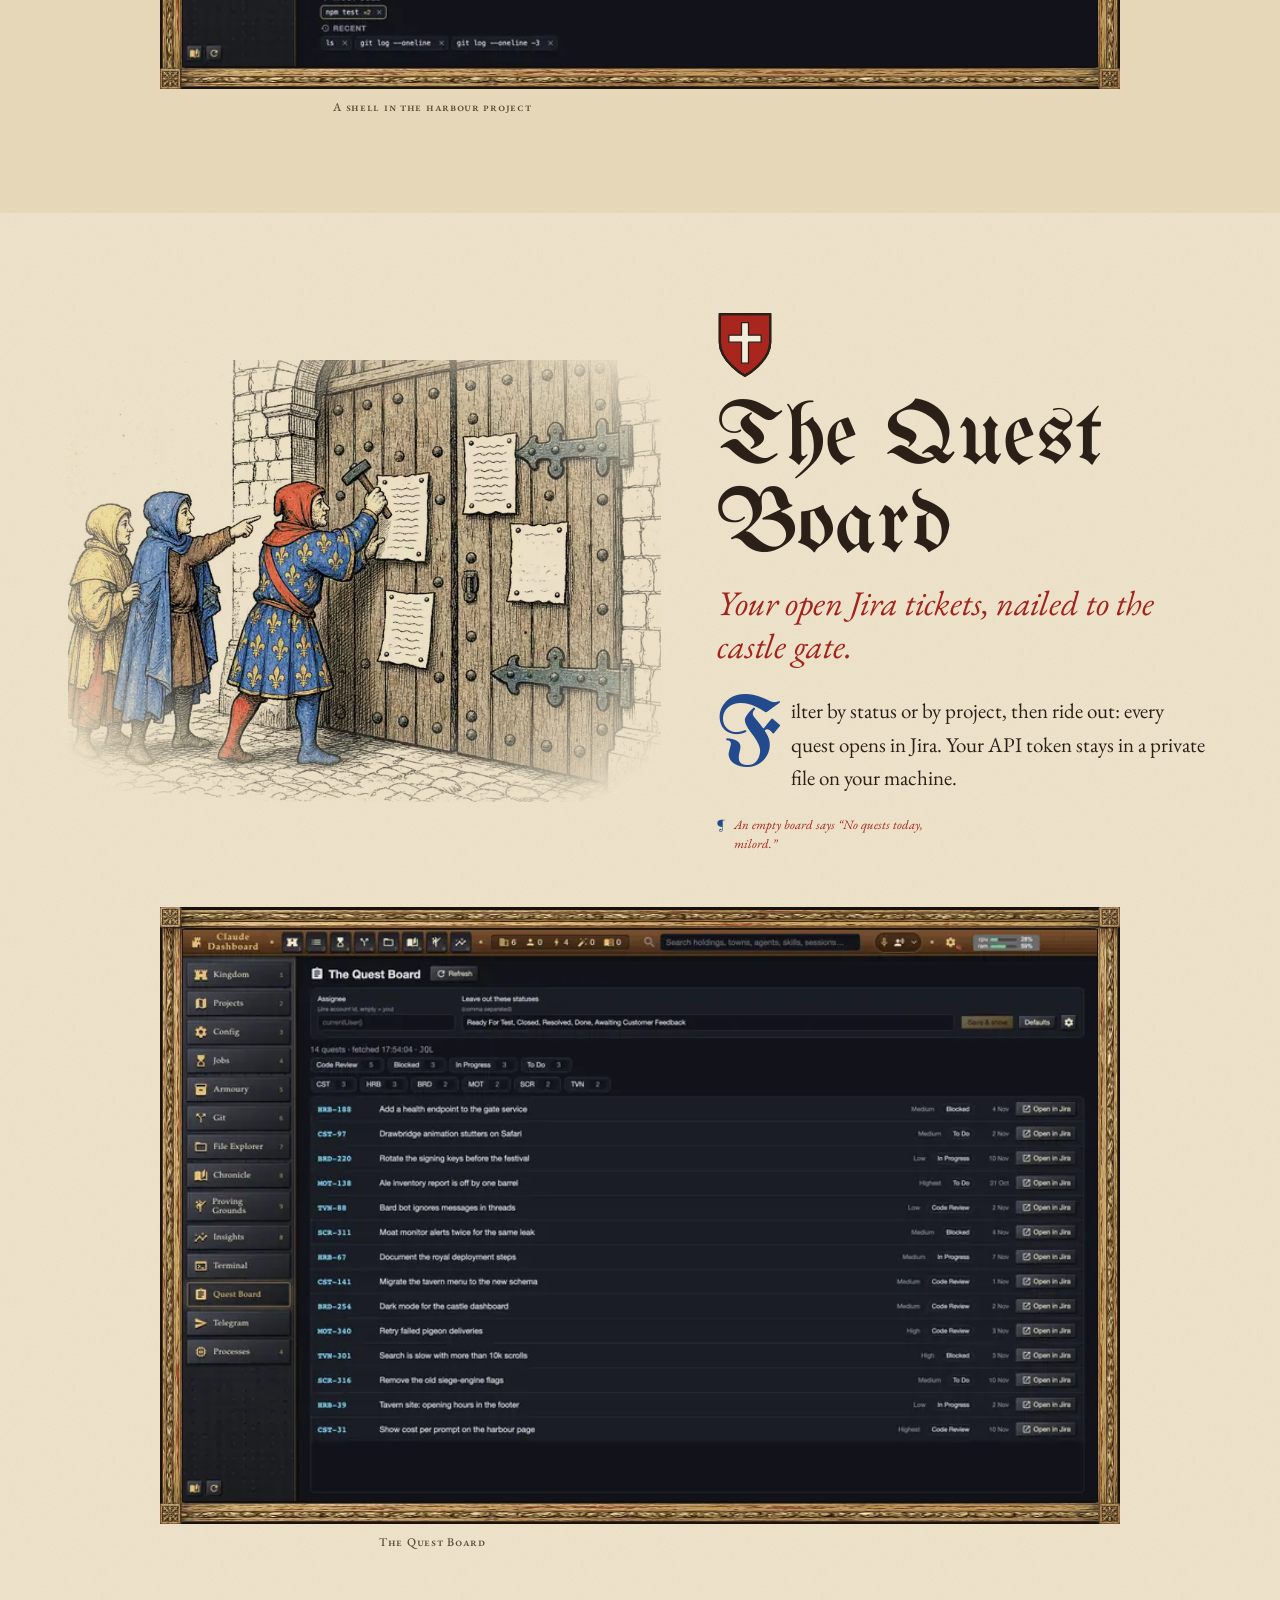
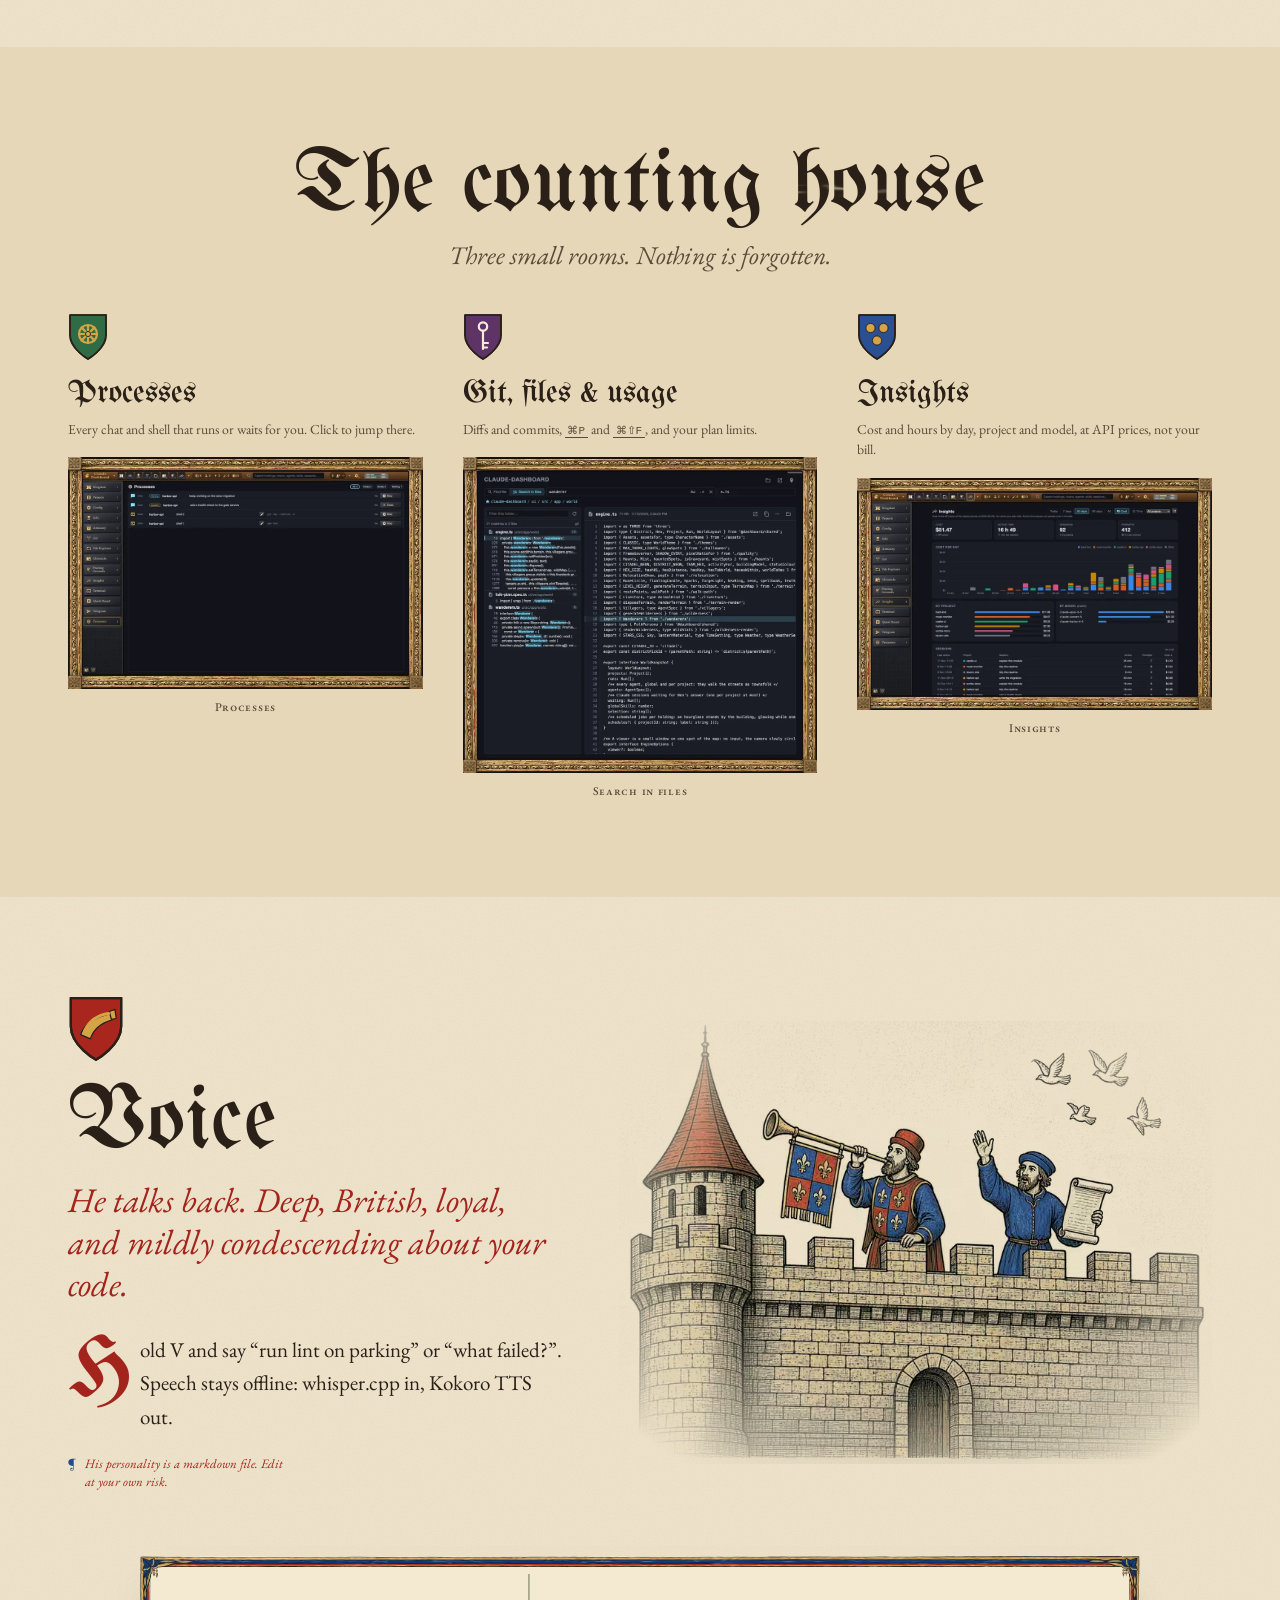
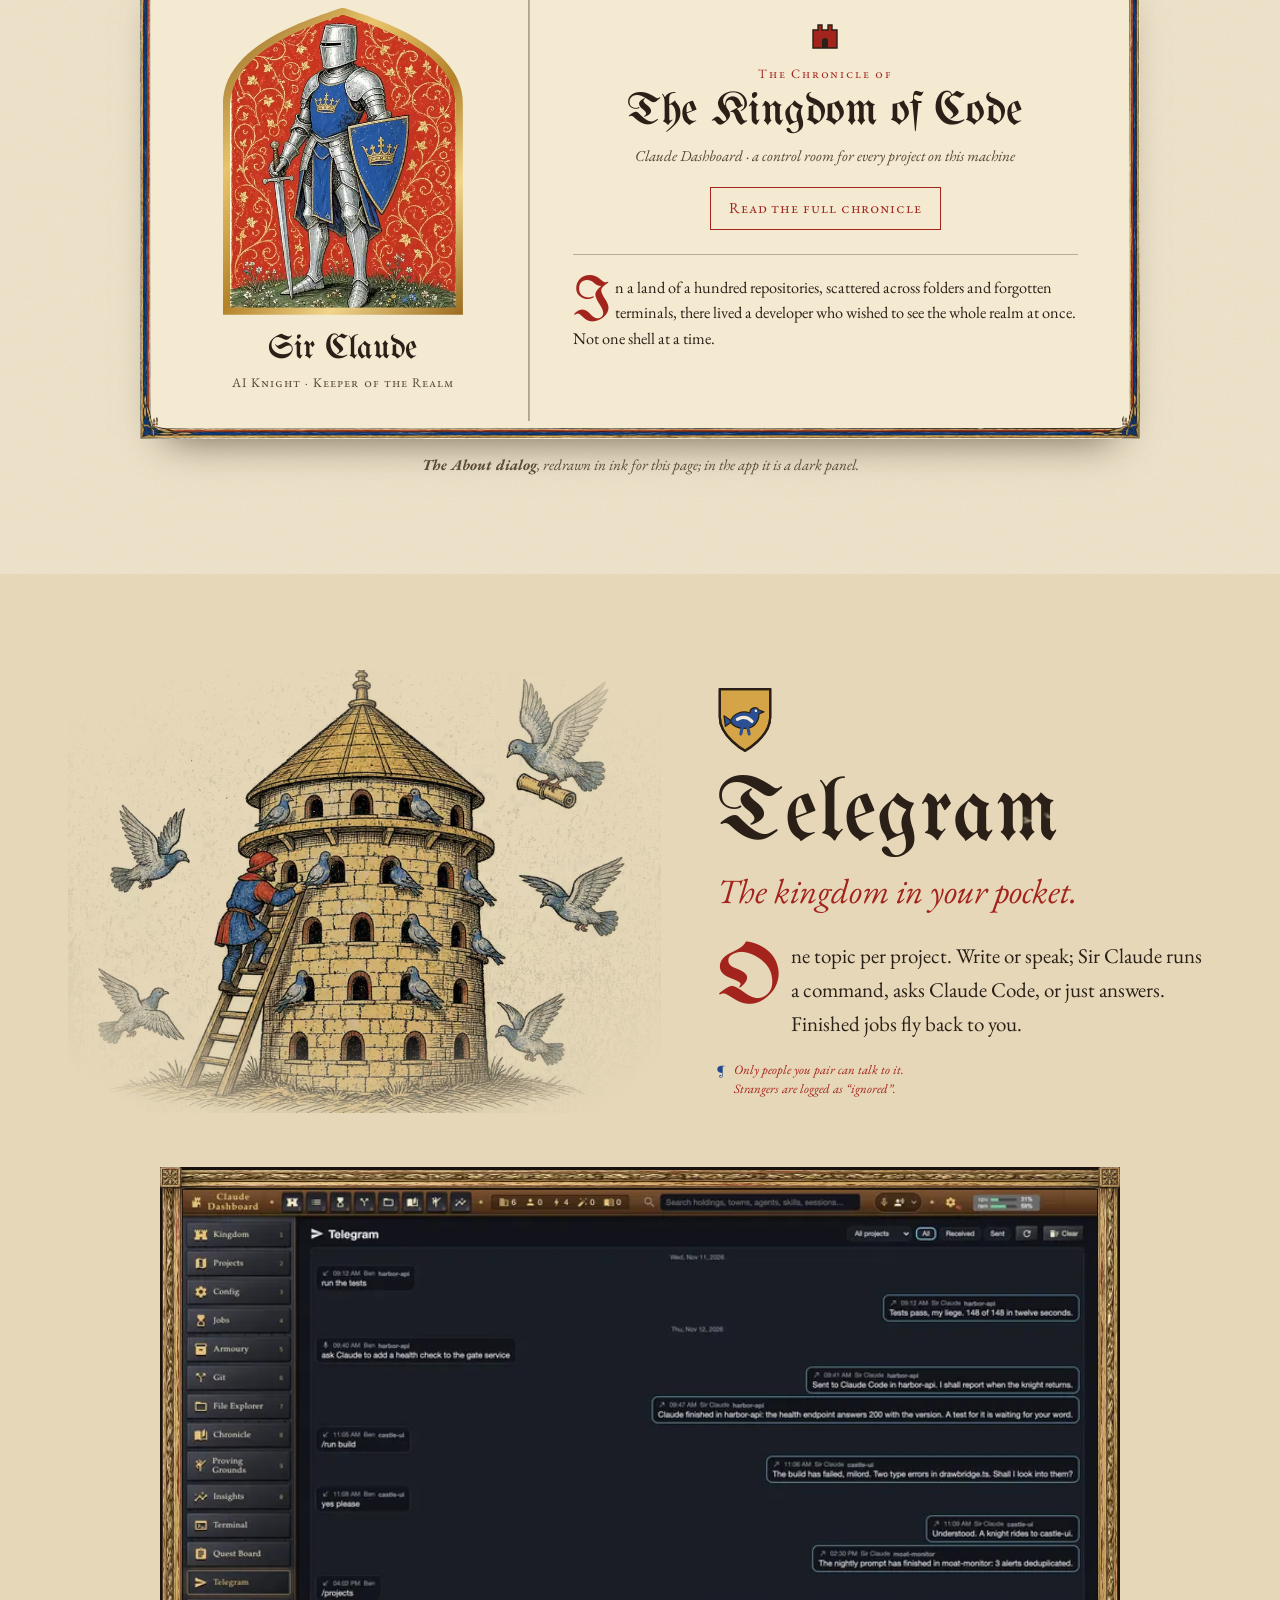
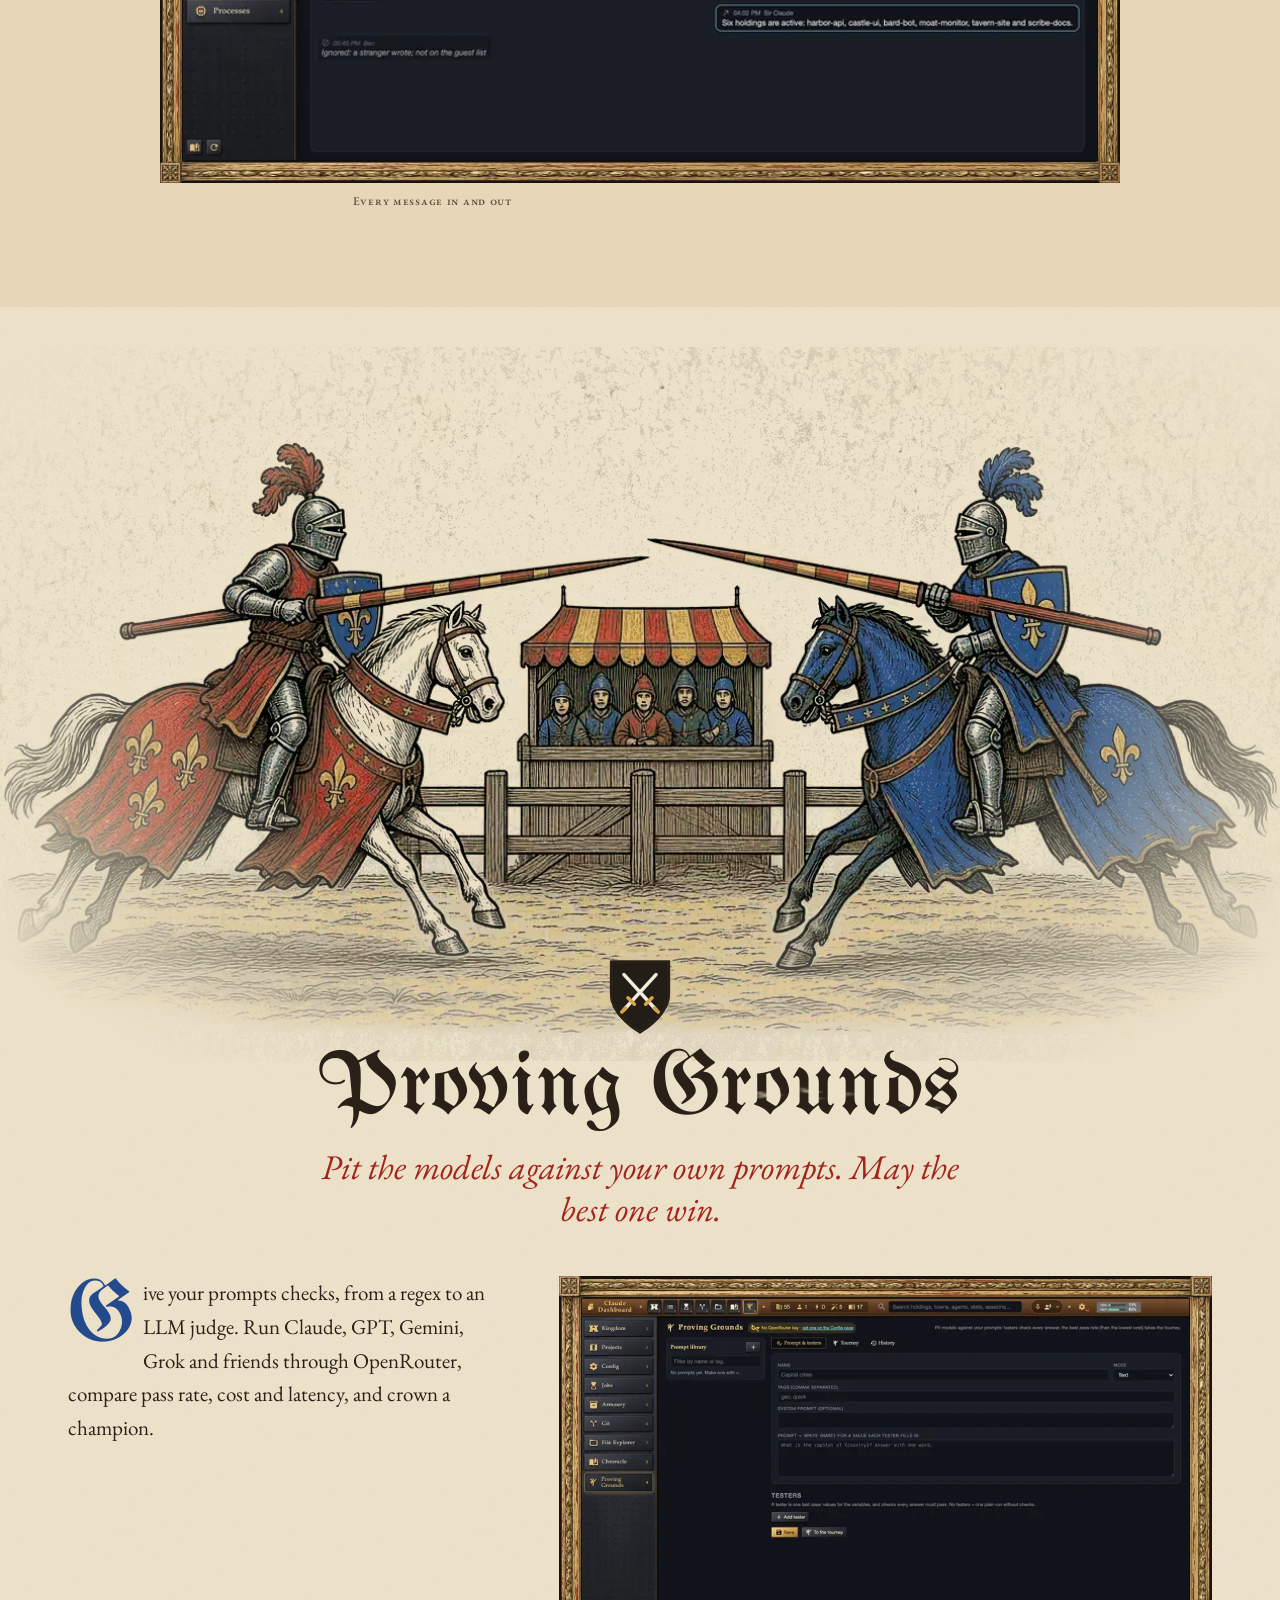
==== commit 75a13fa0: "v5.1: a living frontispiece (whole-scene loop, white point levelled, four-edge feather) and posters " ====
--- a/index.html
+++ b/index.html
@@ -470,10 +470,14 @@
 .fronti { position: relative; max-width: clamp(1000px, calc((100svh - 220px) * 1.78), 1440px); margin: 0 auto; }
 .fronti-art { display: block; }
 .fronti-art img, .fronti-loop { display: block; width: 100%; height: auto; mix-blend-mode: multiply;
-  -webkit-mask-image: linear-gradient(to right, transparent 0, #000 7%, #000 93%, transparent 100%), linear-gradient(to bottom, #000 80%, transparent 99%); -webkit-mask-composite: source-in; mask-image: linear-gradient(to right, transparent 0, #000 7%, #000 93%, transparent 100%), linear-gradient(to bottom, #000 80%, transparent 99%); mask-composite: intersect; }
+  /* All four edges feather to transparent, on the still and the video alike, so no edge of the rectangle can show.
+     The mask sits on each element, not on .fronti-media: a mask on the wrapper would isolate it and stop the multiply. */
+  -webkit-mask-image: linear-gradient(to right, transparent 0, #000 10%, #000 90%, transparent 100%), linear-gradient(to bottom, transparent 0, #000 9%, #000 82%, transparent 100%); -webkit-mask-composite: source-in; mask-image: linear-gradient(to right, transparent 0, #000 10%, #000 90%, transparent 100%), linear-gradient(to bottom, transparent 0, #000 9%, #000 82%, transparent 100%); mask-composite: intersect; }
 .fronti-media { position: relative; }
 /* Video frame 0 is the poster pixel for pixel, so the swap is instant: a cross-fade of two multiplied layers would darken mid-way. */
-.fronti-loop { position: absolute; inset: 0; height: 100%; object-fit: cover; object-position: 100% 50%; opacity: 0; pointer-events: none; }
+/* The box is 3px shorter than the still (those rows are fully masked anyway), so the video never counts as a larger LCP element. */
+.fronti-loopbox { position: absolute; left: 0; right: 0; top: 0; height: calc(100% - 3px); overflow: hidden; pointer-events: none; }
+.fronti-loop { position: absolute; left: 0; top: 0; height: calc(100% + 3px); object-fit: cover; object-position: 100% 50%; opacity: 0; pointer-events: none; }
 .fronti-media.on .fronti-loop { opacity: 1; }
 .fronti-media.on .fronti-art img { opacity: 0; }
 .fronti-title { position: absolute; left: 6%; top: 3.5%; max-width: 54%; }
@@ -539,7 +543,7 @@
   .fronti-title h1 { font-size: clamp(2.8rem, 15vw, 4.6rem); justify-content: center; }
   .fronti-title .sub { font-size: 1.32rem; margin-top: 6px; }
   .fronti-media { margin-top: -6px; }
-  .fronti-art img, .fronti-loop { max-height: none; min-height: 0; -webkit-mask-image: linear-gradient(to bottom, transparent 0, #000 7%, #000 80%, transparent 100%); mask-image: linear-gradient(to bottom, transparent 0, #000 7%, #000 80%, transparent 100%); }
+  .fronti-art img, .fronti-loop { max-height: none; min-height: 0; -webkit-mask-image: linear-gradient(to right, transparent 0, #000 6%, #000 94%, transparent 100%), linear-gradient(to bottom, transparent 0, #000 8%, #000 80%, transparent 100%); -webkit-mask-composite: source-in; mask-image: linear-gradient(to right, transparent 0, #000 6%, #000 94%, transparent 100%), linear-gradient(to bottom, transparent 0, #000 8%, #000 80%, transparent 100%); mask-composite: intersect; }
   .plinth { margin-top: -40px; padding: 18px 20px 0; }
   .plinth .metaphor { font-size: 1.3rem; }
   .plinth .cta .btn { flex: 1 1 auto; text-align: center; }
@@ -678,7 +682,7 @@
       <source type="image/avif" srcset="img/art/frontispiece-960.avif 960w, img/art/frontispiece.avif 1280w" sizes="min(100vw, 1440px)">
       <img src="img/art/frontispiece.webp" srcset="img/art/frontispiece-960.webp 960w, img/art/frontispiece.webp 1280w" sizes="min(100vw, 1440px)" alt="Sir Claude in silver armour and a blue surcoat with a gold crown stands on a ridge beside his crowned red banner, looking over a valley of walled towns, a river and a castle on the far hill" width="1280" height="720" fetchpriority="high" decoding="sync">
     </picture>
-    <video class="fronti-loop" data-src="img/art/frontispiece-loop.mp4" muted loop playsinline preload="none" aria-hidden="true" tabindex="-1" width="1280" height="720"></video>
+    <div class="fronti-loopbox"><video class="fronti-loop" data-src="img/art/frontispiece-loop.mp4" muted loop playsinline preload="none" aria-hidden="true" tabindex="-1" width="1280" height="720"></video></div>
     </div>
     <div class="fronti-title">
       <h1 id="title"><span class="initial" aria-hidden="true"><svg viewBox="0 0 100 100"><g class="gild-wrap"><rect class="gild" x="1" y="1" width="98" height="98"/><rect x="9" y="9" width="82" height="82" fill="#f3ead4" stroke="#2a2017" stroke-width="1.2"/><path d="M9 9h82v82H9z" fill="none" stroke="#a3241c" stroke-width="3" transform="translate(5 5) scale(.9)" opacity=".9"/><path d="M18 80c10-4 12-14 22-14M82 20c-10 4-12 14-22 14M18 20c5 6 4 12 10 14M82 80c-5-6-4-12-10-14" fill="none" stroke="#2e6844" stroke-width="2" stroke-linecap="round"/><circle cx="18" cy="80" r="3.4" fill="#a3241c"/><circle cx="82" cy="20" r="3.4" fill="#a3241c"/><circle cx="18" cy="20" r="3" fill="#234a8c"/><circle cx="82" cy="80" r="3" fill="#234a8c"/><rect x="1" y="1" width="98" height="98" fill="none" stroke="#2a2017" stroke-width="1.6"/></g></svg></span><span class="t"><span class="cap">S</span>ir Claude</span></h1>
@@ -1155,7 +1159,7 @@
     var play = function () { var pr = fv.play(); if (pr && pr.catch) pr.catch(function () {}); };
     var start = function () {
       if (started) return; started = true;
-      fv.addEventListener('playing', function () { requestAnimationFrame(function () { fv.parentNode.classList.add('on'); }); }, { once: true });
+      fv.addEventListener('playing', function () { requestAnimationFrame(function () { fv.closest('.fronti-media').classList.add('on'); }); }, { once: true });
       fv.addEventListener('canplay', function () { if (heroIn) play(); }, { once: true });
       fv.preload = 'auto'; fv.src = fv.getAttribute('data-src');
     };
